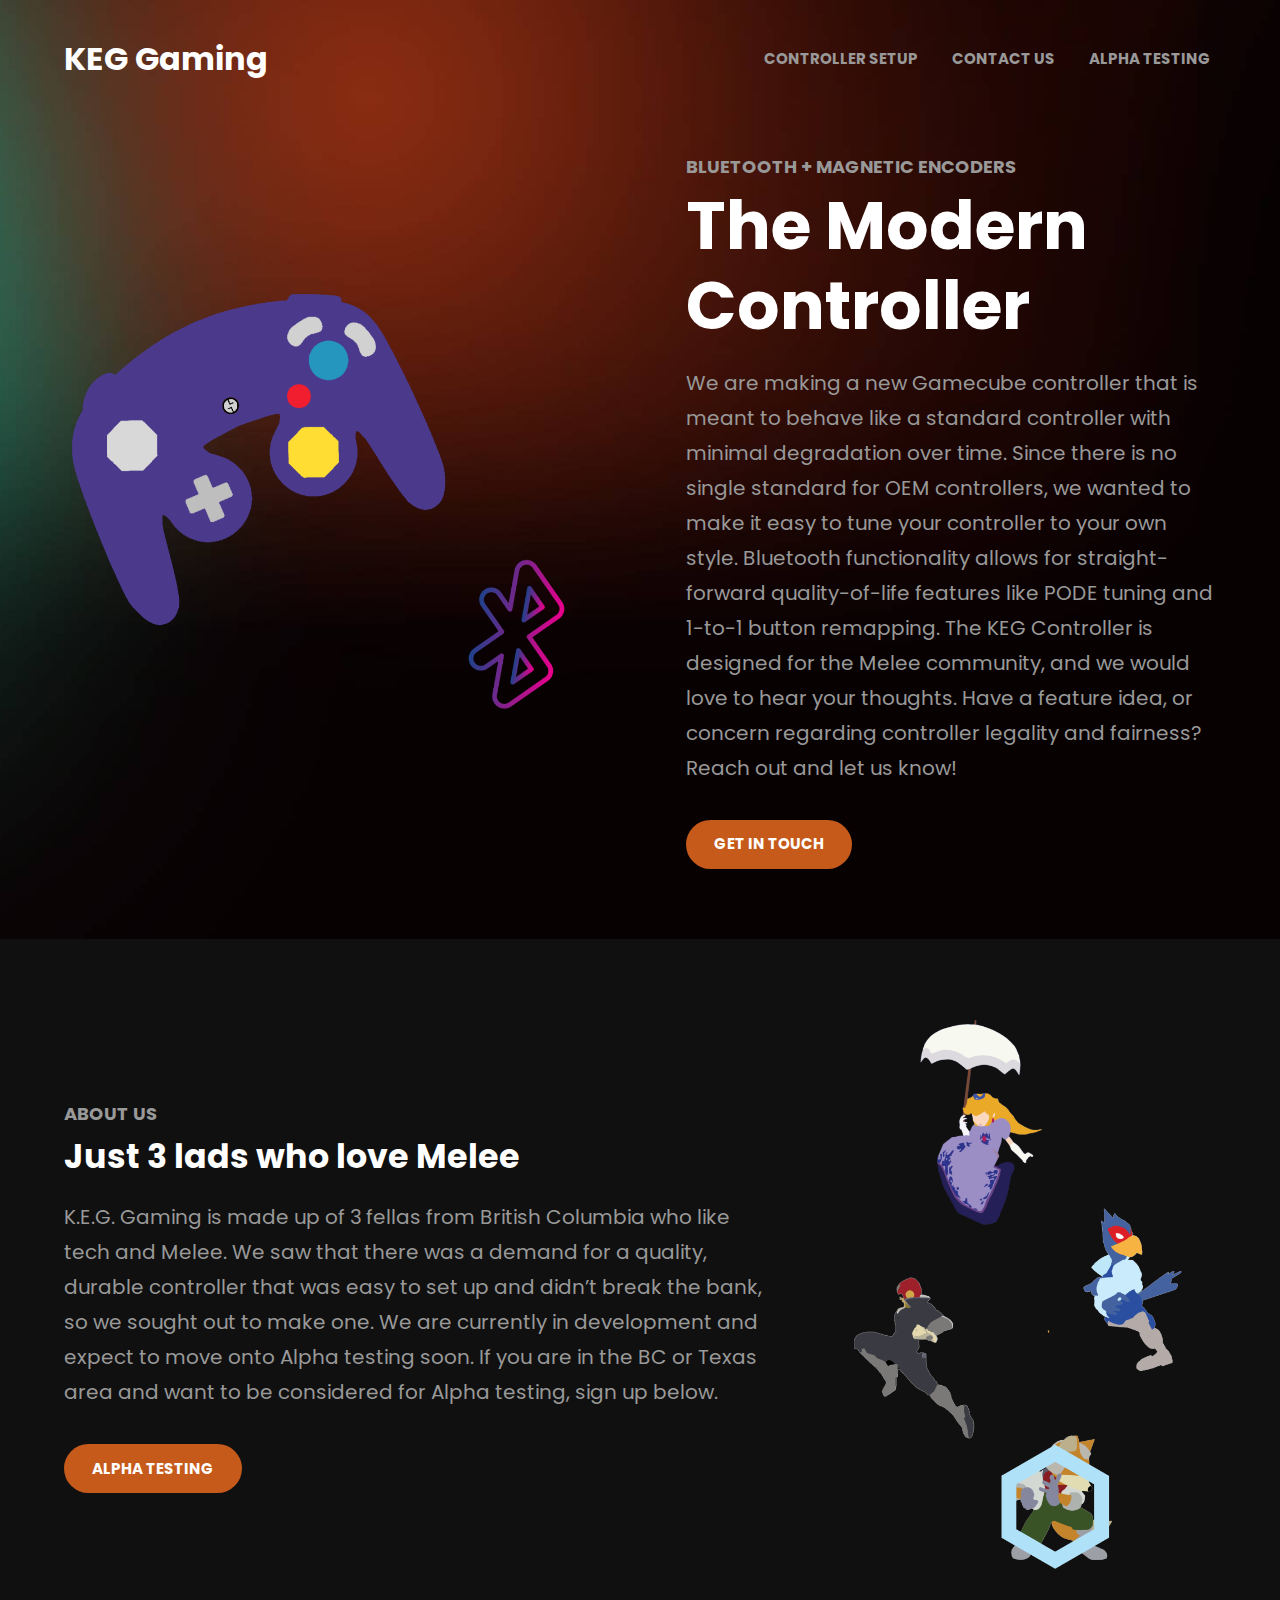
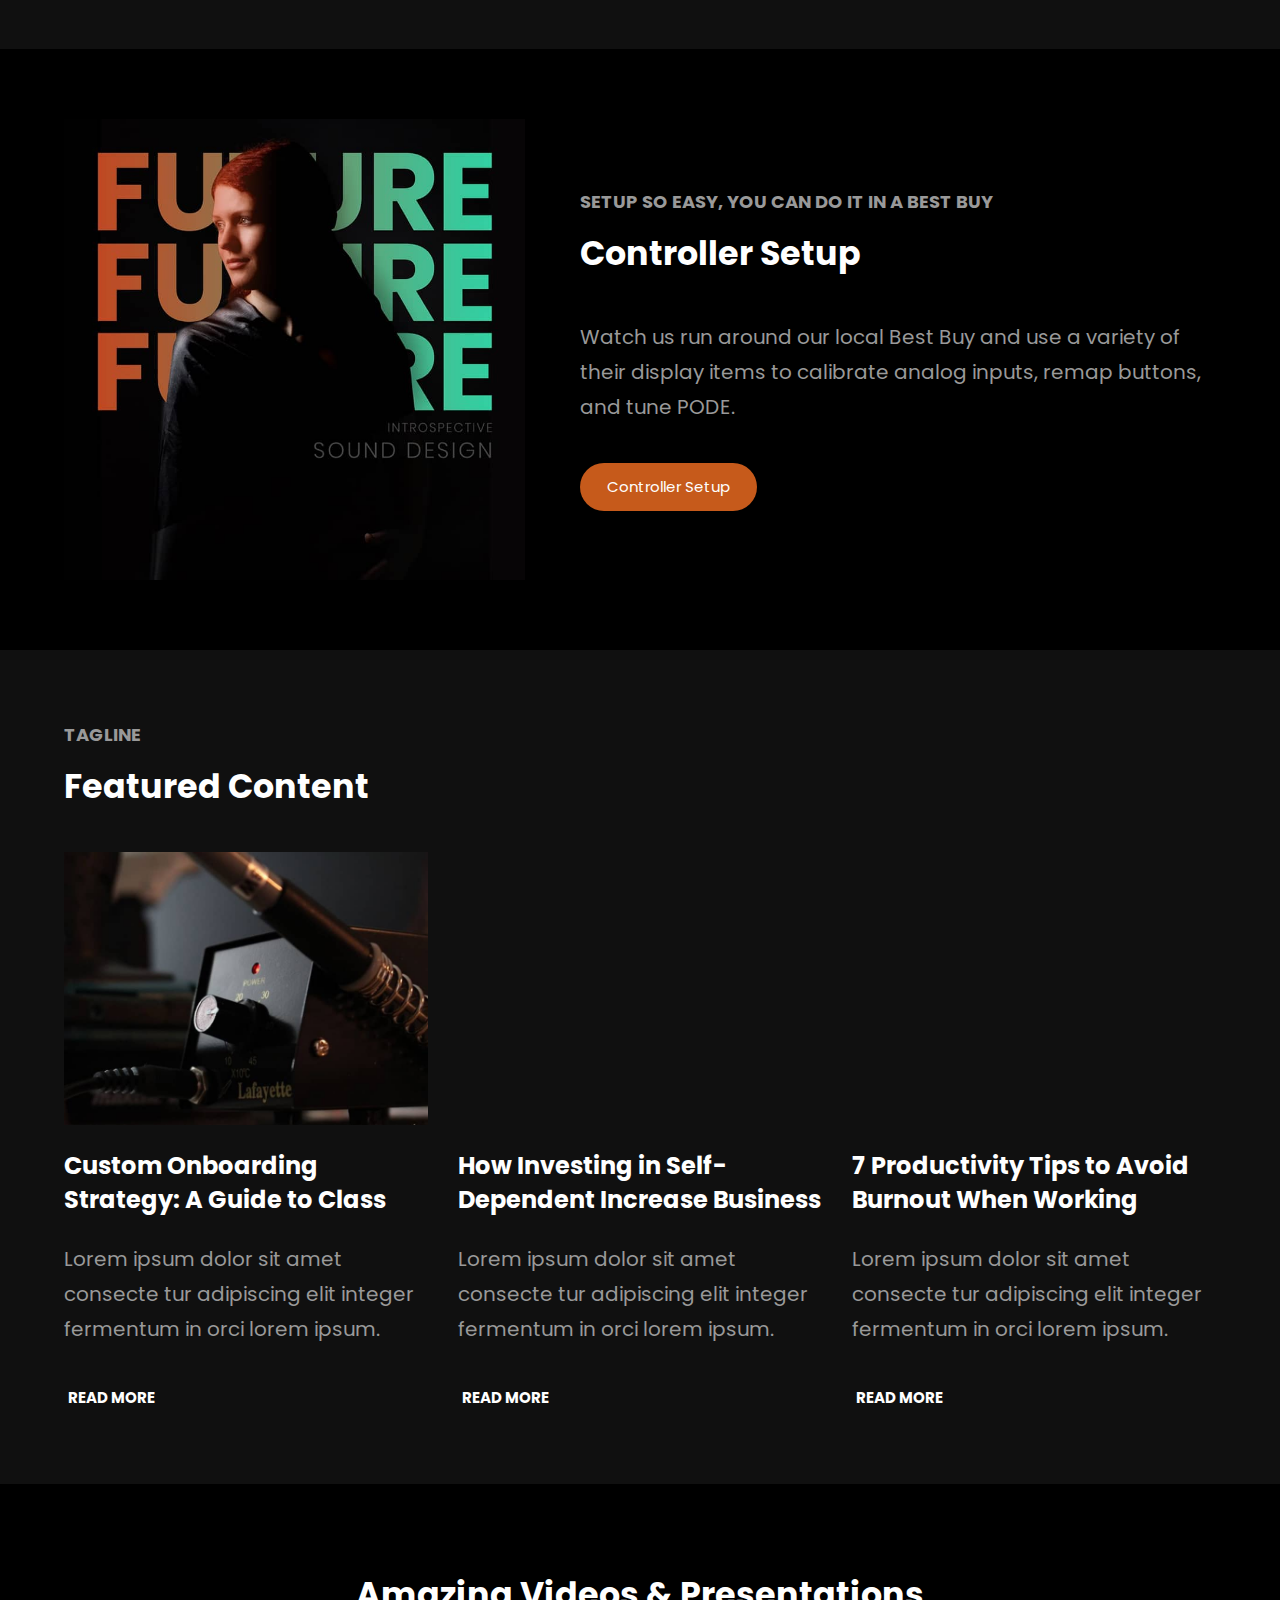
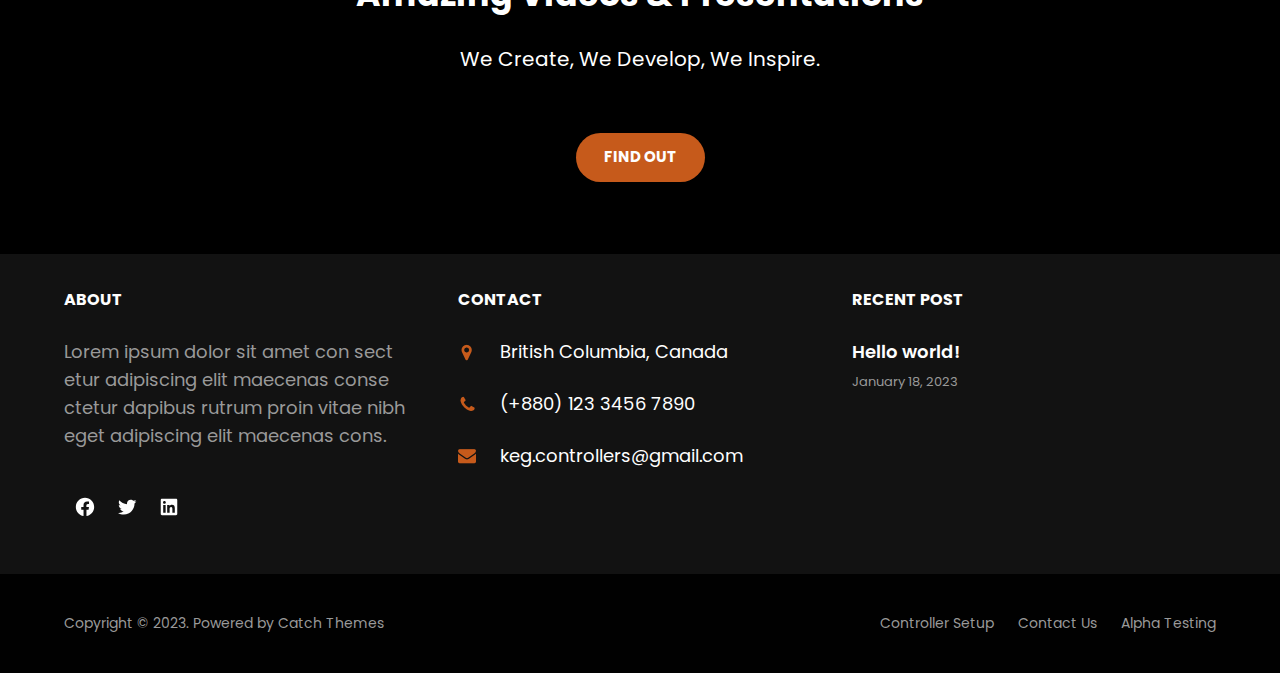
==== index.html @ 0e40572d "pentatonic wp theme" ====
<!DOCTYPE html>
<html lang="en-US">
<head>
	<meta charset="UTF-8">
	<meta name="viewport" content="width=device-width, initial-scale=1">
<meta name="robots" content="max-image-preview:large">
<title>KEG Gaming</title>
<link rel="alternate" type="application/rss+xml" title="KEG Gaming &raquo; Feed" href="https://keg-gaming.github.io/feed/">
<link rel="alternate" type="application/rss+xml" title="KEG Gaming &raquo; Comments Feed" href="https://keg-gaming.github.io/comments/feed/">
<script>
window._wpemojiSettings = {"baseUrl":"https://s.w.org/images/core/emoji/14.0.0/72x72/","ext":".png","svgUrl":"https://s.w.org/images/core/emoji/14.0.0/svg/","svgExt":".svg","source":{"concatemoji":"http://keg-controllers.local/wp-includes/js/wp-emoji-release.min.js?ver=6.1.1"}};
/*! This file is auto-generated */
!function(e,a,t){var n,r,o,i=a.createElement("canvas"),p=i.getContext&&i.getContext("2d");function s(e,t){var a=String.fromCharCode,e=(p.clearRect(0,0,i.width,i.height),p.fillText(a.apply(this,e),0,0),i.toDataURL());return p.clearRect(0,0,i.width,i.height),p.fillText(a.apply(this,t),0,0),e===i.toDataURL()}function c(e){var t=a.createElement("script");t.src=e,t.defer=t.type="text/javascript",a.getElementsByTagName("head")[0].appendChild(t)}for(o=Array("flag","emoji"),t.supports={everything:!0,everythingExceptFlag:!0},r=0;r<o.length;r++)t.supports[o[r]]=function(e){if(p&&p.fillText)switch(p.textBaseline="top",p.font="600 32px Arial",e){case"flag":return s([127987,65039,8205,9895,65039],[127987,65039,8203,9895,65039])?!1:!s([55356,56826,55356,56819],[55356,56826,8203,55356,56819])&&!s([55356,57332,56128,56423,56128,56418,56128,56421,56128,56430,56128,56423,56128,56447],[55356,57332,8203,56128,56423,8203,56128,56418,8203,56128,56421,8203,56128,56430,8203,56128,56423,8203,56128,56447]);case"emoji":return!s([129777,127995,8205,129778,127999],[129777,127995,8203,129778,127999])}return!1}(o[r]),t.supports.everything=t.supports.everything&&t.supports[o[r]],"flag"!==o[r]&&(t.supports.everythingExceptFlag=t.supports.everythingExceptFlag&&t.supports[o[r]]);t.supports.everythingExceptFlag=t.supports.everythingExceptFlag&&!t.supports.flag,t.DOMReady=!1,t.readyCallback=function(){t.DOMReady=!0},t.supports.everything||(n=function(){t.readyCallback()},a.addEventListener?(a.addEventListener("DOMContentLoaded",n,!1),e.addEventListener("load",n,!1)):(e.attachEvent("onload",n),a.attachEvent("onreadystatechange",function(){"complete"===a.readyState&&t.readyCallback()})),(e=t.source||{}).concatemoji?c(e.concatemoji):e.wpemoji&&e.twemoji&&(c(e.twemoji),c(e.wpemoji)))}(window,document,window._wpemojiSettings);
</script>
<style>img.wp-smiley,
img.emoji {
	display: inline !important;
	border: none !important;
	box-shadow: none !important;
	height: 1em !important;
	width: 1em !important;
	margin: 0 0.07em !important;
	vertical-align: -0.1em !important;
	background: none !important;
	padding: 0 !important;
}</style>
	<style id="wp-block-site-logo-inline-css">.wp-block-site-logo{box-sizing:border-box;line-height:0}.wp-block-site-logo a{display:inline-block}.wp-block-site-logo.is-default-size img{width:120px;height:auto}.wp-block-site-logo img{height:auto;max-width:100%}.wp-block-site-logo a,.wp-block-site-logo img{border-radius:inherit}.wp-block-site-logo.aligncenter{margin-left:auto;margin-right:auto;text-align:center}.wp-block-site-logo.is-style-rounded{border-radius:9999px}</style>
<style id="wp-block-site-title-inline-css">.wp-block-site-title{font-size: var(--wp--preset--font-size--large);font-weight: var(--wp--custom--typography--font-weight--bold);line-height: 1.31;text-transform: capitalize;}</style>
<style id="wp-block-site-tagline-inline-css">.wp-block-site-tagline{color: var(--wp--preset--color--foreground);font-size: var(--wp--preset--font-size--tiny);line-height: var(--wp--custom--typography--line-height--extra-small);}</style>
<style id="wp-block-group-inline-css">.wp-block-group{box-sizing:border-box}
:where(.wp-block-group.has-background){padding:1.25em 2.375em}</style>
<style id="wp-block-navigation-link-inline-css">.wp-block-navigation .wp-block-navigation-item__label{word-break:normal;overflow-wrap:break-word}.wp-block-navigation .wp-block-navigation-item__description{display:none}</style>
<link rel="stylesheet" id="wp-block-navigation-css" href="https://keg-gaming.github.io/wp-includes/blocks/navigation/style.min.css?ver=6.1.1" media="all">
<style id="wp-block-navigation-inline-css">.wp-block-navigation{color: var(--wp--preset--color--body-text);font-size: var(--wp--preset--font-size--small);font-weight: var(--wp--custom--typography--font-weight--bold);line-height: 1.87;text-transform: uppercase;}
.wp-block-navigation a:where(:not(.wp-element-button)){color: inherit;}</style>
<style id="wp-block-heading-inline-css">h1.has-background,h2.has-background,h3.has-background,h4.has-background,h5.has-background,h6.has-background{padding:1.25em 2.375em}
h1,h2,h3,h4,h5,h6{color: var(--wp--preset--color--foreground);font-family: var(--wp--preset--font-family--poppins);font-weight: var(--wp--custom--typography--font-weight--bold);margin-top: 5px;margin-bottom: 5px;}</style>
<style id="wp-block-paragraph-inline-css">.is-small-text{font-size:.875em}.is-regular-text{font-size:1em}.is-large-text{font-size:2.25em}.is-larger-text{font-size:3em}.has-drop-cap:not(:focus):first-letter{float:left;font-size:8.4em;line-height:.68;font-weight:100;margin:.05em .1em 0 0;text-transform:uppercase;font-style:normal}p.has-drop-cap.has-background{overflow:hidden}p.has-background{padding:1.25em 2.375em}:where(p.has-text-color:not(.has-link-color)) a{color:inherit}</style>
<style id="wp-block-button-inline-css">.wp-block-button__link{cursor:pointer;display:inline-block;text-align:center;word-break:break-word;box-sizing:border-box}.wp-block-button__link.aligncenter{text-align:center}.wp-block-button__link.alignright{text-align:right}:where(.wp-block-button__link){box-shadow:none;text-decoration:none;border-radius:9999px;padding:calc(.667em + 2px) calc(1.333em + 2px)}.wp-block-button[style*=text-decoration] .wp-block-button__link{text-decoration:inherit}.wp-block-buttons>.wp-block-button.has-custom-width{max-width:none}.wp-block-buttons>.wp-block-button.has-custom-width .wp-block-button__link{width:100%}.wp-block-buttons>.wp-block-button.has-custom-font-size .wp-block-button__link{font-size:inherit}.wp-block-buttons>.wp-block-button.wp-block-button__width-25{width:calc(25% - var(--wp--style--block-gap, .5em)*0.75)}.wp-block-buttons>.wp-block-button.wp-block-button__width-50{width:calc(50% - var(--wp--style--block-gap, .5em)*0.5)}.wp-block-buttons>.wp-block-button.wp-block-button__width-75{width:calc(75% - var(--wp--style--block-gap, .5em)*0.25)}.wp-block-buttons>.wp-block-button.wp-block-button__width-100{width:100%;flex-basis:100%}.wp-block-buttons.is-vertical>.wp-block-button.wp-block-button__width-25{width:25%}.wp-block-buttons.is-vertical>.wp-block-button.wp-block-button__width-50{width:50%}.wp-block-buttons.is-vertical>.wp-block-button.wp-block-button__width-75{width:75%}.wp-block-button.is-style-squared,.wp-block-button__link.wp-block-button.is-style-squared{border-radius:0}.wp-block-button.no-border-radius,.wp-block-button__link.no-border-radius{border-radius:0!important}.wp-block-button.is-style-outline>.wp-block-button__link,.wp-block-button .wp-block-button__link.is-style-outline{border:2px solid;padding:.667em 1.333em}.wp-block-button.is-style-outline>.wp-block-button__link:not(.has-text-color),.wp-block-button .wp-block-button__link.is-style-outline:not(.has-text-color){color:currentColor}.wp-block-button.is-style-outline>.wp-block-button__link:not(.has-background),.wp-block-button .wp-block-button__link.is-style-outline:not(.has-background){background-color:transparent;background-image:none}
.wp-block-button .wp-block-button__link{background-color: var(--wp--preset--color--text-link);border-radius: 28px;color: var(--wp--preset--color--color-light);font-family: var(--wp--preset--font-family--poppins);font-size: var(--wp--preset--font-size--small);font-weight: var(--wp--custom--typography--font-weight--bold);line-height: var(--wp--custom--typography--line-height--paragraph);margin-top: 14px;padding-top: max(0.7rem, 0.75vw);padding-right: max(1.5rem, 1.85vw);padding-bottom: max(0.7rem, 0.75vw);padding-left: max(1.5rem, 1.85vw);text-transform: uppercase;}</style>
<style id="wp-block-buttons-inline-css">.wp-block-buttons.is-vertical{flex-direction:column}.wp-block-buttons.is-vertical>.wp-block-button:last-child{margin-bottom:0}.wp-block-buttons>.wp-block-button{display:inline-block;margin:0}.wp-block-buttons.is-content-justification-left{justify-content:flex-start}.wp-block-buttons.is-content-justification-left.is-vertical{align-items:flex-start}.wp-block-buttons.is-content-justification-center{justify-content:center}.wp-block-buttons.is-content-justification-center.is-vertical{align-items:center}.wp-block-buttons.is-content-justification-right{justify-content:flex-end}.wp-block-buttons.is-content-justification-right.is-vertical{align-items:flex-end}.wp-block-buttons.is-content-justification-space-between{justify-content:space-between}.wp-block-buttons.aligncenter{text-align:center}.wp-block-buttons:not(.is-content-justification-space-between,.is-content-justification-right,.is-content-justification-left,.is-content-justification-center) .wp-block-button.aligncenter{margin-left:auto;margin-right:auto;width:100%}.wp-block-buttons[style*=text-decoration] .wp-block-button,.wp-block-buttons[style*=text-decoration] .wp-block-button__link{text-decoration:inherit}.wp-block-buttons.has-custom-font-size .wp-block-button__link{font-size:inherit}.wp-block-button.aligncenter{text-align:center}</style>
<style id="wp-block-media-text-inline-css">.wp-block-media-text{
  /*!rtl:begin:ignore*/direction:ltr;
  /*!rtl:end:ignore*/display:grid;grid-template-columns:50% 1fr;grid-template-rows:auto;box-sizing:border-box}.wp-block-media-text.has-media-on-the-right{grid-template-columns:1fr 50%}.wp-block-media-text.is-vertically-aligned-top .wp-block-media-text__content,.wp-block-media-text.is-vertically-aligned-top .wp-block-media-text__media{align-self:start}.wp-block-media-text.is-vertically-aligned-center .wp-block-media-text__content,.wp-block-media-text.is-vertically-aligned-center .wp-block-media-text__media,.wp-block-media-text .wp-block-media-text__content,.wp-block-media-text .wp-block-media-text__media{align-self:center}.wp-block-media-text.is-vertically-aligned-bottom .wp-block-media-text__content,.wp-block-media-text.is-vertically-aligned-bottom .wp-block-media-text__media{align-self:end}.wp-block-media-text .wp-block-media-text__media{
  /*!rtl:begin:ignore*/grid-column:1;grid-row:1;
  /*!rtl:end:ignore*/margin:0}.wp-block-media-text .wp-block-media-text__content{direction:ltr;
  /*!rtl:begin:ignore*/grid-column:2;grid-row:1;
  /*!rtl:end:ignore*/padding:0 8%;word-break:break-word}.wp-block-media-text.has-media-on-the-right .wp-block-media-text__media{
  /*!rtl:begin:ignore*/grid-column:2;grid-row:1
  /*!rtl:end:ignore*/}.wp-block-media-text.has-media-on-the-right .wp-block-media-text__content{
  /*!rtl:begin:ignore*/grid-column:1;grid-row:1
  /*!rtl:end:ignore*/}.wp-block-media-text__media img,.wp-block-media-text__media video{height:auto;max-width:unset;width:100%;vertical-align:middle}.wp-block-media-text.is-image-fill .wp-block-media-text__media{height:100%;min-height:250px;background-size:cover}.wp-block-media-text.is-image-fill .wp-block-media-text__media>a{display:block;height:100%}.wp-block-media-text.is-image-fill .wp-block-media-text__media img{position:absolute;width:1px;height:1px;padding:0;margin:-1px;overflow:hidden;clip:rect(0,0,0,0);border:0}@media (max-width:600px){.wp-block-media-text.is-stacked-on-mobile{grid-template-columns:100%!important}.wp-block-media-text.is-stacked-on-mobile .wp-block-media-text__media{grid-column:1;grid-row:1}.wp-block-media-text.is-stacked-on-mobile .wp-block-media-text__content{grid-column:1;grid-row:2}}</style>
<link rel="stylesheet" id="wp-block-cover-css" href="https://keg-gaming.github.io/wp-includes/blocks/cover/style.min.css?ver=6.1.1" media="all">
<style id="wp-block-template-part-inline-css">.wp-block-template-part.has-background{padding:1.25em 2.375em;margin-top:0;margin-bottom:0}</style>
<style id="wp-block-image-inline-css">.wp-block-image img{height:auto;max-width:100%;vertical-align:bottom}.wp-block-image.has-custom-border img,.wp-block-image img{box-sizing:border-box}.wp-block-image.aligncenter{text-align:center}.wp-block-image.alignfull img,.wp-block-image.alignwide img{height:auto;width:100%}.wp-block-image.aligncenter,.wp-block-image .aligncenter,.wp-block-image.alignleft,.wp-block-image .alignleft,.wp-block-image.alignright,.wp-block-image .alignright{display:table}.wp-block-image.aligncenter>figcaption,.wp-block-image .aligncenter>figcaption,.wp-block-image.alignleft>figcaption,.wp-block-image .alignleft>figcaption,.wp-block-image.alignright>figcaption,.wp-block-image .alignright>figcaption{display:table-caption;caption-side:bottom}.wp-block-image .alignleft{float:left;margin:.5em 1em .5em 0}.wp-block-image .alignright{float:right;margin:.5em 0 .5em 1em}.wp-block-image .aligncenter{margin-left:auto;margin-right:auto}.wp-block-image figcaption{margin-top:.5em;margin-bottom:1em}.wp-block-image.is-style-circle-mask img,.wp-block-image.is-style-rounded img,.wp-block-image .is-style-rounded img{border-radius:9999px}@supports ((-webkit-mask-image:none) or (mask-image:none)) or (-webkit-mask-image:none){.wp-block-image.is-style-circle-mask img{-webkit-mask-image:url('data:image/svg+xml;utf8,<svg viewBox="0 0 100 100" xmlns="http://www.w3.org/2000/svg"><circle cx="50" cy="50" r="50"/></svg>');mask-image:url('data:image/svg+xml;utf8,<svg viewBox="0 0 100 100" xmlns="http://www.w3.org/2000/svg"><circle cx="50" cy="50" r="50"/></svg>');mask-mode:alpha;-webkit-mask-repeat:no-repeat;mask-repeat:no-repeat;-webkit-mask-size:contain;mask-size:contain;-webkit-mask-position:center;mask-position:center;border-radius:0}}.wp-block-image :where(.has-border-color){border-style:solid}.wp-block-image :where([style*=border-top-color]){border-top-style:solid}.wp-block-image :where([style*=border-right-color]){border-right-style:solid}.wp-block-image :where([style*=border-bottom-color]){border-bottom-style:solid}.wp-block-image :where([style*=border-left-color]){border-left-style:solid}.wp-block-image :where([style*=border-width]){border-style:solid}.wp-block-image :where([style*=border-top-width]){border-top-style:solid}.wp-block-image :where([style*=border-right-width]){border-right-style:solid}.wp-block-image :where([style*=border-bottom-width]){border-bottom-style:solid}.wp-block-image :where([style*=border-left-width]){border-left-style:solid}.wp-block-image figure{margin:0}
.wp-block-image figcaption{color:#555;font-size:13px;text-align:center}.is-dark-theme .wp-block-image figcaption{color:hsla(0,0%,100%,.65)}.wp-block-image{margin:0 0 1em}</style>
<style id="wp-block-columns-inline-css">.wp-block-columns{display:flex;margin-bottom:1.75em;box-sizing:border-box;flex-wrap:wrap!important;align-items:normal!important}@media (min-width:782px){.wp-block-columns{flex-wrap:nowrap!important}}.wp-block-columns.are-vertically-aligned-top{align-items:flex-start}.wp-block-columns.are-vertically-aligned-center{align-items:center}.wp-block-columns.are-vertically-aligned-bottom{align-items:flex-end}@media (max-width:781px){.wp-block-columns:not(.is-not-stacked-on-mobile)>.wp-block-column{flex-basis:100%!important}}@media (min-width:782px){.wp-block-columns:not(.is-not-stacked-on-mobile)>.wp-block-column{flex-basis:0;flex-grow:1}.wp-block-columns:not(.is-not-stacked-on-mobile)>.wp-block-column[style*=flex-basis]{flex-grow:0}}.wp-block-columns.is-not-stacked-on-mobile{flex-wrap:nowrap!important}.wp-block-columns.is-not-stacked-on-mobile>.wp-block-column{flex-basis:0;flex-grow:1}.wp-block-columns.is-not-stacked-on-mobile>.wp-block-column[style*=flex-basis]{flex-grow:0}:where(.wp-block-columns.has-background){padding:1.25em 2.375em}.wp-block-column{flex-grow:1;min-width:0;word-break:break-word;overflow-wrap:break-word}.wp-block-column.is-vertically-aligned-top{align-self:flex-start}.wp-block-column.is-vertically-aligned-center{align-self:center}.wp-block-column.is-vertically-aligned-bottom{align-self:flex-end}.wp-block-column.is-vertically-aligned-bottom,.wp-block-column.is-vertically-aligned-center,.wp-block-column.is-vertically-aligned-top{width:100%}</style>
<link rel="stylesheet" id="wp-block-social-links-css" href="https://keg-gaming.github.io/wp-includes/blocks/social-links/style.min.css?ver=6.1.1" media="all">
<style id="wp-block-latest-posts-inline-css">.wp-block-latest-posts.alignleft{margin-right:2em}.wp-block-latest-posts.alignright{margin-left:2em}.wp-block-latest-posts.wp-block-latest-posts__list{list-style:none;padding-left:0}.wp-block-latest-posts.wp-block-latest-posts__list li{clear:both}.wp-block-latest-posts.is-grid{display:flex;flex-wrap:wrap;padding:0}.wp-block-latest-posts.is-grid li{margin:0 1.25em 1.25em 0;width:100%}@media (min-width:600px){.wp-block-latest-posts.columns-2 li{width:calc(50% - .625em)}.wp-block-latest-posts.columns-2 li:nth-child(2n){margin-right:0}.wp-block-latest-posts.columns-3 li{width:calc(33.33333% - .83333em)}.wp-block-latest-posts.columns-3 li:nth-child(3n){margin-right:0}.wp-block-latest-posts.columns-4 li{width:calc(25% - .9375em)}.wp-block-latest-posts.columns-4 li:nth-child(4n){margin-right:0}.wp-block-latest-posts.columns-5 li{width:calc(20% - 1em)}.wp-block-latest-posts.columns-5 li:nth-child(5n){margin-right:0}.wp-block-latest-posts.columns-6 li{width:calc(16.66667% - 1.04167em)}.wp-block-latest-posts.columns-6 li:nth-child(6n){margin-right:0}}.wp-block-latest-posts__post-author,.wp-block-latest-posts__post-date{display:block;font-size:.8125em}.wp-block-latest-posts__post-excerpt{margin-top:.5em;margin-bottom:1em}.wp-block-latest-posts__featured-image a{display:inline-block}.wp-block-latest-posts__featured-image img{height:auto;width:auto;max-width:100%}.wp-block-latest-posts__featured-image.alignleft{margin-right:1em;float:left}.wp-block-latest-posts__featured-image.alignright{margin-left:1em;float:right}.wp-block-latest-posts__featured-image.aligncenter{margin-bottom:1em;text-align:center}</style>
<style id="wp-block-library-inline-css">:root{--wp-admin-theme-color:#007cba;--wp-admin-theme-color--rgb:0,124,186;--wp-admin-theme-color-darker-10:#006ba1;--wp-admin-theme-color-darker-10--rgb:0,107,161;--wp-admin-theme-color-darker-20:#005a87;--wp-admin-theme-color-darker-20--rgb:0,90,135;--wp-admin-border-width-focus:2px}@media (-webkit-min-device-pixel-ratio:2),(min-resolution:192dpi){:root{--wp-admin-border-width-focus:1.5px}}.wp-element-button{cursor:pointer}:root{--wp--preset--font-size--normal:16px;--wp--preset--font-size--huge:42px}:root .has-very-light-gray-background-color{background-color:#eee}:root .has-very-dark-gray-background-color{background-color:#313131}:root .has-very-light-gray-color{color:#eee}:root .has-very-dark-gray-color{color:#313131}:root .has-vivid-green-cyan-to-vivid-cyan-blue-gradient-background{background:linear-gradient(135deg,#00d084,#0693e3)}:root .has-purple-crush-gradient-background{background:linear-gradient(135deg,#34e2e4,#4721fb 50%,#ab1dfe)}:root .has-hazy-dawn-gradient-background{background:linear-gradient(135deg,#faaca8,#dad0ec)}:root .has-subdued-olive-gradient-background{background:linear-gradient(135deg,#fafae1,#67a671)}:root .has-atomic-cream-gradient-background{background:linear-gradient(135deg,#fdd79a,#004a59)}:root .has-nightshade-gradient-background{background:linear-gradient(135deg,#330968,#31cdcf)}:root .has-midnight-gradient-background{background:linear-gradient(135deg,#020381,#2874fc)}.has-regular-font-size{font-size:1em}.has-larger-font-size{font-size:2.625em}.has-normal-font-size{font-size:var(--wp--preset--font-size--normal)}.has-huge-font-size{font-size:var(--wp--preset--font-size--huge)}.has-text-align-center{text-align:center}.has-text-align-left{text-align:left}.has-text-align-right{text-align:right}#end-resizable-editor-section{display:none}.aligncenter{clear:both}.items-justified-left{justify-content:flex-start}.items-justified-center{justify-content:center}.items-justified-right{justify-content:flex-end}.items-justified-space-between{justify-content:space-between}.screen-reader-text{border:0;clip:rect(1px,1px,1px,1px);clip-path:inset(50%);height:1px;margin:-1px;overflow:hidden;padding:0;position:absolute;width:1px;word-wrap:normal!important}.screen-reader-text:focus{background-color:#ddd;clip:auto!important;clip-path:none;color:#444;display:block;font-size:1em;height:auto;left:5px;line-height:normal;padding:15px 23px 14px;text-decoration:none;top:5px;width:auto;z-index:100000}html :where(.has-border-color){border-style:solid}html :where([style*=border-top-color]){border-top-style:solid}html :where([style*=border-right-color]){border-right-style:solid}html :where([style*=border-bottom-color]){border-bottom-style:solid}html :where([style*=border-left-color]){border-left-style:solid}html :where([style*=border-width]){border-style:solid}html :where([style*=border-top-width]){border-top-style:solid}html :where([style*=border-right-width]){border-right-style:solid}html :where([style*=border-bottom-width]){border-bottom-style:solid}html :where([style*=border-left-width]){border-left-style:solid}html :where(img[class*=wp-image-]){height:auto;max-width:100%}figure{margin:0 0 1em}</style>
<style id="global-styles-inline-css">body{--wp--preset--color--black: #000000;--wp--preset--color--cyan-bluish-gray: #abb8c3;--wp--preset--color--white: #ffffff;--wp--preset--color--pale-pink: #f78da7;--wp--preset--color--vivid-red: #cf2e2e;--wp--preset--color--luminous-vivid-orange: #ff6900;--wp--preset--color--luminous-vivid-amber: #fcb900;--wp--preset--color--light-green-cyan: #7bdcb5;--wp--preset--color--vivid-green-cyan: #00d084;--wp--preset--color--pale-cyan-blue: #8ed1fc;--wp--preset--color--vivid-cyan-blue: #0693e3;--wp--preset--color--vivid-purple: #9b51e0;--wp--preset--color--background: #000000;--wp--preset--color--foreground: #ffffff;--wp--preset--color--primary: #101010;--wp--preset--color--secondary: #2e2e2e;--wp--preset--color--tertiary: #121212;--wp--preset--color--text-link: #c65a1b;--wp--preset--color--body-text: #999999;--wp--preset--color--border-color: #282828;--wp--preset--color--rose: #ff27a9;--wp--preset--color--bean-red: #ff575d;--wp--preset--color--ironside-grey: #666666;--wp--preset--color--white-smoke: #f6f6f6;--wp--preset--color--dune: #333333;--wp--preset--color--color-light: #fefefe;--wp--preset--color--color-dark: #010101;--wp--preset--color--woodsmoke: #0e0c0c;--wp--preset--color--deep-orange: #ea6733;--wp--preset--color--eucalyptus: #3fe0b3;--wp--preset--gradient--vivid-cyan-blue-to-vivid-purple: linear-gradient(135deg,rgba(6,147,227,1) 0%,rgb(155,81,224) 100%);--wp--preset--gradient--light-green-cyan-to-vivid-green-cyan: linear-gradient(135deg,rgb(122,220,180) 0%,rgb(0,208,130) 100%);--wp--preset--gradient--luminous-vivid-amber-to-luminous-vivid-orange: linear-gradient(135deg,rgba(252,185,0,1) 0%,rgba(255,105,0,1) 100%);--wp--preset--gradient--luminous-vivid-orange-to-vivid-red: linear-gradient(135deg,rgba(255,105,0,1) 0%,rgb(207,46,46) 100%);--wp--preset--gradient--very-light-gray-to-cyan-bluish-gray: linear-gradient(135deg,rgb(238,238,238) 0%,rgb(169,184,195) 100%);--wp--preset--gradient--cool-to-warm-spectrum: linear-gradient(135deg,rgb(74,234,220) 0%,rgb(151,120,209) 20%,rgb(207,42,186) 40%,rgb(238,44,130) 60%,rgb(251,105,98) 80%,rgb(254,248,76) 100%);--wp--preset--gradient--blush-light-purple: linear-gradient(135deg,rgb(255,206,236) 0%,rgb(152,150,240) 100%);--wp--preset--gradient--blush-bordeaux: linear-gradient(135deg,rgb(254,205,165) 0%,rgb(254,45,45) 50%,rgb(107,0,62) 100%);--wp--preset--gradient--luminous-dusk: linear-gradient(135deg,rgb(255,203,112) 0%,rgb(199,81,192) 50%,rgb(65,88,208) 100%);--wp--preset--gradient--pale-ocean: linear-gradient(135deg,rgb(255,245,203) 0%,rgb(182,227,212) 50%,rgb(51,167,181) 100%);--wp--preset--gradient--electric-grass: linear-gradient(135deg,rgb(202,248,128) 0%,rgb(113,206,126) 100%);--wp--preset--gradient--midnight: linear-gradient(135deg,rgb(2,3,129) 0%,rgb(40,116,252) 100%);--wp--preset--gradient--vertical-secondary-to-tertiary: linear-gradient(to bottom,var(--wp--preset--color--secondary) 0%,var(--wp--preset--color--tertiary) 100%);--wp--preset--gradient--vertical-secondary-to-background: linear-gradient(to bottom,var(--wp--preset--color--secondary) 0%,var(--wp--preset--color--background) 100%);--wp--preset--gradient--vertical-tertiary-to-background: linear-gradient(to bottom,var(--wp--preset--color--tertiary) 0%,var(--wp--preset--color--background) 100%);--wp--preset--gradient--diagonal-primary-to-foreground: linear-gradient(to bottom right,var(--wp--preset--color--primary) 0%,var(--wp--preset--color--foreground) 100%);--wp--preset--gradient--diagonal-secondary-to-background: linear-gradient(to bottom right,var(--wp--preset--color--secondary) 50%,var(--wp--preset--color--background) 50%);--wp--preset--gradient--diagonal-background-to-secondary: linear-gradient(to bottom right,var(--wp--preset--color--background) 50%,var(--wp--preset--color--secondary) 50%);--wp--preset--gradient--diagonal-tertiary-to-background: linear-gradient(to bottom right,var(--wp--preset--color--tertiary) 50%,var(--wp--preset--color--background) 50%);--wp--preset--gradient--diagonal-background-to-tertiary: linear-gradient(to bottom right,var(--wp--preset--color--background) 50%,var(--wp--preset--color--tertiary) 50%);--wp--preset--gradient--horizontal-rose-to-bean-red: linear-gradient(to right,var(--wp--preset--color--rose) 0%,var(--wp--preset--color--bean-red) 100%);--wp--preset--gradient--horizontal-bean-red-to-rose: linear-gradient(to right,var(--wp--preset--color--bean-red) 0%,var(--wp--preset--color--rose) 100%);--wp--preset--gradient--horizontal-color-gradient-first-to-gradient-second: linear-gradient(to right,var(--wp--preset--color--background) 0%,var(--wp--preset--color--background) 100%);--wp--preset--gradient--horizontal-deep-orange-to-eucalyptus: linear-gradient(to right,var(--wp--preset--color--deep-orange) 0%,var(--wp--preset--color--eucalyptus) 99%);--wp--preset--duotone--dark-grayscale: url('#wp-duotone-dark-grayscale');--wp--preset--duotone--grayscale: url('#wp-duotone-grayscale');--wp--preset--duotone--purple-yellow: url('#wp-duotone-purple-yellow');--wp--preset--duotone--blue-red: url('#wp-duotone-blue-red');--wp--preset--duotone--midnight: url('#wp-duotone-midnight');--wp--preset--duotone--magenta-yellow: url('#wp-duotone-magenta-yellow');--wp--preset--duotone--purple-green: url('#wp-duotone-purple-green');--wp--preset--duotone--blue-orange: url('#wp-duotone-blue-orange');--wp--preset--duotone--foreground-and-background: url('#wp-duotone-foreground-and-background');--wp--preset--duotone--foreground-and-secondary: url('#wp-duotone-foreground-and-secondary');--wp--preset--duotone--foreground-and-tertiary: url('#wp-duotone-foreground-and-tertiary');--wp--preset--duotone--link-and-background: url('#wp-duotone-link-and-background');--wp--preset--duotone--link-and-secondary: url('#wp-duotone-link-and-secondary');--wp--preset--duotone--link-and-tertiary: url('#wp-duotone-link-and-tertiary');--wp--preset--font-size--small: 15px;--wp--preset--font-size--medium: 16px;--wp--preset--font-size--large: clamp(24px,4.2vw,32px);--wp--preset--font-size--x-large: 42px;--wp--preset--font-size--tiny: 13px;--wp--preset--font-size--extra-small: 14px;--wp--preset--font-size--upper-heading: 18px;--wp--preset--font-size--normal: clamp(18px,1.6vw,20px);--wp--preset--font-size--content-heading: clamp(22px,4.2vw,24px);--wp--preset--font-size--extra-large: clamp(32px,6vw,36px);--wp--preset--font-size--huge: clamp(36px,5.2vw,80px);--wp--preset--font-family--open-sans: "Open Sans", serif;--wp--preset--font-family--poppins: "Poppins", serif;--wp--preset--spacing--20: 0.44rem;--wp--preset--spacing--30: 0.67rem;--wp--preset--spacing--40: 1rem;--wp--preset--spacing--50: 1.5rem;--wp--preset--spacing--60: 2.25rem;--wp--preset--spacing--70: 3.38rem;--wp--preset--spacing--80: 5.06rem;--wp--custom--spacing--extra-small: clamp(28px, 3.5vw, 35px);--wp--custom--spacing--wp-post: clamp(30px, 3.5vw, 56px);--wp--custom--spacing--wp-comment-horizontal: clamp(30px, 3.7vw, 70px);--wp--custom--spacing--wp-comment-vertical: clamp(30px, 3.5vw, 49px);--wp--custom--spacing--wp-block-sidebar: clamp(0px,5vw,96px);--wp--custom--spacing--wp-block-sidebar-widget: clamp(30px, 3.5vw, 63px);--wp--custom--spacing--wp-block-page-numbers: clamp(49px, 3.3vw, 63px);--wp--custom--spacing--wp-footer-vertical: clamp(5px, 2.5vw, 45px);--wp--custom--spacing--normal: clamp(30px, 3.5vw, 40px);--wp--custom--spacing--small: max(1.75rem, 5vw);--wp--custom--spacing--medium: clamp(2rem, 8vw, calc(4 * var(--wp--style--block-gap)));--wp--custom--spacing--large: clamp(3.5rem, 10vw, 5.0625rem);--wp--custom--spacing--outer: var(--wp--custom--spacing--small, 1.25rem);--wp--custom--spacing--section-block-top: clamp(42px, 5.5vw, 105px);--wp--custom--spacing--section-block-bottom: clamp(12px, 5.5vw, 70px);--wp--custom--spacing--section-pricing-content: clamp(21px, 5.5vw, 42px);--wp--custom--spacing--main-block-gap: clamp(18px, 5.5vw, 81px);--wp--custom--spacing--testimonial-inner-gap: clamp(35px, 3.5vw, 42px);--wp--custom--spacing--group-heading-bottom-gap: clamp(35px, 3.5vw, 42px);--wp--custom--typography--font-size--heading-one: clamp(36px,3vw,56px);--wp--custom--typography--font-size--heading-two: clamp(32px,2.6vw,49px);--wp--custom--typography--font-size--heading-three: clamp(28px,1.9vw,36px);--wp--custom--typography--font-size--heading-four: clamp(24px,1.5vw,28px);--wp--custom--typography--font-size--heading-five: clamp(22px,1.3vw,24px);--wp--custom--typography--font-size--heading-six: 18px;--wp--custom--typography--font-size--post-title: clamp(32px,6vw,36px);--wp--custom--typography--line-height--heading-one: 1.38;--wp--custom--typography--line-height--heading-two: 1.43;--wp--custom--typography--line-height--heading-three: 1.36;--wp--custom--typography--line-height--heading-four: 1.5;--wp--custom--typography--line-height--heading-five: 1.458333333333333;--wp--custom--typography--line-height--heading-six: 1.56;--wp--custom--typography--line-height--paragraph: 1.75;--wp--custom--typography--line-height--post-title: 1.36;--wp--custom--typography--line-height--extra-small: 21px;--wp--custom--typography--line-height--small: 28px;--wp--custom--typography--line-height--normal: normal;--wp--custom--typography--font-weight--light: 300;--wp--custom--typography--font-weight--normal: 400;--wp--custom--typography--font-weight--medium: 500;--wp--custom--typography--font-weight--semi-bold: 600;--wp--custom--typography--font-weight--bold: 700;--wp--custom--typography--font-weight--extra-bold: 900;}body { margin: 0;--wp--style--global--content-size: 760px;--wp--style--global--wide-size: 1400px; }.wp-site-blocks > .alignleft { float: left; margin-right: 2em; }.wp-site-blocks > .alignright { float: right; margin-left: 2em; }.wp-site-blocks > .aligncenter { justify-content: center; margin-left: auto; margin-right: auto; }.wp-site-blocks > * { margin-block-start: 0; margin-block-end: 0; }.wp-site-blocks > * + * { margin-block-start: 1.5rem; }body { --wp--style--block-gap: 1.5rem; }body .is-layout-flow > *{margin-block-start: 0;margin-block-end: 0;}body .is-layout-flow > * + *{margin-block-start: 1.5rem;margin-block-end: 0;}body .is-layout-constrained > *{margin-block-start: 0;margin-block-end: 0;}body .is-layout-constrained > * + *{margin-block-start: 1.5rem;margin-block-end: 0;}body .is-layout-flex{gap: 1.5rem;}body .is-layout-flow > .alignleft{float: left;margin-inline-start: 0;margin-inline-end: 2em;}body .is-layout-flow > .alignright{float: right;margin-inline-start: 2em;margin-inline-end: 0;}body .is-layout-flow > .aligncenter{margin-left: auto !important;margin-right: auto !important;}body .is-layout-constrained > .alignleft{float: left;margin-inline-start: 0;margin-inline-end: 2em;}body .is-layout-constrained > .alignright{float: right;margin-inline-start: 2em;margin-inline-end: 0;}body .is-layout-constrained > .aligncenter{margin-left: auto !important;margin-right: auto !important;}body .is-layout-constrained > :where(:not(.alignleft):not(.alignright):not(.alignfull)){max-width: var(--wp--style--global--content-size);margin-left: auto !important;margin-right: auto !important;}body .is-layout-constrained > .alignwide{max-width: var(--wp--style--global--wide-size);}body .is-layout-flex{display: flex;}body .is-layout-flex{flex-wrap: wrap;align-items: center;}body .is-layout-flex > *{margin: 0;}body{background-color: var(--wp--preset--color--background);color: var(--wp--preset--color--body-text);font-family: var(--wp--preset--font-family--poppins);font-size: var(--wp--preset--font-size--normal);line-height: var(--wp--custom--typography--line-height--paragraph);padding-top: 0px;padding-right: 0px;padding-bottom: 0px;padding-left: 0px;}a:where(:not(.wp-element-button)){color: var(--wp--preset--color--foreground);text-decoration: underline;}h1{font-size: var(--wp--custom--typography--font-size--heading-one);line-height: var(--wp--custom--typography--line-height--heading-one);}h2{font-size: var(--wp--custom--typography--font-size--heading-two);line-height: var(--wp--custom--typography--line-height--heading-two);}h3{font-size: var(--wp--custom--typography--font-size--heading-three);line-height: var(--wp--custom--typography--line-height--heading-three);}h4{font-size: var(--wp--custom--typography--font-size--heading-four);line-height: var(--wp--custom--typography--line-height--heading-four);}h5{font-size: var(--wp--custom--typography--font-size--heading-five);line-height: var(--wp--custom--typography--line-height--heading-five);}h6{font-size: var(--wp--custom--typography--font-size--heading-six);line-height: var(--wp--custom--typography--line-height--heading-six);}.wp-element-button, .wp-block-button__link{background-color: #32373c;border-width: 0;color: #fff;font-family: inherit;font-size: inherit;line-height: inherit;padding: calc(0.667em + 2px) calc(1.333em + 2px);text-decoration: none;}.has-black-color{color: var(--wp--preset--color--black) !important;}.has-cyan-bluish-gray-color{color: var(--wp--preset--color--cyan-bluish-gray) !important;}.has-white-color{color: var(--wp--preset--color--white) !important;}.has-pale-pink-color{color: var(--wp--preset--color--pale-pink) !important;}.has-vivid-red-color{color: var(--wp--preset--color--vivid-red) !important;}.has-luminous-vivid-orange-color{color: var(--wp--preset--color--luminous-vivid-orange) !important;}.has-luminous-vivid-amber-color{color: var(--wp--preset--color--luminous-vivid-amber) !important;}.has-light-green-cyan-color{color: var(--wp--preset--color--light-green-cyan) !important;}.has-vivid-green-cyan-color{color: var(--wp--preset--color--vivid-green-cyan) !important;}.has-pale-cyan-blue-color{color: var(--wp--preset--color--pale-cyan-blue) !important;}.has-vivid-cyan-blue-color{color: var(--wp--preset--color--vivid-cyan-blue) !important;}.has-vivid-purple-color{color: var(--wp--preset--color--vivid-purple) !important;}.has-background-color{color: var(--wp--preset--color--background) !important;}.has-foreground-color{color: var(--wp--preset--color--foreground) !important;}.has-primary-color{color: var(--wp--preset--color--primary) !important;}.has-secondary-color{color: var(--wp--preset--color--secondary) !important;}.has-tertiary-color{color: var(--wp--preset--color--tertiary) !important;}.has-text-link-color{color: var(--wp--preset--color--text-link) !important;}.has-body-text-color{color: var(--wp--preset--color--body-text) !important;}.has-border-color-color{color: var(--wp--preset--color--border-color) !important;}.has-rose-color{color: var(--wp--preset--color--rose) !important;}.has-bean-red-color{color: var(--wp--preset--color--bean-red) !important;}.has-ironside-grey-color{color: var(--wp--preset--color--ironside-grey) !important;}.has-white-smoke-color{color: var(--wp--preset--color--white-smoke) !important;}.has-dune-color{color: var(--wp--preset--color--dune) !important;}.has-color-light-color{color: var(--wp--preset--color--color-light) !important;}.has-color-dark-color{color: var(--wp--preset--color--color-dark) !important;}.has-woodsmoke-color{color: var(--wp--preset--color--woodsmoke) !important;}.has-deep-orange-color{color: var(--wp--preset--color--deep-orange) !important;}.has-eucalyptus-color{color: var(--wp--preset--color--eucalyptus) !important;}.has-black-background-color{background-color: var(--wp--preset--color--black) !important;}.has-cyan-bluish-gray-background-color{background-color: var(--wp--preset--color--cyan-bluish-gray) !important;}.has-white-background-color{background-color: var(--wp--preset--color--white) !important;}.has-pale-pink-background-color{background-color: var(--wp--preset--color--pale-pink) !important;}.has-vivid-red-background-color{background-color: var(--wp--preset--color--vivid-red) !important;}.has-luminous-vivid-orange-background-color{background-color: var(--wp--preset--color--luminous-vivid-orange) !important;}.has-luminous-vivid-amber-background-color{background-color: var(--wp--preset--color--luminous-vivid-amber) !important;}.has-light-green-cyan-background-color{background-color: var(--wp--preset--color--light-green-cyan) !important;}.has-vivid-green-cyan-background-color{background-color: var(--wp--preset--color--vivid-green-cyan) !important;}.has-pale-cyan-blue-background-color{background-color: var(--wp--preset--color--pale-cyan-blue) !important;}.has-vivid-cyan-blue-background-color{background-color: var(--wp--preset--color--vivid-cyan-blue) !important;}.has-vivid-purple-background-color{background-color: var(--wp--preset--color--vivid-purple) !important;}.has-background-background-color{background-color: var(--wp--preset--color--background) !important;}.has-foreground-background-color{background-color: var(--wp--preset--color--foreground) !important;}.has-primary-background-color{background-color: var(--wp--preset--color--primary) !important;}.has-secondary-background-color{background-color: var(--wp--preset--color--secondary) !important;}.has-tertiary-background-color{background-color: var(--wp--preset--color--tertiary) !important;}.has-text-link-background-color{background-color: var(--wp--preset--color--text-link) !important;}.has-body-text-background-color{background-color: var(--wp--preset--color--body-text) !important;}.has-border-color-background-color{background-color: var(--wp--preset--color--border-color) !important;}.has-rose-background-color{background-color: var(--wp--preset--color--rose) !important;}.has-bean-red-background-color{background-color: var(--wp--preset--color--bean-red) !important;}.has-ironside-grey-background-color{background-color: var(--wp--preset--color--ironside-grey) !important;}.has-white-smoke-background-color{background-color: var(--wp--preset--color--white-smoke) !important;}.has-dune-background-color{background-color: var(--wp--preset--color--dune) !important;}.has-color-light-background-color{background-color: var(--wp--preset--color--color-light) !important;}.has-color-dark-background-color{background-color: var(--wp--preset--color--color-dark) !important;}.has-woodsmoke-background-color{background-color: var(--wp--preset--color--woodsmoke) !important;}.has-deep-orange-background-color{background-color: var(--wp--preset--color--deep-orange) !important;}.has-eucalyptus-background-color{background-color: var(--wp--preset--color--eucalyptus) !important;}.has-black-border-color{border-color: var(--wp--preset--color--black) !important;}.has-cyan-bluish-gray-border-color{border-color: var(--wp--preset--color--cyan-bluish-gray) !important;}.has-white-border-color{border-color: var(--wp--preset--color--white) !important;}.has-pale-pink-border-color{border-color: var(--wp--preset--color--pale-pink) !important;}.has-vivid-red-border-color{border-color: var(--wp--preset--color--vivid-red) !important;}.has-luminous-vivid-orange-border-color{border-color: var(--wp--preset--color--luminous-vivid-orange) !important;}.has-luminous-vivid-amber-border-color{border-color: var(--wp--preset--color--luminous-vivid-amber) !important;}.has-light-green-cyan-border-color{border-color: var(--wp--preset--color--light-green-cyan) !important;}.has-vivid-green-cyan-border-color{border-color: var(--wp--preset--color--vivid-green-cyan) !important;}.has-pale-cyan-blue-border-color{border-color: var(--wp--preset--color--pale-cyan-blue) !important;}.has-vivid-cyan-blue-border-color{border-color: var(--wp--preset--color--vivid-cyan-blue) !important;}.has-vivid-purple-border-color{border-color: var(--wp--preset--color--vivid-purple) !important;}.has-background-border-color{border-color: var(--wp--preset--color--background) !important;}.has-foreground-border-color{border-color: var(--wp--preset--color--foreground) !important;}.has-primary-border-color{border-color: var(--wp--preset--color--primary) !important;}.has-secondary-border-color{border-color: var(--wp--preset--color--secondary) !important;}.has-tertiary-border-color{border-color: var(--wp--preset--color--tertiary) !important;}.has-text-link-border-color{border-color: var(--wp--preset--color--text-link) !important;}.has-body-text-border-color{border-color: var(--wp--preset--color--body-text) !important;}.has-border-color-border-color{border-color: var(--wp--preset--color--border-color) !important;}.has-rose-border-color{border-color: var(--wp--preset--color--rose) !important;}.has-bean-red-border-color{border-color: var(--wp--preset--color--bean-red) !important;}.has-ironside-grey-border-color{border-color: var(--wp--preset--color--ironside-grey) !important;}.has-white-smoke-border-color{border-color: var(--wp--preset--color--white-smoke) !important;}.has-dune-border-color{border-color: var(--wp--preset--color--dune) !important;}.has-color-light-border-color{border-color: var(--wp--preset--color--color-light) !important;}.has-color-dark-border-color{border-color: var(--wp--preset--color--color-dark) !important;}.has-woodsmoke-border-color{border-color: var(--wp--preset--color--woodsmoke) !important;}.has-deep-orange-border-color{border-color: var(--wp--preset--color--deep-orange) !important;}.has-eucalyptus-border-color{border-color: var(--wp--preset--color--eucalyptus) !important;}.has-vivid-cyan-blue-to-vivid-purple-gradient-background{background: var(--wp--preset--gradient--vivid-cyan-blue-to-vivid-purple) !important;}.has-light-green-cyan-to-vivid-green-cyan-gradient-background{background: var(--wp--preset--gradient--light-green-cyan-to-vivid-green-cyan) !important;}.has-luminous-vivid-amber-to-luminous-vivid-orange-gradient-background{background: var(--wp--preset--gradient--luminous-vivid-amber-to-luminous-vivid-orange) !important;}.has-luminous-vivid-orange-to-vivid-red-gradient-background{background: var(--wp--preset--gradient--luminous-vivid-orange-to-vivid-red) !important;}.has-very-light-gray-to-cyan-bluish-gray-gradient-background{background: var(--wp--preset--gradient--very-light-gray-to-cyan-bluish-gray) !important;}.has-cool-to-warm-spectrum-gradient-background{background: var(--wp--preset--gradient--cool-to-warm-spectrum) !important;}.has-blush-light-purple-gradient-background{background: var(--wp--preset--gradient--blush-light-purple) !important;}.has-blush-bordeaux-gradient-background{background: var(--wp--preset--gradient--blush-bordeaux) !important;}.has-luminous-dusk-gradient-background{background: var(--wp--preset--gradient--luminous-dusk) !important;}.has-pale-ocean-gradient-background{background: var(--wp--preset--gradient--pale-ocean) !important;}.has-electric-grass-gradient-background{background: var(--wp--preset--gradient--electric-grass) !important;}.has-midnight-gradient-background{background: var(--wp--preset--gradient--midnight) !important;}.has-vertical-secondary-to-tertiary-gradient-background{background: var(--wp--preset--gradient--vertical-secondary-to-tertiary) !important;}.has-vertical-secondary-to-background-gradient-background{background: var(--wp--preset--gradient--vertical-secondary-to-background) !important;}.has-vertical-tertiary-to-background-gradient-background{background: var(--wp--preset--gradient--vertical-tertiary-to-background) !important;}.has-diagonal-primary-to-foreground-gradient-background{background: var(--wp--preset--gradient--diagonal-primary-to-foreground) !important;}.has-diagonal-secondary-to-background-gradient-background{background: var(--wp--preset--gradient--diagonal-secondary-to-background) !important;}.has-diagonal-background-to-secondary-gradient-background{background: var(--wp--preset--gradient--diagonal-background-to-secondary) !important;}.has-diagonal-tertiary-to-background-gradient-background{background: var(--wp--preset--gradient--diagonal-tertiary-to-background) !important;}.has-diagonal-background-to-tertiary-gradient-background{background: var(--wp--preset--gradient--diagonal-background-to-tertiary) !important;}.has-horizontal-rose-to-bean-red-gradient-background{background: var(--wp--preset--gradient--horizontal-rose-to-bean-red) !important;}.has-horizontal-bean-red-to-rose-gradient-background{background: var(--wp--preset--gradient--horizontal-bean-red-to-rose) !important;}.has-horizontal-color-gradient-first-to-gradient-second-gradient-background{background: var(--wp--preset--gradient--horizontal-color-gradient-first-to-gradient-second) !important;}.has-horizontal-deep-orange-to-eucalyptus-gradient-background{background: var(--wp--preset--gradient--horizontal-deep-orange-to-eucalyptus) !important;}.has-small-font-size{font-size: var(--wp--preset--font-size--small) !important;}.has-medium-font-size{font-size: var(--wp--preset--font-size--medium) !important;}.has-large-font-size{font-size: var(--wp--preset--font-size--large) !important;}.has-x-large-font-size{font-size: var(--wp--preset--font-size--x-large) !important;}.has-tiny-font-size{font-size: var(--wp--preset--font-size--tiny) !important;}.has-extra-small-font-size{font-size: var(--wp--preset--font-size--extra-small) !important;}.has-upper-heading-font-size{font-size: var(--wp--preset--font-size--upper-heading) !important;}.has-normal-font-size{font-size: var(--wp--preset--font-size--normal) !important;}.has-content-heading-font-size{font-size: var(--wp--preset--font-size--content-heading) !important;}.has-extra-large-font-size{font-size: var(--wp--preset--font-size--extra-large) !important;}.has-huge-font-size{font-size: var(--wp--preset--font-size--huge) !important;}.has-open-sans-font-family{font-family: var(--wp--preset--font-family--open-sans) !important;}.has-poppins-font-family{font-family: var(--wp--preset--font-family--poppins) !important;}</style>
<style id="core-block-supports-inline-css">.wp-block-group.wp-container-2{gap:15px;}.wp-block-buttons.wp-container-29{justify-content:center;}.wp-block-navigation.wp-container-4,.wp-block-navigation.wp-container-50{justify-content:flex-end;}.wp-block-group.wp-container-5,.wp-block-group.wp-container-51{justify-content:space-between;}.wp-block-columns.wp-container-26,.wp-block-columns.wp-container-45{flex-wrap:nowrap;}</style>
<style id="wp-webfonts-inline-css">@font-face{font-family:"Open Sans";font-style:normal;font-weight:300 400 500 600 700 800;font-display:fallback;src:local("Open Sans"), url('https://keg-gaming.github.io/wp-content/themes/pentatonic/assets/fonts/open-sans/OpenSans-VariableFont_wdth_wght.woff2') format('woff2');font-stretch:normal;}@font-face{font-family:"Open Sans";font-style:italic;font-weight:300 400 500 600 700 800;font-display:fallback;src:local("Open Sans"), url('https://keg-gaming.github.io/wp-content/themes/pentatonic/assets/fonts/open-sans/OpenSans-Italic-VariableFont_wdth_wght.woff2') format('woff2');font-stretch:normal;}@font-face{font-family:Poppins;font-style:normal;font-weight:300;font-display:fallback;src:local(Poppins), url('https://keg-gaming.github.io/wp-content/themes/pentatonic/assets/fonts/poppins/Poppins-Light.woff2') format('woff2');font-stretch:normal;}@font-face{font-family:Poppins;font-style:normal;font-weight:400;font-display:fallback;src:local(Poppins), url('https://keg-gaming.github.io/wp-content/themes/pentatonic/assets/fonts/poppins/Poppins-Regular.woff2') format('woff2');font-stretch:normal;}@font-face{font-family:Poppins;font-style:italic;font-weight:400;font-display:fallback;src:local(Poppins), url('https://keg-gaming.github.io/wp-content/themes/pentatonic/assets/fonts/poppins/Poppins-Italic.woff2') format('woff2');font-stretch:normal;}@font-face{font-family:Poppins;font-style:normal;font-weight:500;font-display:fallback;src:local(Poppins), url('https://keg-gaming.github.io/wp-content/themes/pentatonic/assets/fonts/poppins/Poppins-Medium.woff2') format('woff2');font-stretch:normal;}@font-face{font-family:Poppins;font-style:normal;font-weight:600;font-display:fallback;src:local(Poppins), url('https://keg-gaming.github.io/wp-content/themes/pentatonic/assets/fonts/poppins/Poppins-SemiBold.woff2') format('woff2');font-stretch:normal;}@font-face{font-family:Poppins;font-style:normal;font-weight:700;font-display:fallback;src:local(Poppins), url('https://keg-gaming.github.io/wp-content/themes/pentatonic/assets/fonts/poppins/Poppins-Bold.woff2') format('woff2');font-stretch:normal;}@font-face{font-family:Poppins;font-style:normal;font-weight:800;font-display:fallback;src:local(Poppins), url('https://keg-gaming.github.io/wp-content/themes/pentatonic/assets/fonts/poppins/Poppins-ExtraBold.woff2') format('woff2');font-stretch:normal;}@font-face{font-family:Poppins;font-style:normal;font-weight:900;font-display:fallback;src:local(Poppins), url('https://keg-gaming.github.io/wp-content/themes/pentatonic/assets/fonts/poppins/Poppins-Black.woff2') format('woff2');font-stretch:normal;}</style>
<link rel="stylesheet" id="pentatonic-style-css" href="https://keg-gaming.github.io/wp-content/themes/pentatonic/style.css?ver=1674079825" media="all">
<script src="https://keg-gaming.github.io/wp-includes/blocks/navigation/view.min.js?ver=c24330f635f5cb9d5e0e" id="wp-block-navigation-view-js"></script>
<script src="https://keg-gaming.github.io/wp-includes/blocks/navigation/view-modal.min.js?ver=45f05135277abf0b0408" id="wp-block-navigation-view-2-js"></script>
<link rel="https://api.w.org/" href="https://keg-gaming.github.io/wp-json/">
<link rel="EditURI" type="application/rsd+xml" title="RSD" href="https://keg-gaming.github.io/xmlrpc.php?rsd">
<link rel="wlwmanifest" type="application/wlwmanifest+xml" href="https://keg-gaming.github.io/wp-includes/wlwmanifest.xml">
<meta name="generator" content="WordPress 6.1.1">
</head>

<body class="home blog wp-embed-responsive">
<svg xmlns="http://www.w3.org/2000/svg" viewbox="0 0 0 0" width="0" height="0" focusable="false" role="none" style="visibility: hidden; position: absolute; left: -9999px; overflow: hidden;"><defs><filter id="wp-duotone-dark-grayscale"><fecolormatrix color-interpolation-filters="sRGB" type="matrix" values=" .299 .587 .114 0 0 .299 .587 .114 0 0 .299 .587 .114 0 0 .299 .587 .114 0 0 "></fecolormatrix><fecomponenttransfer color-interpolation-filters="sRGB"><fefuncr type="table" tablevalues="0 0.49803921568627"></fefuncr><fefuncg type="table" tablevalues="0 0.49803921568627"></fefuncg><fefuncb type="table" tablevalues="0 0.49803921568627"></fefuncb><fefunca type="table" tablevalues="1 1"></fefunca></fecomponenttransfer><fecomposite in2="SourceGraphic" operator="in"></fecomposite></filter></defs></svg><svg xmlns="http://www.w3.org/2000/svg" viewbox="0 0 0 0" width="0" height="0" focusable="false" role="none" style="visibility: hidden; position: absolute; left: -9999px; overflow: hidden;"><defs><filter id="wp-duotone-grayscale"><fecolormatrix color-interpolation-filters="sRGB" type="matrix" values=" .299 .587 .114 0 0 .299 .587 .114 0 0 .299 .587 .114 0 0 .299 .587 .114 0 0 "></fecolormatrix><fecomponenttransfer color-interpolation-filters="sRGB"><fefuncr type="table" tablevalues="0 1"></fefuncr><fefuncg type="table" tablevalues="0 1"></fefuncg><fefuncb type="table" tablevalues="0 1"></fefuncb><fefunca type="table" tablevalues="1 1"></fefunca></fecomponenttransfer><fecomposite in2="SourceGraphic" operator="in"></fecomposite></filter></defs></svg><svg xmlns="http://www.w3.org/2000/svg" viewbox="0 0 0 0" width="0" height="0" focusable="false" role="none" style="visibility: hidden; position: absolute; left: -9999px; overflow: hidden;"><defs><filter id="wp-duotone-purple-yellow"><fecolormatrix color-interpolation-filters="sRGB" type="matrix" values=" .299 .587 .114 0 0 .299 .587 .114 0 0 .299 .587 .114 0 0 .299 .587 .114 0 0 "></fecolormatrix><fecomponenttransfer color-interpolation-filters="sRGB"><fefuncr type="table" tablevalues="0.54901960784314 0.98823529411765"></fefuncr><fefuncg type="table" tablevalues="0 1"></fefuncg><fefuncb type="table" tablevalues="0.71764705882353 0.25490196078431"></fefuncb><fefunca type="table" tablevalues="1 1"></fefunca></fecomponenttransfer><fecomposite in2="SourceGraphic" operator="in"></fecomposite></filter></defs></svg><svg xmlns="http://www.w3.org/2000/svg" viewbox="0 0 0 0" width="0" height="0" focusable="false" role="none" style="visibility: hidden; position: absolute; left: -9999px; overflow: hidden;"><defs><filter id="wp-duotone-blue-red"><fecolormatrix color-interpolation-filters="sRGB" type="matrix" values=" .299 .587 .114 0 0 .299 .587 .114 0 0 .299 .587 .114 0 0 .299 .587 .114 0 0 "></fecolormatrix><fecomponenttransfer color-interpolation-filters="sRGB"><fefuncr type="table" tablevalues="0 1"></fefuncr><fefuncg type="table" tablevalues="0 0.27843137254902"></fefuncg><fefuncb type="table" tablevalues="0.5921568627451 0.27843137254902"></fefuncb><fefunca type="table" tablevalues="1 1"></fefunca></fecomponenttransfer><fecomposite in2="SourceGraphic" operator="in"></fecomposite></filter></defs></svg><svg xmlns="http://www.w3.org/2000/svg" viewbox="0 0 0 0" width="0" height="0" focusable="false" role="none" style="visibility: hidden; position: absolute; left: -9999px; overflow: hidden;"><defs><filter id="wp-duotone-midnight"><fecolormatrix color-interpolation-filters="sRGB" type="matrix" values=" .299 .587 .114 0 0 .299 .587 .114 0 0 .299 .587 .114 0 0 .299 .587 .114 0 0 "></fecolormatrix><fecomponenttransfer color-interpolation-filters="sRGB"><fefuncr type="table" tablevalues="0 0"></fefuncr><fefuncg type="table" tablevalues="0 0.64705882352941"></fefuncg><fefuncb type="table" tablevalues="0 1"></fefuncb><fefunca type="table" tablevalues="1 1"></fefunca></fecomponenttransfer><fecomposite in2="SourceGraphic" operator="in"></fecomposite></filter></defs></svg><svg xmlns="http://www.w3.org/2000/svg" viewbox="0 0 0 0" width="0" height="0" focusable="false" role="none" style="visibility: hidden; position: absolute; left: -9999px; overflow: hidden;"><defs><filter id="wp-duotone-magenta-yellow"><fecolormatrix color-interpolation-filters="sRGB" type="matrix" values=" .299 .587 .114 0 0 .299 .587 .114 0 0 .299 .587 .114 0 0 .299 .587 .114 0 0 "></fecolormatrix><fecomponenttransfer color-interpolation-filters="sRGB"><fefuncr type="table" tablevalues="0.78039215686275 1"></fefuncr><fefuncg type="table" tablevalues="0 0.94901960784314"></fefuncg><fefuncb type="table" tablevalues="0.35294117647059 0.47058823529412"></fefuncb><fefunca type="table" tablevalues="1 1"></fefunca></fecomponenttransfer><fecomposite in2="SourceGraphic" operator="in"></fecomposite></filter></defs></svg><svg xmlns="http://www.w3.org/2000/svg" viewbox="0 0 0 0" width="0" height="0" focusable="false" role="none" style="visibility: hidden; position: absolute; left: -9999px; overflow: hidden;"><defs><filter id="wp-duotone-purple-green"><fecolormatrix color-interpolation-filters="sRGB" type="matrix" values=" .299 .587 .114 0 0 .299 .587 .114 0 0 .299 .587 .114 0 0 .299 .587 .114 0 0 "></fecolormatrix><fecomponenttransfer color-interpolation-filters="sRGB"><fefuncr type="table" tablevalues="0.65098039215686 0.40392156862745"></fefuncr><fefuncg type="table" tablevalues="0 1"></fefuncg><fefuncb type="table" tablevalues="0.44705882352941 0.4"></fefuncb><fefunca type="table" tablevalues="1 1"></fefunca></fecomponenttransfer><fecomposite in2="SourceGraphic" operator="in"></fecomposite></filter></defs></svg><svg xmlns="http://www.w3.org/2000/svg" viewbox="0 0 0 0" width="0" height="0" focusable="false" role="none" style="visibility: hidden; position: absolute; left: -9999px; overflow: hidden;"><defs><filter id="wp-duotone-blue-orange"><fecolormatrix color-interpolation-filters="sRGB" type="matrix" values=" .299 .587 .114 0 0 .299 .587 .114 0 0 .299 .587 .114 0 0 .299 .587 .114 0 0 "></fecolormatrix><fecomponenttransfer color-interpolation-filters="sRGB"><fefuncr type="table" tablevalues="0.098039215686275 1"></fefuncr><fefuncg type="table" tablevalues="0 0.66274509803922"></fefuncg><fefuncb type="table" tablevalues="0.84705882352941 0.41960784313725"></fefuncb><fefunca type="table" tablevalues="1 1"></fefunca></fecomponenttransfer><fecomposite in2="SourceGraphic" operator="in"></fecomposite></filter></defs></svg><svg xmlns="http://www.w3.org/2000/svg" viewbox="0 0 0 0" width="0" height="0" focusable="false" role="none" style="visibility: hidden; position: absolute; left: -9999px; overflow: hidden;"><defs><filter id="wp-duotone-foreground-and-background"><fecolormatrix color-interpolation-filters="sRGB" type="matrix" values=" .299 .587 .114 0 0 .299 .587 .114 0 0 .299 .587 .114 0 0 .299 .587 .114 0 0 "></fecolormatrix><fecomponenttransfer color-interpolation-filters="sRGB"><fefuncr type="table" tablevalues="1 0"></fefuncr><fefuncg type="table" tablevalues="1 0"></fefuncg><fefuncb type="table" tablevalues="1 0"></fefuncb><fefunca type="table" tablevalues="1 1"></fefunca></fecomponenttransfer><fecomposite in2="SourceGraphic" operator="in"></fecomposite></filter></defs></svg><svg xmlns="http://www.w3.org/2000/svg" viewbox="0 0 0 0" width="0" height="0" focusable="false" role="none" style="visibility: hidden; position: absolute; left: -9999px; overflow: hidden;"><defs><filter id="wp-duotone-foreground-and-secondary"><fecolormatrix color-interpolation-filters="sRGB" type="matrix" values=" .299 .587 .114 0 0 .299 .587 .114 0 0 .299 .587 .114 0 0 .299 .587 .114 0 0 "></fecolormatrix><fecomponenttransfer color-interpolation-filters="sRGB"><fefuncr type="table" tablevalues="1 0.18039215686275"></fefuncr><fefuncg type="table" tablevalues="1 0.18039215686275"></fefuncg><fefuncb type="table" tablevalues="1 0.18039215686275"></fefuncb><fefunca type="table" tablevalues="1 1"></fefunca></fecomponenttransfer><fecomposite in2="SourceGraphic" operator="in"></fecomposite></filter></defs></svg><svg xmlns="http://www.w3.org/2000/svg" viewbox="0 0 0 0" width="0" height="0" focusable="false" role="none" style="visibility: hidden; position: absolute; left: -9999px; overflow: hidden;"><defs><filter id="wp-duotone-foreground-and-tertiary"><fecolormatrix color-interpolation-filters="sRGB" type="matrix" values=" .299 .587 .114 0 0 .299 .587 .114 0 0 .299 .587 .114 0 0 .299 .587 .114 0 0 "></fecolormatrix><fecomponenttransfer color-interpolation-filters="sRGB"><fefuncr type="table" tablevalues="1 0.070588235294118"></fefuncr><fefuncg type="table" tablevalues="1 0.070588235294118"></fefuncg><fefuncb type="table" tablevalues="1 0.070588235294118"></fefuncb><fefunca type="table" tablevalues="1 1"></fefunca></fecomponenttransfer><fecomposite in2="SourceGraphic" operator="in"></fecomposite></filter></defs></svg><svg xmlns="http://www.w3.org/2000/svg" viewbox="0 0 0 0" width="0" height="0" focusable="false" role="none" style="visibility: hidden; position: absolute; left: -9999px; overflow: hidden;"><defs><filter id="wp-duotone-link-and-background"><fecolormatrix color-interpolation-filters="sRGB" type="matrix" values=" .299 .587 .114 0 0 .299 .587 .114 0 0 .299 .587 .114 0 0 .299 .587 .114 0 0 "></fecolormatrix><fecomponenttransfer color-interpolation-filters="sRGB"><fefuncr type="table" tablevalues="0.77647058823529 0"></fefuncr><fefuncg type="table" tablevalues="0.35294117647059 0"></fefuncg><fefuncb type="table" tablevalues="0.10588235294118 0"></fefuncb><fefunca type="table" tablevalues="1 1"></fefunca></fecomponenttransfer><fecomposite in2="SourceGraphic" operator="in"></fecomposite></filter></defs></svg><svg xmlns="http://www.w3.org/2000/svg" viewbox="0 0 0 0" width="0" height="0" focusable="false" role="none" style="visibility: hidden; position: absolute; left: -9999px; overflow: hidden;"><defs><filter id="wp-duotone-link-and-secondary"><fecolormatrix color-interpolation-filters="sRGB" type="matrix" values=" .299 .587 .114 0 0 .299 .587 .114 0 0 .299 .587 .114 0 0 .299 .587 .114 0 0 "></fecolormatrix><fecomponenttransfer color-interpolation-filters="sRGB"><fefuncr type="table" tablevalues="0.77647058823529 0.18039215686275"></fefuncr><fefuncg type="table" tablevalues="0.35294117647059 0.18039215686275"></fefuncg><fefuncb type="table" tablevalues="0.10588235294118 0.18039215686275"></fefuncb><fefunca type="table" tablevalues="1 1"></fefunca></fecomponenttransfer><fecomposite in2="SourceGraphic" operator="in"></fecomposite></filter></defs></svg><svg xmlns="http://www.w3.org/2000/svg" viewbox="0 0 0 0" width="0" height="0" focusable="false" role="none" style="visibility: hidden; position: absolute; left: -9999px; overflow: hidden;"><defs><filter id="wp-duotone-link-and-tertiary"><fecolormatrix color-interpolation-filters="sRGB" type="matrix" values=" .299 .587 .114 0 0 .299 .587 .114 0 0 .299 .587 .114 0 0 .299 .587 .114 0 0 "></fecolormatrix><fecomponenttransfer color-interpolation-filters="sRGB"><fefuncr type="table" tablevalues="0.77647058823529 0.070588235294118"></fefuncr><fefuncg type="table" tablevalues="0.35294117647059 0.070588235294118"></fefuncg><fefuncb type="table" tablevalues="0.10588235294118 0.070588235294118"></fefuncb><fefunca type="table" tablevalues="1 1"></fefunca></fecomponenttransfer><fecomposite in2="SourceGraphic" operator="in"></fecomposite></filter></defs></svg>
<div class="wp-site-blocks">
<header class="wp-block-template-part">
<div class="wp-block-cover alignfull wp-block-custom-header-media-with-title-and-nav wp-block-section wp-block-no-padding">
<span aria-hidden="true" class="wp-block-cover__background has-background-dim-0 has-background-dim"></span><img decoding="async" class="wp-block-cover__image-background" alt="" src="https://keg-gaming.github.io/wp-content/themes/pentatonic/assets/images/header-media-bg.jpg" style="object-position:46% 67%" data-object-fit="cover" data-object-position="46% 67%"><div class="wp-block-cover__inner-container">
<div class="is-layout-constrained wp-block-group alignwide social-and-toggle-search">
<div class="is-layout-constrained wp-block-group alignwide wp-block-main-header">
<div class="is-content-justification-space-between is-layout-flex wp-container-5 wp-block-group alignwide wp-block-main-header-container" style="padding-top:var(--wp--custom--spacing--extra-small);padding-bottom:var(--wp--custom--spacing--extra-small)">
<div class="is-layout-flex wp-container-2 wp-block-group">


<div class="is-layout-flow wp-block-group">
<h1 class="wp-block-site-title"><a href="https://keg-gaming.github.io/" target="_self" rel="home" aria-current="page">KEG Gaming</a></h1>

</div>
</div>


<nav class="is-content-justification-right is-layout-flex wp-container-4 is-responsive items-justified-right wp-block-navigation" aria-label="Header navigation"><button aria-haspopup="true" aria-label="Open menu" class="wp-block-navigation__responsive-container-open " data-micromodal-trigger="modal-3"><svg width="24" height="24" xmlns="http://www.w3.org/2000/svg" viewbox="0 0 24 24" aria-hidden="true" focusable="false"><rect x="4" y="7.5" width="16" height="1.5"></rect><rect x="4" y="15" width="16" height="1.5"></rect></svg></button>
			<div class="wp-block-navigation__responsive-container  " id="modal-3">
				<div class="wp-block-navigation__responsive-close" tabindex="-1" data-micromodal-close>
					<div class="wp-block-navigation__responsive-dialog" aria-label="Menu">
							<button aria-label="Close menu" data-micromodal-close class="wp-block-navigation__responsive-container-close"><svg xmlns="http://www.w3.org/2000/svg" viewbox="0 0 24 24" width="24" height="24" aria-hidden="true" focusable="false"><path d="M13 11.8l6.1-6.3-1-1-6.1 6.2-6.1-6.2-1 1 6.1 6.3-6.5 6.7 1 1 6.5-6.6 6.5 6.6 1-1z"></path></svg></button>
						<div class="wp-block-navigation__responsive-container-content" id="modal-3-content">
							<ul class="wp-block-navigation__container">
<li class=" wp-block-navigation-item wp-block-navigation-link"><a class="wp-block-navigation-item__content" href="https://keg-gaming.github.io/html/BLE-Pairing.html"><span class="wp-block-navigation-item__label">Controller Setup</span></a></li>
<li class=" wp-block-navigation-item wp-block-navigation-link"><a class="wp-block-navigation-item__content" href="https://keg-gaming.github.io/contact/"><span class="wp-block-navigation-item__label">Contact us</span></a></li>
<li class=" wp-block-navigation-item wp-block-navigation-link"><a class="wp-block-navigation-item__content" href="https://keg-gaming.github.io/alpha/"><span class="wp-block-navigation-item__label">alpha testing</span></a></li>
</ul>
						</div>
					</div>
				</div>
			</div></nav>
</div>
</div>
</div>



<div class="is-layout-constrained wp-block-group alignwide">
<div class="wp-block-media-text alignwide is-stacked-on-mobile">
<figure class="wp-block-media-text__media"><img decoding="async" loading="lazy" width="1024" height="819" src="https://keg-gaming.github.io/wp-content/uploads/2023/01/conch-1024x819.png" alt="" class="wp-image-28 size-full" srcset="https://keg-gaming.github.io/wp-content/uploads/2023/01/conch-1024x819.png 1024w, https://keg-gaming.github.io/wp-content/uploads/2023/01/conch-300x240.png 300w, https://keg-gaming.github.io/wp-content/uploads/2023/01/conch-768x614.png 768w, https://keg-gaming.github.io/wp-content/uploads/2023/01/conch.png 1280w" sizes="(max-width: 1024px) 100vw, 1024px"></figure><div class="wp-block-media-text__content">
<h6 class="has-body-text-color has-text-color" style="text-transform:uppercase">Bluetooth + Magnetic Encoders</h6>



<h2 class="has-foreground-color has-text-color has-huge-font-size" style="line-height:1.2">The Modern Controller</h2>



<p class="has-body-text-color has-text-color">We are making a new Gamecube controller that is meant to behave like a standard controller with minimal degradation over time. Since there is no single standard for OEM controllers, we wanted to make it easy to tune your controller to your own style. Bluetooth functionality allows for straight-forward quality-of-life features like PODE tuning and 1-to-1 button remapping. The KEG Controller is designed for the Melee community, and we would love to hear your thoughts.  Have a feature idea, or concern regarding controller legality and fairness? Reach out and let us know!</p>



<div class="is-layout-flex wp-block-buttons" style="margin-top:14px">
<div class="wp-block-button"><a class="wp-block-button__link wp-element-button" href="https://keg-gaming.github.io/contact/">Get in touch</a></div>
</div>
</div>
</div>
</div>
</div>
</div>
</header>


<main class="is-layout-constrained wp-block-group main-front-page">
<div class="is-layout-constrained wp-block-group alignfull wp-block-section">
<div class="wp-block-media-text alignwide has-media-on-the-right is-stacked-on-mobile" style="grid-template-columns:auto 33%">
<div class="wp-block-media-text__content">
<h6 class="has-body-text-color has-text-color" style="text-transform:uppercase">About Us</h6>



<h2>Just 3 lads who love Melee</h2>



<p>K.E.G. Gaming is made up of 3 fellas from British Columbia who like tech and Melee. We saw that there was a demand for a quality, durable controller that was easy to set up and didn&#8217;t break the bank, so we sought out to make one. We are currently in development and expect to move onto Alpha testing soon. If you are in the BC or Texas area and want to be considered for Alpha testing, sign up below.</p>



<div class="is-layout-flex wp-block-buttons">
<div class="wp-block-button"><a class="wp-block-button__link wp-element-button">Alpha testing</a></div>
</div>
</div>
<figure class="wp-block-media-text__media"><img decoding="async" loading="lazy" width="684" height="1024" src="https://keg-gaming.github.io/wp-content/uploads/2023/01/characters-1-684x1024.png" alt="" class="wp-image-25 size-full" srcset="https://keg-gaming.github.io/wp-content/uploads/2023/01/characters-1-684x1024.png 684w, https://keg-gaming.github.io/wp-content/uploads/2023/01/characters-1-200x300.png 200w, https://keg-gaming.github.io/wp-content/uploads/2023/01/characters-1-768x1150.png 768w, https://keg-gaming.github.io/wp-content/uploads/2023/01/characters-1-1026x1536.png 1026w, https://keg-gaming.github.io/wp-content/uploads/2023/01/characters-1-1368x2048.png 1368w, https://keg-gaming.github.io/wp-content/uploads/2023/01/characters-1.png 1689w" sizes="(max-width: 684px) 100vw, 684px"></figure>
</div>
</div>



<div class="is-layout-constrained wp-block-group alignfull wp-block-section wp-bloock-music-podcast">
<div class="wp-block-media-text alignwide is-stacked-on-mobile has-media-on-the-left" style="grid-template-columns:40% auto">
<figure class="wp-block-media-text__media"><img decoding="async" src="https://keg-gaming.github.io/wp-content/themes/pentatonic/assets/images/music-playlist.jpg" alt=""></figure><div class="wp-block-media-text__content">
<div class="is-layout-flow wp-block-group wp-block-group-heading">
<h6 class="has-body-text-color has-text-color" style="text-transform:uppercase">Setup so easy, you can do it in a best buy</h6>



<h2>Controller Setup</h2>
</div>



<div class="is-layout-flow wp-block-group">
<p>Watch us run around our local Best Buy and use a variety of their display items to calibrate analog inputs, remap buttons, and tune PODE.</p>



<div class="is-layout-flex wp-block-buttons">
<div class="wp-block-button"><a class="wp-block-button__link wp-element-button" href="https://keg-gaming.github.io/html/BLE-Pairing.html">Controller Setup</a></div>
</div>
</div>
</div>
</div>
</div>



<div class="is-layout-constrained wp-block-group alignfull wp-block-section wp-block-feature-content-section">
<div class="is-layout-flow wp-block-group alignwide wp-block-group-heading">
<h6 class="has-body-text-color has-has-body-text-color-color has-text-color" style="text-transform:uppercase">Tagline</h6>



<h2>Featured Content</h2>
</div>



<div class="is-layout-flex wp-container-26 wp-block-columns alignwide featured-content-columns">
<div class="is-layout-flow wp-block-column">
<div class="is-layout-flow wp-block-group wp-block-pentatonic-featured-content">
<figure class="wp-block-image size-full"><img decoding="async" src="https://keg-gaming.github.io/wp-content/themes/pentatonic/assets/images/featured-post-1.jpg" alt=""></figure>



<h2 class="has-content-heading-font-size">Custom Onboarding Strategy: A Guide to Class</h2>



<p>Lorem ipsum dolor sit amet consecte tur adipiscing elit integer fermentum in orci lorem ipsum.</p>



<div class="is-layout-flex wp-block-buttons">
<div class="wp-block-button is-style-button"><a class="wp-block-button__link wp-element-button">Read More</a></div>
</div>
</div>
</div>



<div class="is-layout-flow wp-block-column">
<div class="is-layout-flow wp-block-group wp-block-pentatonic-featured-content">
<figure class="wp-block-image size-full"><img decoding="async" src="https://keg-gaming.github.io/wp-content/themes/pentatonic/assets/images/featured-post-2.jpg" alt=""></figure>



<h2 class="has-content-heading-font-size">How Investing in Self-Dependent Increase Business</h2>



<p>Lorem ipsum dolor sit amet consecte tur adipiscing elit integer fermentum in orci lorem ipsum.</p>



<div class="is-layout-flex wp-block-buttons">
<div class="wp-block-button is-style-button"><a class="wp-block-button__link wp-element-button">Read More</a></div>
</div>
</div>
</div>



<div class="is-layout-flow wp-block-column">
<div class="is-layout-flow wp-block-group wp-block-pentatonic-featured-content">
<figure class="wp-block-image size-full"><img decoding="async" src="https://keg-gaming.github.io/wp-content/themes/pentatonic/assets/images/featured-post-3.jpg" alt=""></figure>



<h2 class="has-content-heading-font-size">7 Productivity Tips to Avoid Burnout When Working</h2>



<p>Lorem ipsum dolor sit amet consecte tur adipiscing elit integer fermentum in orci lorem ipsum.</p>



<div class="is-layout-flex wp-block-buttons">
<div class="wp-block-button is-style-button"><a class="wp-block-button__link wp-element-button">Read More</a></div>
</div>
</div>
</div>
</div>
</div>



<div class="wp-block-cover alignfull wp-block-section">
<span aria-hidden="true" class="wp-block-cover__background has-background-dim-20 has-background-dim"></span><img decoding="async" class="wp-block-cover__image-background" alt="" src="https://keg-gaming.github.io/wp-content/themes/pentatonic/assets/images/cta.jpg" data-object-fit="cover"><div class="wp-block-cover__inner-container">
<div class="is-layout-constrained wp-block-group">
<div class="is-layout-flow wp-block-group">
<div class="is-layout-flow wp-block-group wp-block-group-heading">
<h2 class="has-text-align-center">Amazing Videos &amp; Presentations</h2>



<p class="has-text-align-center has-normal-font-size">We Create, We Develop, We Inspire.</p>
</div>



<div class="is-content-justification-center is-layout-flex wp-container-29 wp-block-buttons">
<div class="wp-block-button"><a class="wp-block-button__link wp-element-button">Find Out</a></div>
</div>
</div>
</div>
</div>
</div>
</main>


<footer class="wp-block-template-part">
<div class="is-layout-constrained wp-block-group alignfull footer-dark">
<div class="is-layout-constrained wp-block-group alignfull wp-block-footer wp-block-widget-area">
<div class="is-layout-flow wp-block-group alignwide">
<div class="is-layout-flex wp-container-45 wp-block-columns wp-block-footer-widget-area-columns">
<div class="is-layout-flow wp-block-column wp-block-widget">
<div class="is-layout-flow wp-block-group">
<h2 id="about" style="margin-top:0px;margin-right:0px;margin-bottom:20px;margin-left:0px">About</h2>



<p>Lorem ipsum dolor sit amet con sect etur adipiscing elit maecenas conse ctetur dapibus rutrum proin vitae nibh eget adipiscing elit maecenas cons.</p>
</div>



<div class="is-layout-flow wp-block-group">
<ul class="is-layout-flex wp-block-social-links has-icon-color is-style-logos-only">
<li style="color: #ffffff; " class="wp-social-link wp-social-link-facebook wp-block-social-link"><a class="wp-block-social-link-anchor"><svg width="24" height="24" viewbox="0 0 24 24" version="1.1" xmlns="http://www.w3.org/2000/svg" aria-hidden="true" focusable="false"><path d="M12 2C6.5 2 2 6.5 2 12c0 5 3.7 9.1 8.4 9.9v-7H7.9V12h2.5V9.8c0-2.5 1.5-3.9 3.8-3.9 1.1 0 2.2.2 2.2.2v2.5h-1.3c-1.2 0-1.6.8-1.6 1.6V12h2.8l-.4 2.9h-2.3v7C18.3 21.1 22 17 22 12c0-5.5-4.5-10-10-10z"></path></svg><span class="wp-block-social-link-label screen-reader-text">Facebook</span></a></li>

<li style="color: #ffffff; " class="wp-social-link wp-social-link-twitter wp-block-social-link"><a class="wp-block-social-link-anchor"><svg width="24" height="24" viewbox="0 0 24 24" version="1.1" xmlns="http://www.w3.org/2000/svg" aria-hidden="true" focusable="false"><path d="M22.23,5.924c-0.736,0.326-1.527,0.547-2.357,0.646c0.847-0.508,1.498-1.312,1.804-2.27 c-0.793,0.47-1.671,0.812-2.606,0.996C18.324,4.498,17.257,4,16.077,4c-2.266,0-4.103,1.837-4.103,4.103 c0,0.322,0.036,0.635,0.106,0.935C8.67,8.867,5.647,7.234,3.623,4.751C3.27,5.357,3.067,6.062,3.067,6.814 c0,1.424,0.724,2.679,1.825,3.415c-0.673-0.021-1.305-0.206-1.859-0.513c0,0.017,0,0.034,0,0.052c0,1.988,1.414,3.647,3.292,4.023 c-0.344,0.094-0.707,0.144-1.081,0.144c-0.264,0-0.521-0.026-0.772-0.074c0.522,1.63,2.038,2.816,3.833,2.85 c-1.404,1.1-3.174,1.756-5.096,1.756c-0.331,0-0.658-0.019-0.979-0.057c1.816,1.164,3.973,1.843,6.29,1.843 c7.547,0,11.675-6.252,11.675-11.675c0-0.178-0.004-0.355-0.012-0.531C20.985,7.47,21.68,6.747,22.23,5.924z"></path></svg><span class="wp-block-social-link-label screen-reader-text">Twitter</span></a></li>

<li style="color: #ffffff; " class="wp-social-link wp-social-link-linkedin wp-block-social-link"><a class="wp-block-social-link-anchor"><svg width="24" height="24" viewbox="0 0 24 24" version="1.1" xmlns="http://www.w3.org/2000/svg" aria-hidden="true" focusable="false"><path d="M19.7,3H4.3C3.582,3,3,3.582,3,4.3v15.4C3,20.418,3.582,21,4.3,21h15.4c0.718,0,1.3-0.582,1.3-1.3V4.3 C21,3.582,20.418,3,19.7,3z M8.339,18.338H5.667v-8.59h2.672V18.338z M7.004,8.574c-0.857,0-1.549-0.694-1.549-1.548 c0-0.855,0.691-1.548,1.549-1.548c0.854,0,1.547,0.694,1.547,1.548C8.551,7.881,7.858,8.574,7.004,8.574z M18.339,18.338h-2.669 v-4.177c0-0.996-0.017-2.278-1.387-2.278c-1.389,0-1.601,1.086-1.601,2.206v4.249h-2.667v-8.59h2.559v1.174h0.037 c0.356-0.675,1.227-1.387,2.526-1.387c2.703,0,3.203,1.779,3.203,4.092V18.338z"></path></svg><span class="wp-block-social-link-label screen-reader-text">LinkedIn</span></a></li>
</ul>
</div>
</div>



<div class="is-layout-flow wp-block-column wp-block-widget">
<div class="is-layout-flow wp-block-group">
<h2 id="contact" style="margin-top:0px;margin-right:0px;margin-bottom:20px;margin-left:0px">Contact</h2>



<div class="is-layout-flex wp-block-group">
<figure class="wp-block-image size-full"><img decoding="async" src="https://keg-gaming.github.io/wp-content/themes/pentatonic/assets/images/icon-location.png" alt=""></figure>



<p><a href="#">British Columbia, Canada</a></p>
</div>



<div class="is-layout-flex wp-block-group">
<figure class="wp-block-image size-full"><img decoding="async" src="https://keg-gaming.github.io/wp-content/themes/pentatonic/assets/images/icon-phone.png" alt=""></figure>



<p><a href="#">(+880) 123 3456 7890</a></p>
</div>



<div class="is-layout-flex wp-block-group">
<figure class="wp-block-image size-full"><img decoding="async" src="https://keg-gaming.github.io/wp-content/themes/pentatonic/assets/images/icon-envelope.png" alt=""></figure>



<p><a href="#">keg.controllers@gmail.com</a></p>
</div>



<div class="is-layout-flex wp-block-group"></div>
</div>
</div>



<div class="is-layout-flow wp-block-column wp-block-widget">
<div class="is-layout-flow wp-block-group">
<h2 id="recent-post" style="margin-top:0px;margin-right:0px;margin-bottom:20px;margin-left:0px">Recent Post</h2>


<ul class="wp-block-latest-posts__list has-dates wp-block-latest-posts">
<li>
<a class="wp-block-latest-posts__post-title" href="https://keg-gaming.github.io/hello-world/">Hello world!</a><time datetime="2023-01-18T00:10:02+00:00" class="wp-block-latest-posts__post-date">January 18, 2023</time>
</li>
</ul>
</div>
</div>
</div>
</div>
</div>
</div>



<div class="is-layout-constrained wp-block-group alignfull footer-dark">
<div class="is-layout-constrained wp-block-group alignfull wp-block-footer wp-block-site-generator">
<div class="is-content-justification-space-between is-layout-flex wp-container-51 wp-block-group alignwide wp-block-site-info">
<p> Copyright © 2023. Powered by <a href="https://catchthemes.com/" rel="nofollow">Catch Themes</a></p>


<nav class="is-content-justification-right is-layout-flex wp-container-50 is-responsive items-justified-right wp-block-navigation" aria-label="Header navigation 2"><button aria-haspopup="true" aria-label="Open menu" class="wp-block-navigation__responsive-container-open " data-micromodal-trigger="modal-49"><svg width="24" height="24" xmlns="http://www.w3.org/2000/svg" viewbox="0 0 24 24" aria-hidden="true" focusable="false"><rect x="4" y="7.5" width="16" height="1.5"></rect><rect x="4" y="15" width="16" height="1.5"></rect></svg></button>
			<div class="wp-block-navigation__responsive-container  " id="modal-49">
				<div class="wp-block-navigation__responsive-close" tabindex="-1" data-micromodal-close>
					<div class="wp-block-navigation__responsive-dialog" aria-label="Menu">
							<button aria-label="Close menu" data-micromodal-close class="wp-block-navigation__responsive-container-close"><svg xmlns="http://www.w3.org/2000/svg" viewbox="0 0 24 24" width="24" height="24" aria-hidden="true" focusable="false"><path d="M13 11.8l6.1-6.3-1-1-6.1 6.2-6.1-6.2-1 1 6.1 6.3-6.5 6.7 1 1 6.5-6.6 6.5 6.6 1-1z"></path></svg></button>
						<div class="wp-block-navigation__responsive-container-content" id="modal-49-content">
							<ul class="wp-block-navigation__container">
<li class=" wp-block-navigation-item wp-block-navigation-link"><a class="wp-block-navigation-item__content" href="https://keg-gaming.github.io/html/BLE-Pairing.html"><span class="wp-block-navigation-item__label">Controller Setup</span></a></li>
<li class=" wp-block-navigation-item wp-block-navigation-link"><a class="wp-block-navigation-item__content" href="https://keg-gaming.github.io/contact/"><span class="wp-block-navigation-item__label">Contact us</span></a></li>
<li class=" wp-block-navigation-item wp-block-navigation-link"><a class="wp-block-navigation-item__content" href="https://keg-gaming.github.io/alpha/"><span class="wp-block-navigation-item__label">alpha testing</span></a></li>
</ul>
						</div>
					</div>
				</div>
			</div></nav>
</div>
</div>
</div>
</footer>
</div>

		<style id="skip-link-styles">.skip-link.screen-reader-text {
			border: 0;
			clip: rect(1px,1px,1px,1px);
			clip-path: inset(50%);
			height: 1px;
			margin: -1px;
			overflow: hidden;
			padding: 0;
			position: absolute !important;
			width: 1px;
			word-wrap: normal !important;
		}

		.skip-link.screen-reader-text:focus {
			background-color: #eee;
			clip: auto !important;
			clip-path: none;
			color: #444;
			display: block;
			font-size: 1em;
			height: auto;
			left: 5px;
			line-height: normal;
			padding: 15px 23px 14px;
			text-decoration: none;
			top: 5px;
			width: auto;
			z-index: 100000;
		}</style>
		<script>( function() {
		var skipLinkTarget = document.querySelector( 'main' ),
			sibling,
			skipLinkTargetID,
			skipLink;

		// Early exit if a skip-link target can't be located.
		if ( ! skipLinkTarget ) {
			return;
		}

		// Get the site wrapper.
		// The skip-link will be injected in the beginning of it.
		sibling = document.querySelector( '.wp-site-blocks' );

		// Early exit if the root element was not found.
		if ( ! sibling ) {
			return;
		}

		// Get the skip-link target's ID, and generate one if it doesn't exist.
		skipLinkTargetID = skipLinkTarget.id;
		if ( ! skipLinkTargetID ) {
			skipLinkTargetID = 'wp--skip-link--target';
			skipLinkTarget.id = skipLinkTargetID;
		}

		// Create the skip link.
		skipLink = document.createElement( 'a' );
		skipLink.classList.add( 'skip-link', 'screen-reader-text' );
		skipLink.href = '#' + skipLinkTargetID;
		skipLink.innerHTML = 'Skip to content';

		// Inject the skip link.
		sibling.parentElement.insertBefore( skipLink, sibling );
	}() );</script>
	<svg style="position: absolute; width: 0; height: 0; overflow: hidden;" version="1.1" xmlns="http://www.w3.org/2000/svg" xmlns:xlink="http://www.w3.org/1999/xlink">
<defs>
<symbol id="icon-behance" viewbox="0 0 37 32">
<path class="path1" d="M33 6.054h-9.125v2.214h9.125v-2.214zM28.5 13.661q-1.607 0-2.607 0.938t-1.107 2.545h7.286q-0.321-3.482-3.571-3.482zM28.786 24.107q1.125 0 2.179-0.571t1.357-1.554h3.946q-1.786 5.482-7.625 5.482-3.821 0-6.080-2.357t-2.259-6.196q0-3.714 2.33-6.17t6.009-2.455q2.464 0 4.295 1.214t2.732 3.196 0.902 4.429q0 0.304-0.036 0.839h-11.75q0 1.982 1.027 3.063t2.973 1.080zM4.946 23.214h5.286q3.661 0 3.661-2.982 0-3.214-3.554-3.214h-5.393v6.196zM4.946 13.625h5.018q1.393 0 2.205-0.652t0.813-2.027q0-2.571-3.393-2.571h-4.643v5.25zM0 4.536h10.607q1.554 0 2.768 0.25t2.259 0.848 1.607 1.723 0.563 2.75q0 3.232-3.071 4.696 2.036 0.571 3.071 2.054t1.036 3.643q0 1.339-0.438 2.438t-1.179 1.848-1.759 1.268-2.161 0.75-2.393 0.232h-10.911v-22.5z"></path>
</symbol>

<symbol id="icon-deviantart" viewbox="0 0 18 32">
<path class="path1" d="M18.286 5.411l-5.411 10.393 0.429 0.554h4.982v7.411h-9.054l-0.786 0.536-2.536 4.875-0.536 0.536h-5.375v-5.411l5.411-10.411-0.429-0.536h-4.982v-7.411h9.054l0.786-0.536 2.536-4.875 0.536-0.536h5.375v5.411z"></path>
</symbol>

<symbol id="icon-medium" viewbox="0 0 32 32">
<path class="path1" d="M10.661 7.518v20.946q0 0.446-0.223 0.759t-0.652 0.313q-0.304 0-0.589-0.143l-8.304-4.161q-0.375-0.179-0.634-0.598t-0.259-0.83v-20.357q0-0.357 0.179-0.607t0.518-0.25q0.25 0 0.786 0.268l9.125 4.571q0.054 0.054 0.054 0.089zM11.804 9.321l9.536 15.464-9.536-4.75v-10.714zM32 9.643v18.821q0 0.446-0.25 0.723t-0.679 0.277-0.839-0.232l-7.875-3.929zM31.946 7.5q0 0.054-4.58 7.491t-5.366 8.705l-6.964-11.321 5.786-9.411q0.304-0.5 0.929-0.5 0.25 0 0.464 0.107l9.661 4.821q0.071 0.036 0.071 0.107z"></path>
</symbol>

<symbol id="icon-slideshare" viewbox="0 0 32 32">
<path class="path1" d="M15.589 13.214q0 1.482-1.134 2.545t-2.723 1.063-2.723-1.063-1.134-2.545q0-1.5 1.134-2.554t2.723-1.054 2.723 1.054 1.134 2.554zM24.554 13.214q0 1.482-1.125 2.545t-2.732 1.063q-1.589 0-2.723-1.063t-1.134-2.545q0-1.5 1.134-2.554t2.723-1.054q1.607 0 2.732 1.054t1.125 2.554zM28.571 16.429v-11.911q0-1.554-0.571-2.205t-1.982-0.652h-19.857q-1.482 0-2.009 0.607t-0.527 2.25v12.018q0.768 0.411 1.58 0.714t1.446 0.5 1.446 0.33 1.268 0.196 1.25 0.071 1.045 0.009 1.009-0.036 0.795-0.036q1.214-0.018 1.696 0.482 0.107 0.107 0.179 0.161 0.464 0.446 1.089 0.911 0.125-1.625 2.107-1.554 0.089 0 0.652 0.027t0.768 0.036 0.813 0.018 0.946-0.018 0.973-0.080 1.089-0.152 1.107-0.241 1.196-0.348 1.205-0.482 1.286-0.616zM31.482 16.339q-2.161 2.661-6.643 4.5 1.5 5.089-0.411 8.304-1.179 2.018-3.268 2.643-1.857 0.571-3.25-0.268-1.536-0.911-1.464-2.929l-0.018-5.821v-0.018q-0.143-0.036-0.438-0.107t-0.42-0.089l-0.018 6.036q0.071 2.036-1.482 2.929-1.411 0.839-3.268 0.268-2.089-0.643-3.25-2.679-1.875-3.214-0.393-8.268-4.482-1.839-6.643-4.5-0.446-0.661-0.071-1.125t1.071 0.018q0.054 0.036 0.196 0.125t0.196 0.143v-12.393q0-1.286 0.839-2.196t2.036-0.911h22.446q1.196 0 2.036 0.911t0.839 2.196v12.393l0.375-0.268q0.696-0.482 1.071-0.018t-0.071 1.125z"></path>
</symbol>

<symbol id="icon-snapchat-ghost" viewbox="0 0 30 32">
<path class="path1" d="M15.143 2.286q2.393-0.018 4.295 1.223t2.92 3.438q0.482 1.036 0.482 3.196 0 0.839-0.161 3.411 0.25 0.125 0.5 0.125 0.321 0 0.911-0.241t0.911-0.241q0.518 0 1 0.321t0.482 0.821q0 0.571-0.563 0.964t-1.232 0.563-1.232 0.518-0.563 0.848q0 0.268 0.214 0.768 0.661 1.464 1.83 2.679t2.58 1.804q0.5 0.214 1.429 0.411 0.5 0.107 0.5 0.625 0 1.25-3.911 1.839-0.125 0.196-0.196 0.696t-0.25 0.83-0.589 0.33q-0.357 0-1.107-0.116t-1.143-0.116q-0.661 0-1.107 0.089-0.571 0.089-1.125 0.402t-1.036 0.679-1.036 0.723-1.357 0.598-1.768 0.241q-0.929 0-1.723-0.241t-1.339-0.598-1.027-0.723-1.036-0.679-1.107-0.402q-0.464-0.089-1.125-0.089-0.429 0-1.17 0.134t-1.045 0.134q-0.446 0-0.625-0.33t-0.25-0.848-0.196-0.714q-3.911-0.589-3.911-1.839 0-0.518 0.5-0.625 0.929-0.196 1.429-0.411 1.393-0.571 2.58-1.804t1.83-2.679q0.214-0.5 0.214-0.768 0-0.5-0.563-0.848t-1.241-0.527-1.241-0.563-0.563-0.938q0-0.482 0.464-0.813t0.982-0.33q0.268 0 0.857 0.232t0.946 0.232q0.321 0 0.571-0.125-0.161-2.536-0.161-3.393 0-2.179 0.482-3.214 1.143-2.446 3.071-3.536t4.714-1.125z"></path>
</symbol>

<symbol id="icon-yelp" viewbox="0 0 27 32">
<path class="path1" d="M13.804 23.554v2.268q-0.018 5.214-0.107 5.446-0.214 0.571-0.911 0.714-0.964 0.161-3.241-0.679t-2.902-1.589q-0.232-0.268-0.304-0.643-0.018-0.214 0.071-0.464 0.071-0.179 0.607-0.839t3.232-3.857q0.018 0 1.071-1.25 0.268-0.339 0.705-0.438t0.884 0.063q0.429 0.179 0.67 0.518t0.223 0.75zM11.143 19.071q-0.054 0.982-0.929 1.25l-2.143 0.696q-4.911 1.571-5.214 1.571-0.625-0.036-0.964-0.643-0.214-0.446-0.304-1.339-0.143-1.357 0.018-2.973t0.536-2.223 1-0.571q0.232 0 3.607 1.375 1.25 0.518 2.054 0.839l1.5 0.607q0.411 0.161 0.634 0.545t0.205 0.866zM25.893 24.375q-0.125 0.964-1.634 2.875t-2.42 2.268q-0.661 0.25-1.125-0.125-0.25-0.179-3.286-5.125l-0.839-1.375q-0.25-0.375-0.205-0.821t0.348-0.821q0.625-0.768 1.482-0.464 0.018 0.018 2.125 0.714 3.625 1.179 4.321 1.42t0.839 0.366q0.5 0.393 0.393 1.089zM13.893 13.089q0.089 1.821-0.964 2.179-1.036 0.304-2.036-1.268l-6.75-10.679q-0.143-0.625 0.339-1.107 0.732-0.768 3.705-1.598t4.009-0.563q0.714 0.179 0.875 0.804 0.054 0.321 0.393 5.455t0.429 6.777zM25.714 15.018q0.054 0.696-0.464 1.054-0.268 0.179-5.875 1.536-1.196 0.268-1.625 0.411l0.018-0.036q-0.411 0.107-0.821-0.071t-0.661-0.571q-0.536-0.839 0-1.554 0.018-0.018 1.339-1.821 2.232-3.054 2.679-3.643t0.607-0.696q0.5-0.339 1.161-0.036 0.857 0.411 2.196 2.384t1.446 2.991v0.054z"></path>
</symbol>

<symbol id="icon-vine" viewbox="0 0 27 32">
<path class="path1" d="M26.732 14.768v3.536q-1.804 0.411-3.536 0.411-1.161 2.429-2.955 4.839t-3.241 3.848-2.286 1.902q-1.429 0.804-2.893-0.054-0.5-0.304-1.080-0.777t-1.518-1.491-1.83-2.295-1.92-3.286-1.884-4.357-1.634-5.616-1.259-6.964h5.054q0.464 3.893 1.25 7.116t1.866 5.661 2.17 4.205 2.5 3.482q3.018-3.018 5.125-7.25-2.536-1.286-3.982-3.929t-1.446-5.946q0-3.429 1.857-5.616t5.071-2.188q3.179 0 4.875 1.884t1.696 5.313q0 2.839-1.036 5.107-0.125 0.018-0.348 0.054t-0.821 0.036-1.125-0.107-1.107-0.455-0.902-0.92q0.554-1.839 0.554-3.286 0-1.554-0.518-2.357t-1.411-0.804q-0.946 0-1.518 0.884t-0.571 2.509q0 3.321 1.875 5.241t4.768 1.92q1.107 0 2.161-0.25z"></path>
</symbol>

<symbol id="icon-vk" viewbox="0 0 35 32">
<path class="path1" d="M34.232 9.286q0.411 1.143-2.679 5.25-0.429 0.571-1.161 1.518-1.393 1.786-1.607 2.339-0.304 0.732 0.25 1.446 0.304 0.375 1.446 1.464h0.018l0.071 0.071q2.518 2.339 3.411 3.946 0.054 0.089 0.116 0.223t0.125 0.473-0.009 0.607-0.446 0.491-1.054 0.223l-4.571 0.071q-0.429 0.089-1-0.089t-0.929-0.393l-0.357-0.214q-0.536-0.375-1.25-1.143t-1.223-1.384-1.089-1.036-1.009-0.277q-0.054 0.018-0.143 0.063t-0.304 0.259-0.384 0.527-0.304 0.929-0.116 1.384q0 0.268-0.063 0.491t-0.134 0.33l-0.071 0.089q-0.321 0.339-0.946 0.393h-2.054q-1.268 0.071-2.607-0.295t-2.348-0.946-1.839-1.179-1.259-1.027l-0.446-0.429q-0.179-0.179-0.491-0.536t-1.277-1.625-1.893-2.696-2.188-3.768-2.33-4.857q-0.107-0.286-0.107-0.482t0.054-0.286l0.071-0.107q0.268-0.339 1.018-0.339l4.893-0.036q0.214 0.036 0.411 0.116t0.286 0.152l0.089 0.054q0.286 0.196 0.429 0.571 0.357 0.893 0.821 1.848t0.732 1.455l0.286 0.518q0.518 1.071 1 1.857t0.866 1.223 0.741 0.688 0.607 0.25 0.482-0.089q0.036-0.018 0.089-0.089t0.214-0.393 0.241-0.839 0.17-1.446 0-2.232q-0.036-0.714-0.161-1.304t-0.25-0.821l-0.107-0.214q-0.446-0.607-1.518-0.768-0.232-0.036 0.089-0.429 0.304-0.339 0.679-0.536 0.946-0.464 4.268-0.429 1.464 0.018 2.411 0.232 0.357 0.089 0.598 0.241t0.366 0.429 0.188 0.571 0.063 0.813-0.018 0.982-0.045 1.259-0.027 1.473q0 0.196-0.018 0.75t-0.009 0.857 0.063 0.723 0.205 0.696 0.402 0.438q0.143 0.036 0.304 0.071t0.464-0.196 0.679-0.616 0.929-1.196 1.214-1.92q1.071-1.857 1.911-4.018 0.071-0.179 0.179-0.313t0.196-0.188l0.071-0.054 0.089-0.045t0.232-0.054 0.357-0.009l5.143-0.036q0.696-0.089 1.143 0.045t0.554 0.295z"></path>
</symbol>

<symbol id="icon-search" viewbox="0 0 30 32">
<path class="path1" d="M20.571 14.857q0-3.304-2.348-5.652t-5.652-2.348-5.652 2.348-2.348 5.652 2.348 5.652 5.652 2.348 5.652-2.348 2.348-5.652zM29.714 29.714q0 0.929-0.679 1.607t-1.607 0.679q-0.964 0-1.607-0.679l-6.125-6.107q-3.196 2.214-7.125 2.214-2.554 0-4.884-0.991t-4.018-2.679-2.679-4.018-0.991-4.884 0.991-4.884 2.679-4.018 4.018-2.679 4.884-0.991 4.884 0.991 4.018 2.679 2.679 4.018 0.991 4.884q0 3.929-2.214 7.125l6.125 6.125q0.661 0.661 0.661 1.607z"></path>
</symbol>

<symbol id="icon-envelope-o" viewbox="0 0 1792 1792">
<path d="M1664 1504v-768q-32 36-69 66-268 206-426 338-51 43-83 67t-86.5 48.5-102.5 24.5h-2q-48 0-102.5-24.5t-86.5-48.5-83-67q-158-132-426-338-37-30-69-66v768q0 13 9.5 22.5t22.5 9.5h1472q13 0 22.5-9.5t9.5-22.5zm0-1051v-24.5l-.5-13-3-12.5-5.5-9-9-7.5-14-2.5h-1472q-13 0-22.5 9.5t-9.5 22.5q0 168 147 284 193 152 401 317 6 5 35 29.5t46 37.5 44.5 31.5 50.5 27.5 43 9h2q20 0 43-9t50.5-27.5 44.5-31.5 46-37.5 35-29.5q208-165 401-317 54-43 100.5-115.5t46.5-131.5zm128-37v1088q0 66-47 113t-113 47h-1472q-66 0-113-47t-47-113v-1088q0-66 47-113t113-47h1472q66 0 113 47t47 113z"></path>
</symbol>

<symbol id="icon-close" viewbox="0 0 25 32">
<path class="path1" d="M23.179 23.607q0 0.714-0.5 1.214l-2.429 2.429q-0.5 0.5-1.214 0.5t-1.214-0.5l-5.25-5.25-5.25 5.25q-0.5 0.5-1.214 0.5t-1.214-0.5l-2.429-2.429q-0.5-0.5-0.5-1.214t0.5-1.214l5.25-5.25-5.25-5.25q-0.5-0.5-0.5-1.214t0.5-1.214l2.429-2.429q0.5-0.5 1.214-0.5t1.214 0.5l5.25 5.25 5.25-5.25q0.5-0.5 1.214-0.5t1.214 0.5l2.429 2.429q0.5 0.5 0.5 1.214t-0.5 1.214l-5.25 5.25 5.25 5.25q0.5 0.5 0.5 1.214z"></path>
</symbol>

<symbol id="icon-angle-left" viewbox="0 0 1792 1792">
<path class="path1" d="M1203 544q0 13-10 23l-393 393 393 393q10 10 10 23t-10 23l-50 50q-10 10-23 10t-23-10l-466-466q-10-10-10-23t10-23l466-466q10-10 23-10t23 10l50 50q10 10 10 23z"></path>
</symbol>

<symbol id="icon-angle-right" viewbox="0 0 1792 1792">
<path class="path1" d="M1171 960q0 13-10 23l-466 466q-10 10-23 10t-23-10l-50-50q-10-10-10-23t10-23l393-393-393-393q-10-10-10-23t10-23l50-50q10-10 23-10t23 10l466 466q10 10 10 23z"></path>
</symbol>

<symbol id="icon-angle-down" viewbox="0 0 21 32">
<path class="path1" d="M19.196 13.143q0 0.232-0.179 0.411l-8.321 8.321q-0.179 0.179-0.411 0.179t-0.411-0.179l-8.321-8.321q-0.179-0.179-0.179-0.411t0.179-0.411l0.893-0.893q0.179-0.179 0.411-0.179t0.411 0.179l7.018 7.018 7.018-7.018q0.179-0.179 0.411-0.179t0.411 0.179l0.893 0.893q0.179 0.179 0.179 0.411z"></path>
</symbol>

<symbol id="icon-folder-open" viewbox="0 0 34 32">
<path class="path1" d="M33.554 17q0 0.554-0.554 1.179l-6 7.071q-0.768 0.911-2.152 1.545t-2.563 0.634h-19.429q-0.607 0-1.080-0.232t-0.473-0.768q0-0.554 0.554-1.179l6-7.071q0.768-0.911 2.152-1.545t2.563-0.634h19.429q0.607 0 1.080 0.232t0.473 0.768zM27.429 10.857v2.857h-14.857q-1.679 0-3.518 0.848t-2.929 2.134l-6.107 7.179q0-0.071-0.009-0.223t-0.009-0.223v-17.143q0-1.643 1.179-2.821t2.821-1.179h5.714q1.643 0 2.821 1.179t1.179 2.821v0.571h9.714q1.643 0 2.821 1.179t1.179 2.821z"></path>
</symbol>

<symbol id="icon-twitter" viewbox="0 0 30 32">
<path class="path1" d="M28.929 7.286q-1.196 1.75-2.893 2.982 0.018 0.25 0.018 0.75 0 2.321-0.679 4.634t-2.063 4.437-3.295 3.759-4.607 2.607-5.768 0.973q-4.839 0-8.857-2.589 0.625 0.071 1.393 0.071 4.018 0 7.161-2.464-1.875-0.036-3.357-1.152t-2.036-2.848q0.589 0.089 1.089 0.089 0.768 0 1.518-0.196-2-0.411-3.313-1.991t-1.313-3.67v-0.071q1.214 0.679 2.607 0.732-1.179-0.786-1.875-2.054t-0.696-2.75q0-1.571 0.786-2.911 2.161 2.661 5.259 4.259t6.634 1.777q-0.143-0.679-0.143-1.321 0-2.393 1.688-4.080t4.080-1.688q2.5 0 4.214 1.821 1.946-0.375 3.661-1.393-0.661 2.054-2.536 3.179 1.661-0.179 3.321-0.893z"></path>
</symbol>

<symbol id="icon-facebook" viewbox="0 0 19 32">
<path class="path1" d="M17.125 0.214v4.714h-2.804q-1.536 0-2.071 0.643t-0.536 1.929v3.375h5.232l-0.696 5.286h-4.536v13.554h-5.464v-13.554h-4.554v-5.286h4.554v-3.893q0-3.321 1.857-5.152t4.946-1.83q2.625 0 4.071 0.214z"></path>
</symbol>

<symbol id="icon-github" viewbox="0 0 27 32">
<path class="path1" d="M13.714 2.286q3.732 0 6.884 1.839t4.991 4.991 1.839 6.884q0 4.482-2.616 8.063t-6.759 4.955q-0.482 0.089-0.714-0.125t-0.232-0.536q0-0.054 0.009-1.366t0.009-2.402q0-1.732-0.929-2.536 1.018-0.107 1.83-0.321t1.679-0.696 1.446-1.188 0.946-1.875 0.366-2.688q0-2.125-1.411-3.679 0.661-1.625-0.143-3.643-0.5-0.161-1.446 0.196t-1.643 0.786l-0.679 0.429q-1.661-0.464-3.429-0.464t-3.429 0.464q-0.286-0.196-0.759-0.482t-1.491-0.688-1.518-0.241q-0.804 2.018-0.143 3.643-1.411 1.554-1.411 3.679 0 1.518 0.366 2.679t0.938 1.875 1.438 1.196 1.679 0.696 1.83 0.321q-0.696 0.643-0.875 1.839-0.375 0.179-0.804 0.268t-1.018 0.089-1.17-0.384-0.991-1.116q-0.339-0.571-0.866-0.929t-0.884-0.429l-0.357-0.054q-0.375 0-0.518 0.080t-0.089 0.205 0.161 0.25 0.232 0.214l0.125 0.089q0.393 0.179 0.777 0.679t0.563 0.911l0.179 0.411q0.232 0.679 0.786 1.098t1.196 0.536 1.241 0.125 0.991-0.063l0.411-0.071q0 0.679 0.009 1.58t0.009 0.973q0 0.321-0.232 0.536t-0.714 0.125q-4.143-1.375-6.759-4.955t-2.616-8.063q0-3.732 1.839-6.884t4.991-4.991 6.884-1.839zM5.196 21.982q0.054-0.125-0.125-0.214-0.179-0.054-0.232 0.036-0.054 0.125 0.125 0.214 0.161 0.107 0.232-0.036zM5.75 22.589q0.125-0.089-0.036-0.286-0.179-0.161-0.286-0.054-0.125 0.089 0.036 0.286 0.179 0.179 0.286 0.054zM6.286 23.393q0.161-0.125 0-0.339-0.143-0.232-0.304-0.107-0.161 0.089 0 0.321t0.304 0.125zM7.036 24.143q0.143-0.143-0.071-0.339-0.214-0.214-0.357-0.054-0.161 0.143 0.071 0.339 0.214 0.214 0.357 0.054zM8.054 24.589q0.054-0.196-0.232-0.286-0.268-0.071-0.339 0.125t0.232 0.268q0.268 0.107 0.339-0.107zM9.179 24.679q0-0.232-0.304-0.196-0.286 0-0.286 0.196 0 0.232 0.304 0.196 0.286 0 0.286-0.196zM10.214 24.5q-0.036-0.196-0.321-0.161-0.286 0.054-0.25 0.268t0.321 0.143 0.25-0.25z"></path>
</symbol>

<symbol id="icon-bars" viewbox="0 0 27 32">
<path class="path1" d="M27.429 24v2.286q0 0.464-0.339 0.804t-0.804 0.339h-25.143q-0.464 0-0.804-0.339t-0.339-0.804v-2.286q0-0.464 0.339-0.804t0.804-0.339h25.143q0.464 0 0.804 0.339t0.339 0.804zM27.429 14.857v2.286q0 0.464-0.339 0.804t-0.804 0.339h-25.143q-0.464 0-0.804-0.339t-0.339-0.804v-2.286q0-0.464 0.339-0.804t0.804-0.339h25.143q0.464 0 0.804 0.339t0.339 0.804zM27.429 5.714v2.286q0 0.464-0.339 0.804t-0.804 0.339h-25.143q-0.464 0-0.804-0.339t-0.339-0.804v-2.286q0-0.464 0.339-0.804t0.804-0.339h25.143q0.464 0 0.804 0.339t0.339 0.804z"></path>
</symbol>

<symbol id="icon-google-plus" viewbox="0 0 41 32">
<path class="path1" d="M25.661 16.304q0 3.714-1.554 6.616t-4.429 4.536-6.589 1.634q-2.661 0-5.089-1.036t-4.179-2.786-2.786-4.179-1.036-5.089 1.036-5.089 2.786-4.179 4.179-2.786 5.089-1.036q5.107 0 8.768 3.429l-3.554 3.411q-2.089-2.018-5.214-2.018-2.196 0-4.063 1.107t-2.955 3.009-1.089 4.152 1.089 4.152 2.955 3.009 4.063 1.107q1.482 0 2.723-0.411t2.045-1.027 1.402-1.402 0.875-1.482 0.384-1.321h-7.429v-4.5h12.357q0.214 1.125 0.214 2.179zM41.143 14.125v3.75h-3.732v3.732h-3.75v-3.732h-3.732v-3.75h3.732v-3.732h3.75v3.732h3.732z"></path>
</symbol>

<symbol id="icon-linkedin" viewbox="0 0 27 32">
<path class="path1" d="M6.232 11.161v17.696h-5.893v-17.696h5.893zM6.607 5.696q0.018 1.304-0.902 2.179t-2.42 0.875h-0.036q-1.464 0-2.357-0.875t-0.893-2.179q0-1.321 0.92-2.188t2.402-0.866 2.375 0.866 0.911 2.188zM27.429 18.714v10.143h-5.875v-9.464q0-1.875-0.723-2.938t-2.259-1.063q-1.125 0-1.884 0.616t-1.134 1.527q-0.196 0.536-0.196 1.446v9.875h-5.875q0.036-7.125 0.036-11.554t-0.018-5.286l-0.018-0.857h5.875v2.571h-0.036q0.357-0.571 0.732-1t1.009-0.929 1.554-0.777 2.045-0.277q3.054 0 4.911 2.027t1.857 5.938z"></path>
</symbol>

<symbol id="icon-quote-right" viewbox="0 0 30 32">
<path class="path1" d="M13.714 5.714v12.571q0 1.857-0.723 3.545t-1.955 2.92-2.92 1.955-3.545 0.723h-1.143q-0.464 0-0.804-0.339t-0.339-0.804v-2.286q0-0.464 0.339-0.804t0.804-0.339h1.143q1.893 0 3.232-1.339t1.339-3.232v-0.571q0-0.714-0.5-1.214t-1.214-0.5h-4q-1.429 0-2.429-1t-1-2.429v-6.857q0-1.429 1-2.429t2.429-1h6.857q1.429 0 2.429 1t1 2.429zM29.714 5.714v12.571q0 1.857-0.723 3.545t-1.955 2.92-2.92 1.955-3.545 0.723h-1.143q-0.464 0-0.804-0.339t-0.339-0.804v-2.286q0-0.464 0.339-0.804t0.804-0.339h1.143q1.893 0 3.232-1.339t1.339-3.232v-0.571q0-0.714-0.5-1.214t-1.214-0.5h-4q-1.429 0-2.429-1t-1-2.429v-6.857q0-1.429 1-2.429t2.429-1h6.857q1.429 0 2.429 1t1 2.429z"></path>
</symbol>

<symbol id="icon-mail-reply" viewbox="0 0 32 32">
<path class="path1" d="M32 20q0 2.964-2.268 8.054-0.054 0.125-0.188 0.429t-0.241 0.536-0.232 0.393q-0.214 0.304-0.5 0.304-0.268 0-0.42-0.179t-0.152-0.446q0-0.161 0.045-0.473t0.045-0.42q0.089-1.214 0.089-2.196 0-1.804-0.313-3.232t-0.866-2.473-1.429-1.804-1.884-1.241-2.375-0.759-2.75-0.384-3.134-0.107h-4v4.571q0 0.464-0.339 0.804t-0.804 0.339-0.804-0.339l-9.143-9.143q-0.339-0.339-0.339-0.804t0.339-0.804l9.143-9.143q0.339-0.339 0.804-0.339t0.804 0.339 0.339 0.804v4.571h4q12.732 0 15.625 7.196 0.946 2.393 0.946 5.946z"></path>
</symbol>

<symbol id="icon-youtube" viewbox="0 0 27 32">
<path class="path1" d="M17.339 22.214v3.768q0 1.196-0.696 1.196-0.411 0-0.804-0.393v-5.375q0.393-0.393 0.804-0.393 0.696 0 0.696 1.196zM23.375 22.232v0.821h-1.607v-0.821q0-1.214 0.804-1.214t0.804 1.214zM6.125 18.339h1.911v-1.679h-5.571v1.679h1.875v10.161h1.786v-10.161zM11.268 28.5h1.589v-8.821h-1.589v6.75q-0.536 0.75-1.018 0.75-0.321 0-0.375-0.375-0.018-0.054-0.018-0.625v-6.5h-1.589v6.982q0 0.875 0.143 1.304 0.214 0.661 1.036 0.661 0.857 0 1.821-1.089v0.964zM18.929 25.857v-3.518q0-1.304-0.161-1.768-0.304-1-1.268-1-0.893 0-1.661 0.964v-3.875h-1.589v11.839h1.589v-0.857q0.804 0.982 1.661 0.982 0.964 0 1.268-0.982 0.161-0.482 0.161-1.786zM24.964 25.679v-0.232h-1.625q0 0.911-0.036 1.089-0.125 0.643-0.714 0.643-0.821 0-0.821-1.232v-1.554h3.196v-1.839q0-1.411-0.482-2.071-0.696-0.911-1.893-0.911-1.214 0-1.911 0.911-0.5 0.661-0.5 2.071v3.089q0 1.411 0.518 2.071 0.696 0.911 1.929 0.911 1.286 0 1.929-0.946 0.321-0.482 0.375-0.964 0.036-0.161 0.036-1.036zM14.107 9.375v-3.75q0-1.232-0.768-1.232t-0.768 1.232v3.75q0 1.25 0.768 1.25t0.768-1.25zM26.946 22.786q0 4.179-0.464 6.25-0.25 1.054-1.036 1.768t-1.821 0.821q-3.286 0.375-9.911 0.375t-9.911-0.375q-1.036-0.107-1.83-0.821t-1.027-1.768q-0.464-2-0.464-6.25 0-4.179 0.464-6.25 0.25-1.054 1.036-1.768t1.839-0.839q3.268-0.357 9.893-0.357t9.911 0.357q1.036 0.125 1.83 0.839t1.027 1.768q0.464 2 0.464 6.25zM9.125 0h1.821l-2.161 7.125v4.839h-1.786v-4.839q-0.25-1.321-1.089-3.786-0.661-1.839-1.161-3.339h1.893l1.268 4.696zM15.732 5.946v3.125q0 1.446-0.5 2.107-0.661 0.911-1.893 0.911-1.196 0-1.875-0.911-0.5-0.679-0.5-2.107v-3.125q0-1.429 0.5-2.089 0.679-0.911 1.875-0.911 1.232 0 1.893 0.911 0.5 0.661 0.5 2.089zM21.714 3.054v8.911h-1.625v-0.982q-0.946 1.107-1.839 1.107-0.821 0-1.054-0.661-0.143-0.429-0.143-1.339v-7.036h1.625v6.554q0 0.589 0.018 0.625 0.054 0.393 0.375 0.393 0.482 0 1.018-0.768v-6.804h1.625z"></path>
</symbol>

<symbol id="icon-dropbox" viewbox="0 0 32 32">
<path class="path1" d="M7.179 12.625l8.821 5.446-6.107 5.089-8.75-5.696zM24.786 22.536v1.929l-8.75 5.232v0.018l-0.018-0.018-0.018 0.018v-0.018l-8.732-5.232v-1.929l2.625 1.714 6.107-5.071v-0.036l0.018 0.018 0.018-0.018v0.036l6.125 5.071zM9.893 2.107l6.107 5.089-8.821 5.429-6.036-4.821zM24.821 12.625l6.036 4.839-8.732 5.696-6.125-5.089zM22.125 2.107l8.732 5.696-6.036 4.821-8.821-5.429z"></path>
</symbol>

<symbol id="icon-instagram" viewbox="0 0 27 32">
<path class="path1" d="M18.286 16q0-1.893-1.339-3.232t-3.232-1.339-3.232 1.339-1.339 3.232 1.339 3.232 3.232 1.339 3.232-1.339 1.339-3.232zM20.75 16q0 2.929-2.054 4.982t-4.982 2.054-4.982-2.054-2.054-4.982 2.054-4.982 4.982-2.054 4.982 2.054 2.054 4.982zM22.679 8.679q0 0.679-0.482 1.161t-1.161 0.482-1.161-0.482-0.482-1.161 0.482-1.161 1.161-0.482 1.161 0.482 0.482 1.161zM13.714 4.75q-0.125 0-1.366-0.009t-1.884 0-1.723 0.054-1.839 0.179-1.277 0.33q-0.893 0.357-1.571 1.036t-1.036 1.571q-0.196 0.518-0.33 1.277t-0.179 1.839-0.054 1.723 0 1.884 0.009 1.366-0.009 1.366 0 1.884 0.054 1.723 0.179 1.839 0.33 1.277q0.357 0.893 1.036 1.571t1.571 1.036q0.518 0.196 1.277 0.33t1.839 0.179 1.723 0.054 1.884 0 1.366-0.009 1.366 0.009 1.884 0 1.723-0.054 1.839-0.179 1.277-0.33q0.893-0.357 1.571-1.036t1.036-1.571q0.196-0.518 0.33-1.277t0.179-1.839 0.054-1.723 0-1.884-0.009-1.366 0.009-1.366 0-1.884-0.054-1.723-0.179-1.839-0.33-1.277q-0.357-0.893-1.036-1.571t-1.571-1.036q-0.518-0.196-1.277-0.33t-1.839-0.179-1.723-0.054-1.884 0-1.366 0.009zM27.429 16q0 4.089-0.089 5.661-0.179 3.714-2.214 5.75t-5.75 2.214q-1.571 0.089-5.661 0.089t-5.661-0.089q-3.714-0.179-5.75-2.214t-2.214-5.75q-0.089-1.571-0.089-5.661t0.089-5.661q0.179-3.714 2.214-5.75t5.75-2.214q1.571-0.089 5.661-0.089t5.661 0.089q3.714 0.179 5.75 2.214t2.214 5.75q0.089 1.571 0.089 5.661z"></path>
</symbol>

<symbol id="icon-flickr" viewbox="0 0 27 32">
<path class="path1" d="M22.286 2.286q2.125 0 3.634 1.509t1.509 3.634v17.143q0 2.125-1.509 3.634t-3.634 1.509h-17.143q-2.125 0-3.634-1.509t-1.509-3.634v-17.143q0-2.125 1.509-3.634t3.634-1.509h17.143zM12.464 16q0-1.571-1.107-2.679t-2.679-1.107-2.679 1.107-1.107 2.679 1.107 2.679 2.679 1.107 2.679-1.107 1.107-2.679zM22.536 16q0-1.571-1.107-2.679t-2.679-1.107-2.679 1.107-1.107 2.679 1.107 2.679 2.679 1.107 2.679-1.107 1.107-2.679z"></path>
</symbol>

<symbol id="icon-tumblr" viewbox="0 0 19 32">
<path class="path1" d="M16.857 23.732l1.429 4.232q-0.411 0.625-1.982 1.179t-3.161 0.571q-1.857 0.036-3.402-0.464t-2.545-1.321-1.696-1.893-0.991-2.143-0.295-2.107v-9.714h-3v-3.839q1.286-0.464 2.304-1.241t1.625-1.607 1.036-1.821 0.607-1.768 0.268-1.58q0.018-0.089 0.080-0.152t0.134-0.063h4.357v7.571h5.946v4.5h-5.964v9.25q0 0.536 0.116 1t0.402 0.938 0.884 0.741 1.455 0.25q1.393-0.036 2.393-0.518z"></path>
</symbol>

<symbol id="icon-dribbble" viewbox="0 0 27 32">
<path class="path1" d="M18.286 26.786q-0.75-4.304-2.5-8.893h-0.036l-0.036 0.018q-0.286 0.107-0.768 0.295t-1.804 0.875-2.446 1.464-2.339 2.045-1.839 2.643l-0.268-0.196q3.286 2.679 7.464 2.679 2.357 0 4.571-0.929zM14.982 15.946q-0.375-0.875-0.946-1.982-5.554 1.661-12.018 1.661-0.018 0.125-0.018 0.375 0 2.214 0.786 4.223t2.214 3.598q0.893-1.589 2.205-2.973t2.545-2.223 2.33-1.446 1.777-0.857l0.661-0.232q0.071-0.018 0.232-0.063t0.232-0.080zM13.071 12.161q-2.143-3.804-4.357-6.75-2.464 1.161-4.179 3.321t-2.286 4.857q5.393 0 10.821-1.429zM25.286 17.857q-3.75-1.071-7.304-0.518 1.554 4.268 2.286 8.375 1.982-1.339 3.304-3.384t1.714-4.473zM10.911 4.625q-0.018 0-0.036 0.018 0.018-0.018 0.036-0.018zM21.446 7.214q-3.304-2.929-7.732-2.929-1.357 0-2.768 0.339 2.339 3.036 4.393 6.821 1.232-0.464 2.321-1.080t1.723-1.098 1.17-1.018 0.67-0.723zM25.429 15.875q-0.054-4.143-2.661-7.321l-0.018 0.018q-0.161 0.214-0.339 0.438t-0.777 0.795-1.268 1.080-1.786 1.161-2.348 1.152q0.446 0.946 0.786 1.696 0.036 0.107 0.116 0.313t0.134 0.295q0.643-0.089 1.33-0.125t1.313-0.036 1.232 0.027 1.143 0.071 1.009 0.098 0.857 0.116 0.652 0.107 0.446 0.080zM27.429 16q0 3.732-1.839 6.884t-4.991 4.991-6.884 1.839-6.884-1.839-4.991-4.991-1.839-6.884 1.839-6.884 4.991-4.991 6.884-1.839 6.884 1.839 4.991 4.991 1.839 6.884z"></path>
</symbol>

<symbol id="icon-skype" viewbox="0 0 27 32">
<path class="path1" d="M20.946 18.982q0-0.893-0.348-1.634t-0.866-1.223-1.304-0.875-1.473-0.607-1.563-0.411l-1.857-0.429q-0.536-0.125-0.786-0.188t-0.625-0.205-0.536-0.286-0.295-0.375-0.134-0.536q0-1.375 2.571-1.375 0.768 0 1.375 0.214t0.964 0.509 0.679 0.598 0.714 0.518 0.857 0.214q0.839 0 1.348-0.571t0.509-1.375q0-0.982-1-1.777t-2.536-1.205-3.25-0.411q-1.214 0-2.357 0.277t-2.134 0.839-1.589 1.554-0.598 2.295q0 1.089 0.339 1.902t1 1.348 1.429 0.866 1.839 0.58l2.607 0.643q1.607 0.393 2 0.643 0.571 0.357 0.571 1.071 0 0.696-0.714 1.152t-1.875 0.455q-0.911 0-1.634-0.286t-1.161-0.688-0.813-0.804-0.821-0.688-0.964-0.286q-0.893 0-1.348 0.536t-0.455 1.339q0 1.643 2.179 2.813t5.196 1.17q1.304 0 2.5-0.33t2.188-0.955 1.58-1.67 0.589-2.348zM27.429 22.857q0 2.839-2.009 4.848t-4.848 2.009q-2.321 0-4.179-1.429-1.375 0.286-2.679 0.286-2.554 0-4.884-0.991t-4.018-2.679-2.679-4.018-0.991-4.884q0-1.304 0.286-2.679-1.429-1.857-1.429-4.179 0-2.839 2.009-4.848t4.848-2.009q2.321 0 4.179 1.429 1.375-0.286 2.679-0.286 2.554 0 4.884 0.991t4.018 2.679 2.679 4.018 0.991 4.884q0 1.304-0.286 2.679 1.429 1.857 1.429 4.179z"></path>
</symbol>

<symbol id="icon-foursquare" viewbox="0 0 23 32">
<path class="path1" d="M17.857 7.75l0.661-3.464q0.089-0.411-0.161-0.714t-0.625-0.304h-12.714q-0.411 0-0.688 0.304t-0.277 0.661v19.661q0 0.125 0.107 0.018l5.196-6.286q0.411-0.464 0.679-0.598t0.857-0.134h4.268q0.393 0 0.661-0.259t0.321-0.527q0.429-2.321 0.661-3.411 0.071-0.375-0.205-0.714t-0.652-0.339h-5.25q-0.518 0-0.857-0.339t-0.339-0.857v-0.75q0-0.518 0.339-0.848t0.857-0.33h6.179q0.321 0 0.625-0.241t0.357-0.527zM21.911 3.786q-0.268 1.304-0.955 4.759t-1.241 6.25-0.625 3.098q-0.107 0.393-0.161 0.58t-0.25 0.58-0.438 0.589-0.688 0.375-1.036 0.179h-4.839q-0.232 0-0.393 0.179-0.143 0.161-7.607 8.821-0.393 0.446-1.045 0.509t-0.866-0.098q-0.982-0.393-0.982-1.75v-25.179q0-0.982 0.679-1.83t2.143-0.848h15.857q1.696 0 2.268 0.946t0.179 2.839zM21.911 3.786l-2.821 14.107q0.071-0.304 0.625-3.098t1.241-6.25 0.955-4.759z"></path>
</symbol>

<symbol id="icon-wordpress" viewbox="0 0 32 32">
<path class="path1" d="M2.268 16q0-2.911 1.196-5.589l6.554 17.946q-3.5-1.696-5.625-5.018t-2.125-7.339zM25.268 15.304q0 0.339-0.045 0.688t-0.179 0.884-0.205 0.786-0.313 1.054-0.313 1.036l-1.357 4.571-4.964-14.75q0.821-0.054 1.571-0.143 0.339-0.036 0.464-0.33t-0.045-0.554-0.509-0.241l-3.661 0.179q-1.339-0.018-3.607-0.179-0.214-0.018-0.366 0.089t-0.205 0.268-0.027 0.33 0.161 0.295 0.348 0.143l1.429 0.143 2.143 5.857-3 9-5-14.857q0.821-0.054 1.571-0.143 0.339-0.036 0.464-0.33t-0.045-0.554-0.509-0.241l-3.661 0.179q-0.125 0-0.411-0.009t-0.464-0.009q1.875-2.857 4.902-4.527t6.563-1.67q2.625 0 5.009 0.946t4.259 2.661h-0.179q-0.982 0-1.643 0.723t-0.661 1.705q0 0.214 0.036 0.429t0.071 0.384 0.143 0.411 0.161 0.375 0.214 0.402 0.223 0.375 0.259 0.429 0.25 0.411q1.125 1.911 1.125 3.786zM16.232 17.196l4.232 11.554q0.018 0.107 0.089 0.196-2.25 0.786-4.554 0.786-2 0-3.875-0.571zM28.036 9.411q1.696 3.107 1.696 6.589 0 3.732-1.857 6.884t-4.982 4.973l4.196-12.107q1.054-3.018 1.054-4.929 0-0.75-0.107-1.411zM16 0q3.25 0 6.214 1.268t5.107 3.411 3.411 5.107 1.268 6.214-1.268 6.214-3.411 5.107-5.107 3.411-6.214 1.268-6.214-1.268-5.107-3.411-3.411-5.107-1.268-6.214 1.268-6.214 3.411-5.107 5.107-3.411 6.214-1.268zM16 31.268q3.089 0 5.92-1.214t4.875-3.259 3.259-4.875 1.214-5.92-1.214-5.92-3.259-4.875-4.875-3.259-5.92-1.214-5.92 1.214-4.875 3.259-3.259 4.875-1.214 5.92 1.214 5.92 3.259 4.875 4.875 3.259 5.92 1.214z"></path>
</symbol>

<symbol id="icon-stumbleupon" viewbox="0 0 34 32">
<path class="path1" d="M18.964 12.714v-2.107q0-0.75-0.536-1.286t-1.286-0.536-1.286 0.536-0.536 1.286v10.929q0 3.125-2.25 5.339t-5.411 2.214q-3.179 0-5.42-2.241t-2.241-5.42v-4.75h5.857v4.679q0 0.768 0.536 1.295t1.286 0.527 1.286-0.527 0.536-1.295v-11.071q0-3.054 2.259-5.214t5.384-2.161q3.143 0 5.393 2.179t2.25 5.25v2.429l-3.482 1.036zM28.429 16.679h5.857v4.75q0 3.179-2.241 5.42t-5.42 2.241q-3.161 0-5.411-2.223t-2.25-5.366v-4.786l2.339 1.089 3.482-1.036v4.821q0 0.75 0.536 1.277t1.286 0.527 1.286-0.527 0.536-1.277v-4.911z"></path>
</symbol>

<symbol id="icon-digg" viewbox="0 0 37 32">
<path class="path1" d="M5.857 5.036h3.643v17.554h-9.5v-12.446h5.857v-5.107zM5.857 19.661v-6.589h-2.196v6.589h2.196zM10.964 10.143v12.446h3.661v-12.446h-3.661zM10.964 5.036v3.643h3.661v-3.643h-3.661zM16.089 10.143h9.518v16.821h-9.518v-2.911h5.857v-1.464h-5.857v-12.446zM21.946 19.661v-6.589h-2.196v6.589h2.196zM27.071 10.143h9.5v16.821h-9.5v-2.911h5.839v-1.464h-5.839v-12.446zM32.911 19.661v-6.589h-2.196v6.589h2.196z"></path>
</symbol>

<symbol id="icon-spotify" viewbox="0 0 27 32">
<path class="path1" d="M20.125 21.607q0-0.571-0.536-0.911-3.446-2.054-7.982-2.054-2.375 0-5.125 0.607-0.75 0.161-0.75 0.929 0 0.357 0.241 0.616t0.634 0.259q0.089 0 0.661-0.143 2.357-0.482 4.339-0.482 4.036 0 7.089 1.839 0.339 0.196 0.589 0.196 0.339 0 0.589-0.241t0.25-0.616zM21.839 17.768q0-0.714-0.625-1.089-4.232-2.518-9.786-2.518-2.732 0-5.411 0.75-0.857 0.232-0.857 1.143 0 0.446 0.313 0.759t0.759 0.313q0.125 0 0.661-0.143 2.179-0.589 4.482-0.589 4.982 0 8.714 2.214 0.429 0.232 0.679 0.232 0.446 0 0.759-0.313t0.313-0.759zM23.768 13.339q0-0.839-0.714-1.25-2.25-1.304-5.232-1.973t-6.125-0.67q-3.643 0-6.5 0.839-0.411 0.125-0.688 0.455t-0.277 0.866q0 0.554 0.366 0.929t0.92 0.375q0.196 0 0.714-0.143 2.375-0.661 5.482-0.661 2.839 0 5.527 0.607t4.527 1.696q0.375 0.214 0.714 0.214 0.518 0 0.902-0.366t0.384-0.92zM27.429 16q0 3.732-1.839 6.884t-4.991 4.991-6.884 1.839-6.884-1.839-4.991-4.991-1.839-6.884 1.839-6.884 4.991-4.991 6.884-1.839 6.884 1.839 4.991 4.991 1.839 6.884z"></path>
</symbol>

<symbol id="icon-soundcloud" viewbox="0 0 41 32">
<path class="path1" d="M14 24.5l0.286-4.304-0.286-9.339q-0.018-0.179-0.134-0.304t-0.295-0.125q-0.161 0-0.286 0.125t-0.125 0.304l-0.25 9.339 0.25 4.304q0.018 0.179 0.134 0.295t0.277 0.116q0.393 0 0.429-0.411zM19.286 23.982l0.196-3.768-0.214-10.464q0-0.286-0.232-0.429-0.143-0.089-0.286-0.089t-0.286 0.089q-0.232 0.143-0.232 0.429l-0.018 0.107-0.179 10.339q0 0.018 0.196 4.214v0.018q0 0.179 0.107 0.304 0.161 0.196 0.411 0.196 0.196 0 0.357-0.161 0.161-0.125 0.161-0.357zM0.625 17.911l0.357 2.286-0.357 2.25q-0.036 0.161-0.161 0.161t-0.161-0.161l-0.304-2.25 0.304-2.286q0.036-0.161 0.161-0.161t0.161 0.161zM2.161 16.5l0.464 3.696-0.464 3.625q-0.036 0.161-0.179 0.161-0.161 0-0.161-0.179l-0.411-3.607 0.411-3.696q0-0.161 0.161-0.161 0.143 0 0.179 0.161zM3.804 15.821l0.446 4.375-0.446 4.232q0 0.196-0.196 0.196-0.179 0-0.214-0.196l-0.375-4.232 0.375-4.375q0.036-0.214 0.214-0.214 0.196 0 0.196 0.214zM5.482 15.696l0.411 4.5-0.411 4.357q-0.036 0.232-0.25 0.232-0.232 0-0.232-0.232l-0.375-4.357 0.375-4.5q0-0.232 0.232-0.232 0.214 0 0.25 0.232zM7.161 16.018l0.375 4.179-0.375 4.393q-0.036 0.286-0.286 0.286-0.107 0-0.188-0.080t-0.080-0.205l-0.357-4.393 0.357-4.179q0-0.107 0.080-0.188t0.188-0.080q0.25 0 0.286 0.268zM8.839 13.411l0.375 6.786-0.375 4.393q0 0.125-0.089 0.223t-0.214 0.098q-0.286 0-0.321-0.321l-0.321-4.393 0.321-6.786q0.036-0.321 0.321-0.321 0.125 0 0.214 0.098t0.089 0.223zM10.518 11.875l0.339 8.357-0.339 4.357q0 0.143-0.098 0.241t-0.241 0.098q-0.321 0-0.357-0.339l-0.286-4.357 0.286-8.357q0.036-0.339 0.357-0.339 0.143 0 0.241 0.098t0.098 0.241zM12.268 11.161l0.321 9.036-0.321 4.321q-0.036 0.375-0.393 0.375-0.339 0-0.375-0.375l-0.286-4.321 0.286-9.036q0-0.161 0.116-0.277t0.259-0.116q0.161 0 0.268 0.116t0.125 0.277zM19.268 24.411v0 0zM15.732 11.089l0.268 9.107-0.268 4.268q0 0.179-0.134 0.313t-0.313 0.134-0.304-0.125-0.143-0.321l-0.25-4.268 0.25-9.107q0-0.196 0.134-0.321t0.313-0.125 0.313 0.125 0.134 0.321zM17.5 11.429l0.25 8.786-0.25 4.214q0 0.196-0.143 0.339t-0.339 0.143-0.339-0.143-0.161-0.339l-0.214-4.214 0.214-8.786q0.018-0.214 0.161-0.357t0.339-0.143 0.33 0.143 0.152 0.357zM21.286 20.214l-0.25 4.125q0 0.232-0.161 0.393t-0.393 0.161-0.393-0.161-0.179-0.393l-0.107-2.036-0.107-2.089 0.214-11.357v-0.054q0.036-0.268 0.214-0.429 0.161-0.125 0.357-0.125 0.143 0 0.268 0.089 0.25 0.143 0.286 0.464zM41.143 19.875q0 2.089-1.482 3.563t-3.571 1.473h-14.036q-0.232-0.036-0.393-0.196t-0.161-0.393v-16.054q0-0.411 0.5-0.589 1.518-0.607 3.232-0.607 3.482 0 6.036 2.348t2.857 5.777q0.946-0.393 1.964-0.393 2.089 0 3.571 1.482t1.482 3.589z"></path>
</symbol>

<symbol id="icon-codepen" viewbox="0 0 32 32">
<path class="path1" d="M3.857 20.875l10.768 7.179v-6.411l-5.964-3.982zM2.75 18.304l3.446-2.304-3.446-2.304v4.607zM17.375 28.054l10.768-7.179-4.804-3.214-5.964 3.982v6.411zM16 19.25l4.857-3.25-4.857-3.25-4.857 3.25zM8.661 14.339l5.964-3.982v-6.411l-10.768 7.179zM25.804 16l3.446 2.304v-4.607zM23.339 14.339l4.804-3.214-10.768-7.179v6.411zM32 11.125v9.75q0 0.732-0.607 1.143l-14.625 9.75q-0.375 0.232-0.768 0.232t-0.768-0.232l-14.625-9.75q-0.607-0.411-0.607-1.143v-9.75q0-0.732 0.607-1.143l14.625-9.75q0.375-0.232 0.768-0.232t0.768 0.232l14.625 9.75q0.607 0.411 0.607 1.143z"></path>
</symbol>

<symbol id="icon-twitch" viewbox="0 0 32 32">
<path class="path1" d="M16 7.75v7.75h-2.589v-7.75h2.589zM23.107 7.75v7.75h-2.589v-7.75h2.589zM23.107 21.321l4.518-4.536v-14.196h-21.321v18.732h5.821v3.875l3.875-3.875h7.107zM30.214 0v18.089l-7.75 7.75h-5.821l-3.875 3.875h-3.875v-3.875h-7.107v-20.679l1.946-5.161h26.482z"></path>
</symbol>

<symbol id="icon-meanpath" viewbox="0 0 27 32">
<path class="path1" d="M23.411 15.036v2.036q0 0.429-0.241 0.679t-0.67 0.25h-3.607q-0.429 0-0.679-0.25t-0.25-0.679v-2.036q0-0.429 0.25-0.679t0.679-0.25h3.607q0.429 0 0.67 0.25t0.241 0.679zM14.661 19.143v-4.464q0-0.946-0.58-1.527t-1.527-0.58h-2.375q-1.214 0-1.714 0.929-0.5-0.929-1.714-0.929h-2.321q-0.946 0-1.527 0.58t-0.58 1.527v4.464q0 0.393 0.375 0.393h0.982q0.393 0 0.393-0.393v-4.107q0-0.429 0.241-0.679t0.688-0.25h1.679q0.429 0 0.679 0.25t0.25 0.679v4.107q0 0.393 0.375 0.393h0.964q0.393 0 0.393-0.393v-4.107q0-0.429 0.25-0.679t0.679-0.25h1.732q0.429 0 0.67 0.25t0.241 0.679v4.107q0 0.393 0.393 0.393h0.982q0.375 0 0.375-0.393zM25.179 17.429v-2.75q0-0.946-0.589-1.527t-1.536-0.58h-4.714q-0.946 0-1.536 0.58t-0.589 1.527v7.321q0 0.375 0.393 0.375h0.982q0.375 0 0.375-0.375v-3.214q0.554 0.75 1.679 0.75h3.411q0.946 0 1.536-0.58t0.589-1.527zM27.429 6.429v19.143q0 1.714-1.214 2.929t-2.929 1.214h-19.143q-1.714 0-2.929-1.214t-1.214-2.929v-19.143q0-1.714 1.214-2.929t2.929-1.214h19.143q1.714 0 2.929 1.214t1.214 2.929z"></path>
</symbol>

<symbol id="icon-pinterest-p" viewbox="0 0 23 32">
<path class="path1" d="M0 10.661q0-1.929 0.67-3.634t1.848-2.973 2.714-2.196 3.304-1.393 3.607-0.464q2.821 0 5.25 1.188t3.946 3.455 1.518 5.125q0 1.714-0.339 3.357t-1.071 3.161-1.786 2.67-2.589 1.839-3.375 0.688q-1.214 0-2.411-0.571t-1.714-1.571q-0.179 0.696-0.5 2.009t-0.42 1.696-0.366 1.268-0.464 1.268-0.571 1.116-0.821 1.384-1.107 1.545l-0.25 0.089-0.161-0.179q-0.268-2.804-0.268-3.357 0-1.643 0.384-3.688t1.188-5.134 0.929-3.625q-0.571-1.161-0.571-3.018 0-1.482 0.929-2.786t2.357-1.304q1.089 0 1.696 0.723t0.607 1.83q0 1.179-0.786 3.411t-0.786 3.339q0 1.125 0.804 1.866t1.946 0.741q0.982 0 1.821-0.446t1.402-1.214 1-1.696 0.679-1.973 0.357-1.982 0.116-1.777q0-3.089-1.955-4.813t-5.098-1.723q-3.571 0-5.964 2.313t-2.393 5.866q0 0.786 0.223 1.518t0.482 1.161 0.482 0.813 0.223 0.545q0 0.5-0.268 1.304t-0.661 0.804q-0.036 0-0.304-0.054-0.911-0.268-1.616-1t-1.089-1.688-0.58-1.929-0.196-1.902z"></path>
</symbol>

<symbol id="icon-get-pocket" viewbox="0 0 31 32">
<path class="path1" d="M27.946 2.286q1.161 0 1.964 0.813t0.804 1.973v9.268q0 3.143-1.214 6t-3.259 4.911-4.893 3.259-5.973 1.205q-3.143 0-5.991-1.205t-4.902-3.259-3.268-4.911-1.214-6v-9.268q0-1.143 0.821-1.964t1.964-0.821h25.161zM15.375 21.286q0.839 0 1.464-0.589l7.214-6.929q0.661-0.625 0.661-1.518 0-0.875-0.616-1.491t-1.491-0.616q-0.839 0-1.464 0.589l-5.768 5.536-5.768-5.536q-0.625-0.589-1.446-0.589-0.875 0-1.491 0.616t-0.616 1.491q0 0.911 0.643 1.518l7.232 6.929q0.589 0.589 1.446 0.589z"></path>
</symbol>

<symbol id="icon-vimeo" viewbox="0 0 32 32">
<path class="path1" d="M30.518 9.25q-0.179 4.214-5.929 11.625-5.946 7.696-10.036 7.696-2.536 0-4.286-4.696-0.786-2.857-2.357-8.607-1.286-4.679-2.804-4.679-0.321 0-2.268 1.357l-1.375-1.75q0.429-0.375 1.929-1.723t2.321-2.063q2.786-2.464 4.304-2.607 1.696-0.161 2.732 0.991t1.446 3.634q0.786 5.125 1.179 6.661 0.982 4.446 2.143 4.446 0.911 0 2.75-2.875 1.804-2.875 1.946-4.393 0.232-2.482-1.946-2.482-1.018 0-2.161 0.464 2.143-7.018 8.196-6.821 4.482 0.143 4.214 5.821z"></path>
</symbol>

<symbol id="icon-reddit-alien" viewbox="0 0 32 32">
<path class="path1" d="M32 15.107q0 1.036-0.527 1.884t-1.42 1.295q0.214 0.821 0.214 1.714 0 2.768-1.902 5.125t-5.188 3.723-7.143 1.366-7.134-1.366-5.179-3.723-1.902-5.125q0-0.839 0.196-1.679-0.911-0.446-1.464-1.313t-0.554-1.902q0-1.464 1.036-2.509t2.518-1.045q1.518 0 2.589 1.125 3.893-2.714 9.196-2.893l2.071-9.304q0.054-0.232 0.268-0.375t0.464-0.089l6.589 1.446q0.321-0.661 0.964-1.063t1.411-0.402q1.107 0 1.893 0.777t0.786 1.884-0.786 1.893-1.893 0.786-1.884-0.777-0.777-1.884l-5.964-1.321-1.857 8.429q5.357 0.161 9.268 2.857 1.036-1.089 2.554-1.089 1.482 0 2.518 1.045t1.036 2.509zM7.464 18.661q0 1.107 0.777 1.893t1.884 0.786 1.893-0.786 0.786-1.893-0.786-1.884-1.893-0.777q-1.089 0-1.875 0.786t-0.786 1.875zM21.929 25q0.196-0.196 0.196-0.464t-0.196-0.464q-0.179-0.179-0.446-0.179t-0.464 0.179q-0.732 0.75-2.161 1.107t-2.857 0.357-2.857-0.357-2.161-1.107q-0.196-0.179-0.464-0.179t-0.446 0.179q-0.196 0.179-0.196 0.455t0.196 0.473q0.768 0.768 2.116 1.214t2.188 0.527 1.625 0.080 1.625-0.080 2.188-0.527 2.116-1.214zM21.875 21.339q1.107 0 1.884-0.786t0.777-1.893q0-1.089-0.786-1.875t-1.875-0.786q-1.107 0-1.893 0.777t-0.786 1.884 0.786 1.893 1.893 0.786z"></path>
</symbol>

<symbol id="icon-hashtag" viewbox="0 0 32 32">
<path class="path1" d="M17.696 18.286l1.143-4.571h-4.536l-1.143 4.571h4.536zM31.411 9.286l-1 4q-0.125 0.429-0.554 0.429h-5.839l-1.143 4.571h5.554q0.268 0 0.446 0.214 0.179 0.25 0.107 0.5l-1 4q-0.089 0.429-0.554 0.429h-5.839l-1.446 5.857q-0.125 0.429-0.554 0.429h-4q-0.286 0-0.464-0.214-0.161-0.214-0.107-0.5l1.393-5.571h-4.536l-1.446 5.857q-0.125 0.429-0.554 0.429h-4.018q-0.268 0-0.446-0.214-0.161-0.214-0.107-0.5l1.393-5.571h-5.554q-0.268 0-0.446-0.214-0.161-0.214-0.107-0.5l1-4q0.125-0.429 0.554-0.429h5.839l1.143-4.571h-5.554q-0.268 0-0.446-0.214-0.179-0.25-0.107-0.5l1-4q0.089-0.429 0.554-0.429h5.839l1.446-5.857q0.125-0.429 0.571-0.429h4q0.268 0 0.446 0.214 0.161 0.214 0.107 0.5l-1.393 5.571h4.536l1.446-5.857q0.125-0.429 0.571-0.429h4q0.268 0 0.446 0.214 0.161 0.214 0.107 0.5l-1.393 5.571h5.554q0.268 0 0.446 0.214 0.161 0.214 0.107 0.5z"></path>
</symbol>

<symbol id="icon-chain" viewbox="0 0 30 32">
<path class="path1" d="M26 21.714q0-0.714-0.5-1.214l-3.714-3.714q-0.5-0.5-1.214-0.5-0.75 0-1.286 0.571 0.054 0.054 0.339 0.33t0.384 0.384 0.268 0.339 0.232 0.455 0.063 0.491q0 0.714-0.5 1.214t-1.214 0.5q-0.268 0-0.491-0.063t-0.455-0.232-0.339-0.268-0.384-0.384-0.33-0.339q-0.589 0.554-0.589 1.304 0 0.714 0.5 1.214l3.679 3.696q0.482 0.482 1.214 0.482 0.714 0 1.214-0.464l2.625-2.607q0.5-0.5 0.5-1.196zM13.446 9.125q0-0.714-0.5-1.214l-3.679-3.696q-0.5-0.5-1.214-0.5-0.696 0-1.214 0.482l-2.625 2.607q-0.5 0.5-0.5 1.196 0 0.714 0.5 1.214l3.714 3.714q0.482 0.482 1.214 0.482 0.75 0 1.286-0.554-0.054-0.054-0.339-0.33t-0.384-0.384-0.268-0.339-0.232-0.455-0.063-0.491q0-0.714 0.5-1.214t1.214-0.5q0.268 0 0.491 0.063t0.455 0.232 0.339 0.268 0.384 0.384 0.33 0.339q0.589-0.554 0.589-1.304zM29.429 21.714q0 2.143-1.518 3.625l-2.625 2.607q-1.482 1.482-3.625 1.482-2.161 0-3.643-1.518l-3.679-3.696q-1.482-1.482-1.482-3.625 0-2.196 1.571-3.732l-1.571-1.571q-1.536 1.571-3.714 1.571-2.143 0-3.643-1.5l-3.714-3.714q-1.5-1.5-1.5-3.643t1.518-3.625l2.625-2.607q1.482-1.482 3.625-1.482 2.161 0 3.643 1.518l3.679 3.696q1.482 1.482 1.482 3.625 0 2.196-1.571 3.732l1.571 1.571q1.536-1.571 3.714-1.571 2.143 0 3.643 1.5l3.714 3.714q1.5 1.5 1.5 3.643z"></path>
</symbol>

<symbol id="icon-thumb-tack" viewbox="0 0 21 32">
<path class="path1" d="M8.571 15.429v-8q0-0.25-0.161-0.411t-0.411-0.161-0.411 0.161-0.161 0.411v8q0 0.25 0.161 0.411t0.411 0.161 0.411-0.161 0.161-0.411zM20.571 21.714q0 0.464-0.339 0.804t-0.804 0.339h-7.661l-0.911 8.625q-0.036 0.214-0.188 0.366t-0.366 0.152h-0.018q-0.482 0-0.571-0.482l-1.357-8.661h-7.214q-0.464 0-0.804-0.339t-0.339-0.804q0-2.196 1.402-3.955t3.17-1.759v-9.143q-0.929 0-1.607-0.679t-0.679-1.607 0.679-1.607 1.607-0.679h11.429q0.929 0 1.607 0.679t0.679 1.607-0.679 1.607-1.607 0.679v9.143q1.768 0 3.17 1.759t1.402 3.955z"></path>
</symbol>

<symbol id="icon-arrow-left" viewbox="0 0 43 32">
<path class="path1" d="M42.311 14.044c-0.178-0.178-0.533-0.356-0.711-0.356h-33.778l10.311-10.489c0.178-0.178 0.356-0.533 0.356-0.711 0-0.356-0.178-0.533-0.356-0.711l-1.6-1.422c-0.356-0.178-0.533-0.356-0.889-0.356s-0.533 0.178-0.711 0.356l-14.578 14.933c-0.178 0.178-0.356 0.533-0.356 0.711s0.178 0.533 0.356 0.711l14.756 14.933c0 0.178 0.356 0.356 0.533 0.356s0.533-0.178 0.711-0.356l1.6-1.6c0.178-0.178 0.356-0.533 0.356-0.711s-0.178-0.533-0.356-0.711l-10.311-10.489h33.778c0.178 0 0.533-0.178 0.711-0.356 0.356-0.178 0.533-0.356 0.533-0.711v-2.133c0-0.356-0.178-0.711-0.356-0.889z"></path>
</symbol>

<symbol id="icon-arrow-right" viewbox="0 0 43 32">
<path class="path1" d="M0.356 17.956c0.178 0.178 0.533 0.356 0.711 0.356h33.778l-10.311 10.489c-0.178 0.178-0.356 0.533-0.356 0.711 0 0.356 0.178 0.533 0.356 0.711l1.6 1.6c0.178 0.178 0.533 0.356 0.711 0.356s0.533-0.178 0.711-0.356l14.756-14.933c0.178-0.356 0.356-0.711 0.356-0.889s-0.178-0.533-0.356-0.711l-14.756-14.933c0-0.178-0.356-0.356-0.533-0.356s-0.533 0.178-0.711 0.356l-1.6 1.6c-0.178 0.178-0.356 0.533-0.356 0.711s0.178 0.533 0.356 0.711l10.311 10.489h-33.778c-0.178 0-0.533 0.178-0.711 0.356-0.356 0.178-0.533 0.356-0.533 0.711v2.311c0 0.178 0.178 0.533 0.356 0.711z"></path>
</symbol>

<symbol id="icon-play" viewbox="0 0 22 28">
<path d="M21.625 14.484l-20.75 11.531c-0.484 0.266-0.875 0.031-0.875-0.516v-23c0-0.547 0.391-0.781 0.875-0.516l20.75 11.531c0.484 0.266 0.484 0.703 0 0.969z"></path>
</symbol>

<symbol id="icon-pause" viewbox="0 0 24 28">
<path d="M24 3v22c0 0.547-0.453 1-1 1h-8c-0.547 0-1-0.453-1-1v-22c0-0.547 0.453-1 1-1h8c0.547 0 1 0.453 1 1zM10 3v22c0 0.547-0.453 1-1 1h-8c-0.547 0-1-0.453-1-1v-22c0-0.547 0.453-1 1-1h8c0.547 0 1 0.453 1 1z"></path>
</symbol>

<symbol id="icon-phone" viewbox="0 0 1792 1792">
<path d="M1600 1240q0 27-10 70.5t-21 68.5q-21 50-122 106-94 51-186 51-27 0-53-3.5t-57.5-12.5-47-14.5-55.5-20.5-49-18q-98-35-175-83-127-79-264-216t-216-264q-48-77-83-175-3-9-18-49t-20.5-55.5-14.5-47-12.5-57.5-3.5-53q0-92 51-186 56-101 106-122 25-11 68.5-21t70.5-10q14 0 21 3 18 6 53 76 11 19 30 54t35 63.5 31 53.5q3 4 17.5 25t21.5 35.5 7 28.5q0 20-28.5 50t-62 55-62 53-28.5 46q0 9 5 22.5t8.5 20.5 14 24 11.5 19q76 137 174 235t235 174q2 1 19 11.5t24 14 20.5 8.5 22.5 5q18 0 46-28.5t53-62 55-62 50-28.5q14 0 28.5 7t35.5 21.5 25 17.5q25 15 53.5 31t63.5 35 54 30q70 35 76 53 3 7 3 21z"></path>
</symbol>

<symbol id="icon-address-book-o" viewbox="0 0 1792 1792">
<path d="M1092 644q0 107-76.5 183t-183.5 76-183.5-76-76.5-183q0-108 76.5-184t183.5-76 183.5 76 76.5 184zm-48 220q46 0 82.5 17t60 47.5 39.5 67 24 81 11.5 82.5 3.5 79q0 67-39.5 118.5t-105.5 51.5h-576q-66 0-105.5-51.5t-39.5-118.5q0-48 4.5-93.5t18.5-98.5 36.5-91.5 63-64.5 93.5-26h5q7 4 32 19.5t35.5 21 33 17 37 16 35 9 39.5 4.5 39.5-4.5 35-9 37-16 33-17 35.5-21 32-19.5zm684-256q0 13-9.5 22.5t-22.5 9.5h-96v128h96q13 0 22.5 9.5t9.5 22.5v192q0 13-9.5 22.5t-22.5 9.5h-96v128h96q13 0 22.5 9.5t9.5 22.5v192q0 13-9.5 22.5t-22.5 9.5h-96v224q0 66-47 113t-113 47h-1216q-66 0-113-47t-47-113v-1472q0-66 47-113t113-47h1216q66 0 113 47t47 113v224h96q13 0 22.5 9.5t9.5 22.5v192zm-256 1024v-1472q0-13-9.5-22.5t-22.5-9.5h-1216q-13 0-22.5 9.5t-9.5 22.5v1472q0 13 9.5 22.5t22.5 9.5h1216q13 0 22.5-9.5t9.5-22.5z"></path>
</symbol>

<symbol id="icon-calendar" viewbox="0 0 1792 1792">
<path d="M192 1664h288v-288h-288v288zm352 0h320v-288h-320v288zm-352-352h288v-320h-288v320zm352 0h320v-320h-320v320zm-352-384h288v-288h-288v288zm736 736h320v-288h-320v288zm-384-736h320v-288h-320v288zm768 736h288v-288h-288v288zm-384-352h320v-320h-320v320zm-352-864v-288q0-13-9.5-22.5t-22.5-9.5h-64q-13 0-22.5 9.5t-9.5 22.5v288q0 13 9.5 22.5t22.5 9.5h64q13 0 22.5-9.5t9.5-22.5zm736 864h288v-320h-288v320zm-384-384h320v-288h-320v288zm384 0h288v-288h-288v288zm32-480v-288q0-13-9.5-22.5t-22.5-9.5h-64q-13 0-22.5 9.5t-9.5 22.5v288q0 13 9.5 22.5t22.5 9.5h64q13 0 22.5-9.5t9.5-22.5zm384-64v1280q0 52-38 90t-90 38h-1408q-52 0-90-38t-38-90v-1280q0-52 38-90t90-38h128v-96q0-66 47-113t113-47h64q66 0 113 47t47 113v96h384v-96q0-66 47-113t113-47h64q66 0 113 47t47 113v96h128q52 0 90 38t38 90z"></path>
</symbol>

<symbol id="icon-quote-left" viewbox="0 0 1792 1792">
<path d="M832 960v384q0 80-56 136t-136 56h-384q-80 0-136-56t-56-136v-704q0-104 40.5-198.5t109.5-163.5 163.5-109.5 198.5-40.5h64q26 0 45 19t19 45v128q0 26-19 45t-45 19h-64q-106 0-181 75t-75 181v32q0 40 28 68t68 28h224q80 0 136 56t56 136zm896 0v384q0 80-56 136t-136 56h-384q-80 0-136-56t-56-136v-704q0-104 40.5-198.5t109.5-163.5 163.5-109.5 198.5-40.5h64q26 0 45 19t19 45v128q0 26-19 45t-45 19h-64q-106 0-181 75t-75 181v32q0 40 28 68t68 28h224q80 0 136 56t56 136z"></path>
</symbol>

<symbol id="icon-user" viewbox="0 0 1792 1792">
<path d="M1536 1399q0 109-62.5 187t-150.5 78h-854q-88 0-150.5-78t-62.5-187q0-85 8.5-160.5t31.5-152 58.5-131 94-89 134.5-34.5q131 128 313 128t313-128q76 0 134.5 34.5t94 89 58.5 131 31.5 152 8.5 160.5zm-256-887q0 159-112.5 271.5t-271.5 112.5-271.5-112.5-112.5-271.5 112.5-271.5 271.5-112.5 271.5 112.5 112.5 271.5z"></path>
</symbol>

<symbol id="icon-comment" viewbox="0 0 1792 1792">
<path d="M1792 896q0 174-120 321.5t-326 233-450 85.5q-70 0-145-8-198 175-460 242-49 14-114 22-17 2-30.5-9t-17.5-29v-1q-3-4-.5-12t2-10 4.5-9.5l6-9 7-8.5 8-9q7-8 31-34.5t34.5-38 31-39.5 32.5-51 27-59 26-76q-157-89-247.5-220t-90.5-281q0-130 71-248.5t191-204.5 286-136.5 348-50.5q244 0 450 85.5t326 233 120 321.5z"></path>
</symbol>

<symbol id="icon-folder" viewbox="0 0 1792 1792">
<path d="M1728 608v704q0 92-66 158t-158 66h-1216q-92 0-158-66t-66-158v-960q0-92 66-158t158-66h320q92 0 158 66t66 158v32h672q92 0 158 66t66 158z"></path>
</symbol>

<symbol id="icon-tag" viewbox="0 0 1792 1792">
<path d="M576 448q0-53-37.5-90.5t-90.5-37.5-90.5 37.5-37.5 90.5 37.5 90.5 90.5 37.5 90.5-37.5 37.5-90.5zm1067 576q0 53-37 90l-491 492q-39 37-91 37-53 0-90-37l-715-716q-38-37-64.5-101t-26.5-117v-416q0-52 38-90t90-38h416q53 0 117 26.5t102 64.5l715 714q37 39 37 91z"></path>
</symbol>

<symbol id="icon-clock-o" viewbox="0 0 1792 1792">
<path d="M1024 544v448q0 14-9 23t-23 9h-320q-14 0-23-9t-9-23v-64q0-14 9-23t23-9h224v-352q0-14 9-23t23-9h64q14 0 23 9t9 23zm416 352q0-148-73-273t-198-198-273-73-273 73-198 198-73 273 73 273 198 198 273 73 273-73 198-198 73-273zm224 0q0 209-103 385.5t-279.5 279.5-385.5 103-385.5-103-279.5-279.5-103-385.5 103-385.5 279.5-279.5 385.5-103 385.5 103 279.5 279.5 103 385.5z"></path>
</symbol>

<symbol id="icon-home" viewbox="0 0 1792 1792">
<path d="M1472 992v480q0 26-19 45t-45 19h-384v-384h-256v384h-384q-26 0-45-19t-19-45v-480q0-1 .5-3t.5-3l575-474 575 474q1 2 1 6zm223-69l-62 74q-8 9-21 11h-3q-13 0-21-7l-692-577-692 577q-12 8-24 7-13-2-21-11l-62-74q-8-10-7-23.5t11-21.5l719-599q32-26 76-26t76 26l244 204v-195q0-14 9-23t23-9h192q14 0 23 9t9 23v408l219 182q10 8 11 21.5t-7 23.5z"></path>
</symbol>

<symbol id="icon-image" viewbox="0 0 2048 1792">
<path d="M704 576q0 80-56 136t-136 56-136-56-56-136 56-136 136-56 136 56 56 136zm1024 384v448h-1408v-192l320-320 160 160 512-512zm96-704h-1600q-13 0-22.5 9.5t-9.5 22.5v1216q0 13 9.5 22.5t22.5 9.5h1600q13 0 22.5-9.5t9.5-22.5v-1216q0-13-9.5-22.5t-22.5-9.5zm160 32v1216q0 66-47 113t-113 47h-1600q-66 0-113-47t-47-113v-1216q0-66 47-113t113-47h1600q66 0 113 47t47 113z"></path>
</symbol>

<symbol id="icon-video" viewbox="0 0 576 512">
<path d="M336.2 64H47.8C21.4 64 0 85.4 0 111.8v288.4C0 426.6 21.4 448 47.8 448h288.4c26.4 0 47.8-21.4 47.8-47.8V111.8c0-26.4-21.4-47.8-47.8-47.8zm189.4 37.7L416 177.3v157.4l109.6 75.5c21.2 14.6 50.4-.3 50.4-25.8V127.5c0-25.4-29.1-40.4-50.4-25.8z"></path>
</symbol>

<symbol id="icon-chat" viewbox="0 0 1792 1792">
<path d="M1792 896q0 174-120 321.5t-326 233-450 85.5q-70 0-145-8-198 175-460 242-49 14-114 22-17 2-30.5-9t-17.5-29v-1q-3-4-.5-12t2-10 4.5-9.5l6-9 7-8.5 8-9q7-8 31-34.5t34.5-38 31-39.5 32.5-51 27-59 26-76q-157-89-247.5-220t-90.5-281q0-130 71-248.5t191-204.5 286-136.5 348-50.5q244 0 450 85.5t326 233 120 321.5z"></path>
</symbol>

<symbol id="icon-link" viewbox="0 0 1792 1792">
<path d="M1520 1216q0-40-28-68l-208-208q-28-28-68-28-42 0-72 32 3 3 19 18.5t21.5 21.5 15 19 13 25.5 3.5 27.5q0 40-28 68t-68 28q-15 0-27.5-3.5t-25.5-13-19-15-21.5-21.5-18.5-19q-33 31-33 73 0 40 28 68l206 207q27 27 68 27 40 0 68-26l147-146q28-28 28-67zm-703-705q0-40-28-68l-206-207q-28-28-68-28-39 0-68 27l-147 146q-28 28-28 67 0 40 28 68l208 208q27 27 68 27 42 0 72-31-3-3-19-18.5t-21.5-21.5-15-19-13-25.5-3.5-27.5q0-40 28-68t68-28q15 0 27.5 3.5t25.5 13 19 15 21.5 21.5 18.5 19q33-31 33-73zm895 705q0 120-85 203l-147 146q-83 83-203 83-121 0-204-85l-206-207q-83-83-83-203 0-123 88-209l-88-88q-86 88-208 88-120 0-204-84l-208-208q-84-84-84-204t85-203l147-146q83-83 203-83 121 0 204 85l206 207q83 83 83 203 0 123-88 209l88 88q86-88 208-88 120 0 204 84l208 208q84 84 84 204z"></path>
</symbol>

<symbol id="icon-quote" viewbox="0 0 1792 1792">
<path d="M832 960v384q0 80-56 136t-136 56h-384q-80 0-136-56t-56-136v-704q0-104 40.5-198.5t109.5-163.5 163.5-109.5 198.5-40.5h64q26 0 45 19t19 45v128q0 26-19 45t-45 19h-64q-106 0-181 75t-75 181v32q0 40 28 68t68 28h224q80 0 136 56t56 136zm896 0v384q0 80-56 136t-136 56h-384q-80 0-136-56t-56-136v-704q0-104 40.5-198.5t109.5-163.5 163.5-109.5 198.5-40.5h64q26 0 45 19t19 45v128q0 26-19 45t-45 19h-64q-106 0-181 75t-75 181v32q0 40 28 68t68 28h224q80 0 136 56t56 136z"></path>
</symbol>

<symbol id="icon-quote" viewbox="0 0 1792 1792">
<path d="M1596 380q28 28 48 76t20 88v1152q0 40-28 68t-68 28h-1344q-40 0-68-28t-28-68v-1600q0-40 28-68t68-28h896q40 0 88 20t76 48zm-444-244v376h376q-10-29-22-41l-313-313q-12-12-41-22zm384 1528v-1024h-416q-40 0-68-28t-28-68v-416h-768v1536h1280zm-788-814q20 8 20 30v544q0 22-20 30-8 2-12 2-12 0-23-9l-166-167h-131q-14 0-23-9t-9-23v-192q0-14 9-23t23-9h131l166-167q16-15 35-7zm417 689q31 0 50-24 129-159 129-363t-129-363q-16-21-43-24t-47 14q-21 17-23.5 43.5t14.5 47.5q100 123 100 282t-100 282q-17 21-14.5 47.5t23.5 42.5q18 15 40 15zm-211-148q27 0 47-20 87-93 87-219t-87-219q-18-19-45-20t-46 17-20 44.5 18 46.5q52 57 52 131t-52 131q-19 20-18 46.5t20 44.5q20 17 44 17z"></path>
</symbol>

<symbol id="icon-gallery" viewbox="0 0 2048 1792">
<path d="M704 576q0 80-56 136t-136 56-136-56-56-136 56-136 136-56 136 56 56 136zm1024 384v448h-1408v-192l320-320 160 160 512-512zm96-704h-1600q-13 0-22.5 9.5t-9.5 22.5v1216q0 13 9.5 22.5t22.5 9.5h1600q13 0 22.5-9.5t9.5-22.5v-1216q0-13-9.5-22.5t-22.5-9.5zm160 32v1216q0 66-47 113t-113 47h-1600q-66 0-113-47t-47-113v-1216q0-66 47-113t113-47h1600q66 0 113 47t47 113z"></path>
</symbol>

<symbol id="icon-status" viewbox="0 0 1792 1792">
<path d="M532 1108l152 152-52 52h-56v-96h-96v-56zm414-390q14 13-3 30l-291 291q-17 17-30 3-14-13 3-30l291-291q17-17 30-3zm-274 690l544-544-288-288-544 544v288h288zm608-608l92-92q28-28 28-68t-28-68l-152-152q-28-28-68-28t-68 28l-92 92zm384-384v960q0 119-84.5 203.5t-203.5 84.5h-960q-119 0-203.5-84.5t-84.5-203.5v-960q0-119 84.5-203.5t203.5-84.5h960q119 0 203.5 84.5t84.5 203.5z"></path>
</symbol>

<symbol id="icon-aside" viewbox="0 0 1792 1792">
<path d="M1344 960v-128q0-26-19-45t-45-19h-256v-256q0-26-19-45t-45-19h-128q-26 0-45 19t-19 45v256h-256q-26 0-45 19t-19 45v128q0 26 19 45t45 19h256v256q0 26 19 45t45 19h128q26 0 45-19t19-45v-256h256q26 0 45-19t19-45zm320-64q0 209-103 385.5t-279.5 279.5-385.5 103-385.5-103-279.5-279.5-103-385.5 103-385.5 279.5-279.5 385.5-103 385.5 103 279.5 279.5 103 385.5z"></path>
</symbol>

<symbol id="icon-audio" viewbox="0 0 1792 1792">
<path d="M832 352v1088q0 26-19 45t-45 19-45-19l-333-333h-262q-26 0-45-19t-19-45v-384q0-26 19-45t45-19h262l333-333q19-19 45-19t45 19 19 45zm384 544q0 76-42.5 141.5t-112.5 93.5q-10 5-25 5-26 0-45-18.5t-19-45.5q0-21 12-35.5t29-25 34-23 29-36 12-56.5-12-56.5-29-36-34-23-29-25-12-35.5q0-27 19-45.5t45-18.5q15 0 25 5 70 27 112.5 93t42.5 142zm256 0q0 153-85 282.5t-225 188.5q-13 5-25 5-27 0-46-19t-19-45q0-39 39-59 56-29 76-44 74-54 115.5-135.5t41.5-173.5-41.5-173.5-115.5-135.5q-20-15-76-44-39-20-39-59 0-26 19-45t45-19q13 0 26 5 140 59 225 188.5t85 282.5zm256 0q0 230-127 422.5t-338 283.5q-13 5-26 5-26 0-45-19t-19-45q0-36 39-59 7-4 22.5-10.5t22.5-10.5q46-25 82-51 123-91 192-227t69-289-69-289-192-227q-36-26-82-51-7-4-22.5-10.5t-22.5-10.5q-39-23-39-59 0-26 19-45t45-19q13 0 26 5 211 91 338 283.5t127 422.5z"></path>
</symbol>

<symbol id="icon-share" viewbox="0 0 1792 1792">
<path d="M1344 1024q133 0 226.5 93.5t93.5 226.5-93.5 226.5-226.5 93.5-226.5-93.5-93.5-226.5q0-12 2-34l-360-180q-92 86-218 86-133 0-226.5-93.5t-93.5-226.5 93.5-226.5 226.5-93.5q126 0 218 86l360-180q-2-22-2-34 0-133 93.5-226.5t226.5-93.5 226.5 93.5 93.5 226.5-93.5 226.5-226.5 93.5q-126 0-218-86l-360 180q2 22 2 34t-2 34l360 180q92-86 218-86z"></path>
</symbol>

<symbol id="icon-list" viewbox="0 0 1792 1792">
<path d="M384 1408q0 80-56 136t-136 56-136-56-56-136 56-136 136-56 136 56 56 136zm0-512q0 80-56 136t-136 56-136-56-56-136 56-136 136-56 136 56 56 136zm1408 416v192q0 13-9.5 22.5t-22.5 9.5h-1216q-13 0-22.5-9.5t-9.5-22.5v-192q0-13 9.5-22.5t22.5-9.5h1216q13 0 22.5 9.5t9.5 22.5zm-1408-928q0 80-56 136t-136 56-136-56-56-136 56-136 136-56 136 56 56 136zm1408 416v192q0 13-9.5 22.5t-22.5 9.5h-1216q-13 0-22.5-9.5t-9.5-22.5v-192q0-13 9.5-22.5t22.5-9.5h1216q13 0 22.5 9.5t9.5 22.5zm0-512v192q0 13-9.5 22.5t-22.5 9.5h-1216q-13 0-22.5-9.5t-9.5-22.5v-192q0-13 9.5-22.5t22.5-9.5h1216q13 0 22.5 9.5t9.5 22.5z"></path>
</symbol>

<symbol id="icon-scrollup" viewbox="0 0 31.479 31.479">
<path d="M26.477,10.274c0.444,0.444,0.444,1.143,0,1.587c-0.429,0.429-1.143,0.429-1.571,0l-8.047-8.047
v26.555c0,0.619-0.492,1.111-1.111,1.111c-0.619,0-1.127-0.492-1.127-1.111V3.813l-8.031,8.047c-0.444,0.429-1.159,0.429-1.587,0
c-0.444-0.444-0.444-1.143,0-1.587l9.952-9.952c0.429-0.429,1.143-0.429,1.571,0L26.477,10.274z"></path>
</symbol>

<symbol id="icon-mobile" viewbox="0 0 472.811 472.811">
	<path d="M358.75,0H114.061C97.555,0,84.128,13.428,84.128,29.934v412.944c0,16.505,13.428,29.934,29.934,29.934H358.75   c16.506,0,29.934-13.428,29.934-29.934V29.934C388.683,13.428,375.256,0,358.75,0z M99.128,75.236h274.556v312.687H99.128V75.236z    M114.061,15H358.75c8.234,0,14.934,6.699,14.934,14.934v35.302H99.128V29.934C99.128,21.699,105.827,15,114.061,15z    M358.75,457.811H114.061c-8.234,0-14.934-6.699-14.934-14.934v-44.955h274.556v44.955   C373.683,451.112,366.984,457.811,358.75,457.811z"></path>
	<path d="m236.406,404.552c-13.545,0-24.564,11.02-24.564,24.565s11.02,24.564 24.564,24.564 24.564-11.02 24.564-24.564-11.019-24.565-24.564-24.565zm0,39.129c-8.031,0-14.564-6.534-14.564-14.564 0-8.031 6.533-14.565 14.564-14.565s14.564,6.534 14.564,14.565c0,8.03-6.533,14.564-14.564,14.564z"></path>
	<path d="m202.406,47.645h68c2.762,0 5-2.239 5-5s-2.238-5-5-5h-68c-2.762,0-5,2.239-5,5s2.238,5 5,5z"></path>
	<path d="m184.409,47.645c1.31,0 2.6-0.53 3.53-1.46 0.93-0.94 1.47-2.22 1.47-3.54s-0.54-2.6-1.47-3.54c-0.931-0.93-2.221-1.46-3.53-1.46-1.32,0-2.601,0.53-3.54,1.46-0.93,0.93-1.46,2.22-1.46,3.54s0.53,2.6 1.46,3.54c0.93,0.93 2.22,1.46 3.54,1.46z"></path>
</symbol>

<symbol id="icon-email" viewbox="0 0 370.88 370.88">
<path d="M355.6,66.16H15.28C6.841,66.16,0,73.001,0,81.44v208c0,8.439,6.841,15.28,15.28,15.28H355.6
c8.439,0,15.28-6.841,15.28-15.28v-208C370.88,73.001,364.039,66.16,355.6,66.16z M15.28,78.16H355.6
c1.436,0.007,2.7,0.947,3.12,2.32L185.44,188.72L12.16,80.48C12.58,79.107,13.844,78.167,15.28,78.16z M12,94.16L136.64,172
L12,270.88V94.16z M358.88,289.36c0,1.812-1.469,3.28-3.28,3.28H15.28c-1.811,0-3.28-1.469-3.28-3.28v-3.2l135.44-107.04
l34.8,21.76c1.955,1.233,4.445,1.233,6.4,0l34.8-21.76l135.44,107.04V289.36z M358.88,270.88l-124.96-98.56l124.96-77.44V270.88z"></path>
</symbol>

<symbol id="icon-location" viewbox="0 0 54.757 54.757">
<path d="M27.557,12c-3.859,0-7,3.141-7,7s3.141,7,7,7s7-3.141,7-7S31.416,12,27.557,12z M27.557,24c-2.757,0-5-2.243-5-5
s2.243-5,5-5s5,2.243,5,5S30.314,24,27.557,24z"></path>
<path d="M40.94,5.617C37.318,1.995,32.502,0,27.38,0c-5.123,0-9.938,1.995-13.56,5.617c-6.703,6.702-7.536,19.312-1.804,26.952
L27.38,54.757L42.721,32.6C48.476,24.929,47.643,12.319,40.94,5.617z M41.099,31.431L27.38,51.243L13.639,31.4
C8.44,24.468,9.185,13.08,15.235,7.031C18.479,3.787,22.792,2,27.38,2s8.901,1.787,12.146,5.031
C45.576,13.08,46.321,24.468,41.099,31.431z"></path>
</symbol>

<symbol id="icon-playlist" viewbox="0 0 20 20">
<path d="M16 17c0 1.657-1.343 3-3 3v0h-2c-1.657 0-3-1.343-3-3s1.343-3 3-3v0h2c0.001 0 0.003 0 0.004 0 0.357 0 0.699 0.062 1.016 0.177l-0.021-0.007v-13.17l6-1v4l-4 0.67v12.33zM0 3h12v2h-12v-2zM0 7h12v2h-12v-2zM0 11h12v2h-12v-2zM0 15h6v2h-6v-2z"></path>
</symbol>

<symbol id="icon-fetlife" viewbox=".12664386 -3.71233998 15.75044407 19.71433998">
<path d="m15.06 7.812c0 3.38-4.04 5.176-7.06 8.19-3.02-3.014-7.06-4.81-7.06-8.19 0-.704.207-1.36.563-1.91a6.565 6.565 0 0 1 -.075-2.259 7.462 7.462 0 0 1 .577-1.985 8.386 8.386 0 0 1 .706-1.276c.089-.131.181-.26.279-.382-.018.155-.026.31-.03.464a7.546 7.546 0 0 0 .082 1.351 5.83 5.83 0 0 0 .473 1.609 4.119 4.119 0 0 0 .565.884c.128-.014.258-.021.389-.021 1.951 0 3.531 1.638 3.531 1.638s1.58-1.638 3.53-1.638c.132 0 .263.007.391.021.062-.072.122-.148.18-.227.143-.198.273-.418.386-.657a5.831 5.831 0 0 0 .473-1.609 7.57 7.57 0 0 0 .083-1.351 5.503 5.503 0 0 0 -.03-.464c.098.122.19.25.28.382a8.385 8.385 0 0 1 .706 1.276c.267.606.474 1.267.576 1.984.05.359.073.731.061 1.114a6.361 6.361 0 0 1 -.139 1.145c.356.55.563 1.207.563 1.91z" fill="#990100"></path>
</symbol>

<symbol id="icon-shopping-bag" viewbox="0 0 1792 1792">
<path d="M1757 1408l35 313q3 28-16 50-19 21-48 21h-1664q-29 0-48-21-19-22-16-50l35-313h1722zm-93-839l86 775h-1708l86-775q3-24 21-40.5t43-16.5h256v128q0 53 37.5 90.5t90.5 37.5 90.5-37.5 37.5-90.5v-128h384v128q0 53 37.5 90.5t90.5 37.5 90.5-37.5 37.5-90.5v-128h256q25 0 43 16.5t21 40.5zm-384-185v256q0 26-19 45t-45 19-45-19-19-45v-256q0-106-75-181t-181-75-181 75-75 181v256q0 26-19 45t-45 19-45-19-19-45v-256q0-159 112.5-271.5t271.5-112.5 271.5 112.5 112.5 271.5z"></path>
</symbol>

<symbol id="icon-minus" viewbox="0 0 32 32">
<path d="M0 13v6c0 0.552 0.448 1 1 1h30c0.552 0 1-0.448 1-1v-6c0-0.552-0.448-1-1-1h-30c-0.552 0-1 0.448-1 1z"></path>
</symbol>

<symbol id="icon-amazon" viewbox="0 0 32 32">
<path d="M28.925 27.663c-3.506 2.587-8.581 3.962-12.956 3.962-6.131 0-11.65-2.262-15.825-6.038-0.325-0.294-0.038-0.7 0.356-0.469 4.506 2.625 10.081 4.2 15.838 4.2 3.881 0 8.15-0.806 12.081-2.475 0.587-0.25 1.087 0.394 0.506 0.819z"></path>
<path d="M30.381 26c-0.45-0.575-2.962-0.275-4.094-0.137-0.344 0.038-0.394-0.256-0.087-0.475 2.006-1.406 5.294-1 5.675-0.531 0.387 0.475-0.1 3.769-1.981 5.344-0.288 0.244-0.563 0.113-0.438-0.206 0.431-1.056 1.375-3.419 0.925-3.994z"></path>
<path d="M22.106 23.675l0.006 0.006c0.775-0.681 2.169-1.9 2.956-2.556 0.313-0.25 0.256-0.669 0.012-1.019-0.706-0.975-1.456-1.769-1.456-3.569v-6c0-2.544 0.175-4.875-1.694-6.625-1.475-1.413-3.925-1.913-5.8-1.913-3.662 0-7.75 1.369-8.606 5.894-0.094 0.481 0.263 0.738 0.575 0.806l3.731 0.406c0.35-0.019 0.6-0.363 0.669-0.713 0.319-1.556 1.625-2.313 3.094-2.313 0.794 0 1.694 0.287 2.163 1 0.538 0.794 0.469 1.875 0.469 2.794v0.5c-2.231 0.25-5.15 0.412-7.238 1.331-2.412 1.044-4.106 3.169-4.106 6.294 0 4 2.519 6 5.763 6 2.738 0 4.231-0.644 6.344-2.806 0.7 1.012 0.925 1.506 2.206 2.569 0.294 0.156 0.656 0.144 0.913-0.087zM18.225 14.287c0 1.5 0.038 2.75-0.719 4.081-0.613 1.087-1.581 1.75-2.662 1.75-1.475 0-2.338-1.125-2.338-2.788 0-3.281 2.944-3.875 5.725-3.875v0.831z"></path>
</symbol>

<symbol id="icon-appleinc" viewbox="0 0 32 32">
<path d="M24.734 17.003c-0.040-4.053 3.305-5.996 3.454-6.093-1.88-2.751-4.808-3.127-5.851-3.171-2.492-0.252-4.862 1.467-6.127 1.467-1.261 0-3.213-1.43-5.28-1.392-2.716 0.040-5.221 1.579-6.619 4.012-2.822 4.897-0.723 12.151 2.028 16.123 1.344 1.944 2.947 4.127 5.051 4.049 2.026-0.081 2.793-1.311 5.242-1.311s3.138 1.311 5.283 1.271c2.18-0.041 3.562-1.981 4.897-3.931 1.543-2.255 2.179-4.439 2.216-4.551-0.048-0.022-4.252-1.632-4.294-6.473zM20.705 5.11c1.117-1.355 1.871-3.235 1.665-5.11-1.609 0.066-3.559 1.072-4.713 2.423-1.036 1.199-1.942 3.113-1.699 4.951 1.796 0.14 3.629-0.913 4.747-2.264z"></path>
</symbol>

<symbol id="icon-tiktok" viewbox="0 0 32 32">
<path d="M16.707 0.027c1.747-0.027 3.48-0.013 5.213-0.027 0.107 2.040 0.84 4.12 2.333 5.56 1.493 1.48 3.6 2.16 5.653 2.387v5.373c-1.92-0.067-3.853-0.467-5.6-1.293-0.76-0.347-1.467-0.787-2.16-1.24-0.013 3.893 0.013 7.787-0.027 11.667-0.107 1.867-0.72 3.72-1.8 5.253-1.747 2.56-4.773 4.227-7.88 4.28-1.907 0.107-3.813-0.413-5.44-1.373-2.693-1.587-4.587-4.493-4.867-7.613-0.027-0.667-0.040-1.333-0.013-1.987 0.24-2.533 1.493-4.96 3.44-6.613 2.213-1.92 5.307-2.84 8.2-2.293 0.027 1.973-0.053 3.947-0.053 5.92-1.32-0.427-2.867-0.307-4.027 0.493-0.84 0.547-1.48 1.387-1.813 2.333-0.28 0.68-0.2 1.427-0.187 2.147 0.32 2.187 2.427 4.027 4.667 3.827 1.493-0.013 2.92-0.88 3.693-2.147 0.253-0.44 0.533-0.893 0.547-1.413 0.133-2.387 0.080-4.76 0.093-7.147 0.013-5.373-0.013-10.733 0.027-16.093z"></path>
</symbol>

<symbol id="icon-menu" viewbox="0 -53 384 384">
	<path d="m368 154.667969h-352c-8.832031 0-16-7.167969-16-16s7.167969-16 16-16h352c8.832031 0 16 7.167969 16 16s-7.167969 16-16 16zm0 0"></path><path d="m368 32h-352c-8.832031 0-16-7.167969-16-16s7.167969-16 16-16h352c8.832031 0 16 7.167969 16 16s-7.167969 16-16 16zm0 0"></path><path d="m368 277.332031h-352c-8.832031 0-16-7.167969-16-16s7.167969-16 16-16h352c8.832031 0 16 7.167969 16 16s-7.167969 16-16 16zm0 0"></path>
</symbol>

<symbol id="icon-cancel" viewbox="0 0 311 311.07733">
	<path d="m16.035156 311.078125c-4.097656 0-8.195312-1.558594-11.308594-4.695313-6.25-6.25-6.25-16.382812 0-22.632812l279.0625-279.0625c6.25-6.25 16.382813-6.25 22.632813 0s6.25 16.382812 0 22.636719l-279.058594 279.058593c-3.136719 3.117188-7.234375 4.695313-11.328125 4.695313zm0 0"></path><path d="m295.117188 311.078125c-4.097657 0-8.191407-1.558594-11.308594-4.695313l-279.082032-279.058593c-6.25-6.253907-6.25-16.386719 0-22.636719s16.382813-6.25 22.636719 0l279.058594 279.0625c6.25 6.25 6.25 16.382812 0 22.632812-3.136719 3.117188-7.230469 4.695313-11.304687 4.695313zm0 0"></path>
</symbol>

<symbol id="icon-category" viewbox="0 0 512 512">
	<path d="M464 128H272l-54.63-54.63c-6-6-14.14-9.37-22.63-9.37H48C21.49 64 0 85.49 0 112v288c0 26.51 21.49 48 48 48h416c26.51 0 48-21.49 48-48V176c0-26.51-21.49-48-48-48zm0 272H48V112h140.12l54.63 54.63c6 6 14.14 9.37 22.63 9.37H464v224z"></path>
</symbol>

<symbol id="icon-tags" viewbox="0 0 640 512">
	<path d="M497.941 225.941L286.059 14.059A48 48 0 0 0 252.118 0H48C21.49 0 0 21.49 0 48v204.118a48 48 0 0 0 14.059 33.941l211.882 211.882c18.744 18.745 49.136 18.746 67.882 0l204.118-204.118c18.745-18.745 18.745-49.137 0-67.882zM112 160c-26.51 0-48-21.49-48-48s21.49-48 48-48 48 21.49 48 48-21.49 48-48 48zm513.941 133.823L421.823 497.941c-18.745 18.745-49.137 18.745-67.882 0l-.36-.36L527.64 323.522c16.999-16.999 26.36-39.6 26.36-63.64s-9.362-46.641-26.36-63.64L331.397 0h48.721a48 48 0 0 1 33.941 14.059l211.882 211.882c18.745 18.745 18.745 49.137 0 67.882z"></path>
</symbol>

<symbol id="icon-calendar" viewbox="0 0 448 512">
	<path d="M12 192h424c6.6 0 12 5.4 12 12v260c0 26.5-21.5 48-48 48H48c-26.5 0-48-21.5-48-48V204c0-6.6 5.4-12 12-12zm436-44v-36c0-26.5-21.5-48-48-48h-48V12c0-6.6-5.4-12-12-12h-40c-6.6 0-12 5.4-12 12v52H160V12c0-6.6-5.4-12-12-12h-40c-6.6 0-12 5.4-12 12v52H48C21.5 64 0 85.5 0 112v36c0 6.6 5.4 12 12 12h424c6.6 0 12-5.4 12-12z"></path>
</symbol>

<symbol id="icon-user" viewbox="0 0 448 512">
	<path d="M224 256c70.7 0 128-57.3 128-128S294.7 0 224 0 96 57.3 96 128s57.3 128 128 128zm89.6 32h-16.7c-22.2 10.2-46.9 16-72.9 16s-50.6-5.8-72.9-16h-16.7C60.2 288 0 348.2 0 422.4V464c0 26.5 21.5 48 48 48h352c26.5 0 48-21.5 48-48v-41.6c0-74.2-60.2-134.4-134.4-134.4z"></path>
</symbol>

<symbol id="icon-prev" viewbox="0 0 320 512">
	<path d="M224 480c-8.188 0-16.38-3.125-22.62-9.375l-192-192c-12.5-12.5-12.5-32.75 0-45.25l192-192c12.5-12.5 32.75-12.5 45.25 0s12.5 32.75 0 45.25L77.25 256l169.4 169.4c12.5 12.5 12.5 32.75 0 45.25C240.4 476.9 232.2 480 224 480z"></path>
</symbol>

<symbol id="icon-next" viewbox="0 0 320 512">
	<path d="M96 480c-8.188 0-16.38-3.125-22.62-9.375c-12.5-12.5-12.5-32.75 0-45.25L242.8 256L73.38 86.63c-12.5-12.5-12.5-32.75 0-45.25s32.75-12.5 45.25 0l192 192c12.5 12.5 12.5 32.75 0 45.25l-192 192C112.4 476.9 104.2 480 96 480z"></path>
</symbol>
<symbol id="icon-play" viewbox="0 0 485 485">
	<g>
	<path class="st0" d="M414,71C368.2,25.2,307.3,0,242.5,0S116.8,25.2,71,71C25.2,116.8,0,177.7,0,242.5S25.2,368.2,71,414   c45.8,45.8,106.7,71,171.5,71s125.7-25.2,171.5-71c45.8-45.8,71-106.7,71-171.5S459.8,116.8,414,71z M242.5,455   C125.3,455,30,359.7,30,242.5S125.3,30,242.5,30S455,125.3,455,242.5S359.7,455,242.5,455z"></path>
	<polygon class="st0" points="181.1,336.6 343.9,242.5 181.1,148.4  "></polygon>
	</g>
</symbol>
<symbol id="icon-play-alt" viewbox="0 0 1200 1200">
	<path d="M600,1200C268.6,1200,0,931.3,0,600S268.6,0,600,0  s600,268.6,600,600S931.3,1200,600,1200z M450,300.4v599.1L900,600L450,300.4z"></path>
</symbol>

<symbol id="icon-caret-circle-right" viewbox="0 0 256 256">
  <path d="M128,28A100,100,0,1,0,228,128,100.11332,100.11332,0,0,0,128,28Zm0,192a92,92,0,1,1,92-92A92.10416,92.10416,0,0,1,128,220Zm30.67578-94.97314a3.99976,3.99976,0,0,1,0,5.94628l-40,36a3.99992,3.99992,0,0,1-5.35156-5.94628L150.02051,128,113.32422,94.97314a3.99992,3.99992,0,0,1,5.35156-5.94628Z"></path>
</symbol>

</defs>
</svg>
</body>
</html>
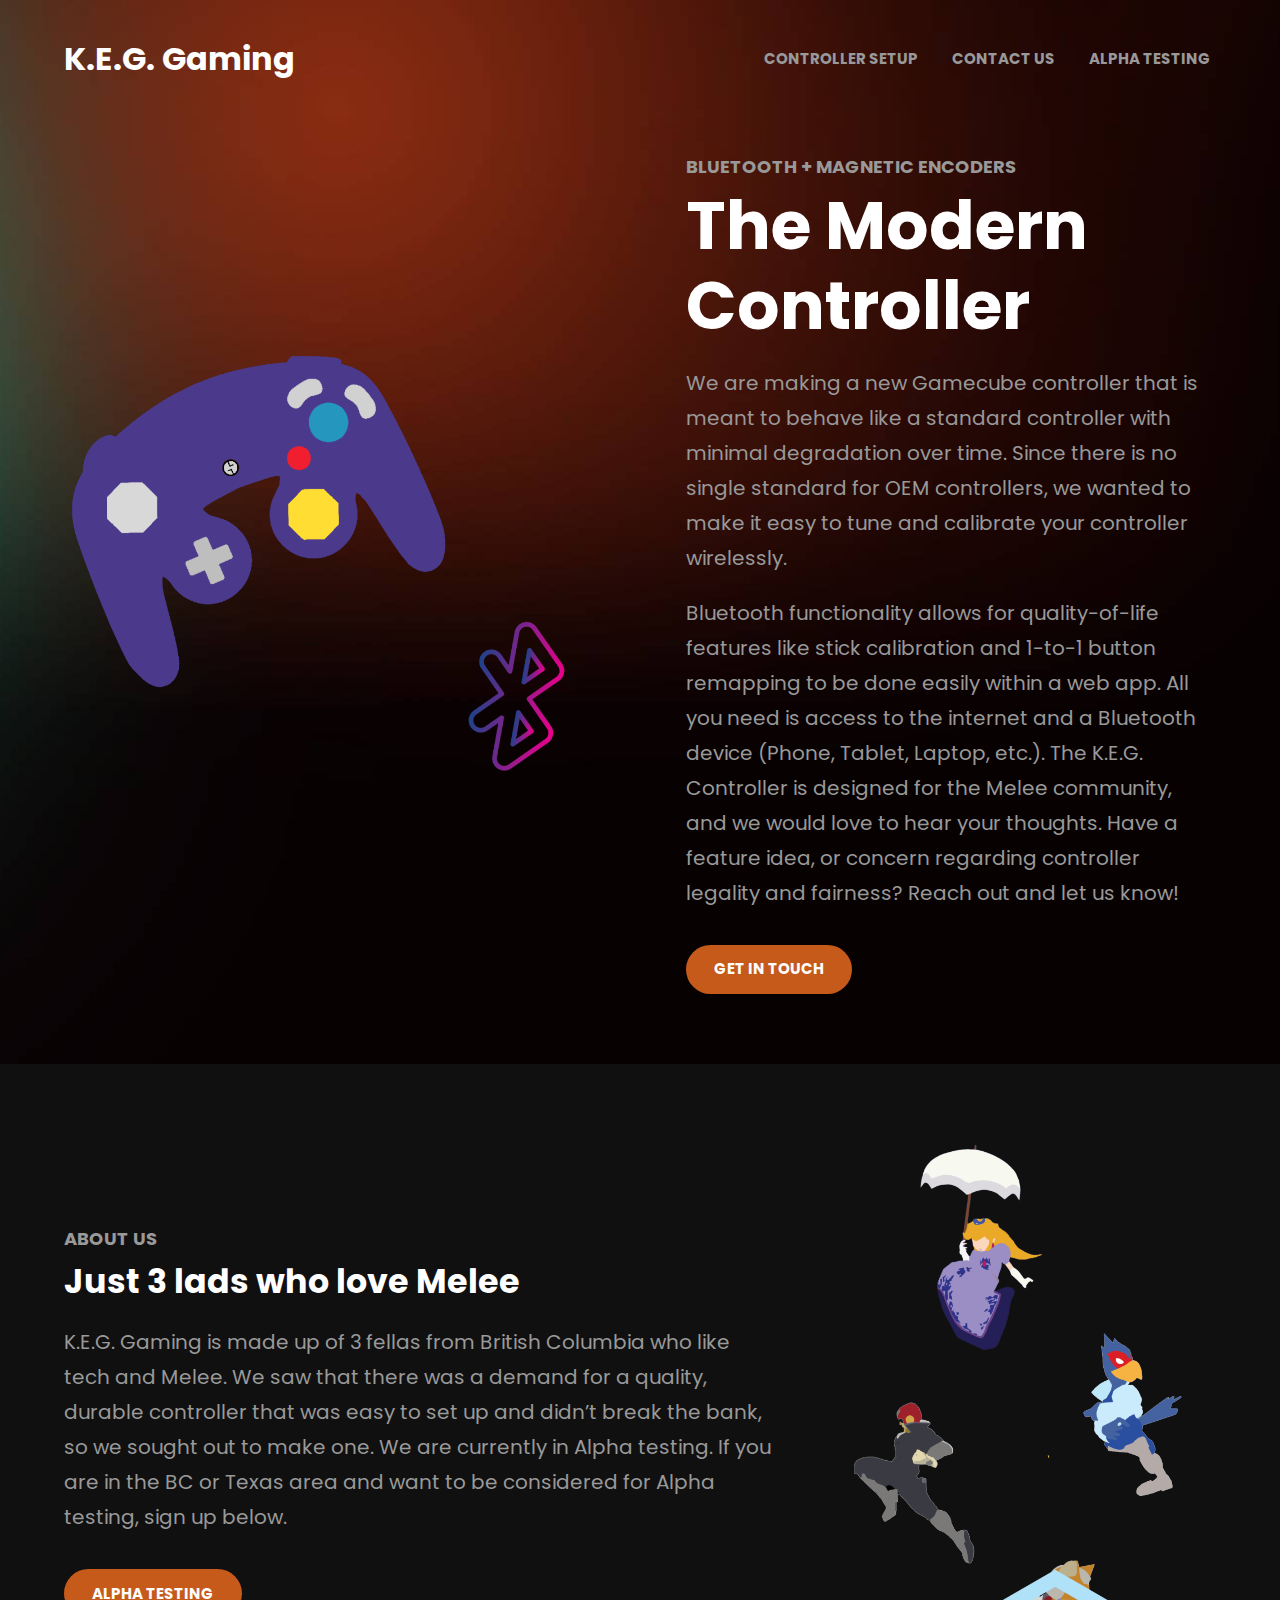
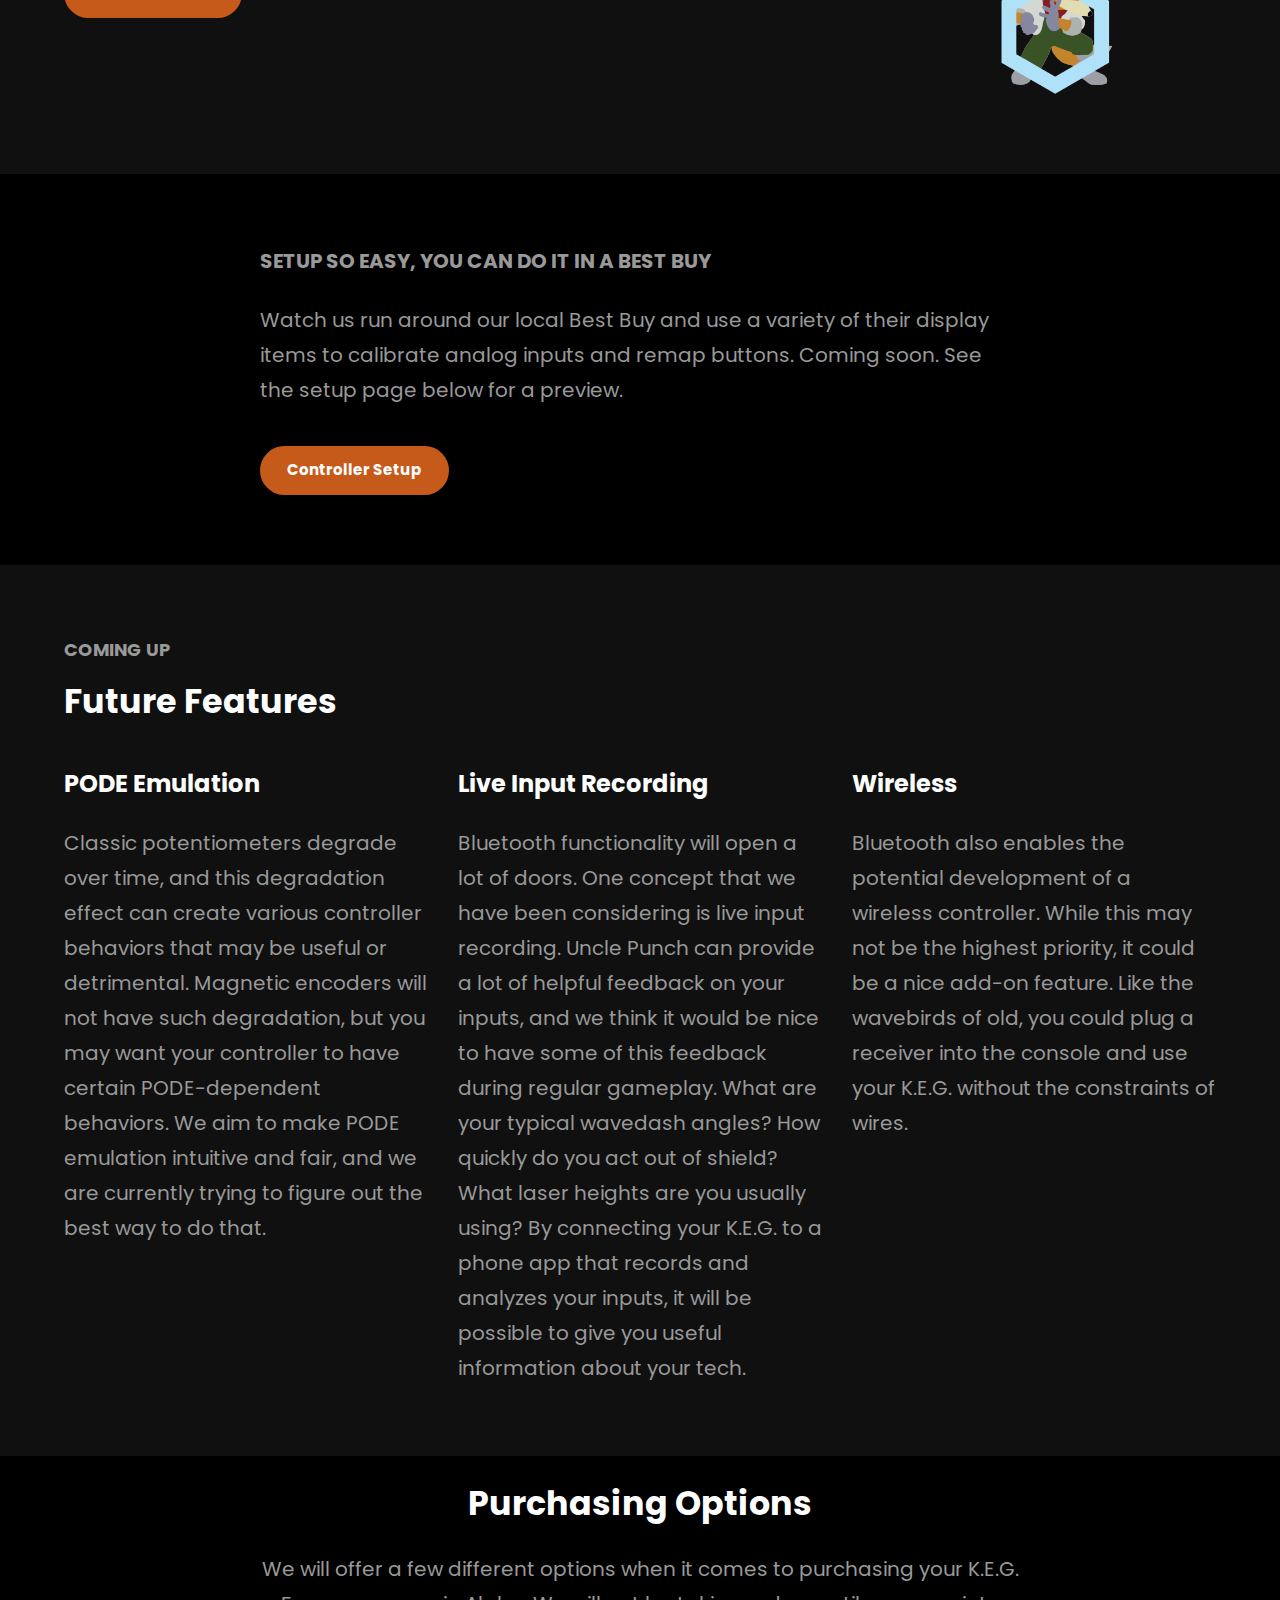
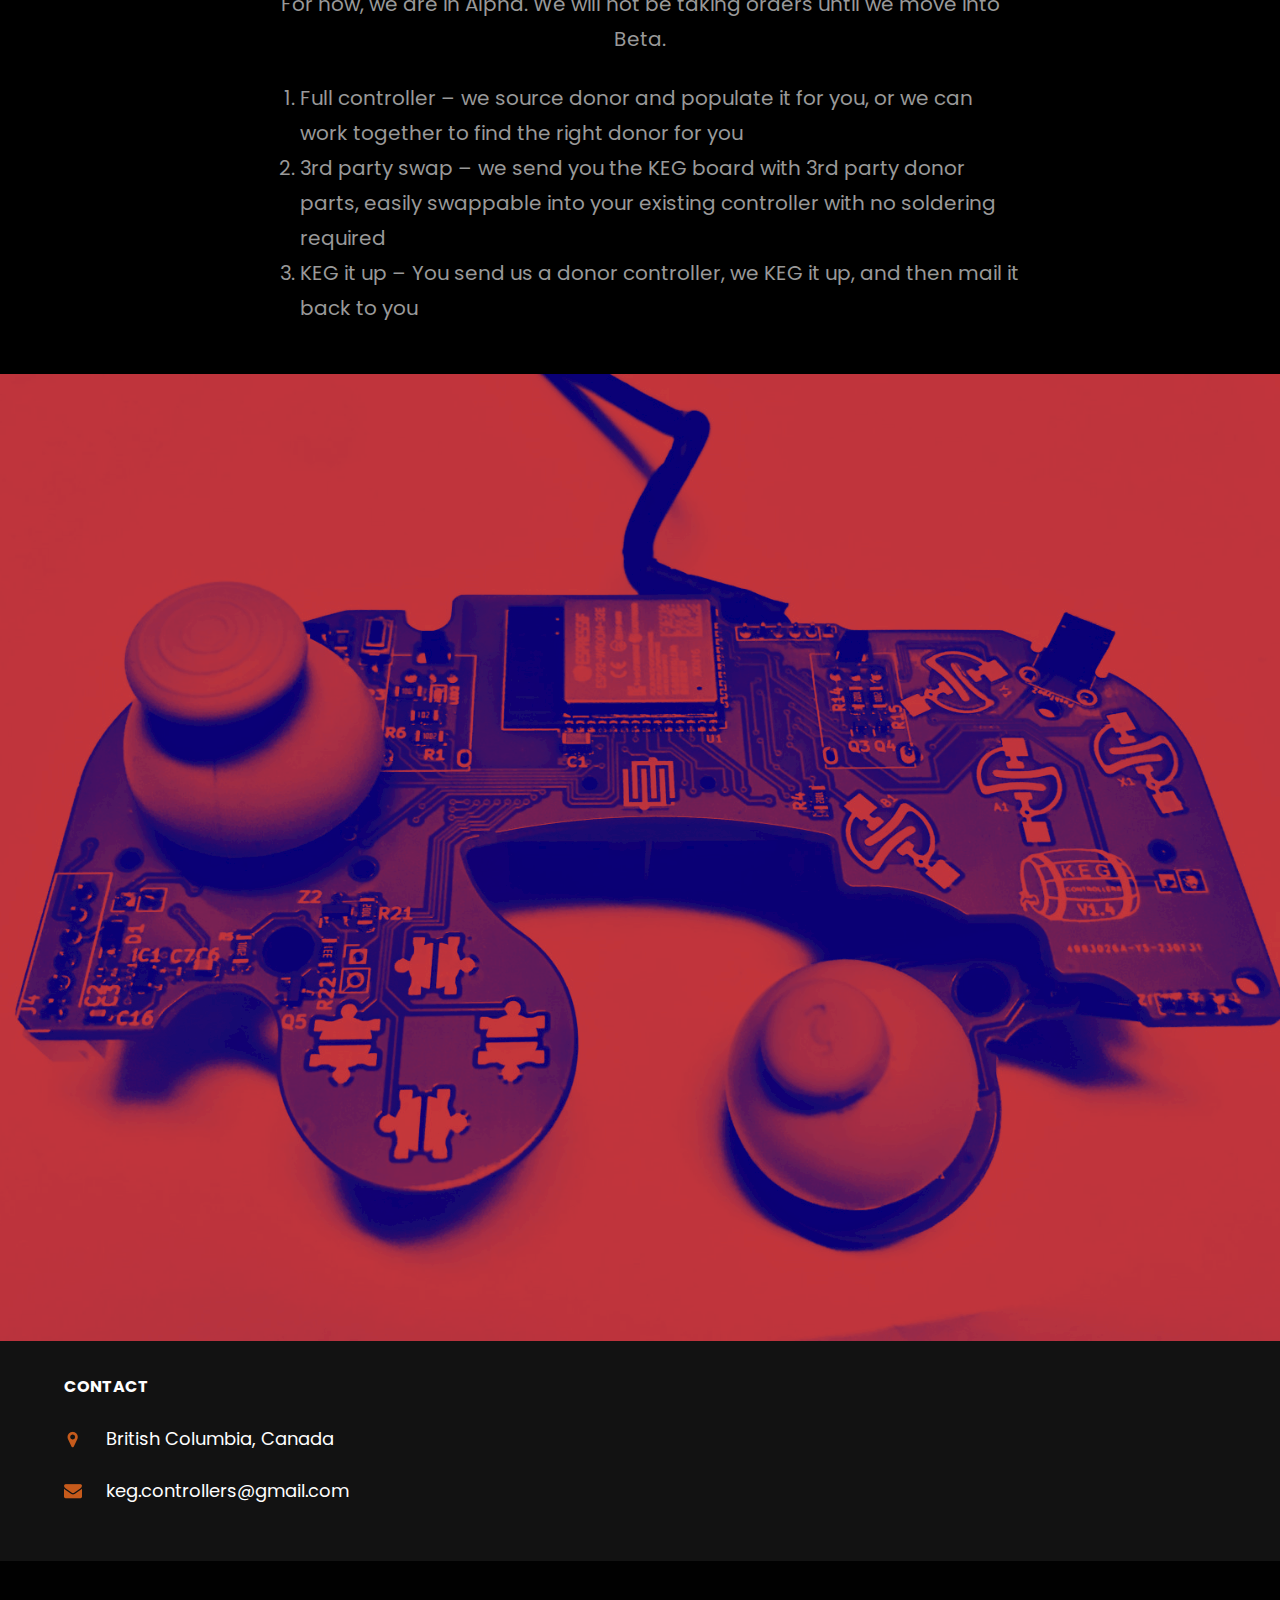
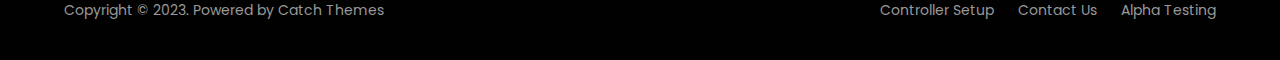
==== commit 7a7bf1b1: "Ready for alpha" ====
--- a/index.html
+++ b/index.html
@@ -4,9 +4,9 @@
 	<meta charset="UTF-8">
 	<meta name="viewport" content="width=device-width, initial-scale=1">
 <meta name="robots" content="max-image-preview:large">
-<title>KEG Gaming</title>
-<link rel="alternate" type="application/rss+xml" title="KEG Gaming &raquo; Feed" href="https://keg-gaming.github.io/feed/">
-<link rel="alternate" type="application/rss+xml" title="KEG Gaming &raquo; Comments Feed" href="https://keg-gaming.github.io/comments/feed/">
+<title>K.E.G. Gaming</title>
+<link rel="alternate" type="application/rss+xml" title="K.E.G. Gaming &raquo; Feed" href="https://keg-gaming.github.io/feed/">
+<link rel="alternate" type="application/rss+xml" title="K.E.G. Gaming &raquo; Comments Feed" href="https://keg-gaming.github.io/comments/feed/">
 <script>
 window._wpemojiSettings = {"baseUrl":"https://s.w.org/images/core/emoji/14.0.0/72x72/","ext":".png","svgUrl":"https://s.w.org/images/core/emoji/14.0.0/svg/","svgExt":".svg","source":{"concatemoji":"http://keg-controllers.local/wp-includes/js/wp-emoji-release.min.js?ver=6.1.1"}};
 /*! This file is auto-generated */
@@ -52,14 +52,14 @@
   /*!rtl:end:ignore*/}.wp-block-media-text__media img,.wp-block-media-text__media video{height:auto;max-width:unset;width:100%;vertical-align:middle}.wp-block-media-text.is-image-fill .wp-block-media-text__media{height:100%;min-height:250px;background-size:cover}.wp-block-media-text.is-image-fill .wp-block-media-text__media>a{display:block;height:100%}.wp-block-media-text.is-image-fill .wp-block-media-text__media img{position:absolute;width:1px;height:1px;padding:0;margin:-1px;overflow:hidden;clip:rect(0,0,0,0);border:0}@media (max-width:600px){.wp-block-media-text.is-stacked-on-mobile{grid-template-columns:100%!important}.wp-block-media-text.is-stacked-on-mobile .wp-block-media-text__media{grid-column:1;grid-row:1}.wp-block-media-text.is-stacked-on-mobile .wp-block-media-text__content{grid-column:1;grid-row:2}}</style>
 <link rel="stylesheet" id="wp-block-cover-css" href="https://keg-gaming.github.io/wp-includes/blocks/cover/style.min.css?ver=6.1.1" media="all">
 <style id="wp-block-template-part-inline-css">.wp-block-template-part.has-background{padding:1.25em 2.375em;margin-top:0;margin-bottom:0}</style>
+<style id="wp-block-columns-inline-css">.wp-block-columns{display:flex;margin-bottom:1.75em;box-sizing:border-box;flex-wrap:wrap!important;align-items:normal!important}@media (min-width:782px){.wp-block-columns{flex-wrap:nowrap!important}}.wp-block-columns.are-vertically-aligned-top{align-items:flex-start}.wp-block-columns.are-vertically-aligned-center{align-items:center}.wp-block-columns.are-vertically-aligned-bottom{align-items:flex-end}@media (max-width:781px){.wp-block-columns:not(.is-not-stacked-on-mobile)>.wp-block-column{flex-basis:100%!important}}@media (min-width:782px){.wp-block-columns:not(.is-not-stacked-on-mobile)>.wp-block-column{flex-basis:0;flex-grow:1}.wp-block-columns:not(.is-not-stacked-on-mobile)>.wp-block-column[style*=flex-basis]{flex-grow:0}}.wp-block-columns.is-not-stacked-on-mobile{flex-wrap:nowrap!important}.wp-block-columns.is-not-stacked-on-mobile>.wp-block-column{flex-basis:0;flex-grow:1}.wp-block-columns.is-not-stacked-on-mobile>.wp-block-column[style*=flex-basis]{flex-grow:0}:where(.wp-block-columns.has-background){padding:1.25em 2.375em}.wp-block-column{flex-grow:1;min-width:0;word-break:break-word;overflow-wrap:break-word}.wp-block-column.is-vertically-aligned-top{align-self:flex-start}.wp-block-column.is-vertically-aligned-center{align-self:center}.wp-block-column.is-vertically-aligned-bottom{align-self:flex-end}.wp-block-column.is-vertically-aligned-bottom,.wp-block-column.is-vertically-aligned-center,.wp-block-column.is-vertically-aligned-top{width:100%}</style>
+<style id="wp-block-list-inline-css">ol,ul{box-sizing:border-box}ol.has-background,ul.has-background{padding:1.25em 2.375em}</style>
+<style id="wp-duotone-000097-ff4747-27-inline-css">.wp-duotone-000097-ff4747-27 > .wp-block-cover__image-background, .wp-duotone-000097-ff4747-27 > .wp-block-cover__video-background{filter:url('#wp-duotone-000097-ff4747-27') !important;}</style>
 <style id="wp-block-image-inline-css">.wp-block-image img{height:auto;max-width:100%;vertical-align:bottom}.wp-block-image.has-custom-border img,.wp-block-image img{box-sizing:border-box}.wp-block-image.aligncenter{text-align:center}.wp-block-image.alignfull img,.wp-block-image.alignwide img{height:auto;width:100%}.wp-block-image.aligncenter,.wp-block-image .aligncenter,.wp-block-image.alignleft,.wp-block-image .alignleft,.wp-block-image.alignright,.wp-block-image .alignright{display:table}.wp-block-image.aligncenter>figcaption,.wp-block-image .aligncenter>figcaption,.wp-block-image.alignleft>figcaption,.wp-block-image .alignleft>figcaption,.wp-block-image.alignright>figcaption,.wp-block-image .alignright>figcaption{display:table-caption;caption-side:bottom}.wp-block-image .alignleft{float:left;margin:.5em 1em .5em 0}.wp-block-image .alignright{float:right;margin:.5em 0 .5em 1em}.wp-block-image .aligncenter{margin-left:auto;margin-right:auto}.wp-block-image figcaption{margin-top:.5em;margin-bottom:1em}.wp-block-image.is-style-circle-mask img,.wp-block-image.is-style-rounded img,.wp-block-image .is-style-rounded img{border-radius:9999px}@supports ((-webkit-mask-image:none) or (mask-image:none)) or (-webkit-mask-image:none){.wp-block-image.is-style-circle-mask img{-webkit-mask-image:url('data:image/svg+xml;utf8,<svg viewBox="0 0 100 100" xmlns="http://www.w3.org/2000/svg"><circle cx="50" cy="50" r="50"/></svg>');mask-image:url('data:image/svg+xml;utf8,<svg viewBox="0 0 100 100" xmlns="http://www.w3.org/2000/svg"><circle cx="50" cy="50" r="50"/></svg>');mask-mode:alpha;-webkit-mask-repeat:no-repeat;mask-repeat:no-repeat;-webkit-mask-size:contain;mask-size:contain;-webkit-mask-position:center;mask-position:center;border-radius:0}}.wp-block-image :where(.has-border-color){border-style:solid}.wp-block-image :where([style*=border-top-color]){border-top-style:solid}.wp-block-image :where([style*=border-right-color]){border-right-style:solid}.wp-block-image :where([style*=border-bottom-color]){border-bottom-style:solid}.wp-block-image :where([style*=border-left-color]){border-left-style:solid}.wp-block-image :where([style*=border-width]){border-style:solid}.wp-block-image :where([style*=border-top-width]){border-top-style:solid}.wp-block-image :where([style*=border-right-width]){border-right-style:solid}.wp-block-image :where([style*=border-bottom-width]){border-bottom-style:solid}.wp-block-image :where([style*=border-left-width]){border-left-style:solid}.wp-block-image figure{margin:0}
 .wp-block-image figcaption{color:#555;font-size:13px;text-align:center}.is-dark-theme .wp-block-image figcaption{color:hsla(0,0%,100%,.65)}.wp-block-image{margin:0 0 1em}</style>
-<style id="wp-block-columns-inline-css">.wp-block-columns{display:flex;margin-bottom:1.75em;box-sizing:border-box;flex-wrap:wrap!important;align-items:normal!important}@media (min-width:782px){.wp-block-columns{flex-wrap:nowrap!important}}.wp-block-columns.are-vertically-aligned-top{align-items:flex-start}.wp-block-columns.are-vertically-aligned-center{align-items:center}.wp-block-columns.are-vertically-aligned-bottom{align-items:flex-end}@media (max-width:781px){.wp-block-columns:not(.is-not-stacked-on-mobile)>.wp-block-column{flex-basis:100%!important}}@media (min-width:782px){.wp-block-columns:not(.is-not-stacked-on-mobile)>.wp-block-column{flex-basis:0;flex-grow:1}.wp-block-columns:not(.is-not-stacked-on-mobile)>.wp-block-column[style*=flex-basis]{flex-grow:0}}.wp-block-columns.is-not-stacked-on-mobile{flex-wrap:nowrap!important}.wp-block-columns.is-not-stacked-on-mobile>.wp-block-column{flex-basis:0;flex-grow:1}.wp-block-columns.is-not-stacked-on-mobile>.wp-block-column[style*=flex-basis]{flex-grow:0}:where(.wp-block-columns.has-background){padding:1.25em 2.375em}.wp-block-column{flex-grow:1;min-width:0;word-break:break-word;overflow-wrap:break-word}.wp-block-column.is-vertically-aligned-top{align-self:flex-start}.wp-block-column.is-vertically-aligned-center{align-self:center}.wp-block-column.is-vertically-aligned-bottom{align-self:flex-end}.wp-block-column.is-vertically-aligned-bottom,.wp-block-column.is-vertically-aligned-center,.wp-block-column.is-vertically-aligned-top{width:100%}</style>
-<link rel="stylesheet" id="wp-block-social-links-css" href="https://keg-gaming.github.io/wp-includes/blocks/social-links/style.min.css?ver=6.1.1" media="all">
-<style id="wp-block-latest-posts-inline-css">.wp-block-latest-posts.alignleft{margin-right:2em}.wp-block-latest-posts.alignright{margin-left:2em}.wp-block-latest-posts.wp-block-latest-posts__list{list-style:none;padding-left:0}.wp-block-latest-posts.wp-block-latest-posts__list li{clear:both}.wp-block-latest-posts.is-grid{display:flex;flex-wrap:wrap;padding:0}.wp-block-latest-posts.is-grid li{margin:0 1.25em 1.25em 0;width:100%}@media (min-width:600px){.wp-block-latest-posts.columns-2 li{width:calc(50% - .625em)}.wp-block-latest-posts.columns-2 li:nth-child(2n){margin-right:0}.wp-block-latest-posts.columns-3 li{width:calc(33.33333% - .83333em)}.wp-block-latest-posts.columns-3 li:nth-child(3n){margin-right:0}.wp-block-latest-posts.columns-4 li{width:calc(25% - .9375em)}.wp-block-latest-posts.columns-4 li:nth-child(4n){margin-right:0}.wp-block-latest-posts.columns-5 li{width:calc(20% - 1em)}.wp-block-latest-posts.columns-5 li:nth-child(5n){margin-right:0}.wp-block-latest-posts.columns-6 li{width:calc(16.66667% - 1.04167em)}.wp-block-latest-posts.columns-6 li:nth-child(6n){margin-right:0}}.wp-block-latest-posts__post-author,.wp-block-latest-posts__post-date{display:block;font-size:.8125em}.wp-block-latest-posts__post-excerpt{margin-top:.5em;margin-bottom:1em}.wp-block-latest-posts__featured-image a{display:inline-block}.wp-block-latest-posts__featured-image img{height:auto;width:auto;max-width:100%}.wp-block-latest-posts__featured-image.alignleft{margin-right:1em;float:left}.wp-block-latest-posts__featured-image.alignright{margin-left:1em;float:right}.wp-block-latest-posts__featured-image.aligncenter{margin-bottom:1em;text-align:center}</style>
 <style id="wp-block-library-inline-css">:root{--wp-admin-theme-color:#007cba;--wp-admin-theme-color--rgb:0,124,186;--wp-admin-theme-color-darker-10:#006ba1;--wp-admin-theme-color-darker-10--rgb:0,107,161;--wp-admin-theme-color-darker-20:#005a87;--wp-admin-theme-color-darker-20--rgb:0,90,135;--wp-admin-border-width-focus:2px}@media (-webkit-min-device-pixel-ratio:2),(min-resolution:192dpi){:root{--wp-admin-border-width-focus:1.5px}}.wp-element-button{cursor:pointer}:root{--wp--preset--font-size--normal:16px;--wp--preset--font-size--huge:42px}:root .has-very-light-gray-background-color{background-color:#eee}:root .has-very-dark-gray-background-color{background-color:#313131}:root .has-very-light-gray-color{color:#eee}:root .has-very-dark-gray-color{color:#313131}:root .has-vivid-green-cyan-to-vivid-cyan-blue-gradient-background{background:linear-gradient(135deg,#00d084,#0693e3)}:root .has-purple-crush-gradient-background{background:linear-gradient(135deg,#34e2e4,#4721fb 50%,#ab1dfe)}:root .has-hazy-dawn-gradient-background{background:linear-gradient(135deg,#faaca8,#dad0ec)}:root .has-subdued-olive-gradient-background{background:linear-gradient(135deg,#fafae1,#67a671)}:root .has-atomic-cream-gradient-background{background:linear-gradient(135deg,#fdd79a,#004a59)}:root .has-nightshade-gradient-background{background:linear-gradient(135deg,#330968,#31cdcf)}:root .has-midnight-gradient-background{background:linear-gradient(135deg,#020381,#2874fc)}.has-regular-font-size{font-size:1em}.has-larger-font-size{font-size:2.625em}.has-normal-font-size{font-size:var(--wp--preset--font-size--normal)}.has-huge-font-size{font-size:var(--wp--preset--font-size--huge)}.has-text-align-center{text-align:center}.has-text-align-left{text-align:left}.has-text-align-right{text-align:right}#end-resizable-editor-section{display:none}.aligncenter{clear:both}.items-justified-left{justify-content:flex-start}.items-justified-center{justify-content:center}.items-justified-right{justify-content:flex-end}.items-justified-space-between{justify-content:space-between}.screen-reader-text{border:0;clip:rect(1px,1px,1px,1px);clip-path:inset(50%);height:1px;margin:-1px;overflow:hidden;padding:0;position:absolute;width:1px;word-wrap:normal!important}.screen-reader-text:focus{background-color:#ddd;clip:auto!important;clip-path:none;color:#444;display:block;font-size:1em;height:auto;left:5px;line-height:normal;padding:15px 23px 14px;text-decoration:none;top:5px;width:auto;z-index:100000}html :where(.has-border-color){border-style:solid}html :where([style*=border-top-color]){border-top-style:solid}html :where([style*=border-right-color]){border-right-style:solid}html :where([style*=border-bottom-color]){border-bottom-style:solid}html :where([style*=border-left-color]){border-left-style:solid}html :where([style*=border-width]){border-style:solid}html :where([style*=border-top-width]){border-top-style:solid}html :where([style*=border-right-width]){border-right-style:solid}html :where([style*=border-bottom-width]){border-bottom-style:solid}html :where([style*=border-left-width]){border-left-style:solid}html :where(img[class*=wp-image-]){height:auto;max-width:100%}figure{margin:0 0 1em}</style>
 <style id="global-styles-inline-css">body{--wp--preset--color--black: #000000;--wp--preset--color--cyan-bluish-gray: #abb8c3;--wp--preset--color--white: #ffffff;--wp--preset--color--pale-pink: #f78da7;--wp--preset--color--vivid-red: #cf2e2e;--wp--preset--color--luminous-vivid-orange: #ff6900;--wp--preset--color--luminous-vivid-amber: #fcb900;--wp--preset--color--light-green-cyan: #7bdcb5;--wp--preset--color--vivid-green-cyan: #00d084;--wp--preset--color--pale-cyan-blue: #8ed1fc;--wp--preset--color--vivid-cyan-blue: #0693e3;--wp--preset--color--vivid-purple: #9b51e0;--wp--preset--color--background: #000000;--wp--preset--color--foreground: #ffffff;--wp--preset--color--primary: #101010;--wp--preset--color--secondary: #2e2e2e;--wp--preset--color--tertiary: #121212;--wp--preset--color--text-link: #c65a1b;--wp--preset--color--body-text: #999999;--wp--preset--color--border-color: #282828;--wp--preset--color--rose: #ff27a9;--wp--preset--color--bean-red: #ff575d;--wp--preset--color--ironside-grey: #666666;--wp--preset--color--white-smoke: #f6f6f6;--wp--preset--color--dune: #333333;--wp--preset--color--color-light: #fefefe;--wp--preset--color--color-dark: #010101;--wp--preset--color--woodsmoke: #0e0c0c;--wp--preset--color--deep-orange: #ea6733;--wp--preset--color--eucalyptus: #3fe0b3;--wp--preset--gradient--vivid-cyan-blue-to-vivid-purple: linear-gradient(135deg,rgba(6,147,227,1) 0%,rgb(155,81,224) 100%);--wp--preset--gradient--light-green-cyan-to-vivid-green-cyan: linear-gradient(135deg,rgb(122,220,180) 0%,rgb(0,208,130) 100%);--wp--preset--gradient--luminous-vivid-amber-to-luminous-vivid-orange: linear-gradient(135deg,rgba(252,185,0,1) 0%,rgba(255,105,0,1) 100%);--wp--preset--gradient--luminous-vivid-orange-to-vivid-red: linear-gradient(135deg,rgba(255,105,0,1) 0%,rgb(207,46,46) 100%);--wp--preset--gradient--very-light-gray-to-cyan-bluish-gray: linear-gradient(135deg,rgb(238,238,238) 0%,rgb(169,184,195) 100%);--wp--preset--gradient--cool-to-warm-spectrum: linear-gradient(135deg,rgb(74,234,220) 0%,rgb(151,120,209) 20%,rgb(207,42,186) 40%,rgb(238,44,130) 60%,rgb(251,105,98) 80%,rgb(254,248,76) 100%);--wp--preset--gradient--blush-light-purple: linear-gradient(135deg,rgb(255,206,236) 0%,rgb(152,150,240) 100%);--wp--preset--gradient--blush-bordeaux: linear-gradient(135deg,rgb(254,205,165) 0%,rgb(254,45,45) 50%,rgb(107,0,62) 100%);--wp--preset--gradient--luminous-dusk: linear-gradient(135deg,rgb(255,203,112) 0%,rgb(199,81,192) 50%,rgb(65,88,208) 100%);--wp--preset--gradient--pale-ocean: linear-gradient(135deg,rgb(255,245,203) 0%,rgb(182,227,212) 50%,rgb(51,167,181) 100%);--wp--preset--gradient--electric-grass: linear-gradient(135deg,rgb(202,248,128) 0%,rgb(113,206,126) 100%);--wp--preset--gradient--midnight: linear-gradient(135deg,rgb(2,3,129) 0%,rgb(40,116,252) 100%);--wp--preset--gradient--vertical-secondary-to-tertiary: linear-gradient(to bottom,var(--wp--preset--color--secondary) 0%,var(--wp--preset--color--tertiary) 100%);--wp--preset--gradient--vertical-secondary-to-background: linear-gradient(to bottom,var(--wp--preset--color--secondary) 0%,var(--wp--preset--color--background) 100%);--wp--preset--gradient--vertical-tertiary-to-background: linear-gradient(to bottom,var(--wp--preset--color--tertiary) 0%,var(--wp--preset--color--background) 100%);--wp--preset--gradient--diagonal-primary-to-foreground: linear-gradient(to bottom right,var(--wp--preset--color--primary) 0%,var(--wp--preset--color--foreground) 100%);--wp--preset--gradient--diagonal-secondary-to-background: linear-gradient(to bottom right,var(--wp--preset--color--secondary) 50%,var(--wp--preset--color--background) 50%);--wp--preset--gradient--diagonal-background-to-secondary: linear-gradient(to bottom right,var(--wp--preset--color--background) 50%,var(--wp--preset--color--secondary) 50%);--wp--preset--gradient--diagonal-tertiary-to-background: linear-gradient(to bottom right,var(--wp--preset--color--tertiary) 50%,var(--wp--preset--color--background) 50%);--wp--preset--gradient--diagonal-background-to-tertiary: linear-gradient(to bottom right,var(--wp--preset--color--background) 50%,var(--wp--preset--color--tertiary) 50%);--wp--preset--gradient--horizontal-rose-to-bean-red: linear-gradient(to right,var(--wp--preset--color--rose) 0%,var(--wp--preset--color--bean-red) 100%);--wp--preset--gradient--horizontal-bean-red-to-rose: linear-gradient(to right,var(--wp--preset--color--bean-red) 0%,var(--wp--preset--color--rose) 100%);--wp--preset--gradient--horizontal-color-gradient-first-to-gradient-second: linear-gradient(to right,var(--wp--preset--color--background) 0%,var(--wp--preset--color--background) 100%);--wp--preset--gradient--horizontal-deep-orange-to-eucalyptus: linear-gradient(to right,var(--wp--preset--color--deep-orange) 0%,var(--wp--preset--color--eucalyptus) 99%);--wp--preset--duotone--dark-grayscale: url('#wp-duotone-dark-grayscale');--wp--preset--duotone--grayscale: url('#wp-duotone-grayscale');--wp--preset--duotone--purple-yellow: url('#wp-duotone-purple-yellow');--wp--preset--duotone--blue-red: url('#wp-duotone-blue-red');--wp--preset--duotone--midnight: url('#wp-duotone-midnight');--wp--preset--duotone--magenta-yellow: url('#wp-duotone-magenta-yellow');--wp--preset--duotone--purple-green: url('#wp-duotone-purple-green');--wp--preset--duotone--blue-orange: url('#wp-duotone-blue-orange');--wp--preset--duotone--foreground-and-background: url('#wp-duotone-foreground-and-background');--wp--preset--duotone--foreground-and-secondary: url('#wp-duotone-foreground-and-secondary');--wp--preset--duotone--foreground-and-tertiary: url('#wp-duotone-foreground-and-tertiary');--wp--preset--duotone--link-and-background: url('#wp-duotone-link-and-background');--wp--preset--duotone--link-and-secondary: url('#wp-duotone-link-and-secondary');--wp--preset--duotone--link-and-tertiary: url('#wp-duotone-link-and-tertiary');--wp--preset--font-size--small: 15px;--wp--preset--font-size--medium: 16px;--wp--preset--font-size--large: clamp(24px,4.2vw,32px);--wp--preset--font-size--x-large: 42px;--wp--preset--font-size--tiny: 13px;--wp--preset--font-size--extra-small: 14px;--wp--preset--font-size--upper-heading: 18px;--wp--preset--font-size--normal: clamp(18px,1.6vw,20px);--wp--preset--font-size--content-heading: clamp(22px,4.2vw,24px);--wp--preset--font-size--extra-large: clamp(32px,6vw,36px);--wp--preset--font-size--huge: clamp(36px,5.2vw,80px);--wp--preset--font-family--open-sans: "Open Sans", serif;--wp--preset--font-family--poppins: "Poppins", serif;--wp--preset--spacing--20: 0.44rem;--wp--preset--spacing--30: 0.67rem;--wp--preset--spacing--40: 1rem;--wp--preset--spacing--50: 1.5rem;--wp--preset--spacing--60: 2.25rem;--wp--preset--spacing--70: 3.38rem;--wp--preset--spacing--80: 5.06rem;--wp--custom--spacing--extra-small: clamp(28px, 3.5vw, 35px);--wp--custom--spacing--wp-post: clamp(30px, 3.5vw, 56px);--wp--custom--spacing--wp-comment-horizontal: clamp(30px, 3.7vw, 70px);--wp--custom--spacing--wp-comment-vertical: clamp(30px, 3.5vw, 49px);--wp--custom--spacing--wp-block-sidebar: clamp(0px,5vw,96px);--wp--custom--spacing--wp-block-sidebar-widget: clamp(30px, 3.5vw, 63px);--wp--custom--spacing--wp-block-page-numbers: clamp(49px, 3.3vw, 63px);--wp--custom--spacing--wp-footer-vertical: clamp(5px, 2.5vw, 45px);--wp--custom--spacing--normal: clamp(30px, 3.5vw, 40px);--wp--custom--spacing--small: max(1.75rem, 5vw);--wp--custom--spacing--medium: clamp(2rem, 8vw, calc(4 * var(--wp--style--block-gap)));--wp--custom--spacing--large: clamp(3.5rem, 10vw, 5.0625rem);--wp--custom--spacing--outer: var(--wp--custom--spacing--small, 1.25rem);--wp--custom--spacing--section-block-top: clamp(42px, 5.5vw, 105px);--wp--custom--spacing--section-block-bottom: clamp(12px, 5.5vw, 70px);--wp--custom--spacing--section-pricing-content: clamp(21px, 5.5vw, 42px);--wp--custom--spacing--main-block-gap: clamp(18px, 5.5vw, 81px);--wp--custom--spacing--testimonial-inner-gap: clamp(35px, 3.5vw, 42px);--wp--custom--spacing--group-heading-bottom-gap: clamp(35px, 3.5vw, 42px);--wp--custom--typography--font-size--heading-one: clamp(36px,3vw,56px);--wp--custom--typography--font-size--heading-two: clamp(32px,2.6vw,49px);--wp--custom--typography--font-size--heading-three: clamp(28px,1.9vw,36px);--wp--custom--typography--font-size--heading-four: clamp(24px,1.5vw,28px);--wp--custom--typography--font-size--heading-five: clamp(22px,1.3vw,24px);--wp--custom--typography--font-size--heading-six: 18px;--wp--custom--typography--font-size--post-title: clamp(32px,6vw,36px);--wp--custom--typography--line-height--heading-one: 1.38;--wp--custom--typography--line-height--heading-two: 1.43;--wp--custom--typography--line-height--heading-three: 1.36;--wp--custom--typography--line-height--heading-four: 1.5;--wp--custom--typography--line-height--heading-five: 1.458333333333333;--wp--custom--typography--line-height--heading-six: 1.56;--wp--custom--typography--line-height--paragraph: 1.75;--wp--custom--typography--line-height--post-title: 1.36;--wp--custom--typography--line-height--extra-small: 21px;--wp--custom--typography--line-height--small: 28px;--wp--custom--typography--line-height--normal: normal;--wp--custom--typography--font-weight--light: 300;--wp--custom--typography--font-weight--normal: 400;--wp--custom--typography--font-weight--medium: 500;--wp--custom--typography--font-weight--semi-bold: 600;--wp--custom--typography--font-weight--bold: 700;--wp--custom--typography--font-weight--extra-bold: 900;}body { margin: 0;--wp--style--global--content-size: 760px;--wp--style--global--wide-size: 1400px; }.wp-site-blocks > .alignleft { float: left; margin-right: 2em; }.wp-site-blocks > .alignright { float: right; margin-left: 2em; }.wp-site-blocks > .aligncenter { justify-content: center; margin-left: auto; margin-right: auto; }.wp-site-blocks > * { margin-block-start: 0; margin-block-end: 0; }.wp-site-blocks > * + * { margin-block-start: 1.5rem; }body { --wp--style--block-gap: 1.5rem; }body .is-layout-flow > *{margin-block-start: 0;margin-block-end: 0;}body .is-layout-flow > * + *{margin-block-start: 1.5rem;margin-block-end: 0;}body .is-layout-constrained > *{margin-block-start: 0;margin-block-end: 0;}body .is-layout-constrained > * + *{margin-block-start: 1.5rem;margin-block-end: 0;}body .is-layout-flex{gap: 1.5rem;}body .is-layout-flow > .alignleft{float: left;margin-inline-start: 0;margin-inline-end: 2em;}body .is-layout-flow > .alignright{float: right;margin-inline-start: 2em;margin-inline-end: 0;}body .is-layout-flow > .aligncenter{margin-left: auto !important;margin-right: auto !important;}body .is-layout-constrained > .alignleft{float: left;margin-inline-start: 0;margin-inline-end: 2em;}body .is-layout-constrained > .alignright{float: right;margin-inline-start: 2em;margin-inline-end: 0;}body .is-layout-constrained > .aligncenter{margin-left: auto !important;margin-right: auto !important;}body .is-layout-constrained > :where(:not(.alignleft):not(.alignright):not(.alignfull)){max-width: var(--wp--style--global--content-size);margin-left: auto !important;margin-right: auto !important;}body .is-layout-constrained > .alignwide{max-width: var(--wp--style--global--wide-size);}body .is-layout-flex{display: flex;}body .is-layout-flex{flex-wrap: wrap;align-items: center;}body .is-layout-flex > *{margin: 0;}body{background-color: var(--wp--preset--color--background);color: var(--wp--preset--color--body-text);font-family: var(--wp--preset--font-family--poppins);font-size: var(--wp--preset--font-size--normal);line-height: var(--wp--custom--typography--line-height--paragraph);padding-top: 0px;padding-right: 0px;padding-bottom: 0px;padding-left: 0px;}a:where(:not(.wp-element-button)){color: var(--wp--preset--color--foreground);text-decoration: underline;}h1{font-size: var(--wp--custom--typography--font-size--heading-one);line-height: var(--wp--custom--typography--line-height--heading-one);}h2{font-size: var(--wp--custom--typography--font-size--heading-two);line-height: var(--wp--custom--typography--line-height--heading-two);}h3{font-size: var(--wp--custom--typography--font-size--heading-three);line-height: var(--wp--custom--typography--line-height--heading-three);}h4{font-size: var(--wp--custom--typography--font-size--heading-four);line-height: var(--wp--custom--typography--line-height--heading-four);}h5{font-size: var(--wp--custom--typography--font-size--heading-five);line-height: var(--wp--custom--typography--line-height--heading-five);}h6{font-size: var(--wp--custom--typography--font-size--heading-six);line-height: var(--wp--custom--typography--line-height--heading-six);}.wp-element-button, .wp-block-button__link{background-color: #32373c;border-width: 0;color: #fff;font-family: inherit;font-size: inherit;line-height: inherit;padding: calc(0.667em + 2px) calc(1.333em + 2px);text-decoration: none;}.has-black-color{color: var(--wp--preset--color--black) !important;}.has-cyan-bluish-gray-color{color: var(--wp--preset--color--cyan-bluish-gray) !important;}.has-white-color{color: var(--wp--preset--color--white) !important;}.has-pale-pink-color{color: var(--wp--preset--color--pale-pink) !important;}.has-vivid-red-color{color: var(--wp--preset--color--vivid-red) !important;}.has-luminous-vivid-orange-color{color: var(--wp--preset--color--luminous-vivid-orange) !important;}.has-luminous-vivid-amber-color{color: var(--wp--preset--color--luminous-vivid-amber) !important;}.has-light-green-cyan-color{color: var(--wp--preset--color--light-green-cyan) !important;}.has-vivid-green-cyan-color{color: var(--wp--preset--color--vivid-green-cyan) !important;}.has-pale-cyan-blue-color{color: var(--wp--preset--color--pale-cyan-blue) !important;}.has-vivid-cyan-blue-color{color: var(--wp--preset--color--vivid-cyan-blue) !important;}.has-vivid-purple-color{color: var(--wp--preset--color--vivid-purple) !important;}.has-background-color{color: var(--wp--preset--color--background) !important;}.has-foreground-color{color: var(--wp--preset--color--foreground) !important;}.has-primary-color{color: var(--wp--preset--color--primary) !important;}.has-secondary-color{color: var(--wp--preset--color--secondary) !important;}.has-tertiary-color{color: var(--wp--preset--color--tertiary) !important;}.has-text-link-color{color: var(--wp--preset--color--text-link) !important;}.has-body-text-color{color: var(--wp--preset--color--body-text) !important;}.has-border-color-color{color: var(--wp--preset--color--border-color) !important;}.has-rose-color{color: var(--wp--preset--color--rose) !important;}.has-bean-red-color{color: var(--wp--preset--color--bean-red) !important;}.has-ironside-grey-color{color: var(--wp--preset--color--ironside-grey) !important;}.has-white-smoke-color{color: var(--wp--preset--color--white-smoke) !important;}.has-dune-color{color: var(--wp--preset--color--dune) !important;}.has-color-light-color{color: var(--wp--preset--color--color-light) !important;}.has-color-dark-color{color: var(--wp--preset--color--color-dark) !important;}.has-woodsmoke-color{color: var(--wp--preset--color--woodsmoke) !important;}.has-deep-orange-color{color: var(--wp--preset--color--deep-orange) !important;}.has-eucalyptus-color{color: var(--wp--preset--color--eucalyptus) !important;}.has-black-background-color{background-color: var(--wp--preset--color--black) !important;}.has-cyan-bluish-gray-background-color{background-color: var(--wp--preset--color--cyan-bluish-gray) !important;}.has-white-background-color{background-color: var(--wp--preset--color--white) !important;}.has-pale-pink-background-color{background-color: var(--wp--preset--color--pale-pink) !important;}.has-vivid-red-background-color{background-color: var(--wp--preset--color--vivid-red) !important;}.has-luminous-vivid-orange-background-color{background-color: var(--wp--preset--color--luminous-vivid-orange) !important;}.has-luminous-vivid-amber-background-color{background-color: var(--wp--preset--color--luminous-vivid-amber) !important;}.has-light-green-cyan-background-color{background-color: var(--wp--preset--color--light-green-cyan) !important;}.has-vivid-green-cyan-background-color{background-color: var(--wp--preset--color--vivid-green-cyan) !important;}.has-pale-cyan-blue-background-color{background-color: var(--wp--preset--color--pale-cyan-blue) !important;}.has-vivid-cyan-blue-background-color{background-color: var(--wp--preset--color--vivid-cyan-blue) !important;}.has-vivid-purple-background-color{background-color: var(--wp--preset--color--vivid-purple) !important;}.has-background-background-color{background-color: var(--wp--preset--color--background) !important;}.has-foreground-background-color{background-color: var(--wp--preset--color--foreground) !important;}.has-primary-background-color{background-color: var(--wp--preset--color--primary) !important;}.has-secondary-background-color{background-color: var(--wp--preset--color--secondary) !important;}.has-tertiary-background-color{background-color: var(--wp--preset--color--tertiary) !important;}.has-text-link-background-color{background-color: var(--wp--preset--color--text-link) !important;}.has-body-text-background-color{background-color: var(--wp--preset--color--body-text) !important;}.has-border-color-background-color{background-color: var(--wp--preset--color--border-color) !important;}.has-rose-background-color{background-color: var(--wp--preset--color--rose) !important;}.has-bean-red-background-color{background-color: var(--wp--preset--color--bean-red) !important;}.has-ironside-grey-background-color{background-color: var(--wp--preset--color--ironside-grey) !important;}.has-white-smoke-background-color{background-color: var(--wp--preset--color--white-smoke) !important;}.has-dune-background-color{background-color: var(--wp--preset--color--dune) !important;}.has-color-light-background-color{background-color: var(--wp--preset--color--color-light) !important;}.has-color-dark-background-color{background-color: var(--wp--preset--color--color-dark) !important;}.has-woodsmoke-background-color{background-color: var(--wp--preset--color--woodsmoke) !important;}.has-deep-orange-background-color{background-color: var(--wp--preset--color--deep-orange) !important;}.has-eucalyptus-background-color{background-color: var(--wp--preset--color--eucalyptus) !important;}.has-black-border-color{border-color: var(--wp--preset--color--black) !important;}.has-cyan-bluish-gray-border-color{border-color: var(--wp--preset--color--cyan-bluish-gray) !important;}.has-white-border-color{border-color: var(--wp--preset--color--white) !important;}.has-pale-pink-border-color{border-color: var(--wp--preset--color--pale-pink) !important;}.has-vivid-red-border-color{border-color: var(--wp--preset--color--vivid-red) !important;}.has-luminous-vivid-orange-border-color{border-color: var(--wp--preset--color--luminous-vivid-orange) !important;}.has-luminous-vivid-amber-border-color{border-color: var(--wp--preset--color--luminous-vivid-amber) !important;}.has-light-green-cyan-border-color{border-color: var(--wp--preset--color--light-green-cyan) !important;}.has-vivid-green-cyan-border-color{border-color: var(--wp--preset--color--vivid-green-cyan) !important;}.has-pale-cyan-blue-border-color{border-color: var(--wp--preset--color--pale-cyan-blue) !important;}.has-vivid-cyan-blue-border-color{border-color: var(--wp--preset--color--vivid-cyan-blue) !important;}.has-vivid-purple-border-color{border-color: var(--wp--preset--color--vivid-purple) !important;}.has-background-border-color{border-color: var(--wp--preset--color--background) !important;}.has-foreground-border-color{border-color: var(--wp--preset--color--foreground) !important;}.has-primary-border-color{border-color: var(--wp--preset--color--primary) !important;}.has-secondary-border-color{border-color: var(--wp--preset--color--secondary) !important;}.has-tertiary-border-color{border-color: var(--wp--preset--color--tertiary) !important;}.has-text-link-border-color{border-color: var(--wp--preset--color--text-link) !important;}.has-body-text-border-color{border-color: var(--wp--preset--color--body-text) !important;}.has-border-color-border-color{border-color: var(--wp--preset--color--border-color) !important;}.has-rose-border-color{border-color: var(--wp--preset--color--rose) !important;}.has-bean-red-border-color{border-color: var(--wp--preset--color--bean-red) !important;}.has-ironside-grey-border-color{border-color: var(--wp--preset--color--ironside-grey) !important;}.has-white-smoke-border-color{border-color: var(--wp--preset--color--white-smoke) !important;}.has-dune-border-color{border-color: var(--wp--preset--color--dune) !important;}.has-color-light-border-color{border-color: var(--wp--preset--color--color-light) !important;}.has-color-dark-border-color{border-color: var(--wp--preset--color--color-dark) !important;}.has-woodsmoke-border-color{border-color: var(--wp--preset--color--woodsmoke) !important;}.has-deep-orange-border-color{border-color: var(--wp--preset--color--deep-orange) !important;}.has-eucalyptus-border-color{border-color: var(--wp--preset--color--eucalyptus) !important;}.has-vivid-cyan-blue-to-vivid-purple-gradient-background{background: var(--wp--preset--gradient--vivid-cyan-blue-to-vivid-purple) !important;}.has-light-green-cyan-to-vivid-green-cyan-gradient-background{background: var(--wp--preset--gradient--light-green-cyan-to-vivid-green-cyan) !important;}.has-luminous-vivid-amber-to-luminous-vivid-orange-gradient-background{background: var(--wp--preset--gradient--luminous-vivid-amber-to-luminous-vivid-orange) !important;}.has-luminous-vivid-orange-to-vivid-red-gradient-background{background: var(--wp--preset--gradient--luminous-vivid-orange-to-vivid-red) !important;}.has-very-light-gray-to-cyan-bluish-gray-gradient-background{background: var(--wp--preset--gradient--very-light-gray-to-cyan-bluish-gray) !important;}.has-cool-to-warm-spectrum-gradient-background{background: var(--wp--preset--gradient--cool-to-warm-spectrum) !important;}.has-blush-light-purple-gradient-background{background: var(--wp--preset--gradient--blush-light-purple) !important;}.has-blush-bordeaux-gradient-background{background: var(--wp--preset--gradient--blush-bordeaux) !important;}.has-luminous-dusk-gradient-background{background: var(--wp--preset--gradient--luminous-dusk) !important;}.has-pale-ocean-gradient-background{background: var(--wp--preset--gradient--pale-ocean) !important;}.has-electric-grass-gradient-background{background: var(--wp--preset--gradient--electric-grass) !important;}.has-midnight-gradient-background{background: var(--wp--preset--gradient--midnight) !important;}.has-vertical-secondary-to-tertiary-gradient-background{background: var(--wp--preset--gradient--vertical-secondary-to-tertiary) !important;}.has-vertical-secondary-to-background-gradient-background{background: var(--wp--preset--gradient--vertical-secondary-to-background) !important;}.has-vertical-tertiary-to-background-gradient-background{background: var(--wp--preset--gradient--vertical-tertiary-to-background) !important;}.has-diagonal-primary-to-foreground-gradient-background{background: var(--wp--preset--gradient--diagonal-primary-to-foreground) !important;}.has-diagonal-secondary-to-background-gradient-background{background: var(--wp--preset--gradient--diagonal-secondary-to-background) !important;}.has-diagonal-background-to-secondary-gradient-background{background: var(--wp--preset--gradient--diagonal-background-to-secondary) !important;}.has-diagonal-tertiary-to-background-gradient-background{background: var(--wp--preset--gradient--diagonal-tertiary-to-background) !important;}.has-diagonal-background-to-tertiary-gradient-background{background: var(--wp--preset--gradient--diagonal-background-to-tertiary) !important;}.has-horizontal-rose-to-bean-red-gradient-background{background: var(--wp--preset--gradient--horizontal-rose-to-bean-red) !important;}.has-horizontal-bean-red-to-rose-gradient-background{background: var(--wp--preset--gradient--horizontal-bean-red-to-rose) !important;}.has-horizontal-color-gradient-first-to-gradient-second-gradient-background{background: var(--wp--preset--gradient--horizontal-color-gradient-first-to-gradient-second) !important;}.has-horizontal-deep-orange-to-eucalyptus-gradient-background{background: var(--wp--preset--gradient--horizontal-deep-orange-to-eucalyptus) !important;}.has-small-font-size{font-size: var(--wp--preset--font-size--small) !important;}.has-medium-font-size{font-size: var(--wp--preset--font-size--medium) !important;}.has-large-font-size{font-size: var(--wp--preset--font-size--large) !important;}.has-x-large-font-size{font-size: var(--wp--preset--font-size--x-large) !important;}.has-tiny-font-size{font-size: var(--wp--preset--font-size--tiny) !important;}.has-extra-small-font-size{font-size: var(--wp--preset--font-size--extra-small) !important;}.has-upper-heading-font-size{font-size: var(--wp--preset--font-size--upper-heading) !important;}.has-normal-font-size{font-size: var(--wp--preset--font-size--normal) !important;}.has-content-heading-font-size{font-size: var(--wp--preset--font-size--content-heading) !important;}.has-extra-large-font-size{font-size: var(--wp--preset--font-size--extra-large) !important;}.has-huge-font-size{font-size: var(--wp--preset--font-size--huge) !important;}.has-open-sans-font-family{font-family: var(--wp--preset--font-family--open-sans) !important;}.has-poppins-font-family{font-family: var(--wp--preset--font-family--poppins) !important;}</style>
-<style id="core-block-supports-inline-css">.wp-block-group.wp-container-2{gap:15px;}.wp-block-buttons.wp-container-29{justify-content:center;}.wp-block-navigation.wp-container-4,.wp-block-navigation.wp-container-50{justify-content:flex-end;}.wp-block-group.wp-container-5,.wp-block-group.wp-container-51{justify-content:space-between;}.wp-block-columns.wp-container-26,.wp-block-columns.wp-container-45{flex-wrap:nowrap;}</style>
+<style id="core-block-supports-inline-css">.wp-block-group.wp-container-2{gap:15px;}.wp-block-buttons.wp-container-23{justify-content:center;}.wp-block-navigation.wp-container-4,.wp-block-navigation.wp-container-40{justify-content:flex-end;}.wp-block-group.wp-container-5,.wp-block-group.wp-container-41{justify-content:space-between;}.wp-block-columns.wp-container-21,.wp-block-columns.wp-container-35{flex-wrap:nowrap;}</style>
 <style id="wp-webfonts-inline-css">@font-face{font-family:"Open Sans";font-style:normal;font-weight:300 400 500 600 700 800;font-display:fallback;src:local("Open Sans"), url('https://keg-gaming.github.io/wp-content/themes/pentatonic/assets/fonts/open-sans/OpenSans-VariableFont_wdth_wght.woff2') format('woff2');font-stretch:normal;}@font-face{font-family:"Open Sans";font-style:italic;font-weight:300 400 500 600 700 800;font-display:fallback;src:local("Open Sans"), url('https://keg-gaming.github.io/wp-content/themes/pentatonic/assets/fonts/open-sans/OpenSans-Italic-VariableFont_wdth_wght.woff2') format('woff2');font-stretch:normal;}@font-face{font-family:Poppins;font-style:normal;font-weight:300;font-display:fallback;src:local(Poppins), url('https://keg-gaming.github.io/wp-content/themes/pentatonic/assets/fonts/poppins/Poppins-Light.woff2') format('woff2');font-stretch:normal;}@font-face{font-family:Poppins;font-style:normal;font-weight:400;font-display:fallback;src:local(Poppins), url('https://keg-gaming.github.io/wp-content/themes/pentatonic/assets/fonts/poppins/Poppins-Regular.woff2') format('woff2');font-stretch:normal;}@font-face{font-family:Poppins;font-style:italic;font-weight:400;font-display:fallback;src:local(Poppins), url('https://keg-gaming.github.io/wp-content/themes/pentatonic/assets/fonts/poppins/Poppins-Italic.woff2') format('woff2');font-stretch:normal;}@font-face{font-family:Poppins;font-style:normal;font-weight:500;font-display:fallback;src:local(Poppins), url('https://keg-gaming.github.io/wp-content/themes/pentatonic/assets/fonts/poppins/Poppins-Medium.woff2') format('woff2');font-stretch:normal;}@font-face{font-family:Poppins;font-style:normal;font-weight:600;font-display:fallback;src:local(Poppins), url('https://keg-gaming.github.io/wp-content/themes/pentatonic/assets/fonts/poppins/Poppins-SemiBold.woff2') format('woff2');font-stretch:normal;}@font-face{font-family:Poppins;font-style:normal;font-weight:700;font-display:fallback;src:local(Poppins), url('https://keg-gaming.github.io/wp-content/themes/pentatonic/assets/fonts/poppins/Poppins-Bold.woff2') format('woff2');font-stretch:normal;}@font-face{font-family:Poppins;font-style:normal;font-weight:800;font-display:fallback;src:local(Poppins), url('https://keg-gaming.github.io/wp-content/themes/pentatonic/assets/fonts/poppins/Poppins-ExtraBold.woff2') format('woff2');font-stretch:normal;}@font-face{font-family:Poppins;font-style:normal;font-weight:900;font-display:fallback;src:local(Poppins), url('https://keg-gaming.github.io/wp-content/themes/pentatonic/assets/fonts/poppins/Poppins-Black.woff2') format('woff2');font-stretch:normal;}</style>
 <link rel="stylesheet" id="pentatonic-style-css" href="https://keg-gaming.github.io/wp-content/themes/pentatonic/style.css?ver=1674079825" media="all">
 <script src="https://keg-gaming.github.io/wp-includes/blocks/navigation/view.min.js?ver=c24330f635f5cb9d5e0e" id="wp-block-navigation-view-js"></script>
@@ -83,7 +83,7 @@
 
 
 <div class="is-layout-flow wp-block-group">
-<h1 class="wp-block-site-title"><a href="https://keg-gaming.github.io/" target="_self" rel="home" aria-current="page">KEG Gaming</a></h1>
+<h1 class="wp-block-site-title"><a href="https://keg-gaming.github.io/" target="_self" rel="home" aria-current="page">K.E.G. Gaming</a></h1>
 
 </div>
 </div>
@@ -96,9 +96,9 @@
 							<button aria-label="Close menu" data-micromodal-close class="wp-block-navigation__responsive-container-close"><svg xmlns="http://www.w3.org/2000/svg" viewbox="0 0 24 24" width="24" height="24" aria-hidden="true" focusable="false"><path d="M13 11.8l6.1-6.3-1-1-6.1 6.2-6.1-6.2-1 1 6.1 6.3-6.5 6.7 1 1 6.5-6.6 6.5 6.6 1-1z"></path></svg></button>
 						<div class="wp-block-navigation__responsive-container-content" id="modal-3-content">
 							<ul class="wp-block-navigation__container">
-<li class=" wp-block-navigation-item wp-block-navigation-link"><a class="wp-block-navigation-item__content" href="https://keg-gaming.github.io/html/BLE-Pairing.html"><span class="wp-block-navigation-item__label">Controller Setup</span></a></li>
-<li class=" wp-block-navigation-item wp-block-navigation-link"><a class="wp-block-navigation-item__content" href="https://keg-gaming.github.io/contact/"><span class="wp-block-navigation-item__label">Contact us</span></a></li>
-<li class=" wp-block-navigation-item wp-block-navigation-link"><a class="wp-block-navigation-item__content" href="https://keg-gaming.github.io/alpha/"><span class="wp-block-navigation-item__label">alpha testing</span></a></li>
+<li class=" wp-block-navigation-item wp-block-navigation-link"><a class="wp-block-navigation-item__content" href="https://keg-gaming.github.io/html/BLE-Pairing.html"><span class="wp-block-navigation-item__label">Controller setup</span></a></li>
+<li class=" wp-block-navigation-item wp-block-navigation-link"><a class="wp-block-navigation-item__content" href="https://keg-gaming.github.io/contact-us/"><span class="wp-block-navigation-item__label">Contact Us</span></a></li>
+<li class=" wp-block-navigation-item wp-block-navigation-link"><a class="wp-block-navigation-item__content" href="https://keg-gaming.github.io/alpha-testing/"><span class="wp-block-navigation-item__label">Alpha Testing</span></a></li>
 </ul>
 						</div>
 					</div>
@@ -121,12 +121,16 @@
 
 
 
-<p class="has-body-text-color has-text-color">We are making a new Gamecube controller that is meant to behave like a standard controller with minimal degradation over time. Since there is no single standard for OEM controllers, we wanted to make it easy to tune your controller to your own style. Bluetooth functionality allows for straight-forward quality-of-life features like PODE tuning and 1-to-1 button remapping. The KEG Controller is designed for the Melee community, and we would love to hear your thoughts.  Have a feature idea, or concern regarding controller legality and fairness? Reach out and let us know!</p>
+<p class="has-body-text-color has-text-color">We are making a new Gamecube controller that is meant to behave like a standard controller with minimal degradation over time. Since there is no single standard for OEM controllers, we wanted to make it easy to tune and calibrate your controller wirelessly.</p>
+
+
+
+<p class="has-body-text-color has-text-color">Bluetooth functionality allows for quality-of-life features like stick calibration and 1-to-1 button remapping to be done easily within a web app. All you need is access to the internet and a Bluetooth device (Phone, Tablet, Laptop, etc.). The K.E.G. Controller is designed for the Melee community, and we would love to hear your thoughts. Have a feature idea, or concern regarding controller legality and fairness? Reach out and let us know!</p>
 
 
 
 <div class="is-layout-flex wp-block-buttons" style="margin-top:14px">
-<div class="wp-block-button"><a class="wp-block-button__link wp-element-button" href="https://keg-gaming.github.io/contact/">Get in touch</a></div>
+<div class="wp-block-button"><a class="wp-block-button__link wp-element-button" href="https://keg-gaming.github.io/contact-us/">Get in touch</a></div>
 </div>
 </div>
 </div>
@@ -148,12 +152,12 @@
 
 
 
-<p>K.E.G. Gaming is made up of 3 fellas from British Columbia who like tech and Melee. We saw that there was a demand for a quality, durable controller that was easy to set up and didn&#8217;t break the bank, so we sought out to make one. We are currently in development and expect to move onto Alpha testing soon. If you are in the BC or Texas area and want to be considered for Alpha testing, sign up below.</p>
+<p>K.E.G. Gaming is made up of 3 fellas from British Columbia who like tech and Melee. We saw that there was a demand for a quality, durable controller that was easy to set up and didn’t break the bank, so we sought out to make one. We are currently in Alpha testing. If you are in the BC or Texas area and want to be considered for Alpha testing, sign up below.</p>
 
 
 
 <div class="is-layout-flex wp-block-buttons">
-<div class="wp-block-button"><a class="wp-block-button__link wp-element-button">Alpha testing</a></div>
+<div class="wp-block-button"><a class="wp-block-button__link wp-element-button" href="https://keg-gaming.github.io/alpha-testing/">Alpha testing</a></div>
 </div>
 </div>
 <figure class="wp-block-media-text__media"><img decoding="async" loading="lazy" width="684" height="1024" src="https://keg-gaming.github.io/wp-content/uploads/2023/01/characters-1-684x1024.png" alt="" class="wp-image-25 size-full" srcset="https://keg-gaming.github.io/wp-content/uploads/2023/01/characters-1-684x1024.png 684w, https://keg-gaming.github.io/wp-content/uploads/2023/01/characters-1-200x300.png 200w, https://keg-gaming.github.io/wp-content/uploads/2023/01/characters-1-768x1150.png 768w, https://keg-gaming.github.io/wp-content/uploads/2023/01/characters-1-1026x1536.png 1026w, https://keg-gaming.github.io/wp-content/uploads/2023/01/characters-1-1368x2048.png 1368w, https://keg-gaming.github.io/wp-content/uploads/2023/01/characters-1.png 1689w" sizes="(max-width: 684px) 100vw, 684px"></figure>
@@ -163,28 +167,16 @@
 
 
 <div class="is-layout-constrained wp-block-group alignfull wp-block-section wp-bloock-music-podcast">
-<div class="wp-block-media-text alignwide is-stacked-on-mobile has-media-on-the-left" style="grid-template-columns:40% auto">
-<figure class="wp-block-media-text__media"><img decoding="async" src="https://keg-gaming.github.io/wp-content/themes/pentatonic/assets/images/music-playlist.jpg" alt=""></figure><div class="wp-block-media-text__content">
-<div class="is-layout-flow wp-block-group wp-block-group-heading">
-<h6 class="has-body-text-color has-text-color" style="text-transform:uppercase">Setup so easy, you can do it in a best buy</h6>
-
-
-
-<h2>Controller Setup</h2>
-</div>
-
-
-
-<div class="is-layout-flow wp-block-group">
-<p>Watch us run around our local Best Buy and use a variety of their display items to calibrate analog inputs, remap buttons, and tune PODE.</p>
+<p><strong>SETUP SO EASY, YOU CAN DO IT IN A BEST BUY</strong></p>
+
+
+
+<p>Watch us run around our local Best Buy and use a variety of their display items to calibrate analog inputs and remap buttons. Coming soon. See the setup page below for a preview.</p>
 
 
 
 <div class="is-layout-flex wp-block-buttons">
-<div class="wp-block-button"><a class="wp-block-button__link wp-element-button" href="https://keg-gaming.github.io/html/BLE-Pairing.html">Controller Setup</a></div>
-</div>
-</div>
-</div>
+<div class="wp-block-button"><a class="wp-block-button__link wp-element-button"><strong>Controller Setup</strong></a></div>
 </div>
 </div>
 
@@ -192,33 +184,23 @@
 
 <div class="is-layout-constrained wp-block-group alignfull wp-block-section wp-block-feature-content-section">
 <div class="is-layout-flow wp-block-group alignwide wp-block-group-heading">
-<h6 class="has-body-text-color has-has-body-text-color-color has-text-color" style="text-transform:uppercase">Tagline</h6>
-
-
-
-<h2>Featured Content</h2>
-</div>
-
-
-
-<div class="is-layout-flex wp-container-26 wp-block-columns alignwide featured-content-columns">
+<h6 class="has-body-text-color has-has-body-text-color-color has-text-color" style="text-transform:uppercase">Coming up</h6>
+
+
+
+<h2>Future Features</h2>
+</div>
+
+
+
+<div class="is-layout-flex wp-container-21 wp-block-columns alignwide featured-content-columns">
 <div class="is-layout-flow wp-block-column">
 <div class="is-layout-flow wp-block-group wp-block-pentatonic-featured-content">
-<figure class="wp-block-image size-full"><img decoding="async" src="https://keg-gaming.github.io/wp-content/themes/pentatonic/assets/images/featured-post-1.jpg" alt=""></figure>
-
-
-
-<h2 class="has-content-heading-font-size">Custom Onboarding Strategy: A Guide to Class</h2>
-
-
-
-<p>Lorem ipsum dolor sit amet consecte tur adipiscing elit integer fermentum in orci lorem ipsum.</p>
-
-
-
-<div class="is-layout-flex wp-block-buttons">
-<div class="wp-block-button is-style-button"><a class="wp-block-button__link wp-element-button">Read More</a></div>
-</div>
+<h2 class="has-content-heading-font-size">PODE Emulation</h2>
+
+
+
+<p>Classic potentiometers degrade over time, and this degradation effect can create various controller behaviors that may be useful or detrimental. Magnetic encoders will not have such degradation, but you may want your controller to have certain PODE-dependent behaviors. We aim to make PODE emulation intuitive and fair, and we are currently trying to figure out the best way to do that.</p>
 </div>
 </div>
 
@@ -226,21 +208,11 @@
 
 <div class="is-layout-flow wp-block-column">
 <div class="is-layout-flow wp-block-group wp-block-pentatonic-featured-content">
-<figure class="wp-block-image size-full"><img decoding="async" src="https://keg-gaming.github.io/wp-content/themes/pentatonic/assets/images/featured-post-2.jpg" alt=""></figure>
-
-
-
-<h2 class="has-content-heading-font-size">How Investing in Self-Dependent Increase Business</h2>
-
-
-
-<p>Lorem ipsum dolor sit amet consecte tur adipiscing elit integer fermentum in orci lorem ipsum.</p>
-
-
-
-<div class="is-layout-flex wp-block-buttons">
-<div class="wp-block-button is-style-button"><a class="wp-block-button__link wp-element-button">Read More</a></div>
-</div>
+<h2 class="has-content-heading-font-size">Live Input Recording</h2>
+
+
+
+<p>Bluetooth functionality will open a lot of doors. One concept that we have been considering is live input recording. Uncle Punch can provide a lot of helpful feedback on your inputs, and we think it would be nice to have some of this feedback during regular gameplay. What are your typical wavedash angles? How quickly do you act out of shield? What laser heights are you usually using? By connecting your K.E.G. to a phone app that records and analyzes your inputs, it will be possible to give you useful information about your tech.</p>
 </div>
 </div>
 
@@ -248,48 +220,52 @@
 
 <div class="is-layout-flow wp-block-column">
 <div class="is-layout-flow wp-block-group wp-block-pentatonic-featured-content">
-<figure class="wp-block-image size-full"><img decoding="async" src="https://keg-gaming.github.io/wp-content/themes/pentatonic/assets/images/featured-post-3.jpg" alt=""></figure>
-
-
-
-<h2 class="has-content-heading-font-size">7 Productivity Tips to Avoid Burnout When Working</h2>
-
-
-
-<p>Lorem ipsum dolor sit amet consecte tur adipiscing elit integer fermentum in orci lorem ipsum.</p>
-
-
-
-<div class="is-layout-flex wp-block-buttons">
-<div class="wp-block-button is-style-button"><a class="wp-block-button__link wp-element-button">Read More</a></div>
-</div>
-</div>
-</div>
-</div>
-</div>
-
-
-
-<div class="wp-block-cover alignfull wp-block-section">
-<span aria-hidden="true" class="wp-block-cover__background has-background-dim-20 has-background-dim"></span><img decoding="async" class="wp-block-cover__image-background" alt="" src="https://keg-gaming.github.io/wp-content/themes/pentatonic/assets/images/cta.jpg" data-object-fit="cover"><div class="wp-block-cover__inner-container">
+<h2 class="has-content-heading-font-size">Wireless</h2>
+
+
+
+<p>Bluetooth also enables the potential development of a wireless controller. While this may not be the highest priority, it could be a nice add-on feature. Like the wavebirds of old, you could plug a receiver into the console and use your K.E.G. without the constraints of wires.</p>
+</div>
+</div>
+</div>
+</div>
+
+
+
 <div class="is-layout-constrained wp-block-group">
 <div class="is-layout-flow wp-block-group">
 <div class="is-layout-flow wp-block-group wp-block-group-heading">
-<h2 class="has-text-align-center">Amazing Videos &amp; Presentations</h2>
-
-
-
-<p class="has-text-align-center has-normal-font-size">We Create, We Develop, We Inspire.</p>
-</div>
-
-
-
-<div class="is-content-justification-center is-layout-flex wp-container-29 wp-block-buttons">
-<div class="wp-block-button"><a class="wp-block-button__link wp-element-button">Find Out</a></div>
-</div>
-</div>
-</div>
-</div>
+<h2 class="has-text-align-center">Purchasing Options</h2>
+
+
+
+<p class="has-text-align-center has-normal-font-size">We will offer a few different options when it comes to purchasing your K.E.G. For now, we are in Alpha. We will not be taking orders until we move into Beta.</p>
+
+
+
+<ol>
+<li>Full controller &#8211; we source donor and populate it for you, or we can work together to find the right donor for you</li>
+
+
+
+<li>3rd party swap &#8211; we send you the KEG board with 3rd party donor parts, easily swappable into your existing controller with no soldering required</li>
+
+
+
+<li>KEG it up &#8211; You send us a donor controller, we KEG it up, and then mail it back to you</li>
+</ol>
+
+
+
+<div class="is-content-justification-center is-layout-flex wp-container-23 wp-block-buttons"></div>
+</div>
+</div>
+</div>
+
+
+
+<div class="wp-duotone-000097-ff4747-27 wp-block-cover alignfull is-light wp-block-section" style="min-height:967px">
+<span aria-hidden="true" class="wp-block-cover__background has-background-dim-20 has-background-dim"></span><img decoding="async" loading="lazy" width="2560" height="1920" class="wp-block-cover__image-background wp-image-70" alt="" src="https://keg-gaming.github.io/wp-content/uploads/2023/02/328085718_741915760780096_2311442845904507387_n-1-scaled.jpg" data-object-fit="cover" srcset="https://keg-gaming.github.io/wp-content/uploads/2023/02/328085718_741915760780096_2311442845904507387_n-1-scaled.jpg 2560w, https://keg-gaming.github.io/wp-content/uploads/2023/02/328085718_741915760780096_2311442845904507387_n-1-300x225.jpg 300w, https://keg-gaming.github.io/wp-content/uploads/2023/02/328085718_741915760780096_2311442845904507387_n-1-1024x768.jpg 1024w, https://keg-gaming.github.io/wp-content/uploads/2023/02/328085718_741915760780096_2311442845904507387_n-1-768x576.jpg 768w, https://keg-gaming.github.io/wp-content/uploads/2023/02/328085718_741915760780096_2311442845904507387_n-1-1536x1152.jpg 1536w, https://keg-gaming.github.io/wp-content/uploads/2023/02/328085718_741915760780096_2311442845904507387_n-1-2048x1536.jpg 2048w" sizes="(max-width: 2560px) 100vw, 2560px"><div class="wp-block-cover__inner-container"></div>
 </div>
 </main>
 
@@ -298,31 +274,7 @@
 <div class="is-layout-constrained wp-block-group alignfull footer-dark">
 <div class="is-layout-constrained wp-block-group alignfull wp-block-footer wp-block-widget-area">
 <div class="is-layout-flow wp-block-group alignwide">
-<div class="is-layout-flex wp-container-45 wp-block-columns wp-block-footer-widget-area-columns">
-<div class="is-layout-flow wp-block-column wp-block-widget">
-<div class="is-layout-flow wp-block-group">
-<h2 id="about" style="margin-top:0px;margin-right:0px;margin-bottom:20px;margin-left:0px">About</h2>
-
-
-
-<p>Lorem ipsum dolor sit amet con sect etur adipiscing elit maecenas conse ctetur dapibus rutrum proin vitae nibh eget adipiscing elit maecenas cons.</p>
-</div>
-
-
-
-<div class="is-layout-flow wp-block-group">
-<ul class="is-layout-flex wp-block-social-links has-icon-color is-style-logos-only">
-<li style="color: #ffffff; " class="wp-social-link wp-social-link-facebook wp-block-social-link"><a class="wp-block-social-link-anchor"><svg width="24" height="24" viewbox="0 0 24 24" version="1.1" xmlns="http://www.w3.org/2000/svg" aria-hidden="true" focusable="false"><path d="M12 2C6.5 2 2 6.5 2 12c0 5 3.7 9.1 8.4 9.9v-7H7.9V12h2.5V9.8c0-2.5 1.5-3.9 3.8-3.9 1.1 0 2.2.2 2.2.2v2.5h-1.3c-1.2 0-1.6.8-1.6 1.6V12h2.8l-.4 2.9h-2.3v7C18.3 21.1 22 17 22 12c0-5.5-4.5-10-10-10z"></path></svg><span class="wp-block-social-link-label screen-reader-text">Facebook</span></a></li>
-
-<li style="color: #ffffff; " class="wp-social-link wp-social-link-twitter wp-block-social-link"><a class="wp-block-social-link-anchor"><svg width="24" height="24" viewbox="0 0 24 24" version="1.1" xmlns="http://www.w3.org/2000/svg" aria-hidden="true" focusable="false"><path d="M22.23,5.924c-0.736,0.326-1.527,0.547-2.357,0.646c0.847-0.508,1.498-1.312,1.804-2.27 c-0.793,0.47-1.671,0.812-2.606,0.996C18.324,4.498,17.257,4,16.077,4c-2.266,0-4.103,1.837-4.103,4.103 c0,0.322,0.036,0.635,0.106,0.935C8.67,8.867,5.647,7.234,3.623,4.751C3.27,5.357,3.067,6.062,3.067,6.814 c0,1.424,0.724,2.679,1.825,3.415c-0.673-0.021-1.305-0.206-1.859-0.513c0,0.017,0,0.034,0,0.052c0,1.988,1.414,3.647,3.292,4.023 c-0.344,0.094-0.707,0.144-1.081,0.144c-0.264,0-0.521-0.026-0.772-0.074c0.522,1.63,2.038,2.816,3.833,2.85 c-1.404,1.1-3.174,1.756-5.096,1.756c-0.331,0-0.658-0.019-0.979-0.057c1.816,1.164,3.973,1.843,6.29,1.843 c7.547,0,11.675-6.252,11.675-11.675c0-0.178-0.004-0.355-0.012-0.531C20.985,7.47,21.68,6.747,22.23,5.924z"></path></svg><span class="wp-block-social-link-label screen-reader-text">Twitter</span></a></li>
-
-<li style="color: #ffffff; " class="wp-social-link wp-social-link-linkedin wp-block-social-link"><a class="wp-block-social-link-anchor"><svg width="24" height="24" viewbox="0 0 24 24" version="1.1" xmlns="http://www.w3.org/2000/svg" aria-hidden="true" focusable="false"><path d="M19.7,3H4.3C3.582,3,3,3.582,3,4.3v15.4C3,20.418,3.582,21,4.3,21h15.4c0.718,0,1.3-0.582,1.3-1.3V4.3 C21,3.582,20.418,3,19.7,3z M8.339,18.338H5.667v-8.59h2.672V18.338z M7.004,8.574c-0.857,0-1.549-0.694-1.549-1.548 c0-0.855,0.691-1.548,1.549-1.548c0.854,0,1.547,0.694,1.547,1.548C8.551,7.881,7.858,8.574,7.004,8.574z M18.339,18.338h-2.669 v-4.177c0-0.996-0.017-2.278-1.387-2.278c-1.389,0-1.601,1.086-1.601,2.206v4.249h-2.667v-8.59h2.559v1.174h0.037 c0.356-0.675,1.227-1.387,2.526-1.387c2.703,0,3.203,1.779,3.203,4.092V18.338z"></path></svg><span class="wp-block-social-link-label screen-reader-text">LinkedIn</span></a></li>
-</ul>
-</div>
-</div>
-
-
-
+<div class="is-layout-flex wp-container-35 wp-block-columns wp-block-footer-widget-area-columns">
 <div class="is-layout-flow wp-block-column wp-block-widget">
 <div class="is-layout-flow wp-block-group">
 <h2 id="contact" style="margin-top:0px;margin-right:0px;margin-bottom:20px;margin-left:0px">Contact</h2>
@@ -340,16 +292,6 @@
 
 
 <div class="is-layout-flex wp-block-group">
-<figure class="wp-block-image size-full"><img decoding="async" src="https://keg-gaming.github.io/wp-content/themes/pentatonic/assets/images/icon-phone.png" alt=""></figure>
-
-
-
-<p><a href="#">(+880) 123 3456 7890</a></p>
-</div>
-
-
-
-<div class="is-layout-flex wp-block-group">
 <figure class="wp-block-image size-full"><img decoding="async" src="https://keg-gaming.github.io/wp-content/themes/pentatonic/assets/images/icon-envelope.png" alt=""></figure>
 
 
@@ -365,18 +307,7 @@
 
 
 
-<div class="is-layout-flow wp-block-column wp-block-widget">
-<div class="is-layout-flow wp-block-group">
-<h2 id="recent-post" style="margin-top:0px;margin-right:0px;margin-bottom:20px;margin-left:0px">Recent Post</h2>
-
-
-<ul class="wp-block-latest-posts__list has-dates wp-block-latest-posts">
-<li>
-<a class="wp-block-latest-posts__post-title" href="https://keg-gaming.github.io/hello-world/">Hello world!</a><time datetime="2023-01-18T00:10:02+00:00" class="wp-block-latest-posts__post-date">January 18, 2023</time>
-</li>
-</ul>
-</div>
-</div>
+<div class="is-layout-flow wp-block-column wp-block-widget"></div>
 </div>
 </div>
 </div>
@@ -386,20 +317,20 @@
 
 <div class="is-layout-constrained wp-block-group alignfull footer-dark">
 <div class="is-layout-constrained wp-block-group alignfull wp-block-footer wp-block-site-generator">
-<div class="is-content-justification-space-between is-layout-flex wp-container-51 wp-block-group alignwide wp-block-site-info">
+<div class="is-content-justification-space-between is-layout-flex wp-container-41 wp-block-group alignwide wp-block-site-info">
 <p> Copyright © 2023. Powered by <a href="https://catchthemes.com/" rel="nofollow">Catch Themes</a></p>
 
 
-<nav class="is-content-justification-right is-layout-flex wp-container-50 is-responsive items-justified-right wp-block-navigation" aria-label="Header navigation 2"><button aria-haspopup="true" aria-label="Open menu" class="wp-block-navigation__responsive-container-open " data-micromodal-trigger="modal-49"><svg width="24" height="24" xmlns="http://www.w3.org/2000/svg" viewbox="0 0 24 24" aria-hidden="true" focusable="false"><rect x="4" y="7.5" width="16" height="1.5"></rect><rect x="4" y="15" width="16" height="1.5"></rect></svg></button>
-			<div class="wp-block-navigation__responsive-container  " id="modal-49">
+<nav class="is-content-justification-right is-layout-flex wp-container-40 is-responsive items-justified-right wp-block-navigation" aria-label="Header navigation 2"><button aria-haspopup="true" aria-label="Open menu" class="wp-block-navigation__responsive-container-open " data-micromodal-trigger="modal-39"><svg width="24" height="24" xmlns="http://www.w3.org/2000/svg" viewbox="0 0 24 24" aria-hidden="true" focusable="false"><rect x="4" y="7.5" width="16" height="1.5"></rect><rect x="4" y="15" width="16" height="1.5"></rect></svg></button>
+			<div class="wp-block-navigation__responsive-container  " id="modal-39">
 				<div class="wp-block-navigation__responsive-close" tabindex="-1" data-micromodal-close>
 					<div class="wp-block-navigation__responsive-dialog" aria-label="Menu">
 							<button aria-label="Close menu" data-micromodal-close class="wp-block-navigation__responsive-container-close"><svg xmlns="http://www.w3.org/2000/svg" viewbox="0 0 24 24" width="24" height="24" aria-hidden="true" focusable="false"><path d="M13 11.8l6.1-6.3-1-1-6.1 6.2-6.1-6.2-1 1 6.1 6.3-6.5 6.7 1 1 6.5-6.6 6.5 6.6 1-1z"></path></svg></button>
-						<div class="wp-block-navigation__responsive-container-content" id="modal-49-content">
+						<div class="wp-block-navigation__responsive-container-content" id="modal-39-content">
 							<ul class="wp-block-navigation__container">
-<li class=" wp-block-navigation-item wp-block-navigation-link"><a class="wp-block-navigation-item__content" href="https://keg-gaming.github.io/html/BLE-Pairing.html"><span class="wp-block-navigation-item__label">Controller Setup</span></a></li>
-<li class=" wp-block-navigation-item wp-block-navigation-link"><a class="wp-block-navigation-item__content" href="https://keg-gaming.github.io/contact/"><span class="wp-block-navigation-item__label">Contact us</span></a></li>
-<li class=" wp-block-navigation-item wp-block-navigation-link"><a class="wp-block-navigation-item__content" href="https://keg-gaming.github.io/alpha/"><span class="wp-block-navigation-item__label">alpha testing</span></a></li>
+<li class=" wp-block-navigation-item wp-block-navigation-link"><a class="wp-block-navigation-item__content" href="https://keg-gaming.github.io/html/BLE-Pairing.html"><span class="wp-block-navigation-item__label">Controller setup</span></a></li>
+<li class=" wp-block-navigation-item wp-block-navigation-link"><a class="wp-block-navigation-item__content" href="https://keg-gaming.github.io/contact-us/"><span class="wp-block-navigation-item__label">Contact Us</span></a></li>
+<li class=" wp-block-navigation-item wp-block-navigation-link"><a class="wp-block-navigation-item__content" href="https://keg-gaming.github.io/alpha-testing/"><span class="wp-block-navigation-item__label">Alpha Testing</span></a></li>
 </ul>
 						</div>
 					</div>
@@ -476,7 +407,7 @@
 		// Inject the skip link.
 		sibling.parentElement.insertBefore( skipLink, sibling );
 	}() );</script>
-	<svg style="position: absolute; width: 0; height: 0; overflow: hidden;" version="1.1" xmlns="http://www.w3.org/2000/svg" xmlns:xlink="http://www.w3.org/1999/xlink">
+	<svg xmlns="http://www.w3.org/2000/svg" viewbox="0 0 0 0" width="0" height="0" focusable="false" role="none" style="visibility: hidden; position: absolute; left: -9999px; overflow: hidden;"><defs><filter id="wp-duotone-000097-ff4747-27"><fecolormatrix color-interpolation-filters="sRGB" type="matrix" values=" .299 .587 .114 0 0 .299 .587 .114 0 0 .299 .587 .114 0 0 .299 .587 .114 0 0 "></fecolormatrix><fecomponenttransfer color-interpolation-filters="sRGB"><fefuncr type="table" tablevalues="0 1"></fefuncr><fefuncg type="table" tablevalues="0 0.27843137254902"></fefuncg><fefuncb type="table" tablevalues="0.5921568627451 0.27843137254902"></fefuncb><fefunca type="table" tablevalues="1 1"></fefunca></fecomponenttransfer><fecomposite in2="SourceGraphic" operator="in"></fecomposite></filter></defs></svg><svg style="position: absolute; width: 0; height: 0; overflow: hidden;" version="1.1" xmlns="http://www.w3.org/2000/svg" xmlns:xlink="http://www.w3.org/1999/xlink">
 <defs>
 <symbol id="icon-behance" viewbox="0 0 37 32">
 <path class="path1" d="M33 6.054h-9.125v2.214h9.125v-2.214zM28.5 13.661q-1.607 0-2.607 0.938t-1.107 2.545h7.286q-0.321-3.482-3.571-3.482zM28.786 24.107q1.125 0 2.179-0.571t1.357-1.554h3.946q-1.786 5.482-7.625 5.482-3.821 0-6.080-2.357t-2.259-6.196q0-3.714 2.33-6.17t6.009-2.455q2.464 0 4.295 1.214t2.732 3.196 0.902 4.429q0 0.304-0.036 0.839h-11.75q0 1.982 1.027 3.063t2.973 1.080zM4.946 23.214h5.286q3.661 0 3.661-2.982 0-3.214-3.554-3.214h-5.393v6.196zM4.946 13.625h5.018q1.393 0 2.205-0.652t0.813-2.027q0-2.571-3.393-2.571h-4.643v5.25zM0 4.536h10.607q1.554 0 2.768 0.25t2.259 0.848 1.607 1.723 0.563 2.75q0 3.232-3.071 4.696 2.036 0.571 3.071 2.054t1.036 3.643q0 1.339-0.438 2.438t-1.179 1.848-1.759 1.268-2.161 0.75-2.393 0.232h-10.911v-22.5z"></path>
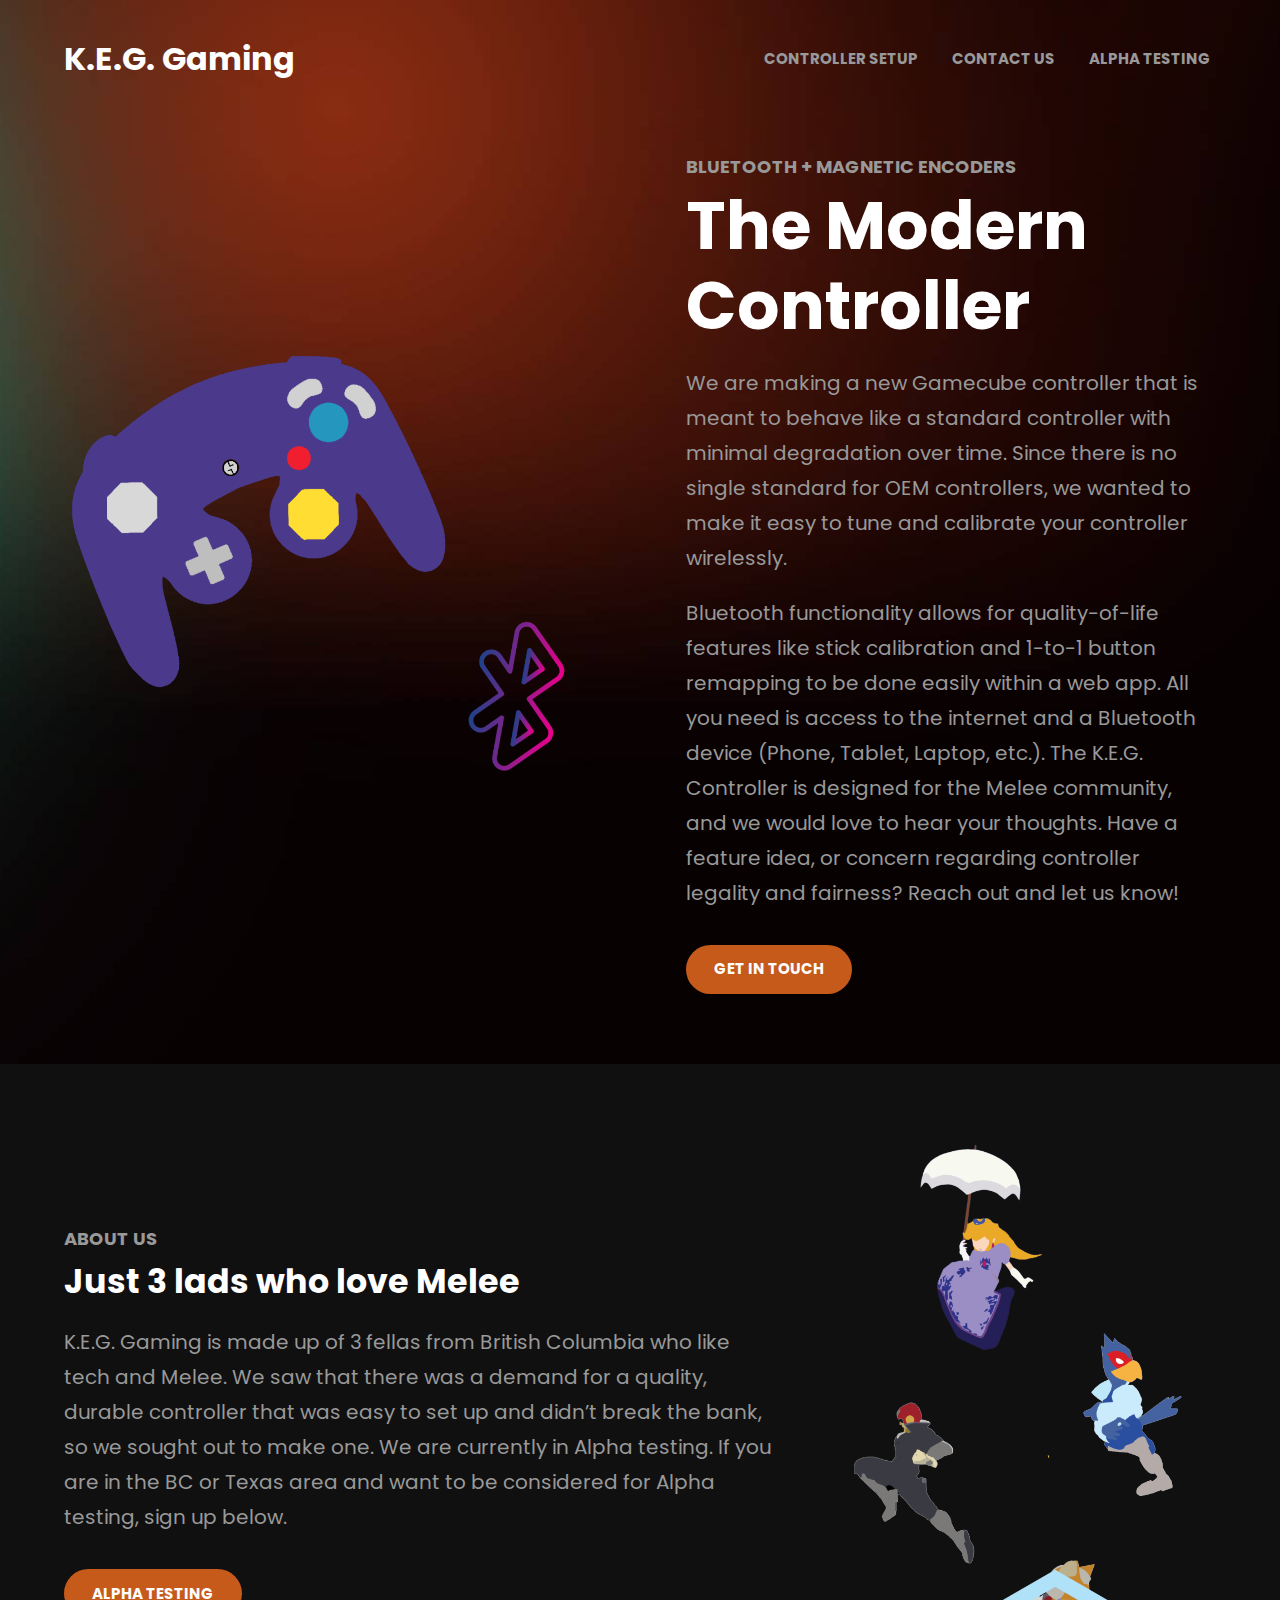
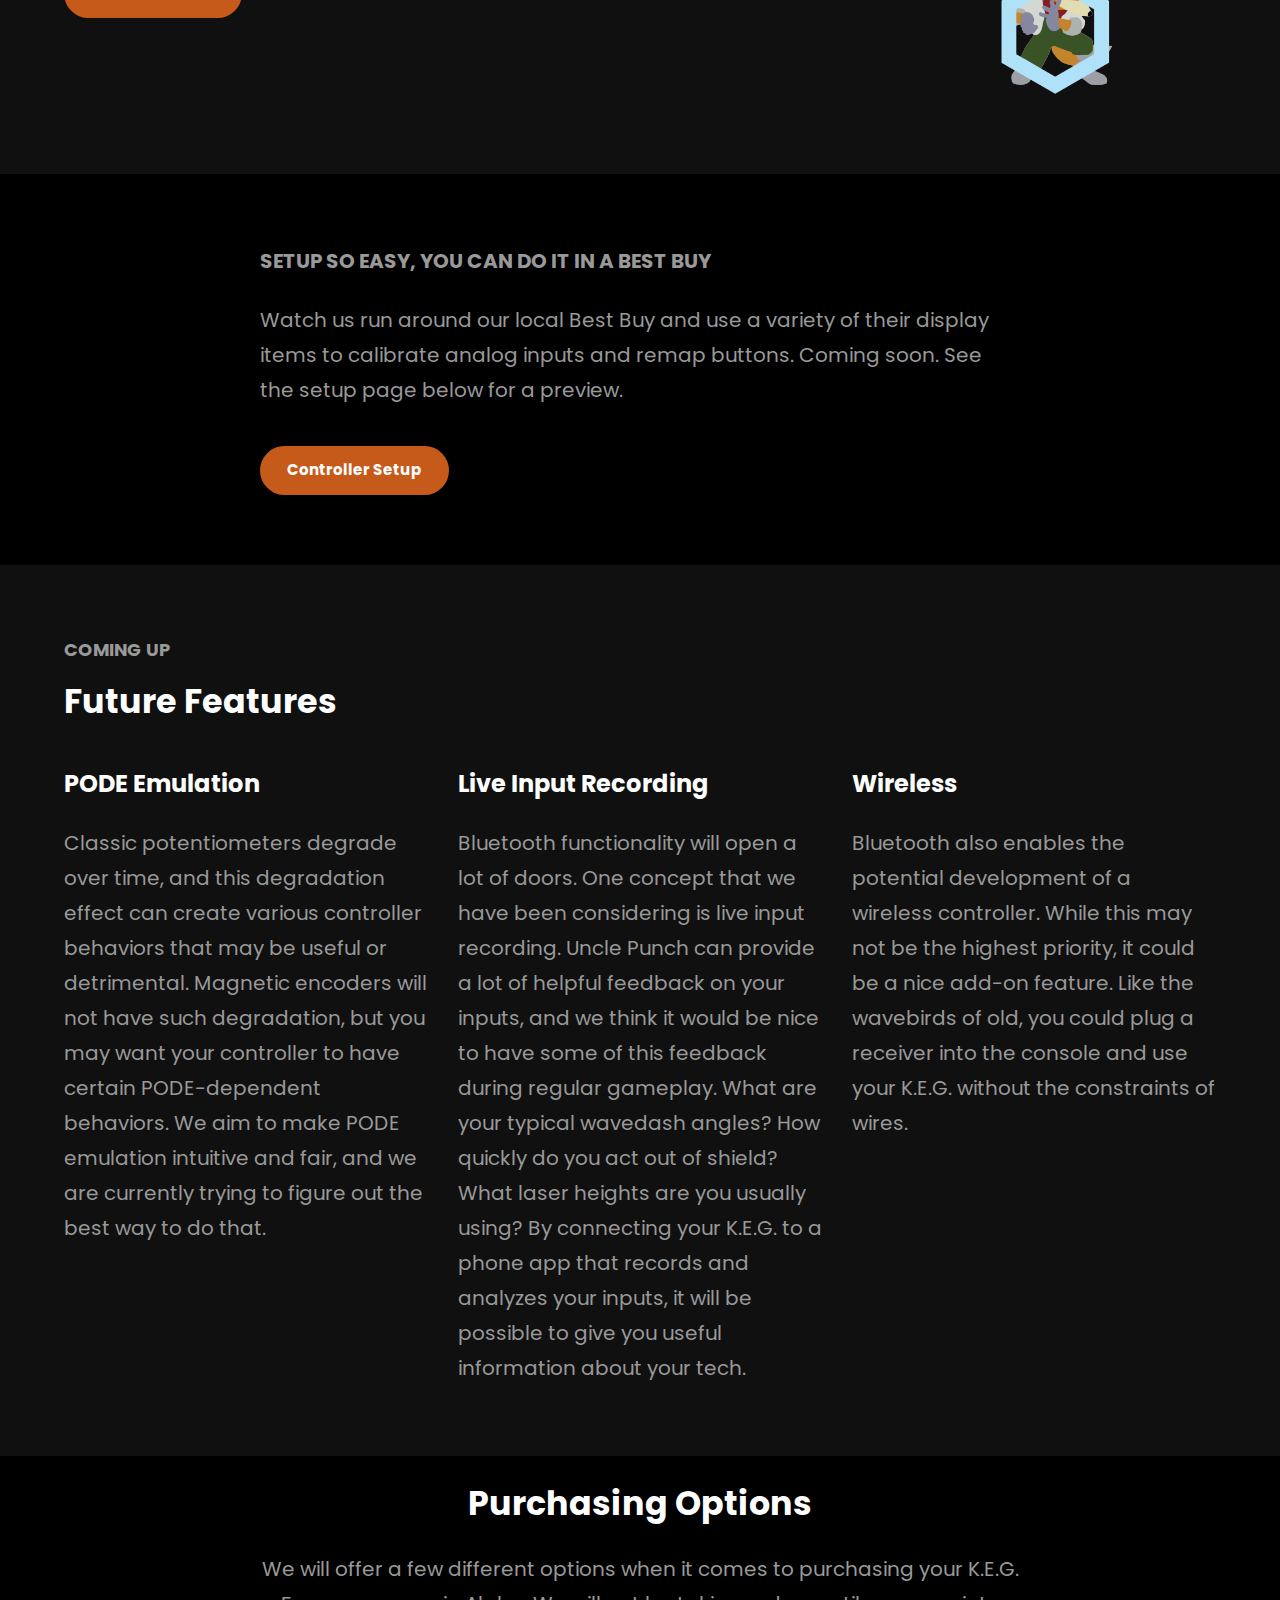
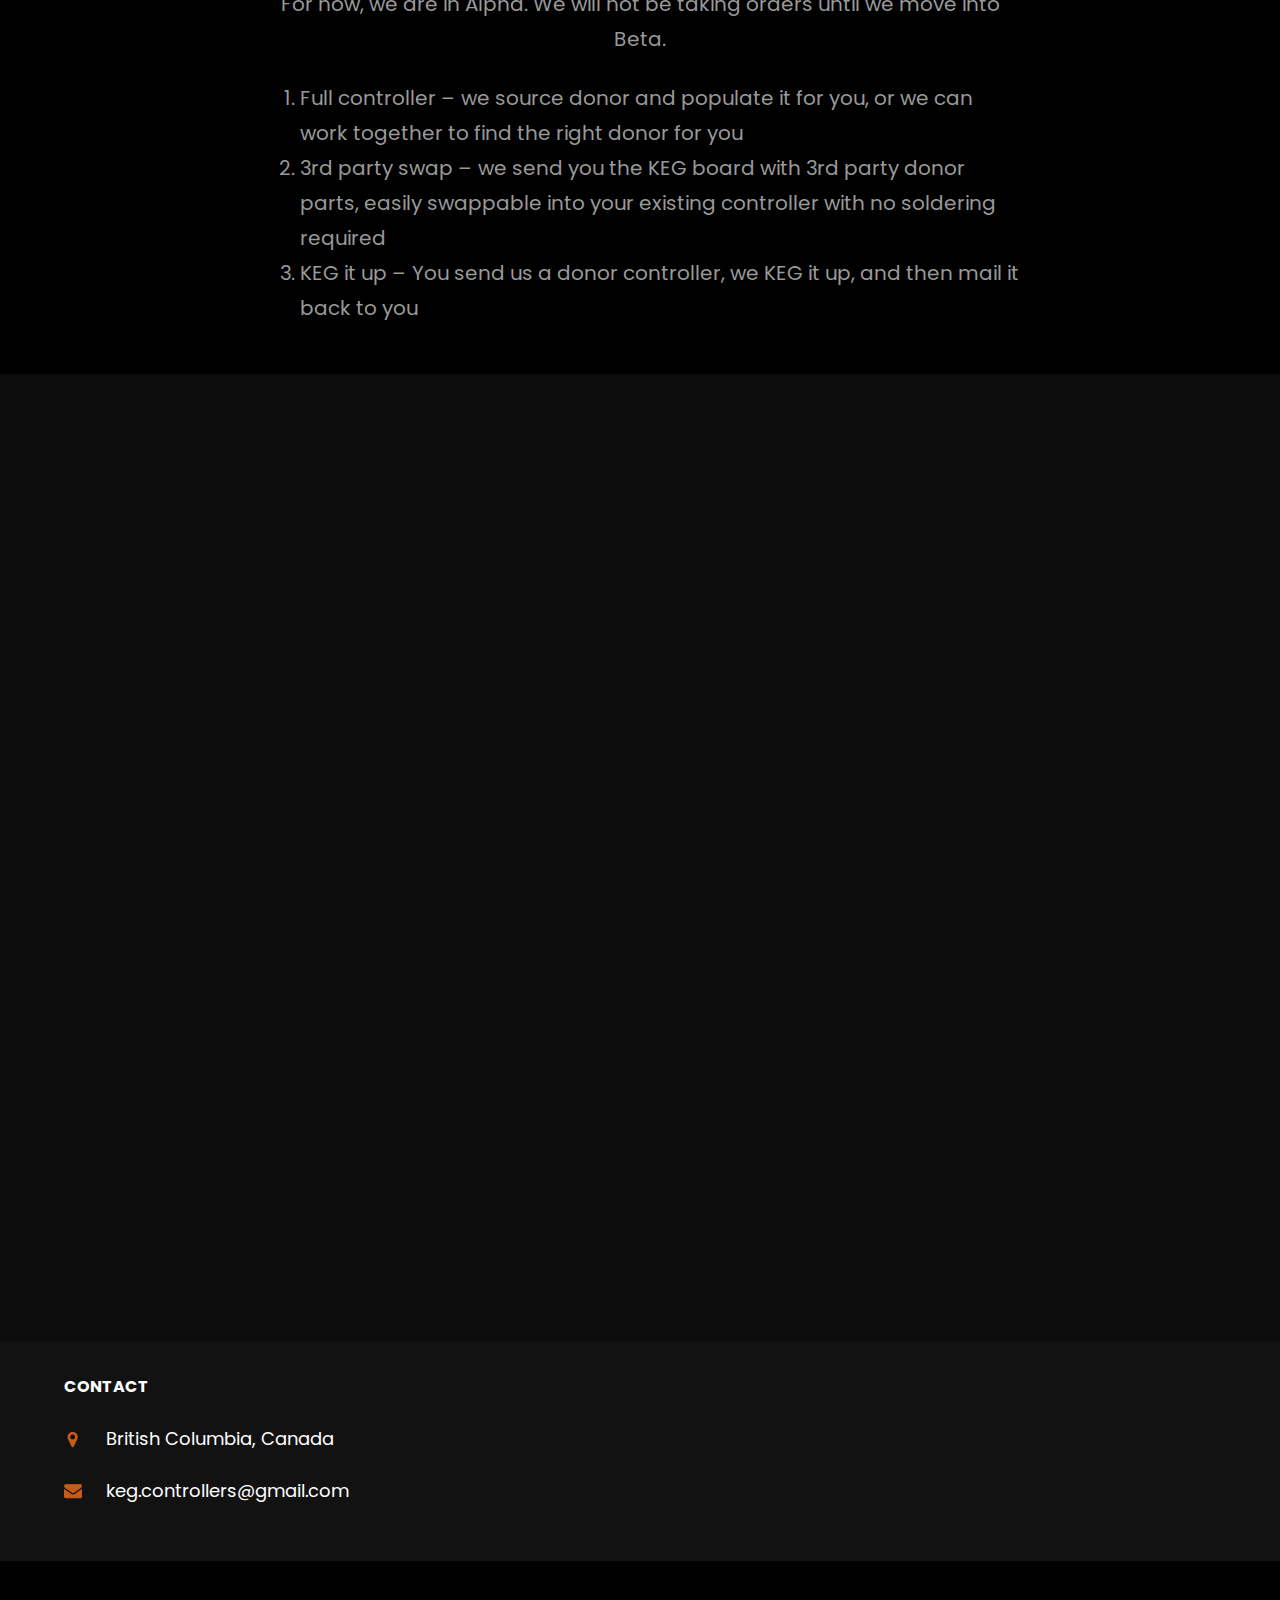
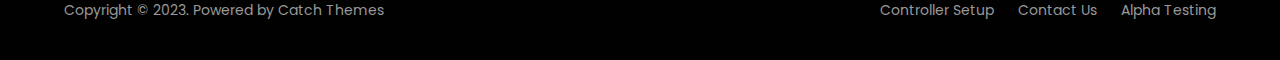
==== commit 069dce38: "removed wp emoji insecurity" ====
--- a/index.html
+++ b/index.html
@@ -1,350 +1,2484 @@
 <!DOCTYPE html>
 <html lang="en-US">
+
 <head>
 	<meta charset="UTF-8">
 	<meta name="viewport" content="width=device-width, initial-scale=1">
-<meta name="robots" content="max-image-preview:large">
-<title>K.E.G. Gaming</title>
-<link rel="alternate" type="application/rss+xml" title="K.E.G. Gaming &raquo; Feed" href="https://keg-gaming.github.io/feed/">
-<link rel="alternate" type="application/rss+xml" title="K.E.G. Gaming &raquo; Comments Feed" href="https://keg-gaming.github.io/comments/feed/">
-<script>
-window._wpemojiSettings = {"baseUrl":"https://s.w.org/images/core/emoji/14.0.0/72x72/","ext":".png","svgUrl":"https://s.w.org/images/core/emoji/14.0.0/svg/","svgExt":".svg","source":{"concatemoji":"http://keg-controllers.local/wp-includes/js/wp-emoji-release.min.js?ver=6.1.1"}};
-/*! This file is auto-generated */
-!function(e,a,t){var n,r,o,i=a.createElement("canvas"),p=i.getContext&&i.getContext("2d");function s(e,t){var a=String.fromCharCode,e=(p.clearRect(0,0,i.width,i.height),p.fillText(a.apply(this,e),0,0),i.toDataURL());return p.clearRect(0,0,i.width,i.height),p.fillText(a.apply(this,t),0,0),e===i.toDataURL()}function c(e){var t=a.createElement("script");t.src=e,t.defer=t.type="text/javascript",a.getElementsByTagName("head")[0].appendChild(t)}for(o=Array("flag","emoji"),t.supports={everything:!0,everythingExceptFlag:!0},r=0;r<o.length;r++)t.supports[o[r]]=function(e){if(p&&p.fillText)switch(p.textBaseline="top",p.font="600 32px Arial",e){case"flag":return s([127987,65039,8205,9895,65039],[127987,65039,8203,9895,65039])?!1:!s([55356,56826,55356,56819],[55356,56826,8203,55356,56819])&&!s([55356,57332,56128,56423,56128,56418,56128,56421,56128,56430,56128,56423,56128,56447],[55356,57332,8203,56128,56423,8203,56128,56418,8203,56128,56421,8203,56128,56430,8203,56128,56423,8203,56128,56447]);case"emoji":return!s([129777,127995,8205,129778,127999],[129777,127995,8203,129778,127999])}return!1}(o[r]),t.supports.everything=t.supports.everything&&t.supports[o[r]],"flag"!==o[r]&&(t.supports.everythingExceptFlag=t.supports.everythingExceptFlag&&t.supports[o[r]]);t.supports.everythingExceptFlag=t.supports.everythingExceptFlag&&!t.supports.flag,t.DOMReady=!1,t.readyCallback=function(){t.DOMReady=!0},t.supports.everything||(n=function(){t.readyCallback()},a.addEventListener?(a.addEventListener("DOMContentLoaded",n,!1),e.addEventListener("load",n,!1)):(e.attachEvent("onload",n),a.attachEvent("onreadystatechange",function(){"complete"===a.readyState&&t.readyCallback()})),(e=t.source||{}).concatemoji?c(e.concatemoji):e.wpemoji&&e.twemoji&&(c(e.twemoji),c(e.wpemoji)))}(window,document,window._wpemojiSettings);
-</script>
-<style>img.wp-smiley,
-img.emoji {
-	display: inline !important;
-	border: none !important;
-	box-shadow: none !important;
-	height: 1em !important;
-	width: 1em !important;
-	margin: 0 0.07em !important;
-	vertical-align: -0.1em !important;
-	background: none !important;
-	padding: 0 !important;
-}</style>
-	<style id="wp-block-site-logo-inline-css">.wp-block-site-logo{box-sizing:border-box;line-height:0}.wp-block-site-logo a{display:inline-block}.wp-block-site-logo.is-default-size img{width:120px;height:auto}.wp-block-site-logo img{height:auto;max-width:100%}.wp-block-site-logo a,.wp-block-site-logo img{border-radius:inherit}.wp-block-site-logo.aligncenter{margin-left:auto;margin-right:auto;text-align:center}.wp-block-site-logo.is-style-rounded{border-radius:9999px}</style>
-<style id="wp-block-site-title-inline-css">.wp-block-site-title{font-size: var(--wp--preset--font-size--large);font-weight: var(--wp--custom--typography--font-weight--bold);line-height: 1.31;text-transform: capitalize;}</style>
-<style id="wp-block-site-tagline-inline-css">.wp-block-site-tagline{color: var(--wp--preset--color--foreground);font-size: var(--wp--preset--font-size--tiny);line-height: var(--wp--custom--typography--line-height--extra-small);}</style>
-<style id="wp-block-group-inline-css">.wp-block-group{box-sizing:border-box}
-:where(.wp-block-group.has-background){padding:1.25em 2.375em}</style>
-<style id="wp-block-navigation-link-inline-css">.wp-block-navigation .wp-block-navigation-item__label{word-break:normal;overflow-wrap:break-word}.wp-block-navigation .wp-block-navigation-item__description{display:none}</style>
-<link rel="stylesheet" id="wp-block-navigation-css" href="https://keg-gaming.github.io/wp-includes/blocks/navigation/style.min.css?ver=6.1.1" media="all">
-<style id="wp-block-navigation-inline-css">.wp-block-navigation{color: var(--wp--preset--color--body-text);font-size: var(--wp--preset--font-size--small);font-weight: var(--wp--custom--typography--font-weight--bold);line-height: 1.87;text-transform: uppercase;}
-.wp-block-navigation a:where(:not(.wp-element-button)){color: inherit;}</style>
-<style id="wp-block-heading-inline-css">h1.has-background,h2.has-background,h3.has-background,h4.has-background,h5.has-background,h6.has-background{padding:1.25em 2.375em}
-h1,h2,h3,h4,h5,h6{color: var(--wp--preset--color--foreground);font-family: var(--wp--preset--font-family--poppins);font-weight: var(--wp--custom--typography--font-weight--bold);margin-top: 5px;margin-bottom: 5px;}</style>
-<style id="wp-block-paragraph-inline-css">.is-small-text{font-size:.875em}.is-regular-text{font-size:1em}.is-large-text{font-size:2.25em}.is-larger-text{font-size:3em}.has-drop-cap:not(:focus):first-letter{float:left;font-size:8.4em;line-height:.68;font-weight:100;margin:.05em .1em 0 0;text-transform:uppercase;font-style:normal}p.has-drop-cap.has-background{overflow:hidden}p.has-background{padding:1.25em 2.375em}:where(p.has-text-color:not(.has-link-color)) a{color:inherit}</style>
-<style id="wp-block-button-inline-css">.wp-block-button__link{cursor:pointer;display:inline-block;text-align:center;word-break:break-word;box-sizing:border-box}.wp-block-button__link.aligncenter{text-align:center}.wp-block-button__link.alignright{text-align:right}:where(.wp-block-button__link){box-shadow:none;text-decoration:none;border-radius:9999px;padding:calc(.667em + 2px) calc(1.333em + 2px)}.wp-block-button[style*=text-decoration] .wp-block-button__link{text-decoration:inherit}.wp-block-buttons>.wp-block-button.has-custom-width{max-width:none}.wp-block-buttons>.wp-block-button.has-custom-width .wp-block-button__link{width:100%}.wp-block-buttons>.wp-block-button.has-custom-font-size .wp-block-button__link{font-size:inherit}.wp-block-buttons>.wp-block-button.wp-block-button__width-25{width:calc(25% - var(--wp--style--block-gap, .5em)*0.75)}.wp-block-buttons>.wp-block-button.wp-block-button__width-50{width:calc(50% - var(--wp--style--block-gap, .5em)*0.5)}.wp-block-buttons>.wp-block-button.wp-block-button__width-75{width:calc(75% - var(--wp--style--block-gap, .5em)*0.25)}.wp-block-buttons>.wp-block-button.wp-block-button__width-100{width:100%;flex-basis:100%}.wp-block-buttons.is-vertical>.wp-block-button.wp-block-button__width-25{width:25%}.wp-block-buttons.is-vertical>.wp-block-button.wp-block-button__width-50{width:50%}.wp-block-buttons.is-vertical>.wp-block-button.wp-block-button__width-75{width:75%}.wp-block-button.is-style-squared,.wp-block-button__link.wp-block-button.is-style-squared{border-radius:0}.wp-block-button.no-border-radius,.wp-block-button__link.no-border-radius{border-radius:0!important}.wp-block-button.is-style-outline>.wp-block-button__link,.wp-block-button .wp-block-button__link.is-style-outline{border:2px solid;padding:.667em 1.333em}.wp-block-button.is-style-outline>.wp-block-button__link:not(.has-text-color),.wp-block-button .wp-block-button__link.is-style-outline:not(.has-text-color){color:currentColor}.wp-block-button.is-style-outline>.wp-block-button__link:not(.has-background),.wp-block-button .wp-block-button__link.is-style-outline:not(.has-background){background-color:transparent;background-image:none}
-.wp-block-button .wp-block-button__link{background-color: var(--wp--preset--color--text-link);border-radius: 28px;color: var(--wp--preset--color--color-light);font-family: var(--wp--preset--font-family--poppins);font-size: var(--wp--preset--font-size--small);font-weight: var(--wp--custom--typography--font-weight--bold);line-height: var(--wp--custom--typography--line-height--paragraph);margin-top: 14px;padding-top: max(0.7rem, 0.75vw);padding-right: max(1.5rem, 1.85vw);padding-bottom: max(0.7rem, 0.75vw);padding-left: max(1.5rem, 1.85vw);text-transform: uppercase;}</style>
-<style id="wp-block-buttons-inline-css">.wp-block-buttons.is-vertical{flex-direction:column}.wp-block-buttons.is-vertical>.wp-block-button:last-child{margin-bottom:0}.wp-block-buttons>.wp-block-button{display:inline-block;margin:0}.wp-block-buttons.is-content-justification-left{justify-content:flex-start}.wp-block-buttons.is-content-justification-left.is-vertical{align-items:flex-start}.wp-block-buttons.is-content-justification-center{justify-content:center}.wp-block-buttons.is-content-justification-center.is-vertical{align-items:center}.wp-block-buttons.is-content-justification-right{justify-content:flex-end}.wp-block-buttons.is-content-justification-right.is-vertical{align-items:flex-end}.wp-block-buttons.is-content-justification-space-between{justify-content:space-between}.wp-block-buttons.aligncenter{text-align:center}.wp-block-buttons:not(.is-content-justification-space-between,.is-content-justification-right,.is-content-justification-left,.is-content-justification-center) .wp-block-button.aligncenter{margin-left:auto;margin-right:auto;width:100%}.wp-block-buttons[style*=text-decoration] .wp-block-button,.wp-block-buttons[style*=text-decoration] .wp-block-button__link{text-decoration:inherit}.wp-block-buttons.has-custom-font-size .wp-block-button__link{font-size:inherit}.wp-block-button.aligncenter{text-align:center}</style>
-<style id="wp-block-media-text-inline-css">.wp-block-media-text{
-  /*!rtl:begin:ignore*/direction:ltr;
-  /*!rtl:end:ignore*/display:grid;grid-template-columns:50% 1fr;grid-template-rows:auto;box-sizing:border-box}.wp-block-media-text.has-media-on-the-right{grid-template-columns:1fr 50%}.wp-block-media-text.is-vertically-aligned-top .wp-block-media-text__content,.wp-block-media-text.is-vertically-aligned-top .wp-block-media-text__media{align-self:start}.wp-block-media-text.is-vertically-aligned-center .wp-block-media-text__content,.wp-block-media-text.is-vertically-aligned-center .wp-block-media-text__media,.wp-block-media-text .wp-block-media-text__content,.wp-block-media-text .wp-block-media-text__media{align-self:center}.wp-block-media-text.is-vertically-aligned-bottom .wp-block-media-text__content,.wp-block-media-text.is-vertically-aligned-bottom .wp-block-media-text__media{align-self:end}.wp-block-media-text .wp-block-media-text__media{
-  /*!rtl:begin:ignore*/grid-column:1;grid-row:1;
-  /*!rtl:end:ignore*/margin:0}.wp-block-media-text .wp-block-media-text__content{direction:ltr;
-  /*!rtl:begin:ignore*/grid-column:2;grid-row:1;
-  /*!rtl:end:ignore*/padding:0 8%;word-break:break-word}.wp-block-media-text.has-media-on-the-right .wp-block-media-text__media{
-  /*!rtl:begin:ignore*/grid-column:2;grid-row:1
-  /*!rtl:end:ignore*/}.wp-block-media-text.has-media-on-the-right .wp-block-media-text__content{
-  /*!rtl:begin:ignore*/grid-column:1;grid-row:1
-  /*!rtl:end:ignore*/}.wp-block-media-text__media img,.wp-block-media-text__media video{height:auto;max-width:unset;width:100%;vertical-align:middle}.wp-block-media-text.is-image-fill .wp-block-media-text__media{height:100%;min-height:250px;background-size:cover}.wp-block-media-text.is-image-fill .wp-block-media-text__media>a{display:block;height:100%}.wp-block-media-text.is-image-fill .wp-block-media-text__media img{position:absolute;width:1px;height:1px;padding:0;margin:-1px;overflow:hidden;clip:rect(0,0,0,0);border:0}@media (max-width:600px){.wp-block-media-text.is-stacked-on-mobile{grid-template-columns:100%!important}.wp-block-media-text.is-stacked-on-mobile .wp-block-media-text__media{grid-column:1;grid-row:1}.wp-block-media-text.is-stacked-on-mobile .wp-block-media-text__content{grid-column:1;grid-row:2}}</style>
-<link rel="stylesheet" id="wp-block-cover-css" href="https://keg-gaming.github.io/wp-includes/blocks/cover/style.min.css?ver=6.1.1" media="all">
-<style id="wp-block-template-part-inline-css">.wp-block-template-part.has-background{padding:1.25em 2.375em;margin-top:0;margin-bottom:0}</style>
-<style id="wp-block-columns-inline-css">.wp-block-columns{display:flex;margin-bottom:1.75em;box-sizing:border-box;flex-wrap:wrap!important;align-items:normal!important}@media (min-width:782px){.wp-block-columns{flex-wrap:nowrap!important}}.wp-block-columns.are-vertically-aligned-top{align-items:flex-start}.wp-block-columns.are-vertically-aligned-center{align-items:center}.wp-block-columns.are-vertically-aligned-bottom{align-items:flex-end}@media (max-width:781px){.wp-block-columns:not(.is-not-stacked-on-mobile)>.wp-block-column{flex-basis:100%!important}}@media (min-width:782px){.wp-block-columns:not(.is-not-stacked-on-mobile)>.wp-block-column{flex-basis:0;flex-grow:1}.wp-block-columns:not(.is-not-stacked-on-mobile)>.wp-block-column[style*=flex-basis]{flex-grow:0}}.wp-block-columns.is-not-stacked-on-mobile{flex-wrap:nowrap!important}.wp-block-columns.is-not-stacked-on-mobile>.wp-block-column{flex-basis:0;flex-grow:1}.wp-block-columns.is-not-stacked-on-mobile>.wp-block-column[style*=flex-basis]{flex-grow:0}:where(.wp-block-columns.has-background){padding:1.25em 2.375em}.wp-block-column{flex-grow:1;min-width:0;word-break:break-word;overflow-wrap:break-word}.wp-block-column.is-vertically-aligned-top{align-self:flex-start}.wp-block-column.is-vertically-aligned-center{align-self:center}.wp-block-column.is-vertically-aligned-bottom{align-self:flex-end}.wp-block-column.is-vertically-aligned-bottom,.wp-block-column.is-vertically-aligned-center,.wp-block-column.is-vertically-aligned-top{width:100%}</style>
-<style id="wp-block-list-inline-css">ol,ul{box-sizing:border-box}ol.has-background,ul.has-background{padding:1.25em 2.375em}</style>
-<style id="wp-duotone-000097-ff4747-27-inline-css">.wp-duotone-000097-ff4747-27 > .wp-block-cover__image-background, .wp-duotone-000097-ff4747-27 > .wp-block-cover__video-background{filter:url('#wp-duotone-000097-ff4747-27') !important;}</style>
-<style id="wp-block-image-inline-css">.wp-block-image img{height:auto;max-width:100%;vertical-align:bottom}.wp-block-image.has-custom-border img,.wp-block-image img{box-sizing:border-box}.wp-block-image.aligncenter{text-align:center}.wp-block-image.alignfull img,.wp-block-image.alignwide img{height:auto;width:100%}.wp-block-image.aligncenter,.wp-block-image .aligncenter,.wp-block-image.alignleft,.wp-block-image .alignleft,.wp-block-image.alignright,.wp-block-image .alignright{display:table}.wp-block-image.aligncenter>figcaption,.wp-block-image .aligncenter>figcaption,.wp-block-image.alignleft>figcaption,.wp-block-image .alignleft>figcaption,.wp-block-image.alignright>figcaption,.wp-block-image .alignright>figcaption{display:table-caption;caption-side:bottom}.wp-block-image .alignleft{float:left;margin:.5em 1em .5em 0}.wp-block-image .alignright{float:right;margin:.5em 0 .5em 1em}.wp-block-image .aligncenter{margin-left:auto;margin-right:auto}.wp-block-image figcaption{margin-top:.5em;margin-bottom:1em}.wp-block-image.is-style-circle-mask img,.wp-block-image.is-style-rounded img,.wp-block-image .is-style-rounded img{border-radius:9999px}@supports ((-webkit-mask-image:none) or (mask-image:none)) or (-webkit-mask-image:none){.wp-block-image.is-style-circle-mask img{-webkit-mask-image:url('data:image/svg+xml;utf8,<svg viewBox="0 0 100 100" xmlns="http://www.w3.org/2000/svg"><circle cx="50" cy="50" r="50"/></svg>');mask-image:url('data:image/svg+xml;utf8,<svg viewBox="0 0 100 100" xmlns="http://www.w3.org/2000/svg"><circle cx="50" cy="50" r="50"/></svg>');mask-mode:alpha;-webkit-mask-repeat:no-repeat;mask-repeat:no-repeat;-webkit-mask-size:contain;mask-size:contain;-webkit-mask-position:center;mask-position:center;border-radius:0}}.wp-block-image :where(.has-border-color){border-style:solid}.wp-block-image :where([style*=border-top-color]){border-top-style:solid}.wp-block-image :where([style*=border-right-color]){border-right-style:solid}.wp-block-image :where([style*=border-bottom-color]){border-bottom-style:solid}.wp-block-image :where([style*=border-left-color]){border-left-style:solid}.wp-block-image :where([style*=border-width]){border-style:solid}.wp-block-image :where([style*=border-top-width]){border-top-style:solid}.wp-block-image :where([style*=border-right-width]){border-right-style:solid}.wp-block-image :where([style*=border-bottom-width]){border-bottom-style:solid}.wp-block-image :where([style*=border-left-width]){border-left-style:solid}.wp-block-image figure{margin:0}
-.wp-block-image figcaption{color:#555;font-size:13px;text-align:center}.is-dark-theme .wp-block-image figcaption{color:hsla(0,0%,100%,.65)}.wp-block-image{margin:0 0 1em}</style>
-<style id="wp-block-library-inline-css">:root{--wp-admin-theme-color:#007cba;--wp-admin-theme-color--rgb:0,124,186;--wp-admin-theme-color-darker-10:#006ba1;--wp-admin-theme-color-darker-10--rgb:0,107,161;--wp-admin-theme-color-darker-20:#005a87;--wp-admin-theme-color-darker-20--rgb:0,90,135;--wp-admin-border-width-focus:2px}@media (-webkit-min-device-pixel-ratio:2),(min-resolution:192dpi){:root{--wp-admin-border-width-focus:1.5px}}.wp-element-button{cursor:pointer}:root{--wp--preset--font-size--normal:16px;--wp--preset--font-size--huge:42px}:root .has-very-light-gray-background-color{background-color:#eee}:root .has-very-dark-gray-background-color{background-color:#313131}:root .has-very-light-gray-color{color:#eee}:root .has-very-dark-gray-color{color:#313131}:root .has-vivid-green-cyan-to-vivid-cyan-blue-gradient-background{background:linear-gradient(135deg,#00d084,#0693e3)}:root .has-purple-crush-gradient-background{background:linear-gradient(135deg,#34e2e4,#4721fb 50%,#ab1dfe)}:root .has-hazy-dawn-gradient-background{background:linear-gradient(135deg,#faaca8,#dad0ec)}:root .has-subdued-olive-gradient-background{background:linear-gradient(135deg,#fafae1,#67a671)}:root .has-atomic-cream-gradient-background{background:linear-gradient(135deg,#fdd79a,#004a59)}:root .has-nightshade-gradient-background{background:linear-gradient(135deg,#330968,#31cdcf)}:root .has-midnight-gradient-background{background:linear-gradient(135deg,#020381,#2874fc)}.has-regular-font-size{font-size:1em}.has-larger-font-size{font-size:2.625em}.has-normal-font-size{font-size:var(--wp--preset--font-size--normal)}.has-huge-font-size{font-size:var(--wp--preset--font-size--huge)}.has-text-align-center{text-align:center}.has-text-align-left{text-align:left}.has-text-align-right{text-align:right}#end-resizable-editor-section{display:none}.aligncenter{clear:both}.items-justified-left{justify-content:flex-start}.items-justified-center{justify-content:center}.items-justified-right{justify-content:flex-end}.items-justified-space-between{justify-content:space-between}.screen-reader-text{border:0;clip:rect(1px,1px,1px,1px);clip-path:inset(50%);height:1px;margin:-1px;overflow:hidden;padding:0;position:absolute;width:1px;word-wrap:normal!important}.screen-reader-text:focus{background-color:#ddd;clip:auto!important;clip-path:none;color:#444;display:block;font-size:1em;height:auto;left:5px;line-height:normal;padding:15px 23px 14px;text-decoration:none;top:5px;width:auto;z-index:100000}html :where(.has-border-color){border-style:solid}html :where([style*=border-top-color]){border-top-style:solid}html :where([style*=border-right-color]){border-right-style:solid}html :where([style*=border-bottom-color]){border-bottom-style:solid}html :where([style*=border-left-color]){border-left-style:solid}html :where([style*=border-width]){border-style:solid}html :where([style*=border-top-width]){border-top-style:solid}html :where([style*=border-right-width]){border-right-style:solid}html :where([style*=border-bottom-width]){border-bottom-style:solid}html :where([style*=border-left-width]){border-left-style:solid}html :where(img[class*=wp-image-]){height:auto;max-width:100%}figure{margin:0 0 1em}</style>
-<style id="global-styles-inline-css">body{--wp--preset--color--black: #000000;--wp--preset--color--cyan-bluish-gray: #abb8c3;--wp--preset--color--white: #ffffff;--wp--preset--color--pale-pink: #f78da7;--wp--preset--color--vivid-red: #cf2e2e;--wp--preset--color--luminous-vivid-orange: #ff6900;--wp--preset--color--luminous-vivid-amber: #fcb900;--wp--preset--color--light-green-cyan: #7bdcb5;--wp--preset--color--vivid-green-cyan: #00d084;--wp--preset--color--pale-cyan-blue: #8ed1fc;--wp--preset--color--vivid-cyan-blue: #0693e3;--wp--preset--color--vivid-purple: #9b51e0;--wp--preset--color--background: #000000;--wp--preset--color--foreground: #ffffff;--wp--preset--color--primary: #101010;--wp--preset--color--secondary: #2e2e2e;--wp--preset--color--tertiary: #121212;--wp--preset--color--text-link: #c65a1b;--wp--preset--color--body-text: #999999;--wp--preset--color--border-color: #282828;--wp--preset--color--rose: #ff27a9;--wp--preset--color--bean-red: #ff575d;--wp--preset--color--ironside-grey: #666666;--wp--preset--color--white-smoke: #f6f6f6;--wp--preset--color--dune: #333333;--wp--preset--color--color-light: #fefefe;--wp--preset--color--color-dark: #010101;--wp--preset--color--woodsmoke: #0e0c0c;--wp--preset--color--deep-orange: #ea6733;--wp--preset--color--eucalyptus: #3fe0b3;--wp--preset--gradient--vivid-cyan-blue-to-vivid-purple: linear-gradient(135deg,rgba(6,147,227,1) 0%,rgb(155,81,224) 100%);--wp--preset--gradient--light-green-cyan-to-vivid-green-cyan: linear-gradient(135deg,rgb(122,220,180) 0%,rgb(0,208,130) 100%);--wp--preset--gradient--luminous-vivid-amber-to-luminous-vivid-orange: linear-gradient(135deg,rgba(252,185,0,1) 0%,rgba(255,105,0,1) 100%);--wp--preset--gradient--luminous-vivid-orange-to-vivid-red: linear-gradient(135deg,rgba(255,105,0,1) 0%,rgb(207,46,46) 100%);--wp--preset--gradient--very-light-gray-to-cyan-bluish-gray: linear-gradient(135deg,rgb(238,238,238) 0%,rgb(169,184,195) 100%);--wp--preset--gradient--cool-to-warm-spectrum: linear-gradient(135deg,rgb(74,234,220) 0%,rgb(151,120,209) 20%,rgb(207,42,186) 40%,rgb(238,44,130) 60%,rgb(251,105,98) 80%,rgb(254,248,76) 100%);--wp--preset--gradient--blush-light-purple: linear-gradient(135deg,rgb(255,206,236) 0%,rgb(152,150,240) 100%);--wp--preset--gradient--blush-bordeaux: linear-gradient(135deg,rgb(254,205,165) 0%,rgb(254,45,45) 50%,rgb(107,0,62) 100%);--wp--preset--gradient--luminous-dusk: linear-gradient(135deg,rgb(255,203,112) 0%,rgb(199,81,192) 50%,rgb(65,88,208) 100%);--wp--preset--gradient--pale-ocean: linear-gradient(135deg,rgb(255,245,203) 0%,rgb(182,227,212) 50%,rgb(51,167,181) 100%);--wp--preset--gradient--electric-grass: linear-gradient(135deg,rgb(202,248,128) 0%,rgb(113,206,126) 100%);--wp--preset--gradient--midnight: linear-gradient(135deg,rgb(2,3,129) 0%,rgb(40,116,252) 100%);--wp--preset--gradient--vertical-secondary-to-tertiary: linear-gradient(to bottom,var(--wp--preset--color--secondary) 0%,var(--wp--preset--color--tertiary) 100%);--wp--preset--gradient--vertical-secondary-to-background: linear-gradient(to bottom,var(--wp--preset--color--secondary) 0%,var(--wp--preset--color--background) 100%);--wp--preset--gradient--vertical-tertiary-to-background: linear-gradient(to bottom,var(--wp--preset--color--tertiary) 0%,var(--wp--preset--color--background) 100%);--wp--preset--gradient--diagonal-primary-to-foreground: linear-gradient(to bottom right,var(--wp--preset--color--primary) 0%,var(--wp--preset--color--foreground) 100%);--wp--preset--gradient--diagonal-secondary-to-background: linear-gradient(to bottom right,var(--wp--preset--color--secondary) 50%,var(--wp--preset--color--background) 50%);--wp--preset--gradient--diagonal-background-to-secondary: linear-gradient(to bottom right,var(--wp--preset--color--background) 50%,var(--wp--preset--color--secondary) 50%);--wp--preset--gradient--diagonal-tertiary-to-background: linear-gradient(to bottom right,var(--wp--preset--color--tertiary) 50%,var(--wp--preset--color--background) 50%);--wp--preset--gradient--diagonal-background-to-tertiary: linear-gradient(to bottom right,var(--wp--preset--color--background) 50%,var(--wp--preset--color--tertiary) 50%);--wp--preset--gradient--horizontal-rose-to-bean-red: linear-gradient(to right,var(--wp--preset--color--rose) 0%,var(--wp--preset--color--bean-red) 100%);--wp--preset--gradient--horizontal-bean-red-to-rose: linear-gradient(to right,var(--wp--preset--color--bean-red) 0%,var(--wp--preset--color--rose) 100%);--wp--preset--gradient--horizontal-color-gradient-first-to-gradient-second: linear-gradient(to right,var(--wp--preset--color--background) 0%,var(--wp--preset--color--background) 100%);--wp--preset--gradient--horizontal-deep-orange-to-eucalyptus: linear-gradient(to right,var(--wp--preset--color--deep-orange) 0%,var(--wp--preset--color--eucalyptus) 99%);--wp--preset--duotone--dark-grayscale: url('#wp-duotone-dark-grayscale');--wp--preset--duotone--grayscale: url('#wp-duotone-grayscale');--wp--preset--duotone--purple-yellow: url('#wp-duotone-purple-yellow');--wp--preset--duotone--blue-red: url('#wp-duotone-blue-red');--wp--preset--duotone--midnight: url('#wp-duotone-midnight');--wp--preset--duotone--magenta-yellow: url('#wp-duotone-magenta-yellow');--wp--preset--duotone--purple-green: url('#wp-duotone-purple-green');--wp--preset--duotone--blue-orange: url('#wp-duotone-blue-orange');--wp--preset--duotone--foreground-and-background: url('#wp-duotone-foreground-and-background');--wp--preset--duotone--foreground-and-secondary: url('#wp-duotone-foreground-and-secondary');--wp--preset--duotone--foreground-and-tertiary: url('#wp-duotone-foreground-and-tertiary');--wp--preset--duotone--link-and-background: url('#wp-duotone-link-and-background');--wp--preset--duotone--link-and-secondary: url('#wp-duotone-link-and-secondary');--wp--preset--duotone--link-and-tertiary: url('#wp-duotone-link-and-tertiary');--wp--preset--font-size--small: 15px;--wp--preset--font-size--medium: 16px;--wp--preset--font-size--large: clamp(24px,4.2vw,32px);--wp--preset--font-size--x-large: 42px;--wp--preset--font-size--tiny: 13px;--wp--preset--font-size--extra-small: 14px;--wp--preset--font-size--upper-heading: 18px;--wp--preset--font-size--normal: clamp(18px,1.6vw,20px);--wp--preset--font-size--content-heading: clamp(22px,4.2vw,24px);--wp--preset--font-size--extra-large: clamp(32px,6vw,36px);--wp--preset--font-size--huge: clamp(36px,5.2vw,80px);--wp--preset--font-family--open-sans: "Open Sans", serif;--wp--preset--font-family--poppins: "Poppins", serif;--wp--preset--spacing--20: 0.44rem;--wp--preset--spacing--30: 0.67rem;--wp--preset--spacing--40: 1rem;--wp--preset--spacing--50: 1.5rem;--wp--preset--spacing--60: 2.25rem;--wp--preset--spacing--70: 3.38rem;--wp--preset--spacing--80: 5.06rem;--wp--custom--spacing--extra-small: clamp(28px, 3.5vw, 35px);--wp--custom--spacing--wp-post: clamp(30px, 3.5vw, 56px);--wp--custom--spacing--wp-comment-horizontal: clamp(30px, 3.7vw, 70px);--wp--custom--spacing--wp-comment-vertical: clamp(30px, 3.5vw, 49px);--wp--custom--spacing--wp-block-sidebar: clamp(0px,5vw,96px);--wp--custom--spacing--wp-block-sidebar-widget: clamp(30px, 3.5vw, 63px);--wp--custom--spacing--wp-block-page-numbers: clamp(49px, 3.3vw, 63px);--wp--custom--spacing--wp-footer-vertical: clamp(5px, 2.5vw, 45px);--wp--custom--spacing--normal: clamp(30px, 3.5vw, 40px);--wp--custom--spacing--small: max(1.75rem, 5vw);--wp--custom--spacing--medium: clamp(2rem, 8vw, calc(4 * var(--wp--style--block-gap)));--wp--custom--spacing--large: clamp(3.5rem, 10vw, 5.0625rem);--wp--custom--spacing--outer: var(--wp--custom--spacing--small, 1.25rem);--wp--custom--spacing--section-block-top: clamp(42px, 5.5vw, 105px);--wp--custom--spacing--section-block-bottom: clamp(12px, 5.5vw, 70px);--wp--custom--spacing--section-pricing-content: clamp(21px, 5.5vw, 42px);--wp--custom--spacing--main-block-gap: clamp(18px, 5.5vw, 81px);--wp--custom--spacing--testimonial-inner-gap: clamp(35px, 3.5vw, 42px);--wp--custom--spacing--group-heading-bottom-gap: clamp(35px, 3.5vw, 42px);--wp--custom--typography--font-size--heading-one: clamp(36px,3vw,56px);--wp--custom--typography--font-size--heading-two: clamp(32px,2.6vw,49px);--wp--custom--typography--font-size--heading-three: clamp(28px,1.9vw,36px);--wp--custom--typography--font-size--heading-four: clamp(24px,1.5vw,28px);--wp--custom--typography--font-size--heading-five: clamp(22px,1.3vw,24px);--wp--custom--typography--font-size--heading-six: 18px;--wp--custom--typography--font-size--post-title: clamp(32px,6vw,36px);--wp--custom--typography--line-height--heading-one: 1.38;--wp--custom--typography--line-height--heading-two: 1.43;--wp--custom--typography--line-height--heading-three: 1.36;--wp--custom--typography--line-height--heading-four: 1.5;--wp--custom--typography--line-height--heading-five: 1.458333333333333;--wp--custom--typography--line-height--heading-six: 1.56;--wp--custom--typography--line-height--paragraph: 1.75;--wp--custom--typography--line-height--post-title: 1.36;--wp--custom--typography--line-height--extra-small: 21px;--wp--custom--typography--line-height--small: 28px;--wp--custom--typography--line-height--normal: normal;--wp--custom--typography--font-weight--light: 300;--wp--custom--typography--font-weight--normal: 400;--wp--custom--typography--font-weight--medium: 500;--wp--custom--typography--font-weight--semi-bold: 600;--wp--custom--typography--font-weight--bold: 700;--wp--custom--typography--font-weight--extra-bold: 900;}body { margin: 0;--wp--style--global--content-size: 760px;--wp--style--global--wide-size: 1400px; }.wp-site-blocks > .alignleft { float: left; margin-right: 2em; }.wp-site-blocks > .alignright { float: right; margin-left: 2em; }.wp-site-blocks > .aligncenter { justify-content: center; margin-left: auto; margin-right: auto; }.wp-site-blocks > * { margin-block-start: 0; margin-block-end: 0; }.wp-site-blocks > * + * { margin-block-start: 1.5rem; }body { --wp--style--block-gap: 1.5rem; }body .is-layout-flow > *{margin-block-start: 0;margin-block-end: 0;}body .is-layout-flow > * + *{margin-block-start: 1.5rem;margin-block-end: 0;}body .is-layout-constrained > *{margin-block-start: 0;margin-block-end: 0;}body .is-layout-constrained > * + *{margin-block-start: 1.5rem;margin-block-end: 0;}body .is-layout-flex{gap: 1.5rem;}body .is-layout-flow > .alignleft{float: left;margin-inline-start: 0;margin-inline-end: 2em;}body .is-layout-flow > .alignright{float: right;margin-inline-start: 2em;margin-inline-end: 0;}body .is-layout-flow > .aligncenter{margin-left: auto !important;margin-right: auto !important;}body .is-layout-constrained > .alignleft{float: left;margin-inline-start: 0;margin-inline-end: 2em;}body .is-layout-constrained > .alignright{float: right;margin-inline-start: 2em;margin-inline-end: 0;}body .is-layout-constrained > .aligncenter{margin-left: auto !important;margin-right: auto !important;}body .is-layout-constrained > :where(:not(.alignleft):not(.alignright):not(.alignfull)){max-width: var(--wp--style--global--content-size);margin-left: auto !important;margin-right: auto !important;}body .is-layout-constrained > .alignwide{max-width: var(--wp--style--global--wide-size);}body .is-layout-flex{display: flex;}body .is-layout-flex{flex-wrap: wrap;align-items: center;}body .is-layout-flex > *{margin: 0;}body{background-color: var(--wp--preset--color--background);color: var(--wp--preset--color--body-text);font-family: var(--wp--preset--font-family--poppins);font-size: var(--wp--preset--font-size--normal);line-height: var(--wp--custom--typography--line-height--paragraph);padding-top: 0px;padding-right: 0px;padding-bottom: 0px;padding-left: 0px;}a:where(:not(.wp-element-button)){color: var(--wp--preset--color--foreground);text-decoration: underline;}h1{font-size: var(--wp--custom--typography--font-size--heading-one);line-height: var(--wp--custom--typography--line-height--heading-one);}h2{font-size: var(--wp--custom--typography--font-size--heading-two);line-height: var(--wp--custom--typography--line-height--heading-two);}h3{font-size: var(--wp--custom--typography--font-size--heading-three);line-height: var(--wp--custom--typography--line-height--heading-three);}h4{font-size: var(--wp--custom--typography--font-size--heading-four);line-height: var(--wp--custom--typography--line-height--heading-four);}h5{font-size: var(--wp--custom--typography--font-size--heading-five);line-height: var(--wp--custom--typography--line-height--heading-five);}h6{font-size: var(--wp--custom--typography--font-size--heading-six);line-height: var(--wp--custom--typography--line-height--heading-six);}.wp-element-button, .wp-block-button__link{background-color: #32373c;border-width: 0;color: #fff;font-family: inherit;font-size: inherit;line-height: inherit;padding: calc(0.667em + 2px) calc(1.333em + 2px);text-decoration: none;}.has-black-color{color: var(--wp--preset--color--black) !important;}.has-cyan-bluish-gray-color{color: var(--wp--preset--color--cyan-bluish-gray) !important;}.has-white-color{color: var(--wp--preset--color--white) !important;}.has-pale-pink-color{color: var(--wp--preset--color--pale-pink) !important;}.has-vivid-red-color{color: var(--wp--preset--color--vivid-red) !important;}.has-luminous-vivid-orange-color{color: var(--wp--preset--color--luminous-vivid-orange) !important;}.has-luminous-vivid-amber-color{color: var(--wp--preset--color--luminous-vivid-amber) !important;}.has-light-green-cyan-color{color: var(--wp--preset--color--light-green-cyan) !important;}.has-vivid-green-cyan-color{color: var(--wp--preset--color--vivid-green-cyan) !important;}.has-pale-cyan-blue-color{color: var(--wp--preset--color--pale-cyan-blue) !important;}.has-vivid-cyan-blue-color{color: var(--wp--preset--color--vivid-cyan-blue) !important;}.has-vivid-purple-color{color: var(--wp--preset--color--vivid-purple) !important;}.has-background-color{color: var(--wp--preset--color--background) !important;}.has-foreground-color{color: var(--wp--preset--color--foreground) !important;}.has-primary-color{color: var(--wp--preset--color--primary) !important;}.has-secondary-color{color: var(--wp--preset--color--secondary) !important;}.has-tertiary-color{color: var(--wp--preset--color--tertiary) !important;}.has-text-link-color{color: var(--wp--preset--color--text-link) !important;}.has-body-text-color{color: var(--wp--preset--color--body-text) !important;}.has-border-color-color{color: var(--wp--preset--color--border-color) !important;}.has-rose-color{color: var(--wp--preset--color--rose) !important;}.has-bean-red-color{color: var(--wp--preset--color--bean-red) !important;}.has-ironside-grey-color{color: var(--wp--preset--color--ironside-grey) !important;}.has-white-smoke-color{color: var(--wp--preset--color--white-smoke) !important;}.has-dune-color{color: var(--wp--preset--color--dune) !important;}.has-color-light-color{color: var(--wp--preset--color--color-light) !important;}.has-color-dark-color{color: var(--wp--preset--color--color-dark) !important;}.has-woodsmoke-color{color: var(--wp--preset--color--woodsmoke) !important;}.has-deep-orange-color{color: var(--wp--preset--color--deep-orange) !important;}.has-eucalyptus-color{color: var(--wp--preset--color--eucalyptus) !important;}.has-black-background-color{background-color: var(--wp--preset--color--black) !important;}.has-cyan-bluish-gray-background-color{background-color: var(--wp--preset--color--cyan-bluish-gray) !important;}.has-white-background-color{background-color: var(--wp--preset--color--white) !important;}.has-pale-pink-background-color{background-color: var(--wp--preset--color--pale-pink) !important;}.has-vivid-red-background-color{background-color: var(--wp--preset--color--vivid-red) !important;}.has-luminous-vivid-orange-background-color{background-color: var(--wp--preset--color--luminous-vivid-orange) !important;}.has-luminous-vivid-amber-background-color{background-color: var(--wp--preset--color--luminous-vivid-amber) !important;}.has-light-green-cyan-background-color{background-color: var(--wp--preset--color--light-green-cyan) !important;}.has-vivid-green-cyan-background-color{background-color: var(--wp--preset--color--vivid-green-cyan) !important;}.has-pale-cyan-blue-background-color{background-color: var(--wp--preset--color--pale-cyan-blue) !important;}.has-vivid-cyan-blue-background-color{background-color: var(--wp--preset--color--vivid-cyan-blue) !important;}.has-vivid-purple-background-color{background-color: var(--wp--preset--color--vivid-purple) !important;}.has-background-background-color{background-color: var(--wp--preset--color--background) !important;}.has-foreground-background-color{background-color: var(--wp--preset--color--foreground) !important;}.has-primary-background-color{background-color: var(--wp--preset--color--primary) !important;}.has-secondary-background-color{background-color: var(--wp--preset--color--secondary) !important;}.has-tertiary-background-color{background-color: var(--wp--preset--color--tertiary) !important;}.has-text-link-background-color{background-color: var(--wp--preset--color--text-link) !important;}.has-body-text-background-color{background-color: var(--wp--preset--color--body-text) !important;}.has-border-color-background-color{background-color: var(--wp--preset--color--border-color) !important;}.has-rose-background-color{background-color: var(--wp--preset--color--rose) !important;}.has-bean-red-background-color{background-color: var(--wp--preset--color--bean-red) !important;}.has-ironside-grey-background-color{background-color: var(--wp--preset--color--ironside-grey) !important;}.has-white-smoke-background-color{background-color: var(--wp--preset--color--white-smoke) !important;}.has-dune-background-color{background-color: var(--wp--preset--color--dune) !important;}.has-color-light-background-color{background-color: var(--wp--preset--color--color-light) !important;}.has-color-dark-background-color{background-color: var(--wp--preset--color--color-dark) !important;}.has-woodsmoke-background-color{background-color: var(--wp--preset--color--woodsmoke) !important;}.has-deep-orange-background-color{background-color: var(--wp--preset--color--deep-orange) !important;}.has-eucalyptus-background-color{background-color: var(--wp--preset--color--eucalyptus) !important;}.has-black-border-color{border-color: var(--wp--preset--color--black) !important;}.has-cyan-bluish-gray-border-color{border-color: var(--wp--preset--color--cyan-bluish-gray) !important;}.has-white-border-color{border-color: var(--wp--preset--color--white) !important;}.has-pale-pink-border-color{border-color: var(--wp--preset--color--pale-pink) !important;}.has-vivid-red-border-color{border-color: var(--wp--preset--color--vivid-red) !important;}.has-luminous-vivid-orange-border-color{border-color: var(--wp--preset--color--luminous-vivid-orange) !important;}.has-luminous-vivid-amber-border-color{border-color: var(--wp--preset--color--luminous-vivid-amber) !important;}.has-light-green-cyan-border-color{border-color: var(--wp--preset--color--light-green-cyan) !important;}.has-vivid-green-cyan-border-color{border-color: var(--wp--preset--color--vivid-green-cyan) !important;}.has-pale-cyan-blue-border-color{border-color: var(--wp--preset--color--pale-cyan-blue) !important;}.has-vivid-cyan-blue-border-color{border-color: var(--wp--preset--color--vivid-cyan-blue) !important;}.has-vivid-purple-border-color{border-color: var(--wp--preset--color--vivid-purple) !important;}.has-background-border-color{border-color: var(--wp--preset--color--background) !important;}.has-foreground-border-color{border-color: var(--wp--preset--color--foreground) !important;}.has-primary-border-color{border-color: var(--wp--preset--color--primary) !important;}.has-secondary-border-color{border-color: var(--wp--preset--color--secondary) !important;}.has-tertiary-border-color{border-color: var(--wp--preset--color--tertiary) !important;}.has-text-link-border-color{border-color: var(--wp--preset--color--text-link) !important;}.has-body-text-border-color{border-color: var(--wp--preset--color--body-text) !important;}.has-border-color-border-color{border-color: var(--wp--preset--color--border-color) !important;}.has-rose-border-color{border-color: var(--wp--preset--color--rose) !important;}.has-bean-red-border-color{border-color: var(--wp--preset--color--bean-red) !important;}.has-ironside-grey-border-color{border-color: var(--wp--preset--color--ironside-grey) !important;}.has-white-smoke-border-color{border-color: var(--wp--preset--color--white-smoke) !important;}.has-dune-border-color{border-color: var(--wp--preset--color--dune) !important;}.has-color-light-border-color{border-color: var(--wp--preset--color--color-light) !important;}.has-color-dark-border-color{border-color: var(--wp--preset--color--color-dark) !important;}.has-woodsmoke-border-color{border-color: var(--wp--preset--color--woodsmoke) !important;}.has-deep-orange-border-color{border-color: var(--wp--preset--color--deep-orange) !important;}.has-eucalyptus-border-color{border-color: var(--wp--preset--color--eucalyptus) !important;}.has-vivid-cyan-blue-to-vivid-purple-gradient-background{background: var(--wp--preset--gradient--vivid-cyan-blue-to-vivid-purple) !important;}.has-light-green-cyan-to-vivid-green-cyan-gradient-background{background: var(--wp--preset--gradient--light-green-cyan-to-vivid-green-cyan) !important;}.has-luminous-vivid-amber-to-luminous-vivid-orange-gradient-background{background: var(--wp--preset--gradient--luminous-vivid-amber-to-luminous-vivid-orange) !important;}.has-luminous-vivid-orange-to-vivid-red-gradient-background{background: var(--wp--preset--gradient--luminous-vivid-orange-to-vivid-red) !important;}.has-very-light-gray-to-cyan-bluish-gray-gradient-background{background: var(--wp--preset--gradient--very-light-gray-to-cyan-bluish-gray) !important;}.has-cool-to-warm-spectrum-gradient-background{background: var(--wp--preset--gradient--cool-to-warm-spectrum) !important;}.has-blush-light-purple-gradient-background{background: var(--wp--preset--gradient--blush-light-purple) !important;}.has-blush-bordeaux-gradient-background{background: var(--wp--preset--gradient--blush-bordeaux) !important;}.has-luminous-dusk-gradient-background{background: var(--wp--preset--gradient--luminous-dusk) !important;}.has-pale-ocean-gradient-background{background: var(--wp--preset--gradient--pale-ocean) !important;}.has-electric-grass-gradient-background{background: var(--wp--preset--gradient--electric-grass) !important;}.has-midnight-gradient-background{background: var(--wp--preset--gradient--midnight) !important;}.has-vertical-secondary-to-tertiary-gradient-background{background: var(--wp--preset--gradient--vertical-secondary-to-tertiary) !important;}.has-vertical-secondary-to-background-gradient-background{background: var(--wp--preset--gradient--vertical-secondary-to-background) !important;}.has-vertical-tertiary-to-background-gradient-background{background: var(--wp--preset--gradient--vertical-tertiary-to-background) !important;}.has-diagonal-primary-to-foreground-gradient-background{background: var(--wp--preset--gradient--diagonal-primary-to-foreground) !important;}.has-diagonal-secondary-to-background-gradient-background{background: var(--wp--preset--gradient--diagonal-secondary-to-background) !important;}.has-diagonal-background-to-secondary-gradient-background{background: var(--wp--preset--gradient--diagonal-background-to-secondary) !important;}.has-diagonal-tertiary-to-background-gradient-background{background: var(--wp--preset--gradient--diagonal-tertiary-to-background) !important;}.has-diagonal-background-to-tertiary-gradient-background{background: var(--wp--preset--gradient--diagonal-background-to-tertiary) !important;}.has-horizontal-rose-to-bean-red-gradient-background{background: var(--wp--preset--gradient--horizontal-rose-to-bean-red) !important;}.has-horizontal-bean-red-to-rose-gradient-background{background: var(--wp--preset--gradient--horizontal-bean-red-to-rose) !important;}.has-horizontal-color-gradient-first-to-gradient-second-gradient-background{background: var(--wp--preset--gradient--horizontal-color-gradient-first-to-gradient-second) !important;}.has-horizontal-deep-orange-to-eucalyptus-gradient-background{background: var(--wp--preset--gradient--horizontal-deep-orange-to-eucalyptus) !important;}.has-small-font-size{font-size: var(--wp--preset--font-size--small) !important;}.has-medium-font-size{font-size: var(--wp--preset--font-size--medium) !important;}.has-large-font-size{font-size: var(--wp--preset--font-size--large) !important;}.has-x-large-font-size{font-size: var(--wp--preset--font-size--x-large) !important;}.has-tiny-font-size{font-size: var(--wp--preset--font-size--tiny) !important;}.has-extra-small-font-size{font-size: var(--wp--preset--font-size--extra-small) !important;}.has-upper-heading-font-size{font-size: var(--wp--preset--font-size--upper-heading) !important;}.has-normal-font-size{font-size: var(--wp--preset--font-size--normal) !important;}.has-content-heading-font-size{font-size: var(--wp--preset--font-size--content-heading) !important;}.has-extra-large-font-size{font-size: var(--wp--preset--font-size--extra-large) !important;}.has-huge-font-size{font-size: var(--wp--preset--font-size--huge) !important;}.has-open-sans-font-family{font-family: var(--wp--preset--font-family--open-sans) !important;}.has-poppins-font-family{font-family: var(--wp--preset--font-family--poppins) !important;}</style>
-<style id="core-block-supports-inline-css">.wp-block-group.wp-container-2{gap:15px;}.wp-block-buttons.wp-container-23{justify-content:center;}.wp-block-navigation.wp-container-4,.wp-block-navigation.wp-container-40{justify-content:flex-end;}.wp-block-group.wp-container-5,.wp-block-group.wp-container-41{justify-content:space-between;}.wp-block-columns.wp-container-21,.wp-block-columns.wp-container-35{flex-wrap:nowrap;}</style>
-<style id="wp-webfonts-inline-css">@font-face{font-family:"Open Sans";font-style:normal;font-weight:300 400 500 600 700 800;font-display:fallback;src:local("Open Sans"), url('https://keg-gaming.github.io/wp-content/themes/pentatonic/assets/fonts/open-sans/OpenSans-VariableFont_wdth_wght.woff2') format('woff2');font-stretch:normal;}@font-face{font-family:"Open Sans";font-style:italic;font-weight:300 400 500 600 700 800;font-display:fallback;src:local("Open Sans"), url('https://keg-gaming.github.io/wp-content/themes/pentatonic/assets/fonts/open-sans/OpenSans-Italic-VariableFont_wdth_wght.woff2') format('woff2');font-stretch:normal;}@font-face{font-family:Poppins;font-style:normal;font-weight:300;font-display:fallback;src:local(Poppins), url('https://keg-gaming.github.io/wp-content/themes/pentatonic/assets/fonts/poppins/Poppins-Light.woff2') format('woff2');font-stretch:normal;}@font-face{font-family:Poppins;font-style:normal;font-weight:400;font-display:fallback;src:local(Poppins), url('https://keg-gaming.github.io/wp-content/themes/pentatonic/assets/fonts/poppins/Poppins-Regular.woff2') format('woff2');font-stretch:normal;}@font-face{font-family:Poppins;font-style:italic;font-weight:400;font-display:fallback;src:local(Poppins), url('https://keg-gaming.github.io/wp-content/themes/pentatonic/assets/fonts/poppins/Poppins-Italic.woff2') format('woff2');font-stretch:normal;}@font-face{font-family:Poppins;font-style:normal;font-weight:500;font-display:fallback;src:local(Poppins), url('https://keg-gaming.github.io/wp-content/themes/pentatonic/assets/fonts/poppins/Poppins-Medium.woff2') format('woff2');font-stretch:normal;}@font-face{font-family:Poppins;font-style:normal;font-weight:600;font-display:fallback;src:local(Poppins), url('https://keg-gaming.github.io/wp-content/themes/pentatonic/assets/fonts/poppins/Poppins-SemiBold.woff2') format('woff2');font-stretch:normal;}@font-face{font-family:Poppins;font-style:normal;font-weight:700;font-display:fallback;src:local(Poppins), url('https://keg-gaming.github.io/wp-content/themes/pentatonic/assets/fonts/poppins/Poppins-Bold.woff2') format('woff2');font-stretch:normal;}@font-face{font-family:Poppins;font-style:normal;font-weight:800;font-display:fallback;src:local(Poppins), url('https://keg-gaming.github.io/wp-content/themes/pentatonic/assets/fonts/poppins/Poppins-ExtraBold.woff2') format('woff2');font-stretch:normal;}@font-face{font-family:Poppins;font-style:normal;font-weight:900;font-display:fallback;src:local(Poppins), url('https://keg-gaming.github.io/wp-content/themes/pentatonic/assets/fonts/poppins/Poppins-Black.woff2') format('woff2');font-stretch:normal;}</style>
-<link rel="stylesheet" id="pentatonic-style-css" href="https://keg-gaming.github.io/wp-content/themes/pentatonic/style.css?ver=1674079825" media="all">
-<script src="https://keg-gaming.github.io/wp-includes/blocks/navigation/view.min.js?ver=c24330f635f5cb9d5e0e" id="wp-block-navigation-view-js"></script>
-<script src="https://keg-gaming.github.io/wp-includes/blocks/navigation/view-modal.min.js?ver=45f05135277abf0b0408" id="wp-block-navigation-view-2-js"></script>
-<link rel="https://api.w.org/" href="https://keg-gaming.github.io/wp-json/">
-<link rel="EditURI" type="application/rsd+xml" title="RSD" href="https://keg-gaming.github.io/xmlrpc.php?rsd">
-<link rel="wlwmanifest" type="application/wlwmanifest+xml" href="https://keg-gaming.github.io/wp-includes/wlwmanifest.xml">
-<meta name="generator" content="WordPress 6.1.1">
+	<meta name="robots" content="max-image-preview:large">
+	<meta name="google-site-verification" content="LV9OIiJ8iN-jDm-wRwd_hnhIj9IPdUNMpSrhyTkTRc0" />
+	<title>K.E.G. Gaming</title>
+	<link rel="alternate" type="application/rss+xml" title="K.E.G. Gaming &raquo; Feed"
+		href="https://keg-gaming.github.io/feed/">
+	<link rel="alternate" type="application/rss+xml" title="K.E.G. Gaming &raquo; Comments Feed"
+		href="https://keg-gaming.github.io/comments/feed/">
+	<style id="wp-block-site-logo-inline-css">
+		.wp-block-site-logo {
+			box-sizing: border-box;
+			line-height: 0
+		}
+
+		.wp-block-site-logo a {
+			display: inline-block
+		}
+
+		.wp-block-site-logo.is-default-size img {
+			width: 120px;
+			height: auto
+		}
+
+		.wp-block-site-logo img {
+			height: auto;
+			max-width: 100%
+		}
+
+		.wp-block-site-logo a,
+		.wp-block-site-logo img {
+			border-radius: inherit
+		}
+
+		.wp-block-site-logo.aligncenter {
+			margin-left: auto;
+			margin-right: auto;
+			text-align: center
+		}
+
+		.wp-block-site-logo.is-style-rounded {
+			border-radius: 9999px
+		}
+	</style>
+	<style id="wp-block-site-title-inline-css">
+		.wp-block-site-title {
+			font-size: var(--wp--preset--font-size--large);
+			font-weight: var(--wp--custom--typography--font-weight--bold);
+			line-height: 1.31;
+			text-transform: capitalize;
+		}
+	</style>
+	<style id="wp-block-site-tagline-inline-css">
+		.wp-block-site-tagline {
+			color: var(--wp--preset--color--foreground);
+			font-size: var(--wp--preset--font-size--tiny);
+			line-height: var(--wp--custom--typography--line-height--extra-small);
+		}
+	</style>
+	<style id="wp-block-group-inline-css">
+		.wp-block-group {
+			box-sizing: border-box
+		}
+
+		:where(.wp-block-group.has-background) {
+			padding: 1.25em 2.375em
+		}
+	</style>
+	<style id="wp-block-navigation-link-inline-css">
+		.wp-block-navigation .wp-block-navigation-item__label {
+			word-break: normal;
+			overflow-wrap: break-word
+		}
+
+		.wp-block-navigation .wp-block-navigation-item__description {
+			display: none
+		}
+	</style>
+	<link rel="stylesheet" id="wp-block-navigation-css"
+		href="https://keg-gaming.github.io/wp-includes/blocks/navigation/style.min.css?ver=6.1.1" media="all">
+	<style id="wp-block-navigation-inline-css">
+		.wp-block-navigation {
+			color: var(--wp--preset--color--body-text);
+			font-size: var(--wp--preset--font-size--small);
+			font-weight: var(--wp--custom--typography--font-weight--bold);
+			line-height: 1.87;
+			text-transform: uppercase;
+		}
+
+		.wp-block-navigation a:where(:not(.wp-element-button)) {
+			color: inherit;
+		}
+	</style>
+	<style id="wp-block-heading-inline-css">
+		h1.has-background,
+		h2.has-background,
+		h3.has-background,
+		h4.has-background,
+		h5.has-background,
+		h6.has-background {
+			padding: 1.25em 2.375em
+		}
+
+		h1,
+		h2,
+		h3,
+		h4,
+		h5,
+		h6 {
+			color: var(--wp--preset--color--foreground);
+			font-family: var(--wp--preset--font-family--poppins);
+			font-weight: var(--wp--custom--typography--font-weight--bold);
+			margin-top: 5px;
+			margin-bottom: 5px;
+		}
+	</style>
+	<style id="wp-block-paragraph-inline-css">
+		.is-small-text {
+			font-size: .875em
+		}
+
+		.is-regular-text {
+			font-size: 1em
+		}
+
+		.is-large-text {
+			font-size: 2.25em
+		}
+
+		.is-larger-text {
+			font-size: 3em
+		}
+
+		.has-drop-cap:not(:focus):first-letter {
+			float: left;
+			font-size: 8.4em;
+			line-height: .68;
+			font-weight: 100;
+			margin: .05em .1em 0 0;
+			text-transform: uppercase;
+			font-style: normal
+		}
+
+		p.has-drop-cap.has-background {
+			overflow: hidden
+		}
+
+		p.has-background {
+			padding: 1.25em 2.375em
+		}
+
+		:where(p.has-text-color:not(.has-link-color)) a {
+			color: inherit
+		}
+	</style>
+	<style id="wp-block-button-inline-css">
+		.wp-block-button__link {
+			cursor: pointer;
+			display: inline-block;
+			text-align: center;
+			word-break: break-word;
+			box-sizing: border-box
+		}
+
+		.wp-block-button__link.aligncenter {
+			text-align: center
+		}
+
+		.wp-block-button__link.alignright {
+			text-align: right
+		}
+
+		:where(.wp-block-button__link) {
+			box-shadow: none;
+			text-decoration: none;
+			border-radius: 9999px;
+			padding: calc(.667em + 2px) calc(1.333em + 2px)
+		}
+
+		.wp-block-button[style*=text-decoration] .wp-block-button__link {
+			text-decoration: inherit
+		}
+
+		.wp-block-buttons>.wp-block-button.has-custom-width {
+			max-width: none
+		}
+
+		.wp-block-buttons>.wp-block-button.has-custom-width .wp-block-button__link {
+			width: 100%
+		}
+
+		.wp-block-buttons>.wp-block-button.has-custom-font-size .wp-block-button__link {
+			font-size: inherit
+		}
+
+		.wp-block-buttons>.wp-block-button.wp-block-button__width-25 {
+			width: calc(25% - var(--wp--style--block-gap, .5em)*0.75)
+		}
+
+		.wp-block-buttons>.wp-block-button.wp-block-button__width-50 {
+			width: calc(50% - var(--wp--style--block-gap, .5em)*0.5)
+		}
+
+		.wp-block-buttons>.wp-block-button.wp-block-button__width-75 {
+			width: calc(75% - var(--wp--style--block-gap, .5em)*0.25)
+		}
+
+		.wp-block-buttons>.wp-block-button.wp-block-button__width-100 {
+			width: 100%;
+			flex-basis: 100%
+		}
+
+		.wp-block-buttons.is-vertical>.wp-block-button.wp-block-button__width-25 {
+			width: 25%
+		}
+
+		.wp-block-buttons.is-vertical>.wp-block-button.wp-block-button__width-50 {
+			width: 50%
+		}
+
+		.wp-block-buttons.is-vertical>.wp-block-button.wp-block-button__width-75 {
+			width: 75%
+		}
+
+		.wp-block-button.is-style-squared,
+		.wp-block-button__link.wp-block-button.is-style-squared {
+			border-radius: 0
+		}
+
+		.wp-block-button.no-border-radius,
+		.wp-block-button__link.no-border-radius {
+			border-radius: 0 !important
+		}
+
+		.wp-block-button.is-style-outline>.wp-block-button__link,
+		.wp-block-button .wp-block-button__link.is-style-outline {
+			border: 2px solid;
+			padding: .667em 1.333em
+		}
+
+		.wp-block-button.is-style-outline>.wp-block-button__link:not(.has-text-color),
+		.wp-block-button .wp-block-button__link.is-style-outline:not(.has-text-color) {
+			color: currentColor
+		}
+
+		.wp-block-button.is-style-outline>.wp-block-button__link:not(.has-background),
+		.wp-block-button .wp-block-button__link.is-style-outline:not(.has-background) {
+			background-color: transparent;
+			background-image: none
+		}
+
+		.wp-block-button .wp-block-button__link {
+			background-color: var(--wp--preset--color--text-link);
+			border-radius: 28px;
+			color: var(--wp--preset--color--color-light);
+			font-family: var(--wp--preset--font-family--poppins);
+			font-size: var(--wp--preset--font-size--small);
+			font-weight: var(--wp--custom--typography--font-weight--bold);
+			line-height: var(--wp--custom--typography--line-height--paragraph);
+			margin-top: 14px;
+			padding-top: max(0.7rem, 0.75vw);
+			padding-right: max(1.5rem, 1.85vw);
+			padding-bottom: max(0.7rem, 0.75vw);
+			padding-left: max(1.5rem, 1.85vw);
+			text-transform: uppercase;
+		}
+	</style>
+	<style id="wp-block-buttons-inline-css">
+		.wp-block-buttons.is-vertical {
+			flex-direction: column
+		}
+
+		.wp-block-buttons.is-vertical>.wp-block-button:last-child {
+			margin-bottom: 0
+		}
+
+		.wp-block-buttons>.wp-block-button {
+			display: inline-block;
+			margin: 0
+		}
+
+		.wp-block-buttons.is-content-justification-left {
+			justify-content: flex-start
+		}
+
+		.wp-block-buttons.is-content-justification-left.is-vertical {
+			align-items: flex-start
+		}
+
+		.wp-block-buttons.is-content-justification-center {
+			justify-content: center
+		}
+
+		.wp-block-buttons.is-content-justification-center.is-vertical {
+			align-items: center
+		}
+
+		.wp-block-buttons.is-content-justification-right {
+			justify-content: flex-end
+		}
+
+		.wp-block-buttons.is-content-justification-right.is-vertical {
+			align-items: flex-end
+		}
+
+		.wp-block-buttons.is-content-justification-space-between {
+			justify-content: space-between
+		}
+
+		.wp-block-buttons.aligncenter {
+			text-align: center
+		}
+
+		.wp-block-buttons:not(.is-content-justification-space-between, .is-content-justification-right, .is-content-justification-left, .is-content-justification-center) .wp-block-button.aligncenter {
+			margin-left: auto;
+			margin-right: auto;
+			width: 100%
+		}
+
+		.wp-block-buttons[style*=text-decoration] .wp-block-button,
+		.wp-block-buttons[style*=text-decoration] .wp-block-button__link {
+			text-decoration: inherit
+		}
+
+		.wp-block-buttons.has-custom-font-size .wp-block-button__link {
+			font-size: inherit
+		}
+
+		.wp-block-button.aligncenter {
+			text-align: center
+		}
+	</style>
+	<style id="wp-block-media-text-inline-css">
+		.wp-block-media-text {
+			/*!rtl:begin:ignore*/
+			direction: ltr;
+			/*!rtl:end:ignore*/
+			display: grid;
+			grid-template-columns: 50% 1fr;
+			grid-template-rows: auto;
+			box-sizing: border-box
+		}
+
+		.wp-block-media-text.has-media-on-the-right {
+			grid-template-columns: 1fr 50%
+		}
+
+		.wp-block-media-text.is-vertically-aligned-top .wp-block-media-text__content,
+		.wp-block-media-text.is-vertically-aligned-top .wp-block-media-text__media {
+			align-self: start
+		}
+
+		.wp-block-media-text.is-vertically-aligned-center .wp-block-media-text__content,
+		.wp-block-media-text.is-vertically-aligned-center .wp-block-media-text__media,
+		.wp-block-media-text .wp-block-media-text__content,
+		.wp-block-media-text .wp-block-media-text__media {
+			align-self: center
+		}
+
+		.wp-block-media-text.is-vertically-aligned-bottom .wp-block-media-text__content,
+		.wp-block-media-text.is-vertically-aligned-bottom .wp-block-media-text__media {
+			align-self: end
+		}
+
+		.wp-block-media-text .wp-block-media-text__media {
+			/*!rtl:begin:ignore*/
+			grid-column: 1;
+			grid-row: 1;
+			/*!rtl:end:ignore*/
+			margin: 0
+		}
+
+		.wp-block-media-text .wp-block-media-text__content {
+			direction: ltr;
+			/*!rtl:begin:ignore*/
+			grid-column: 2;
+			grid-row: 1;
+			/*!rtl:end:ignore*/
+			padding: 0 8%;
+			word-break: break-word
+		}
+
+		.wp-block-media-text.has-media-on-the-right .wp-block-media-text__media {
+			/*!rtl:begin:ignore*/
+			grid-column: 2;
+			grid-row: 1
+				/*!rtl:end:ignore*/
+		}
+
+		.wp-block-media-text.has-media-on-the-right .wp-block-media-text__content {
+			/*!rtl:begin:ignore*/
+			grid-column: 1;
+			grid-row: 1
+				/*!rtl:end:ignore*/
+		}
+
+		.wp-block-media-text__media img,
+		.wp-block-media-text__media video {
+			height: auto;
+			max-width: unset;
+			width: 100%;
+			vertical-align: middle
+		}
+
+		.wp-block-media-text.is-image-fill .wp-block-media-text__media {
+			height: 100%;
+			min-height: 250px;
+			background-size: cover
+		}
+
+		.wp-block-media-text.is-image-fill .wp-block-media-text__media>a {
+			display: block;
+			height: 100%
+		}
+
+		.wp-block-media-text.is-image-fill .wp-block-media-text__media img {
+			position: absolute;
+			width: 1px;
+			height: 1px;
+			padding: 0;
+			margin: -1px;
+			overflow: hidden;
+			clip: rect(0, 0, 0, 0);
+			border: 0
+		}
+
+		@media (max-width:600px) {
+			.wp-block-media-text.is-stacked-on-mobile {
+				grid-template-columns: 100% !important
+			}
+
+			.wp-block-media-text.is-stacked-on-mobile .wp-block-media-text__media {
+				grid-column: 1;
+				grid-row: 1
+			}
+
+			.wp-block-media-text.is-stacked-on-mobile .wp-block-media-text__content {
+				grid-column: 1;
+				grid-row: 2
+			}
+		}
+	</style>
+	<link rel="stylesheet" id="wp-block-cover-css"
+		href="https://keg-gaming.github.io/wp-includes/blocks/cover/style.min.css?ver=6.1.1" media="all">
+	<style id="wp-block-template-part-inline-css">
+		.wp-block-template-part.has-background {
+			padding: 1.25em 2.375em;
+			margin-top: 0;
+			margin-bottom: 0
+		}
+	</style>
+	<style id="wp-block-columns-inline-css">
+		.wp-block-columns {
+			display: flex;
+			margin-bottom: 1.75em;
+			box-sizing: border-box;
+			flex-wrap: wrap !important;
+			align-items: normal !important
+		}
+
+		@media (min-width:782px) {
+			.wp-block-columns {
+				flex-wrap: nowrap !important
+			}
+		}
+
+		.wp-block-columns.are-vertically-aligned-top {
+			align-items: flex-start
+		}
+
+		.wp-block-columns.are-vertically-aligned-center {
+			align-items: center
+		}
+
+		.wp-block-columns.are-vertically-aligned-bottom {
+			align-items: flex-end
+		}
+
+		@media (max-width:781px) {
+			.wp-block-columns:not(.is-not-stacked-on-mobile)>.wp-block-column {
+				flex-basis: 100% !important
+			}
+		}
+
+		@media (min-width:782px) {
+			.wp-block-columns:not(.is-not-stacked-on-mobile)>.wp-block-column {
+				flex-basis: 0;
+				flex-grow: 1
+			}
+
+			.wp-block-columns:not(.is-not-stacked-on-mobile)>.wp-block-column[style*=flex-basis] {
+				flex-grow: 0
+			}
+		}
+
+		.wp-block-columns.is-not-stacked-on-mobile {
+			flex-wrap: nowrap !important
+		}
+
+		.wp-block-columns.is-not-stacked-on-mobile>.wp-block-column {
+			flex-basis: 0;
+			flex-grow: 1
+		}
+
+		.wp-block-columns.is-not-stacked-on-mobile>.wp-block-column[style*=flex-basis] {
+			flex-grow: 0
+		}
+
+		:where(.wp-block-columns.has-background) {
+			padding: 1.25em 2.375em
+		}
+
+		.wp-block-column {
+			flex-grow: 1;
+			min-width: 0;
+			word-break: break-word;
+			overflow-wrap: break-word
+		}
+
+		.wp-block-column.is-vertically-aligned-top {
+			align-self: flex-start
+		}
+
+		.wp-block-column.is-vertically-aligned-center {
+			align-self: center
+		}
+
+		.wp-block-column.is-vertically-aligned-bottom {
+			align-self: flex-end
+		}
+
+		.wp-block-column.is-vertically-aligned-bottom,
+		.wp-block-column.is-vertically-aligned-center,
+		.wp-block-column.is-vertically-aligned-top {
+			width: 100%
+		}
+	</style>
+	<style id="wp-block-list-inline-css">
+		ol,
+		ul {
+			box-sizing: border-box
+		}
+
+		ol.has-background,
+		ul.has-background {
+			padding: 1.25em 2.375em
+		}
+	</style>
+	<style id="wp-duotone-000097-ff4747-27-inline-css">
+		.wp-duotone-000097-ff4747-27>.wp-block-cover__image-background,
+		.wp-duotone-000097-ff4747-27>.wp-block-cover__video-background {
+			filter: url('#wp-duotone-000097-ff4747-27') !important;
+		}
+	</style>
+	<style id="wp-block-image-inline-css">
+		.wp-block-image img {
+			height: auto;
+			max-width: 100%;
+			vertical-align: bottom
+		}
+
+		.wp-block-image.has-custom-border img,
+		.wp-block-image img {
+			box-sizing: border-box
+		}
+
+		.wp-block-image.aligncenter {
+			text-align: center
+		}
+
+		.wp-block-image.alignfull img,
+		.wp-block-image.alignwide img {
+			height: auto;
+			width: 100%
+		}
+
+		.wp-block-image.aligncenter,
+		.wp-block-image .aligncenter,
+		.wp-block-image.alignleft,
+		.wp-block-image .alignleft,
+		.wp-block-image.alignright,
+		.wp-block-image .alignright {
+			display: table
+		}
+
+		.wp-block-image.aligncenter>figcaption,
+		.wp-block-image .aligncenter>figcaption,
+		.wp-block-image.alignleft>figcaption,
+		.wp-block-image .alignleft>figcaption,
+		.wp-block-image.alignright>figcaption,
+		.wp-block-image .alignright>figcaption {
+			display: table-caption;
+			caption-side: bottom
+		}
+
+		.wp-block-image .alignleft {
+			float: left;
+			margin: .5em 1em .5em 0
+		}
+
+		.wp-block-image .alignright {
+			float: right;
+			margin: .5em 0 .5em 1em
+		}
+
+		.wp-block-image .aligncenter {
+			margin-left: auto;
+			margin-right: auto
+		}
+
+		.wp-block-image figcaption {
+			margin-top: .5em;
+			margin-bottom: 1em
+		}
+
+		.wp-block-image.is-style-circle-mask img,
+		.wp-block-image.is-style-rounded img,
+		.wp-block-image .is-style-rounded img {
+			border-radius: 9999px
+		}
+
+		@supports ((-webkit-mask-image:none) or (mask-image:none)) or (-webkit-mask-image:none) {
+			.wp-block-image.is-style-circle-mask img {
+				-webkit-mask-image: url('data:image/svg+xml;utf8,<svg viewBox="0 0 100 100" xmlns="http://www.w3.org/2000/svg"><circle cx="50" cy="50" r="50"/></svg>');
+				mask-image: url('data:image/svg+xml;utf8,<svg viewBox="0 0 100 100" xmlns="http://www.w3.org/2000/svg"><circle cx="50" cy="50" r="50"/></svg>');
+				mask-mode: alpha;
+				-webkit-mask-repeat: no-repeat;
+				mask-repeat: no-repeat;
+				-webkit-mask-size: contain;
+				mask-size: contain;
+				-webkit-mask-position: center;
+				mask-position: center;
+				border-radius: 0
+			}
+		}
+
+		.wp-block-image :where(.has-border-color) {
+			border-style: solid
+		}
+
+		.wp-block-image :where([style*=border-top-color]) {
+			border-top-style: solid
+		}
+
+		.wp-block-image :where([style*=border-right-color]) {
+			border-right-style: solid
+		}
+
+		.wp-block-image :where([style*=border-bottom-color]) {
+			border-bottom-style: solid
+		}
+
+		.wp-block-image :where([style*=border-left-color]) {
+			border-left-style: solid
+		}
+
+		.wp-block-image :where([style*=border-width]) {
+			border-style: solid
+		}
+
+		.wp-block-image :where([style*=border-top-width]) {
+			border-top-style: solid
+		}
+
+		.wp-block-image :where([style*=border-right-width]) {
+			border-right-style: solid
+		}
+
+		.wp-block-image :where([style*=border-bottom-width]) {
+			border-bottom-style: solid
+		}
+
+		.wp-block-image :where([style*=border-left-width]) {
+			border-left-style: solid
+		}
+
+		.wp-block-image figure {
+			margin: 0
+		}
+
+		.wp-block-image figcaption {
+			color: #555;
+			font-size: 13px;
+			text-align: center
+		}
+
+		.is-dark-theme .wp-block-image figcaption {
+			color: hsla(0, 0%, 100%, .65)
+		}
+
+		.wp-block-image {
+			margin: 0 0 1em
+		}
+	</style>
+	<style id="wp-block-library-inline-css">
+		:root {
+			--wp-admin-theme-color: #007cba;
+			--wp-admin-theme-color--rgb: 0, 124, 186;
+			--wp-admin-theme-color-darker-10: #006ba1;
+			--wp-admin-theme-color-darker-10--rgb: 0, 107, 161;
+			--wp-admin-theme-color-darker-20: #005a87;
+			--wp-admin-theme-color-darker-20--rgb: 0, 90, 135;
+			--wp-admin-border-width-focus: 2px
+		}
+
+		@media (-webkit-min-device-pixel-ratio:2),
+		(min-resolution:192dpi) {
+			:root {
+				--wp-admin-border-width-focus: 1.5px
+			}
+		}
+
+		.wp-element-button {
+			cursor: pointer
+		}
+
+		:root {
+			--wp--preset--font-size--normal: 16px;
+			--wp--preset--font-size--huge: 42px
+		}
+
+		:root .has-very-light-gray-background-color {
+			background-color: #eee
+		}
+
+		:root .has-very-dark-gray-background-color {
+			background-color: #313131
+		}
+
+		:root .has-very-light-gray-color {
+			color: #eee
+		}
+
+		:root .has-very-dark-gray-color {
+			color: #313131
+		}
+
+		:root .has-vivid-green-cyan-to-vivid-cyan-blue-gradient-background {
+			background: linear-gradient(135deg, #00d084, #0693e3)
+		}
+
+		:root .has-purple-crush-gradient-background {
+			background: linear-gradient(135deg, #34e2e4, #4721fb 50%, #ab1dfe)
+		}
+
+		:root .has-hazy-dawn-gradient-background {
+			background: linear-gradient(135deg, #faaca8, #dad0ec)
+		}
+
+		:root .has-subdued-olive-gradient-background {
+			background: linear-gradient(135deg, #fafae1, #67a671)
+		}
+
+		:root .has-atomic-cream-gradient-background {
+			background: linear-gradient(135deg, #fdd79a, #004a59)
+		}
+
+		:root .has-nightshade-gradient-background {
+			background: linear-gradient(135deg, #330968, #31cdcf)
+		}
+
+		:root .has-midnight-gradient-background {
+			background: linear-gradient(135deg, #020381, #2874fc)
+		}
+
+		.has-regular-font-size {
+			font-size: 1em
+		}
+
+		.has-larger-font-size {
+			font-size: 2.625em
+		}
+
+		.has-normal-font-size {
+			font-size: var(--wp--preset--font-size--normal)
+		}
+
+		.has-huge-font-size {
+			font-size: var(--wp--preset--font-size--huge)
+		}
+
+		.has-text-align-center {
+			text-align: center
+		}
+
+		.has-text-align-left {
+			text-align: left
+		}
+
+		.has-text-align-right {
+			text-align: right
+		}
+
+		#end-resizable-editor-section {
+			display: none
+		}
+
+		.aligncenter {
+			clear: both
+		}
+
+		.items-justified-left {
+			justify-content: flex-start
+		}
+
+		.items-justified-center {
+			justify-content: center
+		}
+
+		.items-justified-right {
+			justify-content: flex-end
+		}
+
+		.items-justified-space-between {
+			justify-content: space-between
+		}
+
+		.screen-reader-text {
+			border: 0;
+			clip: rect(1px, 1px, 1px, 1px);
+			clip-path: inset(50%);
+			height: 1px;
+			margin: -1px;
+			overflow: hidden;
+			padding: 0;
+			position: absolute;
+			width: 1px;
+			word-wrap: normal !important
+		}
+
+		.screen-reader-text:focus {
+			background-color: #ddd;
+			clip: auto !important;
+			clip-path: none;
+			color: #444;
+			display: block;
+			font-size: 1em;
+			height: auto;
+			left: 5px;
+			line-height: normal;
+			padding: 15px 23px 14px;
+			text-decoration: none;
+			top: 5px;
+			width: auto;
+			z-index: 100000
+		}
+
+		html :where(.has-border-color) {
+			border-style: solid
+		}
+
+		html :where([style*=border-top-color]) {
+			border-top-style: solid
+		}
+
+		html :where([style*=border-right-color]) {
+			border-right-style: solid
+		}
+
+		html :where([style*=border-bottom-color]) {
+			border-bottom-style: solid
+		}
+
+		html :where([style*=border-left-color]) {
+			border-left-style: solid
+		}
+
+		html :where([style*=border-width]) {
+			border-style: solid
+		}
+
+		html :where([style*=border-top-width]) {
+			border-top-style: solid
+		}
+
+		html :where([style*=border-right-width]) {
+			border-right-style: solid
+		}
+
+		html :where([style*=border-bottom-width]) {
+			border-bottom-style: solid
+		}
+
+		html :where([style*=border-left-width]) {
+			border-left-style: solid
+		}
+
+		html :where(img[class*=wp-image-]) {
+			height: auto;
+			max-width: 100%
+		}
+
+		figure {
+			margin: 0 0 1em
+		}
+	</style>
+	<style id="global-styles-inline-css">
+		body {
+			--wp--preset--color--black: #000000;
+			--wp--preset--color--cyan-bluish-gray: #abb8c3;
+			--wp--preset--color--white: #ffffff;
+			--wp--preset--color--pale-pink: #f78da7;
+			--wp--preset--color--vivid-red: #cf2e2e;
+			--wp--preset--color--luminous-vivid-orange: #ff6900;
+			--wp--preset--color--luminous-vivid-amber: #fcb900;
+			--wp--preset--color--light-green-cyan: #7bdcb5;
+			--wp--preset--color--vivid-green-cyan: #00d084;
+			--wp--preset--color--pale-cyan-blue: #8ed1fc;
+			--wp--preset--color--vivid-cyan-blue: #0693e3;
+			--wp--preset--color--vivid-purple: #9b51e0;
+			--wp--preset--color--background: #000000;
+			--wp--preset--color--foreground: #ffffff;
+			--wp--preset--color--primary: #101010;
+			--wp--preset--color--secondary: #2e2e2e;
+			--wp--preset--color--tertiary: #121212;
+			--wp--preset--color--text-link: #c65a1b;
+			--wp--preset--color--body-text: #999999;
+			--wp--preset--color--border-color: #282828;
+			--wp--preset--color--rose: #ff27a9;
+			--wp--preset--color--bean-red: #ff575d;
+			--wp--preset--color--ironside-grey: #666666;
+			--wp--preset--color--white-smoke: #f6f6f6;
+			--wp--preset--color--dune: #333333;
+			--wp--preset--color--color-light: #fefefe;
+			--wp--preset--color--color-dark: #010101;
+			--wp--preset--color--woodsmoke: #0e0c0c;
+			--wp--preset--color--deep-orange: #ea6733;
+			--wp--preset--color--eucalyptus: #3fe0b3;
+			--wp--preset--gradient--vivid-cyan-blue-to-vivid-purple: linear-gradient(135deg, rgba(6, 147, 227, 1) 0%, rgb(155, 81, 224) 100%);
+			--wp--preset--gradient--light-green-cyan-to-vivid-green-cyan: linear-gradient(135deg, rgb(122, 220, 180) 0%, rgb(0, 208, 130) 100%);
+			--wp--preset--gradient--luminous-vivid-amber-to-luminous-vivid-orange: linear-gradient(135deg, rgba(252, 185, 0, 1) 0%, rgba(255, 105, 0, 1) 100%);
+			--wp--preset--gradient--luminous-vivid-orange-to-vivid-red: linear-gradient(135deg, rgba(255, 105, 0, 1) 0%, rgb(207, 46, 46) 100%);
+			--wp--preset--gradient--very-light-gray-to-cyan-bluish-gray: linear-gradient(135deg, rgb(238, 238, 238) 0%, rgb(169, 184, 195) 100%);
+			--wp--preset--gradient--cool-to-warm-spectrum: linear-gradient(135deg, rgb(74, 234, 220) 0%, rgb(151, 120, 209) 20%, rgb(207, 42, 186) 40%, rgb(238, 44, 130) 60%, rgb(251, 105, 98) 80%, rgb(254, 248, 76) 100%);
+			--wp--preset--gradient--blush-light-purple: linear-gradient(135deg, rgb(255, 206, 236) 0%, rgb(152, 150, 240) 100%);
+			--wp--preset--gradient--blush-bordeaux: linear-gradient(135deg, rgb(254, 205, 165) 0%, rgb(254, 45, 45) 50%, rgb(107, 0, 62) 100%);
+			--wp--preset--gradient--luminous-dusk: linear-gradient(135deg, rgb(255, 203, 112) 0%, rgb(199, 81, 192) 50%, rgb(65, 88, 208) 100%);
+			--wp--preset--gradient--pale-ocean: linear-gradient(135deg, rgb(255, 245, 203) 0%, rgb(182, 227, 212) 50%, rgb(51, 167, 181) 100%);
+			--wp--preset--gradient--electric-grass: linear-gradient(135deg, rgb(202, 248, 128) 0%, rgb(113, 206, 126) 100%);
+			--wp--preset--gradient--midnight: linear-gradient(135deg, rgb(2, 3, 129) 0%, rgb(40, 116, 252) 100%);
+			--wp--preset--gradient--vertical-secondary-to-tertiary: linear-gradient(to bottom, var(--wp--preset--color--secondary) 0%, var(--wp--preset--color--tertiary) 100%);
+			--wp--preset--gradient--vertical-secondary-to-background: linear-gradient(to bottom, var(--wp--preset--color--secondary) 0%, var(--wp--preset--color--background) 100%);
+			--wp--preset--gradient--vertical-tertiary-to-background: linear-gradient(to bottom, var(--wp--preset--color--tertiary) 0%, var(--wp--preset--color--background) 100%);
+			--wp--preset--gradient--diagonal-primary-to-foreground: linear-gradient(to bottom right, var(--wp--preset--color--primary) 0%, var(--wp--preset--color--foreground) 100%);
+			--wp--preset--gradient--diagonal-secondary-to-background: linear-gradient(to bottom right, var(--wp--preset--color--secondary) 50%, var(--wp--preset--color--background) 50%);
+			--wp--preset--gradient--diagonal-background-to-secondary: linear-gradient(to bottom right, var(--wp--preset--color--background) 50%, var(--wp--preset--color--secondary) 50%);
+			--wp--preset--gradient--diagonal-tertiary-to-background: linear-gradient(to bottom right, var(--wp--preset--color--tertiary) 50%, var(--wp--preset--color--background) 50%);
+			--wp--preset--gradient--diagonal-background-to-tertiary: linear-gradient(to bottom right, var(--wp--preset--color--background) 50%, var(--wp--preset--color--tertiary) 50%);
+			--wp--preset--gradient--horizontal-rose-to-bean-red: linear-gradient(to right, var(--wp--preset--color--rose) 0%, var(--wp--preset--color--bean-red) 100%);
+			--wp--preset--gradient--horizontal-bean-red-to-rose: linear-gradient(to right, var(--wp--preset--color--bean-red) 0%, var(--wp--preset--color--rose) 100%);
+			--wp--preset--gradient--horizontal-color-gradient-first-to-gradient-second: linear-gradient(to right, var(--wp--preset--color--background) 0%, var(--wp--preset--color--background) 100%);
+			--wp--preset--gradient--horizontal-deep-orange-to-eucalyptus: linear-gradient(to right, var(--wp--preset--color--deep-orange) 0%, var(--wp--preset--color--eucalyptus) 99%);
+			--wp--preset--duotone--dark-grayscale: url('#wp-duotone-dark-grayscale');
+			--wp--preset--duotone--grayscale: url('#wp-duotone-grayscale');
+			--wp--preset--duotone--purple-yellow: url('#wp-duotone-purple-yellow');
+			--wp--preset--duotone--blue-red: url('#wp-duotone-blue-red');
+			--wp--preset--duotone--midnight: url('#wp-duotone-midnight');
+			--wp--preset--duotone--magenta-yellow: url('#wp-duotone-magenta-yellow');
+			--wp--preset--duotone--purple-green: url('#wp-duotone-purple-green');
+			--wp--preset--duotone--blue-orange: url('#wp-duotone-blue-orange');
+			--wp--preset--duotone--foreground-and-background: url('#wp-duotone-foreground-and-background');
+			--wp--preset--duotone--foreground-and-secondary: url('#wp-duotone-foreground-and-secondary');
+			--wp--preset--duotone--foreground-and-tertiary: url('#wp-duotone-foreground-and-tertiary');
+			--wp--preset--duotone--link-and-background: url('#wp-duotone-link-and-background');
+			--wp--preset--duotone--link-and-secondary: url('#wp-duotone-link-and-secondary');
+			--wp--preset--duotone--link-and-tertiary: url('#wp-duotone-link-and-tertiary');
+			--wp--preset--font-size--small: 15px;
+			--wp--preset--font-size--medium: 16px;
+			--wp--preset--font-size--large: clamp(24px, 4.2vw, 32px);
+			--wp--preset--font-size--x-large: 42px;
+			--wp--preset--font-size--tiny: 13px;
+			--wp--preset--font-size--extra-small: 14px;
+			--wp--preset--font-size--upper-heading: 18px;
+			--wp--preset--font-size--normal: clamp(18px, 1.6vw, 20px);
+			--wp--preset--font-size--content-heading: clamp(22px, 4.2vw, 24px);
+			--wp--preset--font-size--extra-large: clamp(32px, 6vw, 36px);
+			--wp--preset--font-size--huge: clamp(36px, 5.2vw, 80px);
+			--wp--preset--font-family--open-sans: "Open Sans", serif;
+			--wp--preset--font-family--poppins: "Poppins", serif;
+			--wp--preset--spacing--20: 0.44rem;
+			--wp--preset--spacing--30: 0.67rem;
+			--wp--preset--spacing--40: 1rem;
+			--wp--preset--spacing--50: 1.5rem;
+			--wp--preset--spacing--60: 2.25rem;
+			--wp--preset--spacing--70: 3.38rem;
+			--wp--preset--spacing--80: 5.06rem;
+			--wp--custom--spacing--extra-small: clamp(28px, 3.5vw, 35px);
+			--wp--custom--spacing--wp-post: clamp(30px, 3.5vw, 56px);
+			--wp--custom--spacing--wp-comment-horizontal: clamp(30px, 3.7vw, 70px);
+			--wp--custom--spacing--wp-comment-vertical: clamp(30px, 3.5vw, 49px);
+			--wp--custom--spacing--wp-block-sidebar: clamp(0px, 5vw, 96px);
+			--wp--custom--spacing--wp-block-sidebar-widget: clamp(30px, 3.5vw, 63px);
+			--wp--custom--spacing--wp-block-page-numbers: clamp(49px, 3.3vw, 63px);
+			--wp--custom--spacing--wp-footer-vertical: clamp(5px, 2.5vw, 45px);
+			--wp--custom--spacing--normal: clamp(30px, 3.5vw, 40px);
+			--wp--custom--spacing--small: max(1.75rem, 5vw);
+			--wp--custom--spacing--medium: clamp(2rem, 8vw, calc(4 * var(--wp--style--block-gap)));
+			--wp--custom--spacing--large: clamp(3.5rem, 10vw, 5.0625rem);
+			--wp--custom--spacing--outer: var(--wp--custom--spacing--small, 1.25rem);
+			--wp--custom--spacing--section-block-top: clamp(42px, 5.5vw, 105px);
+			--wp--custom--spacing--section-block-bottom: clamp(12px, 5.5vw, 70px);
+			--wp--custom--spacing--section-pricing-content: clamp(21px, 5.5vw, 42px);
+			--wp--custom--spacing--main-block-gap: clamp(18px, 5.5vw, 81px);
+			--wp--custom--spacing--testimonial-inner-gap: clamp(35px, 3.5vw, 42px);
+			--wp--custom--spacing--group-heading-bottom-gap: clamp(35px, 3.5vw, 42px);
+			--wp--custom--typography--font-size--heading-one: clamp(36px, 3vw, 56px);
+			--wp--custom--typography--font-size--heading-two: clamp(32px, 2.6vw, 49px);
+			--wp--custom--typography--font-size--heading-three: clamp(28px, 1.9vw, 36px);
+			--wp--custom--typography--font-size--heading-four: clamp(24px, 1.5vw, 28px);
+			--wp--custom--typography--font-size--heading-five: clamp(22px, 1.3vw, 24px);
+			--wp--custom--typography--font-size--heading-six: 18px;
+			--wp--custom--typography--font-size--post-title: clamp(32px, 6vw, 36px);
+			--wp--custom--typography--line-height--heading-one: 1.38;
+			--wp--custom--typography--line-height--heading-two: 1.43;
+			--wp--custom--typography--line-height--heading-three: 1.36;
+			--wp--custom--typography--line-height--heading-four: 1.5;
+			--wp--custom--typography--line-height--heading-five: 1.458333333333333;
+			--wp--custom--typography--line-height--heading-six: 1.56;
+			--wp--custom--typography--line-height--paragraph: 1.75;
+			--wp--custom--typography--line-height--post-title: 1.36;
+			--wp--custom--typography--line-height--extra-small: 21px;
+			--wp--custom--typography--line-height--small: 28px;
+			--wp--custom--typography--line-height--normal: normal;
+			--wp--custom--typography--font-weight--light: 300;
+			--wp--custom--typography--font-weight--normal: 400;
+			--wp--custom--typography--font-weight--medium: 500;
+			--wp--custom--typography--font-weight--semi-bold: 600;
+			--wp--custom--typography--font-weight--bold: 700;
+			--wp--custom--typography--font-weight--extra-bold: 900;
+		}
+
+		body {
+			margin: 0;
+			--wp--style--global--content-size: 760px;
+			--wp--style--global--wide-size: 1400px;
+		}
+
+		.wp-site-blocks>.alignleft {
+			float: left;
+			margin-right: 2em;
+		}
+
+		.wp-site-blocks>.alignright {
+			float: right;
+			margin-left: 2em;
+		}
+
+		.wp-site-blocks>.aligncenter {
+			justify-content: center;
+			margin-left: auto;
+			margin-right: auto;
+		}
+
+		.wp-site-blocks>* {
+			margin-block-start: 0;
+			margin-block-end: 0;
+		}
+
+		.wp-site-blocks>*+* {
+			margin-block-start: 1.5rem;
+		}
+
+		body {
+			--wp--style--block-gap: 1.5rem;
+		}
+
+		body .is-layout-flow>* {
+			margin-block-start: 0;
+			margin-block-end: 0;
+		}
+
+		body .is-layout-flow>*+* {
+			margin-block-start: 1.5rem;
+			margin-block-end: 0;
+		}
+
+		body .is-layout-constrained>* {
+			margin-block-start: 0;
+			margin-block-end: 0;
+		}
+
+		body .is-layout-constrained>*+* {
+			margin-block-start: 1.5rem;
+			margin-block-end: 0;
+		}
+
+		body .is-layout-flex {
+			gap: 1.5rem;
+		}
+
+		body .is-layout-flow>.alignleft {
+			float: left;
+			margin-inline-start: 0;
+			margin-inline-end: 2em;
+		}
+
+		body .is-layout-flow>.alignright {
+			float: right;
+			margin-inline-start: 2em;
+			margin-inline-end: 0;
+		}
+
+		body .is-layout-flow>.aligncenter {
+			margin-left: auto !important;
+			margin-right: auto !important;
+		}
+
+		body .is-layout-constrained>.alignleft {
+			float: left;
+			margin-inline-start: 0;
+			margin-inline-end: 2em;
+		}
+
+		body .is-layout-constrained>.alignright {
+			float: right;
+			margin-inline-start: 2em;
+			margin-inline-end: 0;
+		}
+
+		body .is-layout-constrained>.aligncenter {
+			margin-left: auto !important;
+			margin-right: auto !important;
+		}
+
+		body .is-layout-constrained> :where(:not(.alignleft):not(.alignright):not(.alignfull)) {
+			max-width: var(--wp--style--global--content-size);
+			margin-left: auto !important;
+			margin-right: auto !important;
+		}
+
+		body .is-layout-constrained>.alignwide {
+			max-width: var(--wp--style--global--wide-size);
+		}
+
+		body .is-layout-flex {
+			display: flex;
+		}
+
+		body .is-layout-flex {
+			flex-wrap: wrap;
+			align-items: center;
+		}
+
+		body .is-layout-flex>* {
+			margin: 0;
+		}
+
+		body {
+			background-color: var(--wp--preset--color--background);
+			color: var(--wp--preset--color--body-text);
+			font-family: var(--wp--preset--font-family--poppins);
+			font-size: var(--wp--preset--font-size--normal);
+			line-height: var(--wp--custom--typography--line-height--paragraph);
+			padding-top: 0px;
+			padding-right: 0px;
+			padding-bottom: 0px;
+			padding-left: 0px;
+		}
+
+		a:where(:not(.wp-element-button)) {
+			color: var(--wp--preset--color--foreground);
+			text-decoration: underline;
+		}
+
+		h1 {
+			font-size: var(--wp--custom--typography--font-size--heading-one);
+			line-height: var(--wp--custom--typography--line-height--heading-one);
+		}
+
+		h2 {
+			font-size: var(--wp--custom--typography--font-size--heading-two);
+			line-height: var(--wp--custom--typography--line-height--heading-two);
+		}
+
+		h3 {
+			font-size: var(--wp--custom--typography--font-size--heading-three);
+			line-height: var(--wp--custom--typography--line-height--heading-three);
+		}
+
+		h4 {
+			font-size: var(--wp--custom--typography--font-size--heading-four);
+			line-height: var(--wp--custom--typography--line-height--heading-four);
+		}
+
+		h5 {
+			font-size: var(--wp--custom--typography--font-size--heading-five);
+			line-height: var(--wp--custom--typography--line-height--heading-five);
+		}
+
+		h6 {
+			font-size: var(--wp--custom--typography--font-size--heading-six);
+			line-height: var(--wp--custom--typography--line-height--heading-six);
+		}
+
+		.wp-element-button,
+		.wp-block-button__link {
+			background-color: #32373c;
+			border-width: 0;
+			color: #fff;
+			font-family: inherit;
+			font-size: inherit;
+			line-height: inherit;
+			padding: calc(0.667em + 2px) calc(1.333em + 2px);
+			text-decoration: none;
+		}
+
+		.has-black-color {
+			color: var(--wp--preset--color--black) !important;
+		}
+
+		.has-cyan-bluish-gray-color {
+			color: var(--wp--preset--color--cyan-bluish-gray) !important;
+		}
+
+		.has-white-color {
+			color: var(--wp--preset--color--white) !important;
+		}
+
+		.has-pale-pink-color {
+			color: var(--wp--preset--color--pale-pink) !important;
+		}
+
+		.has-vivid-red-color {
+			color: var(--wp--preset--color--vivid-red) !important;
+		}
+
+		.has-luminous-vivid-orange-color {
+			color: var(--wp--preset--color--luminous-vivid-orange) !important;
+		}
+
+		.has-luminous-vivid-amber-color {
+			color: var(--wp--preset--color--luminous-vivid-amber) !important;
+		}
+
+		.has-light-green-cyan-color {
+			color: var(--wp--preset--color--light-green-cyan) !important;
+		}
+
+		.has-vivid-green-cyan-color {
+			color: var(--wp--preset--color--vivid-green-cyan) !important;
+		}
+
+		.has-pale-cyan-blue-color {
+			color: var(--wp--preset--color--pale-cyan-blue) !important;
+		}
+
+		.has-vivid-cyan-blue-color {
+			color: var(--wp--preset--color--vivid-cyan-blue) !important;
+		}
+
+		.has-vivid-purple-color {
+			color: var(--wp--preset--color--vivid-purple) !important;
+		}
+
+		.has-background-color {
+			color: var(--wp--preset--color--background) !important;
+		}
+
+		.has-foreground-color {
+			color: var(--wp--preset--color--foreground) !important;
+		}
+
+		.has-primary-color {
+			color: var(--wp--preset--color--primary) !important;
+		}
+
+		.has-secondary-color {
+			color: var(--wp--preset--color--secondary) !important;
+		}
+
+		.has-tertiary-color {
+			color: var(--wp--preset--color--tertiary) !important;
+		}
+
+		.has-text-link-color {
+			color: var(--wp--preset--color--text-link) !important;
+		}
+
+		.has-body-text-color {
+			color: var(--wp--preset--color--body-text) !important;
+		}
+
+		.has-border-color-color {
+			color: var(--wp--preset--color--border-color) !important;
+		}
+
+		.has-rose-color {
+			color: var(--wp--preset--color--rose) !important;
+		}
+
+		.has-bean-red-color {
+			color: var(--wp--preset--color--bean-red) !important;
+		}
+
+		.has-ironside-grey-color {
+			color: var(--wp--preset--color--ironside-grey) !important;
+		}
+
+		.has-white-smoke-color {
+			color: var(--wp--preset--color--white-smoke) !important;
+		}
+
+		.has-dune-color {
+			color: var(--wp--preset--color--dune) !important;
+		}
+
+		.has-color-light-color {
+			color: var(--wp--preset--color--color-light) !important;
+		}
+
+		.has-color-dark-color {
+			color: var(--wp--preset--color--color-dark) !important;
+		}
+
+		.has-woodsmoke-color {
+			color: var(--wp--preset--color--woodsmoke) !important;
+		}
+
+		.has-deep-orange-color {
+			color: var(--wp--preset--color--deep-orange) !important;
+		}
+
+		.has-eucalyptus-color {
+			color: var(--wp--preset--color--eucalyptus) !important;
+		}
+
+		.has-black-background-color {
+			background-color: var(--wp--preset--color--black) !important;
+		}
+
+		.has-cyan-bluish-gray-background-color {
+			background-color: var(--wp--preset--color--cyan-bluish-gray) !important;
+		}
+
+		.has-white-background-color {
+			background-color: var(--wp--preset--color--white) !important;
+		}
+
+		.has-pale-pink-background-color {
+			background-color: var(--wp--preset--color--pale-pink) !important;
+		}
+
+		.has-vivid-red-background-color {
+			background-color: var(--wp--preset--color--vivid-red) !important;
+		}
+
+		.has-luminous-vivid-orange-background-color {
+			background-color: var(--wp--preset--color--luminous-vivid-orange) !important;
+		}
+
+		.has-luminous-vivid-amber-background-color {
+			background-color: var(--wp--preset--color--luminous-vivid-amber) !important;
+		}
+
+		.has-light-green-cyan-background-color {
+			background-color: var(--wp--preset--color--light-green-cyan) !important;
+		}
+
+		.has-vivid-green-cyan-background-color {
+			background-color: var(--wp--preset--color--vivid-green-cyan) !important;
+		}
+
+		.has-pale-cyan-blue-background-color {
+			background-color: var(--wp--preset--color--pale-cyan-blue) !important;
+		}
+
+		.has-vivid-cyan-blue-background-color {
+			background-color: var(--wp--preset--color--vivid-cyan-blue) !important;
+		}
+
+		.has-vivid-purple-background-color {
+			background-color: var(--wp--preset--color--vivid-purple) !important;
+		}
+
+		.has-background-background-color {
+			background-color: var(--wp--preset--color--background) !important;
+		}
+
+		.has-foreground-background-color {
+			background-color: var(--wp--preset--color--foreground) !important;
+		}
+
+		.has-primary-background-color {
+			background-color: var(--wp--preset--color--primary) !important;
+		}
+
+		.has-secondary-background-color {
+			background-color: var(--wp--preset--color--secondary) !important;
+		}
+
+		.has-tertiary-background-color {
+			background-color: var(--wp--preset--color--tertiary) !important;
+		}
+
+		.has-text-link-background-color {
+			background-color: var(--wp--preset--color--text-link) !important;
+		}
+
+		.has-body-text-background-color {
+			background-color: var(--wp--preset--color--body-text) !important;
+		}
+
+		.has-border-color-background-color {
+			background-color: var(--wp--preset--color--border-color) !important;
+		}
+
+		.has-rose-background-color {
+			background-color: var(--wp--preset--color--rose) !important;
+		}
+
+		.has-bean-red-background-color {
+			background-color: var(--wp--preset--color--bean-red) !important;
+		}
+
+		.has-ironside-grey-background-color {
+			background-color: var(--wp--preset--color--ironside-grey) !important;
+		}
+
+		.has-white-smoke-background-color {
+			background-color: var(--wp--preset--color--white-smoke) !important;
+		}
+
+		.has-dune-background-color {
+			background-color: var(--wp--preset--color--dune) !important;
+		}
+
+		.has-color-light-background-color {
+			background-color: var(--wp--preset--color--color-light) !important;
+		}
+
+		.has-color-dark-background-color {
+			background-color: var(--wp--preset--color--color-dark) !important;
+		}
+
+		.has-woodsmoke-background-color {
+			background-color: var(--wp--preset--color--woodsmoke) !important;
+		}
+
+		.has-deep-orange-background-color {
+			background-color: var(--wp--preset--color--deep-orange) !important;
+		}
+
+		.has-eucalyptus-background-color {
+			background-color: var(--wp--preset--color--eucalyptus) !important;
+		}
+
+		.has-black-border-color {
+			border-color: var(--wp--preset--color--black) !important;
+		}
+
+		.has-cyan-bluish-gray-border-color {
+			border-color: var(--wp--preset--color--cyan-bluish-gray) !important;
+		}
+
+		.has-white-border-color {
+			border-color: var(--wp--preset--color--white) !important;
+		}
+
+		.has-pale-pink-border-color {
+			border-color: var(--wp--preset--color--pale-pink) !important;
+		}
+
+		.has-vivid-red-border-color {
+			border-color: var(--wp--preset--color--vivid-red) !important;
+		}
+
+		.has-luminous-vivid-orange-border-color {
+			border-color: var(--wp--preset--color--luminous-vivid-orange) !important;
+		}
+
+		.has-luminous-vivid-amber-border-color {
+			border-color: var(--wp--preset--color--luminous-vivid-amber) !important;
+		}
+
+		.has-light-green-cyan-border-color {
+			border-color: var(--wp--preset--color--light-green-cyan) !important;
+		}
+
+		.has-vivid-green-cyan-border-color {
+			border-color: var(--wp--preset--color--vivid-green-cyan) !important;
+		}
+
+		.has-pale-cyan-blue-border-color {
+			border-color: var(--wp--preset--color--pale-cyan-blue) !important;
+		}
+
+		.has-vivid-cyan-blue-border-color {
+			border-color: var(--wp--preset--color--vivid-cyan-blue) !important;
+		}
+
+		.has-vivid-purple-border-color {
+			border-color: var(--wp--preset--color--vivid-purple) !important;
+		}
+
+		.has-background-border-color {
+			border-color: var(--wp--preset--color--background) !important;
+		}
+
+		.has-foreground-border-color {
+			border-color: var(--wp--preset--color--foreground) !important;
+		}
+
+		.has-primary-border-color {
+			border-color: var(--wp--preset--color--primary) !important;
+		}
+
+		.has-secondary-border-color {
+			border-color: var(--wp--preset--color--secondary) !important;
+		}
+
+		.has-tertiary-border-color {
+			border-color: var(--wp--preset--color--tertiary) !important;
+		}
+
+		.has-text-link-border-color {
+			border-color: var(--wp--preset--color--text-link) !important;
+		}
+
+		.has-body-text-border-color {
+			border-color: var(--wp--preset--color--body-text) !important;
+		}
+
+		.has-border-color-border-color {
+			border-color: var(--wp--preset--color--border-color) !important;
+		}
+
+		.has-rose-border-color {
+			border-color: var(--wp--preset--color--rose) !important;
+		}
+
+		.has-bean-red-border-color {
+			border-color: var(--wp--preset--color--bean-red) !important;
+		}
+
+		.has-ironside-grey-border-color {
+			border-color: var(--wp--preset--color--ironside-grey) !important;
+		}
+
+		.has-white-smoke-border-color {
+			border-color: var(--wp--preset--color--white-smoke) !important;
+		}
+
+		.has-dune-border-color {
+			border-color: var(--wp--preset--color--dune) !important;
+		}
+
+		.has-color-light-border-color {
+			border-color: var(--wp--preset--color--color-light) !important;
+		}
+
+		.has-color-dark-border-color {
+			border-color: var(--wp--preset--color--color-dark) !important;
+		}
+
+		.has-woodsmoke-border-color {
+			border-color: var(--wp--preset--color--woodsmoke) !important;
+		}
+
+		.has-deep-orange-border-color {
+			border-color: var(--wp--preset--color--deep-orange) !important;
+		}
+
+		.has-eucalyptus-border-color {
+			border-color: var(--wp--preset--color--eucalyptus) !important;
+		}
+
+		.has-vivid-cyan-blue-to-vivid-purple-gradient-background {
+			background: var(--wp--preset--gradient--vivid-cyan-blue-to-vivid-purple) !important;
+		}
+
+		.has-light-green-cyan-to-vivid-green-cyan-gradient-background {
+			background: var(--wp--preset--gradient--light-green-cyan-to-vivid-green-cyan) !important;
+		}
+
+		.has-luminous-vivid-amber-to-luminous-vivid-orange-gradient-background {
+			background: var(--wp--preset--gradient--luminous-vivid-amber-to-luminous-vivid-orange) !important;
+		}
+
+		.has-luminous-vivid-orange-to-vivid-red-gradient-background {
+			background: var(--wp--preset--gradient--luminous-vivid-orange-to-vivid-red) !important;
+		}
+
+		.has-very-light-gray-to-cyan-bluish-gray-gradient-background {
+			background: var(--wp--preset--gradient--very-light-gray-to-cyan-bluish-gray) !important;
+		}
+
+		.has-cool-to-warm-spectrum-gradient-background {
+			background: var(--wp--preset--gradient--cool-to-warm-spectrum) !important;
+		}
+
+		.has-blush-light-purple-gradient-background {
+			background: var(--wp--preset--gradient--blush-light-purple) !important;
+		}
+
+		.has-blush-bordeaux-gradient-background {
+			background: var(--wp--preset--gradient--blush-bordeaux) !important;
+		}
+
+		.has-luminous-dusk-gradient-background {
+			background: var(--wp--preset--gradient--luminous-dusk) !important;
+		}
+
+		.has-pale-ocean-gradient-background {
+			background: var(--wp--preset--gradient--pale-ocean) !important;
+		}
+
+		.has-electric-grass-gradient-background {
+			background: var(--wp--preset--gradient--electric-grass) !important;
+		}
+
+		.has-midnight-gradient-background {
+			background: var(--wp--preset--gradient--midnight) !important;
+		}
+
+		.has-vertical-secondary-to-tertiary-gradient-background {
+			background: var(--wp--preset--gradient--vertical-secondary-to-tertiary) !important;
+		}
+
+		.has-vertical-secondary-to-background-gradient-background {
+			background: var(--wp--preset--gradient--vertical-secondary-to-background) !important;
+		}
+
+		.has-vertical-tertiary-to-background-gradient-background {
+			background: var(--wp--preset--gradient--vertical-tertiary-to-background) !important;
+		}
+
+		.has-diagonal-primary-to-foreground-gradient-background {
+			background: var(--wp--preset--gradient--diagonal-primary-to-foreground) !important;
+		}
+
+		.has-diagonal-secondary-to-background-gradient-background {
+			background: var(--wp--preset--gradient--diagonal-secondary-to-background) !important;
+		}
+
+		.has-diagonal-background-to-secondary-gradient-background {
+			background: var(--wp--preset--gradient--diagonal-background-to-secondary) !important;
+		}
+
+		.has-diagonal-tertiary-to-background-gradient-background {
+			background: var(--wp--preset--gradient--diagonal-tertiary-to-background) !important;
+		}
+
+		.has-diagonal-background-to-tertiary-gradient-background {
+			background: var(--wp--preset--gradient--diagonal-background-to-tertiary) !important;
+		}
+
+		.has-horizontal-rose-to-bean-red-gradient-background {
+			background: var(--wp--preset--gradient--horizontal-rose-to-bean-red) !important;
+		}
+
+		.has-horizontal-bean-red-to-rose-gradient-background {
+			background: var(--wp--preset--gradient--horizontal-bean-red-to-rose) !important;
+		}
+
+		.has-horizontal-color-gradient-first-to-gradient-second-gradient-background {
+			background: var(--wp--preset--gradient--horizontal-color-gradient-first-to-gradient-second) !important;
+		}
+
+		.has-horizontal-deep-orange-to-eucalyptus-gradient-background {
+			background: var(--wp--preset--gradient--horizontal-deep-orange-to-eucalyptus) !important;
+		}
+
+		.has-small-font-size {
+			font-size: var(--wp--preset--font-size--small) !important;
+		}
+
+		.has-medium-font-size {
+			font-size: var(--wp--preset--font-size--medium) !important;
+		}
+
+		.has-large-font-size {
+			font-size: var(--wp--preset--font-size--large) !important;
+		}
+
+		.has-x-large-font-size {
+			font-size: var(--wp--preset--font-size--x-large) !important;
+		}
+
+		.has-tiny-font-size {
+			font-size: var(--wp--preset--font-size--tiny) !important;
+		}
+
+		.has-extra-small-font-size {
+			font-size: var(--wp--preset--font-size--extra-small) !important;
+		}
+
+		.has-upper-heading-font-size {
+			font-size: var(--wp--preset--font-size--upper-heading) !important;
+		}
+
+		.has-normal-font-size {
+			font-size: var(--wp--preset--font-size--normal) !important;
+		}
+
+		.has-content-heading-font-size {
+			font-size: var(--wp--preset--font-size--content-heading) !important;
+		}
+
+		.has-extra-large-font-size {
+			font-size: var(--wp--preset--font-size--extra-large) !important;
+		}
+
+		.has-huge-font-size {
+			font-size: var(--wp--preset--font-size--huge) !important;
+		}
+
+		.has-open-sans-font-family {
+			font-family: var(--wp--preset--font-family--open-sans) !important;
+		}
+
+		.has-poppins-font-family {
+			font-family: var(--wp--preset--font-family--poppins) !important;
+		}
+	</style>
+	<style id="core-block-supports-inline-css">
+		.wp-block-group.wp-container-2 {
+			gap: 15px;
+		}
+
+		.wp-block-buttons.wp-container-23 {
+			justify-content: center;
+		}
+
+		.wp-block-navigation.wp-container-4,
+		.wp-block-navigation.wp-container-40 {
+			justify-content: flex-end;
+		}
+
+		.wp-block-group.wp-container-5,
+		.wp-block-group.wp-container-41 {
+			justify-content: space-between;
+		}
+
+		.wp-block-columns.wp-container-21,
+		.wp-block-columns.wp-container-35 {
+			flex-wrap: nowrap;
+		}
+	</style>
+	<style id="wp-webfonts-inline-css">
+		@font-face {
+			font-family: "Open Sans";
+			font-style: normal;
+			font-weight: 300 400 500 600 700 800;
+			font-display: fallback;
+			src: local("Open Sans"), url('https://keg-gaming.github.io/wp-content/themes/pentatonic/assets/fonts/open-sans/OpenSans-VariableFont_wdth_wght.woff2') format('woff2');
+			font-stretch: normal;
+		}
+
+		@font-face {
+			font-family: "Open Sans";
+			font-style: italic;
+			font-weight: 300 400 500 600 700 800;
+			font-display: fallback;
+			src: local("Open Sans"), url('https://keg-gaming.github.io/wp-content/themes/pentatonic/assets/fonts/open-sans/OpenSans-Italic-VariableFont_wdth_wght.woff2') format('woff2');
+			font-stretch: normal;
+		}
+
+		@font-face {
+			font-family: Poppins;
+			font-style: normal;
+			font-weight: 300;
+			font-display: fallback;
+			src: local(Poppins), url('https://keg-gaming.github.io/wp-content/themes/pentatonic/assets/fonts/poppins/Poppins-Light.woff2') format('woff2');
+			font-stretch: normal;
+		}
+
+		@font-face {
+			font-family: Poppins;
+			font-style: normal;
+			font-weight: 400;
+			font-display: fallback;
+			src: local(Poppins), url('https://keg-gaming.github.io/wp-content/themes/pentatonic/assets/fonts/poppins/Poppins-Regular.woff2') format('woff2');
+			font-stretch: normal;
+		}
+
+		@font-face {
+			font-family: Poppins;
+			font-style: italic;
+			font-weight: 400;
+			font-display: fallback;
+			src: local(Poppins), url('https://keg-gaming.github.io/wp-content/themes/pentatonic/assets/fonts/poppins/Poppins-Italic.woff2') format('woff2');
+			font-stretch: normal;
+		}
+
+		@font-face {
+			font-family: Poppins;
+			font-style: normal;
+			font-weight: 500;
+			font-display: fallback;
+			src: local(Poppins), url('https://keg-gaming.github.io/wp-content/themes/pentatonic/assets/fonts/poppins/Poppins-Medium.woff2') format('woff2');
+			font-stretch: normal;
+		}
+
+		@font-face {
+			font-family: Poppins;
+			font-style: normal;
+			font-weight: 600;
+			font-display: fallback;
+			src: local(Poppins), url('https://keg-gaming.github.io/wp-content/themes/pentatonic/assets/fonts/poppins/Poppins-SemiBold.woff2') format('woff2');
+			font-stretch: normal;
+		}
+
+		@font-face {
+			font-family: Poppins;
+			font-style: normal;
+			font-weight: 700;
+			font-display: fallback;
+			src: local(Poppins), url('https://keg-gaming.github.io/wp-content/themes/pentatonic/assets/fonts/poppins/Poppins-Bold.woff2') format('woff2');
+			font-stretch: normal;
+		}
+
+		@font-face {
+			font-family: Poppins;
+			font-style: normal;
+			font-weight: 800;
+			font-display: fallback;
+			src: local(Poppins), url('https://keg-gaming.github.io/wp-content/themes/pentatonic/assets/fonts/poppins/Poppins-ExtraBold.woff2') format('woff2');
+			font-stretch: normal;
+		}
+
+		@font-face {
+			font-family: Poppins;
+			font-style: normal;
+			font-weight: 900;
+			font-display: fallback;
+			src: local(Poppins), url('https://keg-gaming.github.io/wp-content/themes/pentatonic/assets/fonts/poppins/Poppins-Black.woff2') format('woff2');
+			font-stretch: normal;
+		}
+	</style>
+	<link rel="stylesheet" id="pentatonic-style-css"
+		href="https://keg-gaming.github.io/wp-content/themes/pentatonic/style.css?ver=1674079825" media="all">
+	<script src="https://keg-gaming.github.io/wp-includes/blocks/navigation/view.min.js?ver=c24330f635f5cb9d5e0e"
+		id="wp-block-navigation-view-js"></script>
+	<script src="https://keg-gaming.github.io/wp-includes/blocks/navigation/view-modal.min.js?ver=45f05135277abf0b0408"
+		id="wp-block-navigation-view-2-js"></script>
+	<link rel="https://api.w.org/" href="https://keg-gaming.github.io/wp-json/">
+	<link rel="EditURI" type="application/rsd+xml" title="RSD" href="https://keg-gaming.github.io/xmlrpc.php?rsd">
+	<link rel="wlwmanifest" type="application/wlwmanifest+xml"
+		href="https://keg-gaming.github.io/wp-includes/wlwmanifest.xml">
+	<meta name="generator" content="WordPress 6.1.1">
 </head>
 
 <body class="home blog wp-embed-responsive">
-<svg xmlns="http://www.w3.org/2000/svg" viewbox="0 0 0 0" width="0" height="0" focusable="false" role="none" style="visibility: hidden; position: absolute; left: -9999px; overflow: hidden;"><defs><filter id="wp-duotone-dark-grayscale"><fecolormatrix color-interpolation-filters="sRGB" type="matrix" values=" .299 .587 .114 0 0 .299 .587 .114 0 0 .299 .587 .114 0 0 .299 .587 .114 0 0 "></fecolormatrix><fecomponenttransfer color-interpolation-filters="sRGB"><fefuncr type="table" tablevalues="0 0.49803921568627"></fefuncr><fefuncg type="table" tablevalues="0 0.49803921568627"></fefuncg><fefuncb type="table" tablevalues="0 0.49803921568627"></fefuncb><fefunca type="table" tablevalues="1 1"></fefunca></fecomponenttransfer><fecomposite in2="SourceGraphic" operator="in"></fecomposite></filter></defs></svg><svg xmlns="http://www.w3.org/2000/svg" viewbox="0 0 0 0" width="0" height="0" focusable="false" role="none" style="visibility: hidden; position: absolute; left: -9999px; overflow: hidden;"><defs><filter id="wp-duotone-grayscale"><fecolormatrix color-interpolation-filters="sRGB" type="matrix" values=" .299 .587 .114 0 0 .299 .587 .114 0 0 .299 .587 .114 0 0 .299 .587 .114 0 0 "></fecolormatrix><fecomponenttransfer color-interpolation-filters="sRGB"><fefuncr type="table" tablevalues="0 1"></fefuncr><fefuncg type="table" tablevalues="0 1"></fefuncg><fefuncb type="table" tablevalues="0 1"></fefuncb><fefunca type="table" tablevalues="1 1"></fefunca></fecomponenttransfer><fecomposite in2="SourceGraphic" operator="in"></fecomposite></filter></defs></svg><svg xmlns="http://www.w3.org/2000/svg" viewbox="0 0 0 0" width="0" height="0" focusable="false" role="none" style="visibility: hidden; position: absolute; left: -9999px; overflow: hidden;"><defs><filter id="wp-duotone-purple-yellow"><fecolormatrix color-interpolation-filters="sRGB" type="matrix" values=" .299 .587 .114 0 0 .299 .587 .114 0 0 .299 .587 .114 0 0 .299 .587 .114 0 0 "></fecolormatrix><fecomponenttransfer color-interpolation-filters="sRGB"><fefuncr type="table" tablevalues="0.54901960784314 0.98823529411765"></fefuncr><fefuncg type="table" tablevalues="0 1"></fefuncg><fefuncb type="table" tablevalues="0.71764705882353 0.25490196078431"></fefuncb><fefunca type="table" tablevalues="1 1"></fefunca></fecomponenttransfer><fecomposite in2="SourceGraphic" operator="in"></fecomposite></filter></defs></svg><svg xmlns="http://www.w3.org/2000/svg" viewbox="0 0 0 0" width="0" height="0" focusable="false" role="none" style="visibility: hidden; position: absolute; left: -9999px; overflow: hidden;"><defs><filter id="wp-duotone-blue-red"><fecolormatrix color-interpolation-filters="sRGB" type="matrix" values=" .299 .587 .114 0 0 .299 .587 .114 0 0 .299 .587 .114 0 0 .299 .587 .114 0 0 "></fecolormatrix><fecomponenttransfer color-interpolation-filters="sRGB"><fefuncr type="table" tablevalues="0 1"></fefuncr><fefuncg type="table" tablevalues="0 0.27843137254902"></fefuncg><fefuncb type="table" tablevalues="0.5921568627451 0.27843137254902"></fefuncb><fefunca type="table" tablevalues="1 1"></fefunca></fecomponenttransfer><fecomposite in2="SourceGraphic" operator="in"></fecomposite></filter></defs></svg><svg xmlns="http://www.w3.org/2000/svg" viewbox="0 0 0 0" width="0" height="0" focusable="false" role="none" style="visibility: hidden; position: absolute; left: -9999px; overflow: hidden;"><defs><filter id="wp-duotone-midnight"><fecolormatrix color-interpolation-filters="sRGB" type="matrix" values=" .299 .587 .114 0 0 .299 .587 .114 0 0 .299 .587 .114 0 0 .299 .587 .114 0 0 "></fecolormatrix><fecomponenttransfer color-interpolation-filters="sRGB"><fefuncr type="table" tablevalues="0 0"></fefuncr><fefuncg type="table" tablevalues="0 0.64705882352941"></fefuncg><fefuncb type="table" tablevalues="0 1"></fefuncb><fefunca type="table" tablevalues="1 1"></fefunca></fecomponenttransfer><fecomposite in2="SourceGraphic" operator="in"></fecomposite></filter></defs></svg><svg xmlns="http://www.w3.org/2000/svg" viewbox="0 0 0 0" width="0" height="0" focusable="false" role="none" style="visibility: hidden; position: absolute; left: -9999px; overflow: hidden;"><defs><filter id="wp-duotone-magenta-yellow"><fecolormatrix color-interpolation-filters="sRGB" type="matrix" values=" .299 .587 .114 0 0 .299 .587 .114 0 0 .299 .587 .114 0 0 .299 .587 .114 0 0 "></fecolormatrix><fecomponenttransfer color-interpolation-filters="sRGB"><fefuncr type="table" tablevalues="0.78039215686275 1"></fefuncr><fefuncg type="table" tablevalues="0 0.94901960784314"></fefuncg><fefuncb type="table" tablevalues="0.35294117647059 0.47058823529412"></fefuncb><fefunca type="table" tablevalues="1 1"></fefunca></fecomponenttransfer><fecomposite in2="SourceGraphic" operator="in"></fecomposite></filter></defs></svg><svg xmlns="http://www.w3.org/2000/svg" viewbox="0 0 0 0" width="0" height="0" focusable="false" role="none" style="visibility: hidden; position: absolute; left: -9999px; overflow: hidden;"><defs><filter id="wp-duotone-purple-green"><fecolormatrix color-interpolation-filters="sRGB" type="matrix" values=" .299 .587 .114 0 0 .299 .587 .114 0 0 .299 .587 .114 0 0 .299 .587 .114 0 0 "></fecolormatrix><fecomponenttransfer color-interpolation-filters="sRGB"><fefuncr type="table" tablevalues="0.65098039215686 0.40392156862745"></fefuncr><fefuncg type="table" tablevalues="0 1"></fefuncg><fefuncb type="table" tablevalues="0.44705882352941 0.4"></fefuncb><fefunca type="table" tablevalues="1 1"></fefunca></fecomponenttransfer><fecomposite in2="SourceGraphic" operator="in"></fecomposite></filter></defs></svg><svg xmlns="http://www.w3.org/2000/svg" viewbox="0 0 0 0" width="0" height="0" focusable="false" role="none" style="visibility: hidden; position: absolute; left: -9999px; overflow: hidden;"><defs><filter id="wp-duotone-blue-orange"><fecolormatrix color-interpolation-filters="sRGB" type="matrix" values=" .299 .587 .114 0 0 .299 .587 .114 0 0 .299 .587 .114 0 0 .299 .587 .114 0 0 "></fecolormatrix><fecomponenttransfer color-interpolation-filters="sRGB"><fefuncr type="table" tablevalues="0.098039215686275 1"></fefuncr><fefuncg type="table" tablevalues="0 0.66274509803922"></fefuncg><fefuncb type="table" tablevalues="0.84705882352941 0.41960784313725"></fefuncb><fefunca type="table" tablevalues="1 1"></fefunca></fecomponenttransfer><fecomposite in2="SourceGraphic" operator="in"></fecomposite></filter></defs></svg><svg xmlns="http://www.w3.org/2000/svg" viewbox="0 0 0 0" width="0" height="0" focusable="false" role="none" style="visibility: hidden; position: absolute; left: -9999px; overflow: hidden;"><defs><filter id="wp-duotone-foreground-and-background"><fecolormatrix color-interpolation-filters="sRGB" type="matrix" values=" .299 .587 .114 0 0 .299 .587 .114 0 0 .299 .587 .114 0 0 .299 .587 .114 0 0 "></fecolormatrix><fecomponenttransfer color-interpolation-filters="sRGB"><fefuncr type="table" tablevalues="1 0"></fefuncr><fefuncg type="table" tablevalues="1 0"></fefuncg><fefuncb type="table" tablevalues="1 0"></fefuncb><fefunca type="table" tablevalues="1 1"></fefunca></fecomponenttransfer><fecomposite in2="SourceGraphic" operator="in"></fecomposite></filter></defs></svg><svg xmlns="http://www.w3.org/2000/svg" viewbox="0 0 0 0" width="0" height="0" focusable="false" role="none" style="visibility: hidden; position: absolute; left: -9999px; overflow: hidden;"><defs><filter id="wp-duotone-foreground-and-secondary"><fecolormatrix color-interpolation-filters="sRGB" type="matrix" values=" .299 .587 .114 0 0 .299 .587 .114 0 0 .299 .587 .114 0 0 .299 .587 .114 0 0 "></fecolormatrix><fecomponenttransfer color-interpolation-filters="sRGB"><fefuncr type="table" tablevalues="1 0.18039215686275"></fefuncr><fefuncg type="table" tablevalues="1 0.18039215686275"></fefuncg><fefuncb type="table" tablevalues="1 0.18039215686275"></fefuncb><fefunca type="table" tablevalues="1 1"></fefunca></fecomponenttransfer><fecomposite in2="SourceGraphic" operator="in"></fecomposite></filter></defs></svg><svg xmlns="http://www.w3.org/2000/svg" viewbox="0 0 0 0" width="0" height="0" focusable="false" role="none" style="visibility: hidden; position: absolute; left: -9999px; overflow: hidden;"><defs><filter id="wp-duotone-foreground-and-tertiary"><fecolormatrix color-interpolation-filters="sRGB" type="matrix" values=" .299 .587 .114 0 0 .299 .587 .114 0 0 .299 .587 .114 0 0 .299 .587 .114 0 0 "></fecolormatrix><fecomponenttransfer color-interpolation-filters="sRGB"><fefuncr type="table" tablevalues="1 0.070588235294118"></fefuncr><fefuncg type="table" tablevalues="1 0.070588235294118"></fefuncg><fefuncb type="table" tablevalues="1 0.070588235294118"></fefuncb><fefunca type="table" tablevalues="1 1"></fefunca></fecomponenttransfer><fecomposite in2="SourceGraphic" operator="in"></fecomposite></filter></defs></svg><svg xmlns="http://www.w3.org/2000/svg" viewbox="0 0 0 0" width="0" height="0" focusable="false" role="none" style="visibility: hidden; position: absolute; left: -9999px; overflow: hidden;"><defs><filter id="wp-duotone-link-and-background"><fecolormatrix color-interpolation-filters="sRGB" type="matrix" values=" .299 .587 .114 0 0 .299 .587 .114 0 0 .299 .587 .114 0 0 .299 .587 .114 0 0 "></fecolormatrix><fecomponenttransfer color-interpolation-filters="sRGB"><fefuncr type="table" tablevalues="0.77647058823529 0"></fefuncr><fefuncg type="table" tablevalues="0.35294117647059 0"></fefuncg><fefuncb type="table" tablevalues="0.10588235294118 0"></fefuncb><fefunca type="table" tablevalues="1 1"></fefunca></fecomponenttransfer><fecomposite in2="SourceGraphic" operator="in"></fecomposite></filter></defs></svg><svg xmlns="http://www.w3.org/2000/svg" viewbox="0 0 0 0" width="0" height="0" focusable="false" role="none" style="visibility: hidden; position: absolute; left: -9999px; overflow: hidden;"><defs><filter id="wp-duotone-link-and-secondary"><fecolormatrix color-interpolation-filters="sRGB" type="matrix" values=" .299 .587 .114 0 0 .299 .587 .114 0 0 .299 .587 .114 0 0 .299 .587 .114 0 0 "></fecolormatrix><fecomponenttransfer color-interpolation-filters="sRGB"><fefuncr type="table" tablevalues="0.77647058823529 0.18039215686275"></fefuncr><fefuncg type="table" tablevalues="0.35294117647059 0.18039215686275"></fefuncg><fefuncb type="table" tablevalues="0.10588235294118 0.18039215686275"></fefuncb><fefunca type="table" tablevalues="1 1"></fefunca></fecomponenttransfer><fecomposite in2="SourceGraphic" operator="in"></fecomposite></filter></defs></svg><svg xmlns="http://www.w3.org/2000/svg" viewbox="0 0 0 0" width="0" height="0" focusable="false" role="none" style="visibility: hidden; position: absolute; left: -9999px; overflow: hidden;"><defs><filter id="wp-duotone-link-and-tertiary"><fecolormatrix color-interpolation-filters="sRGB" type="matrix" values=" .299 .587 .114 0 0 .299 .587 .114 0 0 .299 .587 .114 0 0 .299 .587 .114 0 0 "></fecolormatrix><fecomponenttransfer color-interpolation-filters="sRGB"><fefuncr type="table" tablevalues="0.77647058823529 0.070588235294118"></fefuncr><fefuncg type="table" tablevalues="0.35294117647059 0.070588235294118"></fefuncg><fefuncb type="table" tablevalues="0.10588235294118 0.070588235294118"></fefuncb><fefunca type="table" tablevalues="1 1"></fefunca></fecomponenttransfer><fecomposite in2="SourceGraphic" operator="in"></fecomposite></filter></defs></svg>
-<div class="wp-site-blocks">
-<header class="wp-block-template-part">
-<div class="wp-block-cover alignfull wp-block-custom-header-media-with-title-and-nav wp-block-section wp-block-no-padding">
-<span aria-hidden="true" class="wp-block-cover__background has-background-dim-0 has-background-dim"></span><img decoding="async" class="wp-block-cover__image-background" alt="" src="https://keg-gaming.github.io/wp-content/themes/pentatonic/assets/images/header-media-bg.jpg" style="object-position:46% 67%" data-object-fit="cover" data-object-position="46% 67%"><div class="wp-block-cover__inner-container">
-<div class="is-layout-constrained wp-block-group alignwide social-and-toggle-search">
-<div class="is-layout-constrained wp-block-group alignwide wp-block-main-header">
-<div class="is-content-justification-space-between is-layout-flex wp-container-5 wp-block-group alignwide wp-block-main-header-container" style="padding-top:var(--wp--custom--spacing--extra-small);padding-bottom:var(--wp--custom--spacing--extra-small)">
-<div class="is-layout-flex wp-container-2 wp-block-group">
-
-
-<div class="is-layout-flow wp-block-group">
-<h1 class="wp-block-site-title"><a href="https://keg-gaming.github.io/" target="_self" rel="home" aria-current="page">K.E.G. Gaming</a></h1>
-
-</div>
-</div>
-
-
-<nav class="is-content-justification-right is-layout-flex wp-container-4 is-responsive items-justified-right wp-block-navigation" aria-label="Header navigation"><button aria-haspopup="true" aria-label="Open menu" class="wp-block-navigation__responsive-container-open " data-micromodal-trigger="modal-3"><svg width="24" height="24" xmlns="http://www.w3.org/2000/svg" viewbox="0 0 24 24" aria-hidden="true" focusable="false"><rect x="4" y="7.5" width="16" height="1.5"></rect><rect x="4" y="15" width="16" height="1.5"></rect></svg></button>
-			<div class="wp-block-navigation__responsive-container  " id="modal-3">
-				<div class="wp-block-navigation__responsive-close" tabindex="-1" data-micromodal-close>
-					<div class="wp-block-navigation__responsive-dialog" aria-label="Menu">
-							<button aria-label="Close menu" data-micromodal-close class="wp-block-navigation__responsive-container-close"><svg xmlns="http://www.w3.org/2000/svg" viewbox="0 0 24 24" width="24" height="24" aria-hidden="true" focusable="false"><path d="M13 11.8l6.1-6.3-1-1-6.1 6.2-6.1-6.2-1 1 6.1 6.3-6.5 6.7 1 1 6.5-6.6 6.5 6.6 1-1z"></path></svg></button>
-						<div class="wp-block-navigation__responsive-container-content" id="modal-3-content">
-							<ul class="wp-block-navigation__container">
-<li class=" wp-block-navigation-item wp-block-navigation-link"><a class="wp-block-navigation-item__content" href="https://keg-gaming.github.io/html/BLE-Pairing.html"><span class="wp-block-navigation-item__label">Controller setup</span></a></li>
-<li class=" wp-block-navigation-item wp-block-navigation-link"><a class="wp-block-navigation-item__content" href="https://keg-gaming.github.io/contact-us/"><span class="wp-block-navigation-item__label">Contact Us</span></a></li>
-<li class=" wp-block-navigation-item wp-block-navigation-link"><a class="wp-block-navigation-item__content" href="https://keg-gaming.github.io/alpha-testing/"><span class="wp-block-navigation-item__label">Alpha Testing</span></a></li>
-</ul>
+	<svg xmlns="http://www.w3.org/2000/svg" viewbox="0 0 0 0" width="0" height="0" focusable="false" role="none"
+		style="visibility: hidden; position: absolute; left: -9999px; overflow: hidden;">
+		<defs>
+			<filter id="wp-duotone-dark-grayscale">
+				<fecolormatrix color-interpolation-filters="sRGB" type="matrix"
+					values=" .299 .587 .114 0 0 .299 .587 .114 0 0 .299 .587 .114 0 0 .299 .587 .114 0 0 ">
+				</fecolormatrix>
+				<fecomponenttransfer color-interpolation-filters="sRGB">
+					<fefuncr type="table" tablevalues="0 0.49803921568627"></fefuncr>
+					<fefuncg type="table" tablevalues="0 0.49803921568627"></fefuncg>
+					<fefuncb type="table" tablevalues="0 0.49803921568627"></fefuncb>
+					<fefunca type="table" tablevalues="1 1"></fefunca>
+				</fecomponenttransfer>
+				<fecomposite in2="SourceGraphic" operator="in"></fecomposite>
+			</filter>
+		</defs>
+	</svg><svg xmlns="http://www.w3.org/2000/svg" viewbox="0 0 0 0" width="0" height="0" focusable="false" role="none"
+		style="visibility: hidden; position: absolute; left: -9999px; overflow: hidden;">
+		<defs>
+			<filter id="wp-duotone-grayscale">
+				<fecolormatrix color-interpolation-filters="sRGB" type="matrix"
+					values=" .299 .587 .114 0 0 .299 .587 .114 0 0 .299 .587 .114 0 0 .299 .587 .114 0 0 ">
+				</fecolormatrix>
+				<fecomponenttransfer color-interpolation-filters="sRGB">
+					<fefuncr type="table" tablevalues="0 1"></fefuncr>
+					<fefuncg type="table" tablevalues="0 1"></fefuncg>
+					<fefuncb type="table" tablevalues="0 1"></fefuncb>
+					<fefunca type="table" tablevalues="1 1"></fefunca>
+				</fecomponenttransfer>
+				<fecomposite in2="SourceGraphic" operator="in"></fecomposite>
+			</filter>
+		</defs>
+	</svg><svg xmlns="http://www.w3.org/2000/svg" viewbox="0 0 0 0" width="0" height="0" focusable="false" role="none"
+		style="visibility: hidden; position: absolute; left: -9999px; overflow: hidden;">
+		<defs>
+			<filter id="wp-duotone-purple-yellow">
+				<fecolormatrix color-interpolation-filters="sRGB" type="matrix"
+					values=" .299 .587 .114 0 0 .299 .587 .114 0 0 .299 .587 .114 0 0 .299 .587 .114 0 0 ">
+				</fecolormatrix>
+				<fecomponenttransfer color-interpolation-filters="sRGB">
+					<fefuncr type="table" tablevalues="0.54901960784314 0.98823529411765"></fefuncr>
+					<fefuncg type="table" tablevalues="0 1"></fefuncg>
+					<fefuncb type="table" tablevalues="0.71764705882353 0.25490196078431"></fefuncb>
+					<fefunca type="table" tablevalues="1 1"></fefunca>
+				</fecomponenttransfer>
+				<fecomposite in2="SourceGraphic" operator="in"></fecomposite>
+			</filter>
+		</defs>
+	</svg><svg xmlns="http://www.w3.org/2000/svg" viewbox="0 0 0 0" width="0" height="0" focusable="false" role="none"
+		style="visibility: hidden; position: absolute; left: -9999px; overflow: hidden;">
+		<defs>
+			<filter id="wp-duotone-blue-red">
+				<fecolormatrix color-interpolation-filters="sRGB" type="matrix"
+					values=" .299 .587 .114 0 0 .299 .587 .114 0 0 .299 .587 .114 0 0 .299 .587 .114 0 0 ">
+				</fecolormatrix>
+				<fecomponenttransfer color-interpolation-filters="sRGB">
+					<fefuncr type="table" tablevalues="0 1"></fefuncr>
+					<fefuncg type="table" tablevalues="0 0.27843137254902"></fefuncg>
+					<fefuncb type="table" tablevalues="0.5921568627451 0.27843137254902"></fefuncb>
+					<fefunca type="table" tablevalues="1 1"></fefunca>
+				</fecomponenttransfer>
+				<fecomposite in2="SourceGraphic" operator="in"></fecomposite>
+			</filter>
+		</defs>
+	</svg><svg xmlns="http://www.w3.org/2000/svg" viewbox="0 0 0 0" width="0" height="0" focusable="false" role="none"
+		style="visibility: hidden; position: absolute; left: -9999px; overflow: hidden;">
+		<defs>
+			<filter id="wp-duotone-midnight">
+				<fecolormatrix color-interpolation-filters="sRGB" type="matrix"
+					values=" .299 .587 .114 0 0 .299 .587 .114 0 0 .299 .587 .114 0 0 .299 .587 .114 0 0 ">
+				</fecolormatrix>
+				<fecomponenttransfer color-interpolation-filters="sRGB">
+					<fefuncr type="table" tablevalues="0 0"></fefuncr>
+					<fefuncg type="table" tablevalues="0 0.64705882352941"></fefuncg>
+					<fefuncb type="table" tablevalues="0 1"></fefuncb>
+					<fefunca type="table" tablevalues="1 1"></fefunca>
+				</fecomponenttransfer>
+				<fecomposite in2="SourceGraphic" operator="in"></fecomposite>
+			</filter>
+		</defs>
+	</svg><svg xmlns="http://www.w3.org/2000/svg" viewbox="0 0 0 0" width="0" height="0" focusable="false" role="none"
+		style="visibility: hidden; position: absolute; left: -9999px; overflow: hidden;">
+		<defs>
+			<filter id="wp-duotone-magenta-yellow">
+				<fecolormatrix color-interpolation-filters="sRGB" type="matrix"
+					values=" .299 .587 .114 0 0 .299 .587 .114 0 0 .299 .587 .114 0 0 .299 .587 .114 0 0 ">
+				</fecolormatrix>
+				<fecomponenttransfer color-interpolation-filters="sRGB">
+					<fefuncr type="table" tablevalues="0.78039215686275 1"></fefuncr>
+					<fefuncg type="table" tablevalues="0 0.94901960784314"></fefuncg>
+					<fefuncb type="table" tablevalues="0.35294117647059 0.47058823529412"></fefuncb>
+					<fefunca type="table" tablevalues="1 1"></fefunca>
+				</fecomponenttransfer>
+				<fecomposite in2="SourceGraphic" operator="in"></fecomposite>
+			</filter>
+		</defs>
+	</svg><svg xmlns="http://www.w3.org/2000/svg" viewbox="0 0 0 0" width="0" height="0" focusable="false" role="none"
+		style="visibility: hidden; position: absolute; left: -9999px; overflow: hidden;">
+		<defs>
+			<filter id="wp-duotone-purple-green">
+				<fecolormatrix color-interpolation-filters="sRGB" type="matrix"
+					values=" .299 .587 .114 0 0 .299 .587 .114 0 0 .299 .587 .114 0 0 .299 .587 .114 0 0 ">
+				</fecolormatrix>
+				<fecomponenttransfer color-interpolation-filters="sRGB">
+					<fefuncr type="table" tablevalues="0.65098039215686 0.40392156862745"></fefuncr>
+					<fefuncg type="table" tablevalues="0 1"></fefuncg>
+					<fefuncb type="table" tablevalues="0.44705882352941 0.4"></fefuncb>
+					<fefunca type="table" tablevalues="1 1"></fefunca>
+				</fecomponenttransfer>
+				<fecomposite in2="SourceGraphic" operator="in"></fecomposite>
+			</filter>
+		</defs>
+	</svg><svg xmlns="http://www.w3.org/2000/svg" viewbox="0 0 0 0" width="0" height="0" focusable="false" role="none"
+		style="visibility: hidden; position: absolute; left: -9999px; overflow: hidden;">
+		<defs>
+			<filter id="wp-duotone-blue-orange">
+				<fecolormatrix color-interpolation-filters="sRGB" type="matrix"
+					values=" .299 .587 .114 0 0 .299 .587 .114 0 0 .299 .587 .114 0 0 .299 .587 .114 0 0 ">
+				</fecolormatrix>
+				<fecomponenttransfer color-interpolation-filters="sRGB">
+					<fefuncr type="table" tablevalues="0.098039215686275 1"></fefuncr>
+					<fefuncg type="table" tablevalues="0 0.66274509803922"></fefuncg>
+					<fefuncb type="table" tablevalues="0.84705882352941 0.41960784313725"></fefuncb>
+					<fefunca type="table" tablevalues="1 1"></fefunca>
+				</fecomponenttransfer>
+				<fecomposite in2="SourceGraphic" operator="in"></fecomposite>
+			</filter>
+		</defs>
+	</svg><svg xmlns="http://www.w3.org/2000/svg" viewbox="0 0 0 0" width="0" height="0" focusable="false" role="none"
+		style="visibility: hidden; position: absolute; left: -9999px; overflow: hidden;">
+		<defs>
+			<filter id="wp-duotone-foreground-and-background">
+				<fecolormatrix color-interpolation-filters="sRGB" type="matrix"
+					values=" .299 .587 .114 0 0 .299 .587 .114 0 0 .299 .587 .114 0 0 .299 .587 .114 0 0 ">
+				</fecolormatrix>
+				<fecomponenttransfer color-interpolation-filters="sRGB">
+					<fefuncr type="table" tablevalues="1 0"></fefuncr>
+					<fefuncg type="table" tablevalues="1 0"></fefuncg>
+					<fefuncb type="table" tablevalues="1 0"></fefuncb>
+					<fefunca type="table" tablevalues="1 1"></fefunca>
+				</fecomponenttransfer>
+				<fecomposite in2="SourceGraphic" operator="in"></fecomposite>
+			</filter>
+		</defs>
+	</svg><svg xmlns="http://www.w3.org/2000/svg" viewbox="0 0 0 0" width="0" height="0" focusable="false" role="none"
+		style="visibility: hidden; position: absolute; left: -9999px; overflow: hidden;">
+		<defs>
+			<filter id="wp-duotone-foreground-and-secondary">
+				<fecolormatrix color-interpolation-filters="sRGB" type="matrix"
+					values=" .299 .587 .114 0 0 .299 .587 .114 0 0 .299 .587 .114 0 0 .299 .587 .114 0 0 ">
+				</fecolormatrix>
+				<fecomponenttransfer color-interpolation-filters="sRGB">
+					<fefuncr type="table" tablevalues="1 0.18039215686275"></fefuncr>
+					<fefuncg type="table" tablevalues="1 0.18039215686275"></fefuncg>
+					<fefuncb type="table" tablevalues="1 0.18039215686275"></fefuncb>
+					<fefunca type="table" tablevalues="1 1"></fefunca>
+				</fecomponenttransfer>
+				<fecomposite in2="SourceGraphic" operator="in"></fecomposite>
+			</filter>
+		</defs>
+	</svg><svg xmlns="http://www.w3.org/2000/svg" viewbox="0 0 0 0" width="0" height="0" focusable="false" role="none"
+		style="visibility: hidden; position: absolute; left: -9999px; overflow: hidden;">
+		<defs>
+			<filter id="wp-duotone-foreground-and-tertiary">
+				<fecolormatrix color-interpolation-filters="sRGB" type="matrix"
+					values=" .299 .587 .114 0 0 .299 .587 .114 0 0 .299 .587 .114 0 0 .299 .587 .114 0 0 ">
+				</fecolormatrix>
+				<fecomponenttransfer color-interpolation-filters="sRGB">
+					<fefuncr type="table" tablevalues="1 0.070588235294118"></fefuncr>
+					<fefuncg type="table" tablevalues="1 0.070588235294118"></fefuncg>
+					<fefuncb type="table" tablevalues="1 0.070588235294118"></fefuncb>
+					<fefunca type="table" tablevalues="1 1"></fefunca>
+				</fecomponenttransfer>
+				<fecomposite in2="SourceGraphic" operator="in"></fecomposite>
+			</filter>
+		</defs>
+	</svg><svg xmlns="http://www.w3.org/2000/svg" viewbox="0 0 0 0" width="0" height="0" focusable="false" role="none"
+		style="visibility: hidden; position: absolute; left: -9999px; overflow: hidden;">
+		<defs>
+			<filter id="wp-duotone-link-and-background">
+				<fecolormatrix color-interpolation-filters="sRGB" type="matrix"
+					values=" .299 .587 .114 0 0 .299 .587 .114 0 0 .299 .587 .114 0 0 .299 .587 .114 0 0 ">
+				</fecolormatrix>
+				<fecomponenttransfer color-interpolation-filters="sRGB">
+					<fefuncr type="table" tablevalues="0.77647058823529 0"></fefuncr>
+					<fefuncg type="table" tablevalues="0.35294117647059 0"></fefuncg>
+					<fefuncb type="table" tablevalues="0.10588235294118 0"></fefuncb>
+					<fefunca type="table" tablevalues="1 1"></fefunca>
+				</fecomponenttransfer>
+				<fecomposite in2="SourceGraphic" operator="in"></fecomposite>
+			</filter>
+		</defs>
+	</svg><svg xmlns="http://www.w3.org/2000/svg" viewbox="0 0 0 0" width="0" height="0" focusable="false" role="none"
+		style="visibility: hidden; position: absolute; left: -9999px; overflow: hidden;">
+		<defs>
+			<filter id="wp-duotone-link-and-secondary">
+				<fecolormatrix color-interpolation-filters="sRGB" type="matrix"
+					values=" .299 .587 .114 0 0 .299 .587 .114 0 0 .299 .587 .114 0 0 .299 .587 .114 0 0 ">
+				</fecolormatrix>
+				<fecomponenttransfer color-interpolation-filters="sRGB">
+					<fefuncr type="table" tablevalues="0.77647058823529 0.18039215686275"></fefuncr>
+					<fefuncg type="table" tablevalues="0.35294117647059 0.18039215686275"></fefuncg>
+					<fefuncb type="table" tablevalues="0.10588235294118 0.18039215686275"></fefuncb>
+					<fefunca type="table" tablevalues="1 1"></fefunca>
+				</fecomponenttransfer>
+				<fecomposite in2="SourceGraphic" operator="in"></fecomposite>
+			</filter>
+		</defs>
+	</svg><svg xmlns="http://www.w3.org/2000/svg" viewbox="0 0 0 0" width="0" height="0" focusable="false" role="none"
+		style="visibility: hidden; position: absolute; left: -9999px; overflow: hidden;">
+		<defs>
+			<filter id="wp-duotone-link-and-tertiary">
+				<fecolormatrix color-interpolation-filters="sRGB" type="matrix"
+					values=" .299 .587 .114 0 0 .299 .587 .114 0 0 .299 .587 .114 0 0 .299 .587 .114 0 0 ">
+				</fecolormatrix>
+				<fecomponenttransfer color-interpolation-filters="sRGB">
+					<fefuncr type="table" tablevalues="0.77647058823529 0.070588235294118"></fefuncr>
+					<fefuncg type="table" tablevalues="0.35294117647059 0.070588235294118"></fefuncg>
+					<fefuncb type="table" tablevalues="0.10588235294118 0.070588235294118"></fefuncb>
+					<fefunca type="table" tablevalues="1 1"></fefunca>
+				</fecomponenttransfer>
+				<fecomposite in2="SourceGraphic" operator="in"></fecomposite>
+			</filter>
+		</defs>
+	</svg>
+	<div class="wp-site-blocks">
+		<header class="wp-block-template-part">
+			<div
+				class="wp-block-cover alignfull wp-block-custom-header-media-with-title-and-nav wp-block-section wp-block-no-padding">
+				<span aria-hidden="true"
+					class="wp-block-cover__background has-background-dim-0 has-background-dim"></span><img
+					decoding="async" class="wp-block-cover__image-background" alt=""
+					src="https://keg-gaming.github.io/wp-content/themes/pentatonic/assets/images/header-media-bg.jpg"
+					style="object-position:46% 67%" data-object-fit="cover" data-object-position="46% 67%">
+				<div class="wp-block-cover__inner-container">
+					<div class="is-layout-constrained wp-block-group alignwide social-and-toggle-search">
+						<div class="is-layout-constrained wp-block-group alignwide wp-block-main-header">
+							<div class="is-content-justification-space-between is-layout-flex wp-container-5 wp-block-group alignwide wp-block-main-header-container"
+								style="padding-top:var(--wp--custom--spacing--extra-small);padding-bottom:var(--wp--custom--spacing--extra-small)">
+								<div class="is-layout-flex wp-container-2 wp-block-group">
+
+
+									<div class="is-layout-flow wp-block-group">
+										<h1 class="wp-block-site-title"><a href="https://keg-gaming.github.io/"
+												target="_self" rel="home" aria-current="page">K.E.G. Gaming</a></h1>
+
+									</div>
+								</div>
+
+
+								<nav class="is-content-justification-right is-layout-flex wp-container-4 is-responsive items-justified-right wp-block-navigation"
+									aria-label="Header navigation"><button aria-haspopup="true" aria-label="Open menu"
+										class="wp-block-navigation__responsive-container-open "
+										data-micromodal-trigger="modal-3"><svg width="24" height="24"
+											xmlns="http://www.w3.org/2000/svg" viewbox="0 0 24 24" aria-hidden="true"
+											focusable="false">
+											<rect x="4" y="7.5" width="16" height="1.5"></rect>
+											<rect x="4" y="15" width="16" height="1.5"></rect>
+										</svg></button>
+									<div class="wp-block-navigation__responsive-container  " id="modal-3">
+										<div class="wp-block-navigation__responsive-close" tabindex="-1"
+											data-micromodal-close>
+											<div class="wp-block-navigation__responsive-dialog" aria-label="Menu">
+												<button aria-label="Close menu" data-micromodal-close
+													class="wp-block-navigation__responsive-container-close"><svg
+														xmlns="http://www.w3.org/2000/svg" viewbox="0 0 24 24"
+														width="24" height="24" aria-hidden="true" focusable="false">
+														<path
+															d="M13 11.8l6.1-6.3-1-1-6.1 6.2-6.1-6.2-1 1 6.1 6.3-6.5 6.7 1 1 6.5-6.6 6.5 6.6 1-1z">
+														</path>
+													</svg></button>
+												<div class="wp-block-navigation__responsive-container-content"
+													id="modal-3-content">
+													<ul class="wp-block-navigation__container">
+														<li class=" wp-block-navigation-item wp-block-navigation-link">
+															<a class="wp-block-navigation-item__content"
+																href="https://keg-gaming.github.io/html/BLE-Pairing.html"><span
+																	class="wp-block-navigation-item__label">Controller
+																	setup</span></a></li>
+														<li class=" wp-block-navigation-item wp-block-navigation-link">
+															<a class="wp-block-navigation-item__content"
+																href="https://keg-gaming.github.io/contact-us/"><span
+																	class="wp-block-navigation-item__label">Contact
+																	Us</span></a></li>
+														<li class=" wp-block-navigation-item wp-block-navigation-link">
+															<a class="wp-block-navigation-item__content"
+																href="https://keg-gaming.github.io/alpha-testing/"><span
+																	class="wp-block-navigation-item__label">Alpha
+																	Testing</span></a></li>
+													</ul>
+												</div>
+											</div>
+										</div>
+									</div>
+								</nav>
+							</div>
+						</div>
+					</div>
+
+
+
+					<div class="is-layout-constrained wp-block-group alignwide">
+						<div class="wp-block-media-text alignwide is-stacked-on-mobile">
+							<figure class="wp-block-media-text__media"><img decoding="async" loading="lazy" width="1024"
+									height="819"
+									src="https://keg-gaming.github.io/wp-content/uploads/2023/01/conch-1024x819.png"
+									alt="" class="wp-image-28 size-full"
+									srcset="https://keg-gaming.github.io/wp-content/uploads/2023/01/conch-1024x819.png 1024w, https://keg-gaming.github.io/wp-content/uploads/2023/01/conch-300x240.png 300w, https://keg-gaming.github.io/wp-content/uploads/2023/01/conch-768x614.png 768w, https://keg-gaming.github.io/wp-content/uploads/2023/01/conch.png 1280w"
+									sizes="(max-width: 1024px) 100vw, 1024px"></figure>
+							<div class="wp-block-media-text__content">
+								<h6 class="has-body-text-color has-text-color" style="text-transform:uppercase">
+									Bluetooth + Magnetic Encoders</h6>
+
+
+
+								<h2 class="has-foreground-color has-text-color has-huge-font-size"
+									style="line-height:1.2">The Modern Controller</h2>
+
+
+
+								<p class="has-body-text-color has-text-color">We are making a new Gamecube controller
+									that is meant to behave like a standard controller with minimal degradation over
+									time. Since there is no single standard for OEM controllers, we wanted to make it
+									easy to tune and calibrate your controller wirelessly.</p>
+
+
+
+								<p class="has-body-text-color has-text-color">Bluetooth functionality allows for
+									quality-of-life features like stick calibration and 1-to-1 button remapping to be
+									done easily within a web app. All you need is access to the internet and a Bluetooth
+									device (Phone, Tablet, Laptop, etc.). The K.E.G. Controller is designed for the
+									Melee community, and we would love to hear your thoughts. Have a feature idea, or
+									concern regarding controller legality and fairness? Reach out and let us know!</p>
+
+
+
+								<div class="is-layout-flex wp-block-buttons" style="margin-top:14px">
+									<div class="wp-block-button"><a class="wp-block-button__link wp-element-button"
+											href="https://keg-gaming.github.io/contact-us/">Get in touch</a></div>
+								</div>
+							</div>
 						</div>
 					</div>
 				</div>
-			</div></nav>
-</div>
-</div>
-</div>
-
-
-
-<div class="is-layout-constrained wp-block-group alignwide">
-<div class="wp-block-media-text alignwide is-stacked-on-mobile">
-<figure class="wp-block-media-text__media"><img decoding="async" loading="lazy" width="1024" height="819" src="https://keg-gaming.github.io/wp-content/uploads/2023/01/conch-1024x819.png" alt="" class="wp-image-28 size-full" srcset="https://keg-gaming.github.io/wp-content/uploads/2023/01/conch-1024x819.png 1024w, https://keg-gaming.github.io/wp-content/uploads/2023/01/conch-300x240.png 300w, https://keg-gaming.github.io/wp-content/uploads/2023/01/conch-768x614.png 768w, https://keg-gaming.github.io/wp-content/uploads/2023/01/conch.png 1280w" sizes="(max-width: 1024px) 100vw, 1024px"></figure><div class="wp-block-media-text__content">
-<h6 class="has-body-text-color has-text-color" style="text-transform:uppercase">Bluetooth + Magnetic Encoders</h6>
-
-
-
-<h2 class="has-foreground-color has-text-color has-huge-font-size" style="line-height:1.2">The Modern Controller</h2>
-
-
-
-<p class="has-body-text-color has-text-color">We are making a new Gamecube controller that is meant to behave like a standard controller with minimal degradation over time. Since there is no single standard for OEM controllers, we wanted to make it easy to tune and calibrate your controller wirelessly.</p>
-
-
-
-<p class="has-body-text-color has-text-color">Bluetooth functionality allows for quality-of-life features like stick calibration and 1-to-1 button remapping to be done easily within a web app. All you need is access to the internet and a Bluetooth device (Phone, Tablet, Laptop, etc.). The K.E.G. Controller is designed for the Melee community, and we would love to hear your thoughts. Have a feature idea, or concern regarding controller legality and fairness? Reach out and let us know!</p>
-
-
-
-<div class="is-layout-flex wp-block-buttons" style="margin-top:14px">
-<div class="wp-block-button"><a class="wp-block-button__link wp-element-button" href="https://keg-gaming.github.io/contact-us/">Get in touch</a></div>
-</div>
-</div>
-</div>
-</div>
-</div>
-</div>
-</header>
-
-
-<main class="is-layout-constrained wp-block-group main-front-page">
-<div class="is-layout-constrained wp-block-group alignfull wp-block-section">
-<div class="wp-block-media-text alignwide has-media-on-the-right is-stacked-on-mobile" style="grid-template-columns:auto 33%">
-<div class="wp-block-media-text__content">
-<h6 class="has-body-text-color has-text-color" style="text-transform:uppercase">About Us</h6>
-
-
-
-<h2>Just 3 lads who love Melee</h2>
-
-
-
-<p>K.E.G. Gaming is made up of 3 fellas from British Columbia who like tech and Melee. We saw that there was a demand for a quality, durable controller that was easy to set up and didn’t break the bank, so we sought out to make one. We are currently in Alpha testing. If you are in the BC or Texas area and want to be considered for Alpha testing, sign up below.</p>
-
-
-
-<div class="is-layout-flex wp-block-buttons">
-<div class="wp-block-button"><a class="wp-block-button__link wp-element-button" href="https://keg-gaming.github.io/alpha-testing/">Alpha testing</a></div>
-</div>
-</div>
-<figure class="wp-block-media-text__media"><img decoding="async" loading="lazy" width="684" height="1024" src="https://keg-gaming.github.io/wp-content/uploads/2023/01/characters-1-684x1024.png" alt="" class="wp-image-25 size-full" srcset="https://keg-gaming.github.io/wp-content/uploads/2023/01/characters-1-684x1024.png 684w, https://keg-gaming.github.io/wp-content/uploads/2023/01/characters-1-200x300.png 200w, https://keg-gaming.github.io/wp-content/uploads/2023/01/characters-1-768x1150.png 768w, https://keg-gaming.github.io/wp-content/uploads/2023/01/characters-1-1026x1536.png 1026w, https://keg-gaming.github.io/wp-content/uploads/2023/01/characters-1-1368x2048.png 1368w, https://keg-gaming.github.io/wp-content/uploads/2023/01/characters-1.png 1689w" sizes="(max-width: 684px) 100vw, 684px"></figure>
-</div>
-</div>
-
-
-
-<div class="is-layout-constrained wp-block-group alignfull wp-block-section wp-bloock-music-podcast">
-<p><strong>SETUP SO EASY, YOU CAN DO IT IN A BEST BUY</strong></p>
-
-
-
-<p>Watch us run around our local Best Buy and use a variety of their display items to calibrate analog inputs and remap buttons. Coming soon. See the setup page below for a preview.</p>
-
-
-
-<div class="is-layout-flex wp-block-buttons">
-<div class="wp-block-button"><a class="wp-block-button__link wp-element-button"><strong>Controller Setup</strong></a></div>
-</div>
-</div>
-
-
-
-<div class="is-layout-constrained wp-block-group alignfull wp-block-section wp-block-feature-content-section">
-<div class="is-layout-flow wp-block-group alignwide wp-block-group-heading">
-<h6 class="has-body-text-color has-has-body-text-color-color has-text-color" style="text-transform:uppercase">Coming up</h6>
-
-
-
-<h2>Future Features</h2>
-</div>
-
-
-
-<div class="is-layout-flex wp-container-21 wp-block-columns alignwide featured-content-columns">
-<div class="is-layout-flow wp-block-column">
-<div class="is-layout-flow wp-block-group wp-block-pentatonic-featured-content">
-<h2 class="has-content-heading-font-size">PODE Emulation</h2>
-
-
-
-<p>Classic potentiometers degrade over time, and this degradation effect can create various controller behaviors that may be useful or detrimental. Magnetic encoders will not have such degradation, but you may want your controller to have certain PODE-dependent behaviors. We aim to make PODE emulation intuitive and fair, and we are currently trying to figure out the best way to do that.</p>
-</div>
-</div>
-
-
-
-<div class="is-layout-flow wp-block-column">
-<div class="is-layout-flow wp-block-group wp-block-pentatonic-featured-content">
-<h2 class="has-content-heading-font-size">Live Input Recording</h2>
-
-
-
-<p>Bluetooth functionality will open a lot of doors. One concept that we have been considering is live input recording. Uncle Punch can provide a lot of helpful feedback on your inputs, and we think it would be nice to have some of this feedback during regular gameplay. What are your typical wavedash angles? How quickly do you act out of shield? What laser heights are you usually using? By connecting your K.E.G. to a phone app that records and analyzes your inputs, it will be possible to give you useful information about your tech.</p>
-</div>
-</div>
-
-
-
-<div class="is-layout-flow wp-block-column">
-<div class="is-layout-flow wp-block-group wp-block-pentatonic-featured-content">
-<h2 class="has-content-heading-font-size">Wireless</h2>
-
-
-
-<p>Bluetooth also enables the potential development of a wireless controller. While this may not be the highest priority, it could be a nice add-on feature. Like the wavebirds of old, you could plug a receiver into the console and use your K.E.G. without the constraints of wires.</p>
-</div>
-</div>
-</div>
-</div>
-
-
-
-<div class="is-layout-constrained wp-block-group">
-<div class="is-layout-flow wp-block-group">
-<div class="is-layout-flow wp-block-group wp-block-group-heading">
-<h2 class="has-text-align-center">Purchasing Options</h2>
-
-
-
-<p class="has-text-align-center has-normal-font-size">We will offer a few different options when it comes to purchasing your K.E.G. For now, we are in Alpha. We will not be taking orders until we move into Beta.</p>
-
-
-
-<ol>
-<li>Full controller &#8211; we source donor and populate it for you, or we can work together to find the right donor for you</li>
-
-
-
-<li>3rd party swap &#8211; we send you the KEG board with 3rd party donor parts, easily swappable into your existing controller with no soldering required</li>
-
-
-
-<li>KEG it up &#8211; You send us a donor controller, we KEG it up, and then mail it back to you</li>
-</ol>
-
-
-
-<div class="is-content-justification-center is-layout-flex wp-container-23 wp-block-buttons"></div>
-</div>
-</div>
-</div>
-
-
-
-<div class="wp-duotone-000097-ff4747-27 wp-block-cover alignfull is-light wp-block-section" style="min-height:967px">
-<span aria-hidden="true" class="wp-block-cover__background has-background-dim-20 has-background-dim"></span><img decoding="async" loading="lazy" width="2560" height="1920" class="wp-block-cover__image-background wp-image-70" alt="" src="https://keg-gaming.github.io/wp-content/uploads/2023/02/328085718_741915760780096_2311442845904507387_n-1-scaled.jpg" data-object-fit="cover" srcset="https://keg-gaming.github.io/wp-content/uploads/2023/02/328085718_741915760780096_2311442845904507387_n-1-scaled.jpg 2560w, https://keg-gaming.github.io/wp-content/uploads/2023/02/328085718_741915760780096_2311442845904507387_n-1-300x225.jpg 300w, https://keg-gaming.github.io/wp-content/uploads/2023/02/328085718_741915760780096_2311442845904507387_n-1-1024x768.jpg 1024w, https://keg-gaming.github.io/wp-content/uploads/2023/02/328085718_741915760780096_2311442845904507387_n-1-768x576.jpg 768w, https://keg-gaming.github.io/wp-content/uploads/2023/02/328085718_741915760780096_2311442845904507387_n-1-1536x1152.jpg 1536w, https://keg-gaming.github.io/wp-content/uploads/2023/02/328085718_741915760780096_2311442845904507387_n-1-2048x1536.jpg 2048w" sizes="(max-width: 2560px) 100vw, 2560px"><div class="wp-block-cover__inner-container"></div>
-</div>
-</main>
-
-
-<footer class="wp-block-template-part">
-<div class="is-layout-constrained wp-block-group alignfull footer-dark">
-<div class="is-layout-constrained wp-block-group alignfull wp-block-footer wp-block-widget-area">
-<div class="is-layout-flow wp-block-group alignwide">
-<div class="is-layout-flex wp-container-35 wp-block-columns wp-block-footer-widget-area-columns">
-<div class="is-layout-flow wp-block-column wp-block-widget">
-<div class="is-layout-flow wp-block-group">
-<h2 id="contact" style="margin-top:0px;margin-right:0px;margin-bottom:20px;margin-left:0px">Contact</h2>
-
-
-
-<div class="is-layout-flex wp-block-group">
-<figure class="wp-block-image size-full"><img decoding="async" src="https://keg-gaming.github.io/wp-content/themes/pentatonic/assets/images/icon-location.png" alt=""></figure>
-
-
-
-<p><a href="#">British Columbia, Canada</a></p>
-</div>
-
-
-
-<div class="is-layout-flex wp-block-group">
-<figure class="wp-block-image size-full"><img decoding="async" src="https://keg-gaming.github.io/wp-content/themes/pentatonic/assets/images/icon-envelope.png" alt=""></figure>
-
-
-
-<p><a href="#">keg.controllers@gmail.com</a></p>
-</div>
-
-
-
-<div class="is-layout-flex wp-block-group"></div>
-</div>
-</div>
-
-
-
-<div class="is-layout-flow wp-block-column wp-block-widget"></div>
-</div>
-</div>
-</div>
-</div>
-
-
-
-<div class="is-layout-constrained wp-block-group alignfull footer-dark">
-<div class="is-layout-constrained wp-block-group alignfull wp-block-footer wp-block-site-generator">
-<div class="is-content-justification-space-between is-layout-flex wp-container-41 wp-block-group alignwide wp-block-site-info">
-<p> Copyright © 2023. Powered by <a href="https://catchthemes.com/" rel="nofollow">Catch Themes</a></p>
-
-
-<nav class="is-content-justification-right is-layout-flex wp-container-40 is-responsive items-justified-right wp-block-navigation" aria-label="Header navigation 2"><button aria-haspopup="true" aria-label="Open menu" class="wp-block-navigation__responsive-container-open " data-micromodal-trigger="modal-39"><svg width="24" height="24" xmlns="http://www.w3.org/2000/svg" viewbox="0 0 24 24" aria-hidden="true" focusable="false"><rect x="4" y="7.5" width="16" height="1.5"></rect><rect x="4" y="15" width="16" height="1.5"></rect></svg></button>
-			<div class="wp-block-navigation__responsive-container  " id="modal-39">
-				<div class="wp-block-navigation__responsive-close" tabindex="-1" data-micromodal-close>
-					<div class="wp-block-navigation__responsive-dialog" aria-label="Menu">
-							<button aria-label="Close menu" data-micromodal-close class="wp-block-navigation__responsive-container-close"><svg xmlns="http://www.w3.org/2000/svg" viewbox="0 0 24 24" width="24" height="24" aria-hidden="true" focusable="false"><path d="M13 11.8l6.1-6.3-1-1-6.1 6.2-6.1-6.2-1 1 6.1 6.3-6.5 6.7 1 1 6.5-6.6 6.5 6.6 1-1z"></path></svg></button>
-						<div class="wp-block-navigation__responsive-container-content" id="modal-39-content">
-							<ul class="wp-block-navigation__container">
-<li class=" wp-block-navigation-item wp-block-navigation-link"><a class="wp-block-navigation-item__content" href="https://keg-gaming.github.io/html/BLE-Pairing.html"><span class="wp-block-navigation-item__label">Controller setup</span></a></li>
-<li class=" wp-block-navigation-item wp-block-navigation-link"><a class="wp-block-navigation-item__content" href="https://keg-gaming.github.io/contact-us/"><span class="wp-block-navigation-item__label">Contact Us</span></a></li>
-<li class=" wp-block-navigation-item wp-block-navigation-link"><a class="wp-block-navigation-item__content" href="https://keg-gaming.github.io/alpha-testing/"><span class="wp-block-navigation-item__label">Alpha Testing</span></a></li>
-</ul>
+			</div>
+		</header>
+
+
+		<main class="is-layout-constrained wp-block-group main-front-page">
+			<div class="is-layout-constrained wp-block-group alignfull wp-block-section">
+				<div class="wp-block-media-text alignwide has-media-on-the-right is-stacked-on-mobile"
+					style="grid-template-columns:auto 33%">
+					<div class="wp-block-media-text__content">
+						<h6 class="has-body-text-color has-text-color" style="text-transform:uppercase">About Us</h6>
+
+
+
+						<h2>Just 3 lads who love Melee</h2>
+
+
+
+						<p>K.E.G. Gaming is made up of 3 fellas from British Columbia who like tech and Melee. We saw
+							that there was a demand for a quality, durable controller that was easy to set up and didn’t
+							break the bank, so we sought out to make one. We are currently in Alpha testing. If you are
+							in the BC or Texas area and want to be considered for Alpha testing, sign up below.</p>
+
+
+
+						<div class="is-layout-flex wp-block-buttons">
+							<div class="wp-block-button"><a class="wp-block-button__link wp-element-button"
+									href="https://keg-gaming.github.io/alpha-testing/">Alpha testing</a></div>
+						</div>
+					</div>
+					<figure class="wp-block-media-text__media"><img decoding="async" loading="lazy" width="684"
+							height="1024"
+							src="https://keg-gaming.github.io/wp-content/uploads/2023/01/characters-1-684x1024.png"
+							alt="" class="wp-image-25 size-full"
+							srcset="https://keg-gaming.github.io/wp-content/uploads/2023/01/characters-1-684x1024.png 684w, https://keg-gaming.github.io/wp-content/uploads/2023/01/characters-1-200x300.png 200w, https://keg-gaming.github.io/wp-content/uploads/2023/01/characters-1-768x1150.png 768w, https://keg-gaming.github.io/wp-content/uploads/2023/01/characters-1-1026x1536.png 1026w, https://keg-gaming.github.io/wp-content/uploads/2023/01/characters-1-1368x2048.png 1368w, https://keg-gaming.github.io/wp-content/uploads/2023/01/characters-1.png 1689w"
+							sizes="(max-width: 684px) 100vw, 684px"></figure>
+				</div>
+			</div>
+
+
+
+			<div class="is-layout-constrained wp-block-group alignfull wp-block-section wp-bloock-music-podcast">
+				<p><strong>SETUP SO EASY, YOU CAN DO IT IN A BEST BUY</strong></p>
+
+
+
+				<p>Watch us run around our local Best Buy and use a variety of their display items to calibrate analog
+					inputs and remap buttons. Coming soon. See the setup page below for a preview.</p>
+
+
+
+				<div class="is-layout-flex wp-block-buttons">
+					<div class="wp-block-button"><a class="wp-block-button__link wp-element-button"><strong>Controller
+								Setup</strong></a></div>
+				</div>
+			</div>
+
+
+
+			<div
+				class="is-layout-constrained wp-block-group alignfull wp-block-section wp-block-feature-content-section">
+				<div class="is-layout-flow wp-block-group alignwide wp-block-group-heading">
+					<h6 class="has-body-text-color has-has-body-text-color-color has-text-color"
+						style="text-transform:uppercase">Coming up</h6>
+
+
+
+					<h2>Future Features</h2>
+				</div>
+
+
+
+				<div class="is-layout-flex wp-container-21 wp-block-columns alignwide featured-content-columns">
+					<div class="is-layout-flow wp-block-column">
+						<div class="is-layout-flow wp-block-group wp-block-pentatonic-featured-content">
+							<h2 class="has-content-heading-font-size">PODE Emulation</h2>
+
+
+
+							<p>Classic potentiometers degrade over time, and this degradation effect can create various
+								controller behaviors that may be useful or detrimental. Magnetic encoders will not have
+								such degradation, but you may want your controller to have certain PODE-dependent
+								behaviors. We aim to make PODE emulation intuitive and fair, and we are currently trying
+								to figure out the best way to do that.</p>
+						</div>
+					</div>
+
+
+
+					<div class="is-layout-flow wp-block-column">
+						<div class="is-layout-flow wp-block-group wp-block-pentatonic-featured-content">
+							<h2 class="has-content-heading-font-size">Live Input Recording</h2>
+
+
+
+							<p>Bluetooth functionality will open a lot of doors. One concept that we have been
+								considering is live input recording. Uncle Punch can provide a lot of helpful feedback
+								on your inputs, and we think it would be nice to have some of this feedback during
+								regular gameplay. What are your typical wavedash angles? How quickly do you act out of
+								shield? What laser heights are you usually using? By connecting your K.E.G. to a phone
+								app that records and analyzes your inputs, it will be possible to give you useful
+								information about your tech.</p>
+						</div>
+					</div>
+
+
+
+					<div class="is-layout-flow wp-block-column">
+						<div class="is-layout-flow wp-block-group wp-block-pentatonic-featured-content">
+							<h2 class="has-content-heading-font-size">Wireless</h2>
+
+
+
+							<p>Bluetooth also enables the potential development of a wireless controller. While this may
+								not be the highest priority, it could be a nice add-on feature. Like the wavebirds of
+								old, you could plug a receiver into the console and use your K.E.G. without the
+								constraints of wires.</p>
 						</div>
 					</div>
 				</div>
-			</div></nav>
-</div>
-</div>
-</div>
-</footer>
-</div>
-
-		<style id="skip-link-styles">.skip-link.screen-reader-text {
+			</div>
+
+
+
+			<div class="is-layout-constrained wp-block-group">
+				<div class="is-layout-flow wp-block-group">
+					<div class="is-layout-flow wp-block-group wp-block-group-heading">
+						<h2 class="has-text-align-center">Purchasing Options</h2>
+
+
+
+						<p class="has-text-align-center has-normal-font-size">We will offer a few different options when
+							it comes to purchasing your K.E.G. For now, we are in Alpha. We will not be taking orders
+							until we move into Beta.</p>
+
+
+
+						<ol>
+							<li>Full controller &#8211; we source donor and populate it for you, or we can work together
+								to find the right donor for you</li>
+
+
+
+							<li>3rd party swap &#8211; we send you the KEG board with 3rd party donor parts, easily
+								swappable into your existing controller with no soldering required</li>
+
+
+
+							<li>KEG it up &#8211; You send us a donor controller, we KEG it up, and then mail it back to
+								you</li>
+						</ol>
+
+
+
+						<div class="is-content-justification-center is-layout-flex wp-container-23 wp-block-buttons">
+						</div>
+					</div>
+				</div>
+			</div>
+
+
+
+			<div class="wp-duotone-000097-ff4747-27 wp-block-cover alignfull is-light wp-block-section"
+				style="min-height:967px">
+				<span aria-hidden="true"
+					class="wp-block-cover__background has-background-dim-20 has-background-dim"></span><img
+					decoding="async" loading="lazy" width="2560" height="1920"
+					class="wp-block-cover__image-background wp-image-70" alt=""
+					src="https://keg-gaming.github.io/wp-content/uploads/2023/02/328085718_741915760780096_2311442845904507387_n-1-scaled.jpg"
+					data-object-fit="cover"
+					srcset="https://keg-gaming.github.io/wp-content/uploads/2023/02/328085718_741915760780096_2311442845904507387_n-1-scaled.jpg 2560w, https://keg-gaming.github.io/wp-content/uploads/2023/02/328085718_741915760780096_2311442845904507387_n-1-300x225.jpg 300w, https://keg-gaming.github.io/wp-content/uploads/2023/02/328085718_741915760780096_2311442845904507387_n-1-1024x768.jpg 1024w, https://keg-gaming.github.io/wp-content/uploads/2023/02/328085718_741915760780096_2311442845904507387_n-1-768x576.jpg 768w, https://keg-gaming.github.io/wp-content/uploads/2023/02/328085718_741915760780096_2311442845904507387_n-1-1536x1152.jpg 1536w, https://keg-gaming.github.io/wp-content/uploads/2023/02/328085718_741915760780096_2311442845904507387_n-1-2048x1536.jpg 2048w"
+					sizes="(max-width: 2560px) 100vw, 2560px">
+				<div class="wp-block-cover__inner-container"></div>
+			</div>
+		</main>
+
+
+		<footer class="wp-block-template-part">
+			<div class="is-layout-constrained wp-block-group alignfull footer-dark">
+				<div class="is-layout-constrained wp-block-group alignfull wp-block-footer wp-block-widget-area">
+					<div class="is-layout-flow wp-block-group alignwide">
+						<div
+							class="is-layout-flex wp-container-35 wp-block-columns wp-block-footer-widget-area-columns">
+							<div class="is-layout-flow wp-block-column wp-block-widget">
+								<div class="is-layout-flow wp-block-group">
+									<h2 id="contact"
+										style="margin-top:0px;margin-right:0px;margin-bottom:20px;margin-left:0px">
+										Contact</h2>
+
+
+
+									<div class="is-layout-flex wp-block-group">
+										<figure class="wp-block-image size-full"><img decoding="async"
+												src="https://keg-gaming.github.io/wp-content/themes/pentatonic/assets/images/icon-location.png"
+												alt=""></figure>
+
+
+
+										<p><a href="#">British Columbia, Canada</a></p>
+									</div>
+
+
+
+									<div class="is-layout-flex wp-block-group">
+										<figure class="wp-block-image size-full"><img decoding="async"
+												src="https://keg-gaming.github.io/wp-content/themes/pentatonic/assets/images/icon-envelope.png"
+												alt=""></figure>
+
+
+
+										<p><a href="#">keg.controllers@gmail.com</a></p>
+									</div>
+
+
+
+									<div class="is-layout-flex wp-block-group"></div>
+								</div>
+							</div>
+
+
+
+							<div class="is-layout-flow wp-block-column wp-block-widget"></div>
+						</div>
+					</div>
+				</div>
+			</div>
+
+
+
+			<div class="is-layout-constrained wp-block-group alignfull footer-dark">
+				<div class="is-layout-constrained wp-block-group alignfull wp-block-footer wp-block-site-generator">
+					<div
+						class="is-content-justification-space-between is-layout-flex wp-container-41 wp-block-group alignwide wp-block-site-info">
+						<p> Copyright © 2023. Powered by <a href="https://catchthemes.com/" rel="nofollow">Catch
+								Themes</a></p>
+
+
+						<nav class="is-content-justification-right is-layout-flex wp-container-40 is-responsive items-justified-right wp-block-navigation"
+							aria-label="Header navigation 2"><button aria-haspopup="true" aria-label="Open menu"
+								class="wp-block-navigation__responsive-container-open "
+								data-micromodal-trigger="modal-39"><svg width="24" height="24"
+									xmlns="http://www.w3.org/2000/svg" viewbox="0 0 24 24" aria-hidden="true"
+									focusable="false">
+									<rect x="4" y="7.5" width="16" height="1.5"></rect>
+									<rect x="4" y="15" width="16" height="1.5"></rect>
+								</svg></button>
+							<div class="wp-block-navigation__responsive-container  " id="modal-39">
+								<div class="wp-block-navigation__responsive-close" tabindex="-1" data-micromodal-close>
+									<div class="wp-block-navigation__responsive-dialog" aria-label="Menu">
+										<button aria-label="Close menu" data-micromodal-close
+											class="wp-block-navigation__responsive-container-close"><svg
+												xmlns="http://www.w3.org/2000/svg" viewbox="0 0 24 24" width="24"
+												height="24" aria-hidden="true" focusable="false">
+												<path
+													d="M13 11.8l6.1-6.3-1-1-6.1 6.2-6.1-6.2-1 1 6.1 6.3-6.5 6.7 1 1 6.5-6.6 6.5 6.6 1-1z">
+												</path>
+											</svg></button>
+										<div class="wp-block-navigation__responsive-container-content"
+											id="modal-39-content">
+											<ul class="wp-block-navigation__container">
+												<li class=" wp-block-navigation-item wp-block-navigation-link"><a
+														class="wp-block-navigation-item__content"
+														href="https://keg-gaming.github.io/html/BLE-Pairing.html"><span
+															class="wp-block-navigation-item__label">Controller
+															setup</span></a></li>
+												<li class=" wp-block-navigation-item wp-block-navigation-link"><a
+														class="wp-block-navigation-item__content"
+														href="https://keg-gaming.github.io/contact-us/"><span
+															class="wp-block-navigation-item__label">Contact
+															Us</span></a></li>
+												<li class=" wp-block-navigation-item wp-block-navigation-link"><a
+														class="wp-block-navigation-item__content"
+														href="https://keg-gaming.github.io/alpha-testing/"><span
+															class="wp-block-navigation-item__label">Alpha
+															Testing</span></a></li>
+											</ul>
+										</div>
+									</div>
+								</div>
+							</div>
+						</nav>
+					</div>
+				</div>
+			</div>
+		</footer>
+	</div>
+
+	<style id="skip-link-styles">
+		.skip-link.screen-reader-text {
 			border: 0;
-			clip: rect(1px,1px,1px,1px);
+			clip: rect(1px, 1px, 1px, 1px);
 			clip-path: inset(50%);
 			height: 1px;
 			margin: -1px;
@@ -370,439 +2504,660 @@
 			top: 5px;
 			width: auto;
 			z-index: 100000;
-		}</style>
-		<script>( function() {
-		var skipLinkTarget = document.querySelector( 'main' ),
-			sibling,
-			skipLinkTargetID,
-			skipLink;
-
-		// Early exit if a skip-link target can't be located.
-		if ( ! skipLinkTarget ) {
-			return;
-		}
-
-		// Get the site wrapper.
-		// The skip-link will be injected in the beginning of it.
-		sibling = document.querySelector( '.wp-site-blocks' );
-
-		// Early exit if the root element was not found.
-		if ( ! sibling ) {
-			return;
-		}
-
-		// Get the skip-link target's ID, and generate one if it doesn't exist.
-		skipLinkTargetID = skipLinkTarget.id;
-		if ( ! skipLinkTargetID ) {
-			skipLinkTargetID = 'wp--skip-link--target';
-			skipLinkTarget.id = skipLinkTargetID;
-		}
-
-		// Create the skip link.
-		skipLink = document.createElement( 'a' );
-		skipLink.classList.add( 'skip-link', 'screen-reader-text' );
-		skipLink.href = '#' + skipLinkTargetID;
-		skipLink.innerHTML = 'Skip to content';
-
-		// Inject the skip link.
-		sibling.parentElement.insertBefore( skipLink, sibling );
-	}() );</script>
-	<svg xmlns="http://www.w3.org/2000/svg" viewbox="0 0 0 0" width="0" height="0" focusable="false" role="none" style="visibility: hidden; position: absolute; left: -9999px; overflow: hidden;"><defs><filter id="wp-duotone-000097-ff4747-27"><fecolormatrix color-interpolation-filters="sRGB" type="matrix" values=" .299 .587 .114 0 0 .299 .587 .114 0 0 .299 .587 .114 0 0 .299 .587 .114 0 0 "></fecolormatrix><fecomponenttransfer color-interpolation-filters="sRGB"><fefuncr type="table" tablevalues="0 1"></fefuncr><fefuncg type="table" tablevalues="0 0.27843137254902"></fefuncg><fefuncb type="table" tablevalues="0.5921568627451 0.27843137254902"></fefuncb><fefunca type="table" tablevalues="1 1"></fefunca></fecomponenttransfer><fecomposite in2="SourceGraphic" operator="in"></fecomposite></filter></defs></svg><svg style="position: absolute; width: 0; height: 0; overflow: hidden;" version="1.1" xmlns="http://www.w3.org/2000/svg" xmlns:xlink="http://www.w3.org/1999/xlink">
-<defs>
-<symbol id="icon-behance" viewbox="0 0 37 32">
-<path class="path1" d="M33 6.054h-9.125v2.214h9.125v-2.214zM28.5 13.661q-1.607 0-2.607 0.938t-1.107 2.545h7.286q-0.321-3.482-3.571-3.482zM28.786 24.107q1.125 0 2.179-0.571t1.357-1.554h3.946q-1.786 5.482-7.625 5.482-3.821 0-6.080-2.357t-2.259-6.196q0-3.714 2.33-6.17t6.009-2.455q2.464 0 4.295 1.214t2.732 3.196 0.902 4.429q0 0.304-0.036 0.839h-11.75q0 1.982 1.027 3.063t2.973 1.080zM4.946 23.214h5.286q3.661 0 3.661-2.982 0-3.214-3.554-3.214h-5.393v6.196zM4.946 13.625h5.018q1.393 0 2.205-0.652t0.813-2.027q0-2.571-3.393-2.571h-4.643v5.25zM0 4.536h10.607q1.554 0 2.768 0.25t2.259 0.848 1.607 1.723 0.563 2.75q0 3.232-3.071 4.696 2.036 0.571 3.071 2.054t1.036 3.643q0 1.339-0.438 2.438t-1.179 1.848-1.759 1.268-2.161 0.75-2.393 0.232h-10.911v-22.5z"></path>
-</symbol>
-
-<symbol id="icon-deviantart" viewbox="0 0 18 32">
-<path class="path1" d="M18.286 5.411l-5.411 10.393 0.429 0.554h4.982v7.411h-9.054l-0.786 0.536-2.536 4.875-0.536 0.536h-5.375v-5.411l5.411-10.411-0.429-0.536h-4.982v-7.411h9.054l0.786-0.536 2.536-4.875 0.536-0.536h5.375v5.411z"></path>
-</symbol>
-
-<symbol id="icon-medium" viewbox="0 0 32 32">
-<path class="path1" d="M10.661 7.518v20.946q0 0.446-0.223 0.759t-0.652 0.313q-0.304 0-0.589-0.143l-8.304-4.161q-0.375-0.179-0.634-0.598t-0.259-0.83v-20.357q0-0.357 0.179-0.607t0.518-0.25q0.25 0 0.786 0.268l9.125 4.571q0.054 0.054 0.054 0.089zM11.804 9.321l9.536 15.464-9.536-4.75v-10.714zM32 9.643v18.821q0 0.446-0.25 0.723t-0.679 0.277-0.839-0.232l-7.875-3.929zM31.946 7.5q0 0.054-4.58 7.491t-5.366 8.705l-6.964-11.321 5.786-9.411q0.304-0.5 0.929-0.5 0.25 0 0.464 0.107l9.661 4.821q0.071 0.036 0.071 0.107z"></path>
-</symbol>
-
-<symbol id="icon-slideshare" viewbox="0 0 32 32">
-<path class="path1" d="M15.589 13.214q0 1.482-1.134 2.545t-2.723 1.063-2.723-1.063-1.134-2.545q0-1.5 1.134-2.554t2.723-1.054 2.723 1.054 1.134 2.554zM24.554 13.214q0 1.482-1.125 2.545t-2.732 1.063q-1.589 0-2.723-1.063t-1.134-2.545q0-1.5 1.134-2.554t2.723-1.054q1.607 0 2.732 1.054t1.125 2.554zM28.571 16.429v-11.911q0-1.554-0.571-2.205t-1.982-0.652h-19.857q-1.482 0-2.009 0.607t-0.527 2.25v12.018q0.768 0.411 1.58 0.714t1.446 0.5 1.446 0.33 1.268 0.196 1.25 0.071 1.045 0.009 1.009-0.036 0.795-0.036q1.214-0.018 1.696 0.482 0.107 0.107 0.179 0.161 0.464 0.446 1.089 0.911 0.125-1.625 2.107-1.554 0.089 0 0.652 0.027t0.768 0.036 0.813 0.018 0.946-0.018 0.973-0.080 1.089-0.152 1.107-0.241 1.196-0.348 1.205-0.482 1.286-0.616zM31.482 16.339q-2.161 2.661-6.643 4.5 1.5 5.089-0.411 8.304-1.179 2.018-3.268 2.643-1.857 0.571-3.25-0.268-1.536-0.911-1.464-2.929l-0.018-5.821v-0.018q-0.143-0.036-0.438-0.107t-0.42-0.089l-0.018 6.036q0.071 2.036-1.482 2.929-1.411 0.839-3.268 0.268-2.089-0.643-3.25-2.679-1.875-3.214-0.393-8.268-4.482-1.839-6.643-4.5-0.446-0.661-0.071-1.125t1.071 0.018q0.054 0.036 0.196 0.125t0.196 0.143v-12.393q0-1.286 0.839-2.196t2.036-0.911h22.446q1.196 0 2.036 0.911t0.839 2.196v12.393l0.375-0.268q0.696-0.482 1.071-0.018t-0.071 1.125z"></path>
-</symbol>
-
-<symbol id="icon-snapchat-ghost" viewbox="0 0 30 32">
-<path class="path1" d="M15.143 2.286q2.393-0.018 4.295 1.223t2.92 3.438q0.482 1.036 0.482 3.196 0 0.839-0.161 3.411 0.25 0.125 0.5 0.125 0.321 0 0.911-0.241t0.911-0.241q0.518 0 1 0.321t0.482 0.821q0 0.571-0.563 0.964t-1.232 0.563-1.232 0.518-0.563 0.848q0 0.268 0.214 0.768 0.661 1.464 1.83 2.679t2.58 1.804q0.5 0.214 1.429 0.411 0.5 0.107 0.5 0.625 0 1.25-3.911 1.839-0.125 0.196-0.196 0.696t-0.25 0.83-0.589 0.33q-0.357 0-1.107-0.116t-1.143-0.116q-0.661 0-1.107 0.089-0.571 0.089-1.125 0.402t-1.036 0.679-1.036 0.723-1.357 0.598-1.768 0.241q-0.929 0-1.723-0.241t-1.339-0.598-1.027-0.723-1.036-0.679-1.107-0.402q-0.464-0.089-1.125-0.089-0.429 0-1.17 0.134t-1.045 0.134q-0.446 0-0.625-0.33t-0.25-0.848-0.196-0.714q-3.911-0.589-3.911-1.839 0-0.518 0.5-0.625 0.929-0.196 1.429-0.411 1.393-0.571 2.58-1.804t1.83-2.679q0.214-0.5 0.214-0.768 0-0.5-0.563-0.848t-1.241-0.527-1.241-0.563-0.563-0.938q0-0.482 0.464-0.813t0.982-0.33q0.268 0 0.857 0.232t0.946 0.232q0.321 0 0.571-0.125-0.161-2.536-0.161-3.393 0-2.179 0.482-3.214 1.143-2.446 3.071-3.536t4.714-1.125z"></path>
-</symbol>
-
-<symbol id="icon-yelp" viewbox="0 0 27 32">
-<path class="path1" d="M13.804 23.554v2.268q-0.018 5.214-0.107 5.446-0.214 0.571-0.911 0.714-0.964 0.161-3.241-0.679t-2.902-1.589q-0.232-0.268-0.304-0.643-0.018-0.214 0.071-0.464 0.071-0.179 0.607-0.839t3.232-3.857q0.018 0 1.071-1.25 0.268-0.339 0.705-0.438t0.884 0.063q0.429 0.179 0.67 0.518t0.223 0.75zM11.143 19.071q-0.054 0.982-0.929 1.25l-2.143 0.696q-4.911 1.571-5.214 1.571-0.625-0.036-0.964-0.643-0.214-0.446-0.304-1.339-0.143-1.357 0.018-2.973t0.536-2.223 1-0.571q0.232 0 3.607 1.375 1.25 0.518 2.054 0.839l1.5 0.607q0.411 0.161 0.634 0.545t0.205 0.866zM25.893 24.375q-0.125 0.964-1.634 2.875t-2.42 2.268q-0.661 0.25-1.125-0.125-0.25-0.179-3.286-5.125l-0.839-1.375q-0.25-0.375-0.205-0.821t0.348-0.821q0.625-0.768 1.482-0.464 0.018 0.018 2.125 0.714 3.625 1.179 4.321 1.42t0.839 0.366q0.5 0.393 0.393 1.089zM13.893 13.089q0.089 1.821-0.964 2.179-1.036 0.304-2.036-1.268l-6.75-10.679q-0.143-0.625 0.339-1.107 0.732-0.768 3.705-1.598t4.009-0.563q0.714 0.179 0.875 0.804 0.054 0.321 0.393 5.455t0.429 6.777zM25.714 15.018q0.054 0.696-0.464 1.054-0.268 0.179-5.875 1.536-1.196 0.268-1.625 0.411l0.018-0.036q-0.411 0.107-0.821-0.071t-0.661-0.571q-0.536-0.839 0-1.554 0.018-0.018 1.339-1.821 2.232-3.054 2.679-3.643t0.607-0.696q0.5-0.339 1.161-0.036 0.857 0.411 2.196 2.384t1.446 2.991v0.054z"></path>
-</symbol>
-
-<symbol id="icon-vine" viewbox="0 0 27 32">
-<path class="path1" d="M26.732 14.768v3.536q-1.804 0.411-3.536 0.411-1.161 2.429-2.955 4.839t-3.241 3.848-2.286 1.902q-1.429 0.804-2.893-0.054-0.5-0.304-1.080-0.777t-1.518-1.491-1.83-2.295-1.92-3.286-1.884-4.357-1.634-5.616-1.259-6.964h5.054q0.464 3.893 1.25 7.116t1.866 5.661 2.17 4.205 2.5 3.482q3.018-3.018 5.125-7.25-2.536-1.286-3.982-3.929t-1.446-5.946q0-3.429 1.857-5.616t5.071-2.188q3.179 0 4.875 1.884t1.696 5.313q0 2.839-1.036 5.107-0.125 0.018-0.348 0.054t-0.821 0.036-1.125-0.107-1.107-0.455-0.902-0.92q0.554-1.839 0.554-3.286 0-1.554-0.518-2.357t-1.411-0.804q-0.946 0-1.518 0.884t-0.571 2.509q0 3.321 1.875 5.241t4.768 1.92q1.107 0 2.161-0.25z"></path>
-</symbol>
-
-<symbol id="icon-vk" viewbox="0 0 35 32">
-<path class="path1" d="M34.232 9.286q0.411 1.143-2.679 5.25-0.429 0.571-1.161 1.518-1.393 1.786-1.607 2.339-0.304 0.732 0.25 1.446 0.304 0.375 1.446 1.464h0.018l0.071 0.071q2.518 2.339 3.411 3.946 0.054 0.089 0.116 0.223t0.125 0.473-0.009 0.607-0.446 0.491-1.054 0.223l-4.571 0.071q-0.429 0.089-1-0.089t-0.929-0.393l-0.357-0.214q-0.536-0.375-1.25-1.143t-1.223-1.384-1.089-1.036-1.009-0.277q-0.054 0.018-0.143 0.063t-0.304 0.259-0.384 0.527-0.304 0.929-0.116 1.384q0 0.268-0.063 0.491t-0.134 0.33l-0.071 0.089q-0.321 0.339-0.946 0.393h-2.054q-1.268 0.071-2.607-0.295t-2.348-0.946-1.839-1.179-1.259-1.027l-0.446-0.429q-0.179-0.179-0.491-0.536t-1.277-1.625-1.893-2.696-2.188-3.768-2.33-4.857q-0.107-0.286-0.107-0.482t0.054-0.286l0.071-0.107q0.268-0.339 1.018-0.339l4.893-0.036q0.214 0.036 0.411 0.116t0.286 0.152l0.089 0.054q0.286 0.196 0.429 0.571 0.357 0.893 0.821 1.848t0.732 1.455l0.286 0.518q0.518 1.071 1 1.857t0.866 1.223 0.741 0.688 0.607 0.25 0.482-0.089q0.036-0.018 0.089-0.089t0.214-0.393 0.241-0.839 0.17-1.446 0-2.232q-0.036-0.714-0.161-1.304t-0.25-0.821l-0.107-0.214q-0.446-0.607-1.518-0.768-0.232-0.036 0.089-0.429 0.304-0.339 0.679-0.536 0.946-0.464 4.268-0.429 1.464 0.018 2.411 0.232 0.357 0.089 0.598 0.241t0.366 0.429 0.188 0.571 0.063 0.813-0.018 0.982-0.045 1.259-0.027 1.473q0 0.196-0.018 0.75t-0.009 0.857 0.063 0.723 0.205 0.696 0.402 0.438q0.143 0.036 0.304 0.071t0.464-0.196 0.679-0.616 0.929-1.196 1.214-1.92q1.071-1.857 1.911-4.018 0.071-0.179 0.179-0.313t0.196-0.188l0.071-0.054 0.089-0.045t0.232-0.054 0.357-0.009l5.143-0.036q0.696-0.089 1.143 0.045t0.554 0.295z"></path>
-</symbol>
-
-<symbol id="icon-search" viewbox="0 0 30 32">
-<path class="path1" d="M20.571 14.857q0-3.304-2.348-5.652t-5.652-2.348-5.652 2.348-2.348 5.652 2.348 5.652 5.652 2.348 5.652-2.348 2.348-5.652zM29.714 29.714q0 0.929-0.679 1.607t-1.607 0.679q-0.964 0-1.607-0.679l-6.125-6.107q-3.196 2.214-7.125 2.214-2.554 0-4.884-0.991t-4.018-2.679-2.679-4.018-0.991-4.884 0.991-4.884 2.679-4.018 4.018-2.679 4.884-0.991 4.884 0.991 4.018 2.679 2.679 4.018 0.991 4.884q0 3.929-2.214 7.125l6.125 6.125q0.661 0.661 0.661 1.607z"></path>
-</symbol>
-
-<symbol id="icon-envelope-o" viewbox="0 0 1792 1792">
-<path d="M1664 1504v-768q-32 36-69 66-268 206-426 338-51 43-83 67t-86.5 48.5-102.5 24.5h-2q-48 0-102.5-24.5t-86.5-48.5-83-67q-158-132-426-338-37-30-69-66v768q0 13 9.5 22.5t22.5 9.5h1472q13 0 22.5-9.5t9.5-22.5zm0-1051v-24.5l-.5-13-3-12.5-5.5-9-9-7.5-14-2.5h-1472q-13 0-22.5 9.5t-9.5 22.5q0 168 147 284 193 152 401 317 6 5 35 29.5t46 37.5 44.5 31.5 50.5 27.5 43 9h2q20 0 43-9t50.5-27.5 44.5-31.5 46-37.5 35-29.5q208-165 401-317 54-43 100.5-115.5t46.5-131.5zm128-37v1088q0 66-47 113t-113 47h-1472q-66 0-113-47t-47-113v-1088q0-66 47-113t113-47h1472q66 0 113 47t47 113z"></path>
-</symbol>
-
-<symbol id="icon-close" viewbox="0 0 25 32">
-<path class="path1" d="M23.179 23.607q0 0.714-0.5 1.214l-2.429 2.429q-0.5 0.5-1.214 0.5t-1.214-0.5l-5.25-5.25-5.25 5.25q-0.5 0.5-1.214 0.5t-1.214-0.5l-2.429-2.429q-0.5-0.5-0.5-1.214t0.5-1.214l5.25-5.25-5.25-5.25q-0.5-0.5-0.5-1.214t0.5-1.214l2.429-2.429q0.5-0.5 1.214-0.5t1.214 0.5l5.25 5.25 5.25-5.25q0.5-0.5 1.214-0.5t1.214 0.5l2.429 2.429q0.5 0.5 0.5 1.214t-0.5 1.214l-5.25 5.25 5.25 5.25q0.5 0.5 0.5 1.214z"></path>
-</symbol>
-
-<symbol id="icon-angle-left" viewbox="0 0 1792 1792">
-<path class="path1" d="M1203 544q0 13-10 23l-393 393 393 393q10 10 10 23t-10 23l-50 50q-10 10-23 10t-23-10l-466-466q-10-10-10-23t10-23l466-466q10-10 23-10t23 10l50 50q10 10 10 23z"></path>
-</symbol>
-
-<symbol id="icon-angle-right" viewbox="0 0 1792 1792">
-<path class="path1" d="M1171 960q0 13-10 23l-466 466q-10 10-23 10t-23-10l-50-50q-10-10-10-23t10-23l393-393-393-393q-10-10-10-23t10-23l50-50q10-10 23-10t23 10l466 466q10 10 10 23z"></path>
-</symbol>
-
-<symbol id="icon-angle-down" viewbox="0 0 21 32">
-<path class="path1" d="M19.196 13.143q0 0.232-0.179 0.411l-8.321 8.321q-0.179 0.179-0.411 0.179t-0.411-0.179l-8.321-8.321q-0.179-0.179-0.179-0.411t0.179-0.411l0.893-0.893q0.179-0.179 0.411-0.179t0.411 0.179l7.018 7.018 7.018-7.018q0.179-0.179 0.411-0.179t0.411 0.179l0.893 0.893q0.179 0.179 0.179 0.411z"></path>
-</symbol>
-
-<symbol id="icon-folder-open" viewbox="0 0 34 32">
-<path class="path1" d="M33.554 17q0 0.554-0.554 1.179l-6 7.071q-0.768 0.911-2.152 1.545t-2.563 0.634h-19.429q-0.607 0-1.080-0.232t-0.473-0.768q0-0.554 0.554-1.179l6-7.071q0.768-0.911 2.152-1.545t2.563-0.634h19.429q0.607 0 1.080 0.232t0.473 0.768zM27.429 10.857v2.857h-14.857q-1.679 0-3.518 0.848t-2.929 2.134l-6.107 7.179q0-0.071-0.009-0.223t-0.009-0.223v-17.143q0-1.643 1.179-2.821t2.821-1.179h5.714q1.643 0 2.821 1.179t1.179 2.821v0.571h9.714q1.643 0 2.821 1.179t1.179 2.821z"></path>
-</symbol>
-
-<symbol id="icon-twitter" viewbox="0 0 30 32">
-<path class="path1" d="M28.929 7.286q-1.196 1.75-2.893 2.982 0.018 0.25 0.018 0.75 0 2.321-0.679 4.634t-2.063 4.437-3.295 3.759-4.607 2.607-5.768 0.973q-4.839 0-8.857-2.589 0.625 0.071 1.393 0.071 4.018 0 7.161-2.464-1.875-0.036-3.357-1.152t-2.036-2.848q0.589 0.089 1.089 0.089 0.768 0 1.518-0.196-2-0.411-3.313-1.991t-1.313-3.67v-0.071q1.214 0.679 2.607 0.732-1.179-0.786-1.875-2.054t-0.696-2.75q0-1.571 0.786-2.911 2.161 2.661 5.259 4.259t6.634 1.777q-0.143-0.679-0.143-1.321 0-2.393 1.688-4.080t4.080-1.688q2.5 0 4.214 1.821 1.946-0.375 3.661-1.393-0.661 2.054-2.536 3.179 1.661-0.179 3.321-0.893z"></path>
-</symbol>
-
-<symbol id="icon-facebook" viewbox="0 0 19 32">
-<path class="path1" d="M17.125 0.214v4.714h-2.804q-1.536 0-2.071 0.643t-0.536 1.929v3.375h5.232l-0.696 5.286h-4.536v13.554h-5.464v-13.554h-4.554v-5.286h4.554v-3.893q0-3.321 1.857-5.152t4.946-1.83q2.625 0 4.071 0.214z"></path>
-</symbol>
-
-<symbol id="icon-github" viewbox="0 0 27 32">
-<path class="path1" d="M13.714 2.286q3.732 0 6.884 1.839t4.991 4.991 1.839 6.884q0 4.482-2.616 8.063t-6.759 4.955q-0.482 0.089-0.714-0.125t-0.232-0.536q0-0.054 0.009-1.366t0.009-2.402q0-1.732-0.929-2.536 1.018-0.107 1.83-0.321t1.679-0.696 1.446-1.188 0.946-1.875 0.366-2.688q0-2.125-1.411-3.679 0.661-1.625-0.143-3.643-0.5-0.161-1.446 0.196t-1.643 0.786l-0.679 0.429q-1.661-0.464-3.429-0.464t-3.429 0.464q-0.286-0.196-0.759-0.482t-1.491-0.688-1.518-0.241q-0.804 2.018-0.143 3.643-1.411 1.554-1.411 3.679 0 1.518 0.366 2.679t0.938 1.875 1.438 1.196 1.679 0.696 1.83 0.321q-0.696 0.643-0.875 1.839-0.375 0.179-0.804 0.268t-1.018 0.089-1.17-0.384-0.991-1.116q-0.339-0.571-0.866-0.929t-0.884-0.429l-0.357-0.054q-0.375 0-0.518 0.080t-0.089 0.205 0.161 0.25 0.232 0.214l0.125 0.089q0.393 0.179 0.777 0.679t0.563 0.911l0.179 0.411q0.232 0.679 0.786 1.098t1.196 0.536 1.241 0.125 0.991-0.063l0.411-0.071q0 0.679 0.009 1.58t0.009 0.973q0 0.321-0.232 0.536t-0.714 0.125q-4.143-1.375-6.759-4.955t-2.616-8.063q0-3.732 1.839-6.884t4.991-4.991 6.884-1.839zM5.196 21.982q0.054-0.125-0.125-0.214-0.179-0.054-0.232 0.036-0.054 0.125 0.125 0.214 0.161 0.107 0.232-0.036zM5.75 22.589q0.125-0.089-0.036-0.286-0.179-0.161-0.286-0.054-0.125 0.089 0.036 0.286 0.179 0.179 0.286 0.054zM6.286 23.393q0.161-0.125 0-0.339-0.143-0.232-0.304-0.107-0.161 0.089 0 0.321t0.304 0.125zM7.036 24.143q0.143-0.143-0.071-0.339-0.214-0.214-0.357-0.054-0.161 0.143 0.071 0.339 0.214 0.214 0.357 0.054zM8.054 24.589q0.054-0.196-0.232-0.286-0.268-0.071-0.339 0.125t0.232 0.268q0.268 0.107 0.339-0.107zM9.179 24.679q0-0.232-0.304-0.196-0.286 0-0.286 0.196 0 0.232 0.304 0.196 0.286 0 0.286-0.196zM10.214 24.5q-0.036-0.196-0.321-0.161-0.286 0.054-0.25 0.268t0.321 0.143 0.25-0.25z"></path>
-</symbol>
-
-<symbol id="icon-bars" viewbox="0 0 27 32">
-<path class="path1" d="M27.429 24v2.286q0 0.464-0.339 0.804t-0.804 0.339h-25.143q-0.464 0-0.804-0.339t-0.339-0.804v-2.286q0-0.464 0.339-0.804t0.804-0.339h25.143q0.464 0 0.804 0.339t0.339 0.804zM27.429 14.857v2.286q0 0.464-0.339 0.804t-0.804 0.339h-25.143q-0.464 0-0.804-0.339t-0.339-0.804v-2.286q0-0.464 0.339-0.804t0.804-0.339h25.143q0.464 0 0.804 0.339t0.339 0.804zM27.429 5.714v2.286q0 0.464-0.339 0.804t-0.804 0.339h-25.143q-0.464 0-0.804-0.339t-0.339-0.804v-2.286q0-0.464 0.339-0.804t0.804-0.339h25.143q0.464 0 0.804 0.339t0.339 0.804z"></path>
-</symbol>
-
-<symbol id="icon-google-plus" viewbox="0 0 41 32">
-<path class="path1" d="M25.661 16.304q0 3.714-1.554 6.616t-4.429 4.536-6.589 1.634q-2.661 0-5.089-1.036t-4.179-2.786-2.786-4.179-1.036-5.089 1.036-5.089 2.786-4.179 4.179-2.786 5.089-1.036q5.107 0 8.768 3.429l-3.554 3.411q-2.089-2.018-5.214-2.018-2.196 0-4.063 1.107t-2.955 3.009-1.089 4.152 1.089 4.152 2.955 3.009 4.063 1.107q1.482 0 2.723-0.411t2.045-1.027 1.402-1.402 0.875-1.482 0.384-1.321h-7.429v-4.5h12.357q0.214 1.125 0.214 2.179zM41.143 14.125v3.75h-3.732v3.732h-3.75v-3.732h-3.732v-3.75h3.732v-3.732h3.75v3.732h3.732z"></path>
-</symbol>
-
-<symbol id="icon-linkedin" viewbox="0 0 27 32">
-<path class="path1" d="M6.232 11.161v17.696h-5.893v-17.696h5.893zM6.607 5.696q0.018 1.304-0.902 2.179t-2.42 0.875h-0.036q-1.464 0-2.357-0.875t-0.893-2.179q0-1.321 0.92-2.188t2.402-0.866 2.375 0.866 0.911 2.188zM27.429 18.714v10.143h-5.875v-9.464q0-1.875-0.723-2.938t-2.259-1.063q-1.125 0-1.884 0.616t-1.134 1.527q-0.196 0.536-0.196 1.446v9.875h-5.875q0.036-7.125 0.036-11.554t-0.018-5.286l-0.018-0.857h5.875v2.571h-0.036q0.357-0.571 0.732-1t1.009-0.929 1.554-0.777 2.045-0.277q3.054 0 4.911 2.027t1.857 5.938z"></path>
-</symbol>
-
-<symbol id="icon-quote-right" viewbox="0 0 30 32">
-<path class="path1" d="M13.714 5.714v12.571q0 1.857-0.723 3.545t-1.955 2.92-2.92 1.955-3.545 0.723h-1.143q-0.464 0-0.804-0.339t-0.339-0.804v-2.286q0-0.464 0.339-0.804t0.804-0.339h1.143q1.893 0 3.232-1.339t1.339-3.232v-0.571q0-0.714-0.5-1.214t-1.214-0.5h-4q-1.429 0-2.429-1t-1-2.429v-6.857q0-1.429 1-2.429t2.429-1h6.857q1.429 0 2.429 1t1 2.429zM29.714 5.714v12.571q0 1.857-0.723 3.545t-1.955 2.92-2.92 1.955-3.545 0.723h-1.143q-0.464 0-0.804-0.339t-0.339-0.804v-2.286q0-0.464 0.339-0.804t0.804-0.339h1.143q1.893 0 3.232-1.339t1.339-3.232v-0.571q0-0.714-0.5-1.214t-1.214-0.5h-4q-1.429 0-2.429-1t-1-2.429v-6.857q0-1.429 1-2.429t2.429-1h6.857q1.429 0 2.429 1t1 2.429z"></path>
-</symbol>
-
-<symbol id="icon-mail-reply" viewbox="0 0 32 32">
-<path class="path1" d="M32 20q0 2.964-2.268 8.054-0.054 0.125-0.188 0.429t-0.241 0.536-0.232 0.393q-0.214 0.304-0.5 0.304-0.268 0-0.42-0.179t-0.152-0.446q0-0.161 0.045-0.473t0.045-0.42q0.089-1.214 0.089-2.196 0-1.804-0.313-3.232t-0.866-2.473-1.429-1.804-1.884-1.241-2.375-0.759-2.75-0.384-3.134-0.107h-4v4.571q0 0.464-0.339 0.804t-0.804 0.339-0.804-0.339l-9.143-9.143q-0.339-0.339-0.339-0.804t0.339-0.804l9.143-9.143q0.339-0.339 0.804-0.339t0.804 0.339 0.339 0.804v4.571h4q12.732 0 15.625 7.196 0.946 2.393 0.946 5.946z"></path>
-</symbol>
-
-<symbol id="icon-youtube" viewbox="0 0 27 32">
-<path class="path1" d="M17.339 22.214v3.768q0 1.196-0.696 1.196-0.411 0-0.804-0.393v-5.375q0.393-0.393 0.804-0.393 0.696 0 0.696 1.196zM23.375 22.232v0.821h-1.607v-0.821q0-1.214 0.804-1.214t0.804 1.214zM6.125 18.339h1.911v-1.679h-5.571v1.679h1.875v10.161h1.786v-10.161zM11.268 28.5h1.589v-8.821h-1.589v6.75q-0.536 0.75-1.018 0.75-0.321 0-0.375-0.375-0.018-0.054-0.018-0.625v-6.5h-1.589v6.982q0 0.875 0.143 1.304 0.214 0.661 1.036 0.661 0.857 0 1.821-1.089v0.964zM18.929 25.857v-3.518q0-1.304-0.161-1.768-0.304-1-1.268-1-0.893 0-1.661 0.964v-3.875h-1.589v11.839h1.589v-0.857q0.804 0.982 1.661 0.982 0.964 0 1.268-0.982 0.161-0.482 0.161-1.786zM24.964 25.679v-0.232h-1.625q0 0.911-0.036 1.089-0.125 0.643-0.714 0.643-0.821 0-0.821-1.232v-1.554h3.196v-1.839q0-1.411-0.482-2.071-0.696-0.911-1.893-0.911-1.214 0-1.911 0.911-0.5 0.661-0.5 2.071v3.089q0 1.411 0.518 2.071 0.696 0.911 1.929 0.911 1.286 0 1.929-0.946 0.321-0.482 0.375-0.964 0.036-0.161 0.036-1.036zM14.107 9.375v-3.75q0-1.232-0.768-1.232t-0.768 1.232v3.75q0 1.25 0.768 1.25t0.768-1.25zM26.946 22.786q0 4.179-0.464 6.25-0.25 1.054-1.036 1.768t-1.821 0.821q-3.286 0.375-9.911 0.375t-9.911-0.375q-1.036-0.107-1.83-0.821t-1.027-1.768q-0.464-2-0.464-6.25 0-4.179 0.464-6.25 0.25-1.054 1.036-1.768t1.839-0.839q3.268-0.357 9.893-0.357t9.911 0.357q1.036 0.125 1.83 0.839t1.027 1.768q0.464 2 0.464 6.25zM9.125 0h1.821l-2.161 7.125v4.839h-1.786v-4.839q-0.25-1.321-1.089-3.786-0.661-1.839-1.161-3.339h1.893l1.268 4.696zM15.732 5.946v3.125q0 1.446-0.5 2.107-0.661 0.911-1.893 0.911-1.196 0-1.875-0.911-0.5-0.679-0.5-2.107v-3.125q0-1.429 0.5-2.089 0.679-0.911 1.875-0.911 1.232 0 1.893 0.911 0.5 0.661 0.5 2.089zM21.714 3.054v8.911h-1.625v-0.982q-0.946 1.107-1.839 1.107-0.821 0-1.054-0.661-0.143-0.429-0.143-1.339v-7.036h1.625v6.554q0 0.589 0.018 0.625 0.054 0.393 0.375 0.393 0.482 0 1.018-0.768v-6.804h1.625z"></path>
-</symbol>
-
-<symbol id="icon-dropbox" viewbox="0 0 32 32">
-<path class="path1" d="M7.179 12.625l8.821 5.446-6.107 5.089-8.75-5.696zM24.786 22.536v1.929l-8.75 5.232v0.018l-0.018-0.018-0.018 0.018v-0.018l-8.732-5.232v-1.929l2.625 1.714 6.107-5.071v-0.036l0.018 0.018 0.018-0.018v0.036l6.125 5.071zM9.893 2.107l6.107 5.089-8.821 5.429-6.036-4.821zM24.821 12.625l6.036 4.839-8.732 5.696-6.125-5.089zM22.125 2.107l8.732 5.696-6.036 4.821-8.821-5.429z"></path>
-</symbol>
-
-<symbol id="icon-instagram" viewbox="0 0 27 32">
-<path class="path1" d="M18.286 16q0-1.893-1.339-3.232t-3.232-1.339-3.232 1.339-1.339 3.232 1.339 3.232 3.232 1.339 3.232-1.339 1.339-3.232zM20.75 16q0 2.929-2.054 4.982t-4.982 2.054-4.982-2.054-2.054-4.982 2.054-4.982 4.982-2.054 4.982 2.054 2.054 4.982zM22.679 8.679q0 0.679-0.482 1.161t-1.161 0.482-1.161-0.482-0.482-1.161 0.482-1.161 1.161-0.482 1.161 0.482 0.482 1.161zM13.714 4.75q-0.125 0-1.366-0.009t-1.884 0-1.723 0.054-1.839 0.179-1.277 0.33q-0.893 0.357-1.571 1.036t-1.036 1.571q-0.196 0.518-0.33 1.277t-0.179 1.839-0.054 1.723 0 1.884 0.009 1.366-0.009 1.366 0 1.884 0.054 1.723 0.179 1.839 0.33 1.277q0.357 0.893 1.036 1.571t1.571 1.036q0.518 0.196 1.277 0.33t1.839 0.179 1.723 0.054 1.884 0 1.366-0.009 1.366 0.009 1.884 0 1.723-0.054 1.839-0.179 1.277-0.33q0.893-0.357 1.571-1.036t1.036-1.571q0.196-0.518 0.33-1.277t0.179-1.839 0.054-1.723 0-1.884-0.009-1.366 0.009-1.366 0-1.884-0.054-1.723-0.179-1.839-0.33-1.277q-0.357-0.893-1.036-1.571t-1.571-1.036q-0.518-0.196-1.277-0.33t-1.839-0.179-1.723-0.054-1.884 0-1.366 0.009zM27.429 16q0 4.089-0.089 5.661-0.179 3.714-2.214 5.75t-5.75 2.214q-1.571 0.089-5.661 0.089t-5.661-0.089q-3.714-0.179-5.75-2.214t-2.214-5.75q-0.089-1.571-0.089-5.661t0.089-5.661q0.179-3.714 2.214-5.75t5.75-2.214q1.571-0.089 5.661-0.089t5.661 0.089q3.714 0.179 5.75 2.214t2.214 5.75q0.089 1.571 0.089 5.661z"></path>
-</symbol>
-
-<symbol id="icon-flickr" viewbox="0 0 27 32">
-<path class="path1" d="M22.286 2.286q2.125 0 3.634 1.509t1.509 3.634v17.143q0 2.125-1.509 3.634t-3.634 1.509h-17.143q-2.125 0-3.634-1.509t-1.509-3.634v-17.143q0-2.125 1.509-3.634t3.634-1.509h17.143zM12.464 16q0-1.571-1.107-2.679t-2.679-1.107-2.679 1.107-1.107 2.679 1.107 2.679 2.679 1.107 2.679-1.107 1.107-2.679zM22.536 16q0-1.571-1.107-2.679t-2.679-1.107-2.679 1.107-1.107 2.679 1.107 2.679 2.679 1.107 2.679-1.107 1.107-2.679z"></path>
-</symbol>
-
-<symbol id="icon-tumblr" viewbox="0 0 19 32">
-<path class="path1" d="M16.857 23.732l1.429 4.232q-0.411 0.625-1.982 1.179t-3.161 0.571q-1.857 0.036-3.402-0.464t-2.545-1.321-1.696-1.893-0.991-2.143-0.295-2.107v-9.714h-3v-3.839q1.286-0.464 2.304-1.241t1.625-1.607 1.036-1.821 0.607-1.768 0.268-1.58q0.018-0.089 0.080-0.152t0.134-0.063h4.357v7.571h5.946v4.5h-5.964v9.25q0 0.536 0.116 1t0.402 0.938 0.884 0.741 1.455 0.25q1.393-0.036 2.393-0.518z"></path>
-</symbol>
-
-<symbol id="icon-dribbble" viewbox="0 0 27 32">
-<path class="path1" d="M18.286 26.786q-0.75-4.304-2.5-8.893h-0.036l-0.036 0.018q-0.286 0.107-0.768 0.295t-1.804 0.875-2.446 1.464-2.339 2.045-1.839 2.643l-0.268-0.196q3.286 2.679 7.464 2.679 2.357 0 4.571-0.929zM14.982 15.946q-0.375-0.875-0.946-1.982-5.554 1.661-12.018 1.661-0.018 0.125-0.018 0.375 0 2.214 0.786 4.223t2.214 3.598q0.893-1.589 2.205-2.973t2.545-2.223 2.33-1.446 1.777-0.857l0.661-0.232q0.071-0.018 0.232-0.063t0.232-0.080zM13.071 12.161q-2.143-3.804-4.357-6.75-2.464 1.161-4.179 3.321t-2.286 4.857q5.393 0 10.821-1.429zM25.286 17.857q-3.75-1.071-7.304-0.518 1.554 4.268 2.286 8.375 1.982-1.339 3.304-3.384t1.714-4.473zM10.911 4.625q-0.018 0-0.036 0.018 0.018-0.018 0.036-0.018zM21.446 7.214q-3.304-2.929-7.732-2.929-1.357 0-2.768 0.339 2.339 3.036 4.393 6.821 1.232-0.464 2.321-1.080t1.723-1.098 1.17-1.018 0.67-0.723zM25.429 15.875q-0.054-4.143-2.661-7.321l-0.018 0.018q-0.161 0.214-0.339 0.438t-0.777 0.795-1.268 1.080-1.786 1.161-2.348 1.152q0.446 0.946 0.786 1.696 0.036 0.107 0.116 0.313t0.134 0.295q0.643-0.089 1.33-0.125t1.313-0.036 1.232 0.027 1.143 0.071 1.009 0.098 0.857 0.116 0.652 0.107 0.446 0.080zM27.429 16q0 3.732-1.839 6.884t-4.991 4.991-6.884 1.839-6.884-1.839-4.991-4.991-1.839-6.884 1.839-6.884 4.991-4.991 6.884-1.839 6.884 1.839 4.991 4.991 1.839 6.884z"></path>
-</symbol>
-
-<symbol id="icon-skype" viewbox="0 0 27 32">
-<path class="path1" d="M20.946 18.982q0-0.893-0.348-1.634t-0.866-1.223-1.304-0.875-1.473-0.607-1.563-0.411l-1.857-0.429q-0.536-0.125-0.786-0.188t-0.625-0.205-0.536-0.286-0.295-0.375-0.134-0.536q0-1.375 2.571-1.375 0.768 0 1.375 0.214t0.964 0.509 0.679 0.598 0.714 0.518 0.857 0.214q0.839 0 1.348-0.571t0.509-1.375q0-0.982-1-1.777t-2.536-1.205-3.25-0.411q-1.214 0-2.357 0.277t-2.134 0.839-1.589 1.554-0.598 2.295q0 1.089 0.339 1.902t1 1.348 1.429 0.866 1.839 0.58l2.607 0.643q1.607 0.393 2 0.643 0.571 0.357 0.571 1.071 0 0.696-0.714 1.152t-1.875 0.455q-0.911 0-1.634-0.286t-1.161-0.688-0.813-0.804-0.821-0.688-0.964-0.286q-0.893 0-1.348 0.536t-0.455 1.339q0 1.643 2.179 2.813t5.196 1.17q1.304 0 2.5-0.33t2.188-0.955 1.58-1.67 0.589-2.348zM27.429 22.857q0 2.839-2.009 4.848t-4.848 2.009q-2.321 0-4.179-1.429-1.375 0.286-2.679 0.286-2.554 0-4.884-0.991t-4.018-2.679-2.679-4.018-0.991-4.884q0-1.304 0.286-2.679-1.429-1.857-1.429-4.179 0-2.839 2.009-4.848t4.848-2.009q2.321 0 4.179 1.429 1.375-0.286 2.679-0.286 2.554 0 4.884 0.991t4.018 2.679 2.679 4.018 0.991 4.884q0 1.304-0.286 2.679 1.429 1.857 1.429 4.179z"></path>
-</symbol>
-
-<symbol id="icon-foursquare" viewbox="0 0 23 32">
-<path class="path1" d="M17.857 7.75l0.661-3.464q0.089-0.411-0.161-0.714t-0.625-0.304h-12.714q-0.411 0-0.688 0.304t-0.277 0.661v19.661q0 0.125 0.107 0.018l5.196-6.286q0.411-0.464 0.679-0.598t0.857-0.134h4.268q0.393 0 0.661-0.259t0.321-0.527q0.429-2.321 0.661-3.411 0.071-0.375-0.205-0.714t-0.652-0.339h-5.25q-0.518 0-0.857-0.339t-0.339-0.857v-0.75q0-0.518 0.339-0.848t0.857-0.33h6.179q0.321 0 0.625-0.241t0.357-0.527zM21.911 3.786q-0.268 1.304-0.955 4.759t-1.241 6.25-0.625 3.098q-0.107 0.393-0.161 0.58t-0.25 0.58-0.438 0.589-0.688 0.375-1.036 0.179h-4.839q-0.232 0-0.393 0.179-0.143 0.161-7.607 8.821-0.393 0.446-1.045 0.509t-0.866-0.098q-0.982-0.393-0.982-1.75v-25.179q0-0.982 0.679-1.83t2.143-0.848h15.857q1.696 0 2.268 0.946t0.179 2.839zM21.911 3.786l-2.821 14.107q0.071-0.304 0.625-3.098t1.241-6.25 0.955-4.759z"></path>
-</symbol>
-
-<symbol id="icon-wordpress" viewbox="0 0 32 32">
-<path class="path1" d="M2.268 16q0-2.911 1.196-5.589l6.554 17.946q-3.5-1.696-5.625-5.018t-2.125-7.339zM25.268 15.304q0 0.339-0.045 0.688t-0.179 0.884-0.205 0.786-0.313 1.054-0.313 1.036l-1.357 4.571-4.964-14.75q0.821-0.054 1.571-0.143 0.339-0.036 0.464-0.33t-0.045-0.554-0.509-0.241l-3.661 0.179q-1.339-0.018-3.607-0.179-0.214-0.018-0.366 0.089t-0.205 0.268-0.027 0.33 0.161 0.295 0.348 0.143l1.429 0.143 2.143 5.857-3 9-5-14.857q0.821-0.054 1.571-0.143 0.339-0.036 0.464-0.33t-0.045-0.554-0.509-0.241l-3.661 0.179q-0.125 0-0.411-0.009t-0.464-0.009q1.875-2.857 4.902-4.527t6.563-1.67q2.625 0 5.009 0.946t4.259 2.661h-0.179q-0.982 0-1.643 0.723t-0.661 1.705q0 0.214 0.036 0.429t0.071 0.384 0.143 0.411 0.161 0.375 0.214 0.402 0.223 0.375 0.259 0.429 0.25 0.411q1.125 1.911 1.125 3.786zM16.232 17.196l4.232 11.554q0.018 0.107 0.089 0.196-2.25 0.786-4.554 0.786-2 0-3.875-0.571zM28.036 9.411q1.696 3.107 1.696 6.589 0 3.732-1.857 6.884t-4.982 4.973l4.196-12.107q1.054-3.018 1.054-4.929 0-0.75-0.107-1.411zM16 0q3.25 0 6.214 1.268t5.107 3.411 3.411 5.107 1.268 6.214-1.268 6.214-3.411 5.107-5.107 3.411-6.214 1.268-6.214-1.268-5.107-3.411-3.411-5.107-1.268-6.214 1.268-6.214 3.411-5.107 5.107-3.411 6.214-1.268zM16 31.268q3.089 0 5.92-1.214t4.875-3.259 3.259-4.875 1.214-5.92-1.214-5.92-3.259-4.875-4.875-3.259-5.92-1.214-5.92 1.214-4.875 3.259-3.259 4.875-1.214 5.92 1.214 5.92 3.259 4.875 4.875 3.259 5.92 1.214z"></path>
-</symbol>
-
-<symbol id="icon-stumbleupon" viewbox="0 0 34 32">
-<path class="path1" d="M18.964 12.714v-2.107q0-0.75-0.536-1.286t-1.286-0.536-1.286 0.536-0.536 1.286v10.929q0 3.125-2.25 5.339t-5.411 2.214q-3.179 0-5.42-2.241t-2.241-5.42v-4.75h5.857v4.679q0 0.768 0.536 1.295t1.286 0.527 1.286-0.527 0.536-1.295v-11.071q0-3.054 2.259-5.214t5.384-2.161q3.143 0 5.393 2.179t2.25 5.25v2.429l-3.482 1.036zM28.429 16.679h5.857v4.75q0 3.179-2.241 5.42t-5.42 2.241q-3.161 0-5.411-2.223t-2.25-5.366v-4.786l2.339 1.089 3.482-1.036v4.821q0 0.75 0.536 1.277t1.286 0.527 1.286-0.527 0.536-1.277v-4.911z"></path>
-</symbol>
-
-<symbol id="icon-digg" viewbox="0 0 37 32">
-<path class="path1" d="M5.857 5.036h3.643v17.554h-9.5v-12.446h5.857v-5.107zM5.857 19.661v-6.589h-2.196v6.589h2.196zM10.964 10.143v12.446h3.661v-12.446h-3.661zM10.964 5.036v3.643h3.661v-3.643h-3.661zM16.089 10.143h9.518v16.821h-9.518v-2.911h5.857v-1.464h-5.857v-12.446zM21.946 19.661v-6.589h-2.196v6.589h2.196zM27.071 10.143h9.5v16.821h-9.5v-2.911h5.839v-1.464h-5.839v-12.446zM32.911 19.661v-6.589h-2.196v6.589h2.196z"></path>
-</symbol>
-
-<symbol id="icon-spotify" viewbox="0 0 27 32">
-<path class="path1" d="M20.125 21.607q0-0.571-0.536-0.911-3.446-2.054-7.982-2.054-2.375 0-5.125 0.607-0.75 0.161-0.75 0.929 0 0.357 0.241 0.616t0.634 0.259q0.089 0 0.661-0.143 2.357-0.482 4.339-0.482 4.036 0 7.089 1.839 0.339 0.196 0.589 0.196 0.339 0 0.589-0.241t0.25-0.616zM21.839 17.768q0-0.714-0.625-1.089-4.232-2.518-9.786-2.518-2.732 0-5.411 0.75-0.857 0.232-0.857 1.143 0 0.446 0.313 0.759t0.759 0.313q0.125 0 0.661-0.143 2.179-0.589 4.482-0.589 4.982 0 8.714 2.214 0.429 0.232 0.679 0.232 0.446 0 0.759-0.313t0.313-0.759zM23.768 13.339q0-0.839-0.714-1.25-2.25-1.304-5.232-1.973t-6.125-0.67q-3.643 0-6.5 0.839-0.411 0.125-0.688 0.455t-0.277 0.866q0 0.554 0.366 0.929t0.92 0.375q0.196 0 0.714-0.143 2.375-0.661 5.482-0.661 2.839 0 5.527 0.607t4.527 1.696q0.375 0.214 0.714 0.214 0.518 0 0.902-0.366t0.384-0.92zM27.429 16q0 3.732-1.839 6.884t-4.991 4.991-6.884 1.839-6.884-1.839-4.991-4.991-1.839-6.884 1.839-6.884 4.991-4.991 6.884-1.839 6.884 1.839 4.991 4.991 1.839 6.884z"></path>
-</symbol>
-
-<symbol id="icon-soundcloud" viewbox="0 0 41 32">
-<path class="path1" d="M14 24.5l0.286-4.304-0.286-9.339q-0.018-0.179-0.134-0.304t-0.295-0.125q-0.161 0-0.286 0.125t-0.125 0.304l-0.25 9.339 0.25 4.304q0.018 0.179 0.134 0.295t0.277 0.116q0.393 0 0.429-0.411zM19.286 23.982l0.196-3.768-0.214-10.464q0-0.286-0.232-0.429-0.143-0.089-0.286-0.089t-0.286 0.089q-0.232 0.143-0.232 0.429l-0.018 0.107-0.179 10.339q0 0.018 0.196 4.214v0.018q0 0.179 0.107 0.304 0.161 0.196 0.411 0.196 0.196 0 0.357-0.161 0.161-0.125 0.161-0.357zM0.625 17.911l0.357 2.286-0.357 2.25q-0.036 0.161-0.161 0.161t-0.161-0.161l-0.304-2.25 0.304-2.286q0.036-0.161 0.161-0.161t0.161 0.161zM2.161 16.5l0.464 3.696-0.464 3.625q-0.036 0.161-0.179 0.161-0.161 0-0.161-0.179l-0.411-3.607 0.411-3.696q0-0.161 0.161-0.161 0.143 0 0.179 0.161zM3.804 15.821l0.446 4.375-0.446 4.232q0 0.196-0.196 0.196-0.179 0-0.214-0.196l-0.375-4.232 0.375-4.375q0.036-0.214 0.214-0.214 0.196 0 0.196 0.214zM5.482 15.696l0.411 4.5-0.411 4.357q-0.036 0.232-0.25 0.232-0.232 0-0.232-0.232l-0.375-4.357 0.375-4.5q0-0.232 0.232-0.232 0.214 0 0.25 0.232zM7.161 16.018l0.375 4.179-0.375 4.393q-0.036 0.286-0.286 0.286-0.107 0-0.188-0.080t-0.080-0.205l-0.357-4.393 0.357-4.179q0-0.107 0.080-0.188t0.188-0.080q0.25 0 0.286 0.268zM8.839 13.411l0.375 6.786-0.375 4.393q0 0.125-0.089 0.223t-0.214 0.098q-0.286 0-0.321-0.321l-0.321-4.393 0.321-6.786q0.036-0.321 0.321-0.321 0.125 0 0.214 0.098t0.089 0.223zM10.518 11.875l0.339 8.357-0.339 4.357q0 0.143-0.098 0.241t-0.241 0.098q-0.321 0-0.357-0.339l-0.286-4.357 0.286-8.357q0.036-0.339 0.357-0.339 0.143 0 0.241 0.098t0.098 0.241zM12.268 11.161l0.321 9.036-0.321 4.321q-0.036 0.375-0.393 0.375-0.339 0-0.375-0.375l-0.286-4.321 0.286-9.036q0-0.161 0.116-0.277t0.259-0.116q0.161 0 0.268 0.116t0.125 0.277zM19.268 24.411v0 0zM15.732 11.089l0.268 9.107-0.268 4.268q0 0.179-0.134 0.313t-0.313 0.134-0.304-0.125-0.143-0.321l-0.25-4.268 0.25-9.107q0-0.196 0.134-0.321t0.313-0.125 0.313 0.125 0.134 0.321zM17.5 11.429l0.25 8.786-0.25 4.214q0 0.196-0.143 0.339t-0.339 0.143-0.339-0.143-0.161-0.339l-0.214-4.214 0.214-8.786q0.018-0.214 0.161-0.357t0.339-0.143 0.33 0.143 0.152 0.357zM21.286 20.214l-0.25 4.125q0 0.232-0.161 0.393t-0.393 0.161-0.393-0.161-0.179-0.393l-0.107-2.036-0.107-2.089 0.214-11.357v-0.054q0.036-0.268 0.214-0.429 0.161-0.125 0.357-0.125 0.143 0 0.268 0.089 0.25 0.143 0.286 0.464zM41.143 19.875q0 2.089-1.482 3.563t-3.571 1.473h-14.036q-0.232-0.036-0.393-0.196t-0.161-0.393v-16.054q0-0.411 0.5-0.589 1.518-0.607 3.232-0.607 3.482 0 6.036 2.348t2.857 5.777q0.946-0.393 1.964-0.393 2.089 0 3.571 1.482t1.482 3.589z"></path>
-</symbol>
-
-<symbol id="icon-codepen" viewbox="0 0 32 32">
-<path class="path1" d="M3.857 20.875l10.768 7.179v-6.411l-5.964-3.982zM2.75 18.304l3.446-2.304-3.446-2.304v4.607zM17.375 28.054l10.768-7.179-4.804-3.214-5.964 3.982v6.411zM16 19.25l4.857-3.25-4.857-3.25-4.857 3.25zM8.661 14.339l5.964-3.982v-6.411l-10.768 7.179zM25.804 16l3.446 2.304v-4.607zM23.339 14.339l4.804-3.214-10.768-7.179v6.411zM32 11.125v9.75q0 0.732-0.607 1.143l-14.625 9.75q-0.375 0.232-0.768 0.232t-0.768-0.232l-14.625-9.75q-0.607-0.411-0.607-1.143v-9.75q0-0.732 0.607-1.143l14.625-9.75q0.375-0.232 0.768-0.232t0.768 0.232l14.625 9.75q0.607 0.411 0.607 1.143z"></path>
-</symbol>
-
-<symbol id="icon-twitch" viewbox="0 0 32 32">
-<path class="path1" d="M16 7.75v7.75h-2.589v-7.75h2.589zM23.107 7.75v7.75h-2.589v-7.75h2.589zM23.107 21.321l4.518-4.536v-14.196h-21.321v18.732h5.821v3.875l3.875-3.875h7.107zM30.214 0v18.089l-7.75 7.75h-5.821l-3.875 3.875h-3.875v-3.875h-7.107v-20.679l1.946-5.161h26.482z"></path>
-</symbol>
-
-<symbol id="icon-meanpath" viewbox="0 0 27 32">
-<path class="path1" d="M23.411 15.036v2.036q0 0.429-0.241 0.679t-0.67 0.25h-3.607q-0.429 0-0.679-0.25t-0.25-0.679v-2.036q0-0.429 0.25-0.679t0.679-0.25h3.607q0.429 0 0.67 0.25t0.241 0.679zM14.661 19.143v-4.464q0-0.946-0.58-1.527t-1.527-0.58h-2.375q-1.214 0-1.714 0.929-0.5-0.929-1.714-0.929h-2.321q-0.946 0-1.527 0.58t-0.58 1.527v4.464q0 0.393 0.375 0.393h0.982q0.393 0 0.393-0.393v-4.107q0-0.429 0.241-0.679t0.688-0.25h1.679q0.429 0 0.679 0.25t0.25 0.679v4.107q0 0.393 0.375 0.393h0.964q0.393 0 0.393-0.393v-4.107q0-0.429 0.25-0.679t0.679-0.25h1.732q0.429 0 0.67 0.25t0.241 0.679v4.107q0 0.393 0.393 0.393h0.982q0.375 0 0.375-0.393zM25.179 17.429v-2.75q0-0.946-0.589-1.527t-1.536-0.58h-4.714q-0.946 0-1.536 0.58t-0.589 1.527v7.321q0 0.375 0.393 0.375h0.982q0.375 0 0.375-0.375v-3.214q0.554 0.75 1.679 0.75h3.411q0.946 0 1.536-0.58t0.589-1.527zM27.429 6.429v19.143q0 1.714-1.214 2.929t-2.929 1.214h-19.143q-1.714 0-2.929-1.214t-1.214-2.929v-19.143q0-1.714 1.214-2.929t2.929-1.214h19.143q1.714 0 2.929 1.214t1.214 2.929z"></path>
-</symbol>
-
-<symbol id="icon-pinterest-p" viewbox="0 0 23 32">
-<path class="path1" d="M0 10.661q0-1.929 0.67-3.634t1.848-2.973 2.714-2.196 3.304-1.393 3.607-0.464q2.821 0 5.25 1.188t3.946 3.455 1.518 5.125q0 1.714-0.339 3.357t-1.071 3.161-1.786 2.67-2.589 1.839-3.375 0.688q-1.214 0-2.411-0.571t-1.714-1.571q-0.179 0.696-0.5 2.009t-0.42 1.696-0.366 1.268-0.464 1.268-0.571 1.116-0.821 1.384-1.107 1.545l-0.25 0.089-0.161-0.179q-0.268-2.804-0.268-3.357 0-1.643 0.384-3.688t1.188-5.134 0.929-3.625q-0.571-1.161-0.571-3.018 0-1.482 0.929-2.786t2.357-1.304q1.089 0 1.696 0.723t0.607 1.83q0 1.179-0.786 3.411t-0.786 3.339q0 1.125 0.804 1.866t1.946 0.741q0.982 0 1.821-0.446t1.402-1.214 1-1.696 0.679-1.973 0.357-1.982 0.116-1.777q0-3.089-1.955-4.813t-5.098-1.723q-3.571 0-5.964 2.313t-2.393 5.866q0 0.786 0.223 1.518t0.482 1.161 0.482 0.813 0.223 0.545q0 0.5-0.268 1.304t-0.661 0.804q-0.036 0-0.304-0.054-0.911-0.268-1.616-1t-1.089-1.688-0.58-1.929-0.196-1.902z"></path>
-</symbol>
-
-<symbol id="icon-get-pocket" viewbox="0 0 31 32">
-<path class="path1" d="M27.946 2.286q1.161 0 1.964 0.813t0.804 1.973v9.268q0 3.143-1.214 6t-3.259 4.911-4.893 3.259-5.973 1.205q-3.143 0-5.991-1.205t-4.902-3.259-3.268-4.911-1.214-6v-9.268q0-1.143 0.821-1.964t1.964-0.821h25.161zM15.375 21.286q0.839 0 1.464-0.589l7.214-6.929q0.661-0.625 0.661-1.518 0-0.875-0.616-1.491t-1.491-0.616q-0.839 0-1.464 0.589l-5.768 5.536-5.768-5.536q-0.625-0.589-1.446-0.589-0.875 0-1.491 0.616t-0.616 1.491q0 0.911 0.643 1.518l7.232 6.929q0.589 0.589 1.446 0.589z"></path>
-</symbol>
-
-<symbol id="icon-vimeo" viewbox="0 0 32 32">
-<path class="path1" d="M30.518 9.25q-0.179 4.214-5.929 11.625-5.946 7.696-10.036 7.696-2.536 0-4.286-4.696-0.786-2.857-2.357-8.607-1.286-4.679-2.804-4.679-0.321 0-2.268 1.357l-1.375-1.75q0.429-0.375 1.929-1.723t2.321-2.063q2.786-2.464 4.304-2.607 1.696-0.161 2.732 0.991t1.446 3.634q0.786 5.125 1.179 6.661 0.982 4.446 2.143 4.446 0.911 0 2.75-2.875 1.804-2.875 1.946-4.393 0.232-2.482-1.946-2.482-1.018 0-2.161 0.464 2.143-7.018 8.196-6.821 4.482 0.143 4.214 5.821z"></path>
-</symbol>
-
-<symbol id="icon-reddit-alien" viewbox="0 0 32 32">
-<path class="path1" d="M32 15.107q0 1.036-0.527 1.884t-1.42 1.295q0.214 0.821 0.214 1.714 0 2.768-1.902 5.125t-5.188 3.723-7.143 1.366-7.134-1.366-5.179-3.723-1.902-5.125q0-0.839 0.196-1.679-0.911-0.446-1.464-1.313t-0.554-1.902q0-1.464 1.036-2.509t2.518-1.045q1.518 0 2.589 1.125 3.893-2.714 9.196-2.893l2.071-9.304q0.054-0.232 0.268-0.375t0.464-0.089l6.589 1.446q0.321-0.661 0.964-1.063t1.411-0.402q1.107 0 1.893 0.777t0.786 1.884-0.786 1.893-1.893 0.786-1.884-0.777-0.777-1.884l-5.964-1.321-1.857 8.429q5.357 0.161 9.268 2.857 1.036-1.089 2.554-1.089 1.482 0 2.518 1.045t1.036 2.509zM7.464 18.661q0 1.107 0.777 1.893t1.884 0.786 1.893-0.786 0.786-1.893-0.786-1.884-1.893-0.777q-1.089 0-1.875 0.786t-0.786 1.875zM21.929 25q0.196-0.196 0.196-0.464t-0.196-0.464q-0.179-0.179-0.446-0.179t-0.464 0.179q-0.732 0.75-2.161 1.107t-2.857 0.357-2.857-0.357-2.161-1.107q-0.196-0.179-0.464-0.179t-0.446 0.179q-0.196 0.179-0.196 0.455t0.196 0.473q0.768 0.768 2.116 1.214t2.188 0.527 1.625 0.080 1.625-0.080 2.188-0.527 2.116-1.214zM21.875 21.339q1.107 0 1.884-0.786t0.777-1.893q0-1.089-0.786-1.875t-1.875-0.786q-1.107 0-1.893 0.777t-0.786 1.884 0.786 1.893 1.893 0.786z"></path>
-</symbol>
-
-<symbol id="icon-hashtag" viewbox="0 0 32 32">
-<path class="path1" d="M17.696 18.286l1.143-4.571h-4.536l-1.143 4.571h4.536zM31.411 9.286l-1 4q-0.125 0.429-0.554 0.429h-5.839l-1.143 4.571h5.554q0.268 0 0.446 0.214 0.179 0.25 0.107 0.5l-1 4q-0.089 0.429-0.554 0.429h-5.839l-1.446 5.857q-0.125 0.429-0.554 0.429h-4q-0.286 0-0.464-0.214-0.161-0.214-0.107-0.5l1.393-5.571h-4.536l-1.446 5.857q-0.125 0.429-0.554 0.429h-4.018q-0.268 0-0.446-0.214-0.161-0.214-0.107-0.5l1.393-5.571h-5.554q-0.268 0-0.446-0.214-0.161-0.214-0.107-0.5l1-4q0.125-0.429 0.554-0.429h5.839l1.143-4.571h-5.554q-0.268 0-0.446-0.214-0.179-0.25-0.107-0.5l1-4q0.089-0.429 0.554-0.429h5.839l1.446-5.857q0.125-0.429 0.571-0.429h4q0.268 0 0.446 0.214 0.161 0.214 0.107 0.5l-1.393 5.571h4.536l1.446-5.857q0.125-0.429 0.571-0.429h4q0.268 0 0.446 0.214 0.161 0.214 0.107 0.5l-1.393 5.571h5.554q0.268 0 0.446 0.214 0.161 0.214 0.107 0.5z"></path>
-</symbol>
-
-<symbol id="icon-chain" viewbox="0 0 30 32">
-<path class="path1" d="M26 21.714q0-0.714-0.5-1.214l-3.714-3.714q-0.5-0.5-1.214-0.5-0.75 0-1.286 0.571 0.054 0.054 0.339 0.33t0.384 0.384 0.268 0.339 0.232 0.455 0.063 0.491q0 0.714-0.5 1.214t-1.214 0.5q-0.268 0-0.491-0.063t-0.455-0.232-0.339-0.268-0.384-0.384-0.33-0.339q-0.589 0.554-0.589 1.304 0 0.714 0.5 1.214l3.679 3.696q0.482 0.482 1.214 0.482 0.714 0 1.214-0.464l2.625-2.607q0.5-0.5 0.5-1.196zM13.446 9.125q0-0.714-0.5-1.214l-3.679-3.696q-0.5-0.5-1.214-0.5-0.696 0-1.214 0.482l-2.625 2.607q-0.5 0.5-0.5 1.196 0 0.714 0.5 1.214l3.714 3.714q0.482 0.482 1.214 0.482 0.75 0 1.286-0.554-0.054-0.054-0.339-0.33t-0.384-0.384-0.268-0.339-0.232-0.455-0.063-0.491q0-0.714 0.5-1.214t1.214-0.5q0.268 0 0.491 0.063t0.455 0.232 0.339 0.268 0.384 0.384 0.33 0.339q0.589-0.554 0.589-1.304zM29.429 21.714q0 2.143-1.518 3.625l-2.625 2.607q-1.482 1.482-3.625 1.482-2.161 0-3.643-1.518l-3.679-3.696q-1.482-1.482-1.482-3.625 0-2.196 1.571-3.732l-1.571-1.571q-1.536 1.571-3.714 1.571-2.143 0-3.643-1.5l-3.714-3.714q-1.5-1.5-1.5-3.643t1.518-3.625l2.625-2.607q1.482-1.482 3.625-1.482 2.161 0 3.643 1.518l3.679 3.696q1.482 1.482 1.482 3.625 0 2.196-1.571 3.732l1.571 1.571q1.536-1.571 3.714-1.571 2.143 0 3.643 1.5l3.714 3.714q1.5 1.5 1.5 3.643z"></path>
-</symbol>
-
-<symbol id="icon-thumb-tack" viewbox="0 0 21 32">
-<path class="path1" d="M8.571 15.429v-8q0-0.25-0.161-0.411t-0.411-0.161-0.411 0.161-0.161 0.411v8q0 0.25 0.161 0.411t0.411 0.161 0.411-0.161 0.161-0.411zM20.571 21.714q0 0.464-0.339 0.804t-0.804 0.339h-7.661l-0.911 8.625q-0.036 0.214-0.188 0.366t-0.366 0.152h-0.018q-0.482 0-0.571-0.482l-1.357-8.661h-7.214q-0.464 0-0.804-0.339t-0.339-0.804q0-2.196 1.402-3.955t3.17-1.759v-9.143q-0.929 0-1.607-0.679t-0.679-1.607 0.679-1.607 1.607-0.679h11.429q0.929 0 1.607 0.679t0.679 1.607-0.679 1.607-1.607 0.679v9.143q1.768 0 3.17 1.759t1.402 3.955z"></path>
-</symbol>
-
-<symbol id="icon-arrow-left" viewbox="0 0 43 32">
-<path class="path1" d="M42.311 14.044c-0.178-0.178-0.533-0.356-0.711-0.356h-33.778l10.311-10.489c0.178-0.178 0.356-0.533 0.356-0.711 0-0.356-0.178-0.533-0.356-0.711l-1.6-1.422c-0.356-0.178-0.533-0.356-0.889-0.356s-0.533 0.178-0.711 0.356l-14.578 14.933c-0.178 0.178-0.356 0.533-0.356 0.711s0.178 0.533 0.356 0.711l14.756 14.933c0 0.178 0.356 0.356 0.533 0.356s0.533-0.178 0.711-0.356l1.6-1.6c0.178-0.178 0.356-0.533 0.356-0.711s-0.178-0.533-0.356-0.711l-10.311-10.489h33.778c0.178 0 0.533-0.178 0.711-0.356 0.356-0.178 0.533-0.356 0.533-0.711v-2.133c0-0.356-0.178-0.711-0.356-0.889z"></path>
-</symbol>
-
-<symbol id="icon-arrow-right" viewbox="0 0 43 32">
-<path class="path1" d="M0.356 17.956c0.178 0.178 0.533 0.356 0.711 0.356h33.778l-10.311 10.489c-0.178 0.178-0.356 0.533-0.356 0.711 0 0.356 0.178 0.533 0.356 0.711l1.6 1.6c0.178 0.178 0.533 0.356 0.711 0.356s0.533-0.178 0.711-0.356l14.756-14.933c0.178-0.356 0.356-0.711 0.356-0.889s-0.178-0.533-0.356-0.711l-14.756-14.933c0-0.178-0.356-0.356-0.533-0.356s-0.533 0.178-0.711 0.356l-1.6 1.6c-0.178 0.178-0.356 0.533-0.356 0.711s0.178 0.533 0.356 0.711l10.311 10.489h-33.778c-0.178 0-0.533 0.178-0.711 0.356-0.356 0.178-0.533 0.356-0.533 0.711v2.311c0 0.178 0.178 0.533 0.356 0.711z"></path>
-</symbol>
-
-<symbol id="icon-play" viewbox="0 0 22 28">
-<path d="M21.625 14.484l-20.75 11.531c-0.484 0.266-0.875 0.031-0.875-0.516v-23c0-0.547 0.391-0.781 0.875-0.516l20.75 11.531c0.484 0.266 0.484 0.703 0 0.969z"></path>
-</symbol>
-
-<symbol id="icon-pause" viewbox="0 0 24 28">
-<path d="M24 3v22c0 0.547-0.453 1-1 1h-8c-0.547 0-1-0.453-1-1v-22c0-0.547 0.453-1 1-1h8c0.547 0 1 0.453 1 1zM10 3v22c0 0.547-0.453 1-1 1h-8c-0.547 0-1-0.453-1-1v-22c0-0.547 0.453-1 1-1h8c0.547 0 1 0.453 1 1z"></path>
-</symbol>
-
-<symbol id="icon-phone" viewbox="0 0 1792 1792">
-<path d="M1600 1240q0 27-10 70.5t-21 68.5q-21 50-122 106-94 51-186 51-27 0-53-3.5t-57.5-12.5-47-14.5-55.5-20.5-49-18q-98-35-175-83-127-79-264-216t-216-264q-48-77-83-175-3-9-18-49t-20.5-55.5-14.5-47-12.5-57.5-3.5-53q0-92 51-186 56-101 106-122 25-11 68.5-21t70.5-10q14 0 21 3 18 6 53 76 11 19 30 54t35 63.5 31 53.5q3 4 17.5 25t21.5 35.5 7 28.5q0 20-28.5 50t-62 55-62 53-28.5 46q0 9 5 22.5t8.5 20.5 14 24 11.5 19q76 137 174 235t235 174q2 1 19 11.5t24 14 20.5 8.5 22.5 5q18 0 46-28.5t53-62 55-62 50-28.5q14 0 28.5 7t35.5 21.5 25 17.5q25 15 53.5 31t63.5 35 54 30q70 35 76 53 3 7 3 21z"></path>
-</symbol>
-
-<symbol id="icon-address-book-o" viewbox="0 0 1792 1792">
-<path d="M1092 644q0 107-76.5 183t-183.5 76-183.5-76-76.5-183q0-108 76.5-184t183.5-76 183.5 76 76.5 184zm-48 220q46 0 82.5 17t60 47.5 39.5 67 24 81 11.5 82.5 3.5 79q0 67-39.5 118.5t-105.5 51.5h-576q-66 0-105.5-51.5t-39.5-118.5q0-48 4.5-93.5t18.5-98.5 36.5-91.5 63-64.5 93.5-26h5q7 4 32 19.5t35.5 21 33 17 37 16 35 9 39.5 4.5 39.5-4.5 35-9 37-16 33-17 35.5-21 32-19.5zm684-256q0 13-9.5 22.5t-22.5 9.5h-96v128h96q13 0 22.5 9.5t9.5 22.5v192q0 13-9.5 22.5t-22.5 9.5h-96v128h96q13 0 22.5 9.5t9.5 22.5v192q0 13-9.5 22.5t-22.5 9.5h-96v224q0 66-47 113t-113 47h-1216q-66 0-113-47t-47-113v-1472q0-66 47-113t113-47h1216q66 0 113 47t47 113v224h96q13 0 22.5 9.5t9.5 22.5v192zm-256 1024v-1472q0-13-9.5-22.5t-22.5-9.5h-1216q-13 0-22.5 9.5t-9.5 22.5v1472q0 13 9.5 22.5t22.5 9.5h1216q13 0 22.5-9.5t9.5-22.5z"></path>
-</symbol>
-
-<symbol id="icon-calendar" viewbox="0 0 1792 1792">
-<path d="M192 1664h288v-288h-288v288zm352 0h320v-288h-320v288zm-352-352h288v-320h-288v320zm352 0h320v-320h-320v320zm-352-384h288v-288h-288v288zm736 736h320v-288h-320v288zm-384-736h320v-288h-320v288zm768 736h288v-288h-288v288zm-384-352h320v-320h-320v320zm-352-864v-288q0-13-9.5-22.5t-22.5-9.5h-64q-13 0-22.5 9.5t-9.5 22.5v288q0 13 9.5 22.5t22.5 9.5h64q13 0 22.5-9.5t9.5-22.5zm736 864h288v-320h-288v320zm-384-384h320v-288h-320v288zm384 0h288v-288h-288v288zm32-480v-288q0-13-9.5-22.5t-22.5-9.5h-64q-13 0-22.5 9.5t-9.5 22.5v288q0 13 9.5 22.5t22.5 9.5h64q13 0 22.5-9.5t9.5-22.5zm384-64v1280q0 52-38 90t-90 38h-1408q-52 0-90-38t-38-90v-1280q0-52 38-90t90-38h128v-96q0-66 47-113t113-47h64q66 0 113 47t47 113v96h384v-96q0-66 47-113t113-47h64q66 0 113 47t47 113v96h128q52 0 90 38t38 90z"></path>
-</symbol>
-
-<symbol id="icon-quote-left" viewbox="0 0 1792 1792">
-<path d="M832 960v384q0 80-56 136t-136 56h-384q-80 0-136-56t-56-136v-704q0-104 40.5-198.5t109.5-163.5 163.5-109.5 198.5-40.5h64q26 0 45 19t19 45v128q0 26-19 45t-45 19h-64q-106 0-181 75t-75 181v32q0 40 28 68t68 28h224q80 0 136 56t56 136zm896 0v384q0 80-56 136t-136 56h-384q-80 0-136-56t-56-136v-704q0-104 40.5-198.5t109.5-163.5 163.5-109.5 198.5-40.5h64q26 0 45 19t19 45v128q0 26-19 45t-45 19h-64q-106 0-181 75t-75 181v32q0 40 28 68t68 28h224q80 0 136 56t56 136z"></path>
-</symbol>
-
-<symbol id="icon-user" viewbox="0 0 1792 1792">
-<path d="M1536 1399q0 109-62.5 187t-150.5 78h-854q-88 0-150.5-78t-62.5-187q0-85 8.5-160.5t31.5-152 58.5-131 94-89 134.5-34.5q131 128 313 128t313-128q76 0 134.5 34.5t94 89 58.5 131 31.5 152 8.5 160.5zm-256-887q0 159-112.5 271.5t-271.5 112.5-271.5-112.5-112.5-271.5 112.5-271.5 271.5-112.5 271.5 112.5 112.5 271.5z"></path>
-</symbol>
-
-<symbol id="icon-comment" viewbox="0 0 1792 1792">
-<path d="M1792 896q0 174-120 321.5t-326 233-450 85.5q-70 0-145-8-198 175-460 242-49 14-114 22-17 2-30.5-9t-17.5-29v-1q-3-4-.5-12t2-10 4.5-9.5l6-9 7-8.5 8-9q7-8 31-34.5t34.5-38 31-39.5 32.5-51 27-59 26-76q-157-89-247.5-220t-90.5-281q0-130 71-248.5t191-204.5 286-136.5 348-50.5q244 0 450 85.5t326 233 120 321.5z"></path>
-</symbol>
-
-<symbol id="icon-folder" viewbox="0 0 1792 1792">
-<path d="M1728 608v704q0 92-66 158t-158 66h-1216q-92 0-158-66t-66-158v-960q0-92 66-158t158-66h320q92 0 158 66t66 158v32h672q92 0 158 66t66 158z"></path>
-</symbol>
-
-<symbol id="icon-tag" viewbox="0 0 1792 1792">
-<path d="M576 448q0-53-37.5-90.5t-90.5-37.5-90.5 37.5-37.5 90.5 37.5 90.5 90.5 37.5 90.5-37.5 37.5-90.5zm1067 576q0 53-37 90l-491 492q-39 37-91 37-53 0-90-37l-715-716q-38-37-64.5-101t-26.5-117v-416q0-52 38-90t90-38h416q53 0 117 26.5t102 64.5l715 714q37 39 37 91z"></path>
-</symbol>
-
-<symbol id="icon-clock-o" viewbox="0 0 1792 1792">
-<path d="M1024 544v448q0 14-9 23t-23 9h-320q-14 0-23-9t-9-23v-64q0-14 9-23t23-9h224v-352q0-14 9-23t23-9h64q14 0 23 9t9 23zm416 352q0-148-73-273t-198-198-273-73-273 73-198 198-73 273 73 273 198 198 273 73 273-73 198-198 73-273zm224 0q0 209-103 385.5t-279.5 279.5-385.5 103-385.5-103-279.5-279.5-103-385.5 103-385.5 279.5-279.5 385.5-103 385.5 103 279.5 279.5 103 385.5z"></path>
-</symbol>
-
-<symbol id="icon-home" viewbox="0 0 1792 1792">
-<path d="M1472 992v480q0 26-19 45t-45 19h-384v-384h-256v384h-384q-26 0-45-19t-19-45v-480q0-1 .5-3t.5-3l575-474 575 474q1 2 1 6zm223-69l-62 74q-8 9-21 11h-3q-13 0-21-7l-692-577-692 577q-12 8-24 7-13-2-21-11l-62-74q-8-10-7-23.5t11-21.5l719-599q32-26 76-26t76 26l244 204v-195q0-14 9-23t23-9h192q14 0 23 9t9 23v408l219 182q10 8 11 21.5t-7 23.5z"></path>
-</symbol>
-
-<symbol id="icon-image" viewbox="0 0 2048 1792">
-<path d="M704 576q0 80-56 136t-136 56-136-56-56-136 56-136 136-56 136 56 56 136zm1024 384v448h-1408v-192l320-320 160 160 512-512zm96-704h-1600q-13 0-22.5 9.5t-9.5 22.5v1216q0 13 9.5 22.5t22.5 9.5h1600q13 0 22.5-9.5t9.5-22.5v-1216q0-13-9.5-22.5t-22.5-9.5zm160 32v1216q0 66-47 113t-113 47h-1600q-66 0-113-47t-47-113v-1216q0-66 47-113t113-47h1600q66 0 113 47t47 113z"></path>
-</symbol>
-
-<symbol id="icon-video" viewbox="0 0 576 512">
-<path d="M336.2 64H47.8C21.4 64 0 85.4 0 111.8v288.4C0 426.6 21.4 448 47.8 448h288.4c26.4 0 47.8-21.4 47.8-47.8V111.8c0-26.4-21.4-47.8-47.8-47.8zm189.4 37.7L416 177.3v157.4l109.6 75.5c21.2 14.6 50.4-.3 50.4-25.8V127.5c0-25.4-29.1-40.4-50.4-25.8z"></path>
-</symbol>
-
-<symbol id="icon-chat" viewbox="0 0 1792 1792">
-<path d="M1792 896q0 174-120 321.5t-326 233-450 85.5q-70 0-145-8-198 175-460 242-49 14-114 22-17 2-30.5-9t-17.5-29v-1q-3-4-.5-12t2-10 4.5-9.5l6-9 7-8.5 8-9q7-8 31-34.5t34.5-38 31-39.5 32.5-51 27-59 26-76q-157-89-247.5-220t-90.5-281q0-130 71-248.5t191-204.5 286-136.5 348-50.5q244 0 450 85.5t326 233 120 321.5z"></path>
-</symbol>
-
-<symbol id="icon-link" viewbox="0 0 1792 1792">
-<path d="M1520 1216q0-40-28-68l-208-208q-28-28-68-28-42 0-72 32 3 3 19 18.5t21.5 21.5 15 19 13 25.5 3.5 27.5q0 40-28 68t-68 28q-15 0-27.5-3.5t-25.5-13-19-15-21.5-21.5-18.5-19q-33 31-33 73 0 40 28 68l206 207q27 27 68 27 40 0 68-26l147-146q28-28 28-67zm-703-705q0-40-28-68l-206-207q-28-28-68-28-39 0-68 27l-147 146q-28 28-28 67 0 40 28 68l208 208q27 27 68 27 42 0 72-31-3-3-19-18.5t-21.5-21.5-15-19-13-25.5-3.5-27.5q0-40 28-68t68-28q15 0 27.5 3.5t25.5 13 19 15 21.5 21.5 18.5 19q33-31 33-73zm895 705q0 120-85 203l-147 146q-83 83-203 83-121 0-204-85l-206-207q-83-83-83-203 0-123 88-209l-88-88q-86 88-208 88-120 0-204-84l-208-208q-84-84-84-204t85-203l147-146q83-83 203-83 121 0 204 85l206 207q83 83 83 203 0 123-88 209l88 88q86-88 208-88 120 0 204 84l208 208q84 84 84 204z"></path>
-</symbol>
-
-<symbol id="icon-quote" viewbox="0 0 1792 1792">
-<path d="M832 960v384q0 80-56 136t-136 56h-384q-80 0-136-56t-56-136v-704q0-104 40.5-198.5t109.5-163.5 163.5-109.5 198.5-40.5h64q26 0 45 19t19 45v128q0 26-19 45t-45 19h-64q-106 0-181 75t-75 181v32q0 40 28 68t68 28h224q80 0 136 56t56 136zm896 0v384q0 80-56 136t-136 56h-384q-80 0-136-56t-56-136v-704q0-104 40.5-198.5t109.5-163.5 163.5-109.5 198.5-40.5h64q26 0 45 19t19 45v128q0 26-19 45t-45 19h-64q-106 0-181 75t-75 181v32q0 40 28 68t68 28h224q80 0 136 56t56 136z"></path>
-</symbol>
-
-<symbol id="icon-quote" viewbox="0 0 1792 1792">
-<path d="M1596 380q28 28 48 76t20 88v1152q0 40-28 68t-68 28h-1344q-40 0-68-28t-28-68v-1600q0-40 28-68t68-28h896q40 0 88 20t76 48zm-444-244v376h376q-10-29-22-41l-313-313q-12-12-41-22zm384 1528v-1024h-416q-40 0-68-28t-28-68v-416h-768v1536h1280zm-788-814q20 8 20 30v544q0 22-20 30-8 2-12 2-12 0-23-9l-166-167h-131q-14 0-23-9t-9-23v-192q0-14 9-23t23-9h131l166-167q16-15 35-7zm417 689q31 0 50-24 129-159 129-363t-129-363q-16-21-43-24t-47 14q-21 17-23.5 43.5t14.5 47.5q100 123 100 282t-100 282q-17 21-14.5 47.5t23.5 42.5q18 15 40 15zm-211-148q27 0 47-20 87-93 87-219t-87-219q-18-19-45-20t-46 17-20 44.5 18 46.5q52 57 52 131t-52 131q-19 20-18 46.5t20 44.5q20 17 44 17z"></path>
-</symbol>
-
-<symbol id="icon-gallery" viewbox="0 0 2048 1792">
-<path d="M704 576q0 80-56 136t-136 56-136-56-56-136 56-136 136-56 136 56 56 136zm1024 384v448h-1408v-192l320-320 160 160 512-512zm96-704h-1600q-13 0-22.5 9.5t-9.5 22.5v1216q0 13 9.5 22.5t22.5 9.5h1600q13 0 22.5-9.5t9.5-22.5v-1216q0-13-9.5-22.5t-22.5-9.5zm160 32v1216q0 66-47 113t-113 47h-1600q-66 0-113-47t-47-113v-1216q0-66 47-113t113-47h1600q66 0 113 47t47 113z"></path>
-</symbol>
-
-<symbol id="icon-status" viewbox="0 0 1792 1792">
-<path d="M532 1108l152 152-52 52h-56v-96h-96v-56zm414-390q14 13-3 30l-291 291q-17 17-30 3-14-13 3-30l291-291q17-17 30-3zm-274 690l544-544-288-288-544 544v288h288zm608-608l92-92q28-28 28-68t-28-68l-152-152q-28-28-68-28t-68 28l-92 92zm384-384v960q0 119-84.5 203.5t-203.5 84.5h-960q-119 0-203.5-84.5t-84.5-203.5v-960q0-119 84.5-203.5t203.5-84.5h960q119 0 203.5 84.5t84.5 203.5z"></path>
-</symbol>
-
-<symbol id="icon-aside" viewbox="0 0 1792 1792">
-<path d="M1344 960v-128q0-26-19-45t-45-19h-256v-256q0-26-19-45t-45-19h-128q-26 0-45 19t-19 45v256h-256q-26 0-45 19t-19 45v128q0 26 19 45t45 19h256v256q0 26 19 45t45 19h128q26 0 45-19t19-45v-256h256q26 0 45-19t19-45zm320-64q0 209-103 385.5t-279.5 279.5-385.5 103-385.5-103-279.5-279.5-103-385.5 103-385.5 279.5-279.5 385.5-103 385.5 103 279.5 279.5 103 385.5z"></path>
-</symbol>
-
-<symbol id="icon-audio" viewbox="0 0 1792 1792">
-<path d="M832 352v1088q0 26-19 45t-45 19-45-19l-333-333h-262q-26 0-45-19t-19-45v-384q0-26 19-45t45-19h262l333-333q19-19 45-19t45 19 19 45zm384 544q0 76-42.5 141.5t-112.5 93.5q-10 5-25 5-26 0-45-18.5t-19-45.5q0-21 12-35.5t29-25 34-23 29-36 12-56.5-12-56.5-29-36-34-23-29-25-12-35.5q0-27 19-45.5t45-18.5q15 0 25 5 70 27 112.5 93t42.5 142zm256 0q0 153-85 282.5t-225 188.5q-13 5-25 5-27 0-46-19t-19-45q0-39 39-59 56-29 76-44 74-54 115.5-135.5t41.5-173.5-41.5-173.5-115.5-135.5q-20-15-76-44-39-20-39-59 0-26 19-45t45-19q13 0 26 5 140 59 225 188.5t85 282.5zm256 0q0 230-127 422.5t-338 283.5q-13 5-26 5-26 0-45-19t-19-45q0-36 39-59 7-4 22.5-10.5t22.5-10.5q46-25 82-51 123-91 192-227t69-289-69-289-192-227q-36-26-82-51-7-4-22.5-10.5t-22.5-10.5q-39-23-39-59 0-26 19-45t45-19q13 0 26 5 211 91 338 283.5t127 422.5z"></path>
-</symbol>
-
-<symbol id="icon-share" viewbox="0 0 1792 1792">
-<path d="M1344 1024q133 0 226.5 93.5t93.5 226.5-93.5 226.5-226.5 93.5-226.5-93.5-93.5-226.5q0-12 2-34l-360-180q-92 86-218 86-133 0-226.5-93.5t-93.5-226.5 93.5-226.5 226.5-93.5q126 0 218 86l360-180q-2-22-2-34 0-133 93.5-226.5t226.5-93.5 226.5 93.5 93.5 226.5-93.5 226.5-226.5 93.5q-126 0-218-86l-360 180q2 22 2 34t-2 34l360 180q92-86 218-86z"></path>
-</symbol>
-
-<symbol id="icon-list" viewbox="0 0 1792 1792">
-<path d="M384 1408q0 80-56 136t-136 56-136-56-56-136 56-136 136-56 136 56 56 136zm0-512q0 80-56 136t-136 56-136-56-56-136 56-136 136-56 136 56 56 136zm1408 416v192q0 13-9.5 22.5t-22.5 9.5h-1216q-13 0-22.5-9.5t-9.5-22.5v-192q0-13 9.5-22.5t22.5-9.5h1216q13 0 22.5 9.5t9.5 22.5zm-1408-928q0 80-56 136t-136 56-136-56-56-136 56-136 136-56 136 56 56 136zm1408 416v192q0 13-9.5 22.5t-22.5 9.5h-1216q-13 0-22.5-9.5t-9.5-22.5v-192q0-13 9.5-22.5t22.5-9.5h1216q13 0 22.5 9.5t9.5 22.5zm0-512v192q0 13-9.5 22.5t-22.5 9.5h-1216q-13 0-22.5-9.5t-9.5-22.5v-192q0-13 9.5-22.5t22.5-9.5h1216q13 0 22.5 9.5t9.5 22.5z"></path>
-</symbol>
-
-<symbol id="icon-scrollup" viewbox="0 0 31.479 31.479">
-<path d="M26.477,10.274c0.444,0.444,0.444,1.143,0,1.587c-0.429,0.429-1.143,0.429-1.571,0l-8.047-8.047
+		}
+	</style>
+	<script>(function () {
+			var skipLinkTarget = document.querySelector('main'),
+				sibling,
+				skipLinkTargetID,
+				skipLink;
+
+			// Early exit if a skip-link target can't be located.
+			if (!skipLinkTarget) {
+				return;
+			}
+
+			// Get the site wrapper.
+			// The skip-link will be injected in the beginning of it.
+			sibling = document.querySelector('.wp-site-blocks');
+
+			// Early exit if the root element was not found.
+			if (!sibling) {
+				return;
+			}
+
+			// Get the skip-link target's ID, and generate one if it doesn't exist.
+			skipLinkTargetID = skipLinkTarget.id;
+			if (!skipLinkTargetID) {
+				skipLinkTargetID = 'wp--skip-link--target';
+				skipLinkTarget.id = skipLinkTargetID;
+			}
+
+			// Create the skip link.
+			skipLink = document.createElement('a');
+			skipLink.classList.add('skip-link', 'screen-reader-text');
+			skipLink.href = '#' + skipLinkTargetID;
+			skipLink.innerHTML = 'Skip to content';
+
+			// Inject the skip link.
+			sibling.parentElement.insertBefore(skipLink, sibling);
+		}());</script>
+	<svg xmlns="http://www.w3.org/2000/svg" viewbox="0 0 0 0" width="0" height="0" focusable="false" role="none"
+		style="visibility: hidden; position: absolute; left: -9999px; overflow: hidden;">
+		<defs>
+			<filter id="wp-duotone-000097-ff4747-27">
+				<fecolormatrix color-interpolation-filters="sRGB" type="matrix"
+					values=" .299 .587 .114 0 0 .299 .587 .114 0 0 .299 .587 .114 0 0 .299 .587 .114 0 0 ">
+				</fecolormatrix>
+				<fecomponenttransfer color-interpolation-filters="sRGB">
+					<fefuncr type="table" tablevalues="0 1"></fefuncr>
+					<fefuncg type="table" tablevalues="0 0.27843137254902"></fefuncg>
+					<fefuncb type="table" tablevalues="0.5921568627451 0.27843137254902"></fefuncb>
+					<fefunca type="table" tablevalues="1 1"></fefunca>
+				</fecomponenttransfer>
+				<fecomposite in2="SourceGraphic" operator="in"></fecomposite>
+			</filter>
+		</defs>
+	</svg><svg style="position: absolute; width: 0; height: 0; overflow: hidden;" version="1.1"
+		xmlns="http://www.w3.org/2000/svg" xmlns:xlink="http://www.w3.org/1999/xlink">
+		<defs>
+			<symbol id="icon-behance" viewbox="0 0 37 32">
+				<path class="path1"
+					d="M33 6.054h-9.125v2.214h9.125v-2.214zM28.5 13.661q-1.607 0-2.607 0.938t-1.107 2.545h7.286q-0.321-3.482-3.571-3.482zM28.786 24.107q1.125 0 2.179-0.571t1.357-1.554h3.946q-1.786 5.482-7.625 5.482-3.821 0-6.080-2.357t-2.259-6.196q0-3.714 2.33-6.17t6.009-2.455q2.464 0 4.295 1.214t2.732 3.196 0.902 4.429q0 0.304-0.036 0.839h-11.75q0 1.982 1.027 3.063t2.973 1.080zM4.946 23.214h5.286q3.661 0 3.661-2.982 0-3.214-3.554-3.214h-5.393v6.196zM4.946 13.625h5.018q1.393 0 2.205-0.652t0.813-2.027q0-2.571-3.393-2.571h-4.643v5.25zM0 4.536h10.607q1.554 0 2.768 0.25t2.259 0.848 1.607 1.723 0.563 2.75q0 3.232-3.071 4.696 2.036 0.571 3.071 2.054t1.036 3.643q0 1.339-0.438 2.438t-1.179 1.848-1.759 1.268-2.161 0.75-2.393 0.232h-10.911v-22.5z">
+				</path>
+			</symbol>
+
+			<symbol id="icon-deviantart" viewbox="0 0 18 32">
+				<path class="path1"
+					d="M18.286 5.411l-5.411 10.393 0.429 0.554h4.982v7.411h-9.054l-0.786 0.536-2.536 4.875-0.536 0.536h-5.375v-5.411l5.411-10.411-0.429-0.536h-4.982v-7.411h9.054l0.786-0.536 2.536-4.875 0.536-0.536h5.375v5.411z">
+				</path>
+			</symbol>
+
+			<symbol id="icon-medium" viewbox="0 0 32 32">
+				<path class="path1"
+					d="M10.661 7.518v20.946q0 0.446-0.223 0.759t-0.652 0.313q-0.304 0-0.589-0.143l-8.304-4.161q-0.375-0.179-0.634-0.598t-0.259-0.83v-20.357q0-0.357 0.179-0.607t0.518-0.25q0.25 0 0.786 0.268l9.125 4.571q0.054 0.054 0.054 0.089zM11.804 9.321l9.536 15.464-9.536-4.75v-10.714zM32 9.643v18.821q0 0.446-0.25 0.723t-0.679 0.277-0.839-0.232l-7.875-3.929zM31.946 7.5q0 0.054-4.58 7.491t-5.366 8.705l-6.964-11.321 5.786-9.411q0.304-0.5 0.929-0.5 0.25 0 0.464 0.107l9.661 4.821q0.071 0.036 0.071 0.107z">
+				</path>
+			</symbol>
+
+			<symbol id="icon-slideshare" viewbox="0 0 32 32">
+				<path class="path1"
+					d="M15.589 13.214q0 1.482-1.134 2.545t-2.723 1.063-2.723-1.063-1.134-2.545q0-1.5 1.134-2.554t2.723-1.054 2.723 1.054 1.134 2.554zM24.554 13.214q0 1.482-1.125 2.545t-2.732 1.063q-1.589 0-2.723-1.063t-1.134-2.545q0-1.5 1.134-2.554t2.723-1.054q1.607 0 2.732 1.054t1.125 2.554zM28.571 16.429v-11.911q0-1.554-0.571-2.205t-1.982-0.652h-19.857q-1.482 0-2.009 0.607t-0.527 2.25v12.018q0.768 0.411 1.58 0.714t1.446 0.5 1.446 0.33 1.268 0.196 1.25 0.071 1.045 0.009 1.009-0.036 0.795-0.036q1.214-0.018 1.696 0.482 0.107 0.107 0.179 0.161 0.464 0.446 1.089 0.911 0.125-1.625 2.107-1.554 0.089 0 0.652 0.027t0.768 0.036 0.813 0.018 0.946-0.018 0.973-0.080 1.089-0.152 1.107-0.241 1.196-0.348 1.205-0.482 1.286-0.616zM31.482 16.339q-2.161 2.661-6.643 4.5 1.5 5.089-0.411 8.304-1.179 2.018-3.268 2.643-1.857 0.571-3.25-0.268-1.536-0.911-1.464-2.929l-0.018-5.821v-0.018q-0.143-0.036-0.438-0.107t-0.42-0.089l-0.018 6.036q0.071 2.036-1.482 2.929-1.411 0.839-3.268 0.268-2.089-0.643-3.25-2.679-1.875-3.214-0.393-8.268-4.482-1.839-6.643-4.5-0.446-0.661-0.071-1.125t1.071 0.018q0.054 0.036 0.196 0.125t0.196 0.143v-12.393q0-1.286 0.839-2.196t2.036-0.911h22.446q1.196 0 2.036 0.911t0.839 2.196v12.393l0.375-0.268q0.696-0.482 1.071-0.018t-0.071 1.125z">
+				</path>
+			</symbol>
+
+			<symbol id="icon-snapchat-ghost" viewbox="0 0 30 32">
+				<path class="path1"
+					d="M15.143 2.286q2.393-0.018 4.295 1.223t2.92 3.438q0.482 1.036 0.482 3.196 0 0.839-0.161 3.411 0.25 0.125 0.5 0.125 0.321 0 0.911-0.241t0.911-0.241q0.518 0 1 0.321t0.482 0.821q0 0.571-0.563 0.964t-1.232 0.563-1.232 0.518-0.563 0.848q0 0.268 0.214 0.768 0.661 1.464 1.83 2.679t2.58 1.804q0.5 0.214 1.429 0.411 0.5 0.107 0.5 0.625 0 1.25-3.911 1.839-0.125 0.196-0.196 0.696t-0.25 0.83-0.589 0.33q-0.357 0-1.107-0.116t-1.143-0.116q-0.661 0-1.107 0.089-0.571 0.089-1.125 0.402t-1.036 0.679-1.036 0.723-1.357 0.598-1.768 0.241q-0.929 0-1.723-0.241t-1.339-0.598-1.027-0.723-1.036-0.679-1.107-0.402q-0.464-0.089-1.125-0.089-0.429 0-1.17 0.134t-1.045 0.134q-0.446 0-0.625-0.33t-0.25-0.848-0.196-0.714q-3.911-0.589-3.911-1.839 0-0.518 0.5-0.625 0.929-0.196 1.429-0.411 1.393-0.571 2.58-1.804t1.83-2.679q0.214-0.5 0.214-0.768 0-0.5-0.563-0.848t-1.241-0.527-1.241-0.563-0.563-0.938q0-0.482 0.464-0.813t0.982-0.33q0.268 0 0.857 0.232t0.946 0.232q0.321 0 0.571-0.125-0.161-2.536-0.161-3.393 0-2.179 0.482-3.214 1.143-2.446 3.071-3.536t4.714-1.125z">
+				</path>
+			</symbol>
+
+			<symbol id="icon-yelp" viewbox="0 0 27 32">
+				<path class="path1"
+					d="M13.804 23.554v2.268q-0.018 5.214-0.107 5.446-0.214 0.571-0.911 0.714-0.964 0.161-3.241-0.679t-2.902-1.589q-0.232-0.268-0.304-0.643-0.018-0.214 0.071-0.464 0.071-0.179 0.607-0.839t3.232-3.857q0.018 0 1.071-1.25 0.268-0.339 0.705-0.438t0.884 0.063q0.429 0.179 0.67 0.518t0.223 0.75zM11.143 19.071q-0.054 0.982-0.929 1.25l-2.143 0.696q-4.911 1.571-5.214 1.571-0.625-0.036-0.964-0.643-0.214-0.446-0.304-1.339-0.143-1.357 0.018-2.973t0.536-2.223 1-0.571q0.232 0 3.607 1.375 1.25 0.518 2.054 0.839l1.5 0.607q0.411 0.161 0.634 0.545t0.205 0.866zM25.893 24.375q-0.125 0.964-1.634 2.875t-2.42 2.268q-0.661 0.25-1.125-0.125-0.25-0.179-3.286-5.125l-0.839-1.375q-0.25-0.375-0.205-0.821t0.348-0.821q0.625-0.768 1.482-0.464 0.018 0.018 2.125 0.714 3.625 1.179 4.321 1.42t0.839 0.366q0.5 0.393 0.393 1.089zM13.893 13.089q0.089 1.821-0.964 2.179-1.036 0.304-2.036-1.268l-6.75-10.679q-0.143-0.625 0.339-1.107 0.732-0.768 3.705-1.598t4.009-0.563q0.714 0.179 0.875 0.804 0.054 0.321 0.393 5.455t0.429 6.777zM25.714 15.018q0.054 0.696-0.464 1.054-0.268 0.179-5.875 1.536-1.196 0.268-1.625 0.411l0.018-0.036q-0.411 0.107-0.821-0.071t-0.661-0.571q-0.536-0.839 0-1.554 0.018-0.018 1.339-1.821 2.232-3.054 2.679-3.643t0.607-0.696q0.5-0.339 1.161-0.036 0.857 0.411 2.196 2.384t1.446 2.991v0.054z">
+				</path>
+			</symbol>
+
+			<symbol id="icon-vine" viewbox="0 0 27 32">
+				<path class="path1"
+					d="M26.732 14.768v3.536q-1.804 0.411-3.536 0.411-1.161 2.429-2.955 4.839t-3.241 3.848-2.286 1.902q-1.429 0.804-2.893-0.054-0.5-0.304-1.080-0.777t-1.518-1.491-1.83-2.295-1.92-3.286-1.884-4.357-1.634-5.616-1.259-6.964h5.054q0.464 3.893 1.25 7.116t1.866 5.661 2.17 4.205 2.5 3.482q3.018-3.018 5.125-7.25-2.536-1.286-3.982-3.929t-1.446-5.946q0-3.429 1.857-5.616t5.071-2.188q3.179 0 4.875 1.884t1.696 5.313q0 2.839-1.036 5.107-0.125 0.018-0.348 0.054t-0.821 0.036-1.125-0.107-1.107-0.455-0.902-0.92q0.554-1.839 0.554-3.286 0-1.554-0.518-2.357t-1.411-0.804q-0.946 0-1.518 0.884t-0.571 2.509q0 3.321 1.875 5.241t4.768 1.92q1.107 0 2.161-0.25z">
+				</path>
+			</symbol>
+
+			<symbol id="icon-vk" viewbox="0 0 35 32">
+				<path class="path1"
+					d="M34.232 9.286q0.411 1.143-2.679 5.25-0.429 0.571-1.161 1.518-1.393 1.786-1.607 2.339-0.304 0.732 0.25 1.446 0.304 0.375 1.446 1.464h0.018l0.071 0.071q2.518 2.339 3.411 3.946 0.054 0.089 0.116 0.223t0.125 0.473-0.009 0.607-0.446 0.491-1.054 0.223l-4.571 0.071q-0.429 0.089-1-0.089t-0.929-0.393l-0.357-0.214q-0.536-0.375-1.25-1.143t-1.223-1.384-1.089-1.036-1.009-0.277q-0.054 0.018-0.143 0.063t-0.304 0.259-0.384 0.527-0.304 0.929-0.116 1.384q0 0.268-0.063 0.491t-0.134 0.33l-0.071 0.089q-0.321 0.339-0.946 0.393h-2.054q-1.268 0.071-2.607-0.295t-2.348-0.946-1.839-1.179-1.259-1.027l-0.446-0.429q-0.179-0.179-0.491-0.536t-1.277-1.625-1.893-2.696-2.188-3.768-2.33-4.857q-0.107-0.286-0.107-0.482t0.054-0.286l0.071-0.107q0.268-0.339 1.018-0.339l4.893-0.036q0.214 0.036 0.411 0.116t0.286 0.152l0.089 0.054q0.286 0.196 0.429 0.571 0.357 0.893 0.821 1.848t0.732 1.455l0.286 0.518q0.518 1.071 1 1.857t0.866 1.223 0.741 0.688 0.607 0.25 0.482-0.089q0.036-0.018 0.089-0.089t0.214-0.393 0.241-0.839 0.17-1.446 0-2.232q-0.036-0.714-0.161-1.304t-0.25-0.821l-0.107-0.214q-0.446-0.607-1.518-0.768-0.232-0.036 0.089-0.429 0.304-0.339 0.679-0.536 0.946-0.464 4.268-0.429 1.464 0.018 2.411 0.232 0.357 0.089 0.598 0.241t0.366 0.429 0.188 0.571 0.063 0.813-0.018 0.982-0.045 1.259-0.027 1.473q0 0.196-0.018 0.75t-0.009 0.857 0.063 0.723 0.205 0.696 0.402 0.438q0.143 0.036 0.304 0.071t0.464-0.196 0.679-0.616 0.929-1.196 1.214-1.92q1.071-1.857 1.911-4.018 0.071-0.179 0.179-0.313t0.196-0.188l0.071-0.054 0.089-0.045t0.232-0.054 0.357-0.009l5.143-0.036q0.696-0.089 1.143 0.045t0.554 0.295z">
+				</path>
+			</symbol>
+
+			<symbol id="icon-search" viewbox="0 0 30 32">
+				<path class="path1"
+					d="M20.571 14.857q0-3.304-2.348-5.652t-5.652-2.348-5.652 2.348-2.348 5.652 2.348 5.652 5.652 2.348 5.652-2.348 2.348-5.652zM29.714 29.714q0 0.929-0.679 1.607t-1.607 0.679q-0.964 0-1.607-0.679l-6.125-6.107q-3.196 2.214-7.125 2.214-2.554 0-4.884-0.991t-4.018-2.679-2.679-4.018-0.991-4.884 0.991-4.884 2.679-4.018 4.018-2.679 4.884-0.991 4.884 0.991 4.018 2.679 2.679 4.018 0.991 4.884q0 3.929-2.214 7.125l6.125 6.125q0.661 0.661 0.661 1.607z">
+				</path>
+			</symbol>
+
+			<symbol id="icon-envelope-o" viewbox="0 0 1792 1792">
+				<path
+					d="M1664 1504v-768q-32 36-69 66-268 206-426 338-51 43-83 67t-86.5 48.5-102.5 24.5h-2q-48 0-102.5-24.5t-86.5-48.5-83-67q-158-132-426-338-37-30-69-66v768q0 13 9.5 22.5t22.5 9.5h1472q13 0 22.5-9.5t9.5-22.5zm0-1051v-24.5l-.5-13-3-12.5-5.5-9-9-7.5-14-2.5h-1472q-13 0-22.5 9.5t-9.5 22.5q0 168 147 284 193 152 401 317 6 5 35 29.5t46 37.5 44.5 31.5 50.5 27.5 43 9h2q20 0 43-9t50.5-27.5 44.5-31.5 46-37.5 35-29.5q208-165 401-317 54-43 100.5-115.5t46.5-131.5zm128-37v1088q0 66-47 113t-113 47h-1472q-66 0-113-47t-47-113v-1088q0-66 47-113t113-47h1472q66 0 113 47t47 113z">
+				</path>
+			</symbol>
+
+			<symbol id="icon-close" viewbox="0 0 25 32">
+				<path class="path1"
+					d="M23.179 23.607q0 0.714-0.5 1.214l-2.429 2.429q-0.5 0.5-1.214 0.5t-1.214-0.5l-5.25-5.25-5.25 5.25q-0.5 0.5-1.214 0.5t-1.214-0.5l-2.429-2.429q-0.5-0.5-0.5-1.214t0.5-1.214l5.25-5.25-5.25-5.25q-0.5-0.5-0.5-1.214t0.5-1.214l2.429-2.429q0.5-0.5 1.214-0.5t1.214 0.5l5.25 5.25 5.25-5.25q0.5-0.5 1.214-0.5t1.214 0.5l2.429 2.429q0.5 0.5 0.5 1.214t-0.5 1.214l-5.25 5.25 5.25 5.25q0.5 0.5 0.5 1.214z">
+				</path>
+			</symbol>
+
+			<symbol id="icon-angle-left" viewbox="0 0 1792 1792">
+				<path class="path1"
+					d="M1203 544q0 13-10 23l-393 393 393 393q10 10 10 23t-10 23l-50 50q-10 10-23 10t-23-10l-466-466q-10-10-10-23t10-23l466-466q10-10 23-10t23 10l50 50q10 10 10 23z">
+				</path>
+			</symbol>
+
+			<symbol id="icon-angle-right" viewbox="0 0 1792 1792">
+				<path class="path1"
+					d="M1171 960q0 13-10 23l-466 466q-10 10-23 10t-23-10l-50-50q-10-10-10-23t10-23l393-393-393-393q-10-10-10-23t10-23l50-50q10-10 23-10t23 10l466 466q10 10 10 23z">
+				</path>
+			</symbol>
+
+			<symbol id="icon-angle-down" viewbox="0 0 21 32">
+				<path class="path1"
+					d="M19.196 13.143q0 0.232-0.179 0.411l-8.321 8.321q-0.179 0.179-0.411 0.179t-0.411-0.179l-8.321-8.321q-0.179-0.179-0.179-0.411t0.179-0.411l0.893-0.893q0.179-0.179 0.411-0.179t0.411 0.179l7.018 7.018 7.018-7.018q0.179-0.179 0.411-0.179t0.411 0.179l0.893 0.893q0.179 0.179 0.179 0.411z">
+				</path>
+			</symbol>
+
+			<symbol id="icon-folder-open" viewbox="0 0 34 32">
+				<path class="path1"
+					d="M33.554 17q0 0.554-0.554 1.179l-6 7.071q-0.768 0.911-2.152 1.545t-2.563 0.634h-19.429q-0.607 0-1.080-0.232t-0.473-0.768q0-0.554 0.554-1.179l6-7.071q0.768-0.911 2.152-1.545t2.563-0.634h19.429q0.607 0 1.080 0.232t0.473 0.768zM27.429 10.857v2.857h-14.857q-1.679 0-3.518 0.848t-2.929 2.134l-6.107 7.179q0-0.071-0.009-0.223t-0.009-0.223v-17.143q0-1.643 1.179-2.821t2.821-1.179h5.714q1.643 0 2.821 1.179t1.179 2.821v0.571h9.714q1.643 0 2.821 1.179t1.179 2.821z">
+				</path>
+			</symbol>
+
+			<symbol id="icon-twitter" viewbox="0 0 30 32">
+				<path class="path1"
+					d="M28.929 7.286q-1.196 1.75-2.893 2.982 0.018 0.25 0.018 0.75 0 2.321-0.679 4.634t-2.063 4.437-3.295 3.759-4.607 2.607-5.768 0.973q-4.839 0-8.857-2.589 0.625 0.071 1.393 0.071 4.018 0 7.161-2.464-1.875-0.036-3.357-1.152t-2.036-2.848q0.589 0.089 1.089 0.089 0.768 0 1.518-0.196-2-0.411-3.313-1.991t-1.313-3.67v-0.071q1.214 0.679 2.607 0.732-1.179-0.786-1.875-2.054t-0.696-2.75q0-1.571 0.786-2.911 2.161 2.661 5.259 4.259t6.634 1.777q-0.143-0.679-0.143-1.321 0-2.393 1.688-4.080t4.080-1.688q2.5 0 4.214 1.821 1.946-0.375 3.661-1.393-0.661 2.054-2.536 3.179 1.661-0.179 3.321-0.893z">
+				</path>
+			</symbol>
+
+			<symbol id="icon-facebook" viewbox="0 0 19 32">
+				<path class="path1"
+					d="M17.125 0.214v4.714h-2.804q-1.536 0-2.071 0.643t-0.536 1.929v3.375h5.232l-0.696 5.286h-4.536v13.554h-5.464v-13.554h-4.554v-5.286h4.554v-3.893q0-3.321 1.857-5.152t4.946-1.83q2.625 0 4.071 0.214z">
+				</path>
+			</symbol>
+
+			<symbol id="icon-github" viewbox="0 0 27 32">
+				<path class="path1"
+					d="M13.714 2.286q3.732 0 6.884 1.839t4.991 4.991 1.839 6.884q0 4.482-2.616 8.063t-6.759 4.955q-0.482 0.089-0.714-0.125t-0.232-0.536q0-0.054 0.009-1.366t0.009-2.402q0-1.732-0.929-2.536 1.018-0.107 1.83-0.321t1.679-0.696 1.446-1.188 0.946-1.875 0.366-2.688q0-2.125-1.411-3.679 0.661-1.625-0.143-3.643-0.5-0.161-1.446 0.196t-1.643 0.786l-0.679 0.429q-1.661-0.464-3.429-0.464t-3.429 0.464q-0.286-0.196-0.759-0.482t-1.491-0.688-1.518-0.241q-0.804 2.018-0.143 3.643-1.411 1.554-1.411 3.679 0 1.518 0.366 2.679t0.938 1.875 1.438 1.196 1.679 0.696 1.83 0.321q-0.696 0.643-0.875 1.839-0.375 0.179-0.804 0.268t-1.018 0.089-1.17-0.384-0.991-1.116q-0.339-0.571-0.866-0.929t-0.884-0.429l-0.357-0.054q-0.375 0-0.518 0.080t-0.089 0.205 0.161 0.25 0.232 0.214l0.125 0.089q0.393 0.179 0.777 0.679t0.563 0.911l0.179 0.411q0.232 0.679 0.786 1.098t1.196 0.536 1.241 0.125 0.991-0.063l0.411-0.071q0 0.679 0.009 1.58t0.009 0.973q0 0.321-0.232 0.536t-0.714 0.125q-4.143-1.375-6.759-4.955t-2.616-8.063q0-3.732 1.839-6.884t4.991-4.991 6.884-1.839zM5.196 21.982q0.054-0.125-0.125-0.214-0.179-0.054-0.232 0.036-0.054 0.125 0.125 0.214 0.161 0.107 0.232-0.036zM5.75 22.589q0.125-0.089-0.036-0.286-0.179-0.161-0.286-0.054-0.125 0.089 0.036 0.286 0.179 0.179 0.286 0.054zM6.286 23.393q0.161-0.125 0-0.339-0.143-0.232-0.304-0.107-0.161 0.089 0 0.321t0.304 0.125zM7.036 24.143q0.143-0.143-0.071-0.339-0.214-0.214-0.357-0.054-0.161 0.143 0.071 0.339 0.214 0.214 0.357 0.054zM8.054 24.589q0.054-0.196-0.232-0.286-0.268-0.071-0.339 0.125t0.232 0.268q0.268 0.107 0.339-0.107zM9.179 24.679q0-0.232-0.304-0.196-0.286 0-0.286 0.196 0 0.232 0.304 0.196 0.286 0 0.286-0.196zM10.214 24.5q-0.036-0.196-0.321-0.161-0.286 0.054-0.25 0.268t0.321 0.143 0.25-0.25z">
+				</path>
+			</symbol>
+
+			<symbol id="icon-bars" viewbox="0 0 27 32">
+				<path class="path1"
+					d="M27.429 24v2.286q0 0.464-0.339 0.804t-0.804 0.339h-25.143q-0.464 0-0.804-0.339t-0.339-0.804v-2.286q0-0.464 0.339-0.804t0.804-0.339h25.143q0.464 0 0.804 0.339t0.339 0.804zM27.429 14.857v2.286q0 0.464-0.339 0.804t-0.804 0.339h-25.143q-0.464 0-0.804-0.339t-0.339-0.804v-2.286q0-0.464 0.339-0.804t0.804-0.339h25.143q0.464 0 0.804 0.339t0.339 0.804zM27.429 5.714v2.286q0 0.464-0.339 0.804t-0.804 0.339h-25.143q-0.464 0-0.804-0.339t-0.339-0.804v-2.286q0-0.464 0.339-0.804t0.804-0.339h25.143q0.464 0 0.804 0.339t0.339 0.804z">
+				</path>
+			</symbol>
+
+			<symbol id="icon-google-plus" viewbox="0 0 41 32">
+				<path class="path1"
+					d="M25.661 16.304q0 3.714-1.554 6.616t-4.429 4.536-6.589 1.634q-2.661 0-5.089-1.036t-4.179-2.786-2.786-4.179-1.036-5.089 1.036-5.089 2.786-4.179 4.179-2.786 5.089-1.036q5.107 0 8.768 3.429l-3.554 3.411q-2.089-2.018-5.214-2.018-2.196 0-4.063 1.107t-2.955 3.009-1.089 4.152 1.089 4.152 2.955 3.009 4.063 1.107q1.482 0 2.723-0.411t2.045-1.027 1.402-1.402 0.875-1.482 0.384-1.321h-7.429v-4.5h12.357q0.214 1.125 0.214 2.179zM41.143 14.125v3.75h-3.732v3.732h-3.75v-3.732h-3.732v-3.75h3.732v-3.732h3.75v3.732h3.732z">
+				</path>
+			</symbol>
+
+			<symbol id="icon-linkedin" viewbox="0 0 27 32">
+				<path class="path1"
+					d="M6.232 11.161v17.696h-5.893v-17.696h5.893zM6.607 5.696q0.018 1.304-0.902 2.179t-2.42 0.875h-0.036q-1.464 0-2.357-0.875t-0.893-2.179q0-1.321 0.92-2.188t2.402-0.866 2.375 0.866 0.911 2.188zM27.429 18.714v10.143h-5.875v-9.464q0-1.875-0.723-2.938t-2.259-1.063q-1.125 0-1.884 0.616t-1.134 1.527q-0.196 0.536-0.196 1.446v9.875h-5.875q0.036-7.125 0.036-11.554t-0.018-5.286l-0.018-0.857h5.875v2.571h-0.036q0.357-0.571 0.732-1t1.009-0.929 1.554-0.777 2.045-0.277q3.054 0 4.911 2.027t1.857 5.938z">
+				</path>
+			</symbol>
+
+			<symbol id="icon-quote-right" viewbox="0 0 30 32">
+				<path class="path1"
+					d="M13.714 5.714v12.571q0 1.857-0.723 3.545t-1.955 2.92-2.92 1.955-3.545 0.723h-1.143q-0.464 0-0.804-0.339t-0.339-0.804v-2.286q0-0.464 0.339-0.804t0.804-0.339h1.143q1.893 0 3.232-1.339t1.339-3.232v-0.571q0-0.714-0.5-1.214t-1.214-0.5h-4q-1.429 0-2.429-1t-1-2.429v-6.857q0-1.429 1-2.429t2.429-1h6.857q1.429 0 2.429 1t1 2.429zM29.714 5.714v12.571q0 1.857-0.723 3.545t-1.955 2.92-2.92 1.955-3.545 0.723h-1.143q-0.464 0-0.804-0.339t-0.339-0.804v-2.286q0-0.464 0.339-0.804t0.804-0.339h1.143q1.893 0 3.232-1.339t1.339-3.232v-0.571q0-0.714-0.5-1.214t-1.214-0.5h-4q-1.429 0-2.429-1t-1-2.429v-6.857q0-1.429 1-2.429t2.429-1h6.857q1.429 0 2.429 1t1 2.429z">
+				</path>
+			</symbol>
+
+			<symbol id="icon-mail-reply" viewbox="0 0 32 32">
+				<path class="path1"
+					d="M32 20q0 2.964-2.268 8.054-0.054 0.125-0.188 0.429t-0.241 0.536-0.232 0.393q-0.214 0.304-0.5 0.304-0.268 0-0.42-0.179t-0.152-0.446q0-0.161 0.045-0.473t0.045-0.42q0.089-1.214 0.089-2.196 0-1.804-0.313-3.232t-0.866-2.473-1.429-1.804-1.884-1.241-2.375-0.759-2.75-0.384-3.134-0.107h-4v4.571q0 0.464-0.339 0.804t-0.804 0.339-0.804-0.339l-9.143-9.143q-0.339-0.339-0.339-0.804t0.339-0.804l9.143-9.143q0.339-0.339 0.804-0.339t0.804 0.339 0.339 0.804v4.571h4q12.732 0 15.625 7.196 0.946 2.393 0.946 5.946z">
+				</path>
+			</symbol>
+
+			<symbol id="icon-youtube" viewbox="0 0 27 32">
+				<path class="path1"
+					d="M17.339 22.214v3.768q0 1.196-0.696 1.196-0.411 0-0.804-0.393v-5.375q0.393-0.393 0.804-0.393 0.696 0 0.696 1.196zM23.375 22.232v0.821h-1.607v-0.821q0-1.214 0.804-1.214t0.804 1.214zM6.125 18.339h1.911v-1.679h-5.571v1.679h1.875v10.161h1.786v-10.161zM11.268 28.5h1.589v-8.821h-1.589v6.75q-0.536 0.75-1.018 0.75-0.321 0-0.375-0.375-0.018-0.054-0.018-0.625v-6.5h-1.589v6.982q0 0.875 0.143 1.304 0.214 0.661 1.036 0.661 0.857 0 1.821-1.089v0.964zM18.929 25.857v-3.518q0-1.304-0.161-1.768-0.304-1-1.268-1-0.893 0-1.661 0.964v-3.875h-1.589v11.839h1.589v-0.857q0.804 0.982 1.661 0.982 0.964 0 1.268-0.982 0.161-0.482 0.161-1.786zM24.964 25.679v-0.232h-1.625q0 0.911-0.036 1.089-0.125 0.643-0.714 0.643-0.821 0-0.821-1.232v-1.554h3.196v-1.839q0-1.411-0.482-2.071-0.696-0.911-1.893-0.911-1.214 0-1.911 0.911-0.5 0.661-0.5 2.071v3.089q0 1.411 0.518 2.071 0.696 0.911 1.929 0.911 1.286 0 1.929-0.946 0.321-0.482 0.375-0.964 0.036-0.161 0.036-1.036zM14.107 9.375v-3.75q0-1.232-0.768-1.232t-0.768 1.232v3.75q0 1.25 0.768 1.25t0.768-1.25zM26.946 22.786q0 4.179-0.464 6.25-0.25 1.054-1.036 1.768t-1.821 0.821q-3.286 0.375-9.911 0.375t-9.911-0.375q-1.036-0.107-1.83-0.821t-1.027-1.768q-0.464-2-0.464-6.25 0-4.179 0.464-6.25 0.25-1.054 1.036-1.768t1.839-0.839q3.268-0.357 9.893-0.357t9.911 0.357q1.036 0.125 1.83 0.839t1.027 1.768q0.464 2 0.464 6.25zM9.125 0h1.821l-2.161 7.125v4.839h-1.786v-4.839q-0.25-1.321-1.089-3.786-0.661-1.839-1.161-3.339h1.893l1.268 4.696zM15.732 5.946v3.125q0 1.446-0.5 2.107-0.661 0.911-1.893 0.911-1.196 0-1.875-0.911-0.5-0.679-0.5-2.107v-3.125q0-1.429 0.5-2.089 0.679-0.911 1.875-0.911 1.232 0 1.893 0.911 0.5 0.661 0.5 2.089zM21.714 3.054v8.911h-1.625v-0.982q-0.946 1.107-1.839 1.107-0.821 0-1.054-0.661-0.143-0.429-0.143-1.339v-7.036h1.625v6.554q0 0.589 0.018 0.625 0.054 0.393 0.375 0.393 0.482 0 1.018-0.768v-6.804h1.625z">
+				</path>
+			</symbol>
+
+			<symbol id="icon-dropbox" viewbox="0 0 32 32">
+				<path class="path1"
+					d="M7.179 12.625l8.821 5.446-6.107 5.089-8.75-5.696zM24.786 22.536v1.929l-8.75 5.232v0.018l-0.018-0.018-0.018 0.018v-0.018l-8.732-5.232v-1.929l2.625 1.714 6.107-5.071v-0.036l0.018 0.018 0.018-0.018v0.036l6.125 5.071zM9.893 2.107l6.107 5.089-8.821 5.429-6.036-4.821zM24.821 12.625l6.036 4.839-8.732 5.696-6.125-5.089zM22.125 2.107l8.732 5.696-6.036 4.821-8.821-5.429z">
+				</path>
+			</symbol>
+
+			<symbol id="icon-instagram" viewbox="0 0 27 32">
+				<path class="path1"
+					d="M18.286 16q0-1.893-1.339-3.232t-3.232-1.339-3.232 1.339-1.339 3.232 1.339 3.232 3.232 1.339 3.232-1.339 1.339-3.232zM20.75 16q0 2.929-2.054 4.982t-4.982 2.054-4.982-2.054-2.054-4.982 2.054-4.982 4.982-2.054 4.982 2.054 2.054 4.982zM22.679 8.679q0 0.679-0.482 1.161t-1.161 0.482-1.161-0.482-0.482-1.161 0.482-1.161 1.161-0.482 1.161 0.482 0.482 1.161zM13.714 4.75q-0.125 0-1.366-0.009t-1.884 0-1.723 0.054-1.839 0.179-1.277 0.33q-0.893 0.357-1.571 1.036t-1.036 1.571q-0.196 0.518-0.33 1.277t-0.179 1.839-0.054 1.723 0 1.884 0.009 1.366-0.009 1.366 0 1.884 0.054 1.723 0.179 1.839 0.33 1.277q0.357 0.893 1.036 1.571t1.571 1.036q0.518 0.196 1.277 0.33t1.839 0.179 1.723 0.054 1.884 0 1.366-0.009 1.366 0.009 1.884 0 1.723-0.054 1.839-0.179 1.277-0.33q0.893-0.357 1.571-1.036t1.036-1.571q0.196-0.518 0.33-1.277t0.179-1.839 0.054-1.723 0-1.884-0.009-1.366 0.009-1.366 0-1.884-0.054-1.723-0.179-1.839-0.33-1.277q-0.357-0.893-1.036-1.571t-1.571-1.036q-0.518-0.196-1.277-0.33t-1.839-0.179-1.723-0.054-1.884 0-1.366 0.009zM27.429 16q0 4.089-0.089 5.661-0.179 3.714-2.214 5.75t-5.75 2.214q-1.571 0.089-5.661 0.089t-5.661-0.089q-3.714-0.179-5.75-2.214t-2.214-5.75q-0.089-1.571-0.089-5.661t0.089-5.661q0.179-3.714 2.214-5.75t5.75-2.214q1.571-0.089 5.661-0.089t5.661 0.089q3.714 0.179 5.75 2.214t2.214 5.75q0.089 1.571 0.089 5.661z">
+				</path>
+			</symbol>
+
+			<symbol id="icon-flickr" viewbox="0 0 27 32">
+				<path class="path1"
+					d="M22.286 2.286q2.125 0 3.634 1.509t1.509 3.634v17.143q0 2.125-1.509 3.634t-3.634 1.509h-17.143q-2.125 0-3.634-1.509t-1.509-3.634v-17.143q0-2.125 1.509-3.634t3.634-1.509h17.143zM12.464 16q0-1.571-1.107-2.679t-2.679-1.107-2.679 1.107-1.107 2.679 1.107 2.679 2.679 1.107 2.679-1.107 1.107-2.679zM22.536 16q0-1.571-1.107-2.679t-2.679-1.107-2.679 1.107-1.107 2.679 1.107 2.679 2.679 1.107 2.679-1.107 1.107-2.679z">
+				</path>
+			</symbol>
+
+			<symbol id="icon-tumblr" viewbox="0 0 19 32">
+				<path class="path1"
+					d="M16.857 23.732l1.429 4.232q-0.411 0.625-1.982 1.179t-3.161 0.571q-1.857 0.036-3.402-0.464t-2.545-1.321-1.696-1.893-0.991-2.143-0.295-2.107v-9.714h-3v-3.839q1.286-0.464 2.304-1.241t1.625-1.607 1.036-1.821 0.607-1.768 0.268-1.58q0.018-0.089 0.080-0.152t0.134-0.063h4.357v7.571h5.946v4.5h-5.964v9.25q0 0.536 0.116 1t0.402 0.938 0.884 0.741 1.455 0.25q1.393-0.036 2.393-0.518z">
+				</path>
+			</symbol>
+
+			<symbol id="icon-dribbble" viewbox="0 0 27 32">
+				<path class="path1"
+					d="M18.286 26.786q-0.75-4.304-2.5-8.893h-0.036l-0.036 0.018q-0.286 0.107-0.768 0.295t-1.804 0.875-2.446 1.464-2.339 2.045-1.839 2.643l-0.268-0.196q3.286 2.679 7.464 2.679 2.357 0 4.571-0.929zM14.982 15.946q-0.375-0.875-0.946-1.982-5.554 1.661-12.018 1.661-0.018 0.125-0.018 0.375 0 2.214 0.786 4.223t2.214 3.598q0.893-1.589 2.205-2.973t2.545-2.223 2.33-1.446 1.777-0.857l0.661-0.232q0.071-0.018 0.232-0.063t0.232-0.080zM13.071 12.161q-2.143-3.804-4.357-6.75-2.464 1.161-4.179 3.321t-2.286 4.857q5.393 0 10.821-1.429zM25.286 17.857q-3.75-1.071-7.304-0.518 1.554 4.268 2.286 8.375 1.982-1.339 3.304-3.384t1.714-4.473zM10.911 4.625q-0.018 0-0.036 0.018 0.018-0.018 0.036-0.018zM21.446 7.214q-3.304-2.929-7.732-2.929-1.357 0-2.768 0.339 2.339 3.036 4.393 6.821 1.232-0.464 2.321-1.080t1.723-1.098 1.17-1.018 0.67-0.723zM25.429 15.875q-0.054-4.143-2.661-7.321l-0.018 0.018q-0.161 0.214-0.339 0.438t-0.777 0.795-1.268 1.080-1.786 1.161-2.348 1.152q0.446 0.946 0.786 1.696 0.036 0.107 0.116 0.313t0.134 0.295q0.643-0.089 1.33-0.125t1.313-0.036 1.232 0.027 1.143 0.071 1.009 0.098 0.857 0.116 0.652 0.107 0.446 0.080zM27.429 16q0 3.732-1.839 6.884t-4.991 4.991-6.884 1.839-6.884-1.839-4.991-4.991-1.839-6.884 1.839-6.884 4.991-4.991 6.884-1.839 6.884 1.839 4.991 4.991 1.839 6.884z">
+				</path>
+			</symbol>
+
+			<symbol id="icon-skype" viewbox="0 0 27 32">
+				<path class="path1"
+					d="M20.946 18.982q0-0.893-0.348-1.634t-0.866-1.223-1.304-0.875-1.473-0.607-1.563-0.411l-1.857-0.429q-0.536-0.125-0.786-0.188t-0.625-0.205-0.536-0.286-0.295-0.375-0.134-0.536q0-1.375 2.571-1.375 0.768 0 1.375 0.214t0.964 0.509 0.679 0.598 0.714 0.518 0.857 0.214q0.839 0 1.348-0.571t0.509-1.375q0-0.982-1-1.777t-2.536-1.205-3.25-0.411q-1.214 0-2.357 0.277t-2.134 0.839-1.589 1.554-0.598 2.295q0 1.089 0.339 1.902t1 1.348 1.429 0.866 1.839 0.58l2.607 0.643q1.607 0.393 2 0.643 0.571 0.357 0.571 1.071 0 0.696-0.714 1.152t-1.875 0.455q-0.911 0-1.634-0.286t-1.161-0.688-0.813-0.804-0.821-0.688-0.964-0.286q-0.893 0-1.348 0.536t-0.455 1.339q0 1.643 2.179 2.813t5.196 1.17q1.304 0 2.5-0.33t2.188-0.955 1.58-1.67 0.589-2.348zM27.429 22.857q0 2.839-2.009 4.848t-4.848 2.009q-2.321 0-4.179-1.429-1.375 0.286-2.679 0.286-2.554 0-4.884-0.991t-4.018-2.679-2.679-4.018-0.991-4.884q0-1.304 0.286-2.679-1.429-1.857-1.429-4.179 0-2.839 2.009-4.848t4.848-2.009q2.321 0 4.179 1.429 1.375-0.286 2.679-0.286 2.554 0 4.884 0.991t4.018 2.679 2.679 4.018 0.991 4.884q0 1.304-0.286 2.679 1.429 1.857 1.429 4.179z">
+				</path>
+			</symbol>
+
+			<symbol id="icon-foursquare" viewbox="0 0 23 32">
+				<path class="path1"
+					d="M17.857 7.75l0.661-3.464q0.089-0.411-0.161-0.714t-0.625-0.304h-12.714q-0.411 0-0.688 0.304t-0.277 0.661v19.661q0 0.125 0.107 0.018l5.196-6.286q0.411-0.464 0.679-0.598t0.857-0.134h4.268q0.393 0 0.661-0.259t0.321-0.527q0.429-2.321 0.661-3.411 0.071-0.375-0.205-0.714t-0.652-0.339h-5.25q-0.518 0-0.857-0.339t-0.339-0.857v-0.75q0-0.518 0.339-0.848t0.857-0.33h6.179q0.321 0 0.625-0.241t0.357-0.527zM21.911 3.786q-0.268 1.304-0.955 4.759t-1.241 6.25-0.625 3.098q-0.107 0.393-0.161 0.58t-0.25 0.58-0.438 0.589-0.688 0.375-1.036 0.179h-4.839q-0.232 0-0.393 0.179-0.143 0.161-7.607 8.821-0.393 0.446-1.045 0.509t-0.866-0.098q-0.982-0.393-0.982-1.75v-25.179q0-0.982 0.679-1.83t2.143-0.848h15.857q1.696 0 2.268 0.946t0.179 2.839zM21.911 3.786l-2.821 14.107q0.071-0.304 0.625-3.098t1.241-6.25 0.955-4.759z">
+				</path>
+			</symbol>
+
+			<symbol id="icon-wordpress" viewbox="0 0 32 32">
+				<path class="path1"
+					d="M2.268 16q0-2.911 1.196-5.589l6.554 17.946q-3.5-1.696-5.625-5.018t-2.125-7.339zM25.268 15.304q0 0.339-0.045 0.688t-0.179 0.884-0.205 0.786-0.313 1.054-0.313 1.036l-1.357 4.571-4.964-14.75q0.821-0.054 1.571-0.143 0.339-0.036 0.464-0.33t-0.045-0.554-0.509-0.241l-3.661 0.179q-1.339-0.018-3.607-0.179-0.214-0.018-0.366 0.089t-0.205 0.268-0.027 0.33 0.161 0.295 0.348 0.143l1.429 0.143 2.143 5.857-3 9-5-14.857q0.821-0.054 1.571-0.143 0.339-0.036 0.464-0.33t-0.045-0.554-0.509-0.241l-3.661 0.179q-0.125 0-0.411-0.009t-0.464-0.009q1.875-2.857 4.902-4.527t6.563-1.67q2.625 0 5.009 0.946t4.259 2.661h-0.179q-0.982 0-1.643 0.723t-0.661 1.705q0 0.214 0.036 0.429t0.071 0.384 0.143 0.411 0.161 0.375 0.214 0.402 0.223 0.375 0.259 0.429 0.25 0.411q1.125 1.911 1.125 3.786zM16.232 17.196l4.232 11.554q0.018 0.107 0.089 0.196-2.25 0.786-4.554 0.786-2 0-3.875-0.571zM28.036 9.411q1.696 3.107 1.696 6.589 0 3.732-1.857 6.884t-4.982 4.973l4.196-12.107q1.054-3.018 1.054-4.929 0-0.75-0.107-1.411zM16 0q3.25 0 6.214 1.268t5.107 3.411 3.411 5.107 1.268 6.214-1.268 6.214-3.411 5.107-5.107 3.411-6.214 1.268-6.214-1.268-5.107-3.411-3.411-5.107-1.268-6.214 1.268-6.214 3.411-5.107 5.107-3.411 6.214-1.268zM16 31.268q3.089 0 5.92-1.214t4.875-3.259 3.259-4.875 1.214-5.92-1.214-5.92-3.259-4.875-4.875-3.259-5.92-1.214-5.92 1.214-4.875 3.259-3.259 4.875-1.214 5.92 1.214 5.92 3.259 4.875 4.875 3.259 5.92 1.214z">
+				</path>
+			</symbol>
+
+			<symbol id="icon-stumbleupon" viewbox="0 0 34 32">
+				<path class="path1"
+					d="M18.964 12.714v-2.107q0-0.75-0.536-1.286t-1.286-0.536-1.286 0.536-0.536 1.286v10.929q0 3.125-2.25 5.339t-5.411 2.214q-3.179 0-5.42-2.241t-2.241-5.42v-4.75h5.857v4.679q0 0.768 0.536 1.295t1.286 0.527 1.286-0.527 0.536-1.295v-11.071q0-3.054 2.259-5.214t5.384-2.161q3.143 0 5.393 2.179t2.25 5.25v2.429l-3.482 1.036zM28.429 16.679h5.857v4.75q0 3.179-2.241 5.42t-5.42 2.241q-3.161 0-5.411-2.223t-2.25-5.366v-4.786l2.339 1.089 3.482-1.036v4.821q0 0.75 0.536 1.277t1.286 0.527 1.286-0.527 0.536-1.277v-4.911z">
+				</path>
+			</symbol>
+
+			<symbol id="icon-digg" viewbox="0 0 37 32">
+				<path class="path1"
+					d="M5.857 5.036h3.643v17.554h-9.5v-12.446h5.857v-5.107zM5.857 19.661v-6.589h-2.196v6.589h2.196zM10.964 10.143v12.446h3.661v-12.446h-3.661zM10.964 5.036v3.643h3.661v-3.643h-3.661zM16.089 10.143h9.518v16.821h-9.518v-2.911h5.857v-1.464h-5.857v-12.446zM21.946 19.661v-6.589h-2.196v6.589h2.196zM27.071 10.143h9.5v16.821h-9.5v-2.911h5.839v-1.464h-5.839v-12.446zM32.911 19.661v-6.589h-2.196v6.589h2.196z">
+				</path>
+			</symbol>
+
+			<symbol id="icon-spotify" viewbox="0 0 27 32">
+				<path class="path1"
+					d="M20.125 21.607q0-0.571-0.536-0.911-3.446-2.054-7.982-2.054-2.375 0-5.125 0.607-0.75 0.161-0.75 0.929 0 0.357 0.241 0.616t0.634 0.259q0.089 0 0.661-0.143 2.357-0.482 4.339-0.482 4.036 0 7.089 1.839 0.339 0.196 0.589 0.196 0.339 0 0.589-0.241t0.25-0.616zM21.839 17.768q0-0.714-0.625-1.089-4.232-2.518-9.786-2.518-2.732 0-5.411 0.75-0.857 0.232-0.857 1.143 0 0.446 0.313 0.759t0.759 0.313q0.125 0 0.661-0.143 2.179-0.589 4.482-0.589 4.982 0 8.714 2.214 0.429 0.232 0.679 0.232 0.446 0 0.759-0.313t0.313-0.759zM23.768 13.339q0-0.839-0.714-1.25-2.25-1.304-5.232-1.973t-6.125-0.67q-3.643 0-6.5 0.839-0.411 0.125-0.688 0.455t-0.277 0.866q0 0.554 0.366 0.929t0.92 0.375q0.196 0 0.714-0.143 2.375-0.661 5.482-0.661 2.839 0 5.527 0.607t4.527 1.696q0.375 0.214 0.714 0.214 0.518 0 0.902-0.366t0.384-0.92zM27.429 16q0 3.732-1.839 6.884t-4.991 4.991-6.884 1.839-6.884-1.839-4.991-4.991-1.839-6.884 1.839-6.884 4.991-4.991 6.884-1.839 6.884 1.839 4.991 4.991 1.839 6.884z">
+				</path>
+			</symbol>
+
+			<symbol id="icon-soundcloud" viewbox="0 0 41 32">
+				<path class="path1"
+					d="M14 24.5l0.286-4.304-0.286-9.339q-0.018-0.179-0.134-0.304t-0.295-0.125q-0.161 0-0.286 0.125t-0.125 0.304l-0.25 9.339 0.25 4.304q0.018 0.179 0.134 0.295t0.277 0.116q0.393 0 0.429-0.411zM19.286 23.982l0.196-3.768-0.214-10.464q0-0.286-0.232-0.429-0.143-0.089-0.286-0.089t-0.286 0.089q-0.232 0.143-0.232 0.429l-0.018 0.107-0.179 10.339q0 0.018 0.196 4.214v0.018q0 0.179 0.107 0.304 0.161 0.196 0.411 0.196 0.196 0 0.357-0.161 0.161-0.125 0.161-0.357zM0.625 17.911l0.357 2.286-0.357 2.25q-0.036 0.161-0.161 0.161t-0.161-0.161l-0.304-2.25 0.304-2.286q0.036-0.161 0.161-0.161t0.161 0.161zM2.161 16.5l0.464 3.696-0.464 3.625q-0.036 0.161-0.179 0.161-0.161 0-0.161-0.179l-0.411-3.607 0.411-3.696q0-0.161 0.161-0.161 0.143 0 0.179 0.161zM3.804 15.821l0.446 4.375-0.446 4.232q0 0.196-0.196 0.196-0.179 0-0.214-0.196l-0.375-4.232 0.375-4.375q0.036-0.214 0.214-0.214 0.196 0 0.196 0.214zM5.482 15.696l0.411 4.5-0.411 4.357q-0.036 0.232-0.25 0.232-0.232 0-0.232-0.232l-0.375-4.357 0.375-4.5q0-0.232 0.232-0.232 0.214 0 0.25 0.232zM7.161 16.018l0.375 4.179-0.375 4.393q-0.036 0.286-0.286 0.286-0.107 0-0.188-0.080t-0.080-0.205l-0.357-4.393 0.357-4.179q0-0.107 0.080-0.188t0.188-0.080q0.25 0 0.286 0.268zM8.839 13.411l0.375 6.786-0.375 4.393q0 0.125-0.089 0.223t-0.214 0.098q-0.286 0-0.321-0.321l-0.321-4.393 0.321-6.786q0.036-0.321 0.321-0.321 0.125 0 0.214 0.098t0.089 0.223zM10.518 11.875l0.339 8.357-0.339 4.357q0 0.143-0.098 0.241t-0.241 0.098q-0.321 0-0.357-0.339l-0.286-4.357 0.286-8.357q0.036-0.339 0.357-0.339 0.143 0 0.241 0.098t0.098 0.241zM12.268 11.161l0.321 9.036-0.321 4.321q-0.036 0.375-0.393 0.375-0.339 0-0.375-0.375l-0.286-4.321 0.286-9.036q0-0.161 0.116-0.277t0.259-0.116q0.161 0 0.268 0.116t0.125 0.277zM19.268 24.411v0 0zM15.732 11.089l0.268 9.107-0.268 4.268q0 0.179-0.134 0.313t-0.313 0.134-0.304-0.125-0.143-0.321l-0.25-4.268 0.25-9.107q0-0.196 0.134-0.321t0.313-0.125 0.313 0.125 0.134 0.321zM17.5 11.429l0.25 8.786-0.25 4.214q0 0.196-0.143 0.339t-0.339 0.143-0.339-0.143-0.161-0.339l-0.214-4.214 0.214-8.786q0.018-0.214 0.161-0.357t0.339-0.143 0.33 0.143 0.152 0.357zM21.286 20.214l-0.25 4.125q0 0.232-0.161 0.393t-0.393 0.161-0.393-0.161-0.179-0.393l-0.107-2.036-0.107-2.089 0.214-11.357v-0.054q0.036-0.268 0.214-0.429 0.161-0.125 0.357-0.125 0.143 0 0.268 0.089 0.25 0.143 0.286 0.464zM41.143 19.875q0 2.089-1.482 3.563t-3.571 1.473h-14.036q-0.232-0.036-0.393-0.196t-0.161-0.393v-16.054q0-0.411 0.5-0.589 1.518-0.607 3.232-0.607 3.482 0 6.036 2.348t2.857 5.777q0.946-0.393 1.964-0.393 2.089 0 3.571 1.482t1.482 3.589z">
+				</path>
+			</symbol>
+
+			<symbol id="icon-codepen" viewbox="0 0 32 32">
+				<path class="path1"
+					d="M3.857 20.875l10.768 7.179v-6.411l-5.964-3.982zM2.75 18.304l3.446-2.304-3.446-2.304v4.607zM17.375 28.054l10.768-7.179-4.804-3.214-5.964 3.982v6.411zM16 19.25l4.857-3.25-4.857-3.25-4.857 3.25zM8.661 14.339l5.964-3.982v-6.411l-10.768 7.179zM25.804 16l3.446 2.304v-4.607zM23.339 14.339l4.804-3.214-10.768-7.179v6.411zM32 11.125v9.75q0 0.732-0.607 1.143l-14.625 9.75q-0.375 0.232-0.768 0.232t-0.768-0.232l-14.625-9.75q-0.607-0.411-0.607-1.143v-9.75q0-0.732 0.607-1.143l14.625-9.75q0.375-0.232 0.768-0.232t0.768 0.232l14.625 9.75q0.607 0.411 0.607 1.143z">
+				</path>
+			</symbol>
+
+			<symbol id="icon-twitch" viewbox="0 0 32 32">
+				<path class="path1"
+					d="M16 7.75v7.75h-2.589v-7.75h2.589zM23.107 7.75v7.75h-2.589v-7.75h2.589zM23.107 21.321l4.518-4.536v-14.196h-21.321v18.732h5.821v3.875l3.875-3.875h7.107zM30.214 0v18.089l-7.75 7.75h-5.821l-3.875 3.875h-3.875v-3.875h-7.107v-20.679l1.946-5.161h26.482z">
+				</path>
+			</symbol>
+
+			<symbol id="icon-meanpath" viewbox="0 0 27 32">
+				<path class="path1"
+					d="M23.411 15.036v2.036q0 0.429-0.241 0.679t-0.67 0.25h-3.607q-0.429 0-0.679-0.25t-0.25-0.679v-2.036q0-0.429 0.25-0.679t0.679-0.25h3.607q0.429 0 0.67 0.25t0.241 0.679zM14.661 19.143v-4.464q0-0.946-0.58-1.527t-1.527-0.58h-2.375q-1.214 0-1.714 0.929-0.5-0.929-1.714-0.929h-2.321q-0.946 0-1.527 0.58t-0.58 1.527v4.464q0 0.393 0.375 0.393h0.982q0.393 0 0.393-0.393v-4.107q0-0.429 0.241-0.679t0.688-0.25h1.679q0.429 0 0.679 0.25t0.25 0.679v4.107q0 0.393 0.375 0.393h0.964q0.393 0 0.393-0.393v-4.107q0-0.429 0.25-0.679t0.679-0.25h1.732q0.429 0 0.67 0.25t0.241 0.679v4.107q0 0.393 0.393 0.393h0.982q0.375 0 0.375-0.393zM25.179 17.429v-2.75q0-0.946-0.589-1.527t-1.536-0.58h-4.714q-0.946 0-1.536 0.58t-0.589 1.527v7.321q0 0.375 0.393 0.375h0.982q0.375 0 0.375-0.375v-3.214q0.554 0.75 1.679 0.75h3.411q0.946 0 1.536-0.58t0.589-1.527zM27.429 6.429v19.143q0 1.714-1.214 2.929t-2.929 1.214h-19.143q-1.714 0-2.929-1.214t-1.214-2.929v-19.143q0-1.714 1.214-2.929t2.929-1.214h19.143q1.714 0 2.929 1.214t1.214 2.929z">
+				</path>
+			</symbol>
+
+			<symbol id="icon-pinterest-p" viewbox="0 0 23 32">
+				<path class="path1"
+					d="M0 10.661q0-1.929 0.67-3.634t1.848-2.973 2.714-2.196 3.304-1.393 3.607-0.464q2.821 0 5.25 1.188t3.946 3.455 1.518 5.125q0 1.714-0.339 3.357t-1.071 3.161-1.786 2.67-2.589 1.839-3.375 0.688q-1.214 0-2.411-0.571t-1.714-1.571q-0.179 0.696-0.5 2.009t-0.42 1.696-0.366 1.268-0.464 1.268-0.571 1.116-0.821 1.384-1.107 1.545l-0.25 0.089-0.161-0.179q-0.268-2.804-0.268-3.357 0-1.643 0.384-3.688t1.188-5.134 0.929-3.625q-0.571-1.161-0.571-3.018 0-1.482 0.929-2.786t2.357-1.304q1.089 0 1.696 0.723t0.607 1.83q0 1.179-0.786 3.411t-0.786 3.339q0 1.125 0.804 1.866t1.946 0.741q0.982 0 1.821-0.446t1.402-1.214 1-1.696 0.679-1.973 0.357-1.982 0.116-1.777q0-3.089-1.955-4.813t-5.098-1.723q-3.571 0-5.964 2.313t-2.393 5.866q0 0.786 0.223 1.518t0.482 1.161 0.482 0.813 0.223 0.545q0 0.5-0.268 1.304t-0.661 0.804q-0.036 0-0.304-0.054-0.911-0.268-1.616-1t-1.089-1.688-0.58-1.929-0.196-1.902z">
+				</path>
+			</symbol>
+
+			<symbol id="icon-get-pocket" viewbox="0 0 31 32">
+				<path class="path1"
+					d="M27.946 2.286q1.161 0 1.964 0.813t0.804 1.973v9.268q0 3.143-1.214 6t-3.259 4.911-4.893 3.259-5.973 1.205q-3.143 0-5.991-1.205t-4.902-3.259-3.268-4.911-1.214-6v-9.268q0-1.143 0.821-1.964t1.964-0.821h25.161zM15.375 21.286q0.839 0 1.464-0.589l7.214-6.929q0.661-0.625 0.661-1.518 0-0.875-0.616-1.491t-1.491-0.616q-0.839 0-1.464 0.589l-5.768 5.536-5.768-5.536q-0.625-0.589-1.446-0.589-0.875 0-1.491 0.616t-0.616 1.491q0 0.911 0.643 1.518l7.232 6.929q0.589 0.589 1.446 0.589z">
+				</path>
+			</symbol>
+
+			<symbol id="icon-vimeo" viewbox="0 0 32 32">
+				<path class="path1"
+					d="M30.518 9.25q-0.179 4.214-5.929 11.625-5.946 7.696-10.036 7.696-2.536 0-4.286-4.696-0.786-2.857-2.357-8.607-1.286-4.679-2.804-4.679-0.321 0-2.268 1.357l-1.375-1.75q0.429-0.375 1.929-1.723t2.321-2.063q2.786-2.464 4.304-2.607 1.696-0.161 2.732 0.991t1.446 3.634q0.786 5.125 1.179 6.661 0.982 4.446 2.143 4.446 0.911 0 2.75-2.875 1.804-2.875 1.946-4.393 0.232-2.482-1.946-2.482-1.018 0-2.161 0.464 2.143-7.018 8.196-6.821 4.482 0.143 4.214 5.821z">
+				</path>
+			</symbol>
+
+			<symbol id="icon-reddit-alien" viewbox="0 0 32 32">
+				<path class="path1"
+					d="M32 15.107q0 1.036-0.527 1.884t-1.42 1.295q0.214 0.821 0.214 1.714 0 2.768-1.902 5.125t-5.188 3.723-7.143 1.366-7.134-1.366-5.179-3.723-1.902-5.125q0-0.839 0.196-1.679-0.911-0.446-1.464-1.313t-0.554-1.902q0-1.464 1.036-2.509t2.518-1.045q1.518 0 2.589 1.125 3.893-2.714 9.196-2.893l2.071-9.304q0.054-0.232 0.268-0.375t0.464-0.089l6.589 1.446q0.321-0.661 0.964-1.063t1.411-0.402q1.107 0 1.893 0.777t0.786 1.884-0.786 1.893-1.893 0.786-1.884-0.777-0.777-1.884l-5.964-1.321-1.857 8.429q5.357 0.161 9.268 2.857 1.036-1.089 2.554-1.089 1.482 0 2.518 1.045t1.036 2.509zM7.464 18.661q0 1.107 0.777 1.893t1.884 0.786 1.893-0.786 0.786-1.893-0.786-1.884-1.893-0.777q-1.089 0-1.875 0.786t-0.786 1.875zM21.929 25q0.196-0.196 0.196-0.464t-0.196-0.464q-0.179-0.179-0.446-0.179t-0.464 0.179q-0.732 0.75-2.161 1.107t-2.857 0.357-2.857-0.357-2.161-1.107q-0.196-0.179-0.464-0.179t-0.446 0.179q-0.196 0.179-0.196 0.455t0.196 0.473q0.768 0.768 2.116 1.214t2.188 0.527 1.625 0.080 1.625-0.080 2.188-0.527 2.116-1.214zM21.875 21.339q1.107 0 1.884-0.786t0.777-1.893q0-1.089-0.786-1.875t-1.875-0.786q-1.107 0-1.893 0.777t-0.786 1.884 0.786 1.893 1.893 0.786z">
+				</path>
+			</symbol>
+
+			<symbol id="icon-hashtag" viewbox="0 0 32 32">
+				<path class="path1"
+					d="M17.696 18.286l1.143-4.571h-4.536l-1.143 4.571h4.536zM31.411 9.286l-1 4q-0.125 0.429-0.554 0.429h-5.839l-1.143 4.571h5.554q0.268 0 0.446 0.214 0.179 0.25 0.107 0.5l-1 4q-0.089 0.429-0.554 0.429h-5.839l-1.446 5.857q-0.125 0.429-0.554 0.429h-4q-0.286 0-0.464-0.214-0.161-0.214-0.107-0.5l1.393-5.571h-4.536l-1.446 5.857q-0.125 0.429-0.554 0.429h-4.018q-0.268 0-0.446-0.214-0.161-0.214-0.107-0.5l1.393-5.571h-5.554q-0.268 0-0.446-0.214-0.161-0.214-0.107-0.5l1-4q0.125-0.429 0.554-0.429h5.839l1.143-4.571h-5.554q-0.268 0-0.446-0.214-0.179-0.25-0.107-0.5l1-4q0.089-0.429 0.554-0.429h5.839l1.446-5.857q0.125-0.429 0.571-0.429h4q0.268 0 0.446 0.214 0.161 0.214 0.107 0.5l-1.393 5.571h4.536l1.446-5.857q0.125-0.429 0.571-0.429h4q0.268 0 0.446 0.214 0.161 0.214 0.107 0.5l-1.393 5.571h5.554q0.268 0 0.446 0.214 0.161 0.214 0.107 0.5z">
+				</path>
+			</symbol>
+
+			<symbol id="icon-chain" viewbox="0 0 30 32">
+				<path class="path1"
+					d="M26 21.714q0-0.714-0.5-1.214l-3.714-3.714q-0.5-0.5-1.214-0.5-0.75 0-1.286 0.571 0.054 0.054 0.339 0.33t0.384 0.384 0.268 0.339 0.232 0.455 0.063 0.491q0 0.714-0.5 1.214t-1.214 0.5q-0.268 0-0.491-0.063t-0.455-0.232-0.339-0.268-0.384-0.384-0.33-0.339q-0.589 0.554-0.589 1.304 0 0.714 0.5 1.214l3.679 3.696q0.482 0.482 1.214 0.482 0.714 0 1.214-0.464l2.625-2.607q0.5-0.5 0.5-1.196zM13.446 9.125q0-0.714-0.5-1.214l-3.679-3.696q-0.5-0.5-1.214-0.5-0.696 0-1.214 0.482l-2.625 2.607q-0.5 0.5-0.5 1.196 0 0.714 0.5 1.214l3.714 3.714q0.482 0.482 1.214 0.482 0.75 0 1.286-0.554-0.054-0.054-0.339-0.33t-0.384-0.384-0.268-0.339-0.232-0.455-0.063-0.491q0-0.714 0.5-1.214t1.214-0.5q0.268 0 0.491 0.063t0.455 0.232 0.339 0.268 0.384 0.384 0.33 0.339q0.589-0.554 0.589-1.304zM29.429 21.714q0 2.143-1.518 3.625l-2.625 2.607q-1.482 1.482-3.625 1.482-2.161 0-3.643-1.518l-3.679-3.696q-1.482-1.482-1.482-3.625 0-2.196 1.571-3.732l-1.571-1.571q-1.536 1.571-3.714 1.571-2.143 0-3.643-1.5l-3.714-3.714q-1.5-1.5-1.5-3.643t1.518-3.625l2.625-2.607q1.482-1.482 3.625-1.482 2.161 0 3.643 1.518l3.679 3.696q1.482 1.482 1.482 3.625 0 2.196-1.571 3.732l1.571 1.571q1.536-1.571 3.714-1.571 2.143 0 3.643 1.5l3.714 3.714q1.5 1.5 1.5 3.643z">
+				</path>
+			</symbol>
+
+			<symbol id="icon-thumb-tack" viewbox="0 0 21 32">
+				<path class="path1"
+					d="M8.571 15.429v-8q0-0.25-0.161-0.411t-0.411-0.161-0.411 0.161-0.161 0.411v8q0 0.25 0.161 0.411t0.411 0.161 0.411-0.161 0.161-0.411zM20.571 21.714q0 0.464-0.339 0.804t-0.804 0.339h-7.661l-0.911 8.625q-0.036 0.214-0.188 0.366t-0.366 0.152h-0.018q-0.482 0-0.571-0.482l-1.357-8.661h-7.214q-0.464 0-0.804-0.339t-0.339-0.804q0-2.196 1.402-3.955t3.17-1.759v-9.143q-0.929 0-1.607-0.679t-0.679-1.607 0.679-1.607 1.607-0.679h11.429q0.929 0 1.607 0.679t0.679 1.607-0.679 1.607-1.607 0.679v9.143q1.768 0 3.17 1.759t1.402 3.955z">
+				</path>
+			</symbol>
+
+			<symbol id="icon-arrow-left" viewbox="0 0 43 32">
+				<path class="path1"
+					d="M42.311 14.044c-0.178-0.178-0.533-0.356-0.711-0.356h-33.778l10.311-10.489c0.178-0.178 0.356-0.533 0.356-0.711 0-0.356-0.178-0.533-0.356-0.711l-1.6-1.422c-0.356-0.178-0.533-0.356-0.889-0.356s-0.533 0.178-0.711 0.356l-14.578 14.933c-0.178 0.178-0.356 0.533-0.356 0.711s0.178 0.533 0.356 0.711l14.756 14.933c0 0.178 0.356 0.356 0.533 0.356s0.533-0.178 0.711-0.356l1.6-1.6c0.178-0.178 0.356-0.533 0.356-0.711s-0.178-0.533-0.356-0.711l-10.311-10.489h33.778c0.178 0 0.533-0.178 0.711-0.356 0.356-0.178 0.533-0.356 0.533-0.711v-2.133c0-0.356-0.178-0.711-0.356-0.889z">
+				</path>
+			</symbol>
+
+			<symbol id="icon-arrow-right" viewbox="0 0 43 32">
+				<path class="path1"
+					d="M0.356 17.956c0.178 0.178 0.533 0.356 0.711 0.356h33.778l-10.311 10.489c-0.178 0.178-0.356 0.533-0.356 0.711 0 0.356 0.178 0.533 0.356 0.711l1.6 1.6c0.178 0.178 0.533 0.356 0.711 0.356s0.533-0.178 0.711-0.356l14.756-14.933c0.178-0.356 0.356-0.711 0.356-0.889s-0.178-0.533-0.356-0.711l-14.756-14.933c0-0.178-0.356-0.356-0.533-0.356s-0.533 0.178-0.711 0.356l-1.6 1.6c-0.178 0.178-0.356 0.533-0.356 0.711s0.178 0.533 0.356 0.711l10.311 10.489h-33.778c-0.178 0-0.533 0.178-0.711 0.356-0.356 0.178-0.533 0.356-0.533 0.711v2.311c0 0.178 0.178 0.533 0.356 0.711z">
+				</path>
+			</symbol>
+
+			<symbol id="icon-play" viewbox="0 0 22 28">
+				<path
+					d="M21.625 14.484l-20.75 11.531c-0.484 0.266-0.875 0.031-0.875-0.516v-23c0-0.547 0.391-0.781 0.875-0.516l20.75 11.531c0.484 0.266 0.484 0.703 0 0.969z">
+				</path>
+			</symbol>
+
+			<symbol id="icon-pause" viewbox="0 0 24 28">
+				<path
+					d="M24 3v22c0 0.547-0.453 1-1 1h-8c-0.547 0-1-0.453-1-1v-22c0-0.547 0.453-1 1-1h8c0.547 0 1 0.453 1 1zM10 3v22c0 0.547-0.453 1-1 1h-8c-0.547 0-1-0.453-1-1v-22c0-0.547 0.453-1 1-1h8c0.547 0 1 0.453 1 1z">
+				</path>
+			</symbol>
+
+			<symbol id="icon-phone" viewbox="0 0 1792 1792">
+				<path
+					d="M1600 1240q0 27-10 70.5t-21 68.5q-21 50-122 106-94 51-186 51-27 0-53-3.5t-57.5-12.5-47-14.5-55.5-20.5-49-18q-98-35-175-83-127-79-264-216t-216-264q-48-77-83-175-3-9-18-49t-20.5-55.5-14.5-47-12.5-57.5-3.5-53q0-92 51-186 56-101 106-122 25-11 68.5-21t70.5-10q14 0 21 3 18 6 53 76 11 19 30 54t35 63.5 31 53.5q3 4 17.5 25t21.5 35.5 7 28.5q0 20-28.5 50t-62 55-62 53-28.5 46q0 9 5 22.5t8.5 20.5 14 24 11.5 19q76 137 174 235t235 174q2 1 19 11.5t24 14 20.5 8.5 22.5 5q18 0 46-28.5t53-62 55-62 50-28.5q14 0 28.5 7t35.5 21.5 25 17.5q25 15 53.5 31t63.5 35 54 30q70 35 76 53 3 7 3 21z">
+				</path>
+			</symbol>
+
+			<symbol id="icon-address-book-o" viewbox="0 0 1792 1792">
+				<path
+					d="M1092 644q0 107-76.5 183t-183.5 76-183.5-76-76.5-183q0-108 76.5-184t183.5-76 183.5 76 76.5 184zm-48 220q46 0 82.5 17t60 47.5 39.5 67 24 81 11.5 82.5 3.5 79q0 67-39.5 118.5t-105.5 51.5h-576q-66 0-105.5-51.5t-39.5-118.5q0-48 4.5-93.5t18.5-98.5 36.5-91.5 63-64.5 93.5-26h5q7 4 32 19.5t35.5 21 33 17 37 16 35 9 39.5 4.5 39.5-4.5 35-9 37-16 33-17 35.5-21 32-19.5zm684-256q0 13-9.5 22.5t-22.5 9.5h-96v128h96q13 0 22.5 9.5t9.5 22.5v192q0 13-9.5 22.5t-22.5 9.5h-96v128h96q13 0 22.5 9.5t9.5 22.5v192q0 13-9.5 22.5t-22.5 9.5h-96v224q0 66-47 113t-113 47h-1216q-66 0-113-47t-47-113v-1472q0-66 47-113t113-47h1216q66 0 113 47t47 113v224h96q13 0 22.5 9.5t9.5 22.5v192zm-256 1024v-1472q0-13-9.5-22.5t-22.5-9.5h-1216q-13 0-22.5 9.5t-9.5 22.5v1472q0 13 9.5 22.5t22.5 9.5h1216q13 0 22.5-9.5t9.5-22.5z">
+				</path>
+			</symbol>
+
+			<symbol id="icon-calendar" viewbox="0 0 1792 1792">
+				<path
+					d="M192 1664h288v-288h-288v288zm352 0h320v-288h-320v288zm-352-352h288v-320h-288v320zm352 0h320v-320h-320v320zm-352-384h288v-288h-288v288zm736 736h320v-288h-320v288zm-384-736h320v-288h-320v288zm768 736h288v-288h-288v288zm-384-352h320v-320h-320v320zm-352-864v-288q0-13-9.5-22.5t-22.5-9.5h-64q-13 0-22.5 9.5t-9.5 22.5v288q0 13 9.5 22.5t22.5 9.5h64q13 0 22.5-9.5t9.5-22.5zm736 864h288v-320h-288v320zm-384-384h320v-288h-320v288zm384 0h288v-288h-288v288zm32-480v-288q0-13-9.5-22.5t-22.5-9.5h-64q-13 0-22.5 9.5t-9.5 22.5v288q0 13 9.5 22.5t22.5 9.5h64q13 0 22.5-9.5t9.5-22.5zm384-64v1280q0 52-38 90t-90 38h-1408q-52 0-90-38t-38-90v-1280q0-52 38-90t90-38h128v-96q0-66 47-113t113-47h64q66 0 113 47t47 113v96h384v-96q0-66 47-113t113-47h64q66 0 113 47t47 113v96h128q52 0 90 38t38 90z">
+				</path>
+			</symbol>
+
+			<symbol id="icon-quote-left" viewbox="0 0 1792 1792">
+				<path
+					d="M832 960v384q0 80-56 136t-136 56h-384q-80 0-136-56t-56-136v-704q0-104 40.5-198.5t109.5-163.5 163.5-109.5 198.5-40.5h64q26 0 45 19t19 45v128q0 26-19 45t-45 19h-64q-106 0-181 75t-75 181v32q0 40 28 68t68 28h224q80 0 136 56t56 136zm896 0v384q0 80-56 136t-136 56h-384q-80 0-136-56t-56-136v-704q0-104 40.5-198.5t109.5-163.5 163.5-109.5 198.5-40.5h64q26 0 45 19t19 45v128q0 26-19 45t-45 19h-64q-106 0-181 75t-75 181v32q0 40 28 68t68 28h224q80 0 136 56t56 136z">
+				</path>
+			</symbol>
+
+			<symbol id="icon-user" viewbox="0 0 1792 1792">
+				<path
+					d="M1536 1399q0 109-62.5 187t-150.5 78h-854q-88 0-150.5-78t-62.5-187q0-85 8.5-160.5t31.5-152 58.5-131 94-89 134.5-34.5q131 128 313 128t313-128q76 0 134.5 34.5t94 89 58.5 131 31.5 152 8.5 160.5zm-256-887q0 159-112.5 271.5t-271.5 112.5-271.5-112.5-112.5-271.5 112.5-271.5 271.5-112.5 271.5 112.5 112.5 271.5z">
+				</path>
+			</symbol>
+
+			<symbol id="icon-comment" viewbox="0 0 1792 1792">
+				<path
+					d="M1792 896q0 174-120 321.5t-326 233-450 85.5q-70 0-145-8-198 175-460 242-49 14-114 22-17 2-30.5-9t-17.5-29v-1q-3-4-.5-12t2-10 4.5-9.5l6-9 7-8.5 8-9q7-8 31-34.5t34.5-38 31-39.5 32.5-51 27-59 26-76q-157-89-247.5-220t-90.5-281q0-130 71-248.5t191-204.5 286-136.5 348-50.5q244 0 450 85.5t326 233 120 321.5z">
+				</path>
+			</symbol>
+
+			<symbol id="icon-folder" viewbox="0 0 1792 1792">
+				<path
+					d="M1728 608v704q0 92-66 158t-158 66h-1216q-92 0-158-66t-66-158v-960q0-92 66-158t158-66h320q92 0 158 66t66 158v32h672q92 0 158 66t66 158z">
+				</path>
+			</symbol>
+
+			<symbol id="icon-tag" viewbox="0 0 1792 1792">
+				<path
+					d="M576 448q0-53-37.5-90.5t-90.5-37.5-90.5 37.5-37.5 90.5 37.5 90.5 90.5 37.5 90.5-37.5 37.5-90.5zm1067 576q0 53-37 90l-491 492q-39 37-91 37-53 0-90-37l-715-716q-38-37-64.5-101t-26.5-117v-416q0-52 38-90t90-38h416q53 0 117 26.5t102 64.5l715 714q37 39 37 91z">
+				</path>
+			</symbol>
+
+			<symbol id="icon-clock-o" viewbox="0 0 1792 1792">
+				<path
+					d="M1024 544v448q0 14-9 23t-23 9h-320q-14 0-23-9t-9-23v-64q0-14 9-23t23-9h224v-352q0-14 9-23t23-9h64q14 0 23 9t9 23zm416 352q0-148-73-273t-198-198-273-73-273 73-198 198-73 273 73 273 198 198 273 73 273-73 198-198 73-273zm224 0q0 209-103 385.5t-279.5 279.5-385.5 103-385.5-103-279.5-279.5-103-385.5 103-385.5 279.5-279.5 385.5-103 385.5 103 279.5 279.5 103 385.5z">
+				</path>
+			</symbol>
+
+			<symbol id="icon-home" viewbox="0 0 1792 1792">
+				<path
+					d="M1472 992v480q0 26-19 45t-45 19h-384v-384h-256v384h-384q-26 0-45-19t-19-45v-480q0-1 .5-3t.5-3l575-474 575 474q1 2 1 6zm223-69l-62 74q-8 9-21 11h-3q-13 0-21-7l-692-577-692 577q-12 8-24 7-13-2-21-11l-62-74q-8-10-7-23.5t11-21.5l719-599q32-26 76-26t76 26l244 204v-195q0-14 9-23t23-9h192q14 0 23 9t9 23v408l219 182q10 8 11 21.5t-7 23.5z">
+				</path>
+			</symbol>
+
+			<symbol id="icon-image" viewbox="0 0 2048 1792">
+				<path
+					d="M704 576q0 80-56 136t-136 56-136-56-56-136 56-136 136-56 136 56 56 136zm1024 384v448h-1408v-192l320-320 160 160 512-512zm96-704h-1600q-13 0-22.5 9.5t-9.5 22.5v1216q0 13 9.5 22.5t22.5 9.5h1600q13 0 22.5-9.5t9.5-22.5v-1216q0-13-9.5-22.5t-22.5-9.5zm160 32v1216q0 66-47 113t-113 47h-1600q-66 0-113-47t-47-113v-1216q0-66 47-113t113-47h1600q66 0 113 47t47 113z">
+				</path>
+			</symbol>
+
+			<symbol id="icon-video" viewbox="0 0 576 512">
+				<path
+					d="M336.2 64H47.8C21.4 64 0 85.4 0 111.8v288.4C0 426.6 21.4 448 47.8 448h288.4c26.4 0 47.8-21.4 47.8-47.8V111.8c0-26.4-21.4-47.8-47.8-47.8zm189.4 37.7L416 177.3v157.4l109.6 75.5c21.2 14.6 50.4-.3 50.4-25.8V127.5c0-25.4-29.1-40.4-50.4-25.8z">
+				</path>
+			</symbol>
+
+			<symbol id="icon-chat" viewbox="0 0 1792 1792">
+				<path
+					d="M1792 896q0 174-120 321.5t-326 233-450 85.5q-70 0-145-8-198 175-460 242-49 14-114 22-17 2-30.5-9t-17.5-29v-1q-3-4-.5-12t2-10 4.5-9.5l6-9 7-8.5 8-9q7-8 31-34.5t34.5-38 31-39.5 32.5-51 27-59 26-76q-157-89-247.5-220t-90.5-281q0-130 71-248.5t191-204.5 286-136.5 348-50.5q244 0 450 85.5t326 233 120 321.5z">
+				</path>
+			</symbol>
+
+			<symbol id="icon-link" viewbox="0 0 1792 1792">
+				<path
+					d="M1520 1216q0-40-28-68l-208-208q-28-28-68-28-42 0-72 32 3 3 19 18.5t21.5 21.5 15 19 13 25.5 3.5 27.5q0 40-28 68t-68 28q-15 0-27.5-3.5t-25.5-13-19-15-21.5-21.5-18.5-19q-33 31-33 73 0 40 28 68l206 207q27 27 68 27 40 0 68-26l147-146q28-28 28-67zm-703-705q0-40-28-68l-206-207q-28-28-68-28-39 0-68 27l-147 146q-28 28-28 67 0 40 28 68l208 208q27 27 68 27 42 0 72-31-3-3-19-18.5t-21.5-21.5-15-19-13-25.5-3.5-27.5q0-40 28-68t68-28q15 0 27.5 3.5t25.5 13 19 15 21.5 21.5 18.5 19q33-31 33-73zm895 705q0 120-85 203l-147 146q-83 83-203 83-121 0-204-85l-206-207q-83-83-83-203 0-123 88-209l-88-88q-86 88-208 88-120 0-204-84l-208-208q-84-84-84-204t85-203l147-146q83-83 203-83 121 0 204 85l206 207q83 83 83 203 0 123-88 209l88 88q86-88 208-88 120 0 204 84l208 208q84 84 84 204z">
+				</path>
+			</symbol>
+
+			<symbol id="icon-quote" viewbox="0 0 1792 1792">
+				<path
+					d="M832 960v384q0 80-56 136t-136 56h-384q-80 0-136-56t-56-136v-704q0-104 40.5-198.5t109.5-163.5 163.5-109.5 198.5-40.5h64q26 0 45 19t19 45v128q0 26-19 45t-45 19h-64q-106 0-181 75t-75 181v32q0 40 28 68t68 28h224q80 0 136 56t56 136zm896 0v384q0 80-56 136t-136 56h-384q-80 0-136-56t-56-136v-704q0-104 40.5-198.5t109.5-163.5 163.5-109.5 198.5-40.5h64q26 0 45 19t19 45v128q0 26-19 45t-45 19h-64q-106 0-181 75t-75 181v32q0 40 28 68t68 28h224q80 0 136 56t56 136z">
+				</path>
+			</symbol>
+
+			<symbol id="icon-quote" viewbox="0 0 1792 1792">
+				<path
+					d="M1596 380q28 28 48 76t20 88v1152q0 40-28 68t-68 28h-1344q-40 0-68-28t-28-68v-1600q0-40 28-68t68-28h896q40 0 88 20t76 48zm-444-244v376h376q-10-29-22-41l-313-313q-12-12-41-22zm384 1528v-1024h-416q-40 0-68-28t-28-68v-416h-768v1536h1280zm-788-814q20 8 20 30v544q0 22-20 30-8 2-12 2-12 0-23-9l-166-167h-131q-14 0-23-9t-9-23v-192q0-14 9-23t23-9h131l166-167q16-15 35-7zm417 689q31 0 50-24 129-159 129-363t-129-363q-16-21-43-24t-47 14q-21 17-23.5 43.5t14.5 47.5q100 123 100 282t-100 282q-17 21-14.5 47.5t23.5 42.5q18 15 40 15zm-211-148q27 0 47-20 87-93 87-219t-87-219q-18-19-45-20t-46 17-20 44.5 18 46.5q52 57 52 131t-52 131q-19 20-18 46.5t20 44.5q20 17 44 17z">
+				</path>
+			</symbol>
+
+			<symbol id="icon-gallery" viewbox="0 0 2048 1792">
+				<path
+					d="M704 576q0 80-56 136t-136 56-136-56-56-136 56-136 136-56 136 56 56 136zm1024 384v448h-1408v-192l320-320 160 160 512-512zm96-704h-1600q-13 0-22.5 9.5t-9.5 22.5v1216q0 13 9.5 22.5t22.5 9.5h1600q13 0 22.5-9.5t9.5-22.5v-1216q0-13-9.5-22.5t-22.5-9.5zm160 32v1216q0 66-47 113t-113 47h-1600q-66 0-113-47t-47-113v-1216q0-66 47-113t113-47h1600q66 0 113 47t47 113z">
+				</path>
+			</symbol>
+
+			<symbol id="icon-status" viewbox="0 0 1792 1792">
+				<path
+					d="M532 1108l152 152-52 52h-56v-96h-96v-56zm414-390q14 13-3 30l-291 291q-17 17-30 3-14-13 3-30l291-291q17-17 30-3zm-274 690l544-544-288-288-544 544v288h288zm608-608l92-92q28-28 28-68t-28-68l-152-152q-28-28-68-28t-68 28l-92 92zm384-384v960q0 119-84.5 203.5t-203.5 84.5h-960q-119 0-203.5-84.5t-84.5-203.5v-960q0-119 84.5-203.5t203.5-84.5h960q119 0 203.5 84.5t84.5 203.5z">
+				</path>
+			</symbol>
+
+			<symbol id="icon-aside" viewbox="0 0 1792 1792">
+				<path
+					d="M1344 960v-128q0-26-19-45t-45-19h-256v-256q0-26-19-45t-45-19h-128q-26 0-45 19t-19 45v256h-256q-26 0-45 19t-19 45v128q0 26 19 45t45 19h256v256q0 26 19 45t45 19h128q26 0 45-19t19-45v-256h256q26 0 45-19t19-45zm320-64q0 209-103 385.5t-279.5 279.5-385.5 103-385.5-103-279.5-279.5-103-385.5 103-385.5 279.5-279.5 385.5-103 385.5 103 279.5 279.5 103 385.5z">
+				</path>
+			</symbol>
+
+			<symbol id="icon-audio" viewbox="0 0 1792 1792">
+				<path
+					d="M832 352v1088q0 26-19 45t-45 19-45-19l-333-333h-262q-26 0-45-19t-19-45v-384q0-26 19-45t45-19h262l333-333q19-19 45-19t45 19 19 45zm384 544q0 76-42.5 141.5t-112.5 93.5q-10 5-25 5-26 0-45-18.5t-19-45.5q0-21 12-35.5t29-25 34-23 29-36 12-56.5-12-56.5-29-36-34-23-29-25-12-35.5q0-27 19-45.5t45-18.5q15 0 25 5 70 27 112.5 93t42.5 142zm256 0q0 153-85 282.5t-225 188.5q-13 5-25 5-27 0-46-19t-19-45q0-39 39-59 56-29 76-44 74-54 115.5-135.5t41.5-173.5-41.5-173.5-115.5-135.5q-20-15-76-44-39-20-39-59 0-26 19-45t45-19q13 0 26 5 140 59 225 188.5t85 282.5zm256 0q0 230-127 422.5t-338 283.5q-13 5-26 5-26 0-45-19t-19-45q0-36 39-59 7-4 22.5-10.5t22.5-10.5q46-25 82-51 123-91 192-227t69-289-69-289-192-227q-36-26-82-51-7-4-22.5-10.5t-22.5-10.5q-39-23-39-59 0-26 19-45t45-19q13 0 26 5 211 91 338 283.5t127 422.5z">
+				</path>
+			</symbol>
+
+			<symbol id="icon-share" viewbox="0 0 1792 1792">
+				<path
+					d="M1344 1024q133 0 226.5 93.5t93.5 226.5-93.5 226.5-226.5 93.5-226.5-93.5-93.5-226.5q0-12 2-34l-360-180q-92 86-218 86-133 0-226.5-93.5t-93.5-226.5 93.5-226.5 226.5-93.5q126 0 218 86l360-180q-2-22-2-34 0-133 93.5-226.5t226.5-93.5 226.5 93.5 93.5 226.5-93.5 226.5-226.5 93.5q-126 0-218-86l-360 180q2 22 2 34t-2 34l360 180q92-86 218-86z">
+				</path>
+			</symbol>
+
+			<symbol id="icon-list" viewbox="0 0 1792 1792">
+				<path
+					d="M384 1408q0 80-56 136t-136 56-136-56-56-136 56-136 136-56 136 56 56 136zm0-512q0 80-56 136t-136 56-136-56-56-136 56-136 136-56 136 56 56 136zm1408 416v192q0 13-9.5 22.5t-22.5 9.5h-1216q-13 0-22.5-9.5t-9.5-22.5v-192q0-13 9.5-22.5t22.5-9.5h1216q13 0 22.5 9.5t9.5 22.5zm-1408-928q0 80-56 136t-136 56-136-56-56-136 56-136 136-56 136 56 56 136zm1408 416v192q0 13-9.5 22.5t-22.5 9.5h-1216q-13 0-22.5-9.5t-9.5-22.5v-192q0-13 9.5-22.5t22.5-9.5h1216q13 0 22.5 9.5t9.5 22.5zm0-512v192q0 13-9.5 22.5t-22.5 9.5h-1216q-13 0-22.5-9.5t-9.5-22.5v-192q0-13 9.5-22.5t22.5-9.5h1216q13 0 22.5 9.5t9.5 22.5z">
+				</path>
+			</symbol>
+
+			<symbol id="icon-scrollup" viewbox="0 0 31.479 31.479">
+				<path d="M26.477,10.274c0.444,0.444,0.444,1.143,0,1.587c-0.429,0.429-1.143,0.429-1.571,0l-8.047-8.047
 v26.555c0,0.619-0.492,1.111-1.111,1.111c-0.619,0-1.127-0.492-1.127-1.111V3.813l-8.031,8.047c-0.444,0.429-1.159,0.429-1.587,0
 c-0.444-0.444-0.444-1.143,0-1.587l9.952-9.952c0.429-0.429,1.143-0.429,1.571,0L26.477,10.274z"></path>
-</symbol>
-
-<symbol id="icon-mobile" viewbox="0 0 472.811 472.811">
-	<path d="M358.75,0H114.061C97.555,0,84.128,13.428,84.128,29.934v412.944c0,16.505,13.428,29.934,29.934,29.934H358.75   c16.506,0,29.934-13.428,29.934-29.934V29.934C388.683,13.428,375.256,0,358.75,0z M99.128,75.236h274.556v312.687H99.128V75.236z    M114.061,15H358.75c8.234,0,14.934,6.699,14.934,14.934v35.302H99.128V29.934C99.128,21.699,105.827,15,114.061,15z    M358.75,457.811H114.061c-8.234,0-14.934-6.699-14.934-14.934v-44.955h274.556v44.955   C373.683,451.112,366.984,457.811,358.75,457.811z"></path>
-	<path d="m236.406,404.552c-13.545,0-24.564,11.02-24.564,24.565s11.02,24.564 24.564,24.564 24.564-11.02 24.564-24.564-11.019-24.565-24.564-24.565zm0,39.129c-8.031,0-14.564-6.534-14.564-14.564 0-8.031 6.533-14.565 14.564-14.565s14.564,6.534 14.564,14.565c0,8.03-6.533,14.564-14.564,14.564z"></path>
-	<path d="m202.406,47.645h68c2.762,0 5-2.239 5-5s-2.238-5-5-5h-68c-2.762,0-5,2.239-5,5s2.238,5 5,5z"></path>
-	<path d="m184.409,47.645c1.31,0 2.6-0.53 3.53-1.46 0.93-0.94 1.47-2.22 1.47-3.54s-0.54-2.6-1.47-3.54c-0.931-0.93-2.221-1.46-3.53-1.46-1.32,0-2.601,0.53-3.54,1.46-0.93,0.93-1.46,2.22-1.46,3.54s0.53,2.6 1.46,3.54c0.93,0.93 2.22,1.46 3.54,1.46z"></path>
-</symbol>
-
-<symbol id="icon-email" viewbox="0 0 370.88 370.88">
-<path d="M355.6,66.16H15.28C6.841,66.16,0,73.001,0,81.44v208c0,8.439,6.841,15.28,15.28,15.28H355.6
+			</symbol>
+
+			<symbol id="icon-mobile" viewbox="0 0 472.811 472.811">
+				<path
+					d="M358.75,0H114.061C97.555,0,84.128,13.428,84.128,29.934v412.944c0,16.505,13.428,29.934,29.934,29.934H358.75   c16.506,0,29.934-13.428,29.934-29.934V29.934C388.683,13.428,375.256,0,358.75,0z M99.128,75.236h274.556v312.687H99.128V75.236z    M114.061,15H358.75c8.234,0,14.934,6.699,14.934,14.934v35.302H99.128V29.934C99.128,21.699,105.827,15,114.061,15z    M358.75,457.811H114.061c-8.234,0-14.934-6.699-14.934-14.934v-44.955h274.556v44.955   C373.683,451.112,366.984,457.811,358.75,457.811z">
+				</path>
+				<path
+					d="m236.406,404.552c-13.545,0-24.564,11.02-24.564,24.565s11.02,24.564 24.564,24.564 24.564-11.02 24.564-24.564-11.019-24.565-24.564-24.565zm0,39.129c-8.031,0-14.564-6.534-14.564-14.564 0-8.031 6.533-14.565 14.564-14.565s14.564,6.534 14.564,14.565c0,8.03-6.533,14.564-14.564,14.564z">
+				</path>
+				<path d="m202.406,47.645h68c2.762,0 5-2.239 5-5s-2.238-5-5-5h-68c-2.762,0-5,2.239-5,5s2.238,5 5,5z">
+				</path>
+				<path
+					d="m184.409,47.645c1.31,0 2.6-0.53 3.53-1.46 0.93-0.94 1.47-2.22 1.47-3.54s-0.54-2.6-1.47-3.54c-0.931-0.93-2.221-1.46-3.53-1.46-1.32,0-2.601,0.53-3.54,1.46-0.93,0.93-1.46,2.22-1.46,3.54s0.53,2.6 1.46,3.54c0.93,0.93 2.22,1.46 3.54,1.46z">
+				</path>
+			</symbol>
+
+			<symbol id="icon-email" viewbox="0 0 370.88 370.88">
+				<path
+					d="M355.6,66.16H15.28C6.841,66.16,0,73.001,0,81.44v208c0,8.439,6.841,15.28,15.28,15.28H355.6
 c8.439,0,15.28-6.841,15.28-15.28v-208C370.88,73.001,364.039,66.16,355.6,66.16z M15.28,78.16H355.6
 c1.436,0.007,2.7,0.947,3.12,2.32L185.44,188.72L12.16,80.48C12.58,79.107,13.844,78.167,15.28,78.16z M12,94.16L136.64,172
 L12,270.88V94.16z M358.88,289.36c0,1.812-1.469,3.28-3.28,3.28H15.28c-1.811,0-3.28-1.469-3.28-3.28v-3.2l135.44-107.04
-l34.8,21.76c1.955,1.233,4.445,1.233,6.4,0l34.8-21.76l135.44,107.04V289.36z M358.88,270.88l-124.96-98.56l124.96-77.44V270.88z"></path>
-</symbol>
-
-<symbol id="icon-location" viewbox="0 0 54.757 54.757">
-<path d="M27.557,12c-3.859,0-7,3.141-7,7s3.141,7,7,7s7-3.141,7-7S31.416,12,27.557,12z M27.557,24c-2.757,0-5-2.243-5-5
+l34.8,21.76c1.955,1.233,4.445,1.233,6.4,0l34.8-21.76l135.44,107.04V289.36z M358.88,270.88l-124.96-98.56l124.96-77.44V270.88z">
+				</path>
+			</symbol>
+
+			<symbol id="icon-location" viewbox="0 0 54.757 54.757">
+				<path d="M27.557,12c-3.859,0-7,3.141-7,7s3.141,7,7,7s7-3.141,7-7S31.416,12,27.557,12z M27.557,24c-2.757,0-5-2.243-5-5
 s2.243-5,5-5s5,2.243,5,5S30.314,24,27.557,24z"></path>
-<path d="M40.94,5.617C37.318,1.995,32.502,0,27.38,0c-5.123,0-9.938,1.995-13.56,5.617c-6.703,6.702-7.536,19.312-1.804,26.952
+				<path d="M40.94,5.617C37.318,1.995,32.502,0,27.38,0c-5.123,0-9.938,1.995-13.56,5.617c-6.703,6.702-7.536,19.312-1.804,26.952
 L27.38,54.757L42.721,32.6C48.476,24.929,47.643,12.319,40.94,5.617z M41.099,31.431L27.38,51.243L13.639,31.4
 C8.44,24.468,9.185,13.08,15.235,7.031C18.479,3.787,22.792,2,27.38,2s8.901,1.787,12.146,5.031
 C45.576,13.08,46.321,24.468,41.099,31.431z"></path>
-</symbol>
-
-<symbol id="icon-playlist" viewbox="0 0 20 20">
-<path d="M16 17c0 1.657-1.343 3-3 3v0h-2c-1.657 0-3-1.343-3-3s1.343-3 3-3v0h2c0.001 0 0.003 0 0.004 0 0.357 0 0.699 0.062 1.016 0.177l-0.021-0.007v-13.17l6-1v4l-4 0.67v12.33zM0 3h12v2h-12v-2zM0 7h12v2h-12v-2zM0 11h12v2h-12v-2zM0 15h6v2h-6v-2z"></path>
-</symbol>
-
-<symbol id="icon-fetlife" viewbox=".12664386 -3.71233998 15.75044407 19.71433998">
-<path d="m15.06 7.812c0 3.38-4.04 5.176-7.06 8.19-3.02-3.014-7.06-4.81-7.06-8.19 0-.704.207-1.36.563-1.91a6.565 6.565 0 0 1 -.075-2.259 7.462 7.462 0 0 1 .577-1.985 8.386 8.386 0 0 1 .706-1.276c.089-.131.181-.26.279-.382-.018.155-.026.31-.03.464a7.546 7.546 0 0 0 .082 1.351 5.83 5.83 0 0 0 .473 1.609 4.119 4.119 0 0 0 .565.884c.128-.014.258-.021.389-.021 1.951 0 3.531 1.638 3.531 1.638s1.58-1.638 3.53-1.638c.132 0 .263.007.391.021.062-.072.122-.148.18-.227.143-.198.273-.418.386-.657a5.831 5.831 0 0 0 .473-1.609 7.57 7.57 0 0 0 .083-1.351 5.503 5.503 0 0 0 -.03-.464c.098.122.19.25.28.382a8.385 8.385 0 0 1 .706 1.276c.267.606.474 1.267.576 1.984.05.359.073.731.061 1.114a6.361 6.361 0 0 1 -.139 1.145c.356.55.563 1.207.563 1.91z" fill="#990100"></path>
-</symbol>
-
-<symbol id="icon-shopping-bag" viewbox="0 0 1792 1792">
-<path d="M1757 1408l35 313q3 28-16 50-19 21-48 21h-1664q-29 0-48-21-19-22-16-50l35-313h1722zm-93-839l86 775h-1708l86-775q3-24 21-40.5t43-16.5h256v128q0 53 37.5 90.5t90.5 37.5 90.5-37.5 37.5-90.5v-128h384v128q0 53 37.5 90.5t90.5 37.5 90.5-37.5 37.5-90.5v-128h256q25 0 43 16.5t21 40.5zm-384-185v256q0 26-19 45t-45 19-45-19-19-45v-256q0-106-75-181t-181-75-181 75-75 181v256q0 26-19 45t-45 19-45-19-19-45v-256q0-159 112.5-271.5t271.5-112.5 271.5 112.5 112.5 271.5z"></path>
-</symbol>
-
-<symbol id="icon-minus" viewbox="0 0 32 32">
-<path d="M0 13v6c0 0.552 0.448 1 1 1h30c0.552 0 1-0.448 1-1v-6c0-0.552-0.448-1-1-1h-30c-0.552 0-1 0.448-1 1z"></path>
-</symbol>
-
-<symbol id="icon-amazon" viewbox="0 0 32 32">
-<path d="M28.925 27.663c-3.506 2.587-8.581 3.962-12.956 3.962-6.131 0-11.65-2.262-15.825-6.038-0.325-0.294-0.038-0.7 0.356-0.469 4.506 2.625 10.081 4.2 15.838 4.2 3.881 0 8.15-0.806 12.081-2.475 0.587-0.25 1.087 0.394 0.506 0.819z"></path>
-<path d="M30.381 26c-0.45-0.575-2.962-0.275-4.094-0.137-0.344 0.038-0.394-0.256-0.087-0.475 2.006-1.406 5.294-1 5.675-0.531 0.387 0.475-0.1 3.769-1.981 5.344-0.288 0.244-0.563 0.113-0.438-0.206 0.431-1.056 1.375-3.419 0.925-3.994z"></path>
-<path d="M22.106 23.675l0.006 0.006c0.775-0.681 2.169-1.9 2.956-2.556 0.313-0.25 0.256-0.669 0.012-1.019-0.706-0.975-1.456-1.769-1.456-3.569v-6c0-2.544 0.175-4.875-1.694-6.625-1.475-1.413-3.925-1.913-5.8-1.913-3.662 0-7.75 1.369-8.606 5.894-0.094 0.481 0.263 0.738 0.575 0.806l3.731 0.406c0.35-0.019 0.6-0.363 0.669-0.713 0.319-1.556 1.625-2.313 3.094-2.313 0.794 0 1.694 0.287 2.163 1 0.538 0.794 0.469 1.875 0.469 2.794v0.5c-2.231 0.25-5.15 0.412-7.238 1.331-2.412 1.044-4.106 3.169-4.106 6.294 0 4 2.519 6 5.763 6 2.738 0 4.231-0.644 6.344-2.806 0.7 1.012 0.925 1.506 2.206 2.569 0.294 0.156 0.656 0.144 0.913-0.087zM18.225 14.287c0 1.5 0.038 2.75-0.719 4.081-0.613 1.087-1.581 1.75-2.662 1.75-1.475 0-2.338-1.125-2.338-2.788 0-3.281 2.944-3.875 5.725-3.875v0.831z"></path>
-</symbol>
-
-<symbol id="icon-appleinc" viewbox="0 0 32 32">
-<path d="M24.734 17.003c-0.040-4.053 3.305-5.996 3.454-6.093-1.88-2.751-4.808-3.127-5.851-3.171-2.492-0.252-4.862 1.467-6.127 1.467-1.261 0-3.213-1.43-5.28-1.392-2.716 0.040-5.221 1.579-6.619 4.012-2.822 4.897-0.723 12.151 2.028 16.123 1.344 1.944 2.947 4.127 5.051 4.049 2.026-0.081 2.793-1.311 5.242-1.311s3.138 1.311 5.283 1.271c2.18-0.041 3.562-1.981 4.897-3.931 1.543-2.255 2.179-4.439 2.216-4.551-0.048-0.022-4.252-1.632-4.294-6.473zM20.705 5.11c1.117-1.355 1.871-3.235 1.665-5.11-1.609 0.066-3.559 1.072-4.713 2.423-1.036 1.199-1.942 3.113-1.699 4.951 1.796 0.14 3.629-0.913 4.747-2.264z"></path>
-</symbol>
-
-<symbol id="icon-tiktok" viewbox="0 0 32 32">
-<path d="M16.707 0.027c1.747-0.027 3.48-0.013 5.213-0.027 0.107 2.040 0.84 4.12 2.333 5.56 1.493 1.48 3.6 2.16 5.653 2.387v5.373c-1.92-0.067-3.853-0.467-5.6-1.293-0.76-0.347-1.467-0.787-2.16-1.24-0.013 3.893 0.013 7.787-0.027 11.667-0.107 1.867-0.72 3.72-1.8 5.253-1.747 2.56-4.773 4.227-7.88 4.28-1.907 0.107-3.813-0.413-5.44-1.373-2.693-1.587-4.587-4.493-4.867-7.613-0.027-0.667-0.040-1.333-0.013-1.987 0.24-2.533 1.493-4.96 3.44-6.613 2.213-1.92 5.307-2.84 8.2-2.293 0.027 1.973-0.053 3.947-0.053 5.92-1.32-0.427-2.867-0.307-4.027 0.493-0.84 0.547-1.48 1.387-1.813 2.333-0.28 0.68-0.2 1.427-0.187 2.147 0.32 2.187 2.427 4.027 4.667 3.827 1.493-0.013 2.92-0.88 3.693-2.147 0.253-0.44 0.533-0.893 0.547-1.413 0.133-2.387 0.080-4.76 0.093-7.147 0.013-5.373-0.013-10.733 0.027-16.093z"></path>
-</symbol>
-
-<symbol id="icon-menu" viewbox="0 -53 384 384">
-	<path d="m368 154.667969h-352c-8.832031 0-16-7.167969-16-16s7.167969-16 16-16h352c8.832031 0 16 7.167969 16 16s-7.167969 16-16 16zm0 0"></path><path d="m368 32h-352c-8.832031 0-16-7.167969-16-16s7.167969-16 16-16h352c8.832031 0 16 7.167969 16 16s-7.167969 16-16 16zm0 0"></path><path d="m368 277.332031h-352c-8.832031 0-16-7.167969-16-16s7.167969-16 16-16h352c8.832031 0 16 7.167969 16 16s-7.167969 16-16 16zm0 0"></path>
-</symbol>
-
-<symbol id="icon-cancel" viewbox="0 0 311 311.07733">
-	<path d="m16.035156 311.078125c-4.097656 0-8.195312-1.558594-11.308594-4.695313-6.25-6.25-6.25-16.382812 0-22.632812l279.0625-279.0625c6.25-6.25 16.382813-6.25 22.632813 0s6.25 16.382812 0 22.636719l-279.058594 279.058593c-3.136719 3.117188-7.234375 4.695313-11.328125 4.695313zm0 0"></path><path d="m295.117188 311.078125c-4.097657 0-8.191407-1.558594-11.308594-4.695313l-279.082032-279.058593c-6.25-6.253907-6.25-16.386719 0-22.636719s16.382813-6.25 22.636719 0l279.058594 279.0625c6.25 6.25 6.25 16.382812 0 22.632812-3.136719 3.117188-7.230469 4.695313-11.304687 4.695313zm0 0"></path>
-</symbol>
-
-<symbol id="icon-category" viewbox="0 0 512 512">
-	<path d="M464 128H272l-54.63-54.63c-6-6-14.14-9.37-22.63-9.37H48C21.49 64 0 85.49 0 112v288c0 26.51 21.49 48 48 48h416c26.51 0 48-21.49 48-48V176c0-26.51-21.49-48-48-48zm0 272H48V112h140.12l54.63 54.63c6 6 14.14 9.37 22.63 9.37H464v224z"></path>
-</symbol>
-
-<symbol id="icon-tags" viewbox="0 0 640 512">
-	<path d="M497.941 225.941L286.059 14.059A48 48 0 0 0 252.118 0H48C21.49 0 0 21.49 0 48v204.118a48 48 0 0 0 14.059 33.941l211.882 211.882c18.744 18.745 49.136 18.746 67.882 0l204.118-204.118c18.745-18.745 18.745-49.137 0-67.882zM112 160c-26.51 0-48-21.49-48-48s21.49-48 48-48 48 21.49 48 48-21.49 48-48 48zm513.941 133.823L421.823 497.941c-18.745 18.745-49.137 18.745-67.882 0l-.36-.36L527.64 323.522c16.999-16.999 26.36-39.6 26.36-63.64s-9.362-46.641-26.36-63.64L331.397 0h48.721a48 48 0 0 1 33.941 14.059l211.882 211.882c18.745 18.745 18.745 49.137 0 67.882z"></path>
-</symbol>
-
-<symbol id="icon-calendar" viewbox="0 0 448 512">
-	<path d="M12 192h424c6.6 0 12 5.4 12 12v260c0 26.5-21.5 48-48 48H48c-26.5 0-48-21.5-48-48V204c0-6.6 5.4-12 12-12zm436-44v-36c0-26.5-21.5-48-48-48h-48V12c0-6.6-5.4-12-12-12h-40c-6.6 0-12 5.4-12 12v52H160V12c0-6.6-5.4-12-12-12h-40c-6.6 0-12 5.4-12 12v52H48C21.5 64 0 85.5 0 112v36c0 6.6 5.4 12 12 12h424c6.6 0 12-5.4 12-12z"></path>
-</symbol>
-
-<symbol id="icon-user" viewbox="0 0 448 512">
-	<path d="M224 256c70.7 0 128-57.3 128-128S294.7 0 224 0 96 57.3 96 128s57.3 128 128 128zm89.6 32h-16.7c-22.2 10.2-46.9 16-72.9 16s-50.6-5.8-72.9-16h-16.7C60.2 288 0 348.2 0 422.4V464c0 26.5 21.5 48 48 48h352c26.5 0 48-21.5 48-48v-41.6c0-74.2-60.2-134.4-134.4-134.4z"></path>
-</symbol>
-
-<symbol id="icon-prev" viewbox="0 0 320 512">
-	<path d="M224 480c-8.188 0-16.38-3.125-22.62-9.375l-192-192c-12.5-12.5-12.5-32.75 0-45.25l192-192c12.5-12.5 32.75-12.5 45.25 0s12.5 32.75 0 45.25L77.25 256l169.4 169.4c12.5 12.5 12.5 32.75 0 45.25C240.4 476.9 232.2 480 224 480z"></path>
-</symbol>
-
-<symbol id="icon-next" viewbox="0 0 320 512">
-	<path d="M96 480c-8.188 0-16.38-3.125-22.62-9.375c-12.5-12.5-12.5-32.75 0-45.25L242.8 256L73.38 86.63c-12.5-12.5-12.5-32.75 0-45.25s32.75-12.5 45.25 0l192 192c12.5 12.5 12.5 32.75 0 45.25l-192 192C112.4 476.9 104.2 480 96 480z"></path>
-</symbol>
-<symbol id="icon-play" viewbox="0 0 485 485">
-	<g>
-	<path class="st0" d="M414,71C368.2,25.2,307.3,0,242.5,0S116.8,25.2,71,71C25.2,116.8,0,177.7,0,242.5S25.2,368.2,71,414   c45.8,45.8,106.7,71,171.5,71s125.7-25.2,171.5-71c45.8-45.8,71-106.7,71-171.5S459.8,116.8,414,71z M242.5,455   C125.3,455,30,359.7,30,242.5S125.3,30,242.5,30S455,125.3,455,242.5S359.7,455,242.5,455z"></path>
-	<polygon class="st0" points="181.1,336.6 343.9,242.5 181.1,148.4  "></polygon>
-	</g>
-</symbol>
-<symbol id="icon-play-alt" viewbox="0 0 1200 1200">
-	<path d="M600,1200C268.6,1200,0,931.3,0,600S268.6,0,600,0  s600,268.6,600,600S931.3,1200,600,1200z M450,300.4v599.1L900,600L450,300.4z"></path>
-</symbol>
-
-<symbol id="icon-caret-circle-right" viewbox="0 0 256 256">
-  <path d="M128,28A100,100,0,1,0,228,128,100.11332,100.11332,0,0,0,128,28Zm0,192a92,92,0,1,1,92-92A92.10416,92.10416,0,0,1,128,220Zm30.67578-94.97314a3.99976,3.99976,0,0,1,0,5.94628l-40,36a3.99992,3.99992,0,0,1-5.35156-5.94628L150.02051,128,113.32422,94.97314a3.99992,3.99992,0,0,1,5.35156-5.94628Z"></path>
-</symbol>
-
-</defs>
-</svg>
+			</symbol>
+
+			<symbol id="icon-playlist" viewbox="0 0 20 20">
+				<path
+					d="M16 17c0 1.657-1.343 3-3 3v0h-2c-1.657 0-3-1.343-3-3s1.343-3 3-3v0h2c0.001 0 0.003 0 0.004 0 0.357 0 0.699 0.062 1.016 0.177l-0.021-0.007v-13.17l6-1v4l-4 0.67v12.33zM0 3h12v2h-12v-2zM0 7h12v2h-12v-2zM0 11h12v2h-12v-2zM0 15h6v2h-6v-2z">
+				</path>
+			</symbol>
+
+			<symbol id="icon-fetlife" viewbox=".12664386 -3.71233998 15.75044407 19.71433998">
+				<path
+					d="m15.06 7.812c0 3.38-4.04 5.176-7.06 8.19-3.02-3.014-7.06-4.81-7.06-8.19 0-.704.207-1.36.563-1.91a6.565 6.565 0 0 1 -.075-2.259 7.462 7.462 0 0 1 .577-1.985 8.386 8.386 0 0 1 .706-1.276c.089-.131.181-.26.279-.382-.018.155-.026.31-.03.464a7.546 7.546 0 0 0 .082 1.351 5.83 5.83 0 0 0 .473 1.609 4.119 4.119 0 0 0 .565.884c.128-.014.258-.021.389-.021 1.951 0 3.531 1.638 3.531 1.638s1.58-1.638 3.53-1.638c.132 0 .263.007.391.021.062-.072.122-.148.18-.227.143-.198.273-.418.386-.657a5.831 5.831 0 0 0 .473-1.609 7.57 7.57 0 0 0 .083-1.351 5.503 5.503 0 0 0 -.03-.464c.098.122.19.25.28.382a8.385 8.385 0 0 1 .706 1.276c.267.606.474 1.267.576 1.984.05.359.073.731.061 1.114a6.361 6.361 0 0 1 -.139 1.145c.356.55.563 1.207.563 1.91z"
+					fill="#990100"></path>
+			</symbol>
+
+			<symbol id="icon-shopping-bag" viewbox="0 0 1792 1792">
+				<path
+					d="M1757 1408l35 313q3 28-16 50-19 21-48 21h-1664q-29 0-48-21-19-22-16-50l35-313h1722zm-93-839l86 775h-1708l86-775q3-24 21-40.5t43-16.5h256v128q0 53 37.5 90.5t90.5 37.5 90.5-37.5 37.5-90.5v-128h384v128q0 53 37.5 90.5t90.5 37.5 90.5-37.5 37.5-90.5v-128h256q25 0 43 16.5t21 40.5zm-384-185v256q0 26-19 45t-45 19-45-19-19-45v-256q0-106-75-181t-181-75-181 75-75 181v256q0 26-19 45t-45 19-45-19-19-45v-256q0-159 112.5-271.5t271.5-112.5 271.5 112.5 112.5 271.5z">
+				</path>
+			</symbol>
+
+			<symbol id="icon-minus" viewbox="0 0 32 32">
+				<path
+					d="M0 13v6c0 0.552 0.448 1 1 1h30c0.552 0 1-0.448 1-1v-6c0-0.552-0.448-1-1-1h-30c-0.552 0-1 0.448-1 1z">
+				</path>
+			</symbol>
+
+			<symbol id="icon-amazon" viewbox="0 0 32 32">
+				<path
+					d="M28.925 27.663c-3.506 2.587-8.581 3.962-12.956 3.962-6.131 0-11.65-2.262-15.825-6.038-0.325-0.294-0.038-0.7 0.356-0.469 4.506 2.625 10.081 4.2 15.838 4.2 3.881 0 8.15-0.806 12.081-2.475 0.587-0.25 1.087 0.394 0.506 0.819z">
+				</path>
+				<path
+					d="M30.381 26c-0.45-0.575-2.962-0.275-4.094-0.137-0.344 0.038-0.394-0.256-0.087-0.475 2.006-1.406 5.294-1 5.675-0.531 0.387 0.475-0.1 3.769-1.981 5.344-0.288 0.244-0.563 0.113-0.438-0.206 0.431-1.056 1.375-3.419 0.925-3.994z">
+				</path>
+				<path
+					d="M22.106 23.675l0.006 0.006c0.775-0.681 2.169-1.9 2.956-2.556 0.313-0.25 0.256-0.669 0.012-1.019-0.706-0.975-1.456-1.769-1.456-3.569v-6c0-2.544 0.175-4.875-1.694-6.625-1.475-1.413-3.925-1.913-5.8-1.913-3.662 0-7.75 1.369-8.606 5.894-0.094 0.481 0.263 0.738 0.575 0.806l3.731 0.406c0.35-0.019 0.6-0.363 0.669-0.713 0.319-1.556 1.625-2.313 3.094-2.313 0.794 0 1.694 0.287 2.163 1 0.538 0.794 0.469 1.875 0.469 2.794v0.5c-2.231 0.25-5.15 0.412-7.238 1.331-2.412 1.044-4.106 3.169-4.106 6.294 0 4 2.519 6 5.763 6 2.738 0 4.231-0.644 6.344-2.806 0.7 1.012 0.925 1.506 2.206 2.569 0.294 0.156 0.656 0.144 0.913-0.087zM18.225 14.287c0 1.5 0.038 2.75-0.719 4.081-0.613 1.087-1.581 1.75-2.662 1.75-1.475 0-2.338-1.125-2.338-2.788 0-3.281 2.944-3.875 5.725-3.875v0.831z">
+				</path>
+			</symbol>
+
+			<symbol id="icon-appleinc" viewbox="0 0 32 32">
+				<path
+					d="M24.734 17.003c-0.040-4.053 3.305-5.996 3.454-6.093-1.88-2.751-4.808-3.127-5.851-3.171-2.492-0.252-4.862 1.467-6.127 1.467-1.261 0-3.213-1.43-5.28-1.392-2.716 0.040-5.221 1.579-6.619 4.012-2.822 4.897-0.723 12.151 2.028 16.123 1.344 1.944 2.947 4.127 5.051 4.049 2.026-0.081 2.793-1.311 5.242-1.311s3.138 1.311 5.283 1.271c2.18-0.041 3.562-1.981 4.897-3.931 1.543-2.255 2.179-4.439 2.216-4.551-0.048-0.022-4.252-1.632-4.294-6.473zM20.705 5.11c1.117-1.355 1.871-3.235 1.665-5.11-1.609 0.066-3.559 1.072-4.713 2.423-1.036 1.199-1.942 3.113-1.699 4.951 1.796 0.14 3.629-0.913 4.747-2.264z">
+				</path>
+			</symbol>
+
+			<symbol id="icon-tiktok" viewbox="0 0 32 32">
+				<path
+					d="M16.707 0.027c1.747-0.027 3.48-0.013 5.213-0.027 0.107 2.040 0.84 4.12 2.333 5.56 1.493 1.48 3.6 2.16 5.653 2.387v5.373c-1.92-0.067-3.853-0.467-5.6-1.293-0.76-0.347-1.467-0.787-2.16-1.24-0.013 3.893 0.013 7.787-0.027 11.667-0.107 1.867-0.72 3.72-1.8 5.253-1.747 2.56-4.773 4.227-7.88 4.28-1.907 0.107-3.813-0.413-5.44-1.373-2.693-1.587-4.587-4.493-4.867-7.613-0.027-0.667-0.040-1.333-0.013-1.987 0.24-2.533 1.493-4.96 3.44-6.613 2.213-1.92 5.307-2.84 8.2-2.293 0.027 1.973-0.053 3.947-0.053 5.92-1.32-0.427-2.867-0.307-4.027 0.493-0.84 0.547-1.48 1.387-1.813 2.333-0.28 0.68-0.2 1.427-0.187 2.147 0.32 2.187 2.427 4.027 4.667 3.827 1.493-0.013 2.92-0.88 3.693-2.147 0.253-0.44 0.533-0.893 0.547-1.413 0.133-2.387 0.080-4.76 0.093-7.147 0.013-5.373-0.013-10.733 0.027-16.093z">
+				</path>
+			</symbol>
+
+			<symbol id="icon-menu" viewbox="0 -53 384 384">
+				<path
+					d="m368 154.667969h-352c-8.832031 0-16-7.167969-16-16s7.167969-16 16-16h352c8.832031 0 16 7.167969 16 16s-7.167969 16-16 16zm0 0">
+				</path>
+				<path
+					d="m368 32h-352c-8.832031 0-16-7.167969-16-16s7.167969-16 16-16h352c8.832031 0 16 7.167969 16 16s-7.167969 16-16 16zm0 0">
+				</path>
+				<path
+					d="m368 277.332031h-352c-8.832031 0-16-7.167969-16-16s7.167969-16 16-16h352c8.832031 0 16 7.167969 16 16s-7.167969 16-16 16zm0 0">
+				</path>
+			</symbol>
+
+			<symbol id="icon-cancel" viewbox="0 0 311 311.07733">
+				<path
+					d="m16.035156 311.078125c-4.097656 0-8.195312-1.558594-11.308594-4.695313-6.25-6.25-6.25-16.382812 0-22.632812l279.0625-279.0625c6.25-6.25 16.382813-6.25 22.632813 0s6.25 16.382812 0 22.636719l-279.058594 279.058593c-3.136719 3.117188-7.234375 4.695313-11.328125 4.695313zm0 0">
+				</path>
+				<path
+					d="m295.117188 311.078125c-4.097657 0-8.191407-1.558594-11.308594-4.695313l-279.082032-279.058593c-6.25-6.253907-6.25-16.386719 0-22.636719s16.382813-6.25 22.636719 0l279.058594 279.0625c6.25 6.25 6.25 16.382812 0 22.632812-3.136719 3.117188-7.230469 4.695313-11.304687 4.695313zm0 0">
+				</path>
+			</symbol>
+
+			<symbol id="icon-category" viewbox="0 0 512 512">
+				<path
+					d="M464 128H272l-54.63-54.63c-6-6-14.14-9.37-22.63-9.37H48C21.49 64 0 85.49 0 112v288c0 26.51 21.49 48 48 48h416c26.51 0 48-21.49 48-48V176c0-26.51-21.49-48-48-48zm0 272H48V112h140.12l54.63 54.63c6 6 14.14 9.37 22.63 9.37H464v224z">
+				</path>
+			</symbol>
+
+			<symbol id="icon-tags" viewbox="0 0 640 512">
+				<path
+					d="M497.941 225.941L286.059 14.059A48 48 0 0 0 252.118 0H48C21.49 0 0 21.49 0 48v204.118a48 48 0 0 0 14.059 33.941l211.882 211.882c18.744 18.745 49.136 18.746 67.882 0l204.118-204.118c18.745-18.745 18.745-49.137 0-67.882zM112 160c-26.51 0-48-21.49-48-48s21.49-48 48-48 48 21.49 48 48-21.49 48-48 48zm513.941 133.823L421.823 497.941c-18.745 18.745-49.137 18.745-67.882 0l-.36-.36L527.64 323.522c16.999-16.999 26.36-39.6 26.36-63.64s-9.362-46.641-26.36-63.64L331.397 0h48.721a48 48 0 0 1 33.941 14.059l211.882 211.882c18.745 18.745 18.745 49.137 0 67.882z">
+				</path>
+			</symbol>
+
+			<symbol id="icon-calendar" viewbox="0 0 448 512">
+				<path
+					d="M12 192h424c6.6 0 12 5.4 12 12v260c0 26.5-21.5 48-48 48H48c-26.5 0-48-21.5-48-48V204c0-6.6 5.4-12 12-12zm436-44v-36c0-26.5-21.5-48-48-48h-48V12c0-6.6-5.4-12-12-12h-40c-6.6 0-12 5.4-12 12v52H160V12c0-6.6-5.4-12-12-12h-40c-6.6 0-12 5.4-12 12v52H48C21.5 64 0 85.5 0 112v36c0 6.6 5.4 12 12 12h424c6.6 0 12-5.4 12-12z">
+				</path>
+			</symbol>
+
+			<symbol id="icon-user" viewbox="0 0 448 512">
+				<path
+					d="M224 256c70.7 0 128-57.3 128-128S294.7 0 224 0 96 57.3 96 128s57.3 128 128 128zm89.6 32h-16.7c-22.2 10.2-46.9 16-72.9 16s-50.6-5.8-72.9-16h-16.7C60.2 288 0 348.2 0 422.4V464c0 26.5 21.5 48 48 48h352c26.5 0 48-21.5 48-48v-41.6c0-74.2-60.2-134.4-134.4-134.4z">
+				</path>
+			</symbol>
+
+			<symbol id="icon-prev" viewbox="0 0 320 512">
+				<path
+					d="M224 480c-8.188 0-16.38-3.125-22.62-9.375l-192-192c-12.5-12.5-12.5-32.75 0-45.25l192-192c12.5-12.5 32.75-12.5 45.25 0s12.5 32.75 0 45.25L77.25 256l169.4 169.4c12.5 12.5 12.5 32.75 0 45.25C240.4 476.9 232.2 480 224 480z">
+				</path>
+			</symbol>
+
+			<symbol id="icon-next" viewbox="0 0 320 512">
+				<path
+					d="M96 480c-8.188 0-16.38-3.125-22.62-9.375c-12.5-12.5-12.5-32.75 0-45.25L242.8 256L73.38 86.63c-12.5-12.5-12.5-32.75 0-45.25s32.75-12.5 45.25 0l192 192c12.5 12.5 12.5 32.75 0 45.25l-192 192C112.4 476.9 104.2 480 96 480z">
+				</path>
+			</symbol>
+			<symbol id="icon-play" viewbox="0 0 485 485">
+				<g>
+					<path class="st0"
+						d="M414,71C368.2,25.2,307.3,0,242.5,0S116.8,25.2,71,71C25.2,116.8,0,177.7,0,242.5S25.2,368.2,71,414   c45.8,45.8,106.7,71,171.5,71s125.7-25.2,171.5-71c45.8-45.8,71-106.7,71-171.5S459.8,116.8,414,71z M242.5,455   C125.3,455,30,359.7,30,242.5S125.3,30,242.5,30S455,125.3,455,242.5S359.7,455,242.5,455z">
+					</path>
+					<polygon class="st0" points="181.1,336.6 343.9,242.5 181.1,148.4  "></polygon>
+				</g>
+			</symbol>
+			<symbol id="icon-play-alt" viewbox="0 0 1200 1200">
+				<path
+					d="M600,1200C268.6,1200,0,931.3,0,600S268.6,0,600,0  s600,268.6,600,600S931.3,1200,600,1200z M450,300.4v599.1L900,600L450,300.4z">
+				</path>
+			</symbol>
+
+			<symbol id="icon-caret-circle-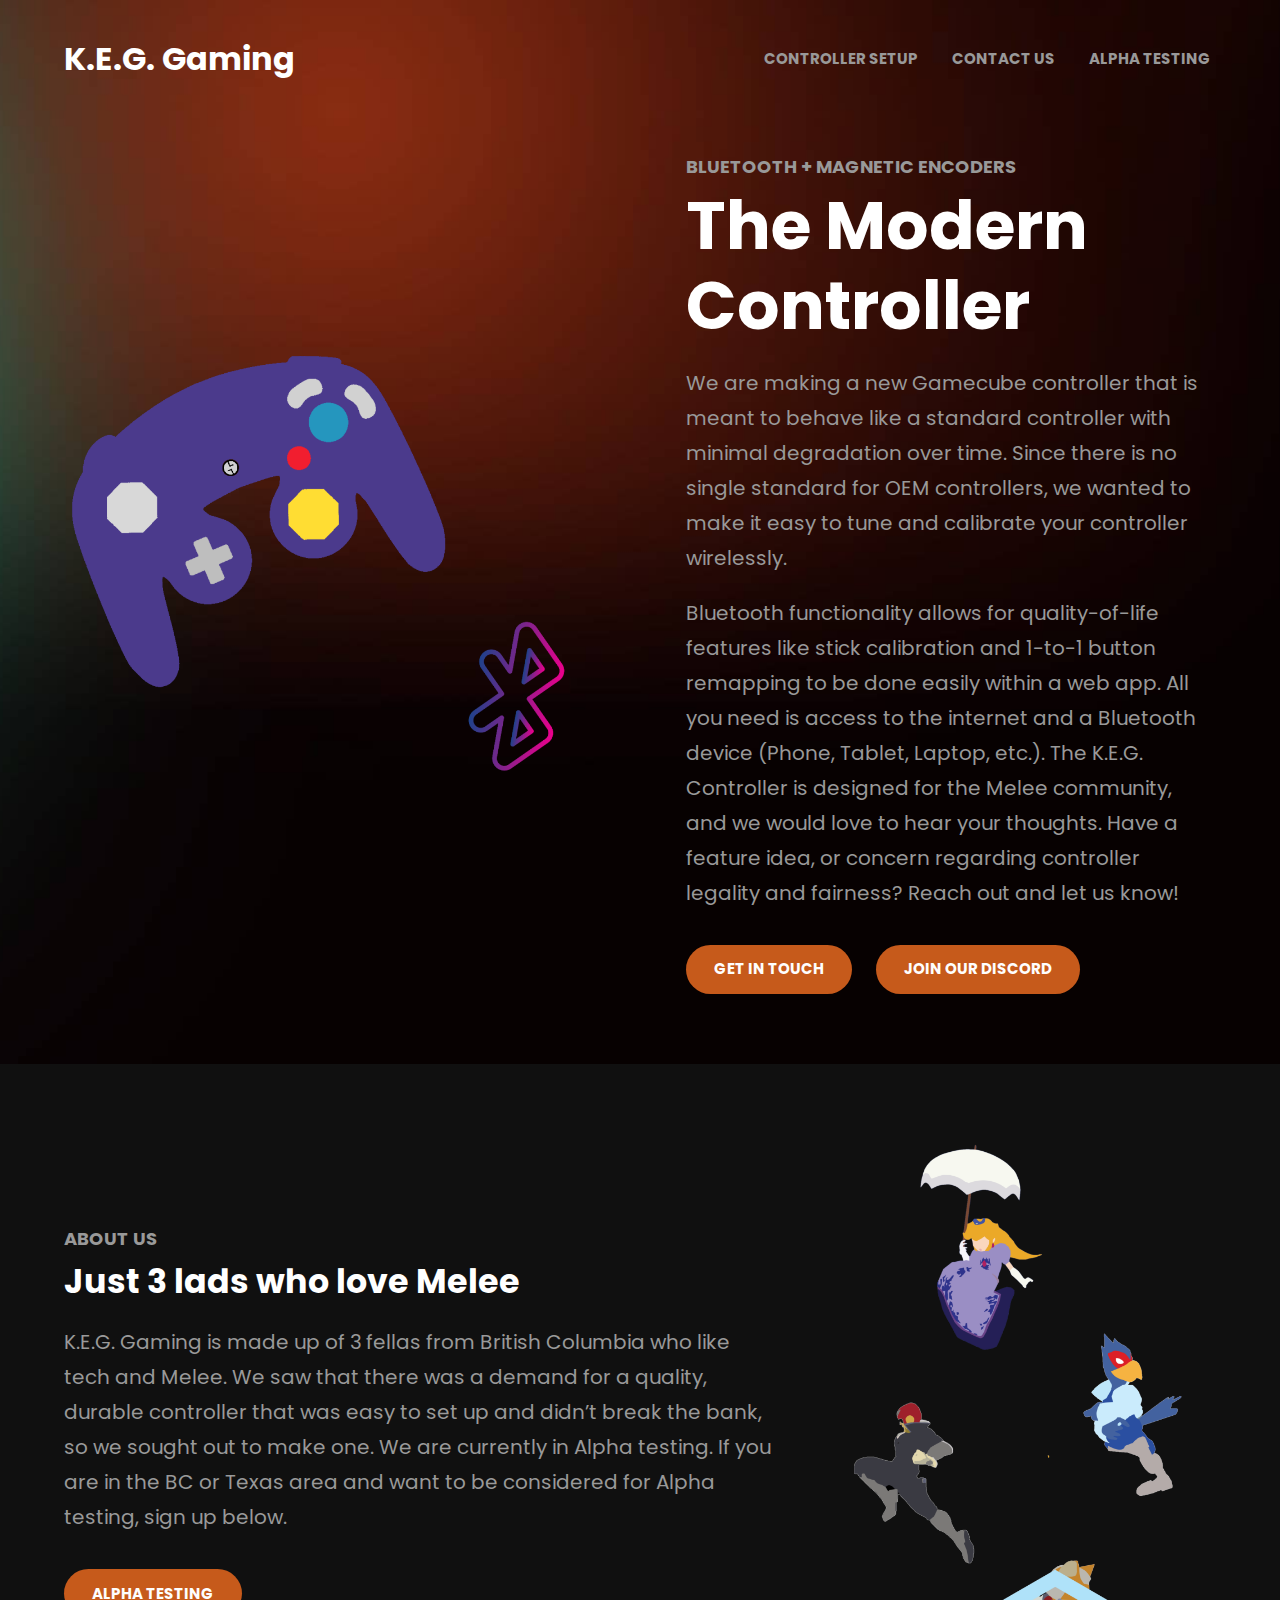
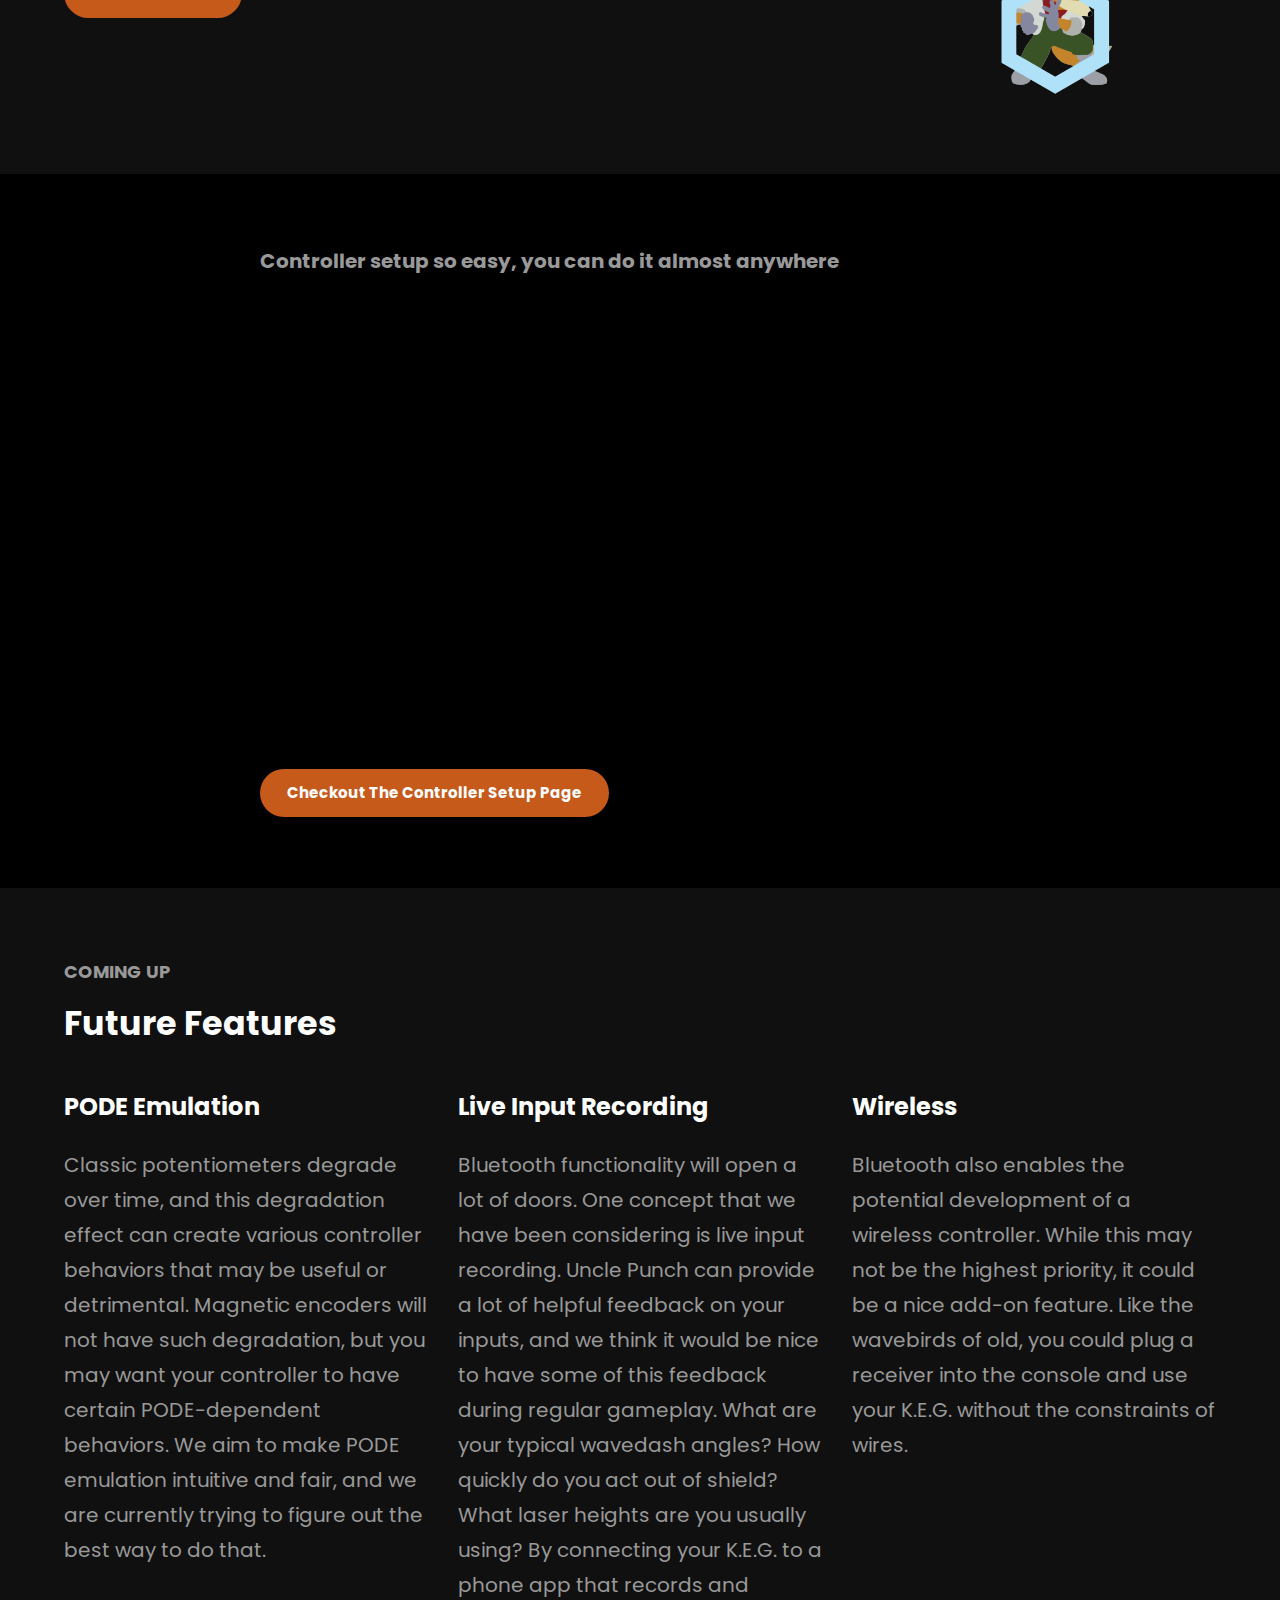
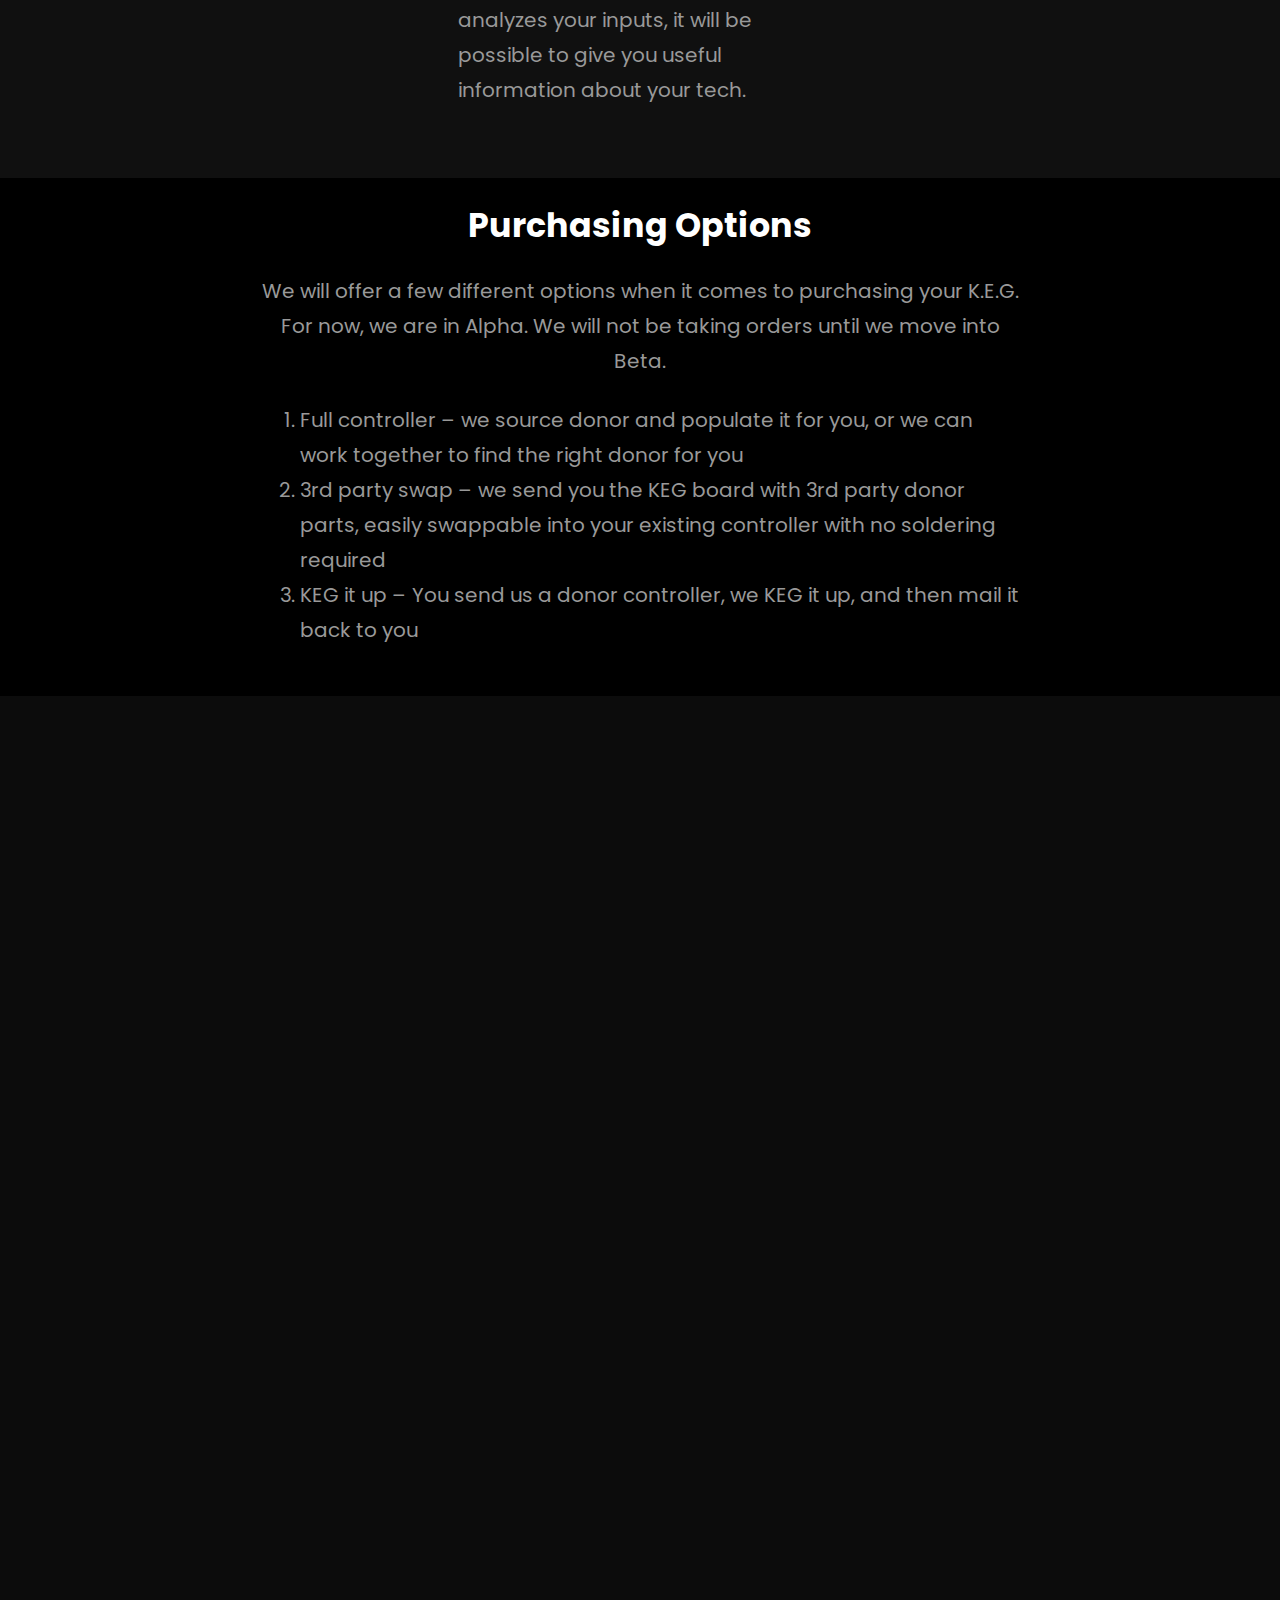
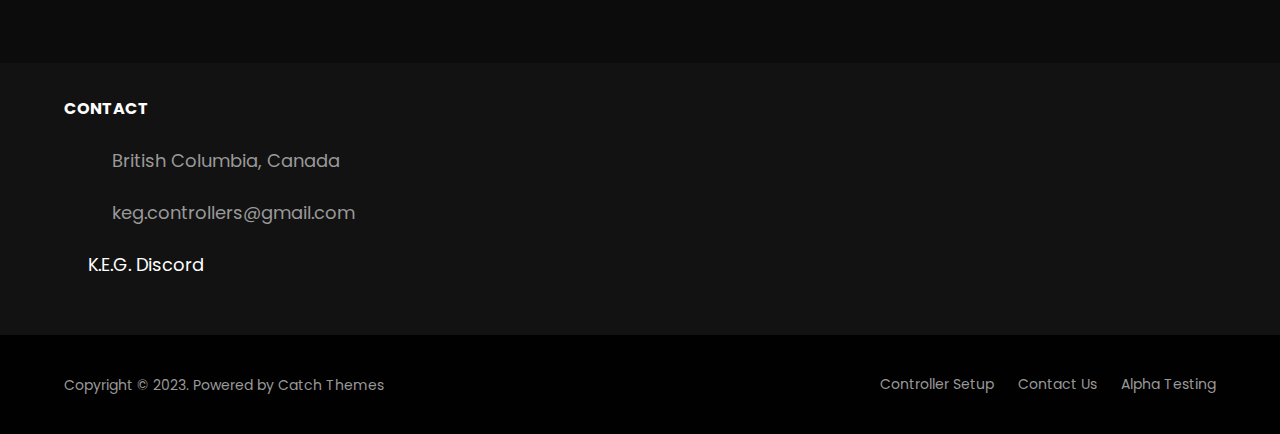
==== commit 75202186: "Added video and discord link" ====
--- a/index.html
+++ b/index.html
@@ -1,2484 +1,370 @@
 <!DOCTYPE html>
 <html lang="en-US">
-
 <head>
 	<meta charset="UTF-8">
 	<meta name="viewport" content="width=device-width, initial-scale=1">
-	<meta name="robots" content="max-image-preview:large">
-	<meta name="google-site-verification" content="LV9OIiJ8iN-jDm-wRwd_hnhIj9IPdUNMpSrhyTkTRc0" />
-	<title>K.E.G. Gaming</title>
-	<link rel="alternate" type="application/rss+xml" title="K.E.G. Gaming &raquo; Feed"
-		href="https://keg-gaming.github.io/feed/">
-	<link rel="alternate" type="application/rss+xml" title="K.E.G. Gaming &raquo; Comments Feed"
-		href="https://keg-gaming.github.io/comments/feed/">
-	<style id="wp-block-site-logo-inline-css">
-		.wp-block-site-logo {
-			box-sizing: border-box;
-			line-height: 0
-		}
-
-		.wp-block-site-logo a {
-			display: inline-block
-		}
-
-		.wp-block-site-logo.is-default-size img {
-			width: 120px;
-			height: auto
-		}
-
-		.wp-block-site-logo img {
-			height: auto;
-			max-width: 100%
-		}
-
-		.wp-block-site-logo a,
-		.wp-block-site-logo img {
-			border-radius: inherit
-		}
-
-		.wp-block-site-logo.aligncenter {
-			margin-left: auto;
-			margin-right: auto;
-			text-align: center
-		}
-
-		.wp-block-site-logo.is-style-rounded {
-			border-radius: 9999px
-		}
-	</style>
-	<style id="wp-block-site-title-inline-css">
-		.wp-block-site-title {
-			font-size: var(--wp--preset--font-size--large);
-			font-weight: var(--wp--custom--typography--font-weight--bold);
-			line-height: 1.31;
-			text-transform: capitalize;
-		}
-	</style>
-	<style id="wp-block-site-tagline-inline-css">
-		.wp-block-site-tagline {
-			color: var(--wp--preset--color--foreground);
-			font-size: var(--wp--preset--font-size--tiny);
-			line-height: var(--wp--custom--typography--line-height--extra-small);
-		}
-	</style>
-	<style id="wp-block-group-inline-css">
-		.wp-block-group {
-			box-sizing: border-box
-		}
-
-		:where(.wp-block-group.has-background) {
-			padding: 1.25em 2.375em
-		}
-	</style>
-	<style id="wp-block-navigation-link-inline-css">
-		.wp-block-navigation .wp-block-navigation-item__label {
-			word-break: normal;
-			overflow-wrap: break-word
-		}
-
-		.wp-block-navigation .wp-block-navigation-item__description {
-			display: none
-		}
-	</style>
-	<link rel="stylesheet" id="wp-block-navigation-css"
-		href="https://keg-gaming.github.io/wp-includes/blocks/navigation/style.min.css?ver=6.1.1" media="all">
-	<style id="wp-block-navigation-inline-css">
-		.wp-block-navigation {
-			color: var(--wp--preset--color--body-text);
-			font-size: var(--wp--preset--font-size--small);
-			font-weight: var(--wp--custom--typography--font-weight--bold);
-			line-height: 1.87;
-			text-transform: uppercase;
-		}
-
-		.wp-block-navigation a:where(:not(.wp-element-button)) {
-			color: inherit;
-		}
-	</style>
-	<style id="wp-block-heading-inline-css">
-		h1.has-background,
-		h2.has-background,
-		h3.has-background,
-		h4.has-background,
-		h5.has-background,
-		h6.has-background {
-			padding: 1.25em 2.375em
-		}
-
-		h1,
-		h2,
-		h3,
-		h4,
-		h5,
-		h6 {
-			color: var(--wp--preset--color--foreground);
-			font-family: var(--wp--preset--font-family--poppins);
-			font-weight: var(--wp--custom--typography--font-weight--bold);
-			margin-top: 5px;
-			margin-bottom: 5px;
-		}
-	</style>
-	<style id="wp-block-paragraph-inline-css">
-		.is-small-text {
-			font-size: .875em
-		}
-
-		.is-regular-text {
-			font-size: 1em
-		}
-
-		.is-large-text {
-			font-size: 2.25em
-		}
-
-		.is-larger-text {
-			font-size: 3em
-		}
-
-		.has-drop-cap:not(:focus):first-letter {
-			float: left;
-			font-size: 8.4em;
-			line-height: .68;
-			font-weight: 100;
-			margin: .05em .1em 0 0;
-			text-transform: uppercase;
-			font-style: normal
-		}
-
-		p.has-drop-cap.has-background {
-			overflow: hidden
-		}
-
-		p.has-background {
-			padding: 1.25em 2.375em
-		}
-
-		:where(p.has-text-color:not(.has-link-color)) a {
-			color: inherit
-		}
-	</style>
-	<style id="wp-block-button-inline-css">
-		.wp-block-button__link {
-			cursor: pointer;
-			display: inline-block;
-			text-align: center;
-			word-break: break-word;
-			box-sizing: border-box
-		}
-
-		.wp-block-button__link.aligncenter {
-			text-align: center
-		}
-
-		.wp-block-button__link.alignright {
-			text-align: right
-		}
-
-		:where(.wp-block-button__link) {
-			box-shadow: none;
-			text-decoration: none;
-			border-radius: 9999px;
-			padding: calc(.667em + 2px) calc(1.333em + 2px)
-		}
-
-		.wp-block-button[style*=text-decoration] .wp-block-button__link {
-			text-decoration: inherit
-		}
-
-		.wp-block-buttons>.wp-block-button.has-custom-width {
-			max-width: none
-		}
-
-		.wp-block-buttons>.wp-block-button.has-custom-width .wp-block-button__link {
-			width: 100%
-		}
-
-		.wp-block-buttons>.wp-block-button.has-custom-font-size .wp-block-button__link {
-			font-size: inherit
-		}
-
-		.wp-block-buttons>.wp-block-button.wp-block-button__width-25 {
-			width: calc(25% - var(--wp--style--block-gap, .5em)*0.75)
-		}
-
-		.wp-block-buttons>.wp-block-button.wp-block-button__width-50 {
-			width: calc(50% - var(--wp--style--block-gap, .5em)*0.5)
-		}
-
-		.wp-block-buttons>.wp-block-button.wp-block-button__width-75 {
-			width: calc(75% - var(--wp--style--block-gap, .5em)*0.25)
-		}
-
-		.wp-block-buttons>.wp-block-button.wp-block-button__width-100 {
-			width: 100%;
-			flex-basis: 100%
-		}
-
-		.wp-block-buttons.is-vertical>.wp-block-button.wp-block-button__width-25 {
-			width: 25%
-		}
-
-		.wp-block-buttons.is-vertical>.wp-block-button.wp-block-button__width-50 {
-			width: 50%
-		}
-
-		.wp-block-buttons.is-vertical>.wp-block-button.wp-block-button__width-75 {
-			width: 75%
-		}
-
-		.wp-block-button.is-style-squared,
-		.wp-block-button__link.wp-block-button.is-style-squared {
-			border-radius: 0
-		}
-
-		.wp-block-button.no-border-radius,
-		.wp-block-button__link.no-border-radius {
-			border-radius: 0 !important
-		}
-
-		.wp-block-button.is-style-outline>.wp-block-button__link,
-		.wp-block-button .wp-block-button__link.is-style-outline {
-			border: 2px solid;
-			padding: .667em 1.333em
-		}
-
-		.wp-block-button.is-style-outline>.wp-block-button__link:not(.has-text-color),
-		.wp-block-button .wp-block-button__link.is-style-outline:not(.has-text-color) {
-			color: currentColor
-		}
-
-		.wp-block-button.is-style-outline>.wp-block-button__link:not(.has-background),
-		.wp-block-button .wp-block-button__link.is-style-outline:not(.has-background) {
-			background-color: transparent;
-			background-image: none
-		}
-
-		.wp-block-button .wp-block-button__link {
-			background-color: var(--wp--preset--color--text-link);
-			border-radius: 28px;
-			color: var(--wp--preset--color--color-light);
-			font-family: var(--wp--preset--font-family--poppins);
-			font-size: var(--wp--preset--font-size--small);
-			font-weight: var(--wp--custom--typography--font-weight--bold);
-			line-height: var(--wp--custom--typography--line-height--paragraph);
-			margin-top: 14px;
-			padding-top: max(0.7rem, 0.75vw);
-			padding-right: max(1.5rem, 1.85vw);
-			padding-bottom: max(0.7rem, 0.75vw);
-			padding-left: max(1.5rem, 1.85vw);
-			text-transform: uppercase;
-		}
-	</style>
-	<style id="wp-block-buttons-inline-css">
-		.wp-block-buttons.is-vertical {
-			flex-direction: column
-		}
-
-		.wp-block-buttons.is-vertical>.wp-block-button:last-child {
-			margin-bottom: 0
-		}
-
-		.wp-block-buttons>.wp-block-button {
-			display: inline-block;
-			margin: 0
-		}
-
-		.wp-block-buttons.is-content-justification-left {
-			justify-content: flex-start
-		}
-
-		.wp-block-buttons.is-content-justification-left.is-vertical {
-			align-items: flex-start
-		}
-
-		.wp-block-buttons.is-content-justification-center {
-			justify-content: center
-		}
-
-		.wp-block-buttons.is-content-justification-center.is-vertical {
-			align-items: center
-		}
-
-		.wp-block-buttons.is-content-justification-right {
-			justify-content: flex-end
-		}
-
-		.wp-block-buttons.is-content-justification-right.is-vertical {
-			align-items: flex-end
-		}
-
-		.wp-block-buttons.is-content-justification-space-between {
-			justify-content: space-between
-		}
-
-		.wp-block-buttons.aligncenter {
-			text-align: center
-		}
-
-		.wp-block-buttons:not(.is-content-justification-space-between, .is-content-justification-right, .is-content-justification-left, .is-content-justification-center) .wp-block-button.aligncenter {
-			margin-left: auto;
-			margin-right: auto;
-			width: 100%
-		}
-
-		.wp-block-buttons[style*=text-decoration] .wp-block-button,
-		.wp-block-buttons[style*=text-decoration] .wp-block-button__link {
-			text-decoration: inherit
-		}
-
-		.wp-block-buttons.has-custom-font-size .wp-block-button__link {
-			font-size: inherit
-		}
-
-		.wp-block-button.aligncenter {
-			text-align: center
-		}
-	</style>
-	<style id="wp-block-media-text-inline-css">
-		.wp-block-media-text {
-			/*!rtl:begin:ignore*/
-			direction: ltr;
-			/*!rtl:end:ignore*/
-			display: grid;
-			grid-template-columns: 50% 1fr;
-			grid-template-rows: auto;
-			box-sizing: border-box
-		}
-
-		.wp-block-media-text.has-media-on-the-right {
-			grid-template-columns: 1fr 50%
-		}
-
-		.wp-block-media-text.is-vertically-aligned-top .wp-block-media-text__content,
-		.wp-block-media-text.is-vertically-aligned-top .wp-block-media-text__media {
-			align-self: start
-		}
-
-		.wp-block-media-text.is-vertically-aligned-center .wp-block-media-text__content,
-		.wp-block-media-text.is-vertically-aligned-center .wp-block-media-text__media,
-		.wp-block-media-text .wp-block-media-text__content,
-		.wp-block-media-text .wp-block-media-text__media {
-			align-self: center
-		}
-
-		.wp-block-media-text.is-vertically-aligned-bottom .wp-block-media-text__content,
-		.wp-block-media-text.is-vertically-aligned-bottom .wp-block-media-text__media {
-			align-self: end
-		}
-
-		.wp-block-media-text .wp-block-media-text__media {
-			/*!rtl:begin:ignore*/
-			grid-column: 1;
-			grid-row: 1;
-			/*!rtl:end:ignore*/
-			margin: 0
-		}
-
-		.wp-block-media-text .wp-block-media-text__content {
-			direction: ltr;
-			/*!rtl:begin:ignore*/
-			grid-column: 2;
-			grid-row: 1;
-			/*!rtl:end:ignore*/
-			padding: 0 8%;
-			word-break: break-word
-		}
-
-		.wp-block-media-text.has-media-on-the-right .wp-block-media-text__media {
-			/*!rtl:begin:ignore*/
-			grid-column: 2;
-			grid-row: 1
-				/*!rtl:end:ignore*/
-		}
-
-		.wp-block-media-text.has-media-on-the-right .wp-block-media-text__content {
-			/*!rtl:begin:ignore*/
-			grid-column: 1;
-			grid-row: 1
-				/*!rtl:end:ignore*/
-		}
-
-		.wp-block-media-text__media img,
-		.wp-block-media-text__media video {
-			height: auto;
-			max-width: unset;
-			width: 100%;
-			vertical-align: middle
-		}
-
-		.wp-block-media-text.is-image-fill .wp-block-media-text__media {
-			height: 100%;
-			min-height: 250px;
-			background-size: cover
-		}
-
-		.wp-block-media-text.is-image-fill .wp-block-media-text__media>a {
-			display: block;
-			height: 100%
-		}
-
-		.wp-block-media-text.is-image-fill .wp-block-media-text__media img {
-			position: absolute;
-			width: 1px;
-			height: 1px;
-			padding: 0;
-			margin: -1px;
-			overflow: hidden;
-			clip: rect(0, 0, 0, 0);
-			border: 0
-		}
-
-		@media (max-width:600px) {
-			.wp-block-media-text.is-stacked-on-mobile {
-				grid-template-columns: 100% !important
-			}
-
-			.wp-block-media-text.is-stacked-on-mobile .wp-block-media-text__media {
-				grid-column: 1;
-				grid-row: 1
-			}
-
-			.wp-block-media-text.is-stacked-on-mobile .wp-block-media-text__content {
-				grid-column: 1;
-				grid-row: 2
-			}
-		}
-	</style>
-	<link rel="stylesheet" id="wp-block-cover-css"
-		href="https://keg-gaming.github.io/wp-includes/blocks/cover/style.min.css?ver=6.1.1" media="all">
-	<style id="wp-block-template-part-inline-css">
-		.wp-block-template-part.has-background {
-			padding: 1.25em 2.375em;
-			margin-top: 0;
-			margin-bottom: 0
-		}
-	</style>
-	<style id="wp-block-columns-inline-css">
-		.wp-block-columns {
-			display: flex;
-			margin-bottom: 1.75em;
-			box-sizing: border-box;
-			flex-wrap: wrap !important;
-			align-items: normal !important
-		}
-
-		@media (min-width:782px) {
-			.wp-block-columns {
-				flex-wrap: nowrap !important
-			}
-		}
-
-		.wp-block-columns.are-vertically-aligned-top {
-			align-items: flex-start
-		}
-
-		.wp-block-columns.are-vertically-aligned-center {
-			align-items: center
-		}
-
-		.wp-block-columns.are-vertically-aligned-bottom {
-			align-items: flex-end
-		}
-
-		@media (max-width:781px) {
-			.wp-block-columns:not(.is-not-stacked-on-mobile)>.wp-block-column {
-				flex-basis: 100% !important
-			}
-		}
-
-		@media (min-width:782px) {
-			.wp-block-columns:not(.is-not-stacked-on-mobile)>.wp-block-column {
-				flex-basis: 0;
-				flex-grow: 1
-			}
-
-			.wp-block-columns:not(.is-not-stacked-on-mobile)>.wp-block-column[style*=flex-basis] {
-				flex-grow: 0
-			}
-		}
-
-		.wp-block-columns.is-not-stacked-on-mobile {
-			flex-wrap: nowrap !important
-		}
-
-		.wp-block-columns.is-not-stacked-on-mobile>.wp-block-column {
-			flex-basis: 0;
-			flex-grow: 1
-		}
-
-		.wp-block-columns.is-not-stacked-on-mobile>.wp-block-column[style*=flex-basis] {
-			flex-grow: 0
-		}
-
-		:where(.wp-block-columns.has-background) {
-			padding: 1.25em 2.375em
-		}
-
-		.wp-block-column {
-			flex-grow: 1;
-			min-width: 0;
-			word-break: break-word;
-			overflow-wrap: break-word
-		}
-
-		.wp-block-column.is-vertically-aligned-top {
-			align-self: flex-start
-		}
-
-		.wp-block-column.is-vertically-aligned-center {
-			align-self: center
-		}
-
-		.wp-block-column.is-vertically-aligned-bottom {
-			align-self: flex-end
-		}
-
-		.wp-block-column.is-vertically-aligned-bottom,
-		.wp-block-column.is-vertically-aligned-center,
-		.wp-block-column.is-vertically-aligned-top {
-			width: 100%
-		}
-	</style>
-	<style id="wp-block-list-inline-css">
-		ol,
-		ul {
-			box-sizing: border-box
-		}
-
-		ol.has-background,
-		ul.has-background {
-			padding: 1.25em 2.375em
-		}
-	</style>
-	<style id="wp-duotone-000097-ff4747-27-inline-css">
-		.wp-duotone-000097-ff4747-27>.wp-block-cover__image-background,
-		.wp-duotone-000097-ff4747-27>.wp-block-cover__video-background {
-			filter: url('#wp-duotone-000097-ff4747-27') !important;
-		}
-	</style>
-	<style id="wp-block-image-inline-css">
-		.wp-block-image img {
-			height: auto;
-			max-width: 100%;
-			vertical-align: bottom
-		}
-
-		.wp-block-image.has-custom-border img,
-		.wp-block-image img {
-			box-sizing: border-box
-		}
-
-		.wp-block-image.aligncenter {
-			text-align: center
-		}
-
-		.wp-block-image.alignfull img,
-		.wp-block-image.alignwide img {
-			height: auto;
-			width: 100%
-		}
-
-		.wp-block-image.aligncenter,
-		.wp-block-image .aligncenter,
-		.wp-block-image.alignleft,
-		.wp-block-image .alignleft,
-		.wp-block-image.alignright,
-		.wp-block-image .alignright {
-			display: table
-		}
-
-		.wp-block-image.aligncenter>figcaption,
-		.wp-block-image .aligncenter>figcaption,
-		.wp-block-image.alignleft>figcaption,
-		.wp-block-image .alignleft>figcaption,
-		.wp-block-image.alignright>figcaption,
-		.wp-block-image .alignright>figcaption {
-			display: table-caption;
-			caption-side: bottom
-		}
-
-		.wp-block-image .alignleft {
-			float: left;
-			margin: .5em 1em .5em 0
-		}
-
-		.wp-block-image .alignright {
-			float: right;
-			margin: .5em 0 .5em 1em
-		}
-
-		.wp-block-image .aligncenter {
-			margin-left: auto;
-			margin-right: auto
-		}
-
-		.wp-block-image figcaption {
-			margin-top: .5em;
-			margin-bottom: 1em
-		}
-
-		.wp-block-image.is-style-circle-mask img,
-		.wp-block-image.is-style-rounded img,
-		.wp-block-image .is-style-rounded img {
-			border-radius: 9999px
-		}
-
-		@supports ((-webkit-mask-image:none) or (mask-image:none)) or (-webkit-mask-image:none) {
-			.wp-block-image.is-style-circle-mask img {
-				-webkit-mask-image: url('data:image/svg+xml;utf8,<svg viewBox="0 0 100 100" xmlns="http://www.w3.org/2000/svg"><circle cx="50" cy="50" r="50"/></svg>');
-				mask-image: url('data:image/svg+xml;utf8,<svg viewBox="0 0 100 100" xmlns="http://www.w3.org/2000/svg"><circle cx="50" cy="50" r="50"/></svg>');
-				mask-mode: alpha;
-				-webkit-mask-repeat: no-repeat;
-				mask-repeat: no-repeat;
-				-webkit-mask-size: contain;
-				mask-size: contain;
-				-webkit-mask-position: center;
-				mask-position: center;
-				border-radius: 0
-			}
-		}
-
-		.wp-block-image :where(.has-border-color) {
-			border-style: solid
-		}
-
-		.wp-block-image :where([style*=border-top-color]) {
-			border-top-style: solid
-		}
-
-		.wp-block-image :where([style*=border-right-color]) {
-			border-right-style: solid
-		}
-
-		.wp-block-image :where([style*=border-bottom-color]) {
-			border-bottom-style: solid
-		}
-
-		.wp-block-image :where([style*=border-left-color]) {
-			border-left-style: solid
-		}
-
-		.wp-block-image :where([style*=border-width]) {
-			border-style: solid
-		}
-
-		.wp-block-image :where([style*=border-top-width]) {
-			border-top-style: solid
-		}
-
-		.wp-block-image :where([style*=border-right-width]) {
-			border-right-style: solid
-		}
-
-		.wp-block-image :where([style*=border-bottom-width]) {
-			border-bottom-style: solid
-		}
-
-		.wp-block-image :where([style*=border-left-width]) {
-			border-left-style: solid
-		}
-
-		.wp-block-image figure {
-			margin: 0
-		}
-
-		.wp-block-image figcaption {
-			color: #555;
-			font-size: 13px;
-			text-align: center
-		}
-
-		.is-dark-theme .wp-block-image figcaption {
-			color: hsla(0, 0%, 100%, .65)
-		}
-
-		.wp-block-image {
-			margin: 0 0 1em
-		}
-	</style>
-	<style id="wp-block-library-inline-css">
-		:root {
-			--wp-admin-theme-color: #007cba;
-			--wp-admin-theme-color--rgb: 0, 124, 186;
-			--wp-admin-theme-color-darker-10: #006ba1;
-			--wp-admin-theme-color-darker-10--rgb: 0, 107, 161;
-			--wp-admin-theme-color-darker-20: #005a87;
-			--wp-admin-theme-color-darker-20--rgb: 0, 90, 135;
-			--wp-admin-border-width-focus: 2px
-		}
-
-		@media (-webkit-min-device-pixel-ratio:2),
-		(min-resolution:192dpi) {
-			:root {
-				--wp-admin-border-width-focus: 1.5px
-			}
-		}
-
-		.wp-element-button {
-			cursor: pointer
-		}
-
-		:root {
-			--wp--preset--font-size--normal: 16px;
-			--wp--preset--font-size--huge: 42px
-		}
-
-		:root .has-very-light-gray-background-color {
-			background-color: #eee
-		}
-
-		:root .has-very-dark-gray-background-color {
-			background-color: #313131
-		}
-
-		:root .has-very-light-gray-color {
-			color: #eee
-		}
-
-		:root .has-very-dark-gray-color {
-			color: #313131
-		}
-
-		:root .has-vivid-green-cyan-to-vivid-cyan-blue-gradient-background {
-			background: linear-gradient(135deg, #00d084, #0693e3)
-		}
-
-		:root .has-purple-crush-gradient-background {
-			background: linear-gradient(135deg, #34e2e4, #4721fb 50%, #ab1dfe)
-		}
-
-		:root .has-hazy-dawn-gradient-background {
-			background: linear-gradient(135deg, #faaca8, #dad0ec)
-		}
-
-		:root .has-subdued-olive-gradient-background {
-			background: linear-gradient(135deg, #fafae1, #67a671)
-		}
-
-		:root .has-atomic-cream-gradient-background {
-			background: linear-gradient(135deg, #fdd79a, #004a59)
-		}
-
-		:root .has-nightshade-gradient-background {
-			background: linear-gradient(135deg, #330968, #31cdcf)
-		}
-
-		:root .has-midnight-gradient-background {
-			background: linear-gradient(135deg, #020381, #2874fc)
-		}
-
-		.has-regular-font-size {
-			font-size: 1em
-		}
-
-		.has-larger-font-size {
-			font-size: 2.625em
-		}
-
-		.has-normal-font-size {
-			font-size: var(--wp--preset--font-size--normal)
-		}
-
-		.has-huge-font-size {
-			font-size: var(--wp--preset--font-size--huge)
-		}
-
-		.has-text-align-center {
-			text-align: center
-		}
-
-		.has-text-align-left {
-			text-align: left
-		}
-
-		.has-text-align-right {
-			text-align: right
-		}
-
-		#end-resizable-editor-section {
-			display: none
-		}
-
-		.aligncenter {
-			clear: both
-		}
-
-		.items-justified-left {
-			justify-content: flex-start
-		}
-
-		.items-justified-center {
-			justify-content: center
-		}
-
-		.items-justified-right {
-			justify-content: flex-end
-		}
-
-		.items-justified-space-between {
-			justify-content: space-between
-		}
-
-		.screen-reader-text {
-			border: 0;
-			clip: rect(1px, 1px, 1px, 1px);
-			clip-path: inset(50%);
-			height: 1px;
-			margin: -1px;
-			overflow: hidden;
-			padding: 0;
-			position: absolute;
-			width: 1px;
-			word-wrap: normal !important
-		}
-
-		.screen-reader-text:focus {
-			background-color: #ddd;
-			clip: auto !important;
-			clip-path: none;
-			color: #444;
-			display: block;
-			font-size: 1em;
-			height: auto;
-			left: 5px;
-			line-height: normal;
-			padding: 15px 23px 14px;
-			text-decoration: none;
-			top: 5px;
-			width: auto;
-			z-index: 100000
-		}
-
-		html :where(.has-border-color) {
-			border-style: solid
-		}
-
-		html :where([style*=border-top-color]) {
-			border-top-style: solid
-		}
-
-		html :where([style*=border-right-color]) {
-			border-right-style: solid
-		}
-
-		html :where([style*=border-bottom-color]) {
-			border-bottom-style: solid
-		}
-
-		html :where([style*=border-left-color]) {
-			border-left-style: solid
-		}
-
-		html :where([style*=border-width]) {
-			border-style: solid
-		}
-
-		html :where([style*=border-top-width]) {
-			border-top-style: solid
-		}
-
-		html :where([style*=border-right-width]) {
-			border-right-style: solid
-		}
-
-		html :where([style*=border-bottom-width]) {
-			border-bottom-style: solid
-		}
-
-		html :where([style*=border-left-width]) {
-			border-left-style: solid
-		}
-
-		html :where(img[class*=wp-image-]) {
-			height: auto;
-			max-width: 100%
-		}
-
-		figure {
-			margin: 0 0 1em
-		}
-	</style>
-	<style id="global-styles-inline-css">
-		body {
-			--wp--preset--color--black: #000000;
-			--wp--preset--color--cyan-bluish-gray: #abb8c3;
-			--wp--preset--color--white: #ffffff;
-			--wp--preset--color--pale-pink: #f78da7;
-			--wp--preset--color--vivid-red: #cf2e2e;
-			--wp--preset--color--luminous-vivid-orange: #ff6900;
-			--wp--preset--color--luminous-vivid-amber: #fcb900;
-			--wp--preset--color--light-green-cyan: #7bdcb5;
-			--wp--preset--color--vivid-green-cyan: #00d084;
-			--wp--preset--color--pale-cyan-blue: #8ed1fc;
-			--wp--preset--color--vivid-cyan-blue: #0693e3;
-			--wp--preset--color--vivid-purple: #9b51e0;
-			--wp--preset--color--background: #000000;
-			--wp--preset--color--foreground: #ffffff;
-			--wp--preset--color--primary: #101010;
-			--wp--preset--color--secondary: #2e2e2e;
-			--wp--preset--color--tertiary: #121212;
-			--wp--preset--color--text-link: #c65a1b;
-			--wp--preset--color--body-text: #999999;
-			--wp--preset--color--border-color: #282828;
-			--wp--preset--color--rose: #ff27a9;
-			--wp--preset--color--bean-red: #ff575d;
-			--wp--preset--color--ironside-grey: #666666;
-			--wp--preset--color--white-smoke: #f6f6f6;
-			--wp--preset--color--dune: #333333;
-			--wp--preset--color--color-light: #fefefe;
-			--wp--preset--color--color-dark: #010101;
-			--wp--preset--color--woodsmoke: #0e0c0c;
-			--wp--preset--color--deep-orange: #ea6733;
-			--wp--preset--color--eucalyptus: #3fe0b3;
-			--wp--preset--gradient--vivid-cyan-blue-to-vivid-purple: linear-gradient(135deg, rgba(6, 147, 227, 1) 0%, rgb(155, 81, 224) 100%);
-			--wp--preset--gradient--light-green-cyan-to-vivid-green-cyan: linear-gradient(135deg, rgb(122, 220, 180) 0%, rgb(0, 208, 130) 100%);
-			--wp--preset--gradient--luminous-vivid-amber-to-luminous-vivid-orange: linear-gradient(135deg, rgba(252, 185, 0, 1) 0%, rgba(255, 105, 0, 1) 100%);
-			--wp--preset--gradient--luminous-vivid-orange-to-vivid-red: linear-gradient(135deg, rgba(255, 105, 0, 1) 0%, rgb(207, 46, 46) 100%);
-			--wp--preset--gradient--very-light-gray-to-cyan-bluish-gray: linear-gradient(135deg, rgb(238, 238, 238) 0%, rgb(169, 184, 195) 100%);
-			--wp--preset--gradient--cool-to-warm-spectrum: linear-gradient(135deg, rgb(74, 234, 220) 0%, rgb(151, 120, 209) 20%, rgb(207, 42, 186) 40%, rgb(238, 44, 130) 60%, rgb(251, 105, 98) 80%, rgb(254, 248, 76) 100%);
-			--wp--preset--gradient--blush-light-purple: linear-gradient(135deg, rgb(255, 206, 236) 0%, rgb(152, 150, 240) 100%);
-			--wp--preset--gradient--blush-bordeaux: linear-gradient(135deg, rgb(254, 205, 165) 0%, rgb(254, 45, 45) 50%, rgb(107, 0, 62) 100%);
-			--wp--preset--gradient--luminous-dusk: linear-gradient(135deg, rgb(255, 203, 112) 0%, rgb(199, 81, 192) 50%, rgb(65, 88, 208) 100%);
-			--wp--preset--gradient--pale-ocean: linear-gradient(135deg, rgb(255, 245, 203) 0%, rgb(182, 227, 212) 50%, rgb(51, 167, 181) 100%);
-			--wp--preset--gradient--electric-grass: linear-gradient(135deg, rgb(202, 248, 128) 0%, rgb(113, 206, 126) 100%);
-			--wp--preset--gradient--midnight: linear-gradient(135deg, rgb(2, 3, 129) 0%, rgb(40, 116, 252) 100%);
-			--wp--preset--gradient--vertical-secondary-to-tertiary: linear-gradient(to bottom, var(--wp--preset--color--secondary) 0%, var(--wp--preset--color--tertiary) 100%);
-			--wp--preset--gradient--vertical-secondary-to-background: linear-gradient(to bottom, var(--wp--preset--color--secondary) 0%, var(--wp--preset--color--background) 100%);
-			--wp--preset--gradient--vertical-tertiary-to-background: linear-gradient(to bottom, var(--wp--preset--color--tertiary) 0%, var(--wp--preset--color--background) 100%);
-			--wp--preset--gradient--diagonal-primary-to-foreground: linear-gradient(to bottom right, var(--wp--preset--color--primary) 0%, var(--wp--preset--color--foreground) 100%);
-			--wp--preset--gradient--diagonal-secondary-to-background: linear-gradient(to bottom right, var(--wp--preset--color--secondary) 50%, var(--wp--preset--color--background) 50%);
-			--wp--preset--gradient--diagonal-background-to-secondary: linear-gradient(to bottom right, var(--wp--preset--color--background) 50%, var(--wp--preset--color--secondary) 50%);
-			--wp--preset--gradient--diagonal-tertiary-to-background: linear-gradient(to bottom right, var(--wp--preset--color--tertiary) 50%, var(--wp--preset--color--background) 50%);
-			--wp--preset--gradient--diagonal-background-to-tertiary: linear-gradient(to bottom right, var(--wp--preset--color--background) 50%, var(--wp--preset--color--tertiary) 50%);
-			--wp--preset--gradient--horizontal-rose-to-bean-red: linear-gradient(to right, var(--wp--preset--color--rose) 0%, var(--wp--preset--color--bean-red) 100%);
-			--wp--preset--gradient--horizontal-bean-red-to-rose: linear-gradient(to right, var(--wp--preset--color--bean-red) 0%, var(--wp--preset--color--rose) 100%);
-			--wp--preset--gradient--horizontal-color-gradient-first-to-gradient-second: linear-gradient(to right, var(--wp--preset--color--background) 0%, var(--wp--preset--color--background) 100%);
-			--wp--preset--gradient--horizontal-deep-orange-to-eucalyptus: linear-gradient(to right, var(--wp--preset--color--deep-orange) 0%, var(--wp--preset--color--eucalyptus) 99%);
-			--wp--preset--duotone--dark-grayscale: url('#wp-duotone-dark-grayscale');
-			--wp--preset--duotone--grayscale: url('#wp-duotone-grayscale');
-			--wp--preset--duotone--purple-yellow: url('#wp-duotone-purple-yellow');
-			--wp--preset--duotone--blue-red: url('#wp-duotone-blue-red');
-			--wp--preset--duotone--midnight: url('#wp-duotone-midnight');
-			--wp--preset--duotone--magenta-yellow: url('#wp-duotone-magenta-yellow');
-			--wp--preset--duotone--purple-green: url('#wp-duotone-purple-green');
-			--wp--preset--duotone--blue-orange: url('#wp-duotone-blue-orange');
-			--wp--preset--duotone--foreground-and-background: url('#wp-duotone-foreground-and-background');
-			--wp--preset--duotone--foreground-and-secondary: url('#wp-duotone-foreground-and-secondary');
-			--wp--preset--duotone--foreground-and-tertiary: url('#wp-duotone-foreground-and-tertiary');
-			--wp--preset--duotone--link-and-background: url('#wp-duotone-link-and-background');
-			--wp--preset--duotone--link-and-secondary: url('#wp-duotone-link-and-secondary');
-			--wp--preset--duotone--link-and-tertiary: url('#wp-duotone-link-and-tertiary');
-			--wp--preset--font-size--small: 15px;
-			--wp--preset--font-size--medium: 16px;
-			--wp--preset--font-size--large: clamp(24px, 4.2vw, 32px);
-			--wp--preset--font-size--x-large: 42px;
-			--wp--preset--font-size--tiny: 13px;
-			--wp--preset--font-size--extra-small: 14px;
-			--wp--preset--font-size--upper-heading: 18px;
-			--wp--preset--font-size--normal: clamp(18px, 1.6vw, 20px);
-			--wp--preset--font-size--content-heading: clamp(22px, 4.2vw, 24px);
-			--wp--preset--font-size--extra-large: clamp(32px, 6vw, 36px);
-			--wp--preset--font-size--huge: clamp(36px, 5.2vw, 80px);
-			--wp--preset--font-family--open-sans: "Open Sans", serif;
-			--wp--preset--font-family--poppins: "Poppins", serif;
-			--wp--preset--spacing--20: 0.44rem;
-			--wp--preset--spacing--30: 0.67rem;
-			--wp--preset--spacing--40: 1rem;
-			--wp--preset--spacing--50: 1.5rem;
-			--wp--preset--spacing--60: 2.25rem;
-			--wp--preset--spacing--70: 3.38rem;
-			--wp--preset--spacing--80: 5.06rem;
-			--wp--custom--spacing--extra-small: clamp(28px, 3.5vw, 35px);
-			--wp--custom--spacing--wp-post: clamp(30px, 3.5vw, 56px);
-			--wp--custom--spacing--wp-comment-horizontal: clamp(30px, 3.7vw, 70px);
-			--wp--custom--spacing--wp-comment-vertical: clamp(30px, 3.5vw, 49px);
-			--wp--custom--spacing--wp-block-sidebar: clamp(0px, 5vw, 96px);
-			--wp--custom--spacing--wp-block-sidebar-widget: clamp(30px, 3.5vw, 63px);
-			--wp--custom--spacing--wp-block-page-numbers: clamp(49px, 3.3vw, 63px);
-			--wp--custom--spacing--wp-footer-vertical: clamp(5px, 2.5vw, 45px);
-			--wp--custom--spacing--normal: clamp(30px, 3.5vw, 40px);
-			--wp--custom--spacing--small: max(1.75rem, 5vw);
-			--wp--custom--spacing--medium: clamp(2rem, 8vw, calc(4 * var(--wp--style--block-gap)));
-			--wp--custom--spacing--large: clamp(3.5rem, 10vw, 5.0625rem);
-			--wp--custom--spacing--outer: var(--wp--custom--spacing--small, 1.25rem);
-			--wp--custom--spacing--section-block-top: clamp(42px, 5.5vw, 105px);
-			--wp--custom--spacing--section-block-bottom: clamp(12px, 5.5vw, 70px);
-			--wp--custom--spacing--section-pricing-content: clamp(21px, 5.5vw, 42px);
-			--wp--custom--spacing--main-block-gap: clamp(18px, 5.5vw, 81px);
-			--wp--custom--spacing--testimonial-inner-gap: clamp(35px, 3.5vw, 42px);
-			--wp--custom--spacing--group-heading-bottom-gap: clamp(35px, 3.5vw, 42px);
-			--wp--custom--typography--font-size--heading-one: clamp(36px, 3vw, 56px);
-			--wp--custom--typography--font-size--heading-two: clamp(32px, 2.6vw, 49px);
-			--wp--custom--typography--font-size--heading-three: clamp(28px, 1.9vw, 36px);
-			--wp--custom--typography--font-size--heading-four: clamp(24px, 1.5vw, 28px);
-			--wp--custom--typography--font-size--heading-five: clamp(22px, 1.3vw, 24px);
-			--wp--custom--typography--font-size--heading-six: 18px;
-			--wp--custom--typography--font-size--post-title: clamp(32px, 6vw, 36px);
-			--wp--custom--typography--line-height--heading-one: 1.38;
-			--wp--custom--typography--line-height--heading-two: 1.43;
-			--wp--custom--typography--line-height--heading-three: 1.36;
-			--wp--custom--typography--line-height--heading-four: 1.5;
-			--wp--custom--typography--line-height--heading-five: 1.458333333333333;
-			--wp--custom--typography--line-height--heading-six: 1.56;
-			--wp--custom--typography--line-height--paragraph: 1.75;
-			--wp--custom--typography--line-height--post-title: 1.36;
-			--wp--custom--typography--line-height--extra-small: 21px;
-			--wp--custom--typography--line-height--small: 28px;
-			--wp--custom--typography--line-height--normal: normal;
-			--wp--custom--typography--font-weight--light: 300;
-			--wp--custom--typography--font-weight--normal: 400;
-			--wp--custom--typography--font-weight--medium: 500;
-			--wp--custom--typography--font-weight--semi-bold: 600;
-			--wp--custom--typography--font-weight--bold: 700;
-			--wp--custom--typography--font-weight--extra-bold: 900;
-		}
-
-		body {
-			margin: 0;
-			--wp--style--global--content-size: 760px;
-			--wp--style--global--wide-size: 1400px;
-		}
-
-		.wp-site-blocks>.alignleft {
-			float: left;
-			margin-right: 2em;
-		}
-
-		.wp-site-blocks>.alignright {
-			float: right;
-			margin-left: 2em;
-		}
-
-		.wp-site-blocks>.aligncenter {
-			justify-content: center;
-			margin-left: auto;
-			margin-right: auto;
-		}
-
-		.wp-site-blocks>* {
-			margin-block-start: 0;
-			margin-block-end: 0;
-		}
-
-		.wp-site-blocks>*+* {
-			margin-block-start: 1.5rem;
-		}
-
-		body {
-			--wp--style--block-gap: 1.5rem;
-		}
-
-		body .is-layout-flow>* {
-			margin-block-start: 0;
-			margin-block-end: 0;
-		}
-
-		body .is-layout-flow>*+* {
-			margin-block-start: 1.5rem;
-			margin-block-end: 0;
-		}
-
-		body .is-layout-constrained>* {
-			margin-block-start: 0;
-			margin-block-end: 0;
-		}
-
-		body .is-layout-constrained>*+* {
-			margin-block-start: 1.5rem;
-			margin-block-end: 0;
-		}
-
-		body .is-layout-flex {
-			gap: 1.5rem;
-		}
-
-		body .is-layout-flow>.alignleft {
-			float: left;
-			margin-inline-start: 0;
-			margin-inline-end: 2em;
-		}
-
-		body .is-layout-flow>.alignright {
-			float: right;
-			margin-inline-start: 2em;
-			margin-inline-end: 0;
-		}
-
-		body .is-layout-flow>.aligncenter {
-			margin-left: auto !important;
-			margin-right: auto !important;
-		}
-
-		body .is-layout-constrained>.alignleft {
-			float: left;
-			margin-inline-start: 0;
-			margin-inline-end: 2em;
-		}
-
-		body .is-layout-constrained>.alignright {
-			float: right;
-			margin-inline-start: 2em;
-			margin-inline-end: 0;
-		}
-
-		body .is-layout-constrained>.aligncenter {
-			margin-left: auto !important;
-			margin-right: auto !important;
-		}
-
-		body .is-layout-constrained> :where(:not(.alignleft):not(.alignright):not(.alignfull)) {
-			max-width: var(--wp--style--global--content-size);
-			margin-left: auto !important;
-			margin-right: auto !important;
-		}
-
-		body .is-layout-constrained>.alignwide {
-			max-width: var(--wp--style--global--wide-size);
-		}
-
-		body .is-layout-flex {
-			display: flex;
-		}
-
-		body .is-layout-flex {
-			flex-wrap: wrap;
-			align-items: center;
-		}
-
-		body .is-layout-flex>* {
-			margin: 0;
-		}
-
-		body {
-			background-color: var(--wp--preset--color--background);
-			color: var(--wp--preset--color--body-text);
-			font-family: var(--wp--preset--font-family--poppins);
-			font-size: var(--wp--preset--font-size--normal);
-			line-height: var(--wp--custom--typography--line-height--paragraph);
-			padding-top: 0px;
-			padding-right: 0px;
-			padding-bottom: 0px;
-			padding-left: 0px;
-		}
-
-		a:where(:not(.wp-element-button)) {
-			color: var(--wp--preset--color--foreground);
-			text-decoration: underline;
-		}
-
-		h1 {
-			font-size: var(--wp--custom--typography--font-size--heading-one);
-			line-height: var(--wp--custom--typography--line-height--heading-one);
-		}
-
-		h2 {
-			font-size: var(--wp--custom--typography--font-size--heading-two);
-			line-height: var(--wp--custom--typography--line-height--heading-two);
-		}
-
-		h3 {
-			font-size: var(--wp--custom--typography--font-size--heading-three);
-			line-height: var(--wp--custom--typography--line-height--heading-three);
-		}
-
-		h4 {
-			font-size: var(--wp--custom--typography--font-size--heading-four);
-			line-height: var(--wp--custom--typography--line-height--heading-four);
-		}
-
-		h5 {
-			font-size: var(--wp--custom--typography--font-size--heading-five);
-			line-height: var(--wp--custom--typography--line-height--heading-five);
-		}
-
-		h6 {
-			font-size: var(--wp--custom--typography--font-size--heading-six);
-			line-height: var(--wp--custom--typography--line-height--heading-six);
-		}
-
-		.wp-element-button,
-		.wp-block-button__link {
-			background-color: #32373c;
-			border-width: 0;
-			color: #fff;
-			font-family: inherit;
-			font-size: inherit;
-			line-height: inherit;
-			padding: calc(0.667em + 2px) calc(1.333em + 2px);
-			text-decoration: none;
-		}
-
-		.has-black-color {
-			color: var(--wp--preset--color--black) !important;
-		}
-
-		.has-cyan-bluish-gray-color {
-			color: var(--wp--preset--color--cyan-bluish-gray) !important;
-		}
-
-		.has-white-color {
-			color: var(--wp--preset--color--white) !important;
-		}
-
-		.has-pale-pink-color {
-			color: var(--wp--preset--color--pale-pink) !important;
-		}
-
-		.has-vivid-red-color {
-			color: var(--wp--preset--color--vivid-red) !important;
-		}
-
-		.has-luminous-vivid-orange-color {
-			color: var(--wp--preset--color--luminous-vivid-orange) !important;
-		}
-
-		.has-luminous-vivid-amber-color {
-			color: var(--wp--preset--color--luminous-vivid-amber) !important;
-		}
-
-		.has-light-green-cyan-color {
-			color: var(--wp--preset--color--light-green-cyan) !important;
-		}
-
-		.has-vivid-green-cyan-color {
-			color: var(--wp--preset--color--vivid-green-cyan) !important;
-		}
-
-		.has-pale-cyan-blue-color {
-			color: var(--wp--preset--color--pale-cyan-blue) !important;
-		}
-
-		.has-vivid-cyan-blue-color {
-			color: var(--wp--preset--color--vivid-cyan-blue) !important;
-		}
-
-		.has-vivid-purple-color {
-			color: var(--wp--preset--color--vivid-purple) !important;
-		}
-
-		.has-background-color {
-			color: var(--wp--preset--color--background) !important;
-		}
-
-		.has-foreground-color {
-			color: var(--wp--preset--color--foreground) !important;
-		}
-
-		.has-primary-color {
-			color: var(--wp--preset--color--primary) !important;
-		}
-
-		.has-secondary-color {
-			color: var(--wp--preset--color--secondary) !important;
-		}
-
-		.has-tertiary-color {
-			color: var(--wp--preset--color--tertiary) !important;
-		}
-
-		.has-text-link-color {
-			color: var(--wp--preset--color--text-link) !important;
-		}
-
-		.has-body-text-color {
-			color: var(--wp--preset--color--body-text) !important;
-		}
-
-		.has-border-color-color {
-			color: var(--wp--preset--color--border-color) !important;
-		}
-
-		.has-rose-color {
-			color: var(--wp--preset--color--rose) !important;
-		}
-
-		.has-bean-red-color {
-			color: var(--wp--preset--color--bean-red) !important;
-		}
-
-		.has-ironside-grey-color {
-			color: var(--wp--preset--color--ironside-grey) !important;
-		}
-
-		.has-white-smoke-color {
-			color: var(--wp--preset--color--white-smoke) !important;
-		}
-
-		.has-dune-color {
-			color: var(--wp--preset--color--dune) !important;
-		}
-
-		.has-color-light-color {
-			color: var(--wp--preset--color--color-light) !important;
-		}
-
-		.has-color-dark-color {
-			color: var(--wp--preset--color--color-dark) !important;
-		}
-
-		.has-woodsmoke-color {
-			color: var(--wp--preset--color--woodsmoke) !important;
-		}
-
-		.has-deep-orange-color {
-			color: var(--wp--preset--color--deep-orange) !important;
-		}
-
-		.has-eucalyptus-color {
-			color: var(--wp--preset--color--eucalyptus) !important;
-		}
-
-		.has-black-background-color {
-			background-color: var(--wp--preset--color--black) !important;
-		}
-
-		.has-cyan-bluish-gray-background-color {
-			background-color: var(--wp--preset--color--cyan-bluish-gray) !important;
-		}
-
-		.has-white-background-color {
-			background-color: var(--wp--preset--color--white) !important;
-		}
-
-		.has-pale-pink-background-color {
-			background-color: var(--wp--preset--color--pale-pink) !important;
-		}
-
-		.has-vivid-red-background-color {
-			background-color: var(--wp--preset--color--vivid-red) !important;
-		}
-
-		.has-luminous-vivid-orange-background-color {
-			background-color: var(--wp--preset--color--luminous-vivid-orange) !important;
-		}
-
-		.has-luminous-vivid-amber-background-color {
-			background-color: var(--wp--preset--color--luminous-vivid-amber) !important;
-		}
-
-		.has-light-green-cyan-background-color {
-			background-color: var(--wp--preset--color--light-green-cyan) !important;
-		}
-
-		.has-vivid-green-cyan-background-color {
-			background-color: var(--wp--preset--color--vivid-green-cyan) !important;
-		}
-
-		.has-pale-cyan-blue-background-color {
-			background-color: var(--wp--preset--color--pale-cyan-blue) !important;
-		}
-
-		.has-vivid-cyan-blue-background-color {
-			background-color: var(--wp--preset--color--vivid-cyan-blue) !important;
-		}
-
-		.has-vivid-purple-background-color {
-			background-color: var(--wp--preset--color--vivid-purple) !important;
-		}
-
-		.has-background-background-color {
-			background-color: var(--wp--preset--color--background) !important;
-		}
-
-		.has-foreground-background-color {
-			background-color: var(--wp--preset--color--foreground) !important;
-		}
-
-		.has-primary-background-color {
-			background-color: var(--wp--preset--color--primary) !important;
-		}
-
-		.has-secondary-background-color {
-			background-color: var(--wp--preset--color--secondary) !important;
-		}
-
-		.has-tertiary-background-color {
-			background-color: var(--wp--preset--color--tertiary) !important;
-		}
-
-		.has-text-link-background-color {
-			background-color: var(--wp--preset--color--text-link) !important;
-		}
-
-		.has-body-text-background-color {
-			background-color: var(--wp--preset--color--body-text) !important;
-		}
-
-		.has-border-color-background-color {
-			background-color: var(--wp--preset--color--border-color) !important;
-		}
-
-		.has-rose-background-color {
-			background-color: var(--wp--preset--color--rose) !important;
-		}
-
-		.has-bean-red-background-color {
-			background-color: var(--wp--preset--color--bean-red) !important;
-		}
-
-		.has-ironside-grey-background-color {
-			background-color: var(--wp--preset--color--ironside-grey) !important;
-		}
-
-		.has-white-smoke-background-color {
-			background-color: var(--wp--preset--color--white-smoke) !important;
-		}
-
-		.has-dune-background-color {
-			background-color: var(--wp--preset--color--dune) !important;
-		}
-
-		.has-color-light-background-color {
-			background-color: var(--wp--preset--color--color-light) !important;
-		}
-
-		.has-color-dark-background-color {
-			background-color: var(--wp--preset--color--color-dark) !important;
-		}
-
-		.has-woodsmoke-background-color {
-			background-color: var(--wp--preset--color--woodsmoke) !important;
-		}
-
-		.has-deep-orange-background-color {
-			background-color: var(--wp--preset--color--deep-orange) !important;
-		}
-
-		.has-eucalyptus-background-color {
-			background-color: var(--wp--preset--color--eucalyptus) !important;
-		}
-
-		.has-black-border-color {
-			border-color: var(--wp--preset--color--black) !important;
-		}
-
-		.has-cyan-bluish-gray-border-color {
-			border-color: var(--wp--preset--color--cyan-bluish-gray) !important;
-		}
-
-		.has-white-border-color {
-			border-color: var(--wp--preset--color--white) !important;
-		}
-
-		.has-pale-pink-border-color {
-			border-color: var(--wp--preset--color--pale-pink) !important;
-		}
-
-		.has-vivid-red-border-color {
-			border-color: var(--wp--preset--color--vivid-red) !important;
-		}
-
-		.has-luminous-vivid-orange-border-color {
-			border-color: var(--wp--preset--color--luminous-vivid-orange) !important;
-		}
-
-		.has-luminous-vivid-amber-border-color {
-			border-color: var(--wp--preset--color--luminous-vivid-amber) !important;
-		}
-
-		.has-light-green-cyan-border-color {
-			border-color: var(--wp--preset--color--light-green-cyan) !important;
-		}
-
-		.has-vivid-green-cyan-border-color {
-			border-color: var(--wp--preset--color--vivid-green-cyan) !important;
-		}
-
-		.has-pale-cyan-blue-border-color {
-			border-color: var(--wp--preset--color--pale-cyan-blue) !important;
-		}
-
-		.has-vivid-cyan-blue-border-color {
-			border-color: var(--wp--preset--color--vivid-cyan-blue) !important;
-		}
-
-		.has-vivid-purple-border-color {
-			border-color: var(--wp--preset--color--vivid-purple) !important;
-		}
-
-		.has-background-border-color {
-			border-color: var(--wp--preset--color--background) !important;
-		}
-
-		.has-foreground-border-color {
-			border-color: var(--wp--preset--color--foreground) !important;
-		}
-
-		.has-primary-border-color {
-			border-color: var(--wp--preset--color--primary) !important;
-		}
-
-		.has-secondary-border-color {
-			border-color: var(--wp--preset--color--secondary) !important;
-		}
-
-		.has-tertiary-border-color {
-			border-color: var(--wp--preset--color--tertiary) !important;
-		}
-
-		.has-text-link-border-color {
-			border-color: var(--wp--preset--color--text-link) !important;
-		}
-
-		.has-body-text-border-color {
-			border-color: var(--wp--preset--color--body-text) !important;
-		}
-
-		.has-border-color-border-color {
-			border-color: var(--wp--preset--color--border-color) !important;
-		}
-
-		.has-rose-border-color {
-			border-color: var(--wp--preset--color--rose) !important;
-		}
-
-		.has-bean-red-border-color {
-			border-color: var(--wp--preset--color--bean-red) !important;
-		}
-
-		.has-ironside-grey-border-color {
-			border-color: var(--wp--preset--color--ironside-grey) !important;
-		}
-
-		.has-white-smoke-border-color {
-			border-color: var(--wp--preset--color--white-smoke) !important;
-		}
-
-		.has-dune-border-color {
-			border-color: var(--wp--preset--color--dune) !important;
-		}
-
-		.has-color-light-border-color {
-			border-color: var(--wp--preset--color--color-light) !important;
-		}
-
-		.has-color-dark-border-color {
-			border-color: var(--wp--preset--color--color-dark) !important;
-		}
-
-		.has-woodsmoke-border-color {
-			border-color: var(--wp--preset--color--woodsmoke) !important;
-		}
-
-		.has-deep-orange-border-color {
-			border-color: var(--wp--preset--color--deep-orange) !important;
-		}
-
-		.has-eucalyptus-border-color {
-			border-color: var(--wp--preset--color--eucalyptus) !important;
-		}
-
-		.has-vivid-cyan-blue-to-vivid-purple-gradient-background {
-			background: var(--wp--preset--gradient--vivid-cyan-blue-to-vivid-purple) !important;
-		}
-
-		.has-light-green-cyan-to-vivid-green-cyan-gradient-background {
-			background: var(--wp--preset--gradient--light-green-cyan-to-vivid-green-cyan) !important;
-		}
-
-		.has-luminous-vivid-amber-to-luminous-vivid-orange-gradient-background {
-			background: var(--wp--preset--gradient--luminous-vivid-amber-to-luminous-vivid-orange) !important;
-		}
-
-		.has-luminous-vivid-orange-to-vivid-red-gradient-background {
-			background: var(--wp--preset--gradient--luminous-vivid-orange-to-vivid-red) !important;
-		}
-
-		.has-very-light-gray-to-cyan-bluish-gray-gradient-background {
-			background: var(--wp--preset--gradient--very-light-gray-to-cyan-bluish-gray) !important;
-		}
-
-		.has-cool-to-warm-spectrum-gradient-background {
-			background: var(--wp--preset--gradient--cool-to-warm-spectrum) !important;
-		}
-
-		.has-blush-light-purple-gradient-background {
-			background: var(--wp--preset--gradient--blush-light-purple) !important;
-		}
-
-		.has-blush-bordeaux-gradient-background {
-			background: var(--wp--preset--gradient--blush-bordeaux) !important;
-		}
-
-		.has-luminous-dusk-gradient-background {
-			background: var(--wp--preset--gradient--luminous-dusk) !important;
-		}
-
-		.has-pale-ocean-gradient-background {
-			background: var(--wp--preset--gradient--pale-ocean) !important;
-		}
-
-		.has-electric-grass-gradient-background {
-			background: var(--wp--preset--gradient--electric-grass) !important;
-		}
-
-		.has-midnight-gradient-background {
-			background: var(--wp--preset--gradient--midnight) !important;
-		}
-
-		.has-vertical-secondary-to-tertiary-gradient-background {
-			background: var(--wp--preset--gradient--vertical-secondary-to-tertiary) !important;
-		}
-
-		.has-vertical-secondary-to-background-gradient-background {
-			background: var(--wp--preset--gradient--vertical-secondary-to-background) !important;
-		}
-
-		.has-vertical-tertiary-to-background-gradient-background {
-			background: var(--wp--preset--gradient--vertical-tertiary-to-background) !important;
-		}
-
-		.has-diagonal-primary-to-foreground-gradient-background {
-			background: var(--wp--preset--gradient--diagonal-primary-to-foreground) !important;
-		}
-
-		.has-diagonal-secondary-to-background-gradient-background {
-			background: var(--wp--preset--gradient--diagonal-secondary-to-background) !important;
-		}
-
-		.has-diagonal-background-to-secondary-gradient-background {
-			background: var(--wp--preset--gradient--diagonal-background-to-secondary) !important;
-		}
-
-		.has-diagonal-tertiary-to-background-gradient-background {
-			background: var(--wp--preset--gradient--diagonal-tertiary-to-background) !important;
-		}
-
-		.has-diagonal-background-to-tertiary-gradient-background {
-			background: var(--wp--preset--gradient--diagonal-background-to-tertiary) !important;
-		}
-
-		.has-horizontal-rose-to-bean-red-gradient-background {
-			background: var(--wp--preset--gradient--horizontal-rose-to-bean-red) !important;
-		}
-
-		.has-horizontal-bean-red-to-rose-gradient-background {
-			background: var(--wp--preset--gradient--horizontal-bean-red-to-rose) !important;
-		}
-
-		.has-horizontal-color-gradient-first-to-gradient-second-gradient-background {
-			background: var(--wp--preset--gradient--horizontal-color-gradient-first-to-gradient-second) !important;
-		}
-
-		.has-horizontal-deep-orange-to-eucalyptus-gradient-background {
-			background: var(--wp--preset--gradient--horizontal-deep-orange-to-eucalyptus) !important;
-		}
-
-		.has-small-font-size {
-			font-size: var(--wp--preset--font-size--small) !important;
-		}
-
-		.has-medium-font-size {
-			font-size: var(--wp--preset--font-size--medium) !important;
-		}
-
-		.has-large-font-size {
-			font-size: var(--wp--preset--font-size--large) !important;
-		}
-
-		.has-x-large-font-size {
-			font-size: var(--wp--preset--font-size--x-large) !important;
-		}
-
-		.has-tiny-font-size {
-			font-size: var(--wp--preset--font-size--tiny) !important;
-		}
-
-		.has-extra-small-font-size {
-			font-size: var(--wp--preset--font-size--extra-small) !important;
-		}
-
-		.has-upper-heading-font-size {
-			font-size: var(--wp--preset--font-size--upper-heading) !important;
-		}
-
-		.has-normal-font-size {
-			font-size: var(--wp--preset--font-size--normal) !important;
-		}
-
-		.has-content-heading-font-size {
-			font-size: var(--wp--preset--font-size--content-heading) !important;
-		}
-
-		.has-extra-large-font-size {
-			font-size: var(--wp--preset--font-size--extra-large) !important;
-		}
-
-		.has-huge-font-size {
-			font-size: var(--wp--preset--font-size--huge) !important;
-		}
-
-		.has-open-sans-font-family {
-			font-family: var(--wp--preset--font-family--open-sans) !important;
-		}
-
-		.has-poppins-font-family {
-			font-family: var(--wp--preset--font-family--poppins) !important;
-		}
-	</style>
-	<style id="core-block-supports-inline-css">
-		.wp-block-group.wp-container-2 {
-			gap: 15px;
-		}
-
-		.wp-block-buttons.wp-container-23 {
-			justify-content: center;
-		}
-
-		.wp-block-navigation.wp-container-4,
-		.wp-block-navigation.wp-container-40 {
-			justify-content: flex-end;
-		}
-
-		.wp-block-group.wp-container-5,
-		.wp-block-group.wp-container-41 {
-			justify-content: space-between;
-		}
-
-		.wp-block-columns.wp-container-21,
-		.wp-block-columns.wp-container-35 {
-			flex-wrap: nowrap;
-		}
-	</style>
-	<style id="wp-webfonts-inline-css">
-		@font-face {
-			font-family: "Open Sans";
-			font-style: normal;
-			font-weight: 300 400 500 600 700 800;
-			font-display: fallback;
-			src: local("Open Sans"), url('https://keg-gaming.github.io/wp-content/themes/pentatonic/assets/fonts/open-sans/OpenSans-VariableFont_wdth_wght.woff2') format('woff2');
-			font-stretch: normal;
-		}
-
-		@font-face {
-			font-family: "Open Sans";
-			font-style: italic;
-			font-weight: 300 400 500 600 700 800;
-			font-display: fallback;
-			src: local("Open Sans"), url('https://keg-gaming.github.io/wp-content/themes/pentatonic/assets/fonts/open-sans/OpenSans-Italic-VariableFont_wdth_wght.woff2') format('woff2');
-			font-stretch: normal;
-		}
-
-		@font-face {
-			font-family: Poppins;
-			font-style: normal;
-			font-weight: 300;
-			font-display: fallback;
-			src: local(Poppins), url('https://keg-gaming.github.io/wp-content/themes/pentatonic/assets/fonts/poppins/Poppins-Light.woff2') format('woff2');
-			font-stretch: normal;
-		}
-
-		@font-face {
-			font-family: Poppins;
-			font-style: normal;
-			font-weight: 400;
-			font-display: fallback;
-			src: local(Poppins), url('https://keg-gaming.github.io/wp-content/themes/pentatonic/assets/fonts/poppins/Poppins-Regular.woff2') format('woff2');
-			font-stretch: normal;
-		}
-
-		@font-face {
-			font-family: Poppins;
-			font-style: italic;
-			font-weight: 400;
-			font-display: fallback;
-			src: local(Poppins), url('https://keg-gaming.github.io/wp-content/themes/pentatonic/assets/fonts/poppins/Poppins-Italic.woff2') format('woff2');
-			font-stretch: normal;
-		}
-
-		@font-face {
-			font-family: Poppins;
-			font-style: normal;
-			font-weight: 500;
-			font-display: fallback;
-			src: local(Poppins), url('https://keg-gaming.github.io/wp-content/themes/pentatonic/assets/fonts/poppins/Poppins-Medium.woff2') format('woff2');
-			font-stretch: normal;
-		}
-
-		@font-face {
-			font-family: Poppins;
-			font-style: normal;
-			font-weight: 600;
-			font-display: fallback;
-			src: local(Poppins), url('https://keg-gaming.github.io/wp-content/themes/pentatonic/assets/fonts/poppins/Poppins-SemiBold.woff2') format('woff2');
-			font-stretch: normal;
-		}
-
-		@font-face {
-			font-family: Poppins;
-			font-style: normal;
-			font-weight: 700;
-			font-display: fallback;
-			src: local(Poppins), url('https://keg-gaming.github.io/wp-content/themes/pentatonic/assets/fonts/poppins/Poppins-Bold.woff2') format('woff2');
-			font-stretch: normal;
-		}
-
-		@font-face {
-			font-family: Poppins;
-			font-style: normal;
-			font-weight: 800;
-			font-display: fallback;
-			src: local(Poppins), url('https://keg-gaming.github.io/wp-content/themes/pentatonic/assets/fonts/poppins/Poppins-ExtraBold.woff2') format('woff2');
-			font-stretch: normal;
-		}
-
-		@font-face {
-			font-family: Poppins;
-			font-style: normal;
-			font-weight: 900;
-			font-display: fallback;
-			src: local(Poppins), url('https://keg-gaming.github.io/wp-content/themes/pentatonic/assets/fonts/poppins/Poppins-Black.woff2') format('woff2');
-			font-stretch: normal;
-		}
-	</style>
-	<link rel="stylesheet" id="pentatonic-style-css"
-		href="https://keg-gaming.github.io/wp-content/themes/pentatonic/style.css?ver=1674079825" media="all">
-	<script src="https://keg-gaming.github.io/wp-includes/blocks/navigation/view.min.js?ver=c24330f635f5cb9d5e0e"
-		id="wp-block-navigation-view-js"></script>
-	<script src="https://keg-gaming.github.io/wp-includes/blocks/navigation/view-modal.min.js?ver=45f05135277abf0b0408"
-		id="wp-block-navigation-view-2-js"></script>
-	<link rel="https://api.w.org/" href="https://keg-gaming.github.io/wp-json/">
-	<link rel="EditURI" type="application/rsd+xml" title="RSD" href="https://keg-gaming.github.io/xmlrpc.php?rsd">
-	<link rel="wlwmanifest" type="application/wlwmanifest+xml"
-		href="https://keg-gaming.github.io/wp-includes/wlwmanifest.xml">
-	<meta name="generator" content="WordPress 6.1.1">
+<meta name="robots" content="max-image-preview:large">
+<title>K.E.G. Gaming</title>
+<link rel="alternate" type="application/rss+xml" title="K.E.G. Gaming &raquo; Feed" href="https://keg-gaming.github.io/feed/">
+<link rel="alternate" type="application/rss+xml" title="K.E.G. Gaming &raquo; Comments Feed" href="https://keg-gaming.github.io/comments/feed/">
+<script>
+window._wpemojiSettings = {"baseUrl":"https://s.w.org/images/core/emoji/14.0.0/72x72/","ext":".png","svgUrl":"https://s.w.org/images/core/emoji/14.0.0/svg/","svgExt":".svg","source":{"concatemoji":"http://keg-controllers.local/wp-includes/js/wp-emoji-release.min.js?ver=6.1.1"}};
+/*! This file is auto-generated */
+!function(e,a,t){var n,r,o,i=a.createElement("canvas"),p=i.getContext&&i.getContext("2d");function s(e,t){var a=String.fromCharCode,e=(p.clearRect(0,0,i.width,i.height),p.fillText(a.apply(this,e),0,0),i.toDataURL());return p.clearRect(0,0,i.width,i.height),p.fillText(a.apply(this,t),0,0),e===i.toDataURL()}function c(e){var t=a.createElement("script");t.src=e,t.defer=t.type="text/javascript",a.getElementsByTagName("head")[0].appendChild(t)}for(o=Array("flag","emoji"),t.supports={everything:!0,everythingExceptFlag:!0},r=0;r<o.length;r++)t.supports[o[r]]=function(e){if(p&&p.fillText)switch(p.textBaseline="top",p.font="600 32px Arial",e){case"flag":return s([127987,65039,8205,9895,65039],[127987,65039,8203,9895,65039])?!1:!s([55356,56826,55356,56819],[55356,56826,8203,55356,56819])&&!s([55356,57332,56128,56423,56128,56418,56128,56421,56128,56430,56128,56423,56128,56447],[55356,57332,8203,56128,56423,8203,56128,56418,8203,56128,56421,8203,56128,56430,8203,56128,56423,8203,56128,56447]);case"emoji":return!s([129777,127995,8205,129778,127999],[129777,127995,8203,129778,127999])}return!1}(o[r]),t.supports.everything=t.supports.everything&&t.supports[o[r]],"flag"!==o[r]&&(t.supports.everythingExceptFlag=t.supports.everythingExceptFlag&&t.supports[o[r]]);t.supports.everythingExceptFlag=t.supports.everythingExceptFlag&&!t.supports.flag,t.DOMReady=!1,t.readyCallback=function(){t.DOMReady=!0},t.supports.everything||(n=function(){t.readyCallback()},a.addEventListener?(a.addEventListener("DOMContentLoaded",n,!1),e.addEventListener("load",n,!1)):(e.attachEvent("onload",n),a.attachEvent("onreadystatechange",function(){"complete"===a.readyState&&t.readyCallback()})),(e=t.source||{}).concatemoji?c(e.concatemoji):e.wpemoji&&e.twemoji&&(c(e.twemoji),c(e.wpemoji)))}(window,document,window._wpemojiSettings);
+</script>
+<style>img.wp-smiley,
+img.emoji {
+	display: inline !important;
+	border: none !important;
+	box-shadow: none !important;
+	height: 1em !important;
+	width: 1em !important;
+	margin: 0 0.07em !important;
+	vertical-align: -0.1em !important;
+	background: none !important;
+	padding: 0 !important;
+}</style>
+	<style id="wp-block-site-logo-inline-css">.wp-block-site-logo{box-sizing:border-box;line-height:0}.wp-block-site-logo a{display:inline-block}.wp-block-site-logo.is-default-size img{width:120px;height:auto}.wp-block-site-logo img{height:auto;max-width:100%}.wp-block-site-logo a,.wp-block-site-logo img{border-radius:inherit}.wp-block-site-logo.aligncenter{margin-left:auto;margin-right:auto;text-align:center}.wp-block-site-logo.is-style-rounded{border-radius:9999px}</style>
+<style id="wp-block-site-title-inline-css">.wp-block-site-title{font-size: var(--wp--preset--font-size--large);font-weight: var(--wp--custom--typography--font-weight--bold);line-height: 1.31;text-transform: capitalize;}</style>
+<style id="wp-block-site-tagline-inline-css">.wp-block-site-tagline{color: var(--wp--preset--color--foreground);font-size: var(--wp--preset--font-size--tiny);line-height: var(--wp--custom--typography--line-height--extra-small);}</style>
+<style id="wp-block-group-inline-css">.wp-block-group{box-sizing:border-box}
+:where(.wp-block-group.has-background){padding:1.25em 2.375em}</style>
+<style id="wp-block-navigation-link-inline-css">.wp-block-navigation .wp-block-navigation-item__label{word-break:normal;overflow-wrap:break-word}.wp-block-navigation .wp-block-navigation-item__description{display:none}</style>
+<link rel="stylesheet" id="wp-block-navigation-css" href="https://keg-gaming.github.io/wp-includes/blocks/navigation/style.min.css?ver=6.1.1" media="all">
+<style id="wp-block-navigation-inline-css">.wp-block-navigation{color: var(--wp--preset--color--body-text);font-size: var(--wp--preset--font-size--small);font-weight: var(--wp--custom--typography--font-weight--bold);line-height: 1.87;text-transform: uppercase;}
+.wp-block-navigation a:where(:not(.wp-element-button)){color: inherit;}</style>
+<style id="wp-block-heading-inline-css">h1.has-background,h2.has-background,h3.has-background,h4.has-background,h5.has-background,h6.has-background{padding:1.25em 2.375em}
+h1,h2,h3,h4,h5,h6{color: var(--wp--preset--color--foreground);font-family: var(--wp--preset--font-family--poppins);font-weight: var(--wp--custom--typography--font-weight--bold);margin-top: 5px;margin-bottom: 5px;}</style>
+<style id="wp-block-paragraph-inline-css">.is-small-text{font-size:.875em}.is-regular-text{font-size:1em}.is-large-text{font-size:2.25em}.is-larger-text{font-size:3em}.has-drop-cap:not(:focus):first-letter{float:left;font-size:8.4em;line-height:.68;font-weight:100;margin:.05em .1em 0 0;text-transform:uppercase;font-style:normal}p.has-drop-cap.has-background{overflow:hidden}p.has-background{padding:1.25em 2.375em}:where(p.has-text-color:not(.has-link-color)) a{color:inherit}</style>
+<style id="wp-block-button-inline-css">.wp-block-button__link{cursor:pointer;display:inline-block;text-align:center;word-break:break-word;box-sizing:border-box}.wp-block-button__link.aligncenter{text-align:center}.wp-block-button__link.alignright{text-align:right}:where(.wp-block-button__link){box-shadow:none;text-decoration:none;border-radius:9999px;padding:calc(.667em + 2px) calc(1.333em + 2px)}.wp-block-button[style*=text-decoration] .wp-block-button__link{text-decoration:inherit}.wp-block-buttons>.wp-block-button.has-custom-width{max-width:none}.wp-block-buttons>.wp-block-button.has-custom-width .wp-block-button__link{width:100%}.wp-block-buttons>.wp-block-button.has-custom-font-size .wp-block-button__link{font-size:inherit}.wp-block-buttons>.wp-block-button.wp-block-button__width-25{width:calc(25% - var(--wp--style--block-gap, .5em)*0.75)}.wp-block-buttons>.wp-block-button.wp-block-button__width-50{width:calc(50% - var(--wp--style--block-gap, .5em)*0.5)}.wp-block-buttons>.wp-block-button.wp-block-button__width-75{width:calc(75% - var(--wp--style--block-gap, .5em)*0.25)}.wp-block-buttons>.wp-block-button.wp-block-button__width-100{width:100%;flex-basis:100%}.wp-block-buttons.is-vertical>.wp-block-button.wp-block-button__width-25{width:25%}.wp-block-buttons.is-vertical>.wp-block-button.wp-block-button__width-50{width:50%}.wp-block-buttons.is-vertical>.wp-block-button.wp-block-button__width-75{width:75%}.wp-block-button.is-style-squared,.wp-block-button__link.wp-block-button.is-style-squared{border-radius:0}.wp-block-button.no-border-radius,.wp-block-button__link.no-border-radius{border-radius:0!important}.wp-block-button.is-style-outline>.wp-block-button__link,.wp-block-button .wp-block-button__link.is-style-outline{border:2px solid;padding:.667em 1.333em}.wp-block-button.is-style-outline>.wp-block-button__link:not(.has-text-color),.wp-block-button .wp-block-button__link.is-style-outline:not(.has-text-color){color:currentColor}.wp-block-button.is-style-outline>.wp-block-button__link:not(.has-background),.wp-block-button .wp-block-button__link.is-style-outline:not(.has-background){background-color:transparent;background-image:none}
+.wp-block-button .wp-block-button__link{background-color: var(--wp--preset--color--text-link);border-radius: 28px;color: var(--wp--preset--color--color-light);font-family: var(--wp--preset--font-family--poppins);font-size: var(--wp--preset--font-size--small);font-weight: var(--wp--custom--typography--font-weight--bold);line-height: var(--wp--custom--typography--line-height--paragraph);margin-top: 14px;padding-top: max(0.7rem, 0.75vw);padding-right: max(1.5rem, 1.85vw);padding-bottom: max(0.7rem, 0.75vw);padding-left: max(1.5rem, 1.85vw);text-transform: uppercase;}</style>
+<style id="wp-block-buttons-inline-css">.wp-block-buttons.is-vertical{flex-direction:column}.wp-block-buttons.is-vertical>.wp-block-button:last-child{margin-bottom:0}.wp-block-buttons>.wp-block-button{display:inline-block;margin:0}.wp-block-buttons.is-content-justification-left{justify-content:flex-start}.wp-block-buttons.is-content-justification-left.is-vertical{align-items:flex-start}.wp-block-buttons.is-content-justification-center{justify-content:center}.wp-block-buttons.is-content-justification-center.is-vertical{align-items:center}.wp-block-buttons.is-content-justification-right{justify-content:flex-end}.wp-block-buttons.is-content-justification-right.is-vertical{align-items:flex-end}.wp-block-buttons.is-content-justification-space-between{justify-content:space-between}.wp-block-buttons.aligncenter{text-align:center}.wp-block-buttons:not(.is-content-justification-space-between,.is-content-justification-right,.is-content-justification-left,.is-content-justification-center) .wp-block-button.aligncenter{margin-left:auto;margin-right:auto;width:100%}.wp-block-buttons[style*=text-decoration] .wp-block-button,.wp-block-buttons[style*=text-decoration] .wp-block-button__link{text-decoration:inherit}.wp-block-buttons.has-custom-font-size .wp-block-button__link{font-size:inherit}.wp-block-button.aligncenter{text-align:center}</style>
+<style id="wp-block-media-text-inline-css">.wp-block-media-text{
+  /*!rtl:begin:ignore*/direction:ltr;
+  /*!rtl:end:ignore*/display:grid;grid-template-columns:50% 1fr;grid-template-rows:auto;box-sizing:border-box}.wp-block-media-text.has-media-on-the-right{grid-template-columns:1fr 50%}.wp-block-media-text.is-vertically-aligned-top .wp-block-media-text__content,.wp-block-media-text.is-vertically-aligned-top .wp-block-media-text__media{align-self:start}.wp-block-media-text.is-vertically-aligned-center .wp-block-media-text__content,.wp-block-media-text.is-vertically-aligned-center .wp-block-media-text__media,.wp-block-media-text .wp-block-media-text__content,.wp-block-media-text .wp-block-media-text__media{align-self:center}.wp-block-media-text.is-vertically-aligned-bottom .wp-block-media-text__content,.wp-block-media-text.is-vertically-aligned-bottom .wp-block-media-text__media{align-self:end}.wp-block-media-text .wp-block-media-text__media{
+  /*!rtl:begin:ignore*/grid-column:1;grid-row:1;
+  /*!rtl:end:ignore*/margin:0}.wp-block-media-text .wp-block-media-text__content{direction:ltr;
+  /*!rtl:begin:ignore*/grid-column:2;grid-row:1;
+  /*!rtl:end:ignore*/padding:0 8%;word-break:break-word}.wp-block-media-text.has-media-on-the-right .wp-block-media-text__media{
+  /*!rtl:begin:ignore*/grid-column:2;grid-row:1
+  /*!rtl:end:ignore*/}.wp-block-media-text.has-media-on-the-right .wp-block-media-text__content{
+  /*!rtl:begin:ignore*/grid-column:1;grid-row:1
+  /*!rtl:end:ignore*/}.wp-block-media-text__media img,.wp-block-media-text__media video{height:auto;max-width:unset;width:100%;vertical-align:middle}.wp-block-media-text.is-image-fill .wp-block-media-text__media{height:100%;min-height:250px;background-size:cover}.wp-block-media-text.is-image-fill .wp-block-media-text__media>a{display:block;height:100%}.wp-block-media-text.is-image-fill .wp-block-media-text__media img{position:absolute;width:1px;height:1px;padding:0;margin:-1px;overflow:hidden;clip:rect(0,0,0,0);border:0}@media (max-width:600px){.wp-block-media-text.is-stacked-on-mobile{grid-template-columns:100%!important}.wp-block-media-text.is-stacked-on-mobile .wp-block-media-text__media{grid-column:1;grid-row:1}.wp-block-media-text.is-stacked-on-mobile .wp-block-media-text__content{grid-column:1;grid-row:2}}</style>
+<link rel="stylesheet" id="wp-block-cover-css" href="https://keg-gaming.github.io/wp-includes/blocks/cover/style.min.css?ver=6.1.1" media="all">
+<style id="wp-block-template-part-inline-css">.wp-block-template-part.has-background{padding:1.25em 2.375em;margin-top:0;margin-bottom:0}</style>
+<style id="wp-block-embed-inline-css">.wp-block-embed.alignleft,.wp-block-embed.alignright,.wp-block[data-align=left]>[data-type="core/embed"],.wp-block[data-align=right]>[data-type="core/embed"]{max-width:360px;width:100%}.wp-block-embed.alignleft .wp-block-embed__wrapper,.wp-block-embed.alignright .wp-block-embed__wrapper,.wp-block[data-align=left]>[data-type="core/embed"] .wp-block-embed__wrapper,.wp-block[data-align=right]>[data-type="core/embed"] .wp-block-embed__wrapper{min-width:280px}.wp-block-cover .wp-block-embed{min-width:320px;min-height:240px}.wp-block-embed{overflow-wrap:break-word}.wp-block-embed figcaption{margin-top:.5em;margin-bottom:1em}.wp-block-embed iframe{max-width:100%}.wp-block-embed__wrapper{position:relative}.wp-embed-responsive .wp-has-aspect-ratio .wp-block-embed__wrapper:before{content:"";display:block;padding-top:50%}.wp-embed-responsive .wp-has-aspect-ratio iframe{position:absolute;top:0;right:0;bottom:0;left:0;height:100%;width:100%}.wp-embed-responsive .wp-embed-aspect-21-9 .wp-block-embed__wrapper:before{padding-top:42.85%}.wp-embed-responsive .wp-embed-aspect-18-9 .wp-block-embed__wrapper:before{padding-top:50%}.wp-embed-responsive .wp-embed-aspect-16-9 .wp-block-embed__wrapper:before{padding-top:56.25%}.wp-embed-responsive .wp-embed-aspect-4-3 .wp-block-embed__wrapper:before{padding-top:75%}.wp-embed-responsive .wp-embed-aspect-1-1 .wp-block-embed__wrapper:before{padding-top:100%}.wp-embed-responsive .wp-embed-aspect-9-16 .wp-block-embed__wrapper:before{padding-top:177.77%}.wp-embed-responsive .wp-embed-aspect-1-2 .wp-block-embed__wrapper:before{padding-top:200%}
+.wp-block-embed figcaption{color:#555;font-size:13px;text-align:center}.is-dark-theme .wp-block-embed figcaption{color:hsla(0,0%,100%,.65)}.wp-block-embed{margin:0 0 1em}</style>
+<style id="wp-block-columns-inline-css">.wp-block-columns{display:flex;margin-bottom:1.75em;box-sizing:border-box;flex-wrap:wrap!important;align-items:normal!important}@media (min-width:782px){.wp-block-columns{flex-wrap:nowrap!important}}.wp-block-columns.are-vertically-aligned-top{align-items:flex-start}.wp-block-columns.are-vertically-aligned-center{align-items:center}.wp-block-columns.are-vertically-aligned-bottom{align-items:flex-end}@media (max-width:781px){.wp-block-columns:not(.is-not-stacked-on-mobile)>.wp-block-column{flex-basis:100%!important}}@media (min-width:782px){.wp-block-columns:not(.is-not-stacked-on-mobile)>.wp-block-column{flex-basis:0;flex-grow:1}.wp-block-columns:not(.is-not-stacked-on-mobile)>.wp-block-column[style*=flex-basis]{flex-grow:0}}.wp-block-columns.is-not-stacked-on-mobile{flex-wrap:nowrap!important}.wp-block-columns.is-not-stacked-on-mobile>.wp-block-column{flex-basis:0;flex-grow:1}.wp-block-columns.is-not-stacked-on-mobile>.wp-block-column[style*=flex-basis]{flex-grow:0}:where(.wp-block-columns.has-background){padding:1.25em 2.375em}.wp-block-column{flex-grow:1;min-width:0;word-break:break-word;overflow-wrap:break-word}.wp-block-column.is-vertically-aligned-top{align-self:flex-start}.wp-block-column.is-vertically-aligned-center{align-self:center}.wp-block-column.is-vertically-aligned-bottom{align-self:flex-end}.wp-block-column.is-vertically-aligned-bottom,.wp-block-column.is-vertically-aligned-center,.wp-block-column.is-vertically-aligned-top{width:100%}</style>
+<style id="wp-block-list-inline-css">ol,ul{box-sizing:border-box}ol.has-background,ul.has-background{padding:1.25em 2.375em}</style>
+<style id="wp-duotone-000097-ff4747-27-inline-css">.wp-duotone-000097-ff4747-27 > .wp-block-cover__image-background, .wp-duotone-000097-ff4747-27 > .wp-block-cover__video-background{filter:url('#wp-duotone-000097-ff4747-27') !important;}</style>
+<style id="wp-block-image-inline-css">.wp-block-image img{height:auto;max-width:100%;vertical-align:bottom}.wp-block-image.has-custom-border img,.wp-block-image img{box-sizing:border-box}.wp-block-image.aligncenter{text-align:center}.wp-block-image.alignfull img,.wp-block-image.alignwide img{height:auto;width:100%}.wp-block-image.aligncenter,.wp-block-image .aligncenter,.wp-block-image.alignleft,.wp-block-image .alignleft,.wp-block-image.alignright,.wp-block-image .alignright{display:table}.wp-block-image.aligncenter>figcaption,.wp-block-image .aligncenter>figcaption,.wp-block-image.alignleft>figcaption,.wp-block-image .alignleft>figcaption,.wp-block-image.alignright>figcaption,.wp-block-image .alignright>figcaption{display:table-caption;caption-side:bottom}.wp-block-image .alignleft{float:left;margin:.5em 1em .5em 0}.wp-block-image .alignright{float:right;margin:.5em 0 .5em 1em}.wp-block-image .aligncenter{margin-left:auto;margin-right:auto}.wp-block-image figcaption{margin-top:.5em;margin-bottom:1em}.wp-block-image.is-style-circle-mask img,.wp-block-image.is-style-rounded img,.wp-block-image .is-style-rounded img{border-radius:9999px}@supports ((-webkit-mask-image:none) or (mask-image:none)) or (-webkit-mask-image:none){.wp-block-image.is-style-circle-mask img{-webkit-mask-image:url('data:image/svg+xml;utf8,<svg viewBox="0 0 100 100" xmlns="http://www.w3.org/2000/svg"><circle cx="50" cy="50" r="50"/></svg>');mask-image:url('data:image/svg+xml;utf8,<svg viewBox="0 0 100 100" xmlns="http://www.w3.org/2000/svg"><circle cx="50" cy="50" r="50"/></svg>');mask-mode:alpha;-webkit-mask-repeat:no-repeat;mask-repeat:no-repeat;-webkit-mask-size:contain;mask-size:contain;-webkit-mask-position:center;mask-position:center;border-radius:0}}.wp-block-image :where(.has-border-color){border-style:solid}.wp-block-image :where([style*=border-top-color]){border-top-style:solid}.wp-block-image :where([style*=border-right-color]){border-right-style:solid}.wp-block-image :where([style*=border-bottom-color]){border-bottom-style:solid}.wp-block-image :where([style*=border-left-color]){border-left-style:solid}.wp-block-image :where([style*=border-width]){border-style:solid}.wp-block-image :where([style*=border-top-width]){border-top-style:solid}.wp-block-image :where([style*=border-right-width]){border-right-style:solid}.wp-block-image :where([style*=border-bottom-width]){border-bottom-style:solid}.wp-block-image :where([style*=border-left-width]){border-left-style:solid}.wp-block-image figure{margin:0}
+.wp-block-image figcaption{color:#555;font-size:13px;text-align:center}.is-dark-theme .wp-block-image figcaption{color:hsla(0,0%,100%,.65)}.wp-block-image{margin:0 0 1em}</style>
+<style id="wp-block-library-inline-css">:root{--wp-admin-theme-color:#007cba;--wp-admin-theme-color--rgb:0,124,186;--wp-admin-theme-color-darker-10:#006ba1;--wp-admin-theme-color-darker-10--rgb:0,107,161;--wp-admin-theme-color-darker-20:#005a87;--wp-admin-theme-color-darker-20--rgb:0,90,135;--wp-admin-border-width-focus:2px}@media (-webkit-min-device-pixel-ratio:2),(min-resolution:192dpi){:root{--wp-admin-border-width-focus:1.5px}}.wp-element-button{cursor:pointer}:root{--wp--preset--font-size--normal:16px;--wp--preset--font-size--huge:42px}:root .has-very-light-gray-background-color{background-color:#eee}:root .has-very-dark-gray-background-color{background-color:#313131}:root .has-very-light-gray-color{color:#eee}:root .has-very-dark-gray-color{color:#313131}:root .has-vivid-green-cyan-to-vivid-cyan-blue-gradient-background{background:linear-gradient(135deg,#00d084,#0693e3)}:root .has-purple-crush-gradient-background{background:linear-gradient(135deg,#34e2e4,#4721fb 50%,#ab1dfe)}:root .has-hazy-dawn-gradient-background{background:linear-gradient(135deg,#faaca8,#dad0ec)}:root .has-subdued-olive-gradient-background{background:linear-gradient(135deg,#fafae1,#67a671)}:root .has-atomic-cream-gradient-background{background:linear-gradient(135deg,#fdd79a,#004a59)}:root .has-nightshade-gradient-background{background:linear-gradient(135deg,#330968,#31cdcf)}:root .has-midnight-gradient-background{background:linear-gradient(135deg,#020381,#2874fc)}.has-regular-font-size{font-size:1em}.has-larger-font-size{font-size:2.625em}.has-normal-font-size{font-size:var(--wp--preset--font-size--normal)}.has-huge-font-size{font-size:var(--wp--preset--font-size--huge)}.has-text-align-center{text-align:center}.has-text-align-left{text-align:left}.has-text-align-right{text-align:right}#end-resizable-editor-section{display:none}.aligncenter{clear:both}.items-justified-left{justify-content:flex-start}.items-justified-center{justify-content:center}.items-justified-right{justify-content:flex-end}.items-justified-space-between{justify-content:space-between}.screen-reader-text{border:0;clip:rect(1px,1px,1px,1px);clip-path:inset(50%);height:1px;margin:-1px;overflow:hidden;padding:0;position:absolute;width:1px;word-wrap:normal!important}.screen-reader-text:focus{background-color:#ddd;clip:auto!important;clip-path:none;color:#444;display:block;font-size:1em;height:auto;left:5px;line-height:normal;padding:15px 23px 14px;text-decoration:none;top:5px;width:auto;z-index:100000}html :where(.has-border-color){border-style:solid}html :where([style*=border-top-color]){border-top-style:solid}html :where([style*=border-right-color]){border-right-style:solid}html :where([style*=border-bottom-color]){border-bottom-style:solid}html :where([style*=border-left-color]){border-left-style:solid}html :where([style*=border-width]){border-style:solid}html :where([style*=border-top-width]){border-top-style:solid}html :where([style*=border-right-width]){border-right-style:solid}html :where([style*=border-bottom-width]){border-bottom-style:solid}html :where([style*=border-left-width]){border-left-style:solid}html :where(img[class*=wp-image-]){height:auto;max-width:100%}figure{margin:0 0 1em}</style>
+<style id="global-styles-inline-css">body{--wp--preset--color--black: #000000;--wp--preset--color--cyan-bluish-gray: #abb8c3;--wp--preset--color--white: #ffffff;--wp--preset--color--pale-pink: #f78da7;--wp--preset--color--vivid-red: #cf2e2e;--wp--preset--color--luminous-vivid-orange: #ff6900;--wp--preset--color--luminous-vivid-amber: #fcb900;--wp--preset--color--light-green-cyan: #7bdcb5;--wp--preset--color--vivid-green-cyan: #00d084;--wp--preset--color--pale-cyan-blue: #8ed1fc;--wp--preset--color--vivid-cyan-blue: #0693e3;--wp--preset--color--vivid-purple: #9b51e0;--wp--preset--color--background: #000000;--wp--preset--color--foreground: #ffffff;--wp--preset--color--primary: #101010;--wp--preset--color--secondary: #2e2e2e;--wp--preset--color--tertiary: #121212;--wp--preset--color--text-link: #c65a1b;--wp--preset--color--body-text: #999999;--wp--preset--color--border-color: #282828;--wp--preset--color--rose: #ff27a9;--wp--preset--color--bean-red: #ff575d;--wp--preset--color--ironside-grey: #666666;--wp--preset--color--white-smoke: #f6f6f6;--wp--preset--color--dune: #333333;--wp--preset--color--color-light: #fefefe;--wp--preset--color--color-dark: #010101;--wp--preset--color--woodsmoke: #0e0c0c;--wp--preset--color--deep-orange: #ea6733;--wp--preset--color--eucalyptus: #3fe0b3;--wp--preset--gradient--vivid-cyan-blue-to-vivid-purple: linear-gradient(135deg,rgba(6,147,227,1) 0%,rgb(155,81,224) 100%);--wp--preset--gradient--light-green-cyan-to-vivid-green-cyan: linear-gradient(135deg,rgb(122,220,180) 0%,rgb(0,208,130) 100%);--wp--preset--gradient--luminous-vivid-amber-to-luminous-vivid-orange: linear-gradient(135deg,rgba(252,185,0,1) 0%,rgba(255,105,0,1) 100%);--wp--preset--gradient--luminous-vivid-orange-to-vivid-red: linear-gradient(135deg,rgba(255,105,0,1) 0%,rgb(207,46,46) 100%);--wp--preset--gradient--very-light-gray-to-cyan-bluish-gray: linear-gradient(135deg,rgb(238,238,238) 0%,rgb(169,184,195) 100%);--wp--preset--gradient--cool-to-warm-spectrum: linear-gradient(135deg,rgb(74,234,220) 0%,rgb(151,120,209) 20%,rgb(207,42,186) 40%,rgb(238,44,130) 60%,rgb(251,105,98) 80%,rgb(254,248,76) 100%);--wp--preset--gradient--blush-light-purple: linear-gradient(135deg,rgb(255,206,236) 0%,rgb(152,150,240) 100%);--wp--preset--gradient--blush-bordeaux: linear-gradient(135deg,rgb(254,205,165) 0%,rgb(254,45,45) 50%,rgb(107,0,62) 100%);--wp--preset--gradient--luminous-dusk: linear-gradient(135deg,rgb(255,203,112) 0%,rgb(199,81,192) 50%,rgb(65,88,208) 100%);--wp--preset--gradient--pale-ocean: linear-gradient(135deg,rgb(255,245,203) 0%,rgb(182,227,212) 50%,rgb(51,167,181) 100%);--wp--preset--gradient--electric-grass: linear-gradient(135deg,rgb(202,248,128) 0%,rgb(113,206,126) 100%);--wp--preset--gradient--midnight: linear-gradient(135deg,rgb(2,3,129) 0%,rgb(40,116,252) 100%);--wp--preset--gradient--vertical-secondary-to-tertiary: linear-gradient(to bottom,var(--wp--preset--color--secondary) 0%,var(--wp--preset--color--tertiary) 100%);--wp--preset--gradient--vertical-secondary-to-background: linear-gradient(to bottom,var(--wp--preset--color--secondary) 0%,var(--wp--preset--color--background) 100%);--wp--preset--gradient--vertical-tertiary-to-background: linear-gradient(to bottom,var(--wp--preset--color--tertiary) 0%,var(--wp--preset--color--background) 100%);--wp--preset--gradient--diagonal-primary-to-foreground: linear-gradient(to bottom right,var(--wp--preset--color--primary) 0%,var(--wp--preset--color--foreground) 100%);--wp--preset--gradient--diagonal-secondary-to-background: linear-gradient(to bottom right,var(--wp--preset--color--secondary) 50%,var(--wp--preset--color--background) 50%);--wp--preset--gradient--diagonal-background-to-secondary: linear-gradient(to bottom right,var(--wp--preset--color--background) 50%,var(--wp--preset--color--secondary) 50%);--wp--preset--gradient--diagonal-tertiary-to-background: linear-gradient(to bottom right,var(--wp--preset--color--tertiary) 50%,var(--wp--preset--color--background) 50%);--wp--preset--gradient--diagonal-background-to-tertiary: linear-gradient(to bottom right,var(--wp--preset--color--background) 50%,var(--wp--preset--color--tertiary) 50%);--wp--preset--gradient--horizontal-rose-to-bean-red: linear-gradient(to right,var(--wp--preset--color--rose) 0%,var(--wp--preset--color--bean-red) 100%);--wp--preset--gradient--horizontal-bean-red-to-rose: linear-gradient(to right,var(--wp--preset--color--bean-red) 0%,var(--wp--preset--color--rose) 100%);--wp--preset--gradient--horizontal-color-gradient-first-to-gradient-second: linear-gradient(to right,var(--wp--preset--color--background) 0%,var(--wp--preset--color--background) 100%);--wp--preset--gradient--horizontal-deep-orange-to-eucalyptus: linear-gradient(to right,var(--wp--preset--color--deep-orange) 0%,var(--wp--preset--color--eucalyptus) 99%);--wp--preset--duotone--dark-grayscale: url('#wp-duotone-dark-grayscale');--wp--preset--duotone--grayscale: url('#wp-duotone-grayscale');--wp--preset--duotone--purple-yellow: url('#wp-duotone-purple-yellow');--wp--preset--duotone--blue-red: url('#wp-duotone-blue-red');--wp--preset--duotone--midnight: url('#wp-duotone-midnight');--wp--preset--duotone--magenta-yellow: url('#wp-duotone-magenta-yellow');--wp--preset--duotone--purple-green: url('#wp-duotone-purple-green');--wp--preset--duotone--blue-orange: url('#wp-duotone-blue-orange');--wp--preset--duotone--foreground-and-background: url('#wp-duotone-foreground-and-background');--wp--preset--duotone--foreground-and-secondary: url('#wp-duotone-foreground-and-secondary');--wp--preset--duotone--foreground-and-tertiary: url('#wp-duotone-foreground-and-tertiary');--wp--preset--duotone--link-and-background: url('#wp-duotone-link-and-background');--wp--preset--duotone--link-and-secondary: url('#wp-duotone-link-and-secondary');--wp--preset--duotone--link-and-tertiary: url('#wp-duotone-link-and-tertiary');--wp--preset--font-size--small: 15px;--wp--preset--font-size--medium: 16px;--wp--preset--font-size--large: clamp(24px,4.2vw,32px);--wp--preset--font-size--x-large: 42px;--wp--preset--font-size--tiny: 13px;--wp--preset--font-size--extra-small: 14px;--wp--preset--font-size--upper-heading: 18px;--wp--preset--font-size--normal: clamp(18px,1.6vw,20px);--wp--preset--font-size--content-heading: clamp(22px,4.2vw,24px);--wp--preset--font-size--extra-large: clamp(32px,6vw,36px);--wp--preset--font-size--huge: clamp(36px,5.2vw,80px);--wp--preset--font-family--open-sans: "Open Sans", serif;--wp--preset--font-family--poppins: "Poppins", serif;--wp--preset--spacing--20: 0.44rem;--wp--preset--spacing--30: 0.67rem;--wp--preset--spacing--40: 1rem;--wp--preset--spacing--50: 1.5rem;--wp--preset--spacing--60: 2.25rem;--wp--preset--spacing--70: 3.38rem;--wp--preset--spacing--80: 5.06rem;--wp--custom--spacing--extra-small: clamp(28px, 3.5vw, 35px);--wp--custom--spacing--wp-post: clamp(30px, 3.5vw, 56px);--wp--custom--spacing--wp-comment-horizontal: clamp(30px, 3.7vw, 70px);--wp--custom--spacing--wp-comment-vertical: clamp(30px, 3.5vw, 49px);--wp--custom--spacing--wp-block-sidebar: clamp(0px,5vw,96px);--wp--custom--spacing--wp-block-sidebar-widget: clamp(30px, 3.5vw, 63px);--wp--custom--spacing--wp-block-page-numbers: clamp(49px, 3.3vw, 63px);--wp--custom--spacing--wp-footer-vertical: clamp(5px, 2.5vw, 45px);--wp--custom--spacing--normal: clamp(30px, 3.5vw, 40px);--wp--custom--spacing--small: max(1.75rem, 5vw);--wp--custom--spacing--medium: clamp(2rem, 8vw, calc(4 * var(--wp--style--block-gap)));--wp--custom--spacing--large: clamp(3.5rem, 10vw, 5.0625rem);--wp--custom--spacing--outer: var(--wp--custom--spacing--small, 1.25rem);--wp--custom--spacing--section-block-top: clamp(42px, 5.5vw, 105px);--wp--custom--spacing--section-block-bottom: clamp(12px, 5.5vw, 70px);--wp--custom--spacing--section-pricing-content: clamp(21px, 5.5vw, 42px);--wp--custom--spacing--main-block-gap: clamp(18px, 5.5vw, 81px);--wp--custom--spacing--testimonial-inner-gap: clamp(35px, 3.5vw, 42px);--wp--custom--spacing--group-heading-bottom-gap: clamp(35px, 3.5vw, 42px);--wp--custom--typography--font-size--heading-one: clamp(36px,3vw,56px);--wp--custom--typography--font-size--heading-two: clamp(32px,2.6vw,49px);--wp--custom--typography--font-size--heading-three: clamp(28px,1.9vw,36px);--wp--custom--typography--font-size--heading-four: clamp(24px,1.5vw,28px);--wp--custom--typography--font-size--heading-five: clamp(22px,1.3vw,24px);--wp--custom--typography--font-size--heading-six: 18px;--wp--custom--typography--font-size--post-title: clamp(32px,6vw,36px);--wp--custom--typography--line-height--heading-one: 1.38;--wp--custom--typography--line-height--heading-two: 1.43;--wp--custom--typography--line-height--heading-three: 1.36;--wp--custom--typography--line-height--heading-four: 1.5;--wp--custom--typography--line-height--heading-five: 1.458333333333333;--wp--custom--typography--line-height--heading-six: 1.56;--wp--custom--typography--line-height--paragraph: 1.75;--wp--custom--typography--line-height--post-title: 1.36;--wp--custom--typography--line-height--extra-small: 21px;--wp--custom--typography--line-height--small: 28px;--wp--custom--typography--line-height--normal: normal;--wp--custom--typography--font-weight--light: 300;--wp--custom--typography--font-weight--normal: 400;--wp--custom--typography--font-weight--medium: 500;--wp--custom--typography--font-weight--semi-bold: 600;--wp--custom--typography--font-weight--bold: 700;--wp--custom--typography--font-weight--extra-bold: 900;}body { margin: 0;--wp--style--global--content-size: 760px;--wp--style--global--wide-size: 1400px; }.wp-site-blocks > .alignleft { float: left; margin-right: 2em; }.wp-site-blocks > .alignright { float: right; margin-left: 2em; }.wp-site-blocks > .aligncenter { justify-content: center; margin-left: auto; margin-right: auto; }.wp-site-blocks > * { margin-block-start: 0; margin-block-end: 0; }.wp-site-blocks > * + * { margin-block-start: 1.5rem; }body { --wp--style--block-gap: 1.5rem; }body .is-layout-flow > *{margin-block-start: 0;margin-block-end: 0;}body .is-layout-flow > * + *{margin-block-start: 1.5rem;margin-block-end: 0;}body .is-layout-constrained > *{margin-block-start: 0;margin-block-end: 0;}body .is-layout-constrained > * + *{margin-block-start: 1.5rem;margin-block-end: 0;}body .is-layout-flex{gap: 1.5rem;}body .is-layout-flow > .alignleft{float: left;margin-inline-start: 0;margin-inline-end: 2em;}body .is-layout-flow > .alignright{float: right;margin-inline-start: 2em;margin-inline-end: 0;}body .is-layout-flow > .aligncenter{margin-left: auto !important;margin-right: auto !important;}body .is-layout-constrained > .alignleft{float: left;margin-inline-start: 0;margin-inline-end: 2em;}body .is-layout-constrained > .alignright{float: right;margin-inline-start: 2em;margin-inline-end: 0;}body .is-layout-constrained > .aligncenter{margin-left: auto !important;margin-right: auto !important;}body .is-layout-constrained > :where(:not(.alignleft):not(.alignright):not(.alignfull)){max-width: var(--wp--style--global--content-size);margin-left: auto !important;margin-right: auto !important;}body .is-layout-constrained > .alignwide{max-width: var(--wp--style--global--wide-size);}body .is-layout-flex{display: flex;}body .is-layout-flex{flex-wrap: wrap;align-items: center;}body .is-layout-flex > *{margin: 0;}body{background-color: var(--wp--preset--color--background);color: var(--wp--preset--color--body-text);font-family: var(--wp--preset--font-family--poppins);font-size: var(--wp--preset--font-size--normal);line-height: var(--wp--custom--typography--line-height--paragraph);padding-top: 0px;padding-right: 0px;padding-bottom: 0px;padding-left: 0px;}a:where(:not(.wp-element-button)){color: var(--wp--preset--color--foreground);text-decoration: underline;}h1{font-size: var(--wp--custom--typography--font-size--heading-one);line-height: var(--wp--custom--typography--line-height--heading-one);}h2{font-size: var(--wp--custom--typography--font-size--heading-two);line-height: var(--wp--custom--typography--line-height--heading-two);}h3{font-size: var(--wp--custom--typography--font-size--heading-three);line-height: var(--wp--custom--typography--line-height--heading-three);}h4{font-size: var(--wp--custom--typography--font-size--heading-four);line-height: var(--wp--custom--typography--line-height--heading-four);}h5{font-size: var(--wp--custom--typography--font-size--heading-five);line-height: var(--wp--custom--typography--line-height--heading-five);}h6{font-size: var(--wp--custom--typography--font-size--heading-six);line-height: var(--wp--custom--typography--line-height--heading-six);}.wp-element-button, .wp-block-button__link{background-color: #32373c;border-width: 0;color: #fff;font-family: inherit;font-size: inherit;line-height: inherit;padding: calc(0.667em + 2px) calc(1.333em + 2px);text-decoration: none;}.has-black-color{color: var(--wp--preset--color--black) !important;}.has-cyan-bluish-gray-color{color: var(--wp--preset--color--cyan-bluish-gray) !important;}.has-white-color{color: var(--wp--preset--color--white) !important;}.has-pale-pink-color{color: var(--wp--preset--color--pale-pink) !important;}.has-vivid-red-color{color: var(--wp--preset--color--vivid-red) !important;}.has-luminous-vivid-orange-color{color: var(--wp--preset--color--luminous-vivid-orange) !important;}.has-luminous-vivid-amber-color{color: var(--wp--preset--color--luminous-vivid-amber) !important;}.has-light-green-cyan-color{color: var(--wp--preset--color--light-green-cyan) !important;}.has-vivid-green-cyan-color{color: var(--wp--preset--color--vivid-green-cyan) !important;}.has-pale-cyan-blue-color{color: var(--wp--preset--color--pale-cyan-blue) !important;}.has-vivid-cyan-blue-color{color: var(--wp--preset--color--vivid-cyan-blue) !important;}.has-vivid-purple-color{color: var(--wp--preset--color--vivid-purple) !important;}.has-background-color{color: var(--wp--preset--color--background) !important;}.has-foreground-color{color: var(--wp--preset--color--foreground) !important;}.has-primary-color{color: var(--wp--preset--color--primary) !important;}.has-secondary-color{color: var(--wp--preset--color--secondary) !important;}.has-tertiary-color{color: var(--wp--preset--color--tertiary) !important;}.has-text-link-color{color: var(--wp--preset--color--text-link) !important;}.has-body-text-color{color: var(--wp--preset--color--body-text) !important;}.has-border-color-color{color: var(--wp--preset--color--border-color) !important;}.has-rose-color{color: var(--wp--preset--color--rose) !important;}.has-bean-red-color{color: var(--wp--preset--color--bean-red) !important;}.has-ironside-grey-color{color: var(--wp--preset--color--ironside-grey) !important;}.has-white-smoke-color{color: var(--wp--preset--color--white-smoke) !important;}.has-dune-color{color: var(--wp--preset--color--dune) !important;}.has-color-light-color{color: var(--wp--preset--color--color-light) !important;}.has-color-dark-color{color: var(--wp--preset--color--color-dark) !important;}.has-woodsmoke-color{color: var(--wp--preset--color--woodsmoke) !important;}.has-deep-orange-color{color: var(--wp--preset--color--deep-orange) !important;}.has-eucalyptus-color{color: var(--wp--preset--color--eucalyptus) !important;}.has-black-background-color{background-color: var(--wp--preset--color--black) !important;}.has-cyan-bluish-gray-background-color{background-color: var(--wp--preset--color--cyan-bluish-gray) !important;}.has-white-background-color{background-color: var(--wp--preset--color--white) !important;}.has-pale-pink-background-color{background-color: var(--wp--preset--color--pale-pink) !important;}.has-vivid-red-background-color{background-color: var(--wp--preset--color--vivid-red) !important;}.has-luminous-vivid-orange-background-color{background-color: var(--wp--preset--color--luminous-vivid-orange) !important;}.has-luminous-vivid-amber-background-color{background-color: var(--wp--preset--color--luminous-vivid-amber) !important;}.has-light-green-cyan-background-color{background-color: var(--wp--preset--color--light-green-cyan) !important;}.has-vivid-green-cyan-background-color{background-color: var(--wp--preset--color--vivid-green-cyan) !important;}.has-pale-cyan-blue-background-color{background-color: var(--wp--preset--color--pale-cyan-blue) !important;}.has-vivid-cyan-blue-background-color{background-color: var(--wp--preset--color--vivid-cyan-blue) !important;}.has-vivid-purple-background-color{background-color: var(--wp--preset--color--vivid-purple) !important;}.has-background-background-color{background-color: var(--wp--preset--color--background) !important;}.has-foreground-background-color{background-color: var(--wp--preset--color--foreground) !important;}.has-primary-background-color{background-color: var(--wp--preset--color--primary) !important;}.has-secondary-background-color{background-color: var(--wp--preset--color--secondary) !important;}.has-tertiary-background-color{background-color: var(--wp--preset--color--tertiary) !important;}.has-text-link-background-color{background-color: var(--wp--preset--color--text-link) !important;}.has-body-text-background-color{background-color: var(--wp--preset--color--body-text) !important;}.has-border-color-background-color{background-color: var(--wp--preset--color--border-color) !important;}.has-rose-background-color{background-color: var(--wp--preset--color--rose) !important;}.has-bean-red-background-color{background-color: var(--wp--preset--color--bean-red) !important;}.has-ironside-grey-background-color{background-color: var(--wp--preset--color--ironside-grey) !important;}.has-white-smoke-background-color{background-color: var(--wp--preset--color--white-smoke) !important;}.has-dune-background-color{background-color: var(--wp--preset--color--dune) !important;}.has-color-light-background-color{background-color: var(--wp--preset--color--color-light) !important;}.has-color-dark-background-color{background-color: var(--wp--preset--color--color-dark) !important;}.has-woodsmoke-background-color{background-color: var(--wp--preset--color--woodsmoke) !important;}.has-deep-orange-background-color{background-color: var(--wp--preset--color--deep-orange) !important;}.has-eucalyptus-background-color{background-color: var(--wp--preset--color--eucalyptus) !important;}.has-black-border-color{border-color: var(--wp--preset--color--black) !important;}.has-cyan-bluish-gray-border-color{border-color: var(--wp--preset--color--cyan-bluish-gray) !important;}.has-white-border-color{border-color: var(--wp--preset--color--white) !important;}.has-pale-pink-border-color{border-color: var(--wp--preset--color--pale-pink) !important;}.has-vivid-red-border-color{border-color: var(--wp--preset--color--vivid-red) !important;}.has-luminous-vivid-orange-border-color{border-color: var(--wp--preset--color--luminous-vivid-orange) !important;}.has-luminous-vivid-amber-border-color{border-color: var(--wp--preset--color--luminous-vivid-amber) !important;}.has-light-green-cyan-border-color{border-color: var(--wp--preset--color--light-green-cyan) !important;}.has-vivid-green-cyan-border-color{border-color: var(--wp--preset--color--vivid-green-cyan) !important;}.has-pale-cyan-blue-border-color{border-color: var(--wp--preset--color--pale-cyan-blue) !important;}.has-vivid-cyan-blue-border-color{border-color: var(--wp--preset--color--vivid-cyan-blue) !important;}.has-vivid-purple-border-color{border-color: var(--wp--preset--color--vivid-purple) !important;}.has-background-border-color{border-color: var(--wp--preset--color--background) !important;}.has-foreground-border-color{border-color: var(--wp--preset--color--foreground) !important;}.has-primary-border-color{border-color: var(--wp--preset--color--primary) !important;}.has-secondary-border-color{border-color: var(--wp--preset--color--secondary) !important;}.has-tertiary-border-color{border-color: var(--wp--preset--color--tertiary) !important;}.has-text-link-border-color{border-color: var(--wp--preset--color--text-link) !important;}.has-body-text-border-color{border-color: var(--wp--preset--color--body-text) !important;}.has-border-color-border-color{border-color: var(--wp--preset--color--border-color) !important;}.has-rose-border-color{border-color: var(--wp--preset--color--rose) !important;}.has-bean-red-border-color{border-color: var(--wp--preset--color--bean-red) !important;}.has-ironside-grey-border-color{border-color: var(--wp--preset--color--ironside-grey) !important;}.has-white-smoke-border-color{border-color: var(--wp--preset--color--white-smoke) !important;}.has-dune-border-color{border-color: var(--wp--preset--color--dune) !important;}.has-color-light-border-color{border-color: var(--wp--preset--color--color-light) !important;}.has-color-dark-border-color{border-color: var(--wp--preset--color--color-dark) !important;}.has-woodsmoke-border-color{border-color: var(--wp--preset--color--woodsmoke) !important;}.has-deep-orange-border-color{border-color: var(--wp--preset--color--deep-orange) !important;}.has-eucalyptus-border-color{border-color: var(--wp--preset--color--eucalyptus) !important;}.has-vivid-cyan-blue-to-vivid-purple-gradient-background{background: var(--wp--preset--gradient--vivid-cyan-blue-to-vivid-purple) !important;}.has-light-green-cyan-to-vivid-green-cyan-gradient-background{background: var(--wp--preset--gradient--light-green-cyan-to-vivid-green-cyan) !important;}.has-luminous-vivid-amber-to-luminous-vivid-orange-gradient-background{background: var(--wp--preset--gradient--luminous-vivid-amber-to-luminous-vivid-orange) !important;}.has-luminous-vivid-orange-to-vivid-red-gradient-background{background: var(--wp--preset--gradient--luminous-vivid-orange-to-vivid-red) !important;}.has-very-light-gray-to-cyan-bluish-gray-gradient-background{background: var(--wp--preset--gradient--very-light-gray-to-cyan-bluish-gray) !important;}.has-cool-to-warm-spectrum-gradient-background{background: var(--wp--preset--gradient--cool-to-warm-spectrum) !important;}.has-blush-light-purple-gradient-background{background: var(--wp--preset--gradient--blush-light-purple) !important;}.has-blush-bordeaux-gradient-background{background: var(--wp--preset--gradient--blush-bordeaux) !important;}.has-luminous-dusk-gradient-background{background: var(--wp--preset--gradient--luminous-dusk) !important;}.has-pale-ocean-gradient-background{background: var(--wp--preset--gradient--pale-ocean) !important;}.has-electric-grass-gradient-background{background: var(--wp--preset--gradient--electric-grass) !important;}.has-midnight-gradient-background{background: var(--wp--preset--gradient--midnight) !important;}.has-vertical-secondary-to-tertiary-gradient-background{background: var(--wp--preset--gradient--vertical-secondary-to-tertiary) !important;}.has-vertical-secondary-to-background-gradient-background{background: var(--wp--preset--gradient--vertical-secondary-to-background) !important;}.has-vertical-tertiary-to-background-gradient-background{background: var(--wp--preset--gradient--vertical-tertiary-to-background) !important;}.has-diagonal-primary-to-foreground-gradient-background{background: var(--wp--preset--gradient--diagonal-primary-to-foreground) !important;}.has-diagonal-secondary-to-background-gradient-background{background: var(--wp--preset--gradient--diagonal-secondary-to-background) !important;}.has-diagonal-background-to-secondary-gradient-background{background: var(--wp--preset--gradient--diagonal-background-to-secondary) !important;}.has-diagonal-tertiary-to-background-gradient-background{background: var(--wp--preset--gradient--diagonal-tertiary-to-background) !important;}.has-diagonal-background-to-tertiary-gradient-background{background: var(--wp--preset--gradient--diagonal-background-to-tertiary) !important;}.has-horizontal-rose-to-bean-red-gradient-background{background: var(--wp--preset--gradient--horizontal-rose-to-bean-red) !important;}.has-horizontal-bean-red-to-rose-gradient-background{background: var(--wp--preset--gradient--horizontal-bean-red-to-rose) !important;}.has-horizontal-color-gradient-first-to-gradient-second-gradient-background{background: var(--wp--preset--gradient--horizontal-color-gradient-first-to-gradient-second) !important;}.has-horizontal-deep-orange-to-eucalyptus-gradient-background{background: var(--wp--preset--gradient--horizontal-deep-orange-to-eucalyptus) !important;}.has-small-font-size{font-size: var(--wp--preset--font-size--small) !important;}.has-medium-font-size{font-size: var(--wp--preset--font-size--medium) !important;}.has-large-font-size{font-size: var(--wp--preset--font-size--large) !important;}.has-x-large-font-size{font-size: var(--wp--preset--font-size--x-large) !important;}.has-tiny-font-size{font-size: var(--wp--preset--font-size--tiny) !important;}.has-extra-small-font-size{font-size: var(--wp--preset--font-size--extra-small) !important;}.has-upper-heading-font-size{font-size: var(--wp--preset--font-size--upper-heading) !important;}.has-normal-font-size{font-size: var(--wp--preset--font-size--normal) !important;}.has-content-heading-font-size{font-size: var(--wp--preset--font-size--content-heading) !important;}.has-extra-large-font-size{font-size: var(--wp--preset--font-size--extra-large) !important;}.has-huge-font-size{font-size: var(--wp--preset--font-size--huge) !important;}.has-open-sans-font-family{font-family: var(--wp--preset--font-family--open-sans) !important;}.has-poppins-font-family{font-family: var(--wp--preset--font-family--poppins) !important;}</style>
+<style id="core-block-supports-inline-css">.wp-block-group.wp-container-2{gap:15px;}.wp-block-buttons.wp-container-23{justify-content:center;}.wp-block-navigation.wp-container-4,.wp-block-navigation.wp-container-41{justify-content:flex-end;}.wp-block-group.wp-container-5,.wp-block-group.wp-container-42{justify-content:space-between;}.wp-block-columns.wp-container-21,.wp-block-columns.wp-container-36{flex-wrap:nowrap;}</style>
+<style id="wp-webfonts-inline-css">@font-face{font-family:"Open Sans";font-style:normal;font-weight:300 400 500 600 700 800;font-display:fallback;src:local("Open Sans"), url('https://keg-gaming.github.io/wp-content/themes/pentatonic/assets/fonts/open-sans/OpenSans-VariableFont_wdth_wght.woff2') format('woff2');font-stretch:normal;}@font-face{font-family:"Open Sans";font-style:italic;font-weight:300 400 500 600 700 800;font-display:fallback;src:local("Open Sans"), url('https://keg-gaming.github.io/wp-content/themes/pentatonic/assets/fonts/open-sans/OpenSans-Italic-VariableFont_wdth_wght.woff2') format('woff2');font-stretch:normal;}@font-face{font-family:Poppins;font-style:normal;font-weight:300;font-display:fallback;src:local(Poppins), url('https://keg-gaming.github.io/wp-content/themes/pentatonic/assets/fonts/poppins/Poppins-Light.woff2') format('woff2');font-stretch:normal;}@font-face{font-family:Poppins;font-style:normal;font-weight:400;font-display:fallback;src:local(Poppins), url('https://keg-gaming.github.io/wp-content/themes/pentatonic/assets/fonts/poppins/Poppins-Regular.woff2') format('woff2');font-stretch:normal;}@font-face{font-family:Poppins;font-style:italic;font-weight:400;font-display:fallback;src:local(Poppins), url('https://keg-gaming.github.io/wp-content/themes/pentatonic/assets/fonts/poppins/Poppins-Italic.woff2') format('woff2');font-stretch:normal;}@font-face{font-family:Poppins;font-style:normal;font-weight:500;font-display:fallback;src:local(Poppins), url('https://keg-gaming.github.io/wp-content/themes/pentatonic/assets/fonts/poppins/Poppins-Medium.woff2') format('woff2');font-stretch:normal;}@font-face{font-family:Poppins;font-style:normal;font-weight:600;font-display:fallback;src:local(Poppins), url('https://keg-gaming.github.io/wp-content/themes/pentatonic/assets/fonts/poppins/Poppins-SemiBold.woff2') format('woff2');font-stretch:normal;}@font-face{font-family:Poppins;font-style:normal;font-weight:700;font-display:fallback;src:local(Poppins), url('https://keg-gaming.github.io/wp-content/themes/pentatonic/assets/fonts/poppins/Poppins-Bold.woff2') format('woff2');font-stretch:normal;}@font-face{font-family:Poppins;font-style:normal;font-weight:800;font-display:fallback;src:local(Poppins), url('https://keg-gaming.github.io/wp-content/themes/pentatonic/assets/fonts/poppins/Poppins-ExtraBold.woff2') format('woff2');font-stretch:normal;}@font-face{font-family:Poppins;font-style:normal;font-weight:900;font-display:fallback;src:local(Poppins), url('https://keg-gaming.github.io/wp-content/themes/pentatonic/assets/fonts/poppins/Poppins-Black.woff2') format('woff2');font-stretch:normal;}</style>
+<link rel="stylesheet" id="pentatonic-style-css" href="https://keg-gaming.github.io/wp-content/themes/pentatonic/style.css?ver=1674079825" media="all">
+<script src="https://keg-gaming.github.io/wp-includes/blocks/navigation/view.min.js?ver=c24330f635f5cb9d5e0e" id="wp-block-navigation-view-js"></script>
+<script src="https://keg-gaming.github.io/wp-includes/blocks/navigation/view-modal.min.js?ver=45f05135277abf0b0408" id="wp-block-navigation-view-2-js"></script>
+<link rel="https://api.w.org/" href="https://keg-gaming.github.io/wp-json/">
+<link rel="EditURI" type="application/rsd+xml" title="RSD" href="https://keg-gaming.github.io/xmlrpc.php?rsd">
+<link rel="wlwmanifest" type="application/wlwmanifest+xml" href="https://keg-gaming.github.io/wp-includes/wlwmanifest.xml">
+<meta name="generator" content="WordPress 6.1.1">
 </head>
 
 <body class="home blog wp-embed-responsive">
-	<svg xmlns="http://www.w3.org/2000/svg" viewbox="0 0 0 0" width="0" height="0" focusable="false" role="none"
-		style="visibility: hidden; position: absolute; left: -9999px; overflow: hidden;">
-		<defs>
-			<filter id="wp-duotone-dark-grayscale">
-				<fecolormatrix color-interpolation-filters="sRGB" type="matrix"
-					values=" .299 .587 .114 0 0 .299 .587 .114 0 0 .299 .587 .114 0 0 .299 .587 .114 0 0 ">
-				</fecolormatrix>
-				<fecomponenttransfer color-interpolation-filters="sRGB">
-					<fefuncr type="table" tablevalues="0 0.49803921568627"></fefuncr>
-					<fefuncg type="table" tablevalues="0 0.49803921568627"></fefuncg>
-					<fefuncb type="table" tablevalues="0 0.49803921568627"></fefuncb>
-					<fefunca type="table" tablevalues="1 1"></fefunca>
-				</fecomponenttransfer>
-				<fecomposite in2="SourceGraphic" operator="in"></fecomposite>
-			</filter>
-		</defs>
-	</svg><svg xmlns="http://www.w3.org/2000/svg" viewbox="0 0 0 0" width="0" height="0" focusable="false" role="none"
-		style="visibility: hidden; position: absolute; left: -9999px; overflow: hidden;">
-		<defs>
-			<filter id="wp-duotone-grayscale">
-				<fecolormatrix color-interpolation-filters="sRGB" type="matrix"
-					values=" .299 .587 .114 0 0 .299 .587 .114 0 0 .299 .587 .114 0 0 .299 .587 .114 0 0 ">
-				</fecolormatrix>
-				<fecomponenttransfer color-interpolation-filters="sRGB">
-					<fefuncr type="table" tablevalues="0 1"></fefuncr>
-					<fefuncg type="table" tablevalues="0 1"></fefuncg>
-					<fefuncb type="table" tablevalues="0 1"></fefuncb>
-					<fefunca type="table" tablevalues="1 1"></fefunca>
-				</fecomponenttransfer>
-				<fecomposite in2="SourceGraphic" operator="in"></fecomposite>
-			</filter>
-		</defs>
-	</svg><svg xmlns="http://www.w3.org/2000/svg" viewbox="0 0 0 0" width="0" height="0" focusable="false" role="none"
-		style="visibility: hidden; position: absolute; left: -9999px; overflow: hidden;">
-		<defs>
-			<filter id="wp-duotone-purple-yellow">
-				<fecolormatrix color-interpolation-filters="sRGB" type="matrix"
-					values=" .299 .587 .114 0 0 .299 .587 .114 0 0 .299 .587 .114 0 0 .299 .587 .114 0 0 ">
-				</fecolormatrix>
-				<fecomponenttransfer color-interpolation-filters="sRGB">
-					<fefuncr type="table" tablevalues="0.54901960784314 0.98823529411765"></fefuncr>
-					<fefuncg type="table" tablevalues="0 1"></fefuncg>
-					<fefuncb type="table" tablevalues="0.71764705882353 0.25490196078431"></fefuncb>
-					<fefunca type="table" tablevalues="1 1"></fefunca>
-				</fecomponenttransfer>
-				<fecomposite in2="SourceGraphic" operator="in"></fecomposite>
-			</filter>
-		</defs>
-	</svg><svg xmlns="http://www.w3.org/2000/svg" viewbox="0 0 0 0" width="0" height="0" focusable="false" role="none"
-		style="visibility: hidden; position: absolute; left: -9999px; overflow: hidden;">
-		<defs>
-			<filter id="wp-duotone-blue-red">
-				<fecolormatrix color-interpolation-filters="sRGB" type="matrix"
-					values=" .299 .587 .114 0 0 .299 .587 .114 0 0 .299 .587 .114 0 0 .299 .587 .114 0 0 ">
-				</fecolormatrix>
-				<fecomponenttransfer color-interpolation-filters="sRGB">
-					<fefuncr type="table" tablevalues="0 1"></fefuncr>
-					<fefuncg type="table" tablevalues="0 0.27843137254902"></fefuncg>
-					<fefuncb type="table" tablevalues="0.5921568627451 0.27843137254902"></fefuncb>
-					<fefunca type="table" tablevalues="1 1"></fefunca>
-				</fecomponenttransfer>
-				<fecomposite in2="SourceGraphic" operator="in"></fecomposite>
-			</filter>
-		</defs>
-	</svg><svg xmlns="http://www.w3.org/2000/svg" viewbox="0 0 0 0" width="0" height="0" focusable="false" role="none"
-		style="visibility: hidden; position: absolute; left: -9999px; overflow: hidden;">
-		<defs>
-			<filter id="wp-duotone-midnight">
-				<fecolormatrix color-interpolation-filters="sRGB" type="matrix"
-					values=" .299 .587 .114 0 0 .299 .587 .114 0 0 .299 .587 .114 0 0 .299 .587 .114 0 0 ">
-				</fecolormatrix>
-				<fecomponenttransfer color-interpolation-filters="sRGB">
-					<fefuncr type="table" tablevalues="0 0"></fefuncr>
-					<fefuncg type="table" tablevalues="0 0.64705882352941"></fefuncg>
-					<fefuncb type="table" tablevalues="0 1"></fefuncb>
-					<fefunca type="table" tablevalues="1 1"></fefunca>
-				</fecomponenttransfer>
-				<fecomposite in2="SourceGraphic" operator="in"></fecomposite>
-			</filter>
-		</defs>
-	</svg><svg xmlns="http://www.w3.org/2000/svg" viewbox="0 0 0 0" width="0" height="0" focusable="false" role="none"
-		style="visibility: hidden; position: absolute; left: -9999px; overflow: hidden;">
-		<defs>
-			<filter id="wp-duotone-magenta-yellow">
-				<fecolormatrix color-interpolation-filters="sRGB" type="matrix"
-					values=" .299 .587 .114 0 0 .299 .587 .114 0 0 .299 .587 .114 0 0 .299 .587 .114 0 0 ">
-				</fecolormatrix>
-				<fecomponenttransfer color-interpolation-filters="sRGB">
-					<fefuncr type="table" tablevalues="0.78039215686275 1"></fefuncr>
-					<fefuncg type="table" tablevalues="0 0.94901960784314"></fefuncg>
-					<fefuncb type="table" tablevalues="0.35294117647059 0.47058823529412"></fefuncb>
-					<fefunca type="table" tablevalues="1 1"></fefunca>
-				</fecomponenttransfer>
-				<fecomposite in2="SourceGraphic" operator="in"></fecomposite>
-			</filter>
-		</defs>
-	</svg><svg xmlns="http://www.w3.org/2000/svg" viewbox="0 0 0 0" width="0" height="0" focusable="false" role="none"
-		style="visibility: hidden; position: absolute; left: -9999px; overflow: hidden;">
-		<defs>
-			<filter id="wp-duotone-purple-green">
-				<fecolormatrix color-interpolation-filters="sRGB" type="matrix"
-					values=" .299 .587 .114 0 0 .299 .587 .114 0 0 .299 .587 .114 0 0 .299 .587 .114 0 0 ">
-				</fecolormatrix>
-				<fecomponenttransfer color-interpolation-filters="sRGB">
-					<fefuncr type="table" tablevalues="0.65098039215686 0.40392156862745"></fefuncr>
-					<fefuncg type="table" tablevalues="0 1"></fefuncg>
-					<fefuncb type="table" tablevalues="0.44705882352941 0.4"></fefuncb>
-					<fefunca type="table" tablevalues="1 1"></fefunca>
-				</fecomponenttransfer>
-				<fecomposite in2="SourceGraphic" operator="in"></fecomposite>
-			</filter>
-		</defs>
-	</svg><svg xmlns="http://www.w3.org/2000/svg" viewbox="0 0 0 0" width="0" height="0" focusable="false" role="none"
-		style="visibility: hidden; position: absolute; left: -9999px; overflow: hidden;">
-		<defs>
-			<filter id="wp-duotone-blue-orange">
-				<fecolormatrix color-interpolation-filters="sRGB" type="matrix"
-					values=" .299 .587 .114 0 0 .299 .587 .114 0 0 .299 .587 .114 0 0 .299 .587 .114 0 0 ">
-				</fecolormatrix>
-				<fecomponenttransfer color-interpolation-filters="sRGB">
-					<fefuncr type="table" tablevalues="0.098039215686275 1"></fefuncr>
-					<fefuncg type="table" tablevalues="0 0.66274509803922"></fefuncg>
-					<fefuncb type="table" tablevalues="0.84705882352941 0.41960784313725"></fefuncb>
-					<fefunca type="table" tablevalues="1 1"></fefunca>
-				</fecomponenttransfer>
-				<fecomposite in2="SourceGraphic" operator="in"></fecomposite>
-			</filter>
-		</defs>
-	</svg><svg xmlns="http://www.w3.org/2000/svg" viewbox="0 0 0 0" width="0" height="0" focusable="false" role="none"
-		style="visibility: hidden; position: absolute; left: -9999px; overflow: hidden;">
-		<defs>
-			<filter id="wp-duotone-foreground-and-background">
-				<fecolormatrix color-interpolation-filters="sRGB" type="matrix"
-					values=" .299 .587 .114 0 0 .299 .587 .114 0 0 .299 .587 .114 0 0 .299 .587 .114 0 0 ">
-				</fecolormatrix>
-				<fecomponenttransfer color-interpolation-filters="sRGB">
-					<fefuncr type="table" tablevalues="1 0"></fefuncr>
-					<fefuncg type="table" tablevalues="1 0"></fefuncg>
-					<fefuncb type="table" tablevalues="1 0"></fefuncb>
-					<fefunca type="table" tablevalues="1 1"></fefunca>
-				</fecomponenttransfer>
-				<fecomposite in2="SourceGraphic" operator="in"></fecomposite>
-			</filter>
-		</defs>
-	</svg><svg xmlns="http://www.w3.org/2000/svg" viewbox="0 0 0 0" width="0" height="0" focusable="false" role="none"
-		style="visibility: hidden; position: absolute; left: -9999px; overflow: hidden;">
-		<defs>
-			<filter id="wp-duotone-foreground-and-secondary">
-				<fecolormatrix color-interpolation-filters="sRGB" type="matrix"
-					values=" .299 .587 .114 0 0 .299 .587 .114 0 0 .299 .587 .114 0 0 .299 .587 .114 0 0 ">
-				</fecolormatrix>
-				<fecomponenttransfer color-interpolation-filters="sRGB">
-					<fefuncr type="table" tablevalues="1 0.18039215686275"></fefuncr>
-					<fefuncg type="table" tablevalues="1 0.18039215686275"></fefuncg>
-					<fefuncb type="table" tablevalues="1 0.18039215686275"></fefuncb>
-					<fefunca type="table" tablevalues="1 1"></fefunca>
-				</fecomponenttransfer>
-				<fecomposite in2="SourceGraphic" operator="in"></fecomposite>
-			</filter>
-		</defs>
-	</svg><svg xmlns="http://www.w3.org/2000/svg" viewbox="0 0 0 0" width="0" height="0" focusable="false" role="none"
-		style="visibility: hidden; position: absolute; left: -9999px; overflow: hidden;">
-		<defs>
-			<filter id="wp-duotone-foreground-and-tertiary">
-				<fecolormatrix color-interpolation-filters="sRGB" type="matrix"
-					values=" .299 .587 .114 0 0 .299 .587 .114 0 0 .299 .587 .114 0 0 .299 .587 .114 0 0 ">
-				</fecolormatrix>
-				<fecomponenttransfer color-interpolation-filters="sRGB">
-					<fefuncr type="table" tablevalues="1 0.070588235294118"></fefuncr>
-					<fefuncg type="table" tablevalues="1 0.070588235294118"></fefuncg>
-					<fefuncb type="table" tablevalues="1 0.070588235294118"></fefuncb>
-					<fefunca type="table" tablevalues="1 1"></fefunca>
-				</fecomponenttransfer>
-				<fecomposite in2="SourceGraphic" operator="in"></fecomposite>
-			</filter>
-		</defs>
-	</svg><svg xmlns="http://www.w3.org/2000/svg" viewbox="0 0 0 0" width="0" height="0" focusable="false" role="none"
-		style="visibility: hidden; position: absolute; left: -9999px; overflow: hidden;">
-		<defs>
-			<filter id="wp-duotone-link-and-background">
-				<fecolormatrix color-interpolation-filters="sRGB" type="matrix"
-					values=" .299 .587 .114 0 0 .299 .587 .114 0 0 .299 .587 .114 0 0 .299 .587 .114 0 0 ">
-				</fecolormatrix>
-				<fecomponenttransfer color-interpolation-filters="sRGB">
-					<fefuncr type="table" tablevalues="0.77647058823529 0"></fefuncr>
-					<fefuncg type="table" tablevalues="0.35294117647059 0"></fefuncg>
-					<fefuncb type="table" tablevalues="0.10588235294118 0"></fefuncb>
-					<fefunca type="table" tablevalues="1 1"></fefunca>
-				</fecomponenttransfer>
-				<fecomposite in2="SourceGraphic" operator="in"></fecomposite>
-			</filter>
-		</defs>
-	</svg><svg xmlns="http://www.w3.org/2000/svg" viewbox="0 0 0 0" width="0" height="0" focusable="false" role="none"
-		style="visibility: hidden; position: absolute; left: -9999px; overflow: hidden;">
-		<defs>
-			<filter id="wp-duotone-link-and-secondary">
-				<fecolormatrix color-interpolation-filters="sRGB" type="matrix"
-					values=" .299 .587 .114 0 0 .299 .587 .114 0 0 .299 .587 .114 0 0 .299 .587 .114 0 0 ">
-				</fecolormatrix>
-				<fecomponenttransfer color-interpolation-filters="sRGB">
-					<fefuncr type="table" tablevalues="0.77647058823529 0.18039215686275"></fefuncr>
-					<fefuncg type="table" tablevalues="0.35294117647059 0.18039215686275"></fefuncg>
-					<fefuncb type="table" tablevalues="0.10588235294118 0.18039215686275"></fefuncb>
-					<fefunca type="table" tablevalues="1 1"></fefunca>
-				</fecomponenttransfer>
-				<fecomposite in2="SourceGraphic" operator="in"></fecomposite>
-			</filter>
-		</defs>
-	</svg><svg xmlns="http://www.w3.org/2000/svg" viewbox="0 0 0 0" width="0" height="0" focusable="false" role="none"
-		style="visibility: hidden; position: absolute; left: -9999px; overflow: hidden;">
-		<defs>
-			<filter id="wp-duotone-link-and-tertiary">
-				<fecolormatrix color-interpolation-filters="sRGB" type="matrix"
-					values=" .299 .587 .114 0 0 .299 .587 .114 0 0 .299 .587 .114 0 0 .299 .587 .114 0 0 ">
-				</fecolormatrix>
-				<fecomponenttransfer color-interpolation-filters="sRGB">
-					<fefuncr type="table" tablevalues="0.77647058823529 0.070588235294118"></fefuncr>
-					<fefuncg type="table" tablevalues="0.35294117647059 0.070588235294118"></fefuncg>
-					<fefuncb type="table" tablevalues="0.10588235294118 0.070588235294118"></fefuncb>
-					<fefunca type="table" tablevalues="1 1"></fefunca>
-				</fecomponenttransfer>
-				<fecomposite in2="SourceGraphic" operator="in"></fecomposite>
-			</filter>
-		</defs>
-	</svg>
-	<div class="wp-site-blocks">
-		<header class="wp-block-template-part">
-			<div
-				class="wp-block-cover alignfull wp-block-custom-header-media-with-title-and-nav wp-block-section wp-block-no-padding">
-				<span aria-hidden="true"
-					class="wp-block-cover__background has-background-dim-0 has-background-dim"></span><img
-					decoding="async" class="wp-block-cover__image-background" alt=""
-					src="https://keg-gaming.github.io/wp-content/themes/pentatonic/assets/images/header-media-bg.jpg"
-					style="object-position:46% 67%" data-object-fit="cover" data-object-position="46% 67%">
-				<div class="wp-block-cover__inner-container">
-					<div class="is-layout-constrained wp-block-group alignwide social-and-toggle-search">
-						<div class="is-layout-constrained wp-block-group alignwide wp-block-main-header">
-							<div class="is-content-justification-space-between is-layout-flex wp-container-5 wp-block-group alignwide wp-block-main-header-container"
-								style="padding-top:var(--wp--custom--spacing--extra-small);padding-bottom:var(--wp--custom--spacing--extra-small)">
-								<div class="is-layout-flex wp-container-2 wp-block-group">
-
-
-									<div class="is-layout-flow wp-block-group">
-										<h1 class="wp-block-site-title"><a href="https://keg-gaming.github.io/"
-												target="_self" rel="home" aria-current="page">K.E.G. Gaming</a></h1>
-
-									</div>
-								</div>
-
-
-								<nav class="is-content-justification-right is-layout-flex wp-container-4 is-responsive items-justified-right wp-block-navigation"
-									aria-label="Header navigation"><button aria-haspopup="true" aria-label="Open menu"
-										class="wp-block-navigation__responsive-container-open "
-										data-micromodal-trigger="modal-3"><svg width="24" height="24"
-											xmlns="http://www.w3.org/2000/svg" viewbox="0 0 24 24" aria-hidden="true"
-											focusable="false">
-											<rect x="4" y="7.5" width="16" height="1.5"></rect>
-											<rect x="4" y="15" width="16" height="1.5"></rect>
-										</svg></button>
-									<div class="wp-block-navigation__responsive-container  " id="modal-3">
-										<div class="wp-block-navigation__responsive-close" tabindex="-1"
-											data-micromodal-close>
-											<div class="wp-block-navigation__responsive-dialog" aria-label="Menu">
-												<button aria-label="Close menu" data-micromodal-close
-													class="wp-block-navigation__responsive-container-close"><svg
-														xmlns="http://www.w3.org/2000/svg" viewbox="0 0 24 24"
-														width="24" height="24" aria-hidden="true" focusable="false">
-														<path
-															d="M13 11.8l6.1-6.3-1-1-6.1 6.2-6.1-6.2-1 1 6.1 6.3-6.5 6.7 1 1 6.5-6.6 6.5 6.6 1-1z">
-														</path>
-													</svg></button>
-												<div class="wp-block-navigation__responsive-container-content"
-													id="modal-3-content">
-													<ul class="wp-block-navigation__container">
-														<li class=" wp-block-navigation-item wp-block-navigation-link">
-															<a class="wp-block-navigation-item__content"
-																href="https://keg-gaming.github.io/html/BLE-Pairing.html"><span
-																	class="wp-block-navigation-item__label">Controller
-																	setup</span></a></li>
-														<li class=" wp-block-navigation-item wp-block-navigation-link">
-															<a class="wp-block-navigation-item__content"
-																href="https://keg-gaming.github.io/contact-us/"><span
-																	class="wp-block-navigation-item__label">Contact
-																	Us</span></a></li>
-														<li class=" wp-block-navigation-item wp-block-navigation-link">
-															<a class="wp-block-navigation-item__content"
-																href="https://keg-gaming.github.io/alpha-testing/"><span
-																	class="wp-block-navigation-item__label">Alpha
-																	Testing</span></a></li>
-													</ul>
-												</div>
-											</div>
-										</div>
-									</div>
-								</nav>
-							</div>
-						</div>
-					</div>
-
-
-
-					<div class="is-layout-constrained wp-block-group alignwide">
-						<div class="wp-block-media-text alignwide is-stacked-on-mobile">
-							<figure class="wp-block-media-text__media"><img decoding="async" loading="lazy" width="1024"
-									height="819"
-									src="https://keg-gaming.github.io/wp-content/uploads/2023/01/conch-1024x819.png"
-									alt="" class="wp-image-28 size-full"
-									srcset="https://keg-gaming.github.io/wp-content/uploads/2023/01/conch-1024x819.png 1024w, https://keg-gaming.github.io/wp-content/uploads/2023/01/conch-300x240.png 300w, https://keg-gaming.github.io/wp-content/uploads/2023/01/conch-768x614.png 768w, https://keg-gaming.github.io/wp-content/uploads/2023/01/conch.png 1280w"
-									sizes="(max-width: 1024px) 100vw, 1024px"></figure>
-							<div class="wp-block-media-text__content">
-								<h6 class="has-body-text-color has-text-color" style="text-transform:uppercase">
-									Bluetooth + Magnetic Encoders</h6>
-
-
-
-								<h2 class="has-foreground-color has-text-color has-huge-font-size"
-									style="line-height:1.2">The Modern Controller</h2>
-
-
-
-								<p class="has-body-text-color has-text-color">We are making a new Gamecube controller
-									that is meant to behave like a standard controller with minimal degradation over
-									time. Since there is no single standard for OEM controllers, we wanted to make it
-									easy to tune and calibrate your controller wirelessly.</p>
-
-
-
-								<p class="has-body-text-color has-text-color">Bluetooth functionality allows for
-									quality-of-life features like stick calibration and 1-to-1 button remapping to be
-									done easily within a web app. All you need is access to the internet and a Bluetooth
-									device (Phone, Tablet, Laptop, etc.). The K.E.G. Controller is designed for the
-									Melee community, and we would love to hear your thoughts. Have a feature idea, or
-									concern regarding controller legality and fairness? Reach out and let us know!</p>
-
-
-
-								<div class="is-layout-flex wp-block-buttons" style="margin-top:14px">
-									<div class="wp-block-button"><a class="wp-block-button__link wp-element-button"
-											href="https://keg-gaming.github.io/contact-us/">Get in touch</a></div>
-								</div>
-							</div>
+<svg xmlns="http://www.w3.org/2000/svg" viewbox="0 0 0 0" width="0" height="0" focusable="false" role="none" style="visibility: hidden; position: absolute; left: -9999px; overflow: hidden;"><defs><filter id="wp-duotone-dark-grayscale"><fecolormatrix color-interpolation-filters="sRGB" type="matrix" values=" .299 .587 .114 0 0 .299 .587 .114 0 0 .299 .587 .114 0 0 .299 .587 .114 0 0 "></fecolormatrix><fecomponenttransfer color-interpolation-filters="sRGB"><fefuncr type="table" tablevalues="0 0.49803921568627"></fefuncr><fefuncg type="table" tablevalues="0 0.49803921568627"></fefuncg><fefuncb type="table" tablevalues="0 0.49803921568627"></fefuncb><fefunca type="table" tablevalues="1 1"></fefunca></fecomponenttransfer><fecomposite in2="SourceGraphic" operator="in"></fecomposite></filter></defs></svg><svg xmlns="http://www.w3.org/2000/svg" viewbox="0 0 0 0" width="0" height="0" focusable="false" role="none" style="visibility: hidden; position: absolute; left: -9999px; overflow: hidden;"><defs><filter id="wp-duotone-grayscale"><fecolormatrix color-interpolation-filters="sRGB" type="matrix" values=" .299 .587 .114 0 0 .299 .587 .114 0 0 .299 .587 .114 0 0 .299 .587 .114 0 0 "></fecolormatrix><fecomponenttransfer color-interpolation-filters="sRGB"><fefuncr type="table" tablevalues="0 1"></fefuncr><fefuncg type="table" tablevalues="0 1"></fefuncg><fefuncb type="table" tablevalues="0 1"></fefuncb><fefunca type="table" tablevalues="1 1"></fefunca></fecomponenttransfer><fecomposite in2="SourceGraphic" operator="in"></fecomposite></filter></defs></svg><svg xmlns="http://www.w3.org/2000/svg" viewbox="0 0 0 0" width="0" height="0" focusable="false" role="none" style="visibility: hidden; position: absolute; left: -9999px; overflow: hidden;"><defs><filter id="wp-duotone-purple-yellow"><fecolormatrix color-interpolation-filters="sRGB" type="matrix" values=" .299 .587 .114 0 0 .299 .587 .114 0 0 .299 .587 .114 0 0 .299 .587 .114 0 0 "></fecolormatrix><fecomponenttransfer color-interpolation-filters="sRGB"><fefuncr type="table" tablevalues="0.54901960784314 0.98823529411765"></fefuncr><fefuncg type="table" tablevalues="0 1"></fefuncg><fefuncb type="table" tablevalues="0.71764705882353 0.25490196078431"></fefuncb><fefunca type="table" tablevalues="1 1"></fefunca></fecomponenttransfer><fecomposite in2="SourceGraphic" operator="in"></fecomposite></filter></defs></svg><svg xmlns="http://www.w3.org/2000/svg" viewbox="0 0 0 0" width="0" height="0" focusable="false" role="none" style="visibility: hidden; position: absolute; left: -9999px; overflow: hidden;"><defs><filter id="wp-duotone-blue-red"><fecolormatrix color-interpolation-filters="sRGB" type="matrix" values=" .299 .587 .114 0 0 .299 .587 .114 0 0 .299 .587 .114 0 0 .299 .587 .114 0 0 "></fecolormatrix><fecomponenttransfer color-interpolation-filters="sRGB"><fefuncr type="table" tablevalues="0 1"></fefuncr><fefuncg type="table" tablevalues="0 0.27843137254902"></fefuncg><fefuncb type="table" tablevalues="0.5921568627451 0.27843137254902"></fefuncb><fefunca type="table" tablevalues="1 1"></fefunca></fecomponenttransfer><fecomposite in2="SourceGraphic" operator="in"></fecomposite></filter></defs></svg><svg xmlns="http://www.w3.org/2000/svg" viewbox="0 0 0 0" width="0" height="0" focusable="false" role="none" style="visibility: hidden; position: absolute; left: -9999px; overflow: hidden;"><defs><filter id="wp-duotone-midnight"><fecolormatrix color-interpolation-filters="sRGB" type="matrix" values=" .299 .587 .114 0 0 .299 .587 .114 0 0 .299 .587 .114 0 0 .299 .587 .114 0 0 "></fecolormatrix><fecomponenttransfer color-interpolation-filters="sRGB"><fefuncr type="table" tablevalues="0 0"></fefuncr><fefuncg type="table" tablevalues="0 0.64705882352941"></fefuncg><fefuncb type="table" tablevalues="0 1"></fefuncb><fefunca type="table" tablevalues="1 1"></fefunca></fecomponenttransfer><fecomposite in2="SourceGraphic" operator="in"></fecomposite></filter></defs></svg><svg xmlns="http://www.w3.org/2000/svg" viewbox="0 0 0 0" width="0" height="0" focusable="false" role="none" style="visibility: hidden; position: absolute; left: -9999px; overflow: hidden;"><defs><filter id="wp-duotone-magenta-yellow"><fecolormatrix color-interpolation-filters="sRGB" type="matrix" values=" .299 .587 .114 0 0 .299 .587 .114 0 0 .299 .587 .114 0 0 .299 .587 .114 0 0 "></fecolormatrix><fecomponenttransfer color-interpolation-filters="sRGB"><fefuncr type="table" tablevalues="0.78039215686275 1"></fefuncr><fefuncg type="table" tablevalues="0 0.94901960784314"></fefuncg><fefuncb type="table" tablevalues="0.35294117647059 0.47058823529412"></fefuncb><fefunca type="table" tablevalues="1 1"></fefunca></fecomponenttransfer><fecomposite in2="SourceGraphic" operator="in"></fecomposite></filter></defs></svg><svg xmlns="http://www.w3.org/2000/svg" viewbox="0 0 0 0" width="0" height="0" focusable="false" role="none" style="visibility: hidden; position: absolute; left: -9999px; overflow: hidden;"><defs><filter id="wp-duotone-purple-green"><fecolormatrix color-interpolation-filters="sRGB" type="matrix" values=" .299 .587 .114 0 0 .299 .587 .114 0 0 .299 .587 .114 0 0 .299 .587 .114 0 0 "></fecolormatrix><fecomponenttransfer color-interpolation-filters="sRGB"><fefuncr type="table" tablevalues="0.65098039215686 0.40392156862745"></fefuncr><fefuncg type="table" tablevalues="0 1"></fefuncg><fefuncb type="table" tablevalues="0.44705882352941 0.4"></fefuncb><fefunca type="table" tablevalues="1 1"></fefunca></fecomponenttransfer><fecomposite in2="SourceGraphic" operator="in"></fecomposite></filter></defs></svg><svg xmlns="http://www.w3.org/2000/svg" viewbox="0 0 0 0" width="0" height="0" focusable="false" role="none" style="visibility: hidden; position: absolute; left: -9999px; overflow: hidden;"><defs><filter id="wp-duotone-blue-orange"><fecolormatrix color-interpolation-filters="sRGB" type="matrix" values=" .299 .587 .114 0 0 .299 .587 .114 0 0 .299 .587 .114 0 0 .299 .587 .114 0 0 "></fecolormatrix><fecomponenttransfer color-interpolation-filters="sRGB"><fefuncr type="table" tablevalues="0.098039215686275 1"></fefuncr><fefuncg type="table" tablevalues="0 0.66274509803922"></fefuncg><fefuncb type="table" tablevalues="0.84705882352941 0.41960784313725"></fefuncb><fefunca type="table" tablevalues="1 1"></fefunca></fecomponenttransfer><fecomposite in2="SourceGraphic" operator="in"></fecomposite></filter></defs></svg><svg xmlns="http://www.w3.org/2000/svg" viewbox="0 0 0 0" width="0" height="0" focusable="false" role="none" style="visibility: hidden; position: absolute; left: -9999px; overflow: hidden;"><defs><filter id="wp-duotone-foreground-and-background"><fecolormatrix color-interpolation-filters="sRGB" type="matrix" values=" .299 .587 .114 0 0 .299 .587 .114 0 0 .299 .587 .114 0 0 .299 .587 .114 0 0 "></fecolormatrix><fecomponenttransfer color-interpolation-filters="sRGB"><fefuncr type="table" tablevalues="1 0"></fefuncr><fefuncg type="table" tablevalues="1 0"></fefuncg><fefuncb type="table" tablevalues="1 0"></fefuncb><fefunca type="table" tablevalues="1 1"></fefunca></fecomponenttransfer><fecomposite in2="SourceGraphic" operator="in"></fecomposite></filter></defs></svg><svg xmlns="http://www.w3.org/2000/svg" viewbox="0 0 0 0" width="0" height="0" focusable="false" role="none" style="visibility: hidden; position: absolute; left: -9999px; overflow: hidden;"><defs><filter id="wp-duotone-foreground-and-secondary"><fecolormatrix color-interpolation-filters="sRGB" type="matrix" values=" .299 .587 .114 0 0 .299 .587 .114 0 0 .299 .587 .114 0 0 .299 .587 .114 0 0 "></fecolormatrix><fecomponenttransfer color-interpolation-filters="sRGB"><fefuncr type="table" tablevalues="1 0.18039215686275"></fefuncr><fefuncg type="table" tablevalues="1 0.18039215686275"></fefuncg><fefuncb type="table" tablevalues="1 0.18039215686275"></fefuncb><fefunca type="table" tablevalues="1 1"></fefunca></fecomponenttransfer><fecomposite in2="SourceGraphic" operator="in"></fecomposite></filter></defs></svg><svg xmlns="http://www.w3.org/2000/svg" viewbox="0 0 0 0" width="0" height="0" focusable="false" role="none" style="visibility: hidden; position: absolute; left: -9999px; overflow: hidden;"><defs><filter id="wp-duotone-foreground-and-tertiary"><fecolormatrix color-interpolation-filters="sRGB" type="matrix" values=" .299 .587 .114 0 0 .299 .587 .114 0 0 .299 .587 .114 0 0 .299 .587 .114 0 0 "></fecolormatrix><fecomponenttransfer color-interpolation-filters="sRGB"><fefuncr type="table" tablevalues="1 0.070588235294118"></fefuncr><fefuncg type="table" tablevalues="1 0.070588235294118"></fefuncg><fefuncb type="table" tablevalues="1 0.070588235294118"></fefuncb><fefunca type="table" tablevalues="1 1"></fefunca></fecomponenttransfer><fecomposite in2="SourceGraphic" operator="in"></fecomposite></filter></defs></svg><svg xmlns="http://www.w3.org/2000/svg" viewbox="0 0 0 0" width="0" height="0" focusable="false" role="none" style="visibility: hidden; position: absolute; left: -9999px; overflow: hidden;"><defs><filter id="wp-duotone-link-and-background"><fecolormatrix color-interpolation-filters="sRGB" type="matrix" values=" .299 .587 .114 0 0 .299 .587 .114 0 0 .299 .587 .114 0 0 .299 .587 .114 0 0 "></fecolormatrix><fecomponenttransfer color-interpolation-filters="sRGB"><fefuncr type="table" tablevalues="0.77647058823529 0"></fefuncr><fefuncg type="table" tablevalues="0.35294117647059 0"></fefuncg><fefuncb type="table" tablevalues="0.10588235294118 0"></fefuncb><fefunca type="table" tablevalues="1 1"></fefunca></fecomponenttransfer><fecomposite in2="SourceGraphic" operator="in"></fecomposite></filter></defs></svg><svg xmlns="http://www.w3.org/2000/svg" viewbox="0 0 0 0" width="0" height="0" focusable="false" role="none" style="visibility: hidden; position: absolute; left: -9999px; overflow: hidden;"><defs><filter id="wp-duotone-link-and-secondary"><fecolormatrix color-interpolation-filters="sRGB" type="matrix" values=" .299 .587 .114 0 0 .299 .587 .114 0 0 .299 .587 .114 0 0 .299 .587 .114 0 0 "></fecolormatrix><fecomponenttransfer color-interpolation-filters="sRGB"><fefuncr type="table" tablevalues="0.77647058823529 0.18039215686275"></fefuncr><fefuncg type="table" tablevalues="0.35294117647059 0.18039215686275"></fefuncg><fefuncb type="table" tablevalues="0.10588235294118 0.18039215686275"></fefuncb><fefunca type="table" tablevalues="1 1"></fefunca></fecomponenttransfer><fecomposite in2="SourceGraphic" operator="in"></fecomposite></filter></defs></svg><svg xmlns="http://www.w3.org/2000/svg" viewbox="0 0 0 0" width="0" height="0" focusable="false" role="none" style="visibility: hidden; position: absolute; left: -9999px; overflow: hidden;"><defs><filter id="wp-duotone-link-and-tertiary"><fecolormatrix color-interpolation-filters="sRGB" type="matrix" values=" .299 .587 .114 0 0 .299 .587 .114 0 0 .299 .587 .114 0 0 .299 .587 .114 0 0 "></fecolormatrix><fecomponenttransfer color-interpolation-filters="sRGB"><fefuncr type="table" tablevalues="0.77647058823529 0.070588235294118"></fefuncr><fefuncg type="table" tablevalues="0.35294117647059 0.070588235294118"></fefuncg><fefuncb type="table" tablevalues="0.10588235294118 0.070588235294118"></fefuncb><fefunca type="table" tablevalues="1 1"></fefunca></fecomponenttransfer><fecomposite in2="SourceGraphic" operator="in"></fecomposite></filter></defs></svg>
+<div class="wp-site-blocks">
+<header class="wp-block-template-part">
+<div class="wp-block-cover alignfull wp-block-custom-header-media-with-title-and-nav wp-block-section wp-block-no-padding">
+<span aria-hidden="true" class="wp-block-cover__background has-background-dim-0 has-background-dim"></span><img decoding="async" class="wp-block-cover__image-background" alt="" src="https://keg-gaming.github.io/wp-content/themes/pentatonic/assets/images/header-media-bg.jpg" style="object-position:46% 67%" data-object-fit="cover" data-object-position="46% 67%"><div class="wp-block-cover__inner-container">
+<div class="is-layout-constrained wp-block-group alignwide social-and-toggle-search">
+<div class="is-layout-constrained wp-block-group alignwide wp-block-main-header">
+<div class="is-content-justification-space-between is-layout-flex wp-container-5 wp-block-group alignwide wp-block-main-header-container" style="padding-top:var(--wp--custom--spacing--extra-small);padding-bottom:var(--wp--custom--spacing--extra-small)">
+<div class="is-layout-flex wp-container-2 wp-block-group">
+
+
+<div class="is-layout-flow wp-block-group">
+<h1 class="wp-block-site-title"><a href="https://keg-gaming.github.io/" target="_self" rel="home" aria-current="page">K.E.G. Gaming</a></h1>
+
+</div>
+</div>
+
+
+<nav class="is-content-justification-right is-layout-flex wp-container-4 is-responsive items-justified-right wp-block-navigation" aria-label="Header navigation"><button aria-haspopup="true" aria-label="Open menu" class="wp-block-navigation__responsive-container-open " data-micromodal-trigger="modal-3"><svg width="24" height="24" xmlns="http://www.w3.org/2000/svg" viewbox="0 0 24 24" aria-hidden="true" focusable="false"><rect x="4" y="7.5" width="16" height="1.5"></rect><rect x="4" y="15" width="16" height="1.5"></rect></svg></button>
+			<div class="wp-block-navigation__responsive-container  " id="modal-3">
+				<div class="wp-block-navigation__responsive-close" tabindex="-1" data-micromodal-close>
+					<div class="wp-block-navigation__responsive-dialog" aria-label="Menu">
+							<button aria-label="Close menu" data-micromodal-close class="wp-block-navigation__responsive-container-close"><svg xmlns="http://www.w3.org/2000/svg" viewbox="0 0 24 24" width="24" height="24" aria-hidden="true" focusable="false"><path d="M13 11.8l6.1-6.3-1-1-6.1 6.2-6.1-6.2-1 1 6.1 6.3-6.5 6.7 1 1 6.5-6.6 6.5 6.6 1-1z"></path></svg></button>
+						<div class="wp-block-navigation__responsive-container-content" id="modal-3-content">
+							<ul class="wp-block-navigation__container">
+<li class=" wp-block-navigation-item wp-block-navigation-link"><a class="wp-block-navigation-item__content" href="https://keg-gaming.github.io/html/BLE-Pairing.html"><span class="wp-block-navigation-item__label">Controller setup</span></a></li>
+<li class=" wp-block-navigation-item wp-block-navigation-link"><a class="wp-block-navigation-item__content" href="https://keg-gaming.github.io/contact-us/"><span class="wp-block-navigation-item__label">Contact Us</span></a></li>
+<li class=" wp-block-navigation-item wp-block-navigation-link"><a class="wp-block-navigation-item__content" href="https://keg-gaming.github.io/alpha-testing/"><span class="wp-block-navigation-item__label">Alpha Testing</span></a></li>
+</ul>
 						</div>
 					</div>
 				</div>
-			</div>
-		</header>
-
-
-		<main class="is-layout-constrained wp-block-group main-front-page">
-			<div class="is-layout-constrained wp-block-group alignfull wp-block-section">
-				<div class="wp-block-media-text alignwide has-media-on-the-right is-stacked-on-mobile"
-					style="grid-template-columns:auto 33%">
-					<div class="wp-block-media-text__content">
-						<h6 class="has-body-text-color has-text-color" style="text-transform:uppercase">About Us</h6>
-
-
-
-						<h2>Just 3 lads who love Melee</h2>
-
-
-
-						<p>K.E.G. Gaming is made up of 3 fellas from British Columbia who like tech and Melee. We saw
-							that there was a demand for a quality, durable controller that was easy to set up and didn’t
-							break the bank, so we sought out to make one. We are currently in Alpha testing. If you are
-							in the BC or Texas area and want to be considered for Alpha testing, sign up below.</p>
-
-
-
-						<div class="is-layout-flex wp-block-buttons">
-							<div class="wp-block-button"><a class="wp-block-button__link wp-element-button"
-									href="https://keg-gaming.github.io/alpha-testing/">Alpha testing</a></div>
-						</div>
-					</div>
-					<figure class="wp-block-media-text__media"><img decoding="async" loading="lazy" width="684"
-							height="1024"
-							src="https://keg-gaming.github.io/wp-content/uploads/2023/01/characters-1-684x1024.png"
-							alt="" class="wp-image-25 size-full"
-							srcset="https://keg-gaming.github.io/wp-content/uploads/2023/01/characters-1-684x1024.png 684w, https://keg-gaming.github.io/wp-content/uploads/2023/01/characters-1-200x300.png 200w, https://keg-gaming.github.io/wp-content/uploads/2023/01/characters-1-768x1150.png 768w, https://keg-gaming.github.io/wp-content/uploads/2023/01/characters-1-1026x1536.png 1026w, https://keg-gaming.github.io/wp-content/uploads/2023/01/characters-1-1368x2048.png 1368w, https://keg-gaming.github.io/wp-content/uploads/2023/01/characters-1.png 1689w"
-							sizes="(max-width: 684px) 100vw, 684px"></figure>
-				</div>
-			</div>
-
-
-
-			<div class="is-layout-constrained wp-block-group alignfull wp-block-section wp-bloock-music-podcast">
-				<p><strong>SETUP SO EASY, YOU CAN DO IT IN A BEST BUY</strong></p>
-
-
-
-				<p>Watch us run around our local Best Buy and use a variety of their display items to calibrate analog
-					inputs and remap buttons. Coming soon. See the setup page below for a preview.</p>
-
-
-
-				<div class="is-layout-flex wp-block-buttons">
-					<div class="wp-block-button"><a class="wp-block-button__link wp-element-button"><strong>Controller
-								Setup</strong></a></div>
-				</div>
-			</div>
-
-
-
-			<div
-				class="is-layout-constrained wp-block-group alignfull wp-block-section wp-block-feature-content-section">
-				<div class="is-layout-flow wp-block-group alignwide wp-block-group-heading">
-					<h6 class="has-body-text-color has-has-body-text-color-color has-text-color"
-						style="text-transform:uppercase">Coming up</h6>
-
-
-
-					<h2>Future Features</h2>
-				</div>
-
-
-
-				<div class="is-layout-flex wp-container-21 wp-block-columns alignwide featured-content-columns">
-					<div class="is-layout-flow wp-block-column">
-						<div class="is-layout-flow wp-block-group wp-block-pentatonic-featured-content">
-							<h2 class="has-content-heading-font-size">PODE Emulation</h2>
-
-
-
-							<p>Classic potentiometers degrade over time, and this degradation effect can create various
-								controller behaviors that may be useful or detrimental. Magnetic encoders will not have
-								such degradation, but you may want your controller to have certain PODE-dependent
-								behaviors. We aim to make PODE emulation intuitive and fair, and we are currently trying
-								to figure out the best way to do that.</p>
-						</div>
-					</div>
-
-
-
-					<div class="is-layout-flow wp-block-column">
-						<div class="is-layout-flow wp-block-group wp-block-pentatonic-featured-content">
-							<h2 class="has-content-heading-font-size">Live Input Recording</h2>
-
-
-
-							<p>Bluetooth functionality will open a lot of doors. One concept that we have been
-								considering is live input recording. Uncle Punch can provide a lot of helpful feedback
-								on your inputs, and we think it would be nice to have some of this feedback during
-								regular gameplay. What are your typical wavedash angles? How quickly do you act out of
-								shield? What laser heights are you usually using? By connecting your K.E.G. to a phone
-								app that records and analyzes your inputs, it will be possible to give you useful
-								information about your tech.</p>
-						</div>
-					</div>
-
-
-
-					<div class="is-layout-flow wp-block-column">
-						<div class="is-layout-flow wp-block-group wp-block-pentatonic-featured-content">
-							<h2 class="has-content-heading-font-size">Wireless</h2>
-
-
-
-							<p>Bluetooth also enables the potential development of a wireless controller. While this may
-								not be the highest priority, it could be a nice add-on feature. Like the wavebirds of
-								old, you could plug a receiver into the console and use your K.E.G. without the
-								constraints of wires.</p>
+			</div></nav>
+</div>
+</div>
+</div>
+
+
+
+<div class="is-layout-constrained wp-block-group alignwide">
+<div class="wp-block-media-text alignwide is-stacked-on-mobile">
+<figure class="wp-block-media-text__media"><img decoding="async" loading="lazy" width="1024" height="819" src="https://keg-gaming.github.io/wp-content/uploads/2023/01/conch-1024x819.png" alt="" class="wp-image-28 size-full" srcset="https://keg-gaming.github.io/wp-content/uploads/2023/01/conch-1024x819.png 1024w, https://keg-gaming.github.io/wp-content/uploads/2023/01/conch-300x240.png 300w, https://keg-gaming.github.io/wp-content/uploads/2023/01/conch-768x614.png 768w, https://keg-gaming.github.io/wp-content/uploads/2023/01/conch.png 1280w" sizes="(max-width: 1024px) 100vw, 1024px"></figure><div class="wp-block-media-text__content">
+<h6 class="has-body-text-color has-text-color" style="text-transform:uppercase">Bluetooth + Magnetic Encoders</h6>
+
+
+
+<h2 class="has-foreground-color has-text-color has-huge-font-size" style="line-height:1.2">The Modern Controller</h2>
+
+
+
+<p class="has-body-text-color has-text-color">We are making a new Gamecube controller that is meant to behave like a standard controller with minimal degradation over time. Since there is no single standard for OEM controllers, we wanted to make it easy to tune and calibrate your controller wirelessly.</p>
+
+
+
+<p class="has-body-text-color has-text-color">Bluetooth functionality allows for quality-of-life features like stick calibration and 1-to-1 button remapping to be done easily within a web app. All you need is access to the internet and a Bluetooth device (Phone, Tablet, Laptop, etc.). The K.E.G. Controller is designed for the Melee community, and we would love to hear your thoughts. Have a feature idea, or concern regarding controller legality and fairness? Reach out and let us know!</p>
+
+
+
+<div class="is-layout-flex wp-block-buttons" style="margin-top:14px">
+<div class="wp-block-button"><a class="wp-block-button__link wp-element-button" href="https://keg-gaming.github.io/contact-us/">Get in touch</a></div>
+
+
+
+<div class="wp-block-button"><a class="wp-block-button__link wp-element-button" href="https://discord.gg/vufCznzU">Join our discord</a></div>
+</div>
+</div>
+</div>
+</div>
+</div>
+</div>
+</header>
+
+
+<main class="is-layout-constrained wp-block-group main-front-page">
+<div class="is-layout-constrained wp-block-group alignfull wp-block-section">
+<div class="wp-block-media-text alignwide has-media-on-the-right is-stacked-on-mobile" style="grid-template-columns:auto 33%">
+<div class="wp-block-media-text__content">
+<h6 class="has-body-text-color has-text-color" style="text-transform:uppercase">About Us</h6>
+
+
+
+<h2>Just 3 lads who love Melee</h2>
+
+
+
+<p>K.E.G. Gaming is made up of 3 fellas from British Columbia who like tech and Melee. We saw that there was a demand for a quality, durable controller that was easy to set up and didn’t break the bank, so we sought out to make one. We are currently in Alpha testing. If you are in the BC or Texas area and want to be considered for Alpha testing, sign up below.</p>
+
+
+
+<div class="is-layout-flex wp-block-buttons">
+<div class="wp-block-button"><a class="wp-block-button__link wp-element-button" href="https://keg-gaming.github.io/alpha-testing/">Alpha testing</a></div>
+</div>
+</div>
+<figure class="wp-block-media-text__media"><img decoding="async" loading="lazy" width="684" height="1024" src="https://keg-gaming.github.io/wp-content/uploads/2023/01/characters-1-684x1024.png" alt="" class="wp-image-25 size-full" srcset="https://keg-gaming.github.io/wp-content/uploads/2023/01/characters-1-684x1024.png 684w, https://keg-gaming.github.io/wp-content/uploads/2023/01/characters-1-200x300.png 200w, https://keg-gaming.github.io/wp-content/uploads/2023/01/characters-1-768x1150.png 768w, https://keg-gaming.github.io/wp-content/uploads/2023/01/characters-1-1026x1536.png 1026w, https://keg-gaming.github.io/wp-content/uploads/2023/01/characters-1-1368x2048.png 1368w, https://keg-gaming.github.io/wp-content/uploads/2023/01/characters-1.png 1689w" sizes="(max-width: 684px) 100vw, 684px"></figure>
+</div>
+</div>
+
+
+
+<div class="is-layout-constrained wp-block-group alignfull wp-block-section wp-bloock-music-podcast">
+<p><strong>Controller setup so easy, you can do it almost anywhere</strong></p>
+
+
+
+<figure class="wp-block-embed is-type-video is-provider-youtube wp-block-embed-youtube wp-embed-aspect-16-9 wp-has-aspect-ratio"><div class="wp-block-embed__wrapper">
+<iframe loading="lazy" title="Introducing the KEG Controller" width="500" height="281" src="https://www.youtube.com/embed/HvOZPKX7Ttg?feature=oembed" frameborder="0" allow="accelerometer; autoplay; clipboard-write; encrypted-media; gyroscope; picture-in-picture; web-share" allowfullscreen></iframe>
+</div></figure>
+
+
+
+<div class="is-layout-flex wp-block-buttons">
+<div class="wp-block-button"><a class="wp-block-button__link wp-element-button"><strong>Checkout the Controller Setup Page</strong></a></div>
+</div>
+</div>
+
+
+
+<div class="is-layout-constrained wp-block-group alignfull wp-block-section wp-block-feature-content-section">
+<div class="is-layout-flow wp-block-group alignwide wp-block-group-heading">
+<h6 class="has-body-text-color has-has-body-text-color-color has-text-color" style="text-transform:uppercase">Coming up</h6>
+
+
+
+<h2>Future Features</h2>
+</div>
+
+
+
+<div class="is-layout-flex wp-container-21 wp-block-columns alignwide featured-content-columns">
+<div class="is-layout-flow wp-block-column">
+<div class="is-layout-flow wp-block-group wp-block-pentatonic-featured-content">
+<h2 class="has-content-heading-font-size">PODE Emulation</h2>
+
+
+
+<p>Classic potentiometers degrade over time, and this degradation effect can create various controller behaviors that may be useful or detrimental. Magnetic encoders will not have such degradation, but you may want your controller to have certain PODE-dependent behaviors. We aim to make PODE emulation intuitive and fair, and we are currently trying to figure out the best way to do that.</p>
+</div>
+</div>
+
+
+
+<div class="is-layout-flow wp-block-column">
+<div class="is-layout-flow wp-block-group wp-block-pentatonic-featured-content">
+<h2 class="has-content-heading-font-size">Live Input Recording</h2>
+
+
+
+<p>Bluetooth functionality will open a lot of doors. One concept that we have been considering is live input recording. Uncle Punch can provide a lot of helpful feedback on your inputs, and we think it would be nice to have some of this feedback during regular gameplay. What are your typical wavedash angles? How quickly do you act out of shield? What laser heights are you usually using? By connecting your K.E.G. to a phone app that records and analyzes your inputs, it will be possible to give you useful information about your tech.</p>
+</div>
+</div>
+
+
+
+<div class="is-layout-flow wp-block-column">
+<div class="is-layout-flow wp-block-group wp-block-pentatonic-featured-content">
+<h2 class="has-content-heading-font-size">Wireless</h2>
+
+
+
+<p>Bluetooth also enables the potential development of a wireless controller. While this may not be the highest priority, it could be a nice add-on feature. Like the wavebirds of old, you could plug a receiver into the console and use your K.E.G. without the constraints of wires.</p>
+</div>
+</div>
+</div>
+</div>
+
+
+
+<div class="is-layout-constrained wp-block-group">
+<div class="is-layout-flow wp-block-group">
+<div class="is-layout-flow wp-block-group wp-block-group-heading">
+<h2 class="has-text-align-center">Purchasing Options</h2>
+
+
+
+<p class="has-text-align-center has-normal-font-size">We will offer a few different options when it comes to purchasing your K.E.G. For now, we are in Alpha. We will not be taking orders until we move into Beta.</p>
+
+
+
+<ol>
+<li>Full controller &#8211; we source donor and populate it for you, or we can work together to find the right donor for you</li>
+
+
+
+<li>3rd party swap &#8211; we send you the KEG board with 3rd party donor parts, easily swappable into your existing controller with no soldering required</li>
+
+
+
+<li>KEG it up &#8211; You send us a donor controller, we KEG it up, and then mail it back to you</li>
+</ol>
+
+
+
+<div class="is-content-justification-center is-layout-flex wp-container-23 wp-block-buttons"></div>
+</div>
+</div>
+</div>
+
+
+
+<div class="wp-duotone-000097-ff4747-27 wp-block-cover alignfull is-light wp-block-section" style="min-height:967px">
+<span aria-hidden="true" class="wp-block-cover__background has-background-dim-20 has-background-dim"></span><img decoding="async" loading="lazy" width="2560" height="1920" class="wp-block-cover__image-background wp-image-70" alt="" src="https://keg-gaming.github.io/wp-content/uploads/2023/02/328085718_741915760780096_2311442845904507387_n-1-scaled.jpg" data-object-fit="cover" srcset="https://keg-gaming.github.io/wp-content/uploads/2023/02/328085718_741915760780096_2311442845904507387_n-1-scaled.jpg 2560w, https://keg-gaming.github.io/wp-content/uploads/2023/02/328085718_741915760780096_2311442845904507387_n-1-300x225.jpg 300w, https://keg-gaming.github.io/wp-content/uploads/2023/02/328085718_741915760780096_2311442845904507387_n-1-1024x768.jpg 1024w, https://keg-gaming.github.io/wp-content/uploads/2023/02/328085718_741915760780096_2311442845904507387_n-1-768x576.jpg 768w, https://keg-gaming.github.io/wp-content/uploads/2023/02/328085718_741915760780096_2311442845904507387_n-1-1536x1152.jpg 1536w, https://keg-gaming.github.io/wp-content/uploads/2023/02/328085718_741915760780096_2311442845904507387_n-1-2048x1536.jpg 2048w" sizes="(max-width: 2560px) 100vw, 2560px"><div class="wp-block-cover__inner-container">
+<p class="has-text-align-center has-large-font-size"></p>
+</div>
+</div>
+</main>
+
+
+<footer class="wp-block-template-part">
+<div class="is-layout-constrained wp-block-group alignfull footer-dark">
+<div class="is-layout-constrained wp-block-group alignfull wp-block-footer wp-block-widget-area">
+<div class="is-layout-flow wp-block-group alignwide">
+<div class="is-layout-flex wp-container-36 wp-block-columns wp-block-footer-widget-area-columns">
+<div class="is-layout-flow wp-block-column wp-block-widget">
+<div class="is-layout-flow wp-block-group">
+<h2 id="contact" style="margin-top:0px;margin-right:0px;margin-bottom:20px;margin-left:0px">Contact</h2>
+
+
+
+<div class="is-layout-flex wp-block-group">
+<figure class="wp-block-image size-full is-resized"><img decoding="async" loading="lazy" src="https://keg-gaming.github.io/wp-content/themes/pentatonic/assets/images/icon-location.png" alt="" width="24" height="24"></figure>
+
+
+
+<p>British Columbia, Canada</p>
+</div>
+
+
+
+<div class="is-layout-flex wp-block-group">
+<figure class="wp-block-image size-full is-resized"><img decoding="async" loading="lazy" src="https://keg-gaming.github.io/wp-content/themes/pentatonic/assets/images/icon-envelope.png" alt="" width="24" height="24"></figure>
+
+
+
+<p>keg.controllers@gmail.com</p>
+</div>
+
+
+
+<div class="is-layout-flex wp-block-group">
+<figure class="wp-block-image size-full is-resized"><img decoding="async" loading="lazy" src="https://keg-gaming.github.io/wp-content/uploads/2023/03/636e0a6a49cf127bf92de1e2_icon_clyde_blurple_RGB-1.png" alt="" class="wp-image-77" width="-1168" height="-886" srcset="https://keg-gaming.github.io/wp-content/uploads/2023/03/636e0a6a49cf127bf92de1e2_icon_clyde_blurple_RGB-1.png 619w, https://keg-gaming.github.io/wp-content/uploads/2023/03/636e0a6a49cf127bf92de1e2_icon_clyde_blurple_RGB-1-300x228.png 300w" sizes="(max-width: 619px) 100vw, 619px"></figure>
+
+
+
+<p><a href="https://discord.gg/vufCznzU">K.E.G. Discord</a></p>
+</div>
+
+
+
+<div class="is-layout-flex wp-block-group"></div>
+</div>
+</div>
+
+
+
+<div class="is-layout-flow wp-block-column wp-block-widget"></div>
+</div>
+</div>
+</div>
+</div>
+
+
+
+<div class="is-layout-constrained wp-block-group alignfull footer-dark">
+<div class="is-layout-constrained wp-block-group alignfull wp-block-footer wp-block-site-generator">
+<div class="is-content-justification-space-between is-layout-flex wp-container-42 wp-block-group alignwide wp-block-site-info">
+<p> Copyright © 2023. Powered by <a href="https://catchthemes.com/" rel="nofollow">Catch Themes</a></p>
+
+
+<nav class="is-content-justification-right is-layout-flex wp-container-41 is-responsive items-justified-right wp-block-navigation" aria-label="Header navigation 2"><button aria-haspopup="true" aria-label="Open menu" class="wp-block-navigation__responsive-container-open " data-micromodal-trigger="modal-40"><svg width="24" height="24" xmlns="http://www.w3.org/2000/svg" viewbox="0 0 24 24" aria-hidden="true" focusable="false"><rect x="4" y="7.5" width="16" height="1.5"></rect><rect x="4" y="15" width="16" height="1.5"></rect></svg></button>
+			<div class="wp-block-navigation__responsive-container  " id="modal-40">
+				<div class="wp-block-navigation__responsive-close" tabindex="-1" data-micromodal-close>
+					<div class="wp-block-navigation__responsive-dialog" aria-label="Menu">
+							<button aria-label="Close menu" data-micromodal-close class="wp-block-navigation__responsive-container-close"><svg xmlns="http://www.w3.org/2000/svg" viewbox="0 0 24 24" width="24" height="24" aria-hidden="true" focusable="false"><path d="M13 11.8l6.1-6.3-1-1-6.1 6.2-6.1-6.2-1 1 6.1 6.3-6.5 6.7 1 1 6.5-6.6 6.5 6.6 1-1z"></path></svg></button>
+						<div class="wp-block-navigation__responsive-container-content" id="modal-40-content">
+							<ul class="wp-block-navigation__container">
+<li class=" wp-block-navigation-item wp-block-navigation-link"><a class="wp-block-navigation-item__content" href="https://keg-gaming.github.io/html/BLE-Pairing.html"><span class="wp-block-navigation-item__label">Controller setup</span></a></li>
+<li class=" wp-block-navigation-item wp-block-navigation-link"><a class="wp-block-navigation-item__content" href="https://keg-gaming.github.io/contact-us/"><span class="wp-block-navigation-item__label">Contact Us</span></a></li>
+<li class=" wp-block-navigation-item wp-block-navigation-link"><a class="wp-block-navigation-item__content" href="https://keg-gaming.github.io/alpha-testing/"><span class="wp-block-navigation-item__label">Alpha Testing</span></a></li>
+</ul>
 						</div>
 					</div>
 				</div>
-			</div>
-
-
-
-			<div class="is-layout-constrained wp-block-group">
-				<div class="is-layout-flow wp-block-group">
-					<div class="is-layout-flow wp-block-group wp-block-group-heading">
-						<h2 class="has-text-align-center">Purchasing Options</h2>
-
-
-
-						<p class="has-text-align-center has-normal-font-size">We will offer a few different options when
-							it comes to purchasing your K.E.G. For now, we are in Alpha. We will not be taking orders
-							until we move into Beta.</p>
-
-
-
-						<ol>
-							<li>Full controller &#8211; we source donor and populate it for you, or we can work together
-								to find the right donor for you</li>
-
-
-
-							<li>3rd party swap &#8211; we send you the KEG board with 3rd party donor parts, easily
-								swappable into your existing controller with no soldering required</li>
-
-
-
-							<li>KEG it up &#8211; You send us a donor controller, we KEG it up, and then mail it back to
-								you</li>
-						</ol>
-
-
-
-						<div class="is-content-justification-center is-layout-flex wp-container-23 wp-block-buttons">
-						</div>
-					</div>
-				</div>
-			</div>
-
-
-
-			<div class="wp-duotone-000097-ff4747-27 wp-block-cover alignfull is-light wp-block-section"
-				style="min-height:967px">
-				<span aria-hidden="true"
-					class="wp-block-cover__background has-background-dim-20 has-background-dim"></span><img
-					decoding="async" loading="lazy" width="2560" height="1920"
-					class="wp-block-cover__image-background wp-image-70" alt=""
-					src="https://keg-gaming.github.io/wp-content/uploads/2023/02/328085718_741915760780096_2311442845904507387_n-1-scaled.jpg"
-					data-object-fit="cover"
-					srcset="https://keg-gaming.github.io/wp-content/uploads/2023/02/328085718_741915760780096_2311442845904507387_n-1-scaled.jpg 2560w, https://keg-gaming.github.io/wp-content/uploads/2023/02/328085718_741915760780096_2311442845904507387_n-1-300x225.jpg 300w, https://keg-gaming.github.io/wp-content/uploads/2023/02/328085718_741915760780096_2311442845904507387_n-1-1024x768.jpg 1024w, https://keg-gaming.github.io/wp-content/uploads/2023/02/328085718_741915760780096_2311442845904507387_n-1-768x576.jpg 768w, https://keg-gaming.github.io/wp-content/uploads/2023/02/328085718_741915760780096_2311442845904507387_n-1-1536x1152.jpg 1536w, https://keg-gaming.github.io/wp-content/uploads/2023/02/328085718_741915760780096_2311442845904507387_n-1-2048x1536.jpg 2048w"
-					sizes="(max-width: 2560px) 100vw, 2560px">
-				<div class="wp-block-cover__inner-container"></div>
-			</div>
-		</main>
-
-
-		<footer class="wp-block-template-part">
-			<div class="is-layout-constrained wp-block-group alignfull footer-dark">
-				<div class="is-layout-constrained wp-block-group alignfull wp-block-footer wp-block-widget-area">
-					<div class="is-layout-flow wp-block-group alignwide">
-						<div
-							class="is-layout-flex wp-container-35 wp-block-columns wp-block-footer-widget-area-columns">
-							<div class="is-layout-flow wp-block-column wp-block-widget">
-								<div class="is-layout-flow wp-block-group">
-									<h2 id="contact"
-										style="margin-top:0px;margin-right:0px;margin-bottom:20px;margin-left:0px">
-										Contact</h2>
-
-
-
-									<div class="is-layout-flex wp-block-group">
-										<figure class="wp-block-image size-full"><img decoding="async"
-												src="https://keg-gaming.github.io/wp-content/themes/pentatonic/assets/images/icon-location.png"
-												alt=""></figure>
-
-
-
-										<p><a href="#">British Columbia, Canada</a></p>
-									</div>
-
-
-
-									<div class="is-layout-flex wp-block-group">
-										<figure class="wp-block-image size-full"><img decoding="async"
-												src="https://keg-gaming.github.io/wp-content/themes/pentatonic/assets/images/icon-envelope.png"
-												alt=""></figure>
-
-
-
-										<p><a href="#">keg.controllers@gmail.com</a></p>
-									</div>
-
-
-
-									<div class="is-layout-flex wp-block-group"></div>
-								</div>
-							</div>
-
-
-
-							<div class="is-layout-flow wp-block-column wp-block-widget"></div>
-						</div>
-					</div>
-				</div>
-			</div>
-
-
-
-			<div class="is-layout-constrained wp-block-group alignfull footer-dark">
-				<div class="is-layout-constrained wp-block-group alignfull wp-block-footer wp-block-site-generator">
-					<div
-						class="is-content-justification-space-between is-layout-flex wp-container-41 wp-block-group alignwide wp-block-site-info">
-						<p> Copyright © 2023. Powered by <a href="https://catchthemes.com/" rel="nofollow">Catch
-								Themes</a></p>
-
-
-						<nav class="is-content-justification-right is-layout-flex wp-container-40 is-responsive items-justified-right wp-block-navigation"
-							aria-label="Header navigation 2"><button aria-haspopup="true" aria-label="Open menu"
-								class="wp-block-navigation__responsive-container-open "
-								data-micromodal-trigger="modal-39"><svg width="24" height="24"
-									xmlns="http://www.w3.org/2000/svg" viewbox="0 0 24 24" aria-hidden="true"
-									focusable="false">
-									<rect x="4" y="7.5" width="16" height="1.5"></rect>
-									<rect x="4" y="15" width="16" height="1.5"></rect>
-								</svg></button>
-							<div class="wp-block-navigation__responsive-container  " id="modal-39">
-								<div class="wp-block-navigation__responsive-close" tabindex="-1" data-micromodal-close>
-									<div class="wp-block-navigation__responsive-dialog" aria-label="Menu">
-										<button aria-label="Close menu" data-micromodal-close
-											class="wp-block-navigation__responsive-container-close"><svg
-												xmlns="http://www.w3.org/2000/svg" viewbox="0 0 24 24" width="24"
-												height="24" aria-hidden="true" focusable="false">
-												<path
-													d="M13 11.8l6.1-6.3-1-1-6.1 6.2-6.1-6.2-1 1 6.1 6.3-6.5 6.7 1 1 6.5-6.6 6.5 6.6 1-1z">
-												</path>
-											</svg></button>
-										<div class="wp-block-navigation__responsive-container-content"
-											id="modal-39-content">
-											<ul class="wp-block-navigation__container">
-												<li class=" wp-block-navigation-item wp-block-navigation-link"><a
-														class="wp-block-navigation-item__content"
-														href="https://keg-gaming.github.io/html/BLE-Pairing.html"><span
-															class="wp-block-navigation-item__label">Controller
-															setup</span></a></li>
-												<li class=" wp-block-navigation-item wp-block-navigation-link"><a
-														class="wp-block-navigation-item__content"
-														href="https://keg-gaming.github.io/contact-us/"><span
-															class="wp-block-navigation-item__label">Contact
-															Us</span></a></li>
-												<li class=" wp-block-navigation-item wp-block-navigation-link"><a
-														class="wp-block-navigation-item__content"
-														href="https://keg-gaming.github.io/alpha-testing/"><span
-															class="wp-block-navigation-item__label">Alpha
-															Testing</span></a></li>
-											</ul>
-										</div>
-									</div>
-								</div>
-							</div>
-						</nav>
-					</div>
-				</div>
-			</div>
-		</footer>
-	</div>
-
-	<style id="skip-link-styles">
-		.skip-link.screen-reader-text {
+			</div></nav>
+</div>
+</div>
+</div>
+</footer>
+</div>
+
+		<style id="skip-link-styles">.skip-link.screen-reader-text {
 			border: 0;
-			clip: rect(1px, 1px, 1px, 1px);
+			clip: rect(1px,1px,1px,1px);
 			clip-path: inset(50%);
 			height: 1px;
 			margin: -1px;
@@ -2504,660 +390,439 @@
 			top: 5px;
 			width: auto;
 			z-index: 100000;
+		}</style>
+		<script>( function() {
+		var skipLinkTarget = document.querySelector( 'main' ),
+			sibling,
+			skipLinkTargetID,
+			skipLink;
+
+		// Early exit if a skip-link target can't be located.
+		if ( ! skipLinkTarget ) {
+			return;
 		}
-	</style>
-	<script>(function () {
-			var skipLinkTarget = document.querySelector('main'),
-				sibling,
-				skipLinkTargetID,
-				skipLink;
-
-			// Early exit if a skip-link target can't be located.
-			if (!skipLinkTarget) {
-				return;
-			}
-
-			// Get the site wrapper.
-			// The skip-link will be injected in the beginning of it.
-			sibling = document.querySelector('.wp-site-blocks');
-
-			// Early exit if the root element was not found.
-			if (!sibling) {
-				return;
-			}
-
-			// Get the skip-link target's ID, and generate one if it doesn't exist.
-			skipLinkTargetID = skipLinkTarget.id;
-			if (!skipLinkTargetID) {
-				skipLinkTargetID = 'wp--skip-link--target';
-				skipLinkTarget.id = skipLinkTargetID;
-			}
-
-			// Create the skip link.
-			skipLink = document.createElement('a');
-			skipLink.classList.add('skip-link', 'screen-reader-text');
-			skipLink.href = '#' + skipLinkTargetID;
-			skipLink.innerHTML = 'Skip to content';
-
-			// Inject the skip link.
-			sibling.parentElement.insertBefore(skipLink, sibling);
-		}());</script>
-	<svg xmlns="http://www.w3.org/2000/svg" viewbox="0 0 0 0" width="0" height="0" focusable="false" role="none"
-		style="visibility: hidden; position: absolute; left: -9999px; overflow: hidden;">
-		<defs>
-			<filter id="wp-duotone-000097-ff4747-27">
-				<fecolormatrix color-interpolation-filters="sRGB" type="matrix"
-					values=" .299 .587 .114 0 0 .299 .587 .114 0 0 .299 .587 .114 0 0 .299 .587 .114 0 0 ">
-				</fecolormatrix>
-				<fecomponenttransfer color-interpolation-filters="sRGB">
-					<fefuncr type="table" tablevalues="0 1"></fefuncr>
-					<fefuncg type="table" tablevalues="0 0.27843137254902"></fefuncg>
-					<fefuncb type="table" tablevalues="0.5921568627451 0.27843137254902"></fefuncb>
-					<fefunca type="table" tablevalues="1 1"></fefunca>
-				</fecomponenttransfer>
-				<fecomposite in2="SourceGraphic" operator="in"></fecomposite>
-			</filter>
-		</defs>
-	</svg><svg style="position: absolute; width: 0; height: 0; overflow: hidden;" version="1.1"
-		xmlns="http://www.w3.org/2000/svg" xmlns:xlink="http://www.w3.org/1999/xlink">
-		<defs>
-			<symbol id="icon-behance" viewbox="0 0 37 32">
-				<path class="path1"
-					d="M33 6.054h-9.125v2.214h9.125v-2.214zM28.5 13.661q-1.607 0-2.607 0.938t-1.107 2.545h7.286q-0.321-3.482-3.571-3.482zM28.786 24.107q1.125 0 2.179-0.571t1.357-1.554h3.946q-1.786 5.482-7.625 5.482-3.821 0-6.080-2.357t-2.259-6.196q0-3.714 2.33-6.17t6.009-2.455q2.464 0 4.295 1.214t2.732 3.196 0.902 4.429q0 0.304-0.036 0.839h-11.75q0 1.982 1.027 3.063t2.973 1.080zM4.946 23.214h5.286q3.661 0 3.661-2.982 0-3.214-3.554-3.214h-5.393v6.196zM4.946 13.625h5.018q1.393 0 2.205-0.652t0.813-2.027q0-2.571-3.393-2.571h-4.643v5.25zM0 4.536h10.607q1.554 0 2.768 0.25t2.259 0.848 1.607 1.723 0.563 2.75q0 3.232-3.071 4.696 2.036 0.571 3.071 2.054t1.036 3.643q0 1.339-0.438 2.438t-1.179 1.848-1.759 1.268-2.161 0.75-2.393 0.232h-10.911v-22.5z">
-				</path>
-			</symbol>
-
-			<symbol id="icon-deviantart" viewbox="0 0 18 32">
-				<path class="path1"
-					d="M18.286 5.411l-5.411 10.393 0.429 0.554h4.982v7.411h-9.054l-0.786 0.536-2.536 4.875-0.536 0.536h-5.375v-5.411l5.411-10.411-0.429-0.536h-4.982v-7.411h9.054l0.786-0.536 2.536-4.875 0.536-0.536h5.375v5.411z">
-				</path>
-			</symbol>
-
-			<symbol id="icon-medium" viewbox="0 0 32 32">
-				<path class="path1"
-					d="M10.661 7.518v20.946q0 0.446-0.223 0.759t-0.652 0.313q-0.304 0-0.589-0.143l-8.304-4.161q-0.375-0.179-0.634-0.598t-0.259-0.83v-20.357q0-0.357 0.179-0.607t0.518-0.25q0.25 0 0.786 0.268l9.125 4.571q0.054 0.054 0.054 0.089zM11.804 9.321l9.536 15.464-9.536-4.75v-10.714zM32 9.643v18.821q0 0.446-0.25 0.723t-0.679 0.277-0.839-0.232l-7.875-3.929zM31.946 7.5q0 0.054-4.58 7.491t-5.366 8.705l-6.964-11.321 5.786-9.411q0.304-0.5 0.929-0.5 0.25 0 0.464 0.107l9.661 4.821q0.071 0.036 0.071 0.107z">
-				</path>
-			</symbol>
-
-			<symbol id="icon-slideshare" viewbox="0 0 32 32">
-				<path class="path1"
-					d="M15.589 13.214q0 1.482-1.134 2.545t-2.723 1.063-2.723-1.063-1.134-2.545q0-1.5 1.134-2.554t2.723-1.054 2.723 1.054 1.134 2.554zM24.554 13.214q0 1.482-1.125 2.545t-2.732 1.063q-1.589 0-2.723-1.063t-1.134-2.545q0-1.5 1.134-2.554t2.723-1.054q1.607 0 2.732 1.054t1.125 2.554zM28.571 16.429v-11.911q0-1.554-0.571-2.205t-1.982-0.652h-19.857q-1.482 0-2.009 0.607t-0.527 2.25v12.018q0.768 0.411 1.58 0.714t1.446 0.5 1.446 0.33 1.268 0.196 1.25 0.071 1.045 0.009 1.009-0.036 0.795-0.036q1.214-0.018 1.696 0.482 0.107 0.107 0.179 0.161 0.464 0.446 1.089 0.911 0.125-1.625 2.107-1.554 0.089 0 0.652 0.027t0.768 0.036 0.813 0.018 0.946-0.018 0.973-0.080 1.089-0.152 1.107-0.241 1.196-0.348 1.205-0.482 1.286-0.616zM31.482 16.339q-2.161 2.661-6.643 4.5 1.5 5.089-0.411 8.304-1.179 2.018-3.268 2.643-1.857 0.571-3.25-0.268-1.536-0.911-1.464-2.929l-0.018-5.821v-0.018q-0.143-0.036-0.438-0.107t-0.42-0.089l-0.018 6.036q0.071 2.036-1.482 2.929-1.411 0.839-3.268 0.268-2.089-0.643-3.25-2.679-1.875-3.214-0.393-8.268-4.482-1.839-6.643-4.5-0.446-0.661-0.071-1.125t1.071 0.018q0.054 0.036 0.196 0.125t0.196 0.143v-12.393q0-1.286 0.839-2.196t2.036-0.911h22.446q1.196 0 2.036 0.911t0.839 2.196v12.393l0.375-0.268q0.696-0.482 1.071-0.018t-0.071 1.125z">
-				</path>
-			</symbol>
-
-			<symbol id="icon-snapchat-ghost" viewbox="0 0 30 32">
-				<path class="path1"
-					d="M15.143 2.286q2.393-0.018 4.295 1.223t2.92 3.438q0.482 1.036 0.482 3.196 0 0.839-0.161 3.411 0.25 0.125 0.5 0.125 0.321 0 0.911-0.241t0.911-0.241q0.518 0 1 0.321t0.482 0.821q0 0.571-0.563 0.964t-1.232 0.563-1.232 0.518-0.563 0.848q0 0.268 0.214 0.768 0.661 1.464 1.83 2.679t2.58 1.804q0.5 0.214 1.429 0.411 0.5 0.107 0.5 0.625 0 1.25-3.911 1.839-0.125 0.196-0.196 0.696t-0.25 0.83-0.589 0.33q-0.357 0-1.107-0.116t-1.143-0.116q-0.661 0-1.107 0.089-0.571 0.089-1.125 0.402t-1.036 0.679-1.036 0.723-1.357 0.598-1.768 0.241q-0.929 0-1.723-0.241t-1.339-0.598-1.027-0.723-1.036-0.679-1.107-0.402q-0.464-0.089-1.125-0.089-0.429 0-1.17 0.134t-1.045 0.134q-0.446 0-0.625-0.33t-0.25-0.848-0.196-0.714q-3.911-0.589-3.911-1.839 0-0.518 0.5-0.625 0.929-0.196 1.429-0.411 1.393-0.571 2.58-1.804t1.83-2.679q0.214-0.5 0.214-0.768 0-0.5-0.563-0.848t-1.241-0.527-1.241-0.563-0.563-0.938q0-0.482 0.464-0.813t0.982-0.33q0.268 0 0.857 0.232t0.946 0.232q0.321 0 0.571-0.125-0.161-2.536-0.161-3.393 0-2.179 0.482-3.214 1.143-2.446 3.071-3.536t4.714-1.125z">
-				</path>
-			</symbol>
-
-			<symbol id="icon-yelp" viewbox="0 0 27 32">
-				<path class="path1"
-					d="M13.804 23.554v2.268q-0.018 5.214-0.107 5.446-0.214 0.571-0.911 0.714-0.964 0.161-3.241-0.679t-2.902-1.589q-0.232-0.268-0.304-0.643-0.018-0.214 0.071-0.464 0.071-0.179 0.607-0.839t3.232-3.857q0.018 0 1.071-1.25 0.268-0.339 0.705-0.438t0.884 0.063q0.429 0.179 0.67 0.518t0.223 0.75zM11.143 19.071q-0.054 0.982-0.929 1.25l-2.143 0.696q-4.911 1.571-5.214 1.571-0.625-0.036-0.964-0.643-0.214-0.446-0.304-1.339-0.143-1.357 0.018-2.973t0.536-2.223 1-0.571q0.232 0 3.607 1.375 1.25 0.518 2.054 0.839l1.5 0.607q0.411 0.161 0.634 0.545t0.205 0.866zM25.893 24.375q-0.125 0.964-1.634 2.875t-2.42 2.268q-0.661 0.25-1.125-0.125-0.25-0.179-3.286-5.125l-0.839-1.375q-0.25-0.375-0.205-0.821t0.348-0.821q0.625-0.768 1.482-0.464 0.018 0.018 2.125 0.714 3.625 1.179 4.321 1.42t0.839 0.366q0.5 0.393 0.393 1.089zM13.893 13.089q0.089 1.821-0.964 2.179-1.036 0.304-2.036-1.268l-6.75-10.679q-0.143-0.625 0.339-1.107 0.732-0.768 3.705-1.598t4.009-0.563q0.714 0.179 0.875 0.804 0.054 0.321 0.393 5.455t0.429 6.777zM25.714 15.018q0.054 0.696-0.464 1.054-0.268 0.179-5.875 1.536-1.196 0.268-1.625 0.411l0.018-0.036q-0.411 0.107-0.821-0.071t-0.661-0.571q-0.536-0.839 0-1.554 0.018-0.018 1.339-1.821 2.232-3.054 2.679-3.643t0.607-0.696q0.5-0.339 1.161-0.036 0.857 0.411 2.196 2.384t1.446 2.991v0.054z">
-				</path>
-			</symbol>
-
-			<symbol id="icon-vine" viewbox="0 0 27 32">
-				<path class="path1"
-					d="M26.732 14.768v3.536q-1.804 0.411-3.536 0.411-1.161 2.429-2.955 4.839t-3.241 3.848-2.286 1.902q-1.429 0.804-2.893-0.054-0.5-0.304-1.080-0.777t-1.518-1.491-1.83-2.295-1.92-3.286-1.884-4.357-1.634-5.616-1.259-6.964h5.054q0.464 3.893 1.25 7.116t1.866 5.661 2.17 4.205 2.5 3.482q3.018-3.018 5.125-7.25-2.536-1.286-3.982-3.929t-1.446-5.946q0-3.429 1.857-5.616t5.071-2.188q3.179 0 4.875 1.884t1.696 5.313q0 2.839-1.036 5.107-0.125 0.018-0.348 0.054t-0.821 0.036-1.125-0.107-1.107-0.455-0.902-0.92q0.554-1.839 0.554-3.286 0-1.554-0.518-2.357t-1.411-0.804q-0.946 0-1.518 0.884t-0.571 2.509q0 3.321 1.875 5.241t4.768 1.92q1.107 0 2.161-0.25z">
-				</path>
-			</symbol>
-
-			<symbol id="icon-vk" viewbox="0 0 35 32">
-				<path class="path1"
-					d="M34.232 9.286q0.411 1.143-2.679 5.25-0.429 0.571-1.161 1.518-1.393 1.786-1.607 2.339-0.304 0.732 0.25 1.446 0.304 0.375 1.446 1.464h0.018l0.071 0.071q2.518 2.339 3.411 3.946 0.054 0.089 0.116 0.223t0.125 0.473-0.009 0.607-0.446 0.491-1.054 0.223l-4.571 0.071q-0.429 0.089-1-0.089t-0.929-0.393l-0.357-0.214q-0.536-0.375-1.25-1.143t-1.223-1.384-1.089-1.036-1.009-0.277q-0.054 0.018-0.143 0.063t-0.304 0.259-0.384 0.527-0.304 0.929-0.116 1.384q0 0.268-0.063 0.491t-0.134 0.33l-0.071 0.089q-0.321 0.339-0.946 0.393h-2.054q-1.268 0.071-2.607-0.295t-2.348-0.946-1.839-1.179-1.259-1.027l-0.446-0.429q-0.179-0.179-0.491-0.536t-1.277-1.625-1.893-2.696-2.188-3.768-2.33-4.857q-0.107-0.286-0.107-0.482t0.054-0.286l0.071-0.107q0.268-0.339 1.018-0.339l4.893-0.036q0.214 0.036 0.411 0.116t0.286 0.152l0.089 0.054q0.286 0.196 0.429 0.571 0.357 0.893 0.821 1.848t0.732 1.455l0.286 0.518q0.518 1.071 1 1.857t0.866 1.223 0.741 0.688 0.607 0.25 0.482-0.089q0.036-0.018 0.089-0.089t0.214-0.393 0.241-0.839 0.17-1.446 0-2.232q-0.036-0.714-0.161-1.304t-0.25-0.821l-0.107-0.214q-0.446-0.607-1.518-0.768-0.232-0.036 0.089-0.429 0.304-0.339 0.679-0.536 0.946-0.464 4.268-0.429 1.464 0.018 2.411 0.232 0.357 0.089 0.598 0.241t0.366 0.429 0.188 0.571 0.063 0.813-0.018 0.982-0.045 1.259-0.027 1.473q0 0.196-0.018 0.75t-0.009 0.857 0.063 0.723 0.205 0.696 0.402 0.438q0.143 0.036 0.304 0.071t0.464-0.196 0.679-0.616 0.929-1.196 1.214-1.92q1.071-1.857 1.911-4.018 0.071-0.179 0.179-0.313t0.196-0.188l0.071-0.054 0.089-0.045t0.232-0.054 0.357-0.009l5.143-0.036q0.696-0.089 1.143 0.045t0.554 0.295z">
-				</path>
-			</symbol>
-
-			<symbol id="icon-search" viewbox="0 0 30 32">
-				<path class="path1"
-					d="M20.571 14.857q0-3.304-2.348-5.652t-5.652-2.348-5.652 2.348-2.348 5.652 2.348 5.652 5.652 2.348 5.652-2.348 2.348-5.652zM29.714 29.714q0 0.929-0.679 1.607t-1.607 0.679q-0.964 0-1.607-0.679l-6.125-6.107q-3.196 2.214-7.125 2.214-2.554 0-4.884-0.991t-4.018-2.679-2.679-4.018-0.991-4.884 0.991-4.884 2.679-4.018 4.018-2.679 4.884-0.991 4.884 0.991 4.018 2.679 2.679 4.018 0.991 4.884q0 3.929-2.214 7.125l6.125 6.125q0.661 0.661 0.661 1.607z">
-				</path>
-			</symbol>
-
-			<symbol id="icon-envelope-o" viewbox="0 0 1792 1792">
-				<path
-					d="M1664 1504v-768q-32 36-69 66-268 206-426 338-51 43-83 67t-86.5 48.5-102.5 24.5h-2q-48 0-102.5-24.5t-86.5-48.5-83-67q-158-132-426-338-37-30-69-66v768q0 13 9.5 22.5t22.5 9.5h1472q13 0 22.5-9.5t9.5-22.5zm0-1051v-24.5l-.5-13-3-12.5-5.5-9-9-7.5-14-2.5h-1472q-13 0-22.5 9.5t-9.5 22.5q0 168 147 284 193 152 401 317 6 5 35 29.5t46 37.5 44.5 31.5 50.5 27.5 43 9h2q20 0 43-9t50.5-27.5 44.5-31.5 46-37.5 35-29.5q208-165 401-317 54-43 100.5-115.5t46.5-131.5zm128-37v1088q0 66-47 113t-113 47h-1472q-66 0-113-47t-47-113v-1088q0-66 47-113t113-47h1472q66 0 113 47t47 113z">
-				</path>
-			</symbol>
-
-			<symbol id="icon-close" viewbox="0 0 25 32">
-				<path class="path1"
-					d="M23.179 23.607q0 0.714-0.5 1.214l-2.429 2.429q-0.5 0.5-1.214 0.5t-1.214-0.5l-5.25-5.25-5.25 5.25q-0.5 0.5-1.214 0.5t-1.214-0.5l-2.429-2.429q-0.5-0.5-0.5-1.214t0.5-1.214l5.25-5.25-5.25-5.25q-0.5-0.5-0.5-1.214t0.5-1.214l2.429-2.429q0.5-0.5 1.214-0.5t1.214 0.5l5.25 5.25 5.25-5.25q0.5-0.5 1.214-0.5t1.214 0.5l2.429 2.429q0.5 0.5 0.5 1.214t-0.5 1.214l-5.25 5.25 5.25 5.25q0.5 0.5 0.5 1.214z">
-				</path>
-			</symbol>
-
-			<symbol id="icon-angle-left" viewbox="0 0 1792 1792">
-				<path class="path1"
-					d="M1203 544q0 13-10 23l-393 393 393 393q10 10 10 23t-10 23l-50 50q-10 10-23 10t-23-10l-466-466q-10-10-10-23t10-23l466-466q10-10 23-10t23 10l50 50q10 10 10 23z">
-				</path>
-			</symbol>
-
-			<symbol id="icon-angle-right" viewbox="0 0 1792 1792">
-				<path class="path1"
-					d="M1171 960q0 13-10 23l-466 466q-10 10-23 10t-23-10l-50-50q-10-10-10-23t10-23l393-393-393-393q-10-10-10-23t10-23l50-50q10-10 23-10t23 10l466 466q10 10 10 23z">
-				</path>
-			</symbol>
-
-			<symbol id="icon-angle-down" viewbox="0 0 21 32">
-				<path class="path1"
-					d="M19.196 13.143q0 0.232-0.179 0.411l-8.321 8.321q-0.179 0.179-0.411 0.179t-0.411-0.179l-8.321-8.321q-0.179-0.179-0.179-0.411t0.179-0.411l0.893-0.893q0.179-0.179 0.411-0.179t0.411 0.179l7.018 7.018 7.018-7.018q0.179-0.179 0.411-0.179t0.411 0.179l0.893 0.893q0.179 0.179 0.179 0.411z">
-				</path>
-			</symbol>
-
-			<symbol id="icon-folder-open" viewbox="0 0 34 32">
-				<path class="path1"
-					d="M33.554 17q0 0.554-0.554 1.179l-6 7.071q-0.768 0.911-2.152 1.545t-2.563 0.634h-19.429q-0.607 0-1.080-0.232t-0.473-0.768q0-0.554 0.554-1.179l6-7.071q0.768-0.911 2.152-1.545t2.563-0.634h19.429q0.607 0 1.080 0.232t0.473 0.768zM27.429 10.857v2.857h-14.857q-1.679 0-3.518 0.848t-2.929 2.134l-6.107 7.179q0-0.071-0.009-0.223t-0.009-0.223v-17.143q0-1.643 1.179-2.821t2.821-1.179h5.714q1.643 0 2.821 1.179t1.179 2.821v0.571h9.714q1.643 0 2.821 1.179t1.179 2.821z">
-				</path>
-			</symbol>
-
-			<symbol id="icon-twitter" viewbox="0 0 30 32">
-				<path class="path1"
-					d="M28.929 7.286q-1.196 1.75-2.893 2.982 0.018 0.25 0.018 0.75 0 2.321-0.679 4.634t-2.063 4.437-3.295 3.759-4.607 2.607-5.768 0.973q-4.839 0-8.857-2.589 0.625 0.071 1.393 0.071 4.018 0 7.161-2.464-1.875-0.036-3.357-1.152t-2.036-2.848q0.589 0.089 1.089 0.089 0.768 0 1.518-0.196-2-0.411-3.313-1.991t-1.313-3.67v-0.071q1.214 0.679 2.607 0.732-1.179-0.786-1.875-2.054t-0.696-2.75q0-1.571 0.786-2.911 2.161 2.661 5.259 4.259t6.634 1.777q-0.143-0.679-0.143-1.321 0-2.393 1.688-4.080t4.080-1.688q2.5 0 4.214 1.821 1.946-0.375 3.661-1.393-0.661 2.054-2.536 3.179 1.661-0.179 3.321-0.893z">
-				</path>
-			</symbol>
-
-			<symbol id="icon-facebook" viewbox="0 0 19 32">
-				<path class="path1"
-					d="M17.125 0.214v4.714h-2.804q-1.536 0-2.071 0.643t-0.536 1.929v3.375h5.232l-0.696 5.286h-4.536v13.554h-5.464v-13.554h-4.554v-5.286h4.554v-3.893q0-3.321 1.857-5.152t4.946-1.83q2.625 0 4.071 0.214z">
-				</path>
-			</symbol>
-
-			<symbol id="icon-github" viewbox="0 0 27 32">
-				<path class="path1"
-					d="M13.714 2.286q3.732 0 6.884 1.839t4.991 4.991 1.839 6.884q0 4.482-2.616 8.063t-6.759 4.955q-0.482 0.089-0.714-0.125t-0.232-0.536q0-0.054 0.009-1.366t0.009-2.402q0-1.732-0.929-2.536 1.018-0.107 1.83-0.321t1.679-0.696 1.446-1.188 0.946-1.875 0.366-2.688q0-2.125-1.411-3.679 0.661-1.625-0.143-3.643-0.5-0.161-1.446 0.196t-1.643 0.786l-0.679 0.429q-1.661-0.464-3.429-0.464t-3.429 0.464q-0.286-0.196-0.759-0.482t-1.491-0.688-1.518-0.241q-0.804 2.018-0.143 3.643-1.411 1.554-1.411 3.679 0 1.518 0.366 2.679t0.938 1.875 1.438 1.196 1.679 0.696 1.83 0.321q-0.696 0.643-0.875 1.839-0.375 0.179-0.804 0.268t-1.018 0.089-1.17-0.384-0.991-1.116q-0.339-0.571-0.866-0.929t-0.884-0.429l-0.357-0.054q-0.375 0-0.518 0.080t-0.089 0.205 0.161 0.25 0.232 0.214l0.125 0.089q0.393 0.179 0.777 0.679t0.563 0.911l0.179 0.411q0.232 0.679 0.786 1.098t1.196 0.536 1.241 0.125 0.991-0.063l0.411-0.071q0 0.679 0.009 1.58t0.009 0.973q0 0.321-0.232 0.536t-0.714 0.125q-4.143-1.375-6.759-4.955t-2.616-8.063q0-3.732 1.839-6.884t4.991-4.991 6.884-1.839zM5.196 21.982q0.054-0.125-0.125-0.214-0.179-0.054-0.232 0.036-0.054 0.125 0.125 0.214 0.161 0.107 0.232-0.036zM5.75 22.589q0.125-0.089-0.036-0.286-0.179-0.161-0.286-0.054-0.125 0.089 0.036 0.286 0.179 0.179 0.286 0.054zM6.286 23.393q0.161-0.125 0-0.339-0.143-0.232-0.304-0.107-0.161 0.089 0 0.321t0.304 0.125zM7.036 24.143q0.143-0.143-0.071-0.339-0.214-0.214-0.357-0.054-0.161 0.143 0.071 0.339 0.214 0.214 0.357 0.054zM8.054 24.589q0.054-0.196-0.232-0.286-0.268-0.071-0.339 0.125t0.232 0.268q0.268 0.107 0.339-0.107zM9.179 24.679q0-0.232-0.304-0.196-0.286 0-0.286 0.196 0 0.232 0.304 0.196 0.286 0 0.286-0.196zM10.214 24.5q-0.036-0.196-0.321-0.161-0.286 0.054-0.25 0.268t0.321 0.143 0.25-0.25z">
-				</path>
-			</symbol>
-
-			<symbol id="icon-bars" viewbox="0 0 27 32">
-				<path class="path1"
-					d="M27.429 24v2.286q0 0.464-0.339 0.804t-0.804 0.339h-25.143q-0.464 0-0.804-0.339t-0.339-0.804v-2.286q0-0.464 0.339-0.804t0.804-0.339h25.143q0.464 0 0.804 0.339t0.339 0.804zM27.429 14.857v2.286q0 0.464-0.339 0.804t-0.804 0.339h-25.143q-0.464 0-0.804-0.339t-0.339-0.804v-2.286q0-0.464 0.339-0.804t0.804-0.339h25.143q0.464 0 0.804 0.339t0.339 0.804zM27.429 5.714v2.286q0 0.464-0.339 0.804t-0.804 0.339h-25.143q-0.464 0-0.804-0.339t-0.339-0.804v-2.286q0-0.464 0.339-0.804t0.804-0.339h25.143q0.464 0 0.804 0.339t0.339 0.804z">
-				</path>
-			</symbol>
-
-			<symbol id="icon-google-plus" viewbox="0 0 41 32">
-				<path class="path1"
-					d="M25.661 16.304q0 3.714-1.554 6.616t-4.429 4.536-6.589 1.634q-2.661 0-5.089-1.036t-4.179-2.786-2.786-4.179-1.036-5.089 1.036-5.089 2.786-4.179 4.179-2.786 5.089-1.036q5.107 0 8.768 3.429l-3.554 3.411q-2.089-2.018-5.214-2.018-2.196 0-4.063 1.107t-2.955 3.009-1.089 4.152 1.089 4.152 2.955 3.009 4.063 1.107q1.482 0 2.723-0.411t2.045-1.027 1.402-1.402 0.875-1.482 0.384-1.321h-7.429v-4.5h12.357q0.214 1.125 0.214 2.179zM41.143 14.125v3.75h-3.732v3.732h-3.75v-3.732h-3.732v-3.75h3.732v-3.732h3.75v3.732h3.732z">
-				</path>
-			</symbol>
-
-			<symbol id="icon-linkedin" viewbox="0 0 27 32">
-				<path class="path1"
-					d="M6.232 11.161v17.696h-5.893v-17.696h5.893zM6.607 5.696q0.018 1.304-0.902 2.179t-2.42 0.875h-0.036q-1.464 0-2.357-0.875t-0.893-2.179q0-1.321 0.92-2.188t2.402-0.866 2.375 0.866 0.911 2.188zM27.429 18.714v10.143h-5.875v-9.464q0-1.875-0.723-2.938t-2.259-1.063q-1.125 0-1.884 0.616t-1.134 1.527q-0.196 0.536-0.196 1.446v9.875h-5.875q0.036-7.125 0.036-11.554t-0.018-5.286l-0.018-0.857h5.875v2.571h-0.036q0.357-0.571 0.732-1t1.009-0.929 1.554-0.777 2.045-0.277q3.054 0 4.911 2.027t1.857 5.938z">
-				</path>
-			</symbol>
-
-			<symbol id="icon-quote-right" viewbox="0 0 30 32">
-				<path class="path1"
-					d="M13.714 5.714v12.571q0 1.857-0.723 3.545t-1.955 2.92-2.92 1.955-3.545 0.723h-1.143q-0.464 0-0.804-0.339t-0.339-0.804v-2.286q0-0.464 0.339-0.804t0.804-0.339h1.143q1.893 0 3.232-1.339t1.339-3.232v-0.571q0-0.714-0.5-1.214t-1.214-0.5h-4q-1.429 0-2.429-1t-1-2.429v-6.857q0-1.429 1-2.429t2.429-1h6.857q1.429 0 2.429 1t1 2.429zM29.714 5.714v12.571q0 1.857-0.723 3.545t-1.955 2.92-2.92 1.955-3.545 0.723h-1.143q-0.464 0-0.804-0.339t-0.339-0.804v-2.286q0-0.464 0.339-0.804t0.804-0.339h1.143q1.893 0 3.232-1.339t1.339-3.232v-0.571q0-0.714-0.5-1.214t-1.214-0.5h-4q-1.429 0-2.429-1t-1-2.429v-6.857q0-1.429 1-2.429t2.429-1h6.857q1.429 0 2.429 1t1 2.429z">
-				</path>
-			</symbol>
-
-			<symbol id="icon-mail-reply" viewbox="0 0 32 32">
-				<path class="path1"
-					d="M32 20q0 2.964-2.268 8.054-0.054 0.125-0.188 0.429t-0.241 0.536-0.232 0.393q-0.214 0.304-0.5 0.304-0.268 0-0.42-0.179t-0.152-0.446q0-0.161 0.045-0.473t0.045-0.42q0.089-1.214 0.089-2.196 0-1.804-0.313-3.232t-0.866-2.473-1.429-1.804-1.884-1.241-2.375-0.759-2.75-0.384-3.134-0.107h-4v4.571q0 0.464-0.339 0.804t-0.804 0.339-0.804-0.339l-9.143-9.143q-0.339-0.339-0.339-0.804t0.339-0.804l9.143-9.143q0.339-0.339 0.804-0.339t0.804 0.339 0.339 0.804v4.571h4q12.732 0 15.625 7.196 0.946 2.393 0.946 5.946z">
-				</path>
-			</symbol>
-
-			<symbol id="icon-youtube" viewbox="0 0 27 32">
-				<path class="path1"
-					d="M17.339 22.214v3.768q0 1.196-0.696 1.196-0.411 0-0.804-0.393v-5.375q0.393-0.393 0.804-0.393 0.696 0 0.696 1.196zM23.375 22.232v0.821h-1.607v-0.821q0-1.214 0.804-1.214t0.804 1.214zM6.125 18.339h1.911v-1.679h-5.571v1.679h1.875v10.161h1.786v-10.161zM11.268 28.5h1.589v-8.821h-1.589v6.75q-0.536 0.75-1.018 0.75-0.321 0-0.375-0.375-0.018-0.054-0.018-0.625v-6.5h-1.589v6.982q0 0.875 0.143 1.304 0.214 0.661 1.036 0.661 0.857 0 1.821-1.089v0.964zM18.929 25.857v-3.518q0-1.304-0.161-1.768-0.304-1-1.268-1-0.893 0-1.661 0.964v-3.875h-1.589v11.839h1.589v-0.857q0.804 0.982 1.661 0.982 0.964 0 1.268-0.982 0.161-0.482 0.161-1.786zM24.964 25.679v-0.232h-1.625q0 0.911-0.036 1.089-0.125 0.643-0.714 0.643-0.821 0-0.821-1.232v-1.554h3.196v-1.839q0-1.411-0.482-2.071-0.696-0.911-1.893-0.911-1.214 0-1.911 0.911-0.5 0.661-0.5 2.071v3.089q0 1.411 0.518 2.071 0.696 0.911 1.929 0.911 1.286 0 1.929-0.946 0.321-0.482 0.375-0.964 0.036-0.161 0.036-1.036zM14.107 9.375v-3.75q0-1.232-0.768-1.232t-0.768 1.232v3.75q0 1.25 0.768 1.25t0.768-1.25zM26.946 22.786q0 4.179-0.464 6.25-0.25 1.054-1.036 1.768t-1.821 0.821q-3.286 0.375-9.911 0.375t-9.911-0.375q-1.036-0.107-1.83-0.821t-1.027-1.768q-0.464-2-0.464-6.25 0-4.179 0.464-6.25 0.25-1.054 1.036-1.768t1.839-0.839q3.268-0.357 9.893-0.357t9.911 0.357q1.036 0.125 1.83 0.839t1.027 1.768q0.464 2 0.464 6.25zM9.125 0h1.821l-2.161 7.125v4.839h-1.786v-4.839q-0.25-1.321-1.089-3.786-0.661-1.839-1.161-3.339h1.893l1.268 4.696zM15.732 5.946v3.125q0 1.446-0.5 2.107-0.661 0.911-1.893 0.911-1.196 0-1.875-0.911-0.5-0.679-0.5-2.107v-3.125q0-1.429 0.5-2.089 0.679-0.911 1.875-0.911 1.232 0 1.893 0.911 0.5 0.661 0.5 2.089zM21.714 3.054v8.911h-1.625v-0.982q-0.946 1.107-1.839 1.107-0.821 0-1.054-0.661-0.143-0.429-0.143-1.339v-7.036h1.625v6.554q0 0.589 0.018 0.625 0.054 0.393 0.375 0.393 0.482 0 1.018-0.768v-6.804h1.625z">
-				</path>
-			</symbol>
-
-			<symbol id="icon-dropbox" viewbox="0 0 32 32">
-				<path class="path1"
-					d="M7.179 12.625l8.821 5.446-6.107 5.089-8.75-5.696zM24.786 22.536v1.929l-8.75 5.232v0.018l-0.018-0.018-0.018 0.018v-0.018l-8.732-5.232v-1.929l2.625 1.714 6.107-5.071v-0.036l0.018 0.018 0.018-0.018v0.036l6.125 5.071zM9.893 2.107l6.107 5.089-8.821 5.429-6.036-4.821zM24.821 12.625l6.036 4.839-8.732 5.696-6.125-5.089zM22.125 2.107l8.732 5.696-6.036 4.821-8.821-5.429z">
-				</path>
-			</symbol>
-
-			<symbol id="icon-instagram" viewbox="0 0 27 32">
-				<path class="path1"
-					d="M18.286 16q0-1.893-1.339-3.232t-3.232-1.339-3.232 1.339-1.339 3.232 1.339 3.232 3.232 1.339 3.232-1.339 1.339-3.232zM20.75 16q0 2.929-2.054 4.982t-4.982 2.054-4.982-2.054-2.054-4.982 2.054-4.982 4.982-2.054 4.982 2.054 2.054 4.982zM22.679 8.679q0 0.679-0.482 1.161t-1.161 0.482-1.161-0.482-0.482-1.161 0.482-1.161 1.161-0.482 1.161 0.482 0.482 1.161zM13.714 4.75q-0.125 0-1.366-0.009t-1.884 0-1.723 0.054-1.839 0.179-1.277 0.33q-0.893 0.357-1.571 1.036t-1.036 1.571q-0.196 0.518-0.33 1.277t-0.179 1.839-0.054 1.723 0 1.884 0.009 1.366-0.009 1.366 0 1.884 0.054 1.723 0.179 1.839 0.33 1.277q0.357 0.893 1.036 1.571t1.571 1.036q0.518 0.196 1.277 0.33t1.839 0.179 1.723 0.054 1.884 0 1.366-0.009 1.366 0.009 1.884 0 1.723-0.054 1.839-0.179 1.277-0.33q0.893-0.357 1.571-1.036t1.036-1.571q0.196-0.518 0.33-1.277t0.179-1.839 0.054-1.723 0-1.884-0.009-1.366 0.009-1.366 0-1.884-0.054-1.723-0.179-1.839-0.33-1.277q-0.357-0.893-1.036-1.571t-1.571-1.036q-0.518-0.196-1.277-0.33t-1.839-0.179-1.723-0.054-1.884 0-1.366 0.009zM27.429 16q0 4.089-0.089 5.661-0.179 3.714-2.214 5.75t-5.75 2.214q-1.571 0.089-5.661 0.089t-5.661-0.089q-3.714-0.179-5.75-2.214t-2.214-5.75q-0.089-1.571-0.089-5.661t0.089-5.661q0.179-3.714 2.214-5.75t5.75-2.214q1.571-0.089 5.661-0.089t5.661 0.089q3.714 0.179 5.75 2.214t2.214 5.75q0.089 1.571 0.089 5.661z">
-				</path>
-			</symbol>
-
-			<symbol id="icon-flickr" viewbox="0 0 27 32">
-				<path class="path1"
-					d="M22.286 2.286q2.125 0 3.634 1.509t1.509 3.634v17.143q0 2.125-1.509 3.634t-3.634 1.509h-17.143q-2.125 0-3.634-1.509t-1.509-3.634v-17.143q0-2.125 1.509-3.634t3.634-1.509h17.143zM12.464 16q0-1.571-1.107-2.679t-2.679-1.107-2.679 1.107-1.107 2.679 1.107 2.679 2.679 1.107 2.679-1.107 1.107-2.679zM22.536 16q0-1.571-1.107-2.679t-2.679-1.107-2.679 1.107-1.107 2.679 1.107 2.679 2.679 1.107 2.679-1.107 1.107-2.679z">
-				</path>
-			</symbol>
-
-			<symbol id="icon-tumblr" viewbox="0 0 19 32">
-				<path class="path1"
-					d="M16.857 23.732l1.429 4.232q-0.411 0.625-1.982 1.179t-3.161 0.571q-1.857 0.036-3.402-0.464t-2.545-1.321-1.696-1.893-0.991-2.143-0.295-2.107v-9.714h-3v-3.839q1.286-0.464 2.304-1.241t1.625-1.607 1.036-1.821 0.607-1.768 0.268-1.58q0.018-0.089 0.080-0.152t0.134-0.063h4.357v7.571h5.946v4.5h-5.964v9.25q0 0.536 0.116 1t0.402 0.938 0.884 0.741 1.455 0.25q1.393-0.036 2.393-0.518z">
-				</path>
-			</symbol>
-
-			<symbol id="icon-dribbble" viewbox="0 0 27 32">
-				<path class="path1"
-					d="M18.286 26.786q-0.75-4.304-2.5-8.893h-0.036l-0.036 0.018q-0.286 0.107-0.768 0.295t-1.804 0.875-2.446 1.464-2.339 2.045-1.839 2.643l-0.268-0.196q3.286 2.679 7.464 2.679 2.357 0 4.571-0.929zM14.982 15.946q-0.375-0.875-0.946-1.982-5.554 1.661-12.018 1.661-0.018 0.125-0.018 0.375 0 2.214 0.786 4.223t2.214 3.598q0.893-1.589 2.205-2.973t2.545-2.223 2.33-1.446 1.777-0.857l0.661-0.232q0.071-0.018 0.232-0.063t0.232-0.080zM13.071 12.161q-2.143-3.804-4.357-6.75-2.464 1.161-4.179 3.321t-2.286 4.857q5.393 0 10.821-1.429zM25.286 17.857q-3.75-1.071-7.304-0.518 1.554 4.268 2.286 8.375 1.982-1.339 3.304-3.384t1.714-4.473zM10.911 4.625q-0.018 0-0.036 0.018 0.018-0.018 0.036-0.018zM21.446 7.214q-3.304-2.929-7.732-2.929-1.357 0-2.768 0.339 2.339 3.036 4.393 6.821 1.232-0.464 2.321-1.080t1.723-1.098 1.17-1.018 0.67-0.723zM25.429 15.875q-0.054-4.143-2.661-7.321l-0.018 0.018q-0.161 0.214-0.339 0.438t-0.777 0.795-1.268 1.080-1.786 1.161-2.348 1.152q0.446 0.946 0.786 1.696 0.036 0.107 0.116 0.313t0.134 0.295q0.643-0.089 1.33-0.125t1.313-0.036 1.232 0.027 1.143 0.071 1.009 0.098 0.857 0.116 0.652 0.107 0.446 0.080zM27.429 16q0 3.732-1.839 6.884t-4.991 4.991-6.884 1.839-6.884-1.839-4.991-4.991-1.839-6.884 1.839-6.884 4.991-4.991 6.884-1.839 6.884 1.839 4.991 4.991 1.839 6.884z">
-				</path>
-			</symbol>
-
-			<symbol id="icon-skype" viewbox="0 0 27 32">
-				<path class="path1"
-					d="M20.946 18.982q0-0.893-0.348-1.634t-0.866-1.223-1.304-0.875-1.473-0.607-1.563-0.411l-1.857-0.429q-0.536-0.125-0.786-0.188t-0.625-0.205-0.536-0.286-0.295-0.375-0.134-0.536q0-1.375 2.571-1.375 0.768 0 1.375 0.214t0.964 0.509 0.679 0.598 0.714 0.518 0.857 0.214q0.839 0 1.348-0.571t0.509-1.375q0-0.982-1-1.777t-2.536-1.205-3.25-0.411q-1.214 0-2.357 0.277t-2.134 0.839-1.589 1.554-0.598 2.295q0 1.089 0.339 1.902t1 1.348 1.429 0.866 1.839 0.58l2.607 0.643q1.607 0.393 2 0.643 0.571 0.357 0.571 1.071 0 0.696-0.714 1.152t-1.875 0.455q-0.911 0-1.634-0.286t-1.161-0.688-0.813-0.804-0.821-0.688-0.964-0.286q-0.893 0-1.348 0.536t-0.455 1.339q0 1.643 2.179 2.813t5.196 1.17q1.304 0 2.5-0.33t2.188-0.955 1.58-1.67 0.589-2.348zM27.429 22.857q0 2.839-2.009 4.848t-4.848 2.009q-2.321 0-4.179-1.429-1.375 0.286-2.679 0.286-2.554 0-4.884-0.991t-4.018-2.679-2.679-4.018-0.991-4.884q0-1.304 0.286-2.679-1.429-1.857-1.429-4.179 0-2.839 2.009-4.848t4.848-2.009q2.321 0 4.179 1.429 1.375-0.286 2.679-0.286 2.554 0 4.884 0.991t4.018 2.679 2.679 4.018 0.991 4.884q0 1.304-0.286 2.679 1.429 1.857 1.429 4.179z">
-				</path>
-			</symbol>
-
-			<symbol id="icon-foursquare" viewbox="0 0 23 32">
-				<path class="path1"
-					d="M17.857 7.75l0.661-3.464q0.089-0.411-0.161-0.714t-0.625-0.304h-12.714q-0.411 0-0.688 0.304t-0.277 0.661v19.661q0 0.125 0.107 0.018l5.196-6.286q0.411-0.464 0.679-0.598t0.857-0.134h4.268q0.393 0 0.661-0.259t0.321-0.527q0.429-2.321 0.661-3.411 0.071-0.375-0.205-0.714t-0.652-0.339h-5.25q-0.518 0-0.857-0.339t-0.339-0.857v-0.75q0-0.518 0.339-0.848t0.857-0.33h6.179q0.321 0 0.625-0.241t0.357-0.527zM21.911 3.786q-0.268 1.304-0.955 4.759t-1.241 6.25-0.625 3.098q-0.107 0.393-0.161 0.58t-0.25 0.58-0.438 0.589-0.688 0.375-1.036 0.179h-4.839q-0.232 0-0.393 0.179-0.143 0.161-7.607 8.821-0.393 0.446-1.045 0.509t-0.866-0.098q-0.982-0.393-0.982-1.75v-25.179q0-0.982 0.679-1.83t2.143-0.848h15.857q1.696 0 2.268 0.946t0.179 2.839zM21.911 3.786l-2.821 14.107q0.071-0.304 0.625-3.098t1.241-6.25 0.955-4.759z">
-				</path>
-			</symbol>
-
-			<symbol id="icon-wordpress" viewbox="0 0 32 32">
-				<path class="path1"
-					d="M2.268 16q0-2.911 1.196-5.589l6.554 17.946q-3.5-1.696-5.625-5.018t-2.125-7.339zM25.268 15.304q0 0.339-0.045 0.688t-0.179 0.884-0.205 0.786-0.313 1.054-0.313 1.036l-1.357 4.571-4.964-14.75q0.821-0.054 1.571-0.143 0.339-0.036 0.464-0.33t-0.045-0.554-0.509-0.241l-3.661 0.179q-1.339-0.018-3.607-0.179-0.214-0.018-0.366 0.089t-0.205 0.268-0.027 0.33 0.161 0.295 0.348 0.143l1.429 0.143 2.143 5.857-3 9-5-14.857q0.821-0.054 1.571-0.143 0.339-0.036 0.464-0.33t-0.045-0.554-0.509-0.241l-3.661 0.179q-0.125 0-0.411-0.009t-0.464-0.009q1.875-2.857 4.902-4.527t6.563-1.67q2.625 0 5.009 0.946t4.259 2.661h-0.179q-0.982 0-1.643 0.723t-0.661 1.705q0 0.214 0.036 0.429t0.071 0.384 0.143 0.411 0.161 0.375 0.214 0.402 0.223 0.375 0.259 0.429 0.25 0.411q1.125 1.911 1.125 3.786zM16.232 17.196l4.232 11.554q0.018 0.107 0.089 0.196-2.25 0.786-4.554 0.786-2 0-3.875-0.571zM28.036 9.411q1.696 3.107 1.696 6.589 0 3.732-1.857 6.884t-4.982 4.973l4.196-12.107q1.054-3.018 1.054-4.929 0-0.75-0.107-1.411zM16 0q3.25 0 6.214 1.268t5.107 3.411 3.411 5.107 1.268 6.214-1.268 6.214-3.411 5.107-5.107 3.411-6.214 1.268-6.214-1.268-5.107-3.411-3.411-5.107-1.268-6.214 1.268-6.214 3.411-5.107 5.107-3.411 6.214-1.268zM16 31.268q3.089 0 5.92-1.214t4.875-3.259 3.259-4.875 1.214-5.92-1.214-5.92-3.259-4.875-4.875-3.259-5.92-1.214-5.92 1.214-4.875 3.259-3.259 4.875-1.214 5.92 1.214 5.92 3.259 4.875 4.875 3.259 5.92 1.214z">
-				</path>
-			</symbol>
-
-			<symbol id="icon-stumbleupon" viewbox="0 0 34 32">
-				<path class="path1"
-					d="M18.964 12.714v-2.107q0-0.75-0.536-1.286t-1.286-0.536-1.286 0.536-0.536 1.286v10.929q0 3.125-2.25 5.339t-5.411 2.214q-3.179 0-5.42-2.241t-2.241-5.42v-4.75h5.857v4.679q0 0.768 0.536 1.295t1.286 0.527 1.286-0.527 0.536-1.295v-11.071q0-3.054 2.259-5.214t5.384-2.161q3.143 0 5.393 2.179t2.25 5.25v2.429l-3.482 1.036zM28.429 16.679h5.857v4.75q0 3.179-2.241 5.42t-5.42 2.241q-3.161 0-5.411-2.223t-2.25-5.366v-4.786l2.339 1.089 3.482-1.036v4.821q0 0.75 0.536 1.277t1.286 0.527 1.286-0.527 0.536-1.277v-4.911z">
-				</path>
-			</symbol>
-
-			<symbol id="icon-digg" viewbox="0 0 37 32">
-				<path class="path1"
-					d="M5.857 5.036h3.643v17.554h-9.5v-12.446h5.857v-5.107zM5.857 19.661v-6.589h-2.196v6.589h2.196zM10.964 10.143v12.446h3.661v-12.446h-3.661zM10.964 5.036v3.643h3.661v-3.643h-3.661zM16.089 10.143h9.518v16.821h-9.518v-2.911h5.857v-1.464h-5.857v-12.446zM21.946 19.661v-6.589h-2.196v6.589h2.196zM27.071 10.143h9.5v16.821h-9.5v-2.911h5.839v-1.464h-5.839v-12.446zM32.911 19.661v-6.589h-2.196v6.589h2.196z">
-				</path>
-			</symbol>
-
-			<symbol id="icon-spotify" viewbox="0 0 27 32">
-				<path class="path1"
-					d="M20.125 21.607q0-0.571-0.536-0.911-3.446-2.054-7.982-2.054-2.375 0-5.125 0.607-0.75 0.161-0.75 0.929 0 0.357 0.241 0.616t0.634 0.259q0.089 0 0.661-0.143 2.357-0.482 4.339-0.482 4.036 0 7.089 1.839 0.339 0.196 0.589 0.196 0.339 0 0.589-0.241t0.25-0.616zM21.839 17.768q0-0.714-0.625-1.089-4.232-2.518-9.786-2.518-2.732 0-5.411 0.75-0.857 0.232-0.857 1.143 0 0.446 0.313 0.759t0.759 0.313q0.125 0 0.661-0.143 2.179-0.589 4.482-0.589 4.982 0 8.714 2.214 0.429 0.232 0.679 0.232 0.446 0 0.759-0.313t0.313-0.759zM23.768 13.339q0-0.839-0.714-1.25-2.25-1.304-5.232-1.973t-6.125-0.67q-3.643 0-6.5 0.839-0.411 0.125-0.688 0.455t-0.277 0.866q0 0.554 0.366 0.929t0.92 0.375q0.196 0 0.714-0.143 2.375-0.661 5.482-0.661 2.839 0 5.527 0.607t4.527 1.696q0.375 0.214 0.714 0.214 0.518 0 0.902-0.366t0.384-0.92zM27.429 16q0 3.732-1.839 6.884t-4.991 4.991-6.884 1.839-6.884-1.839-4.991-4.991-1.839-6.884 1.839-6.884 4.991-4.991 6.884-1.839 6.884 1.839 4.991 4.991 1.839 6.884z">
-				</path>
-			</symbol>
-
-			<symbol id="icon-soundcloud" viewbox="0 0 41 32">
-				<path class="path1"
-					d="M14 24.5l0.286-4.304-0.286-9.339q-0.018-0.179-0.134-0.304t-0.295-0.125q-0.161 0-0.286 0.125t-0.125 0.304l-0.25 9.339 0.25 4.304q0.018 0.179 0.134 0.295t0.277 0.116q0.393 0 0.429-0.411zM19.286 23.982l0.196-3.768-0.214-10.464q0-0.286-0.232-0.429-0.143-0.089-0.286-0.089t-0.286 0.089q-0.232 0.143-0.232 0.429l-0.018 0.107-0.179 10.339q0 0.018 0.196 4.214v0.018q0 0.179 0.107 0.304 0.161 0.196 0.411 0.196 0.196 0 0.357-0.161 0.161-0.125 0.161-0.357zM0.625 17.911l0.357 2.286-0.357 2.25q-0.036 0.161-0.161 0.161t-0.161-0.161l-0.304-2.25 0.304-2.286q0.036-0.161 0.161-0.161t0.161 0.161zM2.161 16.5l0.464 3.696-0.464 3.625q-0.036 0.161-0.179 0.161-0.161 0-0.161-0.179l-0.411-3.607 0.411-3.696q0-0.161 0.161-0.161 0.143 0 0.179 0.161zM3.804 15.821l0.446 4.375-0.446 4.232q0 0.196-0.196 0.196-0.179 0-0.214-0.196l-0.375-4.232 0.375-4.375q0.036-0.214 0.214-0.214 0.196 0 0.196 0.214zM5.482 15.696l0.411 4.5-0.411 4.357q-0.036 0.232-0.25 0.232-0.232 0-0.232-0.232l-0.375-4.357 0.375-4.5q0-0.232 0.232-0.232 0.214 0 0.25 0.232zM7.161 16.018l0.375 4.179-0.375 4.393q-0.036 0.286-0.286 0.286-0.107 0-0.188-0.080t-0.080-0.205l-0.357-4.393 0.357-4.179q0-0.107 0.080-0.188t0.188-0.080q0.25 0 0.286 0.268zM8.839 13.411l0.375 6.786-0.375 4.393q0 0.125-0.089 0.223t-0.214 0.098q-0.286 0-0.321-0.321l-0.321-4.393 0.321-6.786q0.036-0.321 0.321-0.321 0.125 0 0.214 0.098t0.089 0.223zM10.518 11.875l0.339 8.357-0.339 4.357q0 0.143-0.098 0.241t-0.241 0.098q-0.321 0-0.357-0.339l-0.286-4.357 0.286-8.357q0.036-0.339 0.357-0.339 0.143 0 0.241 0.098t0.098 0.241zM12.268 11.161l0.321 9.036-0.321 4.321q-0.036 0.375-0.393 0.375-0.339 0-0.375-0.375l-0.286-4.321 0.286-9.036q0-0.161 0.116-0.277t0.259-0.116q0.161 0 0.268 0.116t0.125 0.277zM19.268 24.411v0 0zM15.732 11.089l0.268 9.107-0.268 4.268q0 0.179-0.134 0.313t-0.313 0.134-0.304-0.125-0.143-0.321l-0.25-4.268 0.25-9.107q0-0.196 0.134-0.321t0.313-0.125 0.313 0.125 0.134 0.321zM17.5 11.429l0.25 8.786-0.25 4.214q0 0.196-0.143 0.339t-0.339 0.143-0.339-0.143-0.161-0.339l-0.214-4.214 0.214-8.786q0.018-0.214 0.161-0.357t0.339-0.143 0.33 0.143 0.152 0.357zM21.286 20.214l-0.25 4.125q0 0.232-0.161 0.393t-0.393 0.161-0.393-0.161-0.179-0.393l-0.107-2.036-0.107-2.089 0.214-11.357v-0.054q0.036-0.268 0.214-0.429 0.161-0.125 0.357-0.125 0.143 0 0.268 0.089 0.25 0.143 0.286 0.464zM41.143 19.875q0 2.089-1.482 3.563t-3.571 1.473h-14.036q-0.232-0.036-0.393-0.196t-0.161-0.393v-16.054q0-0.411 0.5-0.589 1.518-0.607 3.232-0.607 3.482 0 6.036 2.348t2.857 5.777q0.946-0.393 1.964-0.393 2.089 0 3.571 1.482t1.482 3.589z">
-				</path>
-			</symbol>
-
-			<symbol id="icon-codepen" viewbox="0 0 32 32">
-				<path class="path1"
-					d="M3.857 20.875l10.768 7.179v-6.411l-5.964-3.982zM2.75 18.304l3.446-2.304-3.446-2.304v4.607zM17.375 28.054l10.768-7.179-4.804-3.214-5.964 3.982v6.411zM16 19.25l4.857-3.25-4.857-3.25-4.857 3.25zM8.661 14.339l5.964-3.982v-6.411l-10.768 7.179zM25.804 16l3.446 2.304v-4.607zM23.339 14.339l4.804-3.214-10.768-7.179v6.411zM32 11.125v9.75q0 0.732-0.607 1.143l-14.625 9.75q-0.375 0.232-0.768 0.232t-0.768-0.232l-14.625-9.75q-0.607-0.411-0.607-1.143v-9.75q0-0.732 0.607-1.143l14.625-9.75q0.375-0.232 0.768-0.232t0.768 0.232l14.625 9.75q0.607 0.411 0.607 1.143z">
-				</path>
-			</symbol>
-
-			<symbol id="icon-twitch" viewbox="0 0 32 32">
-				<path class="path1"
-					d="M16 7.75v7.75h-2.589v-7.75h2.589zM23.107 7.75v7.75h-2.589v-7.75h2.589zM23.107 21.321l4.518-4.536v-14.196h-21.321v18.732h5.821v3.875l3.875-3.875h7.107zM30.214 0v18.089l-7.75 7.75h-5.821l-3.875 3.875h-3.875v-3.875h-7.107v-20.679l1.946-5.161h26.482z">
-				</path>
-			</symbol>
-
-			<symbol id="icon-meanpath" viewbox="0 0 27 32">
-				<path class="path1"
-					d="M23.411 15.036v2.036q0 0.429-0.241 0.679t-0.67 0.25h-3.607q-0.429 0-0.679-0.25t-0.25-0.679v-2.036q0-0.429 0.25-0.679t0.679-0.25h3.607q0.429 0 0.67 0.25t0.241 0.679zM14.661 19.143v-4.464q0-0.946-0.58-1.527t-1.527-0.58h-2.375q-1.214 0-1.714 0.929-0.5-0.929-1.714-0.929h-2.321q-0.946 0-1.527 0.58t-0.58 1.527v4.464q0 0.393 0.375 0.393h0.982q0.393 0 0.393-0.393v-4.107q0-0.429 0.241-0.679t0.688-0.25h1.679q0.429 0 0.679 0.25t0.25 0.679v4.107q0 0.393 0.375 0.393h0.964q0.393 0 0.393-0.393v-4.107q0-0.429 0.25-0.679t0.679-0.25h1.732q0.429 0 0.67 0.25t0.241 0.679v4.107q0 0.393 0.393 0.393h0.982q0.375 0 0.375-0.393zM25.179 17.429v-2.75q0-0.946-0.589-1.527t-1.536-0.58h-4.714q-0.946 0-1.536 0.58t-0.589 1.527v7.321q0 0.375 0.393 0.375h0.982q0.375 0 0.375-0.375v-3.214q0.554 0.75 1.679 0.75h3.411q0.946 0 1.536-0.58t0.589-1.527zM27.429 6.429v19.143q0 1.714-1.214 2.929t-2.929 1.214h-19.143q-1.714 0-2.929-1.214t-1.214-2.929v-19.143q0-1.714 1.214-2.929t2.929-1.214h19.143q1.714 0 2.929 1.214t1.214 2.929z">
-				</path>
-			</symbol>
-
-			<symbol id="icon-pinterest-p" viewbox="0 0 23 32">
-				<path class="path1"
-					d="M0 10.661q0-1.929 0.67-3.634t1.848-2.973 2.714-2.196 3.304-1.393 3.607-0.464q2.821 0 5.25 1.188t3.946 3.455 1.518 5.125q0 1.714-0.339 3.357t-1.071 3.161-1.786 2.67-2.589 1.839-3.375 0.688q-1.214 0-2.411-0.571t-1.714-1.571q-0.179 0.696-0.5 2.009t-0.42 1.696-0.366 1.268-0.464 1.268-0.571 1.116-0.821 1.384-1.107 1.545l-0.25 0.089-0.161-0.179q-0.268-2.804-0.268-3.357 0-1.643 0.384-3.688t1.188-5.134 0.929-3.625q-0.571-1.161-0.571-3.018 0-1.482 0.929-2.786t2.357-1.304q1.089 0 1.696 0.723t0.607 1.83q0 1.179-0.786 3.411t-0.786 3.339q0 1.125 0.804 1.866t1.946 0.741q0.982 0 1.821-0.446t1.402-1.214 1-1.696 0.679-1.973 0.357-1.982 0.116-1.777q0-3.089-1.955-4.813t-5.098-1.723q-3.571 0-5.964 2.313t-2.393 5.866q0 0.786 0.223 1.518t0.482 1.161 0.482 0.813 0.223 0.545q0 0.5-0.268 1.304t-0.661 0.804q-0.036 0-0.304-0.054-0.911-0.268-1.616-1t-1.089-1.688-0.58-1.929-0.196-1.902z">
-				</path>
-			</symbol>
-
-			<symbol id="icon-get-pocket" viewbox="0 0 31 32">
-				<path class="path1"
-					d="M27.946 2.286q1.161 0 1.964 0.813t0.804 1.973v9.268q0 3.143-1.214 6t-3.259 4.911-4.893 3.259-5.973 1.205q-3.143 0-5.991-1.205t-4.902-3.259-3.268-4.911-1.214-6v-9.268q0-1.143 0.821-1.964t1.964-0.821h25.161zM15.375 21.286q0.839 0 1.464-0.589l7.214-6.929q0.661-0.625 0.661-1.518 0-0.875-0.616-1.491t-1.491-0.616q-0.839 0-1.464 0.589l-5.768 5.536-5.768-5.536q-0.625-0.589-1.446-0.589-0.875 0-1.491 0.616t-0.616 1.491q0 0.911 0.643 1.518l7.232 6.929q0.589 0.589 1.446 0.589z">
-				</path>
-			</symbol>
-
-			<symbol id="icon-vimeo" viewbox="0 0 32 32">
-				<path class="path1"
-					d="M30.518 9.25q-0.179 4.214-5.929 11.625-5.946 7.696-10.036 7.696-2.536 0-4.286-4.696-0.786-2.857-2.357-8.607-1.286-4.679-2.804-4.679-0.321 0-2.268 1.357l-1.375-1.75q0.429-0.375 1.929-1.723t2.321-2.063q2.786-2.464 4.304-2.607 1.696-0.161 2.732 0.991t1.446 3.634q0.786 5.125 1.179 6.661 0.982 4.446 2.143 4.446 0.911 0 2.75-2.875 1.804-2.875 1.946-4.393 0.232-2.482-1.946-2.482-1.018 0-2.161 0.464 2.143-7.018 8.196-6.821 4.482 0.143 4.214 5.821z">
-				</path>
-			</symbol>
-
-			<symbol id="icon-reddit-alien" viewbox="0 0 32 32">
-				<path class="path1"
-					d="M32 15.107q0 1.036-0.527 1.884t-1.42 1.295q0.214 0.821 0.214 1.714 0 2.768-1.902 5.125t-5.188 3.723-7.143 1.366-7.134-1.366-5.179-3.723-1.902-5.125q0-0.839 0.196-1.679-0.911-0.446-1.464-1.313t-0.554-1.902q0-1.464 1.036-2.509t2.518-1.045q1.518 0 2.589 1.125 3.893-2.714 9.196-2.893l2.071-9.304q0.054-0.232 0.268-0.375t0.464-0.089l6.589 1.446q0.321-0.661 0.964-1.063t1.411-0.402q1.107 0 1.893 0.777t0.786 1.884-0.786 1.893-1.893 0.786-1.884-0.777-0.777-1.884l-5.964-1.321-1.857 8.429q5.357 0.161 9.268 2.857 1.036-1.089 2.554-1.089 1.482 0 2.518 1.045t1.036 2.509zM7.464 18.661q0 1.107 0.777 1.893t1.884 0.786 1.893-0.786 0.786-1.893-0.786-1.884-1.893-0.777q-1.089 0-1.875 0.786t-0.786 1.875zM21.929 25q0.196-0.196 0.196-0.464t-0.196-0.464q-0.179-0.179-0.446-0.179t-0.464 0.179q-0.732 0.75-2.161 1.107t-2.857 0.357-2.857-0.357-2.161-1.107q-0.196-0.179-0.464-0.179t-0.446 0.179q-0.196 0.179-0.196 0.455t0.196 0.473q0.768 0.768 2.116 1.214t2.188 0.527 1.625 0.080 1.625-0.080 2.188-0.527 2.116-1.214zM21.875 21.339q1.107 0 1.884-0.786t0.777-1.893q0-1.089-0.786-1.875t-1.875-0.786q-1.107 0-1.893 0.777t-0.786 1.884 0.786 1.893 1.893 0.786z">
-				</path>
-			</symbol>
-
-			<symbol id="icon-hashtag" viewbox="0 0 32 32">
-				<path class="path1"
-					d="M17.696 18.286l1.143-4.571h-4.536l-1.143 4.571h4.536zM31.411 9.286l-1 4q-0.125 0.429-0.554 0.429h-5.839l-1.143 4.571h5.554q0.268 0 0.446 0.214 0.179 0.25 0.107 0.5l-1 4q-0.089 0.429-0.554 0.429h-5.839l-1.446 5.857q-0.125 0.429-0.554 0.429h-4q-0.286 0-0.464-0.214-0.161-0.214-0.107-0.5l1.393-5.571h-4.536l-1.446 5.857q-0.125 0.429-0.554 0.429h-4.018q-0.268 0-0.446-0.214-0.161-0.214-0.107-0.5l1.393-5.571h-5.554q-0.268 0-0.446-0.214-0.161-0.214-0.107-0.5l1-4q0.125-0.429 0.554-0.429h5.839l1.143-4.571h-5.554q-0.268 0-0.446-0.214-0.179-0.25-0.107-0.5l1-4q0.089-0.429 0.554-0.429h5.839l1.446-5.857q0.125-0.429 0.571-0.429h4q0.268 0 0.446 0.214 0.161 0.214 0.107 0.5l-1.393 5.571h4.536l1.446-5.857q0.125-0.429 0.571-0.429h4q0.268 0 0.446 0.214 0.161 0.214 0.107 0.5l-1.393 5.571h5.554q0.268 0 0.446 0.214 0.161 0.214 0.107 0.5z">
-				</path>
-			</symbol>
-
-			<symbol id="icon-chain" viewbox="0 0 30 32">
-				<path class="path1"
-					d="M26 21.714q0-0.714-0.5-1.214l-3.714-3.714q-0.5-0.5-1.214-0.5-0.75 0-1.286 0.571 0.054 0.054 0.339 0.33t0.384 0.384 0.268 0.339 0.232 0.455 0.063 0.491q0 0.714-0.5 1.214t-1.214 0.5q-0.268 0-0.491-0.063t-0.455-0.232-0.339-0.268-0.384-0.384-0.33-0.339q-0.589 0.554-0.589 1.304 0 0.714 0.5 1.214l3.679 3.696q0.482 0.482 1.214 0.482 0.714 0 1.214-0.464l2.625-2.607q0.5-0.5 0.5-1.196zM13.446 9.125q0-0.714-0.5-1.214l-3.679-3.696q-0.5-0.5-1.214-0.5-0.696 0-1.214 0.482l-2.625 2.607q-0.5 0.5-0.5 1.196 0 0.714 0.5 1.214l3.714 3.714q0.482 0.482 1.214 0.482 0.75 0 1.286-0.554-0.054-0.054-0.339-0.33t-0.384-0.384-0.268-0.339-0.232-0.455-0.063-0.491q0-0.714 0.5-1.214t1.214-0.5q0.268 0 0.491 0.063t0.455 0.232 0.339 0.268 0.384 0.384 0.33 0.339q0.589-0.554 0.589-1.304zM29.429 21.714q0 2.143-1.518 3.625l-2.625 2.607q-1.482 1.482-3.625 1.482-2.161 0-3.643-1.518l-3.679-3.696q-1.482-1.482-1.482-3.625 0-2.196 1.571-3.732l-1.571-1.571q-1.536 1.571-3.714 1.571-2.143 0-3.643-1.5l-3.714-3.714q-1.5-1.5-1.5-3.643t1.518-3.625l2.625-2.607q1.482-1.482 3.625-1.482 2.161 0 3.643 1.518l3.679 3.696q1.482 1.482 1.482 3.625 0 2.196-1.571 3.732l1.571 1.571q1.536-1.571 3.714-1.571 2.143 0 3.643 1.5l3.714 3.714q1.5 1.5 1.5 3.643z">
-				</path>
-			</symbol>
-
-			<symbol id="icon-thumb-tack" viewbox="0 0 21 32">
-				<path class="path1"
-					d="M8.571 15.429v-8q0-0.25-0.161-0.411t-0.411-0.161-0.411 0.161-0.161 0.411v8q0 0.25 0.161 0.411t0.411 0.161 0.411-0.161 0.161-0.411zM20.571 21.714q0 0.464-0.339 0.804t-0.804 0.339h-7.661l-0.911 8.625q-0.036 0.214-0.188 0.366t-0.366 0.152h-0.018q-0.482 0-0.571-0.482l-1.357-8.661h-7.214q-0.464 0-0.804-0.339t-0.339-0.804q0-2.196 1.402-3.955t3.17-1.759v-9.143q-0.929 0-1.607-0.679t-0.679-1.607 0.679-1.607 1.607-0.679h11.429q0.929 0 1.607 0.679t0.679 1.607-0.679 1.607-1.607 0.679v9.143q1.768 0 3.17 1.759t1.402 3.955z">
-				</path>
-			</symbol>
-
-			<symbol id="icon-arrow-left" viewbox="0 0 43 32">
-				<path class="path1"
-					d="M42.311 14.044c-0.178-0.178-0.533-0.356-0.711-0.356h-33.778l10.311-10.489c0.178-0.178 0.356-0.533 0.356-0.711 0-0.356-0.178-0.533-0.356-0.711l-1.6-1.422c-0.356-0.178-0.533-0.356-0.889-0.356s-0.533 0.178-0.711 0.356l-14.578 14.933c-0.178 0.178-0.356 0.533-0.356 0.711s0.178 0.533 0.356 0.711l14.756 14.933c0 0.178 0.356 0.356 0.533 0.356s0.533-0.178 0.711-0.356l1.6-1.6c0.178-0.178 0.356-0.533 0.356-0.711s-0.178-0.533-0.356-0.711l-10.311-10.489h33.778c0.178 0 0.533-0.178 0.711-0.356 0.356-0.178 0.533-0.356 0.533-0.711v-2.133c0-0.356-0.178-0.711-0.356-0.889z">
-				</path>
-			</symbol>
-
-			<symbol id="icon-arrow-right" viewbox="0 0 43 32">
-				<path class="path1"
-					d="M0.356 17.956c0.178 0.178 0.533 0.356 0.711 0.356h33.778l-10.311 10.489c-0.178 0.178-0.356 0.533-0.356 0.711 0 0.356 0.178 0.533 0.356 0.711l1.6 1.6c0.178 0.178 0.533 0.356 0.711 0.356s0.533-0.178 0.711-0.356l14.756-14.933c0.178-0.356 0.356-0.711 0.356-0.889s-0.178-0.533-0.356-0.711l-14.756-14.933c0-0.178-0.356-0.356-0.533-0.356s-0.533 0.178-0.711 0.356l-1.6 1.6c-0.178 0.178-0.356 0.533-0.356 0.711s0.178 0.533 0.356 0.711l10.311 10.489h-33.778c-0.178 0-0.533 0.178-0.711 0.356-0.356 0.178-0.533 0.356-0.533 0.711v2.311c0 0.178 0.178 0.533 0.356 0.711z">
-				</path>
-			</symbol>
-
-			<symbol id="icon-play" viewbox="0 0 22 28">
-				<path
-					d="M21.625 14.484l-20.75 11.531c-0.484 0.266-0.875 0.031-0.875-0.516v-23c0-0.547 0.391-0.781 0.875-0.516l20.75 11.531c0.484 0.266 0.484 0.703 0 0.969z">
-				</path>
-			</symbol>
-
-			<symbol id="icon-pause" viewbox="0 0 24 28">
-				<path
-					d="M24 3v22c0 0.547-0.453 1-1 1h-8c-0.547 0-1-0.453-1-1v-22c0-0.547 0.453-1 1-1h8c0.547 0 1 0.453 1 1zM10 3v22c0 0.547-0.453 1-1 1h-8c-0.547 0-1-0.453-1-1v-22c0-0.547 0.453-1 1-1h8c0.547 0 1 0.453 1 1z">
-				</path>
-			</symbol>
-
-			<symbol id="icon-phone" viewbox="0 0 1792 1792">
-				<path
-					d="M1600 1240q0 27-10 70.5t-21 68.5q-21 50-122 106-94 51-186 51-27 0-53-3.5t-57.5-12.5-47-14.5-55.5-20.5-49-18q-98-35-175-83-127-79-264-216t-216-264q-48-77-83-175-3-9-18-49t-20.5-55.5-14.5-47-12.5-57.5-3.5-53q0-92 51-186 56-101 106-122 25-11 68.5-21t70.5-10q14 0 21 3 18 6 53 76 11 19 30 54t35 63.5 31 53.5q3 4 17.5 25t21.5 35.5 7 28.5q0 20-28.5 50t-62 55-62 53-28.5 46q0 9 5 22.5t8.5 20.5 14 24 11.5 19q76 137 174 235t235 174q2 1 19 11.5t24 14 20.5 8.5 22.5 5q18 0 46-28.5t53-62 55-62 50-28.5q14 0 28.5 7t35.5 21.5 25 17.5q25 15 53.5 31t63.5 35 54 30q70 35 76 53 3 7 3 21z">
-				</path>
-			</symbol>
-
-			<symbol id="icon-address-book-o" viewbox="0 0 1792 1792">
-				<path
-					d="M1092 644q0 107-76.5 183t-183.5 76-183.5-76-76.5-183q0-108 76.5-184t183.5-76 183.5 76 76.5 184zm-48 220q46 0 82.5 17t60 47.5 39.5 67 24 81 11.5 82.5 3.5 79q0 67-39.5 118.5t-105.5 51.5h-576q-66 0-105.5-51.5t-39.5-118.5q0-48 4.5-93.5t18.5-98.5 36.5-91.5 63-64.5 93.5-26h5q7 4 32 19.5t35.5 21 33 17 37 16 35 9 39.5 4.5 39.5-4.5 35-9 37-16 33-17 35.5-21 32-19.5zm684-256q0 13-9.5 22.5t-22.5 9.5h-96v128h96q13 0 22.5 9.5t9.5 22.5v192q0 13-9.5 22.5t-22.5 9.5h-96v128h96q13 0 22.5 9.5t9.5 22.5v192q0 13-9.5 22.5t-22.5 9.5h-96v224q0 66-47 113t-113 47h-1216q-66 0-113-47t-47-113v-1472q0-66 47-113t113-47h1216q66 0 113 47t47 113v224h96q13 0 22.5 9.5t9.5 22.5v192zm-256 1024v-1472q0-13-9.5-22.5t-22.5-9.5h-1216q-13 0-22.5 9.5t-9.5 22.5v1472q0 13 9.5 22.5t22.5 9.5h1216q13 0 22.5-9.5t9.5-22.5z">
-				</path>
-			</symbol>
-
-			<symbol id="icon-calendar" viewbox="0 0 1792 1792">
-				<path
-					d="M192 1664h288v-288h-288v288zm352 0h320v-288h-320v288zm-352-352h288v-320h-288v320zm352 0h320v-320h-320v320zm-352-384h288v-288h-288v288zm736 736h320v-288h-320v288zm-384-736h320v-288h-320v288zm768 736h288v-288h-288v288zm-384-352h320v-320h-320v320zm-352-864v-288q0-13-9.5-22.5t-22.5-9.5h-64q-13 0-22.5 9.5t-9.5 22.5v288q0 13 9.5 22.5t22.5 9.5h64q13 0 22.5-9.5t9.5-22.5zm736 864h288v-320h-288v320zm-384-384h320v-288h-320v288zm384 0h288v-288h-288v288zm32-480v-288q0-13-9.5-22.5t-22.5-9.5h-64q-13 0-22.5 9.5t-9.5 22.5v288q0 13 9.5 22.5t22.5 9.5h64q13 0 22.5-9.5t9.5-22.5zm384-64v1280q0 52-38 90t-90 38h-1408q-52 0-90-38t-38-90v-1280q0-52 38-90t90-38h128v-96q0-66 47-113t113-47h64q66 0 113 47t47 113v96h384v-96q0-66 47-113t113-47h64q66 0 113 47t47 113v96h128q52 0 90 38t38 90z">
-				</path>
-			</symbol>
-
-			<symbol id="icon-quote-left" viewbox="0 0 1792 1792">
-				<path
-					d="M832 960v384q0 80-56 136t-136 56h-384q-80 0-136-56t-56-136v-704q0-104 40.5-198.5t109.5-163.5 163.5-109.5 198.5-40.5h64q26 0 45 19t19 45v128q0 26-19 45t-45 19h-64q-106 0-181 75t-75 181v32q0 40 28 68t68 28h224q80 0 136 56t56 136zm896 0v384q0 80-56 136t-136 56h-384q-80 0-136-56t-56-136v-704q0-104 40.5-198.5t109.5-163.5 163.5-109.5 198.5-40.5h64q26 0 45 19t19 45v128q0 26-19 45t-45 19h-64q-106 0-181 75t-75 181v32q0 40 28 68t68 28h224q80 0 136 56t56 136z">
-				</path>
-			</symbol>
-
-			<symbol id="icon-user" viewbox="0 0 1792 1792">
-				<path
-					d="M1536 1399q0 109-62.5 187t-150.5 78h-854q-88 0-150.5-78t-62.5-187q0-85 8.5-160.5t31.5-152 58.5-131 94-89 134.5-34.5q131 128 313 128t313-128q76 0 134.5 34.5t94 89 58.5 131 31.5 152 8.5 160.5zm-256-887q0 159-112.5 271.5t-271.5 112.5-271.5-112.5-112.5-271.5 112.5-271.5 271.5-112.5 271.5 112.5 112.5 271.5z">
-				</path>
-			</symbol>
-
-			<symbol id="icon-comment" viewbox="0 0 1792 1792">
-				<path
-					d="M1792 896q0 174-120 321.5t-326 233-450 85.5q-70 0-145-8-198 175-460 242-49 14-114 22-17 2-30.5-9t-17.5-29v-1q-3-4-.5-12t2-10 4.5-9.5l6-9 7-8.5 8-9q7-8 31-34.5t34.5-38 31-39.5 32.5-51 27-59 26-76q-157-89-247.5-220t-90.5-281q0-130 71-248.5t191-204.5 286-136.5 348-50.5q244 0 450 85.5t326 233 120 321.5z">
-				</path>
-			</symbol>
-
-			<symbol id="icon-folder" viewbox="0 0 1792 1792">
-				<path
-					d="M1728 608v704q0 92-66 158t-158 66h-1216q-92 0-158-66t-66-158v-960q0-92 66-158t158-66h320q92 0 158 66t66 158v32h672q92 0 158 66t66 158z">
-				</path>
-			</symbol>
-
-			<symbol id="icon-tag" viewbox="0 0 1792 1792">
-				<path
-					d="M576 448q0-53-37.5-90.5t-90.5-37.5-90.5 37.5-37.5 90.5 37.5 90.5 90.5 37.5 90.5-37.5 37.5-90.5zm1067 576q0 53-37 90l-491 492q-39 37-91 37-53 0-90-37l-715-716q-38-37-64.5-101t-26.5-117v-416q0-52 38-90t90-38h416q53 0 117 26.5t102 64.5l715 714q37 39 37 91z">
-				</path>
-			</symbol>
-
-			<symbol id="icon-clock-o" viewbox="0 0 1792 1792">
-				<path
-					d="M1024 544v448q0 14-9 23t-23 9h-320q-14 0-23-9t-9-23v-64q0-14 9-23t23-9h224v-352q0-14 9-23t23-9h64q14 0 23 9t9 23zm416 352q0-148-73-273t-198-198-273-73-273 73-198 198-73 273 73 273 198 198 273 73 273-73 198-198 73-273zm224 0q0 209-103 385.5t-279.5 279.5-385.5 103-385.5-103-279.5-279.5-103-385.5 103-385.5 279.5-279.5 385.5-103 385.5 103 279.5 279.5 103 385.5z">
-				</path>
-			</symbol>
-
-			<symbol id="icon-home" viewbox="0 0 1792 1792">
-				<path
-					d="M1472 992v480q0 26-19 45t-45 19h-384v-384h-256v384h-384q-26 0-45-19t-19-45v-480q0-1 .5-3t.5-3l575-474 575 474q1 2 1 6zm223-69l-62 74q-8 9-21 11h-3q-13 0-21-7l-692-577-692 577q-12 8-24 7-13-2-21-11l-62-74q-8-10-7-23.5t11-21.5l719-599q32-26 76-26t76 26l244 204v-195q0-14 9-23t23-9h192q14 0 23 9t9 23v408l219 182q10 8 11 21.5t-7 23.5z">
-				</path>
-			</symbol>
-
-			<symbol id="icon-image" viewbox="0 0 2048 1792">
-				<path
-					d="M704 576q0 80-56 136t-136 56-136-56-56-136 56-136 136-56 136 56 56 136zm1024 384v448h-1408v-192l320-320 160 160 512-512zm96-704h-1600q-13 0-22.5 9.5t-9.5 22.5v1216q0 13 9.5 22.5t22.5 9.5h1600q13 0 22.5-9.5t9.5-22.5v-1216q0-13-9.5-22.5t-22.5-9.5zm160 32v1216q0 66-47 113t-113 47h-1600q-66 0-113-47t-47-113v-1216q0-66 47-113t113-47h1600q66 0 113 47t47 113z">
-				</path>
-			</symbol>
-
-			<symbol id="icon-video" viewbox="0 0 576 512">
-				<path
-					d="M336.2 64H47.8C21.4 64 0 85.4 0 111.8v288.4C0 426.6 21.4 448 47.8 448h288.4c26.4 0 47.8-21.4 47.8-47.8V111.8c0-26.4-21.4-47.8-47.8-47.8zm189.4 37.7L416 177.3v157.4l109.6 75.5c21.2 14.6 50.4-.3 50.4-25.8V127.5c0-25.4-29.1-40.4-50.4-25.8z">
-				</path>
-			</symbol>
-
-			<symbol id="icon-chat" viewbox="0 0 1792 1792">
-				<path
-					d="M1792 896q0 174-120 321.5t-326 233-450 85.5q-70 0-145-8-198 175-460 242-49 14-114 22-17 2-30.5-9t-17.5-29v-1q-3-4-.5-12t2-10 4.5-9.5l6-9 7-8.5 8-9q7-8 31-34.5t34.5-38 31-39.5 32.5-51 27-59 26-76q-157-89-247.5-220t-90.5-281q0-130 71-248.5t191-204.5 286-136.5 348-50.5q244 0 450 85.5t326 233 120 321.5z">
-				</path>
-			</symbol>
-
-			<symbol id="icon-link" viewbox="0 0 1792 1792">
-				<path
-					d="M1520 1216q0-40-28-68l-208-208q-28-28-68-28-42 0-72 32 3 3 19 18.5t21.5 21.5 15 19 13 25.5 3.5 27.5q0 40-28 68t-68 28q-15 0-27.5-3.5t-25.5-13-19-15-21.5-21.5-18.5-19q-33 31-33 73 0 40 28 68l206 207q27 27 68 27 40 0 68-26l147-146q28-28 28-67zm-703-705q0-40-28-68l-206-207q-28-28-68-28-39 0-68 27l-147 146q-28 28-28 67 0 40 28 68l208 208q27 27 68 27 42 0 72-31-3-3-19-18.5t-21.5-21.5-15-19-13-25.5-3.5-27.5q0-40 28-68t68-28q15 0 27.5 3.5t25.5 13 19 15 21.5 21.5 18.5 19q33-31 33-73zm895 705q0 120-85 203l-147 146q-83 83-203 83-121 0-204-85l-206-207q-83-83-83-203 0-123 88-209l-88-88q-86 88-208 88-120 0-204-84l-208-208q-84-84-84-204t85-203l147-146q83-83 203-83 121 0 204 85l206 207q83 83 83 203 0 123-88 209l88 88q86-88 208-88 120 0 204 84l208 208q84 84 84 204z">
-				</path>
-			</symbol>
-
-			<symbol id="icon-quote" viewbox="0 0 1792 1792">
-				<path
-					d="M832 960v384q0 80-56 136t-136 56h-384q-80 0-136-56t-56-136v-704q0-104 40.5-198.5t109.5-163.5 163.5-109.5 198.5-40.5h64q26 0 45 19t19 45v128q0 26-19 45t-45 19h-64q-106 0-181 75t-75 181v32q0 40 28 68t68 28h224q80 0 136 56t56 136zm896 0v384q0 80-56 136t-136 56h-384q-80 0-136-56t-56-136v-704q0-104 40.5-198.5t109.5-163.5 163.5-109.5 198.5-40.5h64q26 0 45 19t19 45v128q0 26-19 45t-45 19h-64q-106 0-181 75t-75 181v32q0 40 28 68t68 28h224q80 0 136 56t56 136z">
-				</path>
-			</symbol>
-
-			<symbol id="icon-quote" viewbox="0 0 1792 1792">
-				<path
-					d="M1596 380q28 28 48 76t20 88v1152q0 40-28 68t-68 28h-1344q-40 0-68-28t-28-68v-1600q0-40 28-68t68-28h896q40 0 88 20t76 48zm-444-244v376h376q-10-29-22-41l-313-313q-12-12-41-22zm384 1528v-1024h-416q-40 0-68-28t-28-68v-416h-768v1536h1280zm-788-814q20 8 20 30v544q0 22-20 30-8 2-12 2-12 0-23-9l-166-167h-131q-14 0-23-9t-9-23v-192q0-14 9-23t23-9h131l166-167q16-15 35-7zm417 689q31 0 50-24 129-159 129-363t-129-363q-16-21-43-24t-47 14q-21 17-23.5 43.5t14.5 47.5q100 123 100 282t-100 282q-17 21-14.5 47.5t23.5 42.5q18 15 40 15zm-211-148q27 0 47-20 87-93 87-219t-87-219q-18-19-45-20t-46 17-20 44.5 18 46.5q52 57 52 131t-52 131q-19 20-18 46.5t20 44.5q20 17 44 17z">
-				</path>
-			</symbol>
-
-			<symbol id="icon-gallery" viewbox="0 0 2048 1792">
-				<path
-					d="M704 576q0 80-56 136t-136 56-136-56-56-136 56-136 136-56 136 56 56 136zm1024 384v448h-1408v-192l320-320 160 160 512-512zm96-704h-1600q-13 0-22.5 9.5t-9.5 22.5v1216q0 13 9.5 22.5t22.5 9.5h1600q13 0 22.5-9.5t9.5-22.5v-1216q0-13-9.5-22.5t-22.5-9.5zm160 32v1216q0 66-47 113t-113 47h-1600q-66 0-113-47t-47-113v-1216q0-66 47-113t113-47h1600q66 0 113 47t47 113z">
-				</path>
-			</symbol>
-
-			<symbol id="icon-status" viewbox="0 0 1792 1792">
-				<path
-					d="M532 1108l152 152-52 52h-56v-96h-96v-56zm414-390q14 13-3 30l-291 291q-17 17-30 3-14-13 3-30l291-291q17-17 30-3zm-274 690l544-544-288-288-544 544v288h288zm608-608l92-92q28-28 28-68t-28-68l-152-152q-28-28-68-28t-68 28l-92 92zm384-384v960q0 119-84.5 203.5t-203.5 84.5h-960q-119 0-203.5-84.5t-84.5-203.5v-960q0-119 84.5-203.5t203.5-84.5h960q119 0 203.5 84.5t84.5 203.5z">
-				</path>
-			</symbol>
-
-			<symbol id="icon-aside" viewbox="0 0 1792 1792">
-				<path
-					d="M1344 960v-128q0-26-19-45t-45-19h-256v-256q0-26-19-45t-45-19h-128q-26 0-45 19t-19 45v256h-256q-26 0-45 19t-19 45v128q0 26 19 45t45 19h256v256q0 26 19 45t45 19h128q26 0 45-19t19-45v-256h256q26 0 45-19t19-45zm320-64q0 209-103 385.5t-279.5 279.5-385.5 103-385.5-103-279.5-279.5-103-385.5 103-385.5 279.5-279.5 385.5-103 385.5 103 279.5 279.5 103 385.5z">
-				</path>
-			</symbol>
-
-			<symbol id="icon-audio" viewbox="0 0 1792 1792">
-				<path
-					d="M832 352v1088q0 26-19 45t-45 19-45-19l-333-333h-262q-26 0-45-19t-19-45v-384q0-26 19-45t45-19h262l333-333q19-19 45-19t45 19 19 45zm384 544q0 76-42.5 141.5t-112.5 93.5q-10 5-25 5-26 0-45-18.5t-19-45.5q0-21 12-35.5t29-25 34-23 29-36 12-56.5-12-56.5-29-36-34-23-29-25-12-35.5q0-27 19-45.5t45-18.5q15 0 25 5 70 27 112.5 93t42.5 142zm256 0q0 153-85 282.5t-225 188.5q-13 5-25 5-27 0-46-19t-19-45q0-39 39-59 56-29 76-44 74-54 115.5-135.5t41.5-173.5-41.5-173.5-115.5-135.5q-20-15-76-44-39-20-39-59 0-26 19-45t45-19q13 0 26 5 140 59 225 188.5t85 282.5zm256 0q0 230-127 422.5t-338 283.5q-13 5-26 5-26 0-45-19t-19-45q0-36 39-59 7-4 22.5-10.5t22.5-10.5q46-25 82-51 123-91 192-227t69-289-69-289-192-227q-36-26-82-51-7-4-22.5-10.5t-22.5-10.5q-39-23-39-59 0-26 19-45t45-19q13 0 26 5 211 91 338 283.5t127 422.5z">
-				</path>
-			</symbol>
-
-			<symbol id="icon-share" viewbox="0 0 1792 1792">
-				<path
-					d="M1344 1024q133 0 226.5 93.5t93.5 226.5-93.5 226.5-226.5 93.5-226.5-93.5-93.5-226.5q0-12 2-34l-360-180q-92 86-218 86-133 0-226.5-93.5t-93.5-226.5 93.5-226.5 226.5-93.5q126 0 218 86l360-180q-2-22-2-34 0-133 93.5-226.5t226.5-93.5 226.5 93.5 93.5 226.5-93.5 226.5-226.5 93.5q-126 0-218-86l-360 180q2 22 2 34t-2 34l360 180q92-86 218-86z">
-				</path>
-			</symbol>
-
-			<symbol id="icon-list" viewbox="0 0 1792 1792">
-				<path
-					d="M384 1408q0 80-56 136t-136 56-136-56-56-136 56-136 136-56 136 56 56 136zm0-512q0 80-56 136t-136 56-136-56-56-136 56-136 136-56 136 56 56 136zm1408 416v192q0 13-9.5 22.5t-22.5 9.5h-1216q-13 0-22.5-9.5t-9.5-22.5v-192q0-13 9.5-22.5t22.5-9.5h1216q13 0 22.5 9.5t9.5 22.5zm-1408-928q0 80-56 136t-136 56-136-56-56-136 56-136 136-56 136 56 56 136zm1408 416v192q0 13-9.5 22.5t-22.5 9.5h-1216q-13 0-22.5-9.5t-9.5-22.5v-192q0-13 9.5-22.5t22.5-9.5h1216q13 0 22.5 9.5t9.5 22.5zm0-512v192q0 13-9.5 22.5t-22.5 9.5h-1216q-13 0-22.5-9.5t-9.5-22.5v-192q0-13 9.5-22.5t22.5-9.5h1216q13 0 22.5 9.5t9.5 22.5z">
-				</path>
-			</symbol>
-
-			<symbol id="icon-scrollup" viewbox="0 0 31.479 31.479">
-				<path d="M26.477,10.274c0.444,0.444,0.444,1.143,0,1.587c-0.429,0.429-1.143,0.429-1.571,0l-8.047-8.047
+
+		// Get the site wrapper.
+		// The skip-link will be injected in the beginning of it.
+		sibling = document.querySelector( '.wp-site-blocks' );
+
+		// Early exit if the root element was not found.
+		if ( ! sibling ) {
+			return;
+		}
+
+		// Get the skip-link target's ID, and generate one if it doesn't exist.
+		skipLinkTargetID = skipLinkTarget.id;
+		if ( ! skipLinkTargetID ) {
+			skipLinkTargetID = 'wp--skip-link--target';
+			skipLinkTarget.id = skipLinkTargetID;
+		}
+
+		// Create the skip link.
+		skipLink = document.createElement( 'a' );
+		skipLink.classList.add( 'skip-link', 'screen-reader-text' );
+		skipLink.href = '#' + skipLinkTargetID;
+		skipLink.innerHTML = 'Skip to content';
+
+		// Inject the skip link.
+		sibling.parentElement.insertBefore( skipLink, sibling );
+	}() );</script>
+	<svg xmlns="http://www.w3.org/2000/svg" viewbox="0 0 0 0" width="0" height="0" focusable="false" role="none" style="visibility: hidden; position: absolute; left: -9999px; overflow: hidden;"><defs><filter id="wp-duotone-000097-ff4747-27"><fecolormatrix color-interpolation-filters="sRGB" type="matrix" values=" .299 .587 .114 0 0 .299 .587 .114 0 0 .299 .587 .114 0 0 .299 .587 .114 0 0 "></fecolormatrix><fecomponenttransfer color-interpolation-filters="sRGB"><fefuncr type="table" tablevalues="0 1"></fefuncr><fefuncg type="table" tablevalues="0 0.27843137254902"></fefuncg><fefuncb type="table" tablevalues="0.5921568627451 0.27843137254902"></fefuncb><fefunca type="table" tablevalues="1 1"></fefunca></fecomponenttransfer><fecomposite in2="SourceGraphic" operator="in"></fecomposite></filter></defs></svg><svg style="position: absolute; width: 0; height: 0; overflow: hidden;" version="1.1" xmlns="http://www.w3.org/2000/svg" xmlns:xlink="http://www.w3.org/1999/xlink">
+<defs>
+<symbol id="icon-behance" viewbox="0 0 37 32">
+<path class="path1" d="M33 6.054h-9.125v2.214h9.125v-2.214zM28.5 13.661q-1.607 0-2.607 0.938t-1.107 2.545h7.286q-0.321-3.482-3.571-3.482zM28.786 24.107q1.125 0 2.179-0.571t1.357-1.554h3.946q-1.786 5.482-7.625 5.482-3.821 0-6.080-2.357t-2.259-6.196q0-3.714 2.33-6.17t6.009-2.455q2.464 0 4.295 1.214t2.732 3.196 0.902 4.429q0 0.304-0.036 0.839h-11.75q0 1.982 1.027 3.063t2.973 1.080zM4.946 23.214h5.286q3.661 0 3.661-2.982 0-3.214-3.554-3.214h-5.393v6.196zM4.946 13.625h5.018q1.393 0 2.205-0.652t0.813-2.027q0-2.571-3.393-2.571h-4.643v5.25zM0 4.536h10.607q1.554 0 2.768 0.25t2.259 0.848 1.607 1.723 0.563 2.75q0 3.232-3.071 4.696 2.036 0.571 3.071 2.054t1.036 3.643q0 1.339-0.438 2.438t-1.179 1.848-1.759 1.268-2.161 0.75-2.393 0.232h-10.911v-22.5z"></path>
+</symbol>
+
+<symbol id="icon-deviantart" viewbox="0 0 18 32">
+<path class="path1" d="M18.286 5.411l-5.411 10.393 0.429 0.554h4.982v7.411h-9.054l-0.786 0.536-2.536 4.875-0.536 0.536h-5.375v-5.411l5.411-10.411-0.429-0.536h-4.982v-7.411h9.054l0.786-0.536 2.536-4.875 0.536-0.536h5.375v5.411z"></path>
+</symbol>
+
+<symbol id="icon-medium" viewbox="0 0 32 32">
+<path class="path1" d="M10.661 7.518v20.946q0 0.446-0.223 0.759t-0.652 0.313q-0.304 0-0.589-0.143l-8.304-4.161q-0.375-0.179-0.634-0.598t-0.259-0.83v-20.357q0-0.357 0.179-0.607t0.518-0.25q0.25 0 0.786 0.268l9.125 4.571q0.054 0.054 0.054 0.089zM11.804 9.321l9.536 15.464-9.536-4.75v-10.714zM32 9.643v18.821q0 0.446-0.25 0.723t-0.679 0.277-0.839-0.232l-7.875-3.929zM31.946 7.5q0 0.054-4.58 7.491t-5.366 8.705l-6.964-11.321 5.786-9.411q0.304-0.5 0.929-0.5 0.25 0 0.464 0.107l9.661 4.821q0.071 0.036 0.071 0.107z"></path>
+</symbol>
+
+<symbol id="icon-slideshare" viewbox="0 0 32 32">
+<path class="path1" d="M15.589 13.214q0 1.482-1.134 2.545t-2.723 1.063-2.723-1.063-1.134-2.545q0-1.5 1.134-2.554t2.723-1.054 2.723 1.054 1.134 2.554zM24.554 13.214q0 1.482-1.125 2.545t-2.732 1.063q-1.589 0-2.723-1.063t-1.134-2.545q0-1.5 1.134-2.554t2.723-1.054q1.607 0 2.732 1.054t1.125 2.554zM28.571 16.429v-11.911q0-1.554-0.571-2.205t-1.982-0.652h-19.857q-1.482 0-2.009 0.607t-0.527 2.25v12.018q0.768 0.411 1.58 0.714t1.446 0.5 1.446 0.33 1.268 0.196 1.25 0.071 1.045 0.009 1.009-0.036 0.795-0.036q1.214-0.018 1.696 0.482 0.107 0.107 0.179 0.161 0.464 0.446 1.089 0.911 0.125-1.625 2.107-1.554 0.089 0 0.652 0.027t0.768 0.036 0.813 0.018 0.946-0.018 0.973-0.080 1.089-0.152 1.107-0.241 1.196-0.348 1.205-0.482 1.286-0.616zM31.482 16.339q-2.161 2.661-6.643 4.5 1.5 5.089-0.411 8.304-1.179 2.018-3.268 2.643-1.857 0.571-3.25-0.268-1.536-0.911-1.464-2.929l-0.018-5.821v-0.018q-0.143-0.036-0.438-0.107t-0.42-0.089l-0.018 6.036q0.071 2.036-1.482 2.929-1.411 0.839-3.268 0.268-2.089-0.643-3.25-2.679-1.875-3.214-0.393-8.268-4.482-1.839-6.643-4.5-0.446-0.661-0.071-1.125t1.071 0.018q0.054 0.036 0.196 0.125t0.196 0.143v-12.393q0-1.286 0.839-2.196t2.036-0.911h22.446q1.196 0 2.036 0.911t0.839 2.196v12.393l0.375-0.268q0.696-0.482 1.071-0.018t-0.071 1.125z"></path>
+</symbol>
+
+<symbol id="icon-snapchat-ghost" viewbox="0 0 30 32">
+<path class="path1" d="M15.143 2.286q2.393-0.018 4.295 1.223t2.92 3.438q0.482 1.036 0.482 3.196 0 0.839-0.161 3.411 0.25 0.125 0.5 0.125 0.321 0 0.911-0.241t0.911-0.241q0.518 0 1 0.321t0.482 0.821q0 0.571-0.563 0.964t-1.232 0.563-1.232 0.518-0.563 0.848q0 0.268 0.214 0.768 0.661 1.464 1.83 2.679t2.58 1.804q0.5 0.214 1.429 0.411 0.5 0.107 0.5 0.625 0 1.25-3.911 1.839-0.125 0.196-0.196 0.696t-0.25 0.83-0.589 0.33q-0.357 0-1.107-0.116t-1.143-0.116q-0.661 0-1.107 0.089-0.571 0.089-1.125 0.402t-1.036 0.679-1.036 0.723-1.357 0.598-1.768 0.241q-0.929 0-1.723-0.241t-1.339-0.598-1.027-0.723-1.036-0.679-1.107-0.402q-0.464-0.089-1.125-0.089-0.429 0-1.17 0.134t-1.045 0.134q-0.446 0-0.625-0.33t-0.25-0.848-0.196-0.714q-3.911-0.589-3.911-1.839 0-0.518 0.5-0.625 0.929-0.196 1.429-0.411 1.393-0.571 2.58-1.804t1.83-2.679q0.214-0.5 0.214-0.768 0-0.5-0.563-0.848t-1.241-0.527-1.241-0.563-0.563-0.938q0-0.482 0.464-0.813t0.982-0.33q0.268 0 0.857 0.232t0.946 0.232q0.321 0 0.571-0.125-0.161-2.536-0.161-3.393 0-2.179 0.482-3.214 1.143-2.446 3.071-3.536t4.714-1.125z"></path>
+</symbol>
+
+<symbol id="icon-yelp" viewbox="0 0 27 32">
+<path class="path1" d="M13.804 23.554v2.268q-0.018 5.214-0.107 5.446-0.214 0.571-0.911 0.714-0.964 0.161-3.241-0.679t-2.902-1.589q-0.232-0.268-0.304-0.643-0.018-0.214 0.071-0.464 0.071-0.179 0.607-0.839t3.232-3.857q0.018 0 1.071-1.25 0.268-0.339 0.705-0.438t0.884 0.063q0.429 0.179 0.67 0.518t0.223 0.75zM11.143 19.071q-0.054 0.982-0.929 1.25l-2.143 0.696q-4.911 1.571-5.214 1.571-0.625-0.036-0.964-0.643-0.214-0.446-0.304-1.339-0.143-1.357 0.018-2.973t0.536-2.223 1-0.571q0.232 0 3.607 1.375 1.25 0.518 2.054 0.839l1.5 0.607q0.411 0.161 0.634 0.545t0.205 0.866zM25.893 24.375q-0.125 0.964-1.634 2.875t-2.42 2.268q-0.661 0.25-1.125-0.125-0.25-0.179-3.286-5.125l-0.839-1.375q-0.25-0.375-0.205-0.821t0.348-0.821q0.625-0.768 1.482-0.464 0.018 0.018 2.125 0.714 3.625 1.179 4.321 1.42t0.839 0.366q0.5 0.393 0.393 1.089zM13.893 13.089q0.089 1.821-0.964 2.179-1.036 0.304-2.036-1.268l-6.75-10.679q-0.143-0.625 0.339-1.107 0.732-0.768 3.705-1.598t4.009-0.563q0.714 0.179 0.875 0.804 0.054 0.321 0.393 5.455t0.429 6.777zM25.714 15.018q0.054 0.696-0.464 1.054-0.268 0.179-5.875 1.536-1.196 0.268-1.625 0.411l0.018-0.036q-0.411 0.107-0.821-0.071t-0.661-0.571q-0.536-0.839 0-1.554 0.018-0.018 1.339-1.821 2.232-3.054 2.679-3.643t0.607-0.696q0.5-0.339 1.161-0.036 0.857 0.411 2.196 2.384t1.446 2.991v0.054z"></path>
+</symbol>
+
+<symbol id="icon-vine" viewbox="0 0 27 32">
+<path class="path1" d="M26.732 14.768v3.536q-1.804 0.411-3.536 0.411-1.161 2.429-2.955 4.839t-3.241 3.848-2.286 1.902q-1.429 0.804-2.893-0.054-0.5-0.304-1.080-0.777t-1.518-1.491-1.83-2.295-1.92-3.286-1.884-4.357-1.634-5.616-1.259-6.964h5.054q0.464 3.893 1.25 7.116t1.866 5.661 2.17 4.205 2.5 3.482q3.018-3.018 5.125-7.25-2.536-1.286-3.982-3.929t-1.446-5.946q0-3.429 1.857-5.616t5.071-2.188q3.179 0 4.875 1.884t1.696 5.313q0 2.839-1.036 5.107-0.125 0.018-0.348 0.054t-0.821 0.036-1.125-0.107-1.107-0.455-0.902-0.92q0.554-1.839 0.554-3.286 0-1.554-0.518-2.357t-1.411-0.804q-0.946 0-1.518 0.884t-0.571 2.509q0 3.321 1.875 5.241t4.768 1.92q1.107 0 2.161-0.25z"></path>
+</symbol>
+
+<symbol id="icon-vk" viewbox="0 0 35 32">
+<path class="path1" d="M34.232 9.286q0.411 1.143-2.679 5.25-0.429 0.571-1.161 1.518-1.393 1.786-1.607 2.339-0.304 0.732 0.25 1.446 0.304 0.375 1.446 1.464h0.018l0.071 0.071q2.518 2.339 3.411 3.946 0.054 0.089 0.116 0.223t0.125 0.473-0.009 0.607-0.446 0.491-1.054 0.223l-4.571 0.071q-0.429 0.089-1-0.089t-0.929-0.393l-0.357-0.214q-0.536-0.375-1.25-1.143t-1.223-1.384-1.089-1.036-1.009-0.277q-0.054 0.018-0.143 0.063t-0.304 0.259-0.384 0.527-0.304 0.929-0.116 1.384q0 0.268-0.063 0.491t-0.134 0.33l-0.071 0.089q-0.321 0.339-0.946 0.393h-2.054q-1.268 0.071-2.607-0.295t-2.348-0.946-1.839-1.179-1.259-1.027l-0.446-0.429q-0.179-0.179-0.491-0.536t-1.277-1.625-1.893-2.696-2.188-3.768-2.33-4.857q-0.107-0.286-0.107-0.482t0.054-0.286l0.071-0.107q0.268-0.339 1.018-0.339l4.893-0.036q0.214 0.036 0.411 0.116t0.286 0.152l0.089 0.054q0.286 0.196 0.429 0.571 0.357 0.893 0.821 1.848t0.732 1.455l0.286 0.518q0.518 1.071 1 1.857t0.866 1.223 0.741 0.688 0.607 0.25 0.482-0.089q0.036-0.018 0.089-0.089t0.214-0.393 0.241-0.839 0.17-1.446 0-2.232q-0.036-0.714-0.161-1.304t-0.25-0.821l-0.107-0.214q-0.446-0.607-1.518-0.768-0.232-0.036 0.089-0.429 0.304-0.339 0.679-0.536 0.946-0.464 4.268-0.429 1.464 0.018 2.411 0.232 0.357 0.089 0.598 0.241t0.366 0.429 0.188 0.571 0.063 0.813-0.018 0.982-0.045 1.259-0.027 1.473q0 0.196-0.018 0.75t-0.009 0.857 0.063 0.723 0.205 0.696 0.402 0.438q0.143 0.036 0.304 0.071t0.464-0.196 0.679-0.616 0.929-1.196 1.214-1.92q1.071-1.857 1.911-4.018 0.071-0.179 0.179-0.313t0.196-0.188l0.071-0.054 0.089-0.045t0.232-0.054 0.357-0.009l5.143-0.036q0.696-0.089 1.143 0.045t0.554 0.295z"></path>
+</symbol>
+
+<symbol id="icon-search" viewbox="0 0 30 32">
+<path class="path1" d="M20.571 14.857q0-3.304-2.348-5.652t-5.652-2.348-5.652 2.348-2.348 5.652 2.348 5.652 5.652 2.348 5.652-2.348 2.348-5.652zM29.714 29.714q0 0.929-0.679 1.607t-1.607 0.679q-0.964 0-1.607-0.679l-6.125-6.107q-3.196 2.214-7.125 2.214-2.554 0-4.884-0.991t-4.018-2.679-2.679-4.018-0.991-4.884 0.991-4.884 2.679-4.018 4.018-2.679 4.884-0.991 4.884 0.991 4.018 2.679 2.679 4.018 0.991 4.884q0 3.929-2.214 7.125l6.125 6.125q0.661 0.661 0.661 1.607z"></path>
+</symbol>
+
+<symbol id="icon-envelope-o" viewbox="0 0 1792 1792">
+<path d="M1664 1504v-768q-32 36-69 66-268 206-426 338-51 43-83 67t-86.5 48.5-102.5 24.5h-2q-48 0-102.5-24.5t-86.5-48.5-83-67q-158-132-426-338-37-30-69-66v768q0 13 9.5 22.5t22.5 9.5h1472q13 0 22.5-9.5t9.5-22.5zm0-1051v-24.5l-.5-13-3-12.5-5.5-9-9-7.5-14-2.5h-1472q-13 0-22.5 9.5t-9.5 22.5q0 168 147 284 193 152 401 317 6 5 35 29.5t46 37.5 44.5 31.5 50.5 27.5 43 9h2q20 0 43-9t50.5-27.5 44.5-31.5 46-37.5 35-29.5q208-165 401-317 54-43 100.5-115.5t46.5-131.5zm128-37v1088q0 66-47 113t-113 47h-1472q-66 0-113-47t-47-113v-1088q0-66 47-113t113-47h1472q66 0 113 47t47 113z"></path>
+</symbol>
+
+<symbol id="icon-close" viewbox="0 0 25 32">
+<path class="path1" d="M23.179 23.607q0 0.714-0.5 1.214l-2.429 2.429q-0.5 0.5-1.214 0.5t-1.214-0.5l-5.25-5.25-5.25 5.25q-0.5 0.5-1.214 0.5t-1.214-0.5l-2.429-2.429q-0.5-0.5-0.5-1.214t0.5-1.214l5.25-5.25-5.25-5.25q-0.5-0.5-0.5-1.214t0.5-1.214l2.429-2.429q0.5-0.5 1.214-0.5t1.214 0.5l5.25 5.25 5.25-5.25q0.5-0.5 1.214-0.5t1.214 0.5l2.429 2.429q0.5 0.5 0.5 1.214t-0.5 1.214l-5.25 5.25 5.25 5.25q0.5 0.5 0.5 1.214z"></path>
+</symbol>
+
+<symbol id="icon-angle-left" viewbox="0 0 1792 1792">
+<path class="path1" d="M1203 544q0 13-10 23l-393 393 393 393q10 10 10 23t-10 23l-50 50q-10 10-23 10t-23-10l-466-466q-10-10-10-23t10-23l466-466q10-10 23-10t23 10l50 50q10 10 10 23z"></path>
+</symbol>
+
+<symbol id="icon-angle-right" viewbox="0 0 1792 1792">
+<path class="path1" d="M1171 960q0 13-10 23l-466 466q-10 10-23 10t-23-10l-50-50q-10-10-10-23t10-23l393-393-393-393q-10-10-10-23t10-23l50-50q10-10 23-10t23 10l466 466q10 10 10 23z"></path>
+</symbol>
+
+<symbol id="icon-angle-down" viewbox="0 0 21 32">
+<path class="path1" d="M19.196 13.143q0 0.232-0.179 0.411l-8.321 8.321q-0.179 0.179-0.411 0.179t-0.411-0.179l-8.321-8.321q-0.179-0.179-0.179-0.411t0.179-0.411l0.893-0.893q0.179-0.179 0.411-0.179t0.411 0.179l7.018 7.018 7.018-7.018q0.179-0.179 0.411-0.179t0.411 0.179l0.893 0.893q0.179 0.179 0.179 0.411z"></path>
+</symbol>
+
+<symbol id="icon-folder-open" viewbox="0 0 34 32">
+<path class="path1" d="M33.554 17q0 0.554-0.554 1.179l-6 7.071q-0.768 0.911-2.152 1.545t-2.563 0.634h-19.429q-0.607 0-1.080-0.232t-0.473-0.768q0-0.554 0.554-1.179l6-7.071q0.768-0.911 2.152-1.545t2.563-0.634h19.429q0.607 0 1.080 0.232t0.473 0.768zM27.429 10.857v2.857h-14.857q-1.679 0-3.518 0.848t-2.929 2.134l-6.107 7.179q0-0.071-0.009-0.223t-0.009-0.223v-17.143q0-1.643 1.179-2.821t2.821-1.179h5.714q1.643 0 2.821 1.179t1.179 2.821v0.571h9.714q1.643 0 2.821 1.179t1.179 2.821z"></path>
+</symbol>
+
+<symbol id="icon-twitter" viewbox="0 0 30 32">
+<path class="path1" d="M28.929 7.286q-1.196 1.75-2.893 2.982 0.018 0.25 0.018 0.75 0 2.321-0.679 4.634t-2.063 4.437-3.295 3.759-4.607 2.607-5.768 0.973q-4.839 0-8.857-2.589 0.625 0.071 1.393 0.071 4.018 0 7.161-2.464-1.875-0.036-3.357-1.152t-2.036-2.848q0.589 0.089 1.089 0.089 0.768 0 1.518-0.196-2-0.411-3.313-1.991t-1.313-3.67v-0.071q1.214 0.679 2.607 0.732-1.179-0.786-1.875-2.054t-0.696-2.75q0-1.571 0.786-2.911 2.161 2.661 5.259 4.259t6.634 1.777q-0.143-0.679-0.143-1.321 0-2.393 1.688-4.080t4.080-1.688q2.5 0 4.214 1.821 1.946-0.375 3.661-1.393-0.661 2.054-2.536 3.179 1.661-0.179 3.321-0.893z"></path>
+</symbol>
+
+<symbol id="icon-facebook" viewbox="0 0 19 32">
+<path class="path1" d="M17.125 0.214v4.714h-2.804q-1.536 0-2.071 0.643t-0.536 1.929v3.375h5.232l-0.696 5.286h-4.536v13.554h-5.464v-13.554h-4.554v-5.286h4.554v-3.893q0-3.321 1.857-5.152t4.946-1.83q2.625 0 4.071 0.214z"></path>
+</symbol>
+
+<symbol id="icon-github" viewbox="0 0 27 32">
+<path class="path1" d="M13.714 2.286q3.732 0 6.884 1.839t4.991 4.991 1.839 6.884q0 4.482-2.616 8.063t-6.759 4.955q-0.482 0.089-0.714-0.125t-0.232-0.536q0-0.054 0.009-1.366t0.009-2.402q0-1.732-0.929-2.536 1.018-0.107 1.83-0.321t1.679-0.696 1.446-1.188 0.946-1.875 0.366-2.688q0-2.125-1.411-3.679 0.661-1.625-0.143-3.643-0.5-0.161-1.446 0.196t-1.643 0.786l-0.679 0.429q-1.661-0.464-3.429-0.464t-3.429 0.464q-0.286-0.196-0.759-0.482t-1.491-0.688-1.518-0.241q-0.804 2.018-0.143 3.643-1.411 1.554-1.411 3.679 0 1.518 0.366 2.679t0.938 1.875 1.438 1.196 1.679 0.696 1.83 0.321q-0.696 0.643-0.875 1.839-0.375 0.179-0.804 0.268t-1.018 0.089-1.17-0.384-0.991-1.116q-0.339-0.571-0.866-0.929t-0.884-0.429l-0.357-0.054q-0.375 0-0.518 0.080t-0.089 0.205 0.161 0.25 0.232 0.214l0.125 0.089q0.393 0.179 0.777 0.679t0.563 0.911l0.179 0.411q0.232 0.679 0.786 1.098t1.196 0.536 1.241 0.125 0.991-0.063l0.411-0.071q0 0.679 0.009 1.58t0.009 0.973q0 0.321-0.232 0.536t-0.714 0.125q-4.143-1.375-6.759-4.955t-2.616-8.063q0-3.732 1.839-6.884t4.991-4.991 6.884-1.839zM5.196 21.982q0.054-0.125-0.125-0.214-0.179-0.054-0.232 0.036-0.054 0.125 0.125 0.214 0.161 0.107 0.232-0.036zM5.75 22.589q0.125-0.089-0.036-0.286-0.179-0.161-0.286-0.054-0.125 0.089 0.036 0.286 0.179 0.179 0.286 0.054zM6.286 23.393q0.161-0.125 0-0.339-0.143-0.232-0.304-0.107-0.161 0.089 0 0.321t0.304 0.125zM7.036 24.143q0.143-0.143-0.071-0.339-0.214-0.214-0.357-0.054-0.161 0.143 0.071 0.339 0.214 0.214 0.357 0.054zM8.054 24.589q0.054-0.196-0.232-0.286-0.268-0.071-0.339 0.125t0.232 0.268q0.268 0.107 0.339-0.107zM9.179 24.679q0-0.232-0.304-0.196-0.286 0-0.286 0.196 0 0.232 0.304 0.196 0.286 0 0.286-0.196zM10.214 24.5q-0.036-0.196-0.321-0.161-0.286 0.054-0.25 0.268t0.321 0.143 0.25-0.25z"></path>
+</symbol>
+
+<symbol id="icon-bars" viewbox="0 0 27 32">
+<path class="path1" d="M27.429 24v2.286q0 0.464-0.339 0.804t-0.804 0.339h-25.143q-0.464 0-0.804-0.339t-0.339-0.804v-2.286q0-0.464 0.339-0.804t0.804-0.339h25.143q0.464 0 0.804 0.339t0.339 0.804zM27.429 14.857v2.286q0 0.464-0.339 0.804t-0.804 0.339h-25.143q-0.464 0-0.804-0.339t-0.339-0.804v-2.286q0-0.464 0.339-0.804t0.804-0.339h25.143q0.464 0 0.804 0.339t0.339 0.804zM27.429 5.714v2.286q0 0.464-0.339 0.804t-0.804 0.339h-25.143q-0.464 0-0.804-0.339t-0.339-0.804v-2.286q0-0.464 0.339-0.804t0.804-0.339h25.143q0.464 0 0.804 0.339t0.339 0.804z"></path>
+</symbol>
+
+<symbol id="icon-google-plus" viewbox="0 0 41 32">
+<path class="path1" d="M25.661 16.304q0 3.714-1.554 6.616t-4.429 4.536-6.589 1.634q-2.661 0-5.089-1.036t-4.179-2.786-2.786-4.179-1.036-5.089 1.036-5.089 2.786-4.179 4.179-2.786 5.089-1.036q5.107 0 8.768 3.429l-3.554 3.411q-2.089-2.018-5.214-2.018-2.196 0-4.063 1.107t-2.955 3.009-1.089 4.152 1.089 4.152 2.955 3.009 4.063 1.107q1.482 0 2.723-0.411t2.045-1.027 1.402-1.402 0.875-1.482 0.384-1.321h-7.429v-4.5h12.357q0.214 1.125 0.214 2.179zM41.143 14.125v3.75h-3.732v3.732h-3.75v-3.732h-3.732v-3.75h3.732v-3.732h3.75v3.732h3.732z"></path>
+</symbol>
+
+<symbol id="icon-linkedin" viewbox="0 0 27 32">
+<path class="path1" d="M6.232 11.161v17.696h-5.893v-17.696h5.893zM6.607 5.696q0.018 1.304-0.902 2.179t-2.42 0.875h-0.036q-1.464 0-2.357-0.875t-0.893-2.179q0-1.321 0.92-2.188t2.402-0.866 2.375 0.866 0.911 2.188zM27.429 18.714v10.143h-5.875v-9.464q0-1.875-0.723-2.938t-2.259-1.063q-1.125 0-1.884 0.616t-1.134 1.527q-0.196 0.536-0.196 1.446v9.875h-5.875q0.036-7.125 0.036-11.554t-0.018-5.286l-0.018-0.857h5.875v2.571h-0.036q0.357-0.571 0.732-1t1.009-0.929 1.554-0.777 2.045-0.277q3.054 0 4.911 2.027t1.857 5.938z"></path>
+</symbol>
+
+<symbol id="icon-quote-right" viewbox="0 0 30 32">
+<path class="path1" d="M13.714 5.714v12.571q0 1.857-0.723 3.545t-1.955 2.92-2.92 1.955-3.545 0.723h-1.143q-0.464 0-0.804-0.339t-0.339-0.804v-2.286q0-0.464 0.339-0.804t0.804-0.339h1.143q1.893 0 3.232-1.339t1.339-3.232v-0.571q0-0.714-0.5-1.214t-1.214-0.5h-4q-1.429 0-2.429-1t-1-2.429v-6.857q0-1.429 1-2.429t2.429-1h6.857q1.429 0 2.429 1t1 2.429zM29.714 5.714v12.571q0 1.857-0.723 3.545t-1.955 2.92-2.92 1.955-3.545 0.723h-1.143q-0.464 0-0.804-0.339t-0.339-0.804v-2.286q0-0.464 0.339-0.804t0.804-0.339h1.143q1.893 0 3.232-1.339t1.339-3.232v-0.571q0-0.714-0.5-1.214t-1.214-0.5h-4q-1.429 0-2.429-1t-1-2.429v-6.857q0-1.429 1-2.429t2.429-1h6.857q1.429 0 2.429 1t1 2.429z"></path>
+</symbol>
+
+<symbol id="icon-mail-reply" viewbox="0 0 32 32">
+<path class="path1" d="M32 20q0 2.964-2.268 8.054-0.054 0.125-0.188 0.429t-0.241 0.536-0.232 0.393q-0.214 0.304-0.5 0.304-0.268 0-0.42-0.179t-0.152-0.446q0-0.161 0.045-0.473t0.045-0.42q0.089-1.214 0.089-2.196 0-1.804-0.313-3.232t-0.866-2.473-1.429-1.804-1.884-1.241-2.375-0.759-2.75-0.384-3.134-0.107h-4v4.571q0 0.464-0.339 0.804t-0.804 0.339-0.804-0.339l-9.143-9.143q-0.339-0.339-0.339-0.804t0.339-0.804l9.143-9.143q0.339-0.339 0.804-0.339t0.804 0.339 0.339 0.804v4.571h4q12.732 0 15.625 7.196 0.946 2.393 0.946 5.946z"></path>
+</symbol>
+
+<symbol id="icon-youtube" viewbox="0 0 27 32">
+<path class="path1" d="M17.339 22.214v3.768q0 1.196-0.696 1.196-0.411 0-0.804-0.393v-5.375q0.393-0.393 0.804-0.393 0.696 0 0.696 1.196zM23.375 22.232v0.821h-1.607v-0.821q0-1.214 0.804-1.214t0.804 1.214zM6.125 18.339h1.911v-1.679h-5.571v1.679h1.875v10.161h1.786v-10.161zM11.268 28.5h1.589v-8.821h-1.589v6.75q-0.536 0.75-1.018 0.75-0.321 0-0.375-0.375-0.018-0.054-0.018-0.625v-6.5h-1.589v6.982q0 0.875 0.143 1.304 0.214 0.661 1.036 0.661 0.857 0 1.821-1.089v0.964zM18.929 25.857v-3.518q0-1.304-0.161-1.768-0.304-1-1.268-1-0.893 0-1.661 0.964v-3.875h-1.589v11.839h1.589v-0.857q0.804 0.982 1.661 0.982 0.964 0 1.268-0.982 0.161-0.482 0.161-1.786zM24.964 25.679v-0.232h-1.625q0 0.911-0.036 1.089-0.125 0.643-0.714 0.643-0.821 0-0.821-1.232v-1.554h3.196v-1.839q0-1.411-0.482-2.071-0.696-0.911-1.893-0.911-1.214 0-1.911 0.911-0.5 0.661-0.5 2.071v3.089q0 1.411 0.518 2.071 0.696 0.911 1.929 0.911 1.286 0 1.929-0.946 0.321-0.482 0.375-0.964 0.036-0.161 0.036-1.036zM14.107 9.375v-3.75q0-1.232-0.768-1.232t-0.768 1.232v3.75q0 1.25 0.768 1.25t0.768-1.25zM26.946 22.786q0 4.179-0.464 6.25-0.25 1.054-1.036 1.768t-1.821 0.821q-3.286 0.375-9.911 0.375t-9.911-0.375q-1.036-0.107-1.83-0.821t-1.027-1.768q-0.464-2-0.464-6.25 0-4.179 0.464-6.25 0.25-1.054 1.036-1.768t1.839-0.839q3.268-0.357 9.893-0.357t9.911 0.357q1.036 0.125 1.83 0.839t1.027 1.768q0.464 2 0.464 6.25zM9.125 0h1.821l-2.161 7.125v4.839h-1.786v-4.839q-0.25-1.321-1.089-3.786-0.661-1.839-1.161-3.339h1.893l1.268 4.696zM15.732 5.946v3.125q0 1.446-0.5 2.107-0.661 0.911-1.893 0.911-1.196 0-1.875-0.911-0.5-0.679-0.5-2.107v-3.125q0-1.429 0.5-2.089 0.679-0.911 1.875-0.911 1.232 0 1.893 0.911 0.5 0.661 0.5 2.089zM21.714 3.054v8.911h-1.625v-0.982q-0.946 1.107-1.839 1.107-0.821 0-1.054-0.661-0.143-0.429-0.143-1.339v-7.036h1.625v6.554q0 0.589 0.018 0.625 0.054 0.393 0.375 0.393 0.482 0 1.018-0.768v-6.804h1.625z"></path>
+</symbol>
+
+<symbol id="icon-dropbox" viewbox="0 0 32 32">
+<path class="path1" d="M7.179 12.625l8.821 5.446-6.107 5.089-8.75-5.696zM24.786 22.536v1.929l-8.75 5.232v0.018l-0.018-0.018-0.018 0.018v-0.018l-8.732-5.232v-1.929l2.625 1.714 6.107-5.071v-0.036l0.018 0.018 0.018-0.018v0.036l6.125 5.071zM9.893 2.107l6.107 5.089-8.821 5.429-6.036-4.821zM24.821 12.625l6.036 4.839-8.732 5.696-6.125-5.089zM22.125 2.107l8.732 5.696-6.036 4.821-8.821-5.429z"></path>
+</symbol>
+
+<symbol id="icon-instagram" viewbox="0 0 27 32">
+<path class="path1" d="M18.286 16q0-1.893-1.339-3.232t-3.232-1.339-3.232 1.339-1.339 3.232 1.339 3.232 3.232 1.339 3.232-1.339 1.339-3.232zM20.75 16q0 2.929-2.054 4.982t-4.982 2.054-4.982-2.054-2.054-4.982 2.054-4.982 4.982-2.054 4.982 2.054 2.054 4.982zM22.679 8.679q0 0.679-0.482 1.161t-1.161 0.482-1.161-0.482-0.482-1.161 0.482-1.161 1.161-0.482 1.161 0.482 0.482 1.161zM13.714 4.75q-0.125 0-1.366-0.009t-1.884 0-1.723 0.054-1.839 0.179-1.277 0.33q-0.893 0.357-1.571 1.036t-1.036 1.571q-0.196 0.518-0.33 1.277t-0.179 1.839-0.054 1.723 0 1.884 0.009 1.366-0.009 1.366 0 1.884 0.054 1.723 0.179 1.839 0.33 1.277q0.357 0.893 1.036 1.571t1.571 1.036q0.518 0.196 1.277 0.33t1.839 0.179 1.723 0.054 1.884 0 1.366-0.009 1.366 0.009 1.884 0 1.723-0.054 1.839-0.179 1.277-0.33q0.893-0.357 1.571-1.036t1.036-1.571q0.196-0.518 0.33-1.277t0.179-1.839 0.054-1.723 0-1.884-0.009-1.366 0.009-1.366 0-1.884-0.054-1.723-0.179-1.839-0.33-1.277q-0.357-0.893-1.036-1.571t-1.571-1.036q-0.518-0.196-1.277-0.33t-1.839-0.179-1.723-0.054-1.884 0-1.366 0.009zM27.429 16q0 4.089-0.089 5.661-0.179 3.714-2.214 5.75t-5.75 2.214q-1.571 0.089-5.661 0.089t-5.661-0.089q-3.714-0.179-5.75-2.214t-2.214-5.75q-0.089-1.571-0.089-5.661t0.089-5.661q0.179-3.714 2.214-5.75t5.75-2.214q1.571-0.089 5.661-0.089t5.661 0.089q3.714 0.179 5.75 2.214t2.214 5.75q0.089 1.571 0.089 5.661z"></path>
+</symbol>
+
+<symbol id="icon-flickr" viewbox="0 0 27 32">
+<path class="path1" d="M22.286 2.286q2.125 0 3.634 1.509t1.509 3.634v17.143q0 2.125-1.509 3.634t-3.634 1.509h-17.143q-2.125 0-3.634-1.509t-1.509-3.634v-17.143q0-2.125 1.509-3.634t3.634-1.509h17.143zM12.464 16q0-1.571-1.107-2.679t-2.679-1.107-2.679 1.107-1.107 2.679 1.107 2.679 2.679 1.107 2.679-1.107 1.107-2.679zM22.536 16q0-1.571-1.107-2.679t-2.679-1.107-2.679 1.107-1.107 2.679 1.107 2.679 2.679 1.107 2.679-1.107 1.107-2.679z"></path>
+</symbol>
+
+<symbol id="icon-tumblr" viewbox="0 0 19 32">
+<path class="path1" d="M16.857 23.732l1.429 4.232q-0.411 0.625-1.982 1.179t-3.161 0.571q-1.857 0.036-3.402-0.464t-2.545-1.321-1.696-1.893-0.991-2.143-0.295-2.107v-9.714h-3v-3.839q1.286-0.464 2.304-1.241t1.625-1.607 1.036-1.821 0.607-1.768 0.268-1.58q0.018-0.089 0.080-0.152t0.134-0.063h4.357v7.571h5.946v4.5h-5.964v9.25q0 0.536 0.116 1t0.402 0.938 0.884 0.741 1.455 0.25q1.393-0.036 2.393-0.518z"></path>
+</symbol>
+
+<symbol id="icon-dribbble" viewbox="0 0 27 32">
+<path class="path1" d="M18.286 26.786q-0.75-4.304-2.5-8.893h-0.036l-0.036 0.018q-0.286 0.107-0.768 0.295t-1.804 0.875-2.446 1.464-2.339 2.045-1.839 2.643l-0.268-0.196q3.286 2.679 7.464 2.679 2.357 0 4.571-0.929zM14.982 15.946q-0.375-0.875-0.946-1.982-5.554 1.661-12.018 1.661-0.018 0.125-0.018 0.375 0 2.214 0.786 4.223t2.214 3.598q0.893-1.589 2.205-2.973t2.545-2.223 2.33-1.446 1.777-0.857l0.661-0.232q0.071-0.018 0.232-0.063t0.232-0.080zM13.071 12.161q-2.143-3.804-4.357-6.75-2.464 1.161-4.179 3.321t-2.286 4.857q5.393 0 10.821-1.429zM25.286 17.857q-3.75-1.071-7.304-0.518 1.554 4.268 2.286 8.375 1.982-1.339 3.304-3.384t1.714-4.473zM10.911 4.625q-0.018 0-0.036 0.018 0.018-0.018 0.036-0.018zM21.446 7.214q-3.304-2.929-7.732-2.929-1.357 0-2.768 0.339 2.339 3.036 4.393 6.821 1.232-0.464 2.321-1.080t1.723-1.098 1.17-1.018 0.67-0.723zM25.429 15.875q-0.054-4.143-2.661-7.321l-0.018 0.018q-0.161 0.214-0.339 0.438t-0.777 0.795-1.268 1.080-1.786 1.161-2.348 1.152q0.446 0.946 0.786 1.696 0.036 0.107 0.116 0.313t0.134 0.295q0.643-0.089 1.33-0.125t1.313-0.036 1.232 0.027 1.143 0.071 1.009 0.098 0.857 0.116 0.652 0.107 0.446 0.080zM27.429 16q0 3.732-1.839 6.884t-4.991 4.991-6.884 1.839-6.884-1.839-4.991-4.991-1.839-6.884 1.839-6.884 4.991-4.991 6.884-1.839 6.884 1.839 4.991 4.991 1.839 6.884z"></path>
+</symbol>
+
+<symbol id="icon-skype" viewbox="0 0 27 32">
+<path class="path1" d="M20.946 18.982q0-0.893-0.348-1.634t-0.866-1.223-1.304-0.875-1.473-0.607-1.563-0.411l-1.857-0.429q-0.536-0.125-0.786-0.188t-0.625-0.205-0.536-0.286-0.295-0.375-0.134-0.536q0-1.375 2.571-1.375 0.768 0 1.375 0.214t0.964 0.509 0.679 0.598 0.714 0.518 0.857 0.214q0.839 0 1.348-0.571t0.509-1.375q0-0.982-1-1.777t-2.536-1.205-3.25-0.411q-1.214 0-2.357 0.277t-2.134 0.839-1.589 1.554-0.598 2.295q0 1.089 0.339 1.902t1 1.348 1.429 0.866 1.839 0.58l2.607 0.643q1.607 0.393 2 0.643 0.571 0.357 0.571 1.071 0 0.696-0.714 1.152t-1.875 0.455q-0.911 0-1.634-0.286t-1.161-0.688-0.813-0.804-0.821-0.688-0.964-0.286q-0.893 0-1.348 0.536t-0.455 1.339q0 1.643 2.179 2.813t5.196 1.17q1.304 0 2.5-0.33t2.188-0.955 1.58-1.67 0.589-2.348zM27.429 22.857q0 2.839-2.009 4.848t-4.848 2.009q-2.321 0-4.179-1.429-1.375 0.286-2.679 0.286-2.554 0-4.884-0.991t-4.018-2.679-2.679-4.018-0.991-4.884q0-1.304 0.286-2.679-1.429-1.857-1.429-4.179 0-2.839 2.009-4.848t4.848-2.009q2.321 0 4.179 1.429 1.375-0.286 2.679-0.286 2.554 0 4.884 0.991t4.018 2.679 2.679 4.018 0.991 4.884q0 1.304-0.286 2.679 1.429 1.857 1.429 4.179z"></path>
+</symbol>
+
+<symbol id="icon-foursquare" viewbox="0 0 23 32">
+<path class="path1" d="M17.857 7.75l0.661-3.464q0.089-0.411-0.161-0.714t-0.625-0.304h-12.714q-0.411 0-0.688 0.304t-0.277 0.661v19.661q0 0.125 0.107 0.018l5.196-6.286q0.411-0.464 0.679-0.598t0.857-0.134h4.268q0.393 0 0.661-0.259t0.321-0.527q0.429-2.321 0.661-3.411 0.071-0.375-0.205-0.714t-0.652-0.339h-5.25q-0.518 0-0.857-0.339t-0.339-0.857v-0.75q0-0.518 0.339-0.848t0.857-0.33h6.179q0.321 0 0.625-0.241t0.357-0.527zM21.911 3.786q-0.268 1.304-0.955 4.759t-1.241 6.25-0.625 3.098q-0.107 0.393-0.161 0.58t-0.25 0.58-0.438 0.589-0.688 0.375-1.036 0.179h-4.839q-0.232 0-0.393 0.179-0.143 0.161-7.607 8.821-0.393 0.446-1.045 0.509t-0.866-0.098q-0.982-0.393-0.982-1.75v-25.179q0-0.982 0.679-1.83t2.143-0.848h15.857q1.696 0 2.268 0.946t0.179 2.839zM21.911 3.786l-2.821 14.107q0.071-0.304 0.625-3.098t1.241-6.25 0.955-4.759z"></path>
+</symbol>
+
+<symbol id="icon-wordpress" viewbox="0 0 32 32">
+<path class="path1" d="M2.268 16q0-2.911 1.196-5.589l6.554 17.946q-3.5-1.696-5.625-5.018t-2.125-7.339zM25.268 15.304q0 0.339-0.045 0.688t-0.179 0.884-0.205 0.786-0.313 1.054-0.313 1.036l-1.357 4.571-4.964-14.75q0.821-0.054 1.571-0.143 0.339-0.036 0.464-0.33t-0.045-0.554-0.509-0.241l-3.661 0.179q-1.339-0.018-3.607-0.179-0.214-0.018-0.366 0.089t-0.205 0.268-0.027 0.33 0.161 0.295 0.348 0.143l1.429 0.143 2.143 5.857-3 9-5-14.857q0.821-0.054 1.571-0.143 0.339-0.036 0.464-0.33t-0.045-0.554-0.509-0.241l-3.661 0.179q-0.125 0-0.411-0.009t-0.464-0.009q1.875-2.857 4.902-4.527t6.563-1.67q2.625 0 5.009 0.946t4.259 2.661h-0.179q-0.982 0-1.643 0.723t-0.661 1.705q0 0.214 0.036 0.429t0.071 0.384 0.143 0.411 0.161 0.375 0.214 0.402 0.223 0.375 0.259 0.429 0.25 0.411q1.125 1.911 1.125 3.786zM16.232 17.196l4.232 11.554q0.018 0.107 0.089 0.196-2.25 0.786-4.554 0.786-2 0-3.875-0.571zM28.036 9.411q1.696 3.107 1.696 6.589 0 3.732-1.857 6.884t-4.982 4.973l4.196-12.107q1.054-3.018 1.054-4.929 0-0.75-0.107-1.411zM16 0q3.25 0 6.214 1.268t5.107 3.411 3.411 5.107 1.268 6.214-1.268 6.214-3.411 5.107-5.107 3.411-6.214 1.268-6.214-1.268-5.107-3.411-3.411-5.107-1.268-6.214 1.268-6.214 3.411-5.107 5.107-3.411 6.214-1.268zM16 31.268q3.089 0 5.92-1.214t4.875-3.259 3.259-4.875 1.214-5.92-1.214-5.92-3.259-4.875-4.875-3.259-5.92-1.214-5.92 1.214-4.875 3.259-3.259 4.875-1.214 5.92 1.214 5.92 3.259 4.875 4.875 3.259 5.92 1.214z"></path>
+</symbol>
+
+<symbol id="icon-stumbleupon" viewbox="0 0 34 32">
+<path class="path1" d="M18.964 12.714v-2.107q0-0.75-0.536-1.286t-1.286-0.536-1.286 0.536-0.536 1.286v10.929q0 3.125-2.25 5.339t-5.411 2.214q-3.179 0-5.42-2.241t-2.241-5.42v-4.75h5.857v4.679q0 0.768 0.536 1.295t1.286 0.527 1.286-0.527 0.536-1.295v-11.071q0-3.054 2.259-5.214t5.384-2.161q3.143 0 5.393 2.179t2.25 5.25v2.429l-3.482 1.036zM28.429 16.679h5.857v4.75q0 3.179-2.241 5.42t-5.42 2.241q-3.161 0-5.411-2.223t-2.25-5.366v-4.786l2.339 1.089 3.482-1.036v4.821q0 0.75 0.536 1.277t1.286 0.527 1.286-0.527 0.536-1.277v-4.911z"></path>
+</symbol>
+
+<symbol id="icon-digg" viewbox="0 0 37 32">
+<path class="path1" d="M5.857 5.036h3.643v17.554h-9.5v-12.446h5.857v-5.107zM5.857 19.661v-6.589h-2.196v6.589h2.196zM10.964 10.143v12.446h3.661v-12.446h-3.661zM10.964 5.036v3.643h3.661v-3.643h-3.661zM16.089 10.143h9.518v16.821h-9.518v-2.911h5.857v-1.464h-5.857v-12.446zM21.946 19.661v-6.589h-2.196v6.589h2.196zM27.071 10.143h9.5v16.821h-9.5v-2.911h5.839v-1.464h-5.839v-12.446zM32.911 19.661v-6.589h-2.196v6.589h2.196z"></path>
+</symbol>
+
+<symbol id="icon-spotify" viewbox="0 0 27 32">
+<path class="path1" d="M20.125 21.607q0-0.571-0.536-0.911-3.446-2.054-7.982-2.054-2.375 0-5.125 0.607-0.75 0.161-0.75 0.929 0 0.357 0.241 0.616t0.634 0.259q0.089 0 0.661-0.143 2.357-0.482 4.339-0.482 4.036 0 7.089 1.839 0.339 0.196 0.589 0.196 0.339 0 0.589-0.241t0.25-0.616zM21.839 17.768q0-0.714-0.625-1.089-4.232-2.518-9.786-2.518-2.732 0-5.411 0.75-0.857 0.232-0.857 1.143 0 0.446 0.313 0.759t0.759 0.313q0.125 0 0.661-0.143 2.179-0.589 4.482-0.589 4.982 0 8.714 2.214 0.429 0.232 0.679 0.232 0.446 0 0.759-0.313t0.313-0.759zM23.768 13.339q0-0.839-0.714-1.25-2.25-1.304-5.232-1.973t-6.125-0.67q-3.643 0-6.5 0.839-0.411 0.125-0.688 0.455t-0.277 0.866q0 0.554 0.366 0.929t0.92 0.375q0.196 0 0.714-0.143 2.375-0.661 5.482-0.661 2.839 0 5.527 0.607t4.527 1.696q0.375 0.214 0.714 0.214 0.518 0 0.902-0.366t0.384-0.92zM27.429 16q0 3.732-1.839 6.884t-4.991 4.991-6.884 1.839-6.884-1.839-4.991-4.991-1.839-6.884 1.839-6.884 4.991-4.991 6.884-1.839 6.884 1.839 4.991 4.991 1.839 6.884z"></path>
+</symbol>
+
+<symbol id="icon-soundcloud" viewbox="0 0 41 32">
+<path class="path1" d="M14 24.5l0.286-4.304-0.286-9.339q-0.018-0.179-0.134-0.304t-0.295-0.125q-0.161 0-0.286 0.125t-0.125 0.304l-0.25 9.339 0.25 4.304q0.018 0.179 0.134 0.295t0.277 0.116q0.393 0 0.429-0.411zM19.286 23.982l0.196-3.768-0.214-10.464q0-0.286-0.232-0.429-0.143-0.089-0.286-0.089t-0.286 0.089q-0.232 0.143-0.232 0.429l-0.018 0.107-0.179 10.339q0 0.018 0.196 4.214v0.018q0 0.179 0.107 0.304 0.161 0.196 0.411 0.196 0.196 0 0.357-0.161 0.161-0.125 0.161-0.357zM0.625 17.911l0.357 2.286-0.357 2.25q-0.036 0.161-0.161 0.161t-0.161-0.161l-0.304-2.25 0.304-2.286q0.036-0.161 0.161-0.161t0.161 0.161zM2.161 16.5l0.464 3.696-0.464 3.625q-0.036 0.161-0.179 0.161-0.161 0-0.161-0.179l-0.411-3.607 0.411-3.696q0-0.161 0.161-0.161 0.143 0 0.179 0.161zM3.804 15.821l0.446 4.375-0.446 4.232q0 0.196-0.196 0.196-0.179 0-0.214-0.196l-0.375-4.232 0.375-4.375q0.036-0.214 0.214-0.214 0.196 0 0.196 0.214zM5.482 15.696l0.411 4.5-0.411 4.357q-0.036 0.232-0.25 0.232-0.232 0-0.232-0.232l-0.375-4.357 0.375-4.5q0-0.232 0.232-0.232 0.214 0 0.25 0.232zM7.161 16.018l0.375 4.179-0.375 4.393q-0.036 0.286-0.286 0.286-0.107 0-0.188-0.080t-0.080-0.205l-0.357-4.393 0.357-4.179q0-0.107 0.080-0.188t0.188-0.080q0.25 0 0.286 0.268zM8.839 13.411l0.375 6.786-0.375 4.393q0 0.125-0.089 0.223t-0.214 0.098q-0.286 0-0.321-0.321l-0.321-4.393 0.321-6.786q0.036-0.321 0.321-0.321 0.125 0 0.214 0.098t0.089 0.223zM10.518 11.875l0.339 8.357-0.339 4.357q0 0.143-0.098 0.241t-0.241 0.098q-0.321 0-0.357-0.339l-0.286-4.357 0.286-8.357q0.036-0.339 0.357-0.339 0.143 0 0.241 0.098t0.098 0.241zM12.268 11.161l0.321 9.036-0.321 4.321q-0.036 0.375-0.393 0.375-0.339 0-0.375-0.375l-0.286-4.321 0.286-9.036q0-0.161 0.116-0.277t0.259-0.116q0.161 0 0.268 0.116t0.125 0.277zM19.268 24.411v0 0zM15.732 11.089l0.268 9.107-0.268 4.268q0 0.179-0.134 0.313t-0.313 0.134-0.304-0.125-0.143-0.321l-0.25-4.268 0.25-9.107q0-0.196 0.134-0.321t0.313-0.125 0.313 0.125 0.134 0.321zM17.5 11.429l0.25 8.786-0.25 4.214q0 0.196-0.143 0.339t-0.339 0.143-0.339-0.143-0.161-0.339l-0.214-4.214 0.214-8.786q0.018-0.214 0.161-0.357t0.339-0.143 0.33 0.143 0.152 0.357zM21.286 20.214l-0.25 4.125q0 0.232-0.161 0.393t-0.393 0.161-0.393-0.161-0.179-0.393l-0.107-2.036-0.107-2.089 0.214-11.357v-0.054q0.036-0.268 0.214-0.429 0.161-0.125 0.357-0.125 0.143 0 0.268 0.089 0.25 0.143 0.286 0.464zM41.143 19.875q0 2.089-1.482 3.563t-3.571 1.473h-14.036q-0.232-0.036-0.393-0.196t-0.161-0.393v-16.054q0-0.411 0.5-0.589 1.518-0.607 3.232-0.607 3.482 0 6.036 2.348t2.857 5.777q0.946-0.393 1.964-0.393 2.089 0 3.571 1.482t1.482 3.589z"></path>
+</symbol>
+
+<symbol id="icon-codepen" viewbox="0 0 32 32">
+<path class="path1" d="M3.857 20.875l10.768 7.179v-6.411l-5.964-3.982zM2.75 18.304l3.446-2.304-3.446-2.304v4.607zM17.375 28.054l10.768-7.179-4.804-3.214-5.964 3.982v6.411zM16 19.25l4.857-3.25-4.857-3.25-4.857 3.25zM8.661 14.339l5.964-3.982v-6.411l-10.768 7.179zM25.804 16l3.446 2.304v-4.607zM23.339 14.339l4.804-3.214-10.768-7.179v6.411zM32 11.125v9.75q0 0.732-0.607 1.143l-14.625 9.75q-0.375 0.232-0.768 0.232t-0.768-0.232l-14.625-9.75q-0.607-0.411-0.607-1.143v-9.75q0-0.732 0.607-1.143l14.625-9.75q0.375-0.232 0.768-0.232t0.768 0.232l14.625 9.75q0.607 0.411 0.607 1.143z"></path>
+</symbol>
+
+<symbol id="icon-twitch" viewbox="0 0 32 32">
+<path class="path1" d="M16 7.75v7.75h-2.589v-7.75h2.589zM23.107 7.75v7.75h-2.589v-7.75h2.589zM23.107 21.321l4.518-4.536v-14.196h-21.321v18.732h5.821v3.875l3.875-3.875h7.107zM30.214 0v18.089l-7.75 7.75h-5.821l-3.875 3.875h-3.875v-3.875h-7.107v-20.679l1.946-5.161h26.482z"></path>
+</symbol>
+
+<symbol id="icon-meanpath" viewbox="0 0 27 32">
+<path class="path1" d="M23.411 15.036v2.036q0 0.429-0.241 0.679t-0.67 0.25h-3.607q-0.429 0-0.679-0.25t-0.25-0.679v-2.036q0-0.429 0.25-0.679t0.679-0.25h3.607q0.429 0 0.67 0.25t0.241 0.679zM14.661 19.143v-4.464q0-0.946-0.58-1.527t-1.527-0.58h-2.375q-1.214 0-1.714 0.929-0.5-0.929-1.714-0.929h-2.321q-0.946 0-1.527 0.58t-0.58 1.527v4.464q0 0.393 0.375 0.393h0.982q0.393 0 0.393-0.393v-4.107q0-0.429 0.241-0.679t0.688-0.25h1.679q0.429 0 0.679 0.25t0.25 0.679v4.107q0 0.393 0.375 0.393h0.964q0.393 0 0.393-0.393v-4.107q0-0.429 0.25-0.679t0.679-0.25h1.732q0.429 0 0.67 0.25t0.241 0.679v4.107q0 0.393 0.393 0.393h0.982q0.375 0 0.375-0.393zM25.179 17.429v-2.75q0-0.946-0.589-1.527t-1.536-0.58h-4.714q-0.946 0-1.536 0.58t-0.589 1.527v7.321q0 0.375 0.393 0.375h0.982q0.375 0 0.375-0.375v-3.214q0.554 0.75 1.679 0.75h3.411q0.946 0 1.536-0.58t0.589-1.527zM27.429 6.429v19.143q0 1.714-1.214 2.929t-2.929 1.214h-19.143q-1.714 0-2.929-1.214t-1.214-2.929v-19.143q0-1.714 1.214-2.929t2.929-1.214h19.143q1.714 0 2.929 1.214t1.214 2.929z"></path>
+</symbol>
+
+<symbol id="icon-pinterest-p" viewbox="0 0 23 32">
+<path class="path1" d="M0 10.661q0-1.929 0.67-3.634t1.848-2.973 2.714-2.196 3.304-1.393 3.607-0.464q2.821 0 5.25 1.188t3.946 3.455 1.518 5.125q0 1.714-0.339 3.357t-1.071 3.161-1.786 2.67-2.589 1.839-3.375 0.688q-1.214 0-2.411-0.571t-1.714-1.571q-0.179 0.696-0.5 2.009t-0.42 1.696-0.366 1.268-0.464 1.268-0.571 1.116-0.821 1.384-1.107 1.545l-0.25 0.089-0.161-0.179q-0.268-2.804-0.268-3.357 0-1.643 0.384-3.688t1.188-5.134 0.929-3.625q-0.571-1.161-0.571-3.018 0-1.482 0.929-2.786t2.357-1.304q1.089 0 1.696 0.723t0.607 1.83q0 1.179-0.786 3.411t-0.786 3.339q0 1.125 0.804 1.866t1.946 0.741q0.982 0 1.821-0.446t1.402-1.214 1-1.696 0.679-1.973 0.357-1.982 0.116-1.777q0-3.089-1.955-4.813t-5.098-1.723q-3.571 0-5.964 2.313t-2.393 5.866q0 0.786 0.223 1.518t0.482 1.161 0.482 0.813 0.223 0.545q0 0.5-0.268 1.304t-0.661 0.804q-0.036 0-0.304-0.054-0.911-0.268-1.616-1t-1.089-1.688-0.58-1.929-0.196-1.902z"></path>
+</symbol>
+
+<symbol id="icon-get-pocket" viewbox="0 0 31 32">
+<path class="path1" d="M27.946 2.286q1.161 0 1.964 0.813t0.804 1.973v9.268q0 3.143-1.214 6t-3.259 4.911-4.893 3.259-5.973 1.205q-3.143 0-5.991-1.205t-4.902-3.259-3.268-4.911-1.214-6v-9.268q0-1.143 0.821-1.964t1.964-0.821h25.161zM15.375 21.286q0.839 0 1.464-0.589l7.214-6.929q0.661-0.625 0.661-1.518 0-0.875-0.616-1.491t-1.491-0.616q-0.839 0-1.464 0.589l-5.768 5.536-5.768-5.536q-0.625-0.589-1.446-0.589-0.875 0-1.491 0.616t-0.616 1.491q0 0.911 0.643 1.518l7.232 6.929q0.589 0.589 1.446 0.589z"></path>
+</symbol>
+
+<symbol id="icon-vimeo" viewbox="0 0 32 32">
+<path class="path1" d="M30.518 9.25q-0.179 4.214-5.929 11.625-5.946 7.696-10.036 7.696-2.536 0-4.286-4.696-0.786-2.857-2.357-8.607-1.286-4.679-2.804-4.679-0.321 0-2.268 1.357l-1.375-1.75q0.429-0.375 1.929-1.723t2.321-2.063q2.786-2.464 4.304-2.607 1.696-0.161 2.732 0.991t1.446 3.634q0.786 5.125 1.179 6.661 0.982 4.446 2.143 4.446 0.911 0 2.75-2.875 1.804-2.875 1.946-4.393 0.232-2.482-1.946-2.482-1.018 0-2.161 0.464 2.143-7.018 8.196-6.821 4.482 0.143 4.214 5.821z"></path>
+</symbol>
+
+<symbol id="icon-reddit-alien" viewbox="0 0 32 32">
+<path class="path1" d="M32 15.107q0 1.036-0.527 1.884t-1.42 1.295q0.214 0.821 0.214 1.714 0 2.768-1.902 5.125t-5.188 3.723-7.143 1.366-7.134-1.366-5.179-3.723-1.902-5.125q0-0.839 0.196-1.679-0.911-0.446-1.464-1.313t-0.554-1.902q0-1.464 1.036-2.509t2.518-1.045q1.518 0 2.589 1.125 3.893-2.714 9.196-2.893l2.071-9.304q0.054-0.232 0.268-0.375t0.464-0.089l6.589 1.446q0.321-0.661 0.964-1.063t1.411-0.402q1.107 0 1.893 0.777t0.786 1.884-0.786 1.893-1.893 0.786-1.884-0.777-0.777-1.884l-5.964-1.321-1.857 8.429q5.357 0.161 9.268 2.857 1.036-1.089 2.554-1.089 1.482 0 2.518 1.045t1.036 2.509zM7.464 18.661q0 1.107 0.777 1.893t1.884 0.786 1.893-0.786 0.786-1.893-0.786-1.884-1.893-0.777q-1.089 0-1.875 0.786t-0.786 1.875zM21.929 25q0.196-0.196 0.196-0.464t-0.196-0.464q-0.179-0.179-0.446-0.179t-0.464 0.179q-0.732 0.75-2.161 1.107t-2.857 0.357-2.857-0.357-2.161-1.107q-0.196-0.179-0.464-0.179t-0.446 0.179q-0.196 0.179-0.196 0.455t0.196 0.473q0.768 0.768 2.116 1.214t2.188 0.527 1.625 0.080 1.625-0.080 2.188-0.527 2.116-1.214zM21.875 21.339q1.107 0 1.884-0.786t0.777-1.893q0-1.089-0.786-1.875t-1.875-0.786q-1.107 0-1.893 0.777t-0.786 1.884 0.786 1.893 1.893 0.786z"></path>
+</symbol>
+
+<symbol id="icon-hashtag" viewbox="0 0 32 32">
+<path class="path1" d="M17.696 18.286l1.143-4.571h-4.536l-1.143 4.571h4.536zM31.411 9.286l-1 4q-0.125 0.429-0.554 0.429h-5.839l-1.143 4.571h5.554q0.268 0 0.446 0.214 0.179 0.25 0.107 0.5l-1 4q-0.089 0.429-0.554 0.429h-5.839l-1.446 5.857q-0.125 0.429-0.554 0.429h-4q-0.286 0-0.464-0.214-0.161-0.214-0.107-0.5l1.393-5.571h-4.536l-1.446 5.857q-0.125 0.429-0.554 0.429h-4.018q-0.268 0-0.446-0.214-0.161-0.214-0.107-0.5l1.393-5.571h-5.554q-0.268 0-0.446-0.214-0.161-0.214-0.107-0.5l1-4q0.125-0.429 0.554-0.429h5.839l1.143-4.571h-5.554q-0.268 0-0.446-0.214-0.179-0.25-0.107-0.5l1-4q0.089-0.429 0.554-0.429h5.839l1.446-5.857q0.125-0.429 0.571-0.429h4q0.268 0 0.446 0.214 0.161 0.214 0.107 0.5l-1.393 5.571h4.536l1.446-5.857q0.125-0.429 0.571-0.429h4q0.268 0 0.446 0.214 0.161 0.214 0.107 0.5l-1.393 5.571h5.554q0.268 0 0.446 0.214 0.161 0.214 0.107 0.5z"></path>
+</symbol>
+
+<symbol id="icon-chain" viewbox="0 0 30 32">
+<path class="path1" d="M26 21.714q0-0.714-0.5-1.214l-3.714-3.714q-0.5-0.5-1.214-0.5-0.75 0-1.286 0.571 0.054 0.054 0.339 0.33t0.384 0.384 0.268 0.339 0.232 0.455 0.063 0.491q0 0.714-0.5 1.214t-1.214 0.5q-0.268 0-0.491-0.063t-0.455-0.232-0.339-0.268-0.384-0.384-0.33-0.339q-0.589 0.554-0.589 1.304 0 0.714 0.5 1.214l3.679 3.696q0.482 0.482 1.214 0.482 0.714 0 1.214-0.464l2.625-2.607q0.5-0.5 0.5-1.196zM13.446 9.125q0-0.714-0.5-1.214l-3.679-3.696q-0.5-0.5-1.214-0.5-0.696 0-1.214 0.482l-2.625 2.607q-0.5 0.5-0.5 1.196 0 0.714 0.5 1.214l3.714 3.714q0.482 0.482 1.214 0.482 0.75 0 1.286-0.554-0.054-0.054-0.339-0.33t-0.384-0.384-0.268-0.339-0.232-0.455-0.063-0.491q0-0.714 0.5-1.214t1.214-0.5q0.268 0 0.491 0.063t0.455 0.232 0.339 0.268 0.384 0.384 0.33 0.339q0.589-0.554 0.589-1.304zM29.429 21.714q0 2.143-1.518 3.625l-2.625 2.607q-1.482 1.482-3.625 1.482-2.161 0-3.643-1.518l-3.679-3.696q-1.482-1.482-1.482-3.625 0-2.196 1.571-3.732l-1.571-1.571q-1.536 1.571-3.714 1.571-2.143 0-3.643-1.5l-3.714-3.714q-1.5-1.5-1.5-3.643t1.518-3.625l2.625-2.607q1.482-1.482 3.625-1.482 2.161 0 3.643 1.518l3.679 3.696q1.482 1.482 1.482 3.625 0 2.196-1.571 3.732l1.571 1.571q1.536-1.571 3.714-1.571 2.143 0 3.643 1.5l3.714 3.714q1.5 1.5 1.5 3.643z"></path>
+</symbol>
+
+<symbol id="icon-thumb-tack" viewbox="0 0 21 32">
+<path class="path1" d="M8.571 15.429v-8q0-0.25-0.161-0.411t-0.411-0.161-0.411 0.161-0.161 0.411v8q0 0.25 0.161 0.411t0.411 0.161 0.411-0.161 0.161-0.411zM20.571 21.714q0 0.464-0.339 0.804t-0.804 0.339h-7.661l-0.911 8.625q-0.036 0.214-0.188 0.366t-0.366 0.152h-0.018q-0.482 0-0.571-0.482l-1.357-8.661h-7.214q-0.464 0-0.804-0.339t-0.339-0.804q0-2.196 1.402-3.955t3.17-1.759v-9.143q-0.929 0-1.607-0.679t-0.679-1.607 0.679-1.607 1.607-0.679h11.429q0.929 0 1.607 0.679t0.679 1.607-0.679 1.607-1.607 0.679v9.143q1.768 0 3.17 1.759t1.402 3.955z"></path>
+</symbol>
+
+<symbol id="icon-arrow-left" viewbox="0 0 43 32">
+<path class="path1" d="M42.311 14.044c-0.178-0.178-0.533-0.356-0.711-0.356h-33.778l10.311-10.489c0.178-0.178 0.356-0.533 0.356-0.711 0-0.356-0.178-0.533-0.356-0.711l-1.6-1.422c-0.356-0.178-0.533-0.356-0.889-0.356s-0.533 0.178-0.711 0.356l-14.578 14.933c-0.178 0.178-0.356 0.533-0.356 0.711s0.178 0.533 0.356 0.711l14.756 14.933c0 0.178 0.356 0.356 0.533 0.356s0.533-0.178 0.711-0.356l1.6-1.6c0.178-0.178 0.356-0.533 0.356-0.711s-0.178-0.533-0.356-0.711l-10.311-10.489h33.778c0.178 0 0.533-0.178 0.711-0.356 0.356-0.178 0.533-0.356 0.533-0.711v-2.133c0-0.356-0.178-0.711-0.356-0.889z"></path>
+</symbol>
+
+<symbol id="icon-arrow-right" viewbox="0 0 43 32">
+<path class="path1" d="M0.356 17.956c0.178 0.178 0.533 0.356 0.711 0.356h33.778l-10.311 10.489c-0.178 0.178-0.356 0.533-0.356 0.711 0 0.356 0.178 0.533 0.356 0.711l1.6 1.6c0.178 0.178 0.533 0.356 0.711 0.356s0.533-0.178 0.711-0.356l14.756-14.933c0.178-0.356 0.356-0.711 0.356-0.889s-0.178-0.533-0.356-0.711l-14.756-14.933c0-0.178-0.356-0.356-0.533-0.356s-0.533 0.178-0.711 0.356l-1.6 1.6c-0.178 0.178-0.356 0.533-0.356 0.711s0.178 0.533 0.356 0.711l10.311 10.489h-33.778c-0.178 0-0.533 0.178-0.711 0.356-0.356 0.178-0.533 0.356-0.533 0.711v2.311c0 0.178 0.178 0.533 0.356 0.711z"></path>
+</symbol>
+
+<symbol id="icon-play" viewbox="0 0 22 28">
+<path d="M21.625 14.484l-20.75 11.531c-0.484 0.266-0.875 0.031-0.875-0.516v-23c0-0.547 0.391-0.781 0.875-0.516l20.75 11.531c0.484 0.266 0.484 0.703 0 0.969z"></path>
+</symbol>
+
+<symbol id="icon-pause" viewbox="0 0 24 28">
+<path d="M24 3v22c0 0.547-0.453 1-1 1h-8c-0.547 0-1-0.453-1-1v-22c0-0.547 0.453-1 1-1h8c0.547 0 1 0.453 1 1zM10 3v22c0 0.547-0.453 1-1 1h-8c-0.547 0-1-0.453-1-1v-22c0-0.547 0.453-1 1-1h8c0.547 0 1 0.453 1 1z"></path>
+</symbol>
+
+<symbol id="icon-phone" viewbox="0 0 1792 1792">
+<path d="M1600 1240q0 27-10 70.5t-21 68.5q-21 50-122 106-94 51-186 51-27 0-53-3.5t-57.5-12.5-47-14.5-55.5-20.5-49-18q-98-35-175-83-127-79-264-216t-216-264q-48-77-83-175-3-9-18-49t-20.5-55.5-14.5-47-12.5-57.5-3.5-53q0-92 51-186 56-101 106-122 25-11 68.5-21t70.5-10q14 0 21 3 18 6 53 76 11 19 30 54t35 63.5 31 53.5q3 4 17.5 25t21.5 35.5 7 28.5q0 20-28.5 50t-62 55-62 53-28.5 46q0 9 5 22.5t8.5 20.5 14 24 11.5 19q76 137 174 235t235 174q2 1 19 11.5t24 14 20.5 8.5 22.5 5q18 0 46-28.5t53-62 55-62 50-28.5q14 0 28.5 7t35.5 21.5 25 17.5q25 15 53.5 31t63.5 35 54 30q70 35 76 53 3 7 3 21z"></path>
+</symbol>
+
+<symbol id="icon-address-book-o" viewbox="0 0 1792 1792">
+<path d="M1092 644q0 107-76.5 183t-183.5 76-183.5-76-76.5-183q0-108 76.5-184t183.5-76 183.5 76 76.5 184zm-48 220q46 0 82.5 17t60 47.5 39.5 67 24 81 11.5 82.5 3.5 79q0 67-39.5 118.5t-105.5 51.5h-576q-66 0-105.5-51.5t-39.5-118.5q0-48 4.5-93.5t18.5-98.5 36.5-91.5 63-64.5 93.5-26h5q7 4 32 19.5t35.5 21 33 17 37 16 35 9 39.5 4.5 39.5-4.5 35-9 37-16 33-17 35.5-21 32-19.5zm684-256q0 13-9.5 22.5t-22.5 9.5h-96v128h96q13 0 22.5 9.5t9.5 22.5v192q0 13-9.5 22.5t-22.5 9.5h-96v128h96q13 0 22.5 9.5t9.5 22.5v192q0 13-9.5 22.5t-22.5 9.5h-96v224q0 66-47 113t-113 47h-1216q-66 0-113-47t-47-113v-1472q0-66 47-113t113-47h1216q66 0 113 47t47 113v224h96q13 0 22.5 9.5t9.5 22.5v192zm-256 1024v-1472q0-13-9.5-22.5t-22.5-9.5h-1216q-13 0-22.5 9.5t-9.5 22.5v1472q0 13 9.5 22.5t22.5 9.5h1216q13 0 22.5-9.5t9.5-22.5z"></path>
+</symbol>
+
+<symbol id="icon-calendar" viewbox="0 0 1792 1792">
+<path d="M192 1664h288v-288h-288v288zm352 0h320v-288h-320v288zm-352-352h288v-320h-288v320zm352 0h320v-320h-320v320zm-352-384h288v-288h-288v288zm736 736h320v-288h-320v288zm-384-736h320v-288h-320v288zm768 736h288v-288h-288v288zm-384-352h320v-320h-320v320zm-352-864v-288q0-13-9.5-22.5t-22.5-9.5h-64q-13 0-22.5 9.5t-9.5 22.5v288q0 13 9.5 22.5t22.5 9.5h64q13 0 22.5-9.5t9.5-22.5zm736 864h288v-320h-288v320zm-384-384h320v-288h-320v288zm384 0h288v-288h-288v288zm32-480v-288q0-13-9.5-22.5t-22.5-9.5h-64q-13 0-22.5 9.5t-9.5 22.5v288q0 13 9.5 22.5t22.5 9.5h64q13 0 22.5-9.5t9.5-22.5zm384-64v1280q0 52-38 90t-90 38h-1408q-52 0-90-38t-38-90v-1280q0-52 38-90t90-38h128v-96q0-66 47-113t113-47h64q66 0 113 47t47 113v96h384v-96q0-66 47-113t113-47h64q66 0 113 47t47 113v96h128q52 0 90 38t38 90z"></path>
+</symbol>
+
+<symbol id="icon-quote-left" viewbox="0 0 1792 1792">
+<path d="M832 960v384q0 80-56 136t-136 56h-384q-80 0-136-56t-56-136v-704q0-104 40.5-198.5t109.5-163.5 163.5-109.5 198.5-40.5h64q26 0 45 19t19 45v128q0 26-19 45t-45 19h-64q-106 0-181 75t-75 181v32q0 40 28 68t68 28h224q80 0 136 56t56 136zm896 0v384q0 80-56 136t-136 56h-384q-80 0-136-56t-56-136v-704q0-104 40.5-198.5t109.5-163.5 163.5-109.5 198.5-40.5h64q26 0 45 19t19 45v128q0 26-19 45t-45 19h-64q-106 0-181 75t-75 181v32q0 40 28 68t68 28h224q80 0 136 56t56 136z"></path>
+</symbol>
+
+<symbol id="icon-user" viewbox="0 0 1792 1792">
+<path d="M1536 1399q0 109-62.5 187t-150.5 78h-854q-88 0-150.5-78t-62.5-187q0-85 8.5-160.5t31.5-152 58.5-131 94-89 134.5-34.5q131 128 313 128t313-128q76 0 134.5 34.5t94 89 58.5 131 31.5 152 8.5 160.5zm-256-887q0 159-112.5 271.5t-271.5 112.5-271.5-112.5-112.5-271.5 112.5-271.5 271.5-112.5 271.5 112.5 112.5 271.5z"></path>
+</symbol>
+
+<symbol id="icon-comment" viewbox="0 0 1792 1792">
+<path d="M1792 896q0 174-120 321.5t-326 233-450 85.5q-70 0-145-8-198 175-460 242-49 14-114 22-17 2-30.5-9t-17.5-29v-1q-3-4-.5-12t2-10 4.5-9.5l6-9 7-8.5 8-9q7-8 31-34.5t34.5-38 31-39.5 32.5-51 27-59 26-76q-157-89-247.5-220t-90.5-281q0-130 71-248.5t191-204.5 286-136.5 348-50.5q244 0 450 85.5t326 233 120 321.5z"></path>
+</symbol>
+
+<symbol id="icon-folder" viewbox="0 0 1792 1792">
+<path d="M1728 608v704q0 92-66 158t-158 66h-1216q-92 0-158-66t-66-158v-960q0-92 66-158t158-66h320q92 0 158 66t66 158v32h672q92 0 158 66t66 158z"></path>
+</symbol>
+
+<symbol id="icon-tag" viewbox="0 0 1792 1792">
+<path d="M576 448q0-53-37.5-90.5t-90.5-37.5-90.5 37.5-37.5 90.5 37.5 90.5 90.5 37.5 90.5-37.5 37.5-90.5zm1067 576q0 53-37 90l-491 492q-39 37-91 37-53 0-90-37l-715-716q-38-37-64.5-101t-26.5-117v-416q0-52 38-90t90-38h416q53 0 117 26.5t102 64.5l715 714q37 39 37 91z"></path>
+</symbol>
+
+<symbol id="icon-clock-o" viewbox="0 0 1792 1792">
+<path d="M1024 544v448q0 14-9 23t-23 9h-320q-14 0-23-9t-9-23v-64q0-14 9-23t23-9h224v-352q0-14 9-23t23-9h64q14 0 23 9t9 23zm416 352q0-148-73-273t-198-198-273-73-273 73-198 198-73 273 73 273 198 198 273 73 273-73 198-198 73-273zm224 0q0 209-103 385.5t-279.5 279.5-385.5 103-385.5-103-279.5-279.5-103-385.5 103-385.5 279.5-279.5 385.5-103 385.5 103 279.5 279.5 103 385.5z"></path>
+</symbol>
+
+<symbol id="icon-home" viewbox="0 0 1792 1792">
+<path d="M1472 992v480q0 26-19 45t-45 19h-384v-384h-256v384h-384q-26 0-45-19t-19-45v-480q0-1 .5-3t.5-3l575-474 575 474q1 2 1 6zm223-69l-62 74q-8 9-21 11h-3q-13 0-21-7l-692-577-692 577q-12 8-24 7-13-2-21-11l-62-74q-8-10-7-23.5t11-21.5l719-599q32-26 76-26t76 26l244 204v-195q0-14 9-23t23-9h192q14 0 23 9t9 23v408l219 182q10 8 11 21.5t-7 23.5z"></path>
+</symbol>
+
+<symbol id="icon-image" viewbox="0 0 2048 1792">
+<path d="M704 576q0 80-56 136t-136 56-136-56-56-136 56-136 136-56 136 56 56 136zm1024 384v448h-1408v-192l320-320 160 160 512-512zm96-704h-1600q-13 0-22.5 9.5t-9.5 22.5v1216q0 13 9.5 22.5t22.5 9.5h1600q13 0 22.5-9.5t9.5-22.5v-1216q0-13-9.5-22.5t-22.5-9.5zm160 32v1216q0 66-47 113t-113 47h-1600q-66 0-113-47t-47-113v-1216q0-66 47-113t113-47h1600q66 0 113 47t47 113z"></path>
+</symbol>
+
+<symbol id="icon-video" viewbox="0 0 576 512">
+<path d="M336.2 64H47.8C21.4 64 0 85.4 0 111.8v288.4C0 426.6 21.4 448 47.8 448h288.4c26.4 0 47.8-21.4 47.8-47.8V111.8c0-26.4-21.4-47.8-47.8-47.8zm189.4 37.7L416 177.3v157.4l109.6 75.5c21.2 14.6 50.4-.3 50.4-25.8V127.5c0-25.4-29.1-40.4-50.4-25.8z"></path>
+</symbol>
+
+<symbol id="icon-chat" viewbox="0 0 1792 1792">
+<path d="M1792 896q0 174-120 321.5t-326 233-450 85.5q-70 0-145-8-198 175-460 242-49 14-114 22-17 2-30.5-9t-17.5-29v-1q-3-4-.5-12t2-10 4.5-9.5l6-9 7-8.5 8-9q7-8 31-34.5t34.5-38 31-39.5 32.5-51 27-59 26-76q-157-89-247.5-220t-90.5-281q0-130 71-248.5t191-204.5 286-136.5 348-50.5q244 0 450 85.5t326 233 120 321.5z"></path>
+</symbol>
+
+<symbol id="icon-link" viewbox="0 0 1792 1792">
+<path d="M1520 1216q0-40-28-68l-208-208q-28-28-68-28-42 0-72 32 3 3 19 18.5t21.5 21.5 15 19 13 25.5 3.5 27.5q0 40-28 68t-68 28q-15 0-27.5-3.5t-25.5-13-19-15-21.5-21.5-18.5-19q-33 31-33 73 0 40 28 68l206 207q27 27 68 27 40 0 68-26l147-146q28-28 28-67zm-703-705q0-40-28-68l-206-207q-28-28-68-28-39 0-68 27l-147 146q-28 28-28 67 0 40 28 68l208 208q27 27 68 27 42 0 72-31-3-3-19-18.5t-21.5-21.5-15-19-13-25.5-3.5-27.5q0-40 28-68t68-28q15 0 27.5 3.5t25.5 13 19 15 21.5 21.5 18.5 19q33-31 33-73zm895 705q0 120-85 203l-147 146q-83 83-203 83-121 0-204-85l-206-207q-83-83-83-203 0-123 88-209l-88-88q-86 88-208 88-120 0-204-84l-208-208q-84-84-84-204t85-203l147-146q83-83 203-83 121 0 204 85l206 207q83 83 83 203 0 123-88 209l88 88q86-88 208-88 120 0 204 84l208 208q84 84 84 204z"></path>
+</symbol>
+
+<symbol id="icon-quote" viewbox="0 0 1792 1792">
+<path d="M832 960v384q0 80-56 136t-136 56h-384q-80 0-136-56t-56-136v-704q0-104 40.5-198.5t109.5-163.5 163.5-109.5 198.5-40.5h64q26 0 45 19t19 45v128q0 26-19 45t-45 19h-64q-106 0-181 75t-75 181v32q0 40 28 68t68 28h224q80 0 136 56t56 136zm896 0v384q0 80-56 136t-136 56h-384q-80 0-136-56t-56-136v-704q0-104 40.5-198.5t109.5-163.5 163.5-109.5 198.5-40.5h64q26 0 45 19t19 45v128q0 26-19 45t-45 19h-64q-106 0-181 75t-75 181v32q0 40 28 68t68 28h224q80 0 136 56t56 136z"></path>
+</symbol>
+
+<symbol id="icon-quote" viewbox="0 0 1792 1792">
+<path d="M1596 380q28 28 48 76t20 88v1152q0 40-28 68t-68 28h-1344q-40 0-68-28t-28-68v-1600q0-40 28-68t68-28h896q40 0 88 20t76 48zm-444-244v376h376q-10-29-22-41l-313-313q-12-12-41-22zm384 1528v-1024h-416q-40 0-68-28t-28-68v-416h-768v1536h1280zm-788-814q20 8 20 30v544q0 22-20 30-8 2-12 2-12 0-23-9l-166-167h-131q-14 0-23-9t-9-23v-192q0-14 9-23t23-9h131l166-167q16-15 35-7zm417 689q31 0 50-24 129-159 129-363t-129-363q-16-21-43-24t-47 14q-21 17-23.5 43.5t14.5 47.5q100 123 100 282t-100 282q-17 21-14.5 47.5t23.5 42.5q18 15 40 15zm-211-148q27 0 47-20 87-93 87-219t-87-219q-18-19-45-20t-46 17-20 44.5 18 46.5q52 57 52 131t-52 131q-19 20-18 46.5t20 44.5q20 17 44 17z"></path>
+</symbol>
+
+<symbol id="icon-gallery" viewbox="0 0 2048 1792">
+<path d="M704 576q0 80-56 136t-136 56-136-56-56-136 56-136 136-56 136 56 56 136zm1024 384v448h-1408v-192l320-320 160 160 512-512zm96-704h-1600q-13 0-22.5 9.5t-9.5 22.5v1216q0 13 9.5 22.5t22.5 9.5h1600q13 0 22.5-9.5t9.5-22.5v-1216q0-13-9.5-22.5t-22.5-9.5zm160 32v1216q0 66-47 113t-113 47h-1600q-66 0-113-47t-47-113v-1216q0-66 47-113t113-47h1600q66 0 113 47t47 113z"></path>
+</symbol>
+
+<symbol id="icon-status" viewbox="0 0 1792 1792">
+<path d="M532 1108l152 152-52 52h-56v-96h-96v-56zm414-390q14 13-3 30l-291 291q-17 17-30 3-14-13 3-30l291-291q17-17 30-3zm-274 690l544-544-288-288-544 544v288h288zm608-608l92-92q28-28 28-68t-28-68l-152-152q-28-28-68-28t-68 28l-92 92zm384-384v960q0 119-84.5 203.5t-203.5 84.5h-960q-119 0-203.5-84.5t-84.5-203.5v-960q0-119 84.5-203.5t203.5-84.5h960q119 0 203.5 84.5t84.5 203.5z"></path>
+</symbol>
+
+<symbol id="icon-aside" viewbox="0 0 1792 1792">
+<path d="M1344 960v-128q0-26-19-45t-45-19h-256v-256q0-26-19-45t-45-19h-128q-26 0-45 19t-19 45v256h-256q-26 0-45 19t-19 45v128q0 26 19 45t45 19h256v256q0 26 19 45t45 19h128q26 0 45-19t19-45v-256h256q26 0 45-19t19-45zm320-64q0 209-103 385.5t-279.5 279.5-385.5 103-385.5-103-279.5-279.5-103-385.5 103-385.5 279.5-279.5 385.5-103 385.5 103 279.5 279.5 103 385.5z"></path>
+</symbol>
+
+<symbol id="icon-audio" viewbox="0 0 1792 1792">
+<path d="M832 352v1088q0 26-19 45t-45 19-45-19l-333-333h-262q-26 0-45-19t-19-45v-384q0-26 19-45t45-19h262l333-333q19-19 45-19t45 19 19 45zm384 544q0 76-42.5 141.5t-112.5 93.5q-10 5-25 5-26 0-45-18.5t-19-45.5q0-21 12-35.5t29-25 34-23 29-36 12-56.5-12-56.5-29-36-34-23-29-25-12-35.5q0-27 19-45.5t45-18.5q15 0 25 5 70 27 112.5 93t42.5 142zm256 0q0 153-85 282.5t-225 188.5q-13 5-25 5-27 0-46-19t-19-45q0-39 39-59 56-29 76-44 74-54 115.5-135.5t41.5-173.5-41.5-173.5-115.5-135.5q-20-15-76-44-39-20-39-59 0-26 19-45t45-19q13 0 26 5 140 59 225 188.5t85 282.5zm256 0q0 230-127 422.5t-338 283.5q-13 5-26 5-26 0-45-19t-19-45q0-36 39-59 7-4 22.5-10.5t22.5-10.5q46-25 82-51 123-91 192-227t69-289-69-289-192-227q-36-26-82-51-7-4-22.5-10.5t-22.5-10.5q-39-23-39-59 0-26 19-45t45-19q13 0 26 5 211 91 338 283.5t127 422.5z"></path>
+</symbol>
+
+<symbol id="icon-share" viewbox="0 0 1792 1792">
+<path d="M1344 1024q133 0 226.5 93.5t93.5 226.5-93.5 226.5-226.5 93.5-226.5-93.5-93.5-226.5q0-12 2-34l-360-180q-92 86-218 86-133 0-226.5-93.5t-93.5-226.5 93.5-226.5 226.5-93.5q126 0 218 86l360-180q-2-22-2-34 0-133 93.5-226.5t226.5-93.5 226.5 93.5 93.5 226.5-93.5 226.5-226.5 93.5q-126 0-218-86l-360 180q2 22 2 34t-2 34l360 180q92-86 218-86z"></path>
+</symbol>
+
+<symbol id="icon-list" viewbox="0 0 1792 1792">
+<path d="M384 1408q0 80-56 136t-136 56-136-56-56-136 56-136 136-56 136 56 56 136zm0-512q0 80-56 136t-136 56-136-56-56-136 56-136 136-56 136 56 56 136zm1408 416v192q0 13-9.5 22.5t-22.5 9.5h-1216q-13 0-22.5-9.5t-9.5-22.5v-192q0-13 9.5-22.5t22.5-9.5h1216q13 0 22.5 9.5t9.5 22.5zm-1408-928q0 80-56 136t-136 56-136-56-56-136 56-136 136-56 136 56 56 136zm1408 416v192q0 13-9.5 22.5t-22.5 9.5h-1216q-13 0-22.5-9.5t-9.5-22.5v-192q0-13 9.5-22.5t22.5-9.5h1216q13 0 22.5 9.5t9.5 22.5zm0-512v192q0 13-9.5 22.5t-22.5 9.5h-1216q-13 0-22.5-9.5t-9.5-22.5v-192q0-13 9.5-22.5t22.5-9.5h1216q13 0 22.5 9.5t9.5 22.5z"></path>
+</symbol>
+
+<symbol id="icon-scrollup" viewbox="0 0 31.479 31.479">
+<path d="M26.477,10.274c0.444,0.444,0.444,1.143,0,1.587c-0.429,0.429-1.143,0.429-1.571,0l-8.047-8.047
 v26.555c0,0.619-0.492,1.111-1.111,1.111c-0.619,0-1.127-0.492-1.127-1.111V3.813l-8.031,8.047c-0.444,0.429-1.159,0.429-1.587,0
 c-0.444-0.444-0.444-1.143,0-1.587l9.952-9.952c0.429-0.429,1.143-0.429,1.571,0L26.477,10.274z"></path>
-			</symbol>
-
-			<symbol id="icon-mobile" viewbox="0 0 472.811 472.811">
-				<path
-					d="M358.75,0H114.061C97.555,0,84.128,13.428,84.128,29.934v412.944c0,16.505,13.428,29.934,29.934,29.934H358.75   c16.506,0,29.934-13.428,29.934-29.934V29.934C388.683,13.428,375.256,0,358.75,0z M99.128,75.236h274.556v312.687H99.128V75.236z    M114.061,15H358.75c8.234,0,14.934,6.699,14.934,14.934v35.302H99.128V29.934C99.128,21.699,105.827,15,114.061,15z    M358.75,457.811H114.061c-8.234,0-14.934-6.699-14.934-14.934v-44.955h274.556v44.955   C373.683,451.112,366.984,457.811,358.75,457.811z">
-				</path>
-				<path
-					d="m236.406,404.552c-13.545,0-24.564,11.02-24.564,24.565s11.02,24.564 24.564,24.564 24.564-11.02 24.564-24.564-11.019-24.565-24.564-24.565zm0,39.129c-8.031,0-14.564-6.534-14.564-14.564 0-8.031 6.533-14.565 14.564-14.565s14.564,6.534 14.564,14.565c0,8.03-6.533,14.564-14.564,14.564z">
-				</path>
-				<path d="m202.406,47.645h68c2.762,0 5-2.239 5-5s-2.238-5-5-5h-68c-2.762,0-5,2.239-5,5s2.238,5 5,5z">
-				</path>
-				<path
-					d="m184.409,47.645c1.31,0 2.6-0.53 3.53-1.46 0.93-0.94 1.47-2.22 1.47-3.54s-0.54-2.6-1.47-3.54c-0.931-0.93-2.221-1.46-3.53-1.46-1.32,0-2.601,0.53-3.54,1.46-0.93,0.93-1.46,2.22-1.46,3.54s0.53,2.6 1.46,3.54c0.93,0.93 2.22,1.46 3.54,1.46z">
-				</path>
-			</symbol>
-
-			<symbol id="icon-email" viewbox="0 0 370.88 370.88">
-				<path
-					d="M355.6,66.16H15.28C6.841,66.16,0,73.001,0,81.44v208c0,8.439,6.841,15.28,15.28,15.28H355.6
+</symbol>
+
+<symbol id="icon-mobile" viewbox="0 0 472.811 472.811">
+	<path d="M358.75,0H114.061C97.555,0,84.128,13.428,84.128,29.934v412.944c0,16.505,13.428,29.934,29.934,29.934H358.75   c16.506,0,29.934-13.428,29.934-29.934V29.934C388.683,13.428,375.256,0,358.75,0z M99.128,75.236h274.556v312.687H99.128V75.236z    M114.061,15H358.75c8.234,0,14.934,6.699,14.934,14.934v35.302H99.128V29.934C99.128,21.699,105.827,15,114.061,15z    M358.75,457.811H114.061c-8.234,0-14.934-6.699-14.934-14.934v-44.955h274.556v44.955   C373.683,451.112,366.984,457.811,358.75,457.811z"></path>
+	<path d="m236.406,404.552c-13.545,0-24.564,11.02-24.564,24.565s11.02,24.564 24.564,24.564 24.564-11.02 24.564-24.564-11.019-24.565-24.564-24.565zm0,39.129c-8.031,0-14.564-6.534-14.564-14.564 0-8.031 6.533-14.565 14.564-14.565s14.564,6.534 14.564,14.565c0,8.03-6.533,14.564-14.564,14.564z"></path>
+	<path d="m202.406,47.645h68c2.762,0 5-2.239 5-5s-2.238-5-5-5h-68c-2.762,0-5,2.239-5,5s2.238,5 5,5z"></path>
+	<path d="m184.409,47.645c1.31,0 2.6-0.53 3.53-1.46 0.93-0.94 1.47-2.22 1.47-3.54s-0.54-2.6-1.47-3.54c-0.931-0.93-2.221-1.46-3.53-1.46-1.32,0-2.601,0.53-3.54,1.46-0.93,0.93-1.46,2.22-1.46,3.54s0.53,2.6 1.46,3.54c0.93,0.93 2.22,1.46 3.54,1.46z"></path>
+</symbol>
+
+<symbol id="icon-email" viewbox="0 0 370.88 370.88">
+<path d="M355.6,66.16H15.28C6.841,66.16,0,73.001,0,81.44v208c0,8.439,6.841,15.28,15.28,15.28H355.6
 c8.439,0,15.28-6.841,15.28-15.28v-208C370.88,73.001,364.039,66.16,355.6,66.16z M15.28,78.16H355.6
 c1.436,0.007,2.7,0.947,3.12,2.32L185.44,188.72L12.16,80.48C12.58,79.107,13.844,78.167,15.28,78.16z M12,94.16L136.64,172
 L12,270.88V94.16z M358.88,289.36c0,1.812-1.469,3.28-3.28,3.28H15.28c-1.811,0-3.28-1.469-3.28-3.28v-3.2l135.44-107.04
-l34.8,21.76c1.955,1.233,4.445,1.233,6.4,0l34.8-21.76l135.44,107.04V289.36z M358.88,270.88l-124.96-98.56l124.96-77.44V270.88z">
-				</path>
-			</symbol>
-
-			<symbol id="icon-location" viewbox="0 0 54.757 54.757">
-				<path d="M27.557,12c-3.859,0-7,3.141-7,7s3.141,7,7,7s7-3.141,7-7S31.416,12,27.557,12z M27.557,24c-2.757,0-5-2.243-5-5
+l34.8,21.76c1.955,1.233,4.445,1.233,6.4,0l34.8-21.76l135.44,107.04V289.36z M358.88,270.88l-124.96-98.56l124.96-77.44V270.88z"></path>
+</symbol>
+
+<symbol id="icon-location" viewbox="0 0 54.757 54.757">
+<path d="M27.557,12c-3.859,0-7,3.141-7,7s3.141,7,7,7s7-3.141,7-7S31.416,12,27.557,12z M27.557,24c-2.757,0-5-2.243-5-5
 s2.243-5,5-5s5,2.243,5,5S30.314,24,27.557,24z"></path>
-				<path d="M40.94,5.617C37.318,1.995,32.502,0,27.38,0c-5.123,0-9.938,1.995-13.56,5.617c-6.703,6.702-7.536,19.312-1.804,26.952
+<path d="M40.94,5.617C37.318,1.995,32.502,0,27.38,0c-5.123,0-9.938,1.995-13.56,5.617c-6.703,6.702-7.536,19.312-1.804,26.952
 L27.38,54.757L42.721,32.6C48.476,24.929,47.643,12.319,40.94,5.617z M41.099,31.431L27.38,51.243L13.639,31.4
 C8.44,24.468,9.185,13.08,15.235,7.031C18.479,3.787,22.792,2,27.38,2s8.901,1.787,12.146,5.031
 C45.576,13.08,46.321,24.468,41.099,31.431z"></path>
-			</symbol>
-
-			<symbol id="icon-playlist" viewbox="0 0 20 20">
-				<path
-					d="M16 17c0 1.657-1.343 3-3 3v0h-2c-1.657 0-3-1.343-3-3s1.343-3 3-3v0h2c0.001 0 0.003 0 0.004 0 0.357 0 0.699 0.062 1.016 0.177l-0.021-0.007v-13.17l6-1v4l-4 0.67v12.33zM0 3h12v2h-12v-2zM0 7h12v2h-12v-2zM0 11h12v2h-12v-2zM0 15h6v2h-6v-2z">
-				</path>
-			</symbol>
-
-			<symbol id="icon-fetlife" viewbox=".12664386 -3.71233998 15.75044407 19.71433998">
-				<path
-					d="m15.06 7.812c0 3.38-4.04 5.176-7.06 8.19-3.02-3.014-7.06-4.81-7.06-8.19 0-.704.207-1.36.563-1.91a6.565 6.565 0 0 1 -.075-2.259 7.462 7.462 0 0 1 .577-1.985 8.386 8.386 0 0 1 .706-1.276c.089-.131.181-.26.279-.382-.018.155-.026.31-.03.464a7.546 7.546 0 0 0 .082 1.351 5.83 5.83 0 0 0 .473 1.609 4.119 4.119 0 0 0 .565.884c.128-.014.258-.021.389-.021 1.951 0 3.531 1.638 3.531 1.638s1.58-1.638 3.53-1.638c.132 0 .263.007.391.021.062-.072.122-.148.18-.227.143-.198.273-.418.386-.657a5.831 5.831 0 0 0 .473-1.609 7.57 7.57 0 0 0 .083-1.351 5.503 5.503 0 0 0 -.03-.464c.098.122.19.25.28.382a8.385 8.385 0 0 1 .706 1.276c.267.606.474 1.267.576 1.984.05.359.073.731.061 1.114a6.361 6.361 0 0 1 -.139 1.145c.356.55.563 1.207.563 1.91z"
-					fill="#990100"></path>
-			</symbol>
-
-			<symbol id="icon-shopping-bag" viewbox="0 0 1792 1792">
-				<path
-					d="M1757 1408l35 313q3 28-16 50-19 21-48 21h-1664q-29 0-48-21-19-22-16-50l35-313h1722zm-93-839l86 775h-1708l86-775q3-24 21-40.5t43-16.5h256v128q0 53 37.5 90.5t90.5 37.5 90.5-37.5 37.5-90.5v-128h384v128q0 53 37.5 90.5t90.5 37.5 90.5-37.5 37.5-90.5v-128h256q25 0 43 16.5t21 40.5zm-384-185v256q0 26-19 45t-45 19-45-19-19-45v-256q0-106-75-181t-181-75-181 75-75 181v256q0 26-19 45t-45 19-45-19-19-45v-256q0-159 112.5-271.5t271.5-112.5 271.5 112.5 112.5 271.5z">
-				</path>
-			</symbol>
-
-			<symbol id="icon-minus" viewbox="0 0 32 32">
-				<path
-					d="M0 13v6c0 0.552 0.448 1 1 1h30c0.552 0 1-0.448 1-1v-6c0-0.552-0.448-1-1-1h-30c-0.552 0-1 0.448-1 1z">
-				</path>
-			</symbol>
-
-			<symbol id="icon-amazon" viewbox="0 0 32 32">
-				<path
-					d="M28.925 27.663c-3.506 2.587-8.581 3.962-12.956 3.962-6.131 0-11.65-2.262-15.825-6.038-0.325-0.294-0.038-0.7 0.356-0.469 4.506 2.625 10.081 4.2 15.838 4.2 3.881 0 8.15-0.806 12.081-2.475 0.587-0.25 1.087 0.394 0.506 0.819z">
-				</path>
-				<path
-					d="M30.381 26c-0.45-0.575-2.962-0.275-4.094-0.137-0.344 0.038-0.394-0.256-0.087-0.475 2.006-1.406 5.294-1 5.675-0.531 0.387 0.475-0.1 3.769-1.981 5.344-0.288 0.244-0.563 0.113-0.438-0.206 0.431-1.056 1.375-3.419 0.925-3.994z">
-				</path>
-				<path
-					d="M22.106 23.675l0.006 0.006c0.775-0.681 2.169-1.9 2.956-2.556 0.313-0.25 0.256-0.669 0.012-1.019-0.706-0.975-1.456-1.769-1.456-3.569v-6c0-2.544 0.175-4.875-1.694-6.625-1.475-1.413-3.925-1.913-5.8-1.913-3.662 0-7.75 1.369-8.606 5.894-0.094 0.481 0.263 0.738 0.575 0.806l3.731 0.406c0.35-0.019 0.6-0.363 0.669-0.713 0.319-1.556 1.625-2.313 3.094-2.313 0.794 0 1.694 0.287 2.163 1 0.538 0.794 0.469 1.875 0.469 2.794v0.5c-2.231 0.25-5.15 0.412-7.238 1.331-2.412 1.044-4.106 3.169-4.106 6.294 0 4 2.519 6 5.763 6 2.738 0 4.231-0.644 6.344-2.806 0.7 1.012 0.925 1.506 2.206 2.569 0.294 0.156 0.656 0.144 0.913-0.087zM18.225 14.287c0 1.5 0.038 2.75-0.719 4.081-0.613 1.087-1.581 1.75-2.662 1.75-1.475 0-2.338-1.125-2.338-2.788 0-3.281 2.944-3.875 5.725-3.875v0.831z">
-				</path>
-			</symbol>
-
-			<symbol id="icon-appleinc" viewbox="0 0 32 32">
-				<path
-					d="M24.734 17.003c-0.040-4.053 3.305-5.996 3.454-6.093-1.88-2.751-4.808-3.127-5.851-3.171-2.492-0.252-4.862 1.467-6.127 1.467-1.261 0-3.213-1.43-5.28-1.392-2.716 0.040-5.221 1.579-6.619 4.012-2.822 4.897-0.723 12.151 2.028 16.123 1.344 1.944 2.947 4.127 5.051 4.049 2.026-0.081 2.793-1.311 5.242-1.311s3.138 1.311 5.283 1.271c2.18-0.041 3.562-1.981 4.897-3.931 1.543-2.255 2.179-4.439 2.216-4.551-0.048-0.022-4.252-1.632-4.294-6.473zM20.705 5.11c1.117-1.355 1.871-3.235 1.665-5.11-1.609 0.066-3.559 1.072-4.713 2.423-1.036 1.199-1.942 3.113-1.699 4.951 1.796 0.14 3.629-0.913 4.747-2.264z">
-				</path>
-			</symbol>
-
-			<symbol id="icon-tiktok" viewbox="0 0 32 32">
-				<path
-					d="M16.707 0.027c1.747-0.027 3.48-0.013 5.213-0.027 0.107 2.040 0.84 4.12 2.333 5.56 1.493 1.48 3.6 2.16 5.653 2.387v5.373c-1.92-0.067-3.853-0.467-5.6-1.293-0.76-0.347-1.467-0.787-2.16-1.24-0.013 3.893 0.013 7.787-0.027 11.667-0.107 1.867-0.72 3.72-1.8 5.253-1.747 2.56-4.773 4.227-7.88 4.28-1.907 0.107-3.813-0.413-5.44-1.373-2.693-1.587-4.587-4.493-4.867-7.613-0.027-0.667-0.040-1.333-0.013-1.987 0.24-2.533 1.493-4.96 3.44-6.613 2.213-1.92 5.307-2.84 8.2-2.293 0.027 1.973-0.053 3.947-0.053 5.92-1.32-0.427-2.867-0.307-4.027 0.493-0.84 0.547-1.48 1.387-1.813 2.333-0.28 0.68-0.2 1.427-0.187 2.147 0.32 2.187 2.427 4.027 4.667 3.827 1.493-0.013 2.92-0.88 3.693-2.147 0.253-0.44 0.533-0.893 0.547-1.413 0.133-2.387 0.080-4.76 0.093-7.147 0.013-5.373-0.013-10.733 0.027-16.093z">
-				</path>
-			</symbol>
-
-			<symbol id="icon-menu" viewbox="0 -53 384 384">
-				<path
-					d="m368 154.667969h-352c-8.832031 0-16-7.167969-16-16s7.167969-16 16-16h352c8.832031 0 16 7.167969 16 16s-7.167969 16-16 16zm0 0">
-				</path>
-				<path
-					d="m368 32h-352c-8.832031 0-16-7.167969-16-16s7.167969-16 16-16h352c8.832031 0 16 7.167969 16 16s-7.167969 16-16 16zm0 0">
-				</path>
-				<path
-					d="m368 277.332031h-352c-8.832031 0-16-7.167969-16-16s7.167969-16 16-16h352c8.832031 0 16 7.167969 16 16s-7.167969 16-16 16zm0 0">
-				</path>
-			</symbol>
-
-			<symbol id="icon-cancel" viewbox="0 0 311 311.07733">
-				<path
-					d="m16.035156 311.078125c-4.097656 0-8.195312-1.558594-11.308594-4.695313-6.25-6.25-6.25-16.382812 0-22.632812l279.0625-279.0625c6.25-6.25 16.382813-6.25 22.632813 0s6.25 16.382812 0 22.636719l-279.058594 279.058593c-3.136719 3.117188-7.234375 4.695313-11.328125 4.695313zm0 0">
-				</path>
-				<path
-					d="m295.117188 311.078125c-4.097657 0-8.191407-1.558594-11.308594-4.695313l-279.082032-279.058593c-6.25-6.253907-6.25-16.386719 0-22.636719s16.382813-6.25 22.636719 0l279.058594 279.0625c6.25 6.25 6.25 16.382812 0 22.632812-3.136719 3.117188-7.230469 4.695313-11.304687 4.695313zm0 0">
-				</path>
-			</symbol>
-
-			<symbol id="icon-category" viewbox="0 0 512 512">
-				<path
-					d="M464 128H272l-54.63-54.63c-6-6-14.14-9.37-22.63-9.37H48C21.49 64 0 85.49 0 112v288c0 26.51 21.49 48 48 48h416c26.51 0 48-21.49 48-48V176c0-26.51-21.49-48-48-48zm0 272H48V112h140.12l54.63 54.63c6 6 14.14 9.37 22.63 9.37H464v224z">
-				</path>
-			</symbol>
-
-			<symbol id="icon-tags" viewbox="0 0 640 512">
-				<path
-					d="M497.941 225.941L286.059 14.059A48 48 0 0 0 252.118 0H48C21.49 0 0 21.49 0 48v204.118a48 48 0 0 0 14.059 33.941l211.882 211.882c18.744 18.745 49.136 18.746 67.882 0l204.118-204.118c18.745-18.745 18.745-49.137 0-67.882zM112 160c-26.51 0-48-21.49-48-48s21.49-48 48-48 48 21.49 48 48-21.49 48-48 48zm513.941 133.823L421.823 497.941c-18.745 18.745-49.137 18.745-67.882 0l-.36-.36L527.64 323.522c16.999-16.999 26.36-39.6 26.36-63.64s-9.362-46.641-26.36-63.64L331.397 0h48.721a48 48 0 0 1 33.941 14.059l211.882 211.882c18.745 18.745 18.745 49.137 0 67.882z">
-				</path>
-			</symbol>
-
-			<symbol id="icon-calendar" viewbox="0 0 448 512">
-				<path
-					d="M12 192h424c6.6 0 12 5.4 12 12v260c0 26.5-21.5 48-48 48H48c-26.5 0-48-21.5-48-48V204c0-6.6 5.4-12 12-12zm436-44v-36c0-26.5-21.5-48-48-48h-48V12c0-6.6-5.4-12-12-12h-40c-6.6 0-12 5.4-12 12v52H160V12c0-6.6-5.4-12-12-12h-40c-6.6 0-12 5.4-12 12v52H48C21.5 64 0 85.5 0 112v36c0 6.6 5.4 12 12 12h424c6.6 0 12-5.4 12-12z">
-				</path>
-			</symbol>
-
-			<symbol id="icon-user" viewbox="0 0 448 512">
-				<path
-					d="M224 256c70.7 0 128-57.3 128-128S294.7 0 224 0 96 57.3 96 128s57.3 128 128 128zm89.6 32h-16.7c-22.2 10.2-46.9 16-72.9 16s-50.6-5.8-72.9-16h-16.7C60.2 288 0 348.2 0 422.4V464c0 26.5 21.5 48 48 48h352c26.5 0 48-21.5 48-48v-41.6c0-74.2-60.2-134.4-134.4-134.4z">
-				</path>
-			</symbol>
-
-			<symbol id="icon-prev" viewbox="0 0 320 512">
-				<path
-					d="M224 480c-8.188 0-16.38-3.125-22.62-9.375l-192-192c-12.5-12.5-12.5-32.75 0-45.25l192-192c12.5-12.5 32.75-12.5 45.25 0s12.5 32.75 0 45.25L77.25 256l169.4 169.4c12.5 12.5 12.5 32.75 0 45.25C240.4 476.9 232.2 480 224 480z">
-				</path>
-			</symbol>
-
-			<symbol id="icon-next" viewbox="0 0 320 512">
-				<path
-					d="M96 480c-8.188 0-16.38-3.125-22.62-9.375c-12.5-12.5-12.5-32.75 0-45.25L242.8 256L73.38 86.63c-12.5-12.5-12.5-32.75 0-45.25s32.75-12.5 45.25 0l192 192c12.5 12.5 12.5 32.75 0 45.25l-192 192C112.4 476.9 104.2 480 96 480z">
-				</path>
-			</symbol>
-			<symbol id="icon-play" viewbox="0 0 485 485">
-				<g>
-					<path class="st0"
-						d="M414,71C368.2,25.2,307.3,0,242.5,0S116.8,25.2,71,71C25.2,116.8,0,177.7,0,242.5S25.2,368.2,71,414   c45.8,45.8,106.7,71,171.5,71s125.7-25.2,171.5-71c45.8-45.8,71-106.7,71-171.5S459.8,116.8,414,71z M242.5,455   C125.3,455,30,359.7,30,242.5S125.3,30,242.5,30S455,125.3,455,242.5S359.7,455,242.5,455z">
-					</path>
-					<polygon class="st0" points="181.1,336.6 343.9,242.5 181.1,148.4  "></polygon>
-				</g>
-			</symbol>
-			<symbol id="icon-play-alt" viewbox="0 0 1200 1200">
-				<path
-					d="M600,1200C268.6,1200,0,931.3,0,600S268.6,0,600,0  s600,268.6,600,600S931.3,1200,600,1200z M450,300.4v599.1L900,600L450,300.4z">
-				</path>
-			</symbol>
-
-			<symbol id="icon-caret-circle-right" viewbox="0 0 256 256">
-				<path
-					d="M128,28A100,100,0,1,0,228,128,100.11332,100.11332,0,0,0,128,28Zm0,192a92,92,0,1,1,92-92A92.10416,92.10416,0,0,1,128,220Zm30.67578-94.97314a3.99976,3.99976,0,0,1,0,5.94628l-40,36a3.99992,3.99992,0,0,1-5.35156-5.94628L150.02051,128,113.32422,94.97314a3.99992,3.99992,0,0,1,5.35156-5.94628Z">
-				</path>
-			</symbol>
-
-		</defs>
-	</svg>
+</symbol>
+
+<symbol id="icon-playlist" viewbox="0 0 20 20">
+<path d="M16 17c0 1.657-1.343 3-3 3v0h-2c-1.657 0-3-1.343-3-3s1.343-3 3-3v0h2c0.001 0 0.003 0 0.004 0 0.357 0 0.699 0.062 1.016 0.177l-0.021-0.007v-13.17l6-1v4l-4 0.67v12.33zM0 3h12v2h-12v-2zM0 7h12v2h-12v-2zM0 11h12v2h-12v-2zM0 15h6v2h-6v-2z"></path>
+</symbol>
+
+<symbol id="icon-fetlife" viewbox=".12664386 -3.71233998 15.75044407 19.71433998">
+<path d="m15.06 7.812c0 3.38-4.04 5.176-7.06 8.19-3.02-3.014-7.06-4.81-7.06-8.19 0-.704.207-1.36.563-1.91a6.565 6.565 0 0 1 -.075-2.259 7.462 7.462 0 0 1 .577-1.985 8.386 8.386 0 0 1 .706-1.276c.089-.131.181-.26.279-.382-.018.155-.026.31-.03.464a7.546 7.546 0 0 0 .082 1.351 5.83 5.83 0 0 0 .473 1.609 4.119 4.119 0 0 0 .565.884c.128-.014.258-.021.389-.021 1.951 0 3.531 1.638 3.531 1.638s1.58-1.638 3.53-1.638c.132 0 .263.007.391.021.062-.072.122-.148.18-.227.143-.198.273-.418.386-.657a5.831 5.831 0 0 0 .473-1.609 7.57 7.57 0 0 0 .083-1.351 5.503 5.503 0 0 0 -.03-.464c.098.122.19.25.28.382a8.385 8.385 0 0 1 .706 1.276c.267.606.474 1.267.576 1.984.05.359.073.731.061 1.114a6.361 6.361 0 0 1 -.139 1.145c.356.55.563 1.207.563 1.91z" fill="#990100"></path>
+</symbol>
+
+<symbol id="icon-shopping-bag" viewbox="0 0 1792 1792">
+<path d="M1757 1408l35 313q3 28-16 50-19 21-48 21h-1664q-29 0-48-21-19-22-16-50l35-313h1722zm-93-839l86 775h-1708l86-775q3-24 21-40.5t43-16.5h256v128q0 53 37.5 90.5t90.5 37.5 90.5-37.5 37.5-90.5v-128h384v128q0 53 37.5 90.5t90.5 37.5 90.5-37.5 37.5-90.5v-128h256q25 0 43 16.5t21 40.5zm-384-185v256q0 26-19 45t-45 19-45-19-19-45v-256q0-106-75-181t-181-75-181 75-75 181v256q0 26-19 45t-45 19-45-19-19-45v-256q0-159 112.5-271.5t271.5-112.5 271.5 112.5 112.5 271.5z"></path>
+</symbol>
+
+<symbol id="icon-minus" viewbox="0 0 32 32">
+<path d="M0 13v6c0 0.552 0.448 1 1 1h30c0.552 0 1-0.448 1-1v-6c0-0.552-0.448-1-1-1h-30c-0.552 0-1 0.448-1 1z"></path>
+</symbol>
+
+<symbol id="icon-amazon" viewbox="0 0 32 32">
+<path d="M28.925 27.663c-3.506 2.587-8.581 3.962-12.956 3.962-6.131 0-11.65-2.262-15.825-6.038-0.325-0.294-0.038-0.7 0.356-0.469 4.506 2.625 10.081 4.2 15.838 4.2 3.881 0 8.15-0.806 12.081-2.475 0.587-0.25 1.087 0.394 0.506 0.819z"></path>
+<path d="M30.381 26c-0.45-0.575-2.962-0.275-4.094-0.137-0.344 0.038-0.394-0.256-0.087-0.475 2.006-1.406 5.294-1 5.675-0.531 0.387 0.475-0.1 3.769-1.981 5.344-0.288 0.244-0.563 0.113-0.438-0.206 0.431-1.056 1.375-3.419 0.925-3.994z"></path>
+<path d="M22.106 23.675l0.006 0.006c0.775-0.681 2.169-1.9 2.956-2.556 0.313-0.25 0.256-0.669 0.012-1.019-0.706-0.975-1.456-1.769-1.456-3.569v-6c0-2.544 0.175-4.875-1.694-6.625-1.475-1.413-3.925-1.913-5.8-1.913-3.662 0-7.75 1.369-8.606 5.894-0.094 0.481 0.263 0.738 0.575 0.806l3.731 0.406c0.35-0.019 0.6-0.363 0.669-0.713 0.319-1.556 1.625-2.313 3.094-2.313 0.794 0 1.694 0.287 2.163 1 0.538 0.794 0.469 1.875 0.469 2.794v0.5c-2.231 0.25-5.15 0.412-7.238 1.331-2.412 1.044-4.106 3.169-4.106 6.294 0 4 2.519 6 5.763 6 2.738 0 4.231-0.644 6.344-2.806 0.7 1.012 0.925 1.506 2.206 2.569 0.294 0.156 0.656 0.144 0.913-0.087zM18.225 14.287c0 1.5 0.038 2.75-0.719 4.081-0.613 1.087-1.581 1.75-2.662 1.75-1.475 0-2.338-1.125-2.338-2.788 0-3.281 2.944-3.875 5.725-3.875v0.831z"></path>
+</symbol>
+
+<symbol id="icon-appleinc" viewbox="0 0 32 32">
+<path d="M24.734 17.003c-0.040-4.053 3.305-5.996 3.454-6.093-1.88-2.751-4.808-3.127-5.851-3.171-2.492-0.252-4.862 1.467-6.127 1.467-1.261 0-3.213-1.43-5.28-1.392-2.716 0.040-5.221 1.579-6.619 4.012-2.822 4.897-0.723 12.151 2.028 16.123 1.344 1.944 2.947 4.127 5.051 4.049 2.026-0.081 2.793-1.311 5.242-1.311s3.138 1.311 5.283 1.271c2.18-0.041 3.562-1.981 4.897-3.931 1.543-2.255 2.179-4.439 2.216-4.551-0.048-0.022-4.252-1.632-4.294-6.473zM20.705 5.11c1.117-1.355 1.871-3.235 1.665-5.11-1.609 0.066-3.559 1.072-4.713 2.423-1.036 1.199-1.942 3.113-1.699 4.951 1.796 0.14 3.629-0.913 4.747-2.264z"></path>
+</symbol>
+
+<symbol id="icon-tiktok" viewbox="0 0 32 32">
+<path d="M16.707 0.027c1.747-0.027 3.48-0.013 5.213-0.027 0.107 2.040 0.84 4.12 2.333 5.56 1.493 1.48 3.6 2.16 5.653 2.387v5.373c-1.92-0.067-3.853-0.467-5.6-1.293-0.76-0.347-1.467-0.787-2.16-1.24-0.013 3.893 0.013 7.787-0.027 11.667-0.107 1.867-0.72 3.72-1.8 5.253-1.747 2.56-4.773 4.227-7.88 4.28-1.907 0.107-3.813-0.413-5.44-1.373-2.693-1.587-4.587-4.493-4.867-7.613-0.027-0.667-0.040-1.333-0.013-1.987 0.24-2.533 1.493-4.96 3.44-6.613 2.213-1.92 5.307-2.84 8.2-2.293 0.027 1.973-0.053 3.947-0.053 5.92-1.32-0.427-2.867-0.307-4.027 0.493-0.84 0.547-1.48 1.387-1.813 2.333-0.28 0.68-0.2 1.427-0.187 2.147 0.32 2.187 2.427 4.027 4.667 3.827 1.493-0.013 2.92-0.88 3.693-2.147 0.253-0.44 0.533-0.893 0.547-1.413 0.133-2.387 0.080-4.76 0.093-7.147 0.013-5.373-0.013-10.733 0.027-16.093z"></path>
+</symbol>
+
+<symbol id="icon-menu" viewbox="0 -53 384 384">
+	<path d="m368 154.667969h-352c-8.832031 0-16-7.167969-16-16s7.167969-16 16-16h352c8.832031 0 16 7.167969 16 16s-7.167969 16-16 16zm0 0"></path><path d="m368 32h-352c-8.832031 0-16-7.167969-16-16s7.167969-16 16-16h352c8.832031 0 16 7.167969 16 16s-7.167969 16-16 16zm0 0"></path><path d="m368 277.332031h-352c-8.832031 0-16-7.167969-16-16s7.167969-16 16-16h352c8.832031 0 16 7.167969 16 16s-7.167969 16-16 16zm0 0"></path>
+</symbol>
+
+<symbol id="icon-cancel" viewbox="0 0 311 311.07733">
+	<path d="m16.035156 311.078125c-4.097656 0-8.195312-1.558594-11.308594-4.695313-6.25-6.25-6.25-16.382812 0-22.632812l279.0625-279.0625c6.25-6.25 16.382813-6.25 22.632813 0s6.25 16.382812 0 22.636719l-279.058594 279.058593c-3.136719 3.117188-7.234375 4.695313-11.328125 4.695313zm0 0"></path><path d="m295.117188 311.078125c-4.097657 0-8.191407-1.558594-11.308594-4.695313l-279.082032-279.058593c-6.25-6.253907-6.25-16.386719 0-22.636719s16.382813-6.25 22.636719 0l279.058594 279.06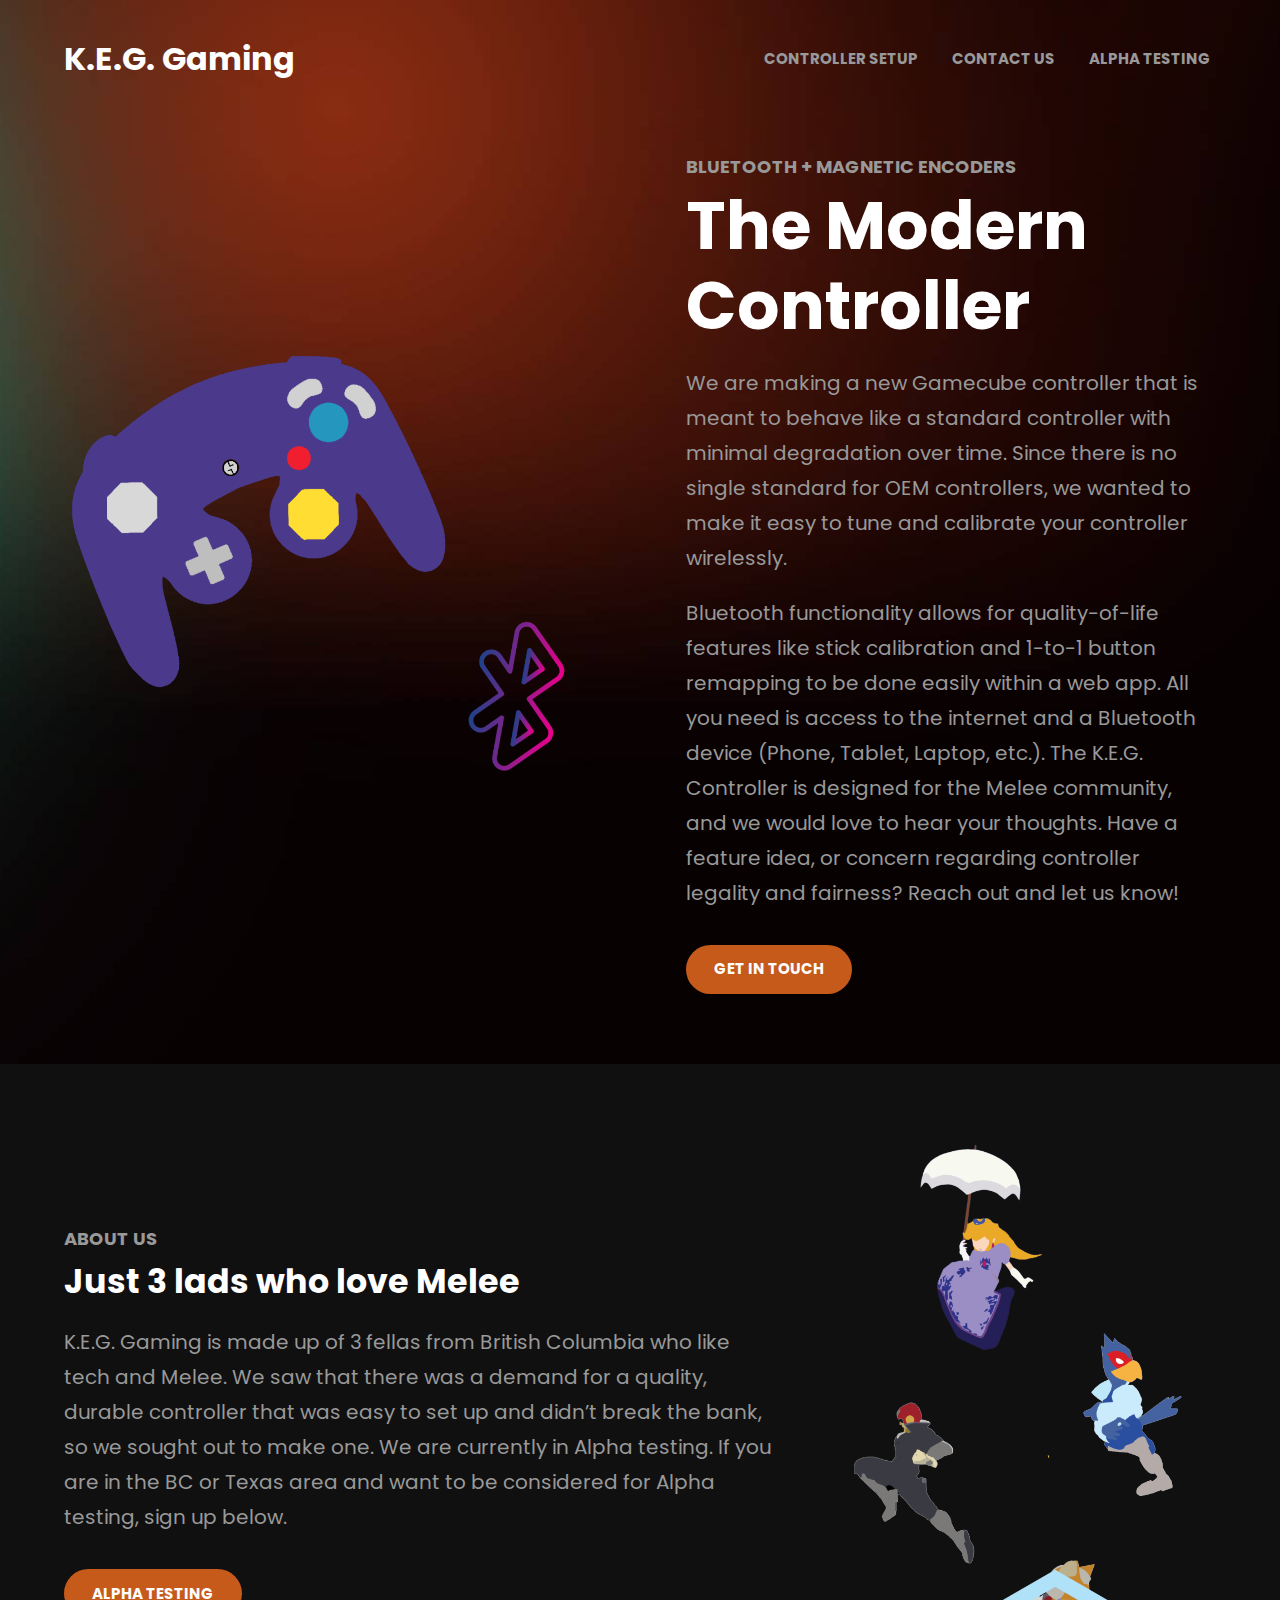
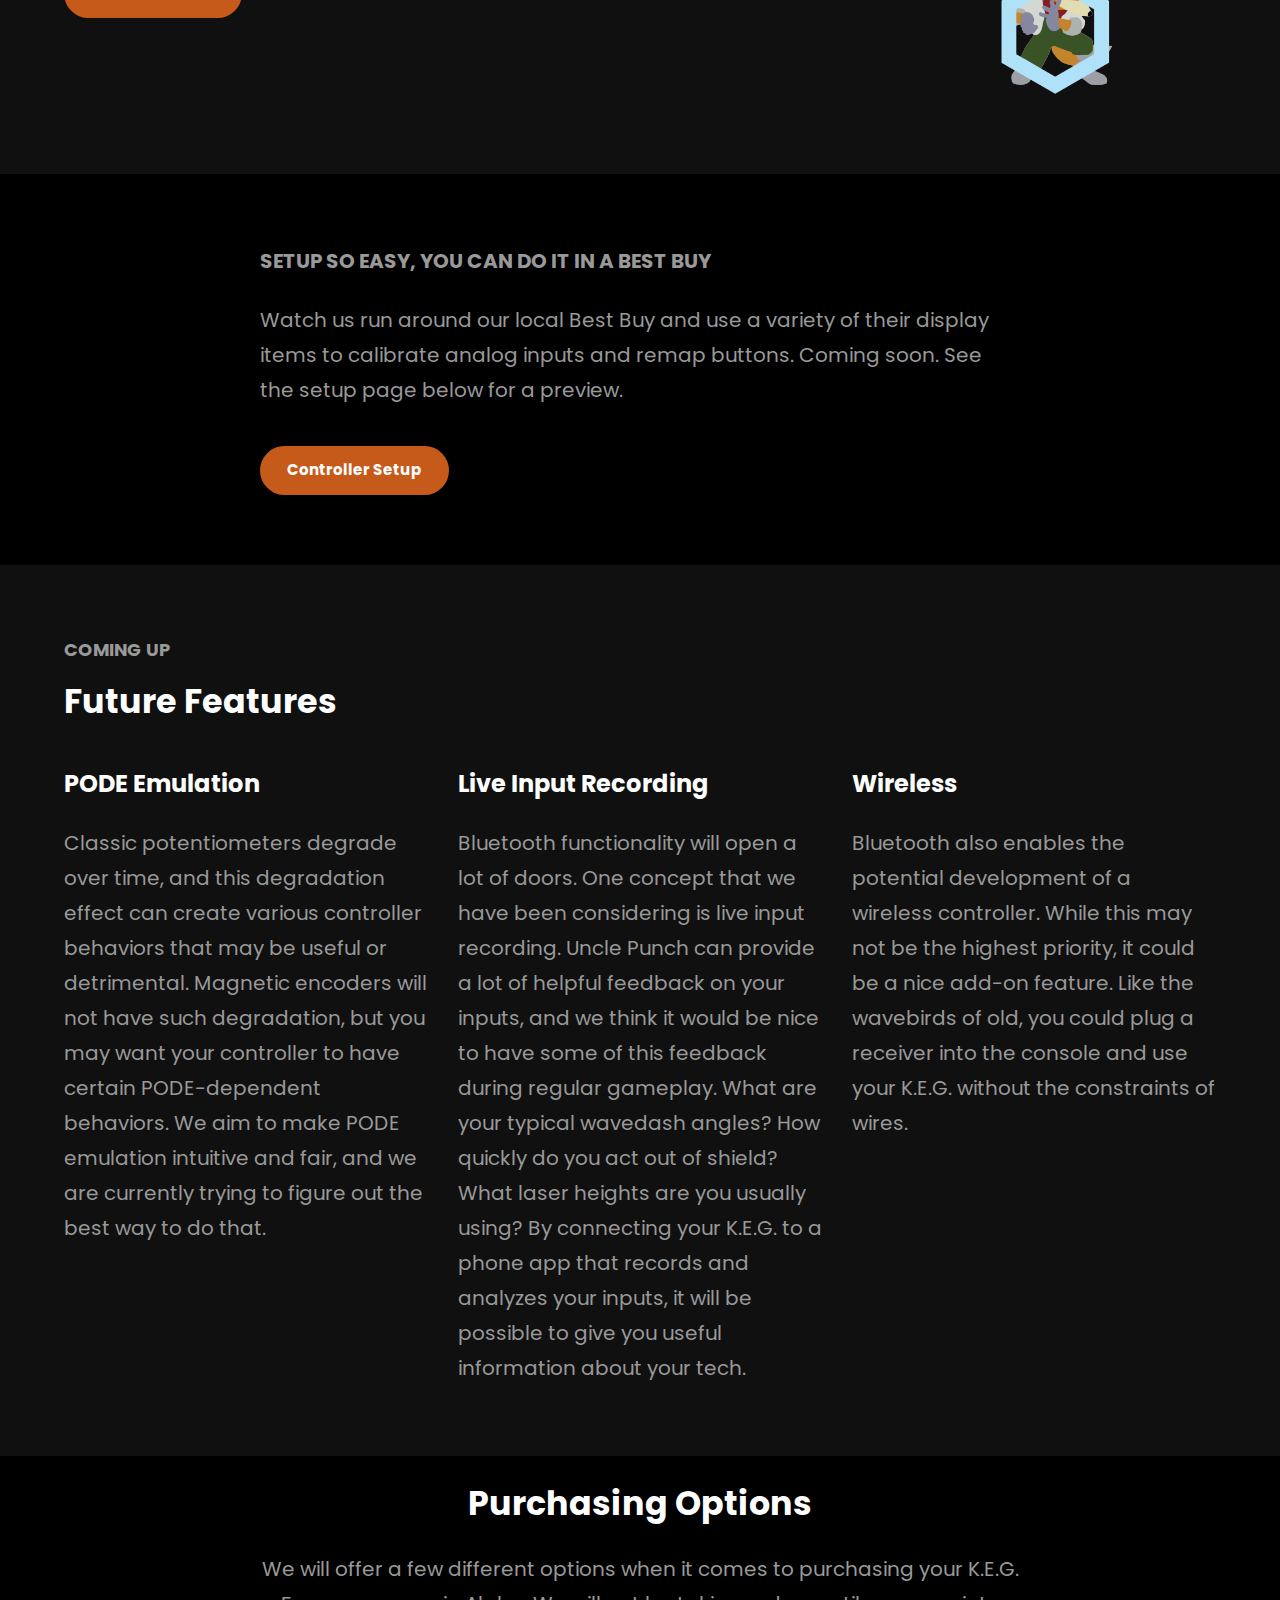
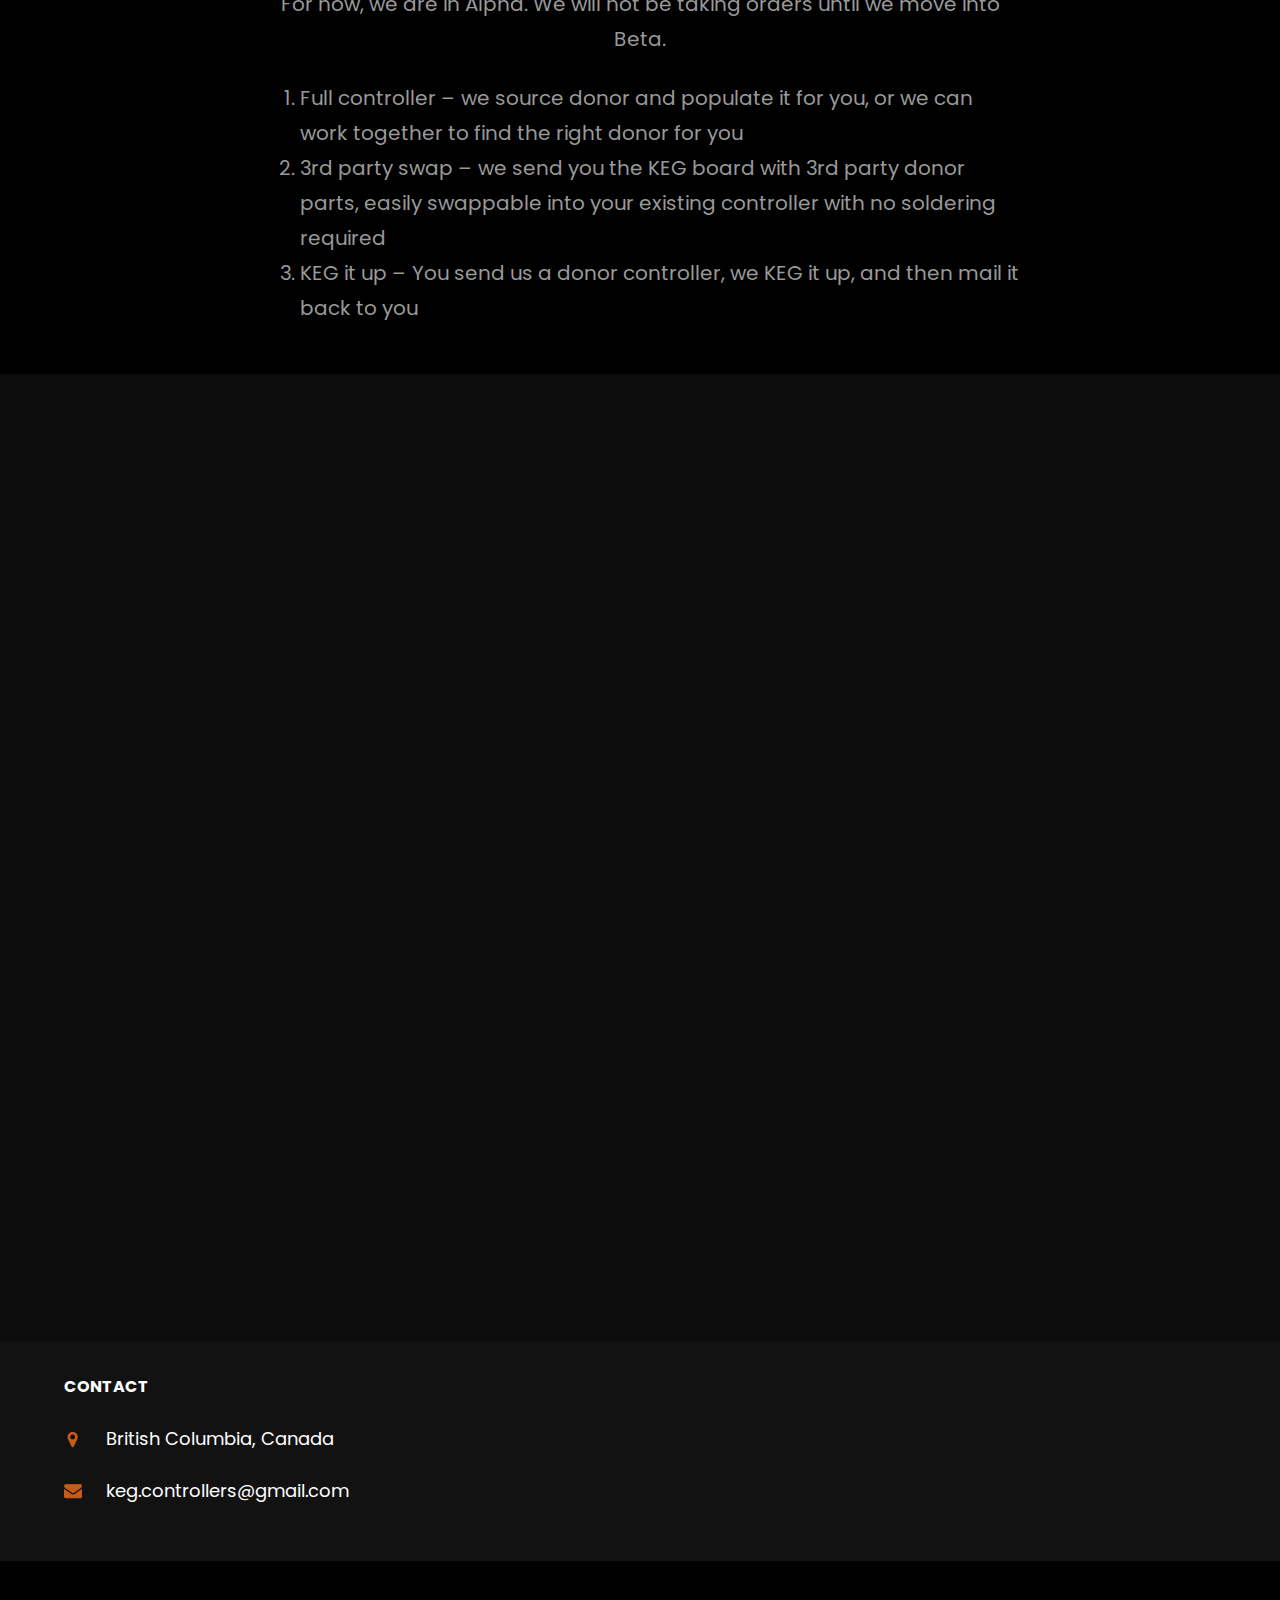
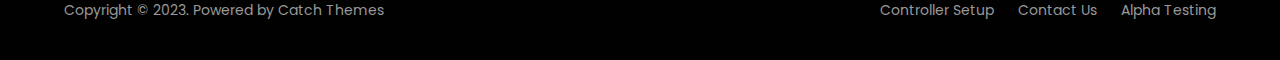
==== commit a1eaef04: "Merge branch 'main' of https://github.com/KEG-Gaming/KEG-Gaming.github.io" ====
--- a/index.html
+++ b/index.html
@@ -1,370 +1,2484 @@
 <!DOCTYPE html>
 <html lang="en-US">
+
 <head>
 	<meta charset="UTF-8">
 	<meta name="viewport" content="width=device-width, initial-scale=1">
-<meta name="robots" content="max-image-preview:large">
-<title>K.E.G. Gaming</title>
-<link rel="alternate" type="application/rss+xml" title="K.E.G. Gaming &raquo; Feed" href="https://keg-gaming.github.io/feed/">
-<link rel="alternate" type="application/rss+xml" title="K.E.G. Gaming &raquo; Comments Feed" href="https://keg-gaming.github.io/comments/feed/">
-<script>
-window._wpemojiSettings = {"baseUrl":"https://s.w.org/images/core/emoji/14.0.0/72x72/","ext":".png","svgUrl":"https://s.w.org/images/core/emoji/14.0.0/svg/","svgExt":".svg","source":{"concatemoji":"http://keg-controllers.local/wp-includes/js/wp-emoji-release.min.js?ver=6.1.1"}};
-/*! This file is auto-generated */
-!function(e,a,t){var n,r,o,i=a.createElement("canvas"),p=i.getContext&&i.getContext("2d");function s(e,t){var a=String.fromCharCode,e=(p.clearRect(0,0,i.width,i.height),p.fillText(a.apply(this,e),0,0),i.toDataURL());return p.clearRect(0,0,i.width,i.height),p.fillText(a.apply(this,t),0,0),e===i.toDataURL()}function c(e){var t=a.createElement("script");t.src=e,t.defer=t.type="text/javascript",a.getElementsByTagName("head")[0].appendChild(t)}for(o=Array("flag","emoji"),t.supports={everything:!0,everythingExceptFlag:!0},r=0;r<o.length;r++)t.supports[o[r]]=function(e){if(p&&p.fillText)switch(p.textBaseline="top",p.font="600 32px Arial",e){case"flag":return s([127987,65039,8205,9895,65039],[127987,65039,8203,9895,65039])?!1:!s([55356,56826,55356,56819],[55356,56826,8203,55356,56819])&&!s([55356,57332,56128,56423,56128,56418,56128,56421,56128,56430,56128,56423,56128,56447],[55356,57332,8203,56128,56423,8203,56128,56418,8203,56128,56421,8203,56128,56430,8203,56128,56423,8203,56128,56447]);case"emoji":return!s([129777,127995,8205,129778,127999],[129777,127995,8203,129778,127999])}return!1}(o[r]),t.supports.everything=t.supports.everything&&t.supports[o[r]],"flag"!==o[r]&&(t.supports.everythingExceptFlag=t.supports.everythingExceptFlag&&t.supports[o[r]]);t.supports.everythingExceptFlag=t.supports.everythingExceptFlag&&!t.supports.flag,t.DOMReady=!1,t.readyCallback=function(){t.DOMReady=!0},t.supports.everything||(n=function(){t.readyCallback()},a.addEventListener?(a.addEventListener("DOMContentLoaded",n,!1),e.addEventListener("load",n,!1)):(e.attachEvent("onload",n),a.attachEvent("onreadystatechange",function(){"complete"===a.readyState&&t.readyCallback()})),(e=t.source||{}).concatemoji?c(e.concatemoji):e.wpemoji&&e.twemoji&&(c(e.twemoji),c(e.wpemoji)))}(window,document,window._wpemojiSettings);
-</script>
-<style>img.wp-smiley,
-img.emoji {
-	display: inline !important;
-	border: none !important;
-	box-shadow: none !important;
-	height: 1em !important;
-	width: 1em !important;
-	margin: 0 0.07em !important;
-	vertical-align: -0.1em !important;
-	background: none !important;
-	padding: 0 !important;
-}</style>
-	<style id="wp-block-site-logo-inline-css">.wp-block-site-logo{box-sizing:border-box;line-height:0}.wp-block-site-logo a{display:inline-block}.wp-block-site-logo.is-default-size img{width:120px;height:auto}.wp-block-site-logo img{height:auto;max-width:100%}.wp-block-site-logo a,.wp-block-site-logo img{border-radius:inherit}.wp-block-site-logo.aligncenter{margin-left:auto;margin-right:auto;text-align:center}.wp-block-site-logo.is-style-rounded{border-radius:9999px}</style>
-<style id="wp-block-site-title-inline-css">.wp-block-site-title{font-size: var(--wp--preset--font-size--large);font-weight: var(--wp--custom--typography--font-weight--bold);line-height: 1.31;text-transform: capitalize;}</style>
-<style id="wp-block-site-tagline-inline-css">.wp-block-site-tagline{color: var(--wp--preset--color--foreground);font-size: var(--wp--preset--font-size--tiny);line-height: var(--wp--custom--typography--line-height--extra-small);}</style>
-<style id="wp-block-group-inline-css">.wp-block-group{box-sizing:border-box}
-:where(.wp-block-group.has-background){padding:1.25em 2.375em}</style>
-<style id="wp-block-navigation-link-inline-css">.wp-block-navigation .wp-block-navigation-item__label{word-break:normal;overflow-wrap:break-word}.wp-block-navigation .wp-block-navigation-item__description{display:none}</style>
-<link rel="stylesheet" id="wp-block-navigation-css" href="https://keg-gaming.github.io/wp-includes/blocks/navigation/style.min.css?ver=6.1.1" media="all">
-<style id="wp-block-navigation-inline-css">.wp-block-navigation{color: var(--wp--preset--color--body-text);font-size: var(--wp--preset--font-size--small);font-weight: var(--wp--custom--typography--font-weight--bold);line-height: 1.87;text-transform: uppercase;}
-.wp-block-navigation a:where(:not(.wp-element-button)){color: inherit;}</style>
-<style id="wp-block-heading-inline-css">h1.has-background,h2.has-background,h3.has-background,h4.has-background,h5.has-background,h6.has-background{padding:1.25em 2.375em}
-h1,h2,h3,h4,h5,h6{color: var(--wp--preset--color--foreground);font-family: var(--wp--preset--font-family--poppins);font-weight: var(--wp--custom--typography--font-weight--bold);margin-top: 5px;margin-bottom: 5px;}</style>
-<style id="wp-block-paragraph-inline-css">.is-small-text{font-size:.875em}.is-regular-text{font-size:1em}.is-large-text{font-size:2.25em}.is-larger-text{font-size:3em}.has-drop-cap:not(:focus):first-letter{float:left;font-size:8.4em;line-height:.68;font-weight:100;margin:.05em .1em 0 0;text-transform:uppercase;font-style:normal}p.has-drop-cap.has-background{overflow:hidden}p.has-background{padding:1.25em 2.375em}:where(p.has-text-color:not(.has-link-color)) a{color:inherit}</style>
-<style id="wp-block-button-inline-css">.wp-block-button__link{cursor:pointer;display:inline-block;text-align:center;word-break:break-word;box-sizing:border-box}.wp-block-button__link.aligncenter{text-align:center}.wp-block-button__link.alignright{text-align:right}:where(.wp-block-button__link){box-shadow:none;text-decoration:none;border-radius:9999px;padding:calc(.667em + 2px) calc(1.333em + 2px)}.wp-block-button[style*=text-decoration] .wp-block-button__link{text-decoration:inherit}.wp-block-buttons>.wp-block-button.has-custom-width{max-width:none}.wp-block-buttons>.wp-block-button.has-custom-width .wp-block-button__link{width:100%}.wp-block-buttons>.wp-block-button.has-custom-font-size .wp-block-button__link{font-size:inherit}.wp-block-buttons>.wp-block-button.wp-block-button__width-25{width:calc(25% - var(--wp--style--block-gap, .5em)*0.75)}.wp-block-buttons>.wp-block-button.wp-block-button__width-50{width:calc(50% - var(--wp--style--block-gap, .5em)*0.5)}.wp-block-buttons>.wp-block-button.wp-block-button__width-75{width:calc(75% - var(--wp--style--block-gap, .5em)*0.25)}.wp-block-buttons>.wp-block-button.wp-block-button__width-100{width:100%;flex-basis:100%}.wp-block-buttons.is-vertical>.wp-block-button.wp-block-button__width-25{width:25%}.wp-block-buttons.is-vertical>.wp-block-button.wp-block-button__width-50{width:50%}.wp-block-buttons.is-vertical>.wp-block-button.wp-block-button__width-75{width:75%}.wp-block-button.is-style-squared,.wp-block-button__link.wp-block-button.is-style-squared{border-radius:0}.wp-block-button.no-border-radius,.wp-block-button__link.no-border-radius{border-radius:0!important}.wp-block-button.is-style-outline>.wp-block-button__link,.wp-block-button .wp-block-button__link.is-style-outline{border:2px solid;padding:.667em 1.333em}.wp-block-button.is-style-outline>.wp-block-button__link:not(.has-text-color),.wp-block-button .wp-block-button__link.is-style-outline:not(.has-text-color){color:currentColor}.wp-block-button.is-style-outline>.wp-block-button__link:not(.has-background),.wp-block-button .wp-block-button__link.is-style-outline:not(.has-background){background-color:transparent;background-image:none}
-.wp-block-button .wp-block-button__link{background-color: var(--wp--preset--color--text-link);border-radius: 28px;color: var(--wp--preset--color--color-light);font-family: var(--wp--preset--font-family--poppins);font-size: var(--wp--preset--font-size--small);font-weight: var(--wp--custom--typography--font-weight--bold);line-height: var(--wp--custom--typography--line-height--paragraph);margin-top: 14px;padding-top: max(0.7rem, 0.75vw);padding-right: max(1.5rem, 1.85vw);padding-bottom: max(0.7rem, 0.75vw);padding-left: max(1.5rem, 1.85vw);text-transform: uppercase;}</style>
-<style id="wp-block-buttons-inline-css">.wp-block-buttons.is-vertical{flex-direction:column}.wp-block-buttons.is-vertical>.wp-block-button:last-child{margin-bottom:0}.wp-block-buttons>.wp-block-button{display:inline-block;margin:0}.wp-block-buttons.is-content-justification-left{justify-content:flex-start}.wp-block-buttons.is-content-justification-left.is-vertical{align-items:flex-start}.wp-block-buttons.is-content-justification-center{justify-content:center}.wp-block-buttons.is-content-justification-center.is-vertical{align-items:center}.wp-block-buttons.is-content-justification-right{justify-content:flex-end}.wp-block-buttons.is-content-justification-right.is-vertical{align-items:flex-end}.wp-block-buttons.is-content-justification-space-between{justify-content:space-between}.wp-block-buttons.aligncenter{text-align:center}.wp-block-buttons:not(.is-content-justification-space-between,.is-content-justification-right,.is-content-justification-left,.is-content-justification-center) .wp-block-button.aligncenter{margin-left:auto;margin-right:auto;width:100%}.wp-block-buttons[style*=text-decoration] .wp-block-button,.wp-block-buttons[style*=text-decoration] .wp-block-button__link{text-decoration:inherit}.wp-block-buttons.has-custom-font-size .wp-block-button__link{font-size:inherit}.wp-block-button.aligncenter{text-align:center}</style>
-<style id="wp-block-media-text-inline-css">.wp-block-media-text{
-  /*!rtl:begin:ignore*/direction:ltr;
-  /*!rtl:end:ignore*/display:grid;grid-template-columns:50% 1fr;grid-template-rows:auto;box-sizing:border-box}.wp-block-media-text.has-media-on-the-right{grid-template-columns:1fr 50%}.wp-block-media-text.is-vertically-aligned-top .wp-block-media-text__content,.wp-block-media-text.is-vertically-aligned-top .wp-block-media-text__media{align-self:start}.wp-block-media-text.is-vertically-aligned-center .wp-block-media-text__content,.wp-block-media-text.is-vertically-aligned-center .wp-block-media-text__media,.wp-block-media-text .wp-block-media-text__content,.wp-block-media-text .wp-block-media-text__media{align-self:center}.wp-block-media-text.is-vertically-aligned-bottom .wp-block-media-text__content,.wp-block-media-text.is-vertically-aligned-bottom .wp-block-media-text__media{align-self:end}.wp-block-media-text .wp-block-media-text__media{
-  /*!rtl:begin:ignore*/grid-column:1;grid-row:1;
-  /*!rtl:end:ignore*/margin:0}.wp-block-media-text .wp-block-media-text__content{direction:ltr;
-  /*!rtl:begin:ignore*/grid-column:2;grid-row:1;
-  /*!rtl:end:ignore*/padding:0 8%;word-break:break-word}.wp-block-media-text.has-media-on-the-right .wp-block-media-text__media{
-  /*!rtl:begin:ignore*/grid-column:2;grid-row:1
-  /*!rtl:end:ignore*/}.wp-block-media-text.has-media-on-the-right .wp-block-media-text__content{
-  /*!rtl:begin:ignore*/grid-column:1;grid-row:1
-  /*!rtl:end:ignore*/}.wp-block-media-text__media img,.wp-block-media-text__media video{height:auto;max-width:unset;width:100%;vertical-align:middle}.wp-block-media-text.is-image-fill .wp-block-media-text__media{height:100%;min-height:250px;background-size:cover}.wp-block-media-text.is-image-fill .wp-block-media-text__media>a{display:block;height:100%}.wp-block-media-text.is-image-fill .wp-block-media-text__media img{position:absolute;width:1px;height:1px;padding:0;margin:-1px;overflow:hidden;clip:rect(0,0,0,0);border:0}@media (max-width:600px){.wp-block-media-text.is-stacked-on-mobile{grid-template-columns:100%!important}.wp-block-media-text.is-stacked-on-mobile .wp-block-media-text__media{grid-column:1;grid-row:1}.wp-block-media-text.is-stacked-on-mobile .wp-block-media-text__content{grid-column:1;grid-row:2}}</style>
-<link rel="stylesheet" id="wp-block-cover-css" href="https://keg-gaming.github.io/wp-includes/blocks/cover/style.min.css?ver=6.1.1" media="all">
-<style id="wp-block-template-part-inline-css">.wp-block-template-part.has-background{padding:1.25em 2.375em;margin-top:0;margin-bottom:0}</style>
-<style id="wp-block-embed-inline-css">.wp-block-embed.alignleft,.wp-block-embed.alignright,.wp-block[data-align=left]>[data-type="core/embed"],.wp-block[data-align=right]>[data-type="core/embed"]{max-width:360px;width:100%}.wp-block-embed.alignleft .wp-block-embed__wrapper,.wp-block-embed.alignright .wp-block-embed__wrapper,.wp-block[data-align=left]>[data-type="core/embed"] .wp-block-embed__wrapper,.wp-block[data-align=right]>[data-type="core/embed"] .wp-block-embed__wrapper{min-width:280px}.wp-block-cover .wp-block-embed{min-width:320px;min-height:240px}.wp-block-embed{overflow-wrap:break-word}.wp-block-embed figcaption{margin-top:.5em;margin-bottom:1em}.wp-block-embed iframe{max-width:100%}.wp-block-embed__wrapper{position:relative}.wp-embed-responsive .wp-has-aspect-ratio .wp-block-embed__wrapper:before{content:"";display:block;padding-top:50%}.wp-embed-responsive .wp-has-aspect-ratio iframe{position:absolute;top:0;right:0;bottom:0;left:0;height:100%;width:100%}.wp-embed-responsive .wp-embed-aspect-21-9 .wp-block-embed__wrapper:before{padding-top:42.85%}.wp-embed-responsive .wp-embed-aspect-18-9 .wp-block-embed__wrapper:before{padding-top:50%}.wp-embed-responsive .wp-embed-aspect-16-9 .wp-block-embed__wrapper:before{padding-top:56.25%}.wp-embed-responsive .wp-embed-aspect-4-3 .wp-block-embed__wrapper:before{padding-top:75%}.wp-embed-responsive .wp-embed-aspect-1-1 .wp-block-embed__wrapper:before{padding-top:100%}.wp-embed-responsive .wp-embed-aspect-9-16 .wp-block-embed__wrapper:before{padding-top:177.77%}.wp-embed-responsive .wp-embed-aspect-1-2 .wp-block-embed__wrapper:before{padding-top:200%}
-.wp-block-embed figcaption{color:#555;font-size:13px;text-align:center}.is-dark-theme .wp-block-embed figcaption{color:hsla(0,0%,100%,.65)}.wp-block-embed{margin:0 0 1em}</style>
-<style id="wp-block-columns-inline-css">.wp-block-columns{display:flex;margin-bottom:1.75em;box-sizing:border-box;flex-wrap:wrap!important;align-items:normal!important}@media (min-width:782px){.wp-block-columns{flex-wrap:nowrap!important}}.wp-block-columns.are-vertically-aligned-top{align-items:flex-start}.wp-block-columns.are-vertically-aligned-center{align-items:center}.wp-block-columns.are-vertically-aligned-bottom{align-items:flex-end}@media (max-width:781px){.wp-block-columns:not(.is-not-stacked-on-mobile)>.wp-block-column{flex-basis:100%!important}}@media (min-width:782px){.wp-block-columns:not(.is-not-stacked-on-mobile)>.wp-block-column{flex-basis:0;flex-grow:1}.wp-block-columns:not(.is-not-stacked-on-mobile)>.wp-block-column[style*=flex-basis]{flex-grow:0}}.wp-block-columns.is-not-stacked-on-mobile{flex-wrap:nowrap!important}.wp-block-columns.is-not-stacked-on-mobile>.wp-block-column{flex-basis:0;flex-grow:1}.wp-block-columns.is-not-stacked-on-mobile>.wp-block-column[style*=flex-basis]{flex-grow:0}:where(.wp-block-columns.has-background){padding:1.25em 2.375em}.wp-block-column{flex-grow:1;min-width:0;word-break:break-word;overflow-wrap:break-word}.wp-block-column.is-vertically-aligned-top{align-self:flex-start}.wp-block-column.is-vertically-aligned-center{align-self:center}.wp-block-column.is-vertically-aligned-bottom{align-self:flex-end}.wp-block-column.is-vertically-aligned-bottom,.wp-block-column.is-vertically-aligned-center,.wp-block-column.is-vertically-aligned-top{width:100%}</style>
-<style id="wp-block-list-inline-css">ol,ul{box-sizing:border-box}ol.has-background,ul.has-background{padding:1.25em 2.375em}</style>
-<style id="wp-duotone-000097-ff4747-27-inline-css">.wp-duotone-000097-ff4747-27 > .wp-block-cover__image-background, .wp-duotone-000097-ff4747-27 > .wp-block-cover__video-background{filter:url('#wp-duotone-000097-ff4747-27') !important;}</style>
-<style id="wp-block-image-inline-css">.wp-block-image img{height:auto;max-width:100%;vertical-align:bottom}.wp-block-image.has-custom-border img,.wp-block-image img{box-sizing:border-box}.wp-block-image.aligncenter{text-align:center}.wp-block-image.alignfull img,.wp-block-image.alignwide img{height:auto;width:100%}.wp-block-image.aligncenter,.wp-block-image .aligncenter,.wp-block-image.alignleft,.wp-block-image .alignleft,.wp-block-image.alignright,.wp-block-image .alignright{display:table}.wp-block-image.aligncenter>figcaption,.wp-block-image .aligncenter>figcaption,.wp-block-image.alignleft>figcaption,.wp-block-image .alignleft>figcaption,.wp-block-image.alignright>figcaption,.wp-block-image .alignright>figcaption{display:table-caption;caption-side:bottom}.wp-block-image .alignleft{float:left;margin:.5em 1em .5em 0}.wp-block-image .alignright{float:right;margin:.5em 0 .5em 1em}.wp-block-image .aligncenter{margin-left:auto;margin-right:auto}.wp-block-image figcaption{margin-top:.5em;margin-bottom:1em}.wp-block-image.is-style-circle-mask img,.wp-block-image.is-style-rounded img,.wp-block-image .is-style-rounded img{border-radius:9999px}@supports ((-webkit-mask-image:none) or (mask-image:none)) or (-webkit-mask-image:none){.wp-block-image.is-style-circle-mask img{-webkit-mask-image:url('data:image/svg+xml;utf8,<svg viewBox="0 0 100 100" xmlns="http://www.w3.org/2000/svg"><circle cx="50" cy="50" r="50"/></svg>');mask-image:url('data:image/svg+xml;utf8,<svg viewBox="0 0 100 100" xmlns="http://www.w3.org/2000/svg"><circle cx="50" cy="50" r="50"/></svg>');mask-mode:alpha;-webkit-mask-repeat:no-repeat;mask-repeat:no-repeat;-webkit-mask-size:contain;mask-size:contain;-webkit-mask-position:center;mask-position:center;border-radius:0}}.wp-block-image :where(.has-border-color){border-style:solid}.wp-block-image :where([style*=border-top-color]){border-top-style:solid}.wp-block-image :where([style*=border-right-color]){border-right-style:solid}.wp-block-image :where([style*=border-bottom-color]){border-bottom-style:solid}.wp-block-image :where([style*=border-left-color]){border-left-style:solid}.wp-block-image :where([style*=border-width]){border-style:solid}.wp-block-image :where([style*=border-top-width]){border-top-style:solid}.wp-block-image :where([style*=border-right-width]){border-right-style:solid}.wp-block-image :where([style*=border-bottom-width]){border-bottom-style:solid}.wp-block-image :where([style*=border-left-width]){border-left-style:solid}.wp-block-image figure{margin:0}
-.wp-block-image figcaption{color:#555;font-size:13px;text-align:center}.is-dark-theme .wp-block-image figcaption{color:hsla(0,0%,100%,.65)}.wp-block-image{margin:0 0 1em}</style>
-<style id="wp-block-library-inline-css">:root{--wp-admin-theme-color:#007cba;--wp-admin-theme-color--rgb:0,124,186;--wp-admin-theme-color-darker-10:#006ba1;--wp-admin-theme-color-darker-10--rgb:0,107,161;--wp-admin-theme-color-darker-20:#005a87;--wp-admin-theme-color-darker-20--rgb:0,90,135;--wp-admin-border-width-focus:2px}@media (-webkit-min-device-pixel-ratio:2),(min-resolution:192dpi){:root{--wp-admin-border-width-focus:1.5px}}.wp-element-button{cursor:pointer}:root{--wp--preset--font-size--normal:16px;--wp--preset--font-size--huge:42px}:root .has-very-light-gray-background-color{background-color:#eee}:root .has-very-dark-gray-background-color{background-color:#313131}:root .has-very-light-gray-color{color:#eee}:root .has-very-dark-gray-color{color:#313131}:root .has-vivid-green-cyan-to-vivid-cyan-blue-gradient-background{background:linear-gradient(135deg,#00d084,#0693e3)}:root .has-purple-crush-gradient-background{background:linear-gradient(135deg,#34e2e4,#4721fb 50%,#ab1dfe)}:root .has-hazy-dawn-gradient-background{background:linear-gradient(135deg,#faaca8,#dad0ec)}:root .has-subdued-olive-gradient-background{background:linear-gradient(135deg,#fafae1,#67a671)}:root .has-atomic-cream-gradient-background{background:linear-gradient(135deg,#fdd79a,#004a59)}:root .has-nightshade-gradient-background{background:linear-gradient(135deg,#330968,#31cdcf)}:root .has-midnight-gradient-background{background:linear-gradient(135deg,#020381,#2874fc)}.has-regular-font-size{font-size:1em}.has-larger-font-size{font-size:2.625em}.has-normal-font-size{font-size:var(--wp--preset--font-size--normal)}.has-huge-font-size{font-size:var(--wp--preset--font-size--huge)}.has-text-align-center{text-align:center}.has-text-align-left{text-align:left}.has-text-align-right{text-align:right}#end-resizable-editor-section{display:none}.aligncenter{clear:both}.items-justified-left{justify-content:flex-start}.items-justified-center{justify-content:center}.items-justified-right{justify-content:flex-end}.items-justified-space-between{justify-content:space-between}.screen-reader-text{border:0;clip:rect(1px,1px,1px,1px);clip-path:inset(50%);height:1px;margin:-1px;overflow:hidden;padding:0;position:absolute;width:1px;word-wrap:normal!important}.screen-reader-text:focus{background-color:#ddd;clip:auto!important;clip-path:none;color:#444;display:block;font-size:1em;height:auto;left:5px;line-height:normal;padding:15px 23px 14px;text-decoration:none;top:5px;width:auto;z-index:100000}html :where(.has-border-color){border-style:solid}html :where([style*=border-top-color]){border-top-style:solid}html :where([style*=border-right-color]){border-right-style:solid}html :where([style*=border-bottom-color]){border-bottom-style:solid}html :where([style*=border-left-color]){border-left-style:solid}html :where([style*=border-width]){border-style:solid}html :where([style*=border-top-width]){border-top-style:solid}html :where([style*=border-right-width]){border-right-style:solid}html :where([style*=border-bottom-width]){border-bottom-style:solid}html :where([style*=border-left-width]){border-left-style:solid}html :where(img[class*=wp-image-]){height:auto;max-width:100%}figure{margin:0 0 1em}</style>
-<style id="global-styles-inline-css">body{--wp--preset--color--black: #000000;--wp--preset--color--cyan-bluish-gray: #abb8c3;--wp--preset--color--white: #ffffff;--wp--preset--color--pale-pink: #f78da7;--wp--preset--color--vivid-red: #cf2e2e;--wp--preset--color--luminous-vivid-orange: #ff6900;--wp--preset--color--luminous-vivid-amber: #fcb900;--wp--preset--color--light-green-cyan: #7bdcb5;--wp--preset--color--vivid-green-cyan: #00d084;--wp--preset--color--pale-cyan-blue: #8ed1fc;--wp--preset--color--vivid-cyan-blue: #0693e3;--wp--preset--color--vivid-purple: #9b51e0;--wp--preset--color--background: #000000;--wp--preset--color--foreground: #ffffff;--wp--preset--color--primary: #101010;--wp--preset--color--secondary: #2e2e2e;--wp--preset--color--tertiary: #121212;--wp--preset--color--text-link: #c65a1b;--wp--preset--color--body-text: #999999;--wp--preset--color--border-color: #282828;--wp--preset--color--rose: #ff27a9;--wp--preset--color--bean-red: #ff575d;--wp--preset--color--ironside-grey: #666666;--wp--preset--color--white-smoke: #f6f6f6;--wp--preset--color--dune: #333333;--wp--preset--color--color-light: #fefefe;--wp--preset--color--color-dark: #010101;--wp--preset--color--woodsmoke: #0e0c0c;--wp--preset--color--deep-orange: #ea6733;--wp--preset--color--eucalyptus: #3fe0b3;--wp--preset--gradient--vivid-cyan-blue-to-vivid-purple: linear-gradient(135deg,rgba(6,147,227,1) 0%,rgb(155,81,224) 100%);--wp--preset--gradient--light-green-cyan-to-vivid-green-cyan: linear-gradient(135deg,rgb(122,220,180) 0%,rgb(0,208,130) 100%);--wp--preset--gradient--luminous-vivid-amber-to-luminous-vivid-orange: linear-gradient(135deg,rgba(252,185,0,1) 0%,rgba(255,105,0,1) 100%);--wp--preset--gradient--luminous-vivid-orange-to-vivid-red: linear-gradient(135deg,rgba(255,105,0,1) 0%,rgb(207,46,46) 100%);--wp--preset--gradient--very-light-gray-to-cyan-bluish-gray: linear-gradient(135deg,rgb(238,238,238) 0%,rgb(169,184,195) 100%);--wp--preset--gradient--cool-to-warm-spectrum: linear-gradient(135deg,rgb(74,234,220) 0%,rgb(151,120,209) 20%,rgb(207,42,186) 40%,rgb(238,44,130) 60%,rgb(251,105,98) 80%,rgb(254,248,76) 100%);--wp--preset--gradient--blush-light-purple: linear-gradient(135deg,rgb(255,206,236) 0%,rgb(152,150,240) 100%);--wp--preset--gradient--blush-bordeaux: linear-gradient(135deg,rgb(254,205,165) 0%,rgb(254,45,45) 50%,rgb(107,0,62) 100%);--wp--preset--gradient--luminous-dusk: linear-gradient(135deg,rgb(255,203,112) 0%,rgb(199,81,192) 50%,rgb(65,88,208) 100%);--wp--preset--gradient--pale-ocean: linear-gradient(135deg,rgb(255,245,203) 0%,rgb(182,227,212) 50%,rgb(51,167,181) 100%);--wp--preset--gradient--electric-grass: linear-gradient(135deg,rgb(202,248,128) 0%,rgb(113,206,126) 100%);--wp--preset--gradient--midnight: linear-gradient(135deg,rgb(2,3,129) 0%,rgb(40,116,252) 100%);--wp--preset--gradient--vertical-secondary-to-tertiary: linear-gradient(to bottom,var(--wp--preset--color--secondary) 0%,var(--wp--preset--color--tertiary) 100%);--wp--preset--gradient--vertical-secondary-to-background: linear-gradient(to bottom,var(--wp--preset--color--secondary) 0%,var(--wp--preset--color--background) 100%);--wp--preset--gradient--vertical-tertiary-to-background: linear-gradient(to bottom,var(--wp--preset--color--tertiary) 0%,var(--wp--preset--color--background) 100%);--wp--preset--gradient--diagonal-primary-to-foreground: linear-gradient(to bottom right,var(--wp--preset--color--primary) 0%,var(--wp--preset--color--foreground) 100%);--wp--preset--gradient--diagonal-secondary-to-background: linear-gradient(to bottom right,var(--wp--preset--color--secondary) 50%,var(--wp--preset--color--background) 50%);--wp--preset--gradient--diagonal-background-to-secondary: linear-gradient(to bottom right,var(--wp--preset--color--background) 50%,var(--wp--preset--color--secondary) 50%);--wp--preset--gradient--diagonal-tertiary-to-background: linear-gradient(to bottom right,var(--wp--preset--color--tertiary) 50%,var(--wp--preset--color--background) 50%);--wp--preset--gradient--diagonal-background-to-tertiary: linear-gradient(to bottom right,var(--wp--preset--color--background) 50%,var(--wp--preset--color--tertiary) 50%);--wp--preset--gradient--horizontal-rose-to-bean-red: linear-gradient(to right,var(--wp--preset--color--rose) 0%,var(--wp--preset--color--bean-red) 100%);--wp--preset--gradient--horizontal-bean-red-to-rose: linear-gradient(to right,var(--wp--preset--color--bean-red) 0%,var(--wp--preset--color--rose) 100%);--wp--preset--gradient--horizontal-color-gradient-first-to-gradient-second: linear-gradient(to right,var(--wp--preset--color--background) 0%,var(--wp--preset--color--background) 100%);--wp--preset--gradient--horizontal-deep-orange-to-eucalyptus: linear-gradient(to right,var(--wp--preset--color--deep-orange) 0%,var(--wp--preset--color--eucalyptus) 99%);--wp--preset--duotone--dark-grayscale: url('#wp-duotone-dark-grayscale');--wp--preset--duotone--grayscale: url('#wp-duotone-grayscale');--wp--preset--duotone--purple-yellow: url('#wp-duotone-purple-yellow');--wp--preset--duotone--blue-red: url('#wp-duotone-blue-red');--wp--preset--duotone--midnight: url('#wp-duotone-midnight');--wp--preset--duotone--magenta-yellow: url('#wp-duotone-magenta-yellow');--wp--preset--duotone--purple-green: url('#wp-duotone-purple-green');--wp--preset--duotone--blue-orange: url('#wp-duotone-blue-orange');--wp--preset--duotone--foreground-and-background: url('#wp-duotone-foreground-and-background');--wp--preset--duotone--foreground-and-secondary: url('#wp-duotone-foreground-and-secondary');--wp--preset--duotone--foreground-and-tertiary: url('#wp-duotone-foreground-and-tertiary');--wp--preset--duotone--link-and-background: url('#wp-duotone-link-and-background');--wp--preset--duotone--link-and-secondary: url('#wp-duotone-link-and-secondary');--wp--preset--duotone--link-and-tertiary: url('#wp-duotone-link-and-tertiary');--wp--preset--font-size--small: 15px;--wp--preset--font-size--medium: 16px;--wp--preset--font-size--large: clamp(24px,4.2vw,32px);--wp--preset--font-size--x-large: 42px;--wp--preset--font-size--tiny: 13px;--wp--preset--font-size--extra-small: 14px;--wp--preset--font-size--upper-heading: 18px;--wp--preset--font-size--normal: clamp(18px,1.6vw,20px);--wp--preset--font-size--content-heading: clamp(22px,4.2vw,24px);--wp--preset--font-size--extra-large: clamp(32px,6vw,36px);--wp--preset--font-size--huge: clamp(36px,5.2vw,80px);--wp--preset--font-family--open-sans: "Open Sans", serif;--wp--preset--font-family--poppins: "Poppins", serif;--wp--preset--spacing--20: 0.44rem;--wp--preset--spacing--30: 0.67rem;--wp--preset--spacing--40: 1rem;--wp--preset--spacing--50: 1.5rem;--wp--preset--spacing--60: 2.25rem;--wp--preset--spacing--70: 3.38rem;--wp--preset--spacing--80: 5.06rem;--wp--custom--spacing--extra-small: clamp(28px, 3.5vw, 35px);--wp--custom--spacing--wp-post: clamp(30px, 3.5vw, 56px);--wp--custom--spacing--wp-comment-horizontal: clamp(30px, 3.7vw, 70px);--wp--custom--spacing--wp-comment-vertical: clamp(30px, 3.5vw, 49px);--wp--custom--spacing--wp-block-sidebar: clamp(0px,5vw,96px);--wp--custom--spacing--wp-block-sidebar-widget: clamp(30px, 3.5vw, 63px);--wp--custom--spacing--wp-block-page-numbers: clamp(49px, 3.3vw, 63px);--wp--custom--spacing--wp-footer-vertical: clamp(5px, 2.5vw, 45px);--wp--custom--spacing--normal: clamp(30px, 3.5vw, 40px);--wp--custom--spacing--small: max(1.75rem, 5vw);--wp--custom--spacing--medium: clamp(2rem, 8vw, calc(4 * var(--wp--style--block-gap)));--wp--custom--spacing--large: clamp(3.5rem, 10vw, 5.0625rem);--wp--custom--spacing--outer: var(--wp--custom--spacing--small, 1.25rem);--wp--custom--spacing--section-block-top: clamp(42px, 5.5vw, 105px);--wp--custom--spacing--section-block-bottom: clamp(12px, 5.5vw, 70px);--wp--custom--spacing--section-pricing-content: clamp(21px, 5.5vw, 42px);--wp--custom--spacing--main-block-gap: clamp(18px, 5.5vw, 81px);--wp--custom--spacing--testimonial-inner-gap: clamp(35px, 3.5vw, 42px);--wp--custom--spacing--group-heading-bottom-gap: clamp(35px, 3.5vw, 42px);--wp--custom--typography--font-size--heading-one: clamp(36px,3vw,56px);--wp--custom--typography--font-size--heading-two: clamp(32px,2.6vw,49px);--wp--custom--typography--font-size--heading-three: clamp(28px,1.9vw,36px);--wp--custom--typography--font-size--heading-four: clamp(24px,1.5vw,28px);--wp--custom--typography--font-size--heading-five: clamp(22px,1.3vw,24px);--wp--custom--typography--font-size--heading-six: 18px;--wp--custom--typography--font-size--post-title: clamp(32px,6vw,36px);--wp--custom--typography--line-height--heading-one: 1.38;--wp--custom--typography--line-height--heading-two: 1.43;--wp--custom--typography--line-height--heading-three: 1.36;--wp--custom--typography--line-height--heading-four: 1.5;--wp--custom--typography--line-height--heading-five: 1.458333333333333;--wp--custom--typography--line-height--heading-six: 1.56;--wp--custom--typography--line-height--paragraph: 1.75;--wp--custom--typography--line-height--post-title: 1.36;--wp--custom--typography--line-height--extra-small: 21px;--wp--custom--typography--line-height--small: 28px;--wp--custom--typography--line-height--normal: normal;--wp--custom--typography--font-weight--light: 300;--wp--custom--typography--font-weight--normal: 400;--wp--custom--typography--font-weight--medium: 500;--wp--custom--typography--font-weight--semi-bold: 600;--wp--custom--typography--font-weight--bold: 700;--wp--custom--typography--font-weight--extra-bold: 900;}body { margin: 0;--wp--style--global--content-size: 760px;--wp--style--global--wide-size: 1400px; }.wp-site-blocks > .alignleft { float: left; margin-right: 2em; }.wp-site-blocks > .alignright { float: right; margin-left: 2em; }.wp-site-blocks > .aligncenter { justify-content: center; margin-left: auto; margin-right: auto; }.wp-site-blocks > * { margin-block-start: 0; margin-block-end: 0; }.wp-site-blocks > * + * { margin-block-start: 1.5rem; }body { --wp--style--block-gap: 1.5rem; }body .is-layout-flow > *{margin-block-start: 0;margin-block-end: 0;}body .is-layout-flow > * + *{margin-block-start: 1.5rem;margin-block-end: 0;}body .is-layout-constrained > *{margin-block-start: 0;margin-block-end: 0;}body .is-layout-constrained > * + *{margin-block-start: 1.5rem;margin-block-end: 0;}body .is-layout-flex{gap: 1.5rem;}body .is-layout-flow > .alignleft{float: left;margin-inline-start: 0;margin-inline-end: 2em;}body .is-layout-flow > .alignright{float: right;margin-inline-start: 2em;margin-inline-end: 0;}body .is-layout-flow > .aligncenter{margin-left: auto !important;margin-right: auto !important;}body .is-layout-constrained > .alignleft{float: left;margin-inline-start: 0;margin-inline-end: 2em;}body .is-layout-constrained > .alignright{float: right;margin-inline-start: 2em;margin-inline-end: 0;}body .is-layout-constrained > .aligncenter{margin-left: auto !important;margin-right: auto !important;}body .is-layout-constrained > :where(:not(.alignleft):not(.alignright):not(.alignfull)){max-width: var(--wp--style--global--content-size);margin-left: auto !important;margin-right: auto !important;}body .is-layout-constrained > .alignwide{max-width: var(--wp--style--global--wide-size);}body .is-layout-flex{display: flex;}body .is-layout-flex{flex-wrap: wrap;align-items: center;}body .is-layout-flex > *{margin: 0;}body{background-color: var(--wp--preset--color--background);color: var(--wp--preset--color--body-text);font-family: var(--wp--preset--font-family--poppins);font-size: var(--wp--preset--font-size--normal);line-height: var(--wp--custom--typography--line-height--paragraph);padding-top: 0px;padding-right: 0px;padding-bottom: 0px;padding-left: 0px;}a:where(:not(.wp-element-button)){color: var(--wp--preset--color--foreground);text-decoration: underline;}h1{font-size: var(--wp--custom--typography--font-size--heading-one);line-height: var(--wp--custom--typography--line-height--heading-one);}h2{font-size: var(--wp--custom--typography--font-size--heading-two);line-height: var(--wp--custom--typography--line-height--heading-two);}h3{font-size: var(--wp--custom--typography--font-size--heading-three);line-height: var(--wp--custom--typography--line-height--heading-three);}h4{font-size: var(--wp--custom--typography--font-size--heading-four);line-height: var(--wp--custom--typography--line-height--heading-four);}h5{font-size: var(--wp--custom--typography--font-size--heading-five);line-height: var(--wp--custom--typography--line-height--heading-five);}h6{font-size: var(--wp--custom--typography--font-size--heading-six);line-height: var(--wp--custom--typography--line-height--heading-six);}.wp-element-button, .wp-block-button__link{background-color: #32373c;border-width: 0;color: #fff;font-family: inherit;font-size: inherit;line-height: inherit;padding: calc(0.667em + 2px) calc(1.333em + 2px);text-decoration: none;}.has-black-color{color: var(--wp--preset--color--black) !important;}.has-cyan-bluish-gray-color{color: var(--wp--preset--color--cyan-bluish-gray) !important;}.has-white-color{color: var(--wp--preset--color--white) !important;}.has-pale-pink-color{color: var(--wp--preset--color--pale-pink) !important;}.has-vivid-red-color{color: var(--wp--preset--color--vivid-red) !important;}.has-luminous-vivid-orange-color{color: var(--wp--preset--color--luminous-vivid-orange) !important;}.has-luminous-vivid-amber-color{color: var(--wp--preset--color--luminous-vivid-amber) !important;}.has-light-green-cyan-color{color: var(--wp--preset--color--light-green-cyan) !important;}.has-vivid-green-cyan-color{color: var(--wp--preset--color--vivid-green-cyan) !important;}.has-pale-cyan-blue-color{color: var(--wp--preset--color--pale-cyan-blue) !important;}.has-vivid-cyan-blue-color{color: var(--wp--preset--color--vivid-cyan-blue) !important;}.has-vivid-purple-color{color: var(--wp--preset--color--vivid-purple) !important;}.has-background-color{color: var(--wp--preset--color--background) !important;}.has-foreground-color{color: var(--wp--preset--color--foreground) !important;}.has-primary-color{color: var(--wp--preset--color--primary) !important;}.has-secondary-color{color: var(--wp--preset--color--secondary) !important;}.has-tertiary-color{color: var(--wp--preset--color--tertiary) !important;}.has-text-link-color{color: var(--wp--preset--color--text-link) !important;}.has-body-text-color{color: var(--wp--preset--color--body-text) !important;}.has-border-color-color{color: var(--wp--preset--color--border-color) !important;}.has-rose-color{color: var(--wp--preset--color--rose) !important;}.has-bean-red-color{color: var(--wp--preset--color--bean-red) !important;}.has-ironside-grey-color{color: var(--wp--preset--color--ironside-grey) !important;}.has-white-smoke-color{color: var(--wp--preset--color--white-smoke) !important;}.has-dune-color{color: var(--wp--preset--color--dune) !important;}.has-color-light-color{color: var(--wp--preset--color--color-light) !important;}.has-color-dark-color{color: var(--wp--preset--color--color-dark) !important;}.has-woodsmoke-color{color: var(--wp--preset--color--woodsmoke) !important;}.has-deep-orange-color{color: var(--wp--preset--color--deep-orange) !important;}.has-eucalyptus-color{color: var(--wp--preset--color--eucalyptus) !important;}.has-black-background-color{background-color: var(--wp--preset--color--black) !important;}.has-cyan-bluish-gray-background-color{background-color: var(--wp--preset--color--cyan-bluish-gray) !important;}.has-white-background-color{background-color: var(--wp--preset--color--white) !important;}.has-pale-pink-background-color{background-color: var(--wp--preset--color--pale-pink) !important;}.has-vivid-red-background-color{background-color: var(--wp--preset--color--vivid-red) !important;}.has-luminous-vivid-orange-background-color{background-color: var(--wp--preset--color--luminous-vivid-orange) !important;}.has-luminous-vivid-amber-background-color{background-color: var(--wp--preset--color--luminous-vivid-amber) !important;}.has-light-green-cyan-background-color{background-color: var(--wp--preset--color--light-green-cyan) !important;}.has-vivid-green-cyan-background-color{background-color: var(--wp--preset--color--vivid-green-cyan) !important;}.has-pale-cyan-blue-background-color{background-color: var(--wp--preset--color--pale-cyan-blue) !important;}.has-vivid-cyan-blue-background-color{background-color: var(--wp--preset--color--vivid-cyan-blue) !important;}.has-vivid-purple-background-color{background-color: var(--wp--preset--color--vivid-purple) !important;}.has-background-background-color{background-color: var(--wp--preset--color--background) !important;}.has-foreground-background-color{background-color: var(--wp--preset--color--foreground) !important;}.has-primary-background-color{background-color: var(--wp--preset--color--primary) !important;}.has-secondary-background-color{background-color: var(--wp--preset--color--secondary) !important;}.has-tertiary-background-color{background-color: var(--wp--preset--color--tertiary) !important;}.has-text-link-background-color{background-color: var(--wp--preset--color--text-link) !important;}.has-body-text-background-color{background-color: var(--wp--preset--color--body-text) !important;}.has-border-color-background-color{background-color: var(--wp--preset--color--border-color) !important;}.has-rose-background-color{background-color: var(--wp--preset--color--rose) !important;}.has-bean-red-background-color{background-color: var(--wp--preset--color--bean-red) !important;}.has-ironside-grey-background-color{background-color: var(--wp--preset--color--ironside-grey) !important;}.has-white-smoke-background-color{background-color: var(--wp--preset--color--white-smoke) !important;}.has-dune-background-color{background-color: var(--wp--preset--color--dune) !important;}.has-color-light-background-color{background-color: var(--wp--preset--color--color-light) !important;}.has-color-dark-background-color{background-color: var(--wp--preset--color--color-dark) !important;}.has-woodsmoke-background-color{background-color: var(--wp--preset--color--woodsmoke) !important;}.has-deep-orange-background-color{background-color: var(--wp--preset--color--deep-orange) !important;}.has-eucalyptus-background-color{background-color: var(--wp--preset--color--eucalyptus) !important;}.has-black-border-color{border-color: var(--wp--preset--color--black) !important;}.has-cyan-bluish-gray-border-color{border-color: var(--wp--preset--color--cyan-bluish-gray) !important;}.has-white-border-color{border-color: var(--wp--preset--color--white) !important;}.has-pale-pink-border-color{border-color: var(--wp--preset--color--pale-pink) !important;}.has-vivid-red-border-color{border-color: var(--wp--preset--color--vivid-red) !important;}.has-luminous-vivid-orange-border-color{border-color: var(--wp--preset--color--luminous-vivid-orange) !important;}.has-luminous-vivid-amber-border-color{border-color: var(--wp--preset--color--luminous-vivid-amber) !important;}.has-light-green-cyan-border-color{border-color: var(--wp--preset--color--light-green-cyan) !important;}.has-vivid-green-cyan-border-color{border-color: var(--wp--preset--color--vivid-green-cyan) !important;}.has-pale-cyan-blue-border-color{border-color: var(--wp--preset--color--pale-cyan-blue) !important;}.has-vivid-cyan-blue-border-color{border-color: var(--wp--preset--color--vivid-cyan-blue) !important;}.has-vivid-purple-border-color{border-color: var(--wp--preset--color--vivid-purple) !important;}.has-background-border-color{border-color: var(--wp--preset--color--background) !important;}.has-foreground-border-color{border-color: var(--wp--preset--color--foreground) !important;}.has-primary-border-color{border-color: var(--wp--preset--color--primary) !important;}.has-secondary-border-color{border-color: var(--wp--preset--color--secondary) !important;}.has-tertiary-border-color{border-color: var(--wp--preset--color--tertiary) !important;}.has-text-link-border-color{border-color: var(--wp--preset--color--text-link) !important;}.has-body-text-border-color{border-color: var(--wp--preset--color--body-text) !important;}.has-border-color-border-color{border-color: var(--wp--preset--color--border-color) !important;}.has-rose-border-color{border-color: var(--wp--preset--color--rose) !important;}.has-bean-red-border-color{border-color: var(--wp--preset--color--bean-red) !important;}.has-ironside-grey-border-color{border-color: var(--wp--preset--color--ironside-grey) !important;}.has-white-smoke-border-color{border-color: var(--wp--preset--color--white-smoke) !important;}.has-dune-border-color{border-color: var(--wp--preset--color--dune) !important;}.has-color-light-border-color{border-color: var(--wp--preset--color--color-light) !important;}.has-color-dark-border-color{border-color: var(--wp--preset--color--color-dark) !important;}.has-woodsmoke-border-color{border-color: var(--wp--preset--color--woodsmoke) !important;}.has-deep-orange-border-color{border-color: var(--wp--preset--color--deep-orange) !important;}.has-eucalyptus-border-color{border-color: var(--wp--preset--color--eucalyptus) !important;}.has-vivid-cyan-blue-to-vivid-purple-gradient-background{background: var(--wp--preset--gradient--vivid-cyan-blue-to-vivid-purple) !important;}.has-light-green-cyan-to-vivid-green-cyan-gradient-background{background: var(--wp--preset--gradient--light-green-cyan-to-vivid-green-cyan) !important;}.has-luminous-vivid-amber-to-luminous-vivid-orange-gradient-background{background: var(--wp--preset--gradient--luminous-vivid-amber-to-luminous-vivid-orange) !important;}.has-luminous-vivid-orange-to-vivid-red-gradient-background{background: var(--wp--preset--gradient--luminous-vivid-orange-to-vivid-red) !important;}.has-very-light-gray-to-cyan-bluish-gray-gradient-background{background: var(--wp--preset--gradient--very-light-gray-to-cyan-bluish-gray) !important;}.has-cool-to-warm-spectrum-gradient-background{background: var(--wp--preset--gradient--cool-to-warm-spectrum) !important;}.has-blush-light-purple-gradient-background{background: var(--wp--preset--gradient--blush-light-purple) !important;}.has-blush-bordeaux-gradient-background{background: var(--wp--preset--gradient--blush-bordeaux) !important;}.has-luminous-dusk-gradient-background{background: var(--wp--preset--gradient--luminous-dusk) !important;}.has-pale-ocean-gradient-background{background: var(--wp--preset--gradient--pale-ocean) !important;}.has-electric-grass-gradient-background{background: var(--wp--preset--gradient--electric-grass) !important;}.has-midnight-gradient-background{background: var(--wp--preset--gradient--midnight) !important;}.has-vertical-secondary-to-tertiary-gradient-background{background: var(--wp--preset--gradient--vertical-secondary-to-tertiary) !important;}.has-vertical-secondary-to-background-gradient-background{background: var(--wp--preset--gradient--vertical-secondary-to-background) !important;}.has-vertical-tertiary-to-background-gradient-background{background: var(--wp--preset--gradient--vertical-tertiary-to-background) !important;}.has-diagonal-primary-to-foreground-gradient-background{background: var(--wp--preset--gradient--diagonal-primary-to-foreground) !important;}.has-diagonal-secondary-to-background-gradient-background{background: var(--wp--preset--gradient--diagonal-secondary-to-background) !important;}.has-diagonal-background-to-secondary-gradient-background{background: var(--wp--preset--gradient--diagonal-background-to-secondary) !important;}.has-diagonal-tertiary-to-background-gradient-background{background: var(--wp--preset--gradient--diagonal-tertiary-to-background) !important;}.has-diagonal-background-to-tertiary-gradient-background{background: var(--wp--preset--gradient--diagonal-background-to-tertiary) !important;}.has-horizontal-rose-to-bean-red-gradient-background{background: var(--wp--preset--gradient--horizontal-rose-to-bean-red) !important;}.has-horizontal-bean-red-to-rose-gradient-background{background: var(--wp--preset--gradient--horizontal-bean-red-to-rose) !important;}.has-horizontal-color-gradient-first-to-gradient-second-gradient-background{background: var(--wp--preset--gradient--horizontal-color-gradient-first-to-gradient-second) !important;}.has-horizontal-deep-orange-to-eucalyptus-gradient-background{background: var(--wp--preset--gradient--horizontal-deep-orange-to-eucalyptus) !important;}.has-small-font-size{font-size: var(--wp--preset--font-size--small) !important;}.has-medium-font-size{font-size: var(--wp--preset--font-size--medium) !important;}.has-large-font-size{font-size: var(--wp--preset--font-size--large) !important;}.has-x-large-font-size{font-size: var(--wp--preset--font-size--x-large) !important;}.has-tiny-font-size{font-size: var(--wp--preset--font-size--tiny) !important;}.has-extra-small-font-size{font-size: var(--wp--preset--font-size--extra-small) !important;}.has-upper-heading-font-size{font-size: var(--wp--preset--font-size--upper-heading) !important;}.has-normal-font-size{font-size: var(--wp--preset--font-size--normal) !important;}.has-content-heading-font-size{font-size: var(--wp--preset--font-size--content-heading) !important;}.has-extra-large-font-size{font-size: var(--wp--preset--font-size--extra-large) !important;}.has-huge-font-size{font-size: var(--wp--preset--font-size--huge) !important;}.has-open-sans-font-family{font-family: var(--wp--preset--font-family--open-sans) !important;}.has-poppins-font-family{font-family: var(--wp--preset--font-family--poppins) !important;}</style>
-<style id="core-block-supports-inline-css">.wp-block-group.wp-container-2{gap:15px;}.wp-block-buttons.wp-container-23{justify-content:center;}.wp-block-navigation.wp-container-4,.wp-block-navigation.wp-container-41{justify-content:flex-end;}.wp-block-group.wp-container-5,.wp-block-group.wp-container-42{justify-content:space-between;}.wp-block-columns.wp-container-21,.wp-block-columns.wp-container-36{flex-wrap:nowrap;}</style>
-<style id="wp-webfonts-inline-css">@font-face{font-family:"Open Sans";font-style:normal;font-weight:300 400 500 600 700 800;font-display:fallback;src:local("Open Sans"), url('https://keg-gaming.github.io/wp-content/themes/pentatonic/assets/fonts/open-sans/OpenSans-VariableFont_wdth_wght.woff2') format('woff2');font-stretch:normal;}@font-face{font-family:"Open Sans";font-style:italic;font-weight:300 400 500 600 700 800;font-display:fallback;src:local("Open Sans"), url('https://keg-gaming.github.io/wp-content/themes/pentatonic/assets/fonts/open-sans/OpenSans-Italic-VariableFont_wdth_wght.woff2') format('woff2');font-stretch:normal;}@font-face{font-family:Poppins;font-style:normal;font-weight:300;font-display:fallback;src:local(Poppins), url('https://keg-gaming.github.io/wp-content/themes/pentatonic/assets/fonts/poppins/Poppins-Light.woff2') format('woff2');font-stretch:normal;}@font-face{font-family:Poppins;font-style:normal;font-weight:400;font-display:fallback;src:local(Poppins), url('https://keg-gaming.github.io/wp-content/themes/pentatonic/assets/fonts/poppins/Poppins-Regular.woff2') format('woff2');font-stretch:normal;}@font-face{font-family:Poppins;font-style:italic;font-weight:400;font-display:fallback;src:local(Poppins), url('https://keg-gaming.github.io/wp-content/themes/pentatonic/assets/fonts/poppins/Poppins-Italic.woff2') format('woff2');font-stretch:normal;}@font-face{font-family:Poppins;font-style:normal;font-weight:500;font-display:fallback;src:local(Poppins), url('https://keg-gaming.github.io/wp-content/themes/pentatonic/assets/fonts/poppins/Poppins-Medium.woff2') format('woff2');font-stretch:normal;}@font-face{font-family:Poppins;font-style:normal;font-weight:600;font-display:fallback;src:local(Poppins), url('https://keg-gaming.github.io/wp-content/themes/pentatonic/assets/fonts/poppins/Poppins-SemiBold.woff2') format('woff2');font-stretch:normal;}@font-face{font-family:Poppins;font-style:normal;font-weight:700;font-display:fallback;src:local(Poppins), url('https://keg-gaming.github.io/wp-content/themes/pentatonic/assets/fonts/poppins/Poppins-Bold.woff2') format('woff2');font-stretch:normal;}@font-face{font-family:Poppins;font-style:normal;font-weight:800;font-display:fallback;src:local(Poppins), url('https://keg-gaming.github.io/wp-content/themes/pentatonic/assets/fonts/poppins/Poppins-ExtraBold.woff2') format('woff2');font-stretch:normal;}@font-face{font-family:Poppins;font-style:normal;font-weight:900;font-display:fallback;src:local(Poppins), url('https://keg-gaming.github.io/wp-content/themes/pentatonic/assets/fonts/poppins/Poppins-Black.woff2') format('woff2');font-stretch:normal;}</style>
-<link rel="stylesheet" id="pentatonic-style-css" href="https://keg-gaming.github.io/wp-content/themes/pentatonic/style.css?ver=1674079825" media="all">
-<script src="https://keg-gaming.github.io/wp-includes/blocks/navigation/view.min.js?ver=c24330f635f5cb9d5e0e" id="wp-block-navigation-view-js"></script>
-<script src="https://keg-gaming.github.io/wp-includes/blocks/navigation/view-modal.min.js?ver=45f05135277abf0b0408" id="wp-block-navigation-view-2-js"></script>
-<link rel="https://api.w.org/" href="https://keg-gaming.github.io/wp-json/">
-<link rel="EditURI" type="application/rsd+xml" title="RSD" href="https://keg-gaming.github.io/xmlrpc.php?rsd">
-<link rel="wlwmanifest" type="application/wlwmanifest+xml" href="https://keg-gaming.github.io/wp-includes/wlwmanifest.xml">
-<meta name="generator" content="WordPress 6.1.1">
+	<meta name="robots" content="max-image-preview:large">
+	<meta name="google-site-verification" content="LV9OIiJ8iN-jDm-wRwd_hnhIj9IPdUNMpSrhyTkTRc0" />
+	<title>K.E.G. Gaming</title>
+	<link rel="alternate" type="application/rss+xml" title="K.E.G. Gaming &raquo; Feed"
+		href="https://keg-gaming.github.io/feed/">
+	<link rel="alternate" type="application/rss+xml" title="K.E.G. Gaming &raquo; Comments Feed"
+		href="https://keg-gaming.github.io/comments/feed/">
+	<style id="wp-block-site-logo-inline-css">
+		.wp-block-site-logo {
+			box-sizing: border-box;
+			line-height: 0
+		}
+
+		.wp-block-site-logo a {
+			display: inline-block
+		}
+
+		.wp-block-site-logo.is-default-size img {
+			width: 120px;
+			height: auto
+		}
+
+		.wp-block-site-logo img {
+			height: auto;
+			max-width: 100%
+		}
+
+		.wp-block-site-logo a,
+		.wp-block-site-logo img {
+			border-radius: inherit
+		}
+
+		.wp-block-site-logo.aligncenter {
+			margin-left: auto;
+			margin-right: auto;
+			text-align: center
+		}
+
+		.wp-block-site-logo.is-style-rounded {
+			border-radius: 9999px
+		}
+	</style>
+	<style id="wp-block-site-title-inline-css">
+		.wp-block-site-title {
+			font-size: var(--wp--preset--font-size--large);
+			font-weight: var(--wp--custom--typography--font-weight--bold);
+			line-height: 1.31;
+			text-transform: capitalize;
+		}
+	</style>
+	<style id="wp-block-site-tagline-inline-css">
+		.wp-block-site-tagline {
+			color: var(--wp--preset--color--foreground);
+			font-size: var(--wp--preset--font-size--tiny);
+			line-height: var(--wp--custom--typography--line-height--extra-small);
+		}
+	</style>
+	<style id="wp-block-group-inline-css">
+		.wp-block-group {
+			box-sizing: border-box
+		}
+
+		:where(.wp-block-group.has-background) {
+			padding: 1.25em 2.375em
+		}
+	</style>
+	<style id="wp-block-navigation-link-inline-css">
+		.wp-block-navigation .wp-block-navigation-item__label {
+			word-break: normal;
+			overflow-wrap: break-word
+		}
+
+		.wp-block-navigation .wp-block-navigation-item__description {
+			display: none
+		}
+	</style>
+	<link rel="stylesheet" id="wp-block-navigation-css"
+		href="https://keg-gaming.github.io/wp-includes/blocks/navigation/style.min.css?ver=6.1.1" media="all">
+	<style id="wp-block-navigation-inline-css">
+		.wp-block-navigation {
+			color: var(--wp--preset--color--body-text);
+			font-size: var(--wp--preset--font-size--small);
+			font-weight: var(--wp--custom--typography--font-weight--bold);
+			line-height: 1.87;
+			text-transform: uppercase;
+		}
+
+		.wp-block-navigation a:where(:not(.wp-element-button)) {
+			color: inherit;
+		}
+	</style>
+	<style id="wp-block-heading-inline-css">
+		h1.has-background,
+		h2.has-background,
+		h3.has-background,
+		h4.has-background,
+		h5.has-background,
+		h6.has-background {
+			padding: 1.25em 2.375em
+		}
+
+		h1,
+		h2,
+		h3,
+		h4,
+		h5,
+		h6 {
+			color: var(--wp--preset--color--foreground);
+			font-family: var(--wp--preset--font-family--poppins);
+			font-weight: var(--wp--custom--typography--font-weight--bold);
+			margin-top: 5px;
+			margin-bottom: 5px;
+		}
+	</style>
+	<style id="wp-block-paragraph-inline-css">
+		.is-small-text {
+			font-size: .875em
+		}
+
+		.is-regular-text {
+			font-size: 1em
+		}
+
+		.is-large-text {
+			font-size: 2.25em
+		}
+
+		.is-larger-text {
+			font-size: 3em
+		}
+
+		.has-drop-cap:not(:focus):first-letter {
+			float: left;
+			font-size: 8.4em;
+			line-height: .68;
+			font-weight: 100;
+			margin: .05em .1em 0 0;
+			text-transform: uppercase;
+			font-style: normal
+		}
+
+		p.has-drop-cap.has-background {
+			overflow: hidden
+		}
+
+		p.has-background {
+			padding: 1.25em 2.375em
+		}
+
+		:where(p.has-text-color:not(.has-link-color)) a {
+			color: inherit
+		}
+	</style>
+	<style id="wp-block-button-inline-css">
+		.wp-block-button__link {
+			cursor: pointer;
+			display: inline-block;
+			text-align: center;
+			word-break: break-word;
+			box-sizing: border-box
+		}
+
+		.wp-block-button__link.aligncenter {
+			text-align: center
+		}
+
+		.wp-block-button__link.alignright {
+			text-align: right
+		}
+
+		:where(.wp-block-button__link) {
+			box-shadow: none;
+			text-decoration: none;
+			border-radius: 9999px;
+			padding: calc(.667em + 2px) calc(1.333em + 2px)
+		}
+
+		.wp-block-button[style*=text-decoration] .wp-block-button__link {
+			text-decoration: inherit
+		}
+
+		.wp-block-buttons>.wp-block-button.has-custom-width {
+			max-width: none
+		}
+
+		.wp-block-buttons>.wp-block-button.has-custom-width .wp-block-button__link {
+			width: 100%
+		}
+
+		.wp-block-buttons>.wp-block-button.has-custom-font-size .wp-block-button__link {
+			font-size: inherit
+		}
+
+		.wp-block-buttons>.wp-block-button.wp-block-button__width-25 {
+			width: calc(25% - var(--wp--style--block-gap, .5em)*0.75)
+		}
+
+		.wp-block-buttons>.wp-block-button.wp-block-button__width-50 {
+			width: calc(50% - var(--wp--style--block-gap, .5em)*0.5)
+		}
+
+		.wp-block-buttons>.wp-block-button.wp-block-button__width-75 {
+			width: calc(75% - var(--wp--style--block-gap, .5em)*0.25)
+		}
+
+		.wp-block-buttons>.wp-block-button.wp-block-button__width-100 {
+			width: 100%;
+			flex-basis: 100%
+		}
+
+		.wp-block-buttons.is-vertical>.wp-block-button.wp-block-button__width-25 {
+			width: 25%
+		}
+
+		.wp-block-buttons.is-vertical>.wp-block-button.wp-block-button__width-50 {
+			width: 50%
+		}
+
+		.wp-block-buttons.is-vertical>.wp-block-button.wp-block-button__width-75 {
+			width: 75%
+		}
+
+		.wp-block-button.is-style-squared,
+		.wp-block-button__link.wp-block-button.is-style-squared {
+			border-radius: 0
+		}
+
+		.wp-block-button.no-border-radius,
+		.wp-block-button__link.no-border-radius {
+			border-radius: 0 !important
+		}
+
+		.wp-block-button.is-style-outline>.wp-block-button__link,
+		.wp-block-button .wp-block-button__link.is-style-outline {
+			border: 2px solid;
+			padding: .667em 1.333em
+		}
+
+		.wp-block-button.is-style-outline>.wp-block-button__link:not(.has-text-color),
+		.wp-block-button .wp-block-button__link.is-style-outline:not(.has-text-color) {
+			color: currentColor
+		}
+
+		.wp-block-button.is-style-outline>.wp-block-button__link:not(.has-background),
+		.wp-block-button .wp-block-button__link.is-style-outline:not(.has-background) {
+			background-color: transparent;
+			background-image: none
+		}
+
+		.wp-block-button .wp-block-button__link {
+			background-color: var(--wp--preset--color--text-link);
+			border-radius: 28px;
+			color: var(--wp--preset--color--color-light);
+			font-family: var(--wp--preset--font-family--poppins);
+			font-size: var(--wp--preset--font-size--small);
+			font-weight: var(--wp--custom--typography--font-weight--bold);
+			line-height: var(--wp--custom--typography--line-height--paragraph);
+			margin-top: 14px;
+			padding-top: max(0.7rem, 0.75vw);
+			padding-right: max(1.5rem, 1.85vw);
+			padding-bottom: max(0.7rem, 0.75vw);
+			padding-left: max(1.5rem, 1.85vw);
+			text-transform: uppercase;
+		}
+	</style>
+	<style id="wp-block-buttons-inline-css">
+		.wp-block-buttons.is-vertical {
+			flex-direction: column
+		}
+
+		.wp-block-buttons.is-vertical>.wp-block-button:last-child {
+			margin-bottom: 0
+		}
+
+		.wp-block-buttons>.wp-block-button {
+			display: inline-block;
+			margin: 0
+		}
+
+		.wp-block-buttons.is-content-justification-left {
+			justify-content: flex-start
+		}
+
+		.wp-block-buttons.is-content-justification-left.is-vertical {
+			align-items: flex-start
+		}
+
+		.wp-block-buttons.is-content-justification-center {
+			justify-content: center
+		}
+
+		.wp-block-buttons.is-content-justification-center.is-vertical {
+			align-items: center
+		}
+
+		.wp-block-buttons.is-content-justification-right {
+			justify-content: flex-end
+		}
+
+		.wp-block-buttons.is-content-justification-right.is-vertical {
+			align-items: flex-end
+		}
+
+		.wp-block-buttons.is-content-justification-space-between {
+			justify-content: space-between
+		}
+
+		.wp-block-buttons.aligncenter {
+			text-align: center
+		}
+
+		.wp-block-buttons:not(.is-content-justification-space-between, .is-content-justification-right, .is-content-justification-left, .is-content-justification-center) .wp-block-button.aligncenter {
+			margin-left: auto;
+			margin-right: auto;
+			width: 100%
+		}
+
+		.wp-block-buttons[style*=text-decoration] .wp-block-button,
+		.wp-block-buttons[style*=text-decoration] .wp-block-button__link {
+			text-decoration: inherit
+		}
+
+		.wp-block-buttons.has-custom-font-size .wp-block-button__link {
+			font-size: inherit
+		}
+
+		.wp-block-button.aligncenter {
+			text-align: center
+		}
+	</style>
+	<style id="wp-block-media-text-inline-css">
+		.wp-block-media-text {
+			/*!rtl:begin:ignore*/
+			direction: ltr;
+			/*!rtl:end:ignore*/
+			display: grid;
+			grid-template-columns: 50% 1fr;
+			grid-template-rows: auto;
+			box-sizing: border-box
+		}
+
+		.wp-block-media-text.has-media-on-the-right {
+			grid-template-columns: 1fr 50%
+		}
+
+		.wp-block-media-text.is-vertically-aligned-top .wp-block-media-text__content,
+		.wp-block-media-text.is-vertically-aligned-top .wp-block-media-text__media {
+			align-self: start
+		}
+
+		.wp-block-media-text.is-vertically-aligned-center .wp-block-media-text__content,
+		.wp-block-media-text.is-vertically-aligned-center .wp-block-media-text__media,
+		.wp-block-media-text .wp-block-media-text__content,
+		.wp-block-media-text .wp-block-media-text__media {
+			align-self: center
+		}
+
+		.wp-block-media-text.is-vertically-aligned-bottom .wp-block-media-text__content,
+		.wp-block-media-text.is-vertically-aligned-bottom .wp-block-media-text__media {
+			align-self: end
+		}
+
+		.wp-block-media-text .wp-block-media-text__media {
+			/*!rtl:begin:ignore*/
+			grid-column: 1;
+			grid-row: 1;
+			/*!rtl:end:ignore*/
+			margin: 0
+		}
+
+		.wp-block-media-text .wp-block-media-text__content {
+			direction: ltr;
+			/*!rtl:begin:ignore*/
+			grid-column: 2;
+			grid-row: 1;
+			/*!rtl:end:ignore*/
+			padding: 0 8%;
+			word-break: break-word
+		}
+
+		.wp-block-media-text.has-media-on-the-right .wp-block-media-text__media {
+			/*!rtl:begin:ignore*/
+			grid-column: 2;
+			grid-row: 1
+				/*!rtl:end:ignore*/
+		}
+
+		.wp-block-media-text.has-media-on-the-right .wp-block-media-text__content {
+			/*!rtl:begin:ignore*/
+			grid-column: 1;
+			grid-row: 1
+				/*!rtl:end:ignore*/
+		}
+
+		.wp-block-media-text__media img,
+		.wp-block-media-text__media video {
+			height: auto;
+			max-width: unset;
+			width: 100%;
+			vertical-align: middle
+		}
+
+		.wp-block-media-text.is-image-fill .wp-block-media-text__media {
+			height: 100%;
+			min-height: 250px;
+			background-size: cover
+		}
+
+		.wp-block-media-text.is-image-fill .wp-block-media-text__media>a {
+			display: block;
+			height: 100%
+		}
+
+		.wp-block-media-text.is-image-fill .wp-block-media-text__media img {
+			position: absolute;
+			width: 1px;
+			height: 1px;
+			padding: 0;
+			margin: -1px;
+			overflow: hidden;
+			clip: rect(0, 0, 0, 0);
+			border: 0
+		}
+
+		@media (max-width:600px) {
+			.wp-block-media-text.is-stacked-on-mobile {
+				grid-template-columns: 100% !important
+			}
+
+			.wp-block-media-text.is-stacked-on-mobile .wp-block-media-text__media {
+				grid-column: 1;
+				grid-row: 1
+			}
+
+			.wp-block-media-text.is-stacked-on-mobile .wp-block-media-text__content {
+				grid-column: 1;
+				grid-row: 2
+			}
+		}
+	</style>
+	<link rel="stylesheet" id="wp-block-cover-css"
+		href="https://keg-gaming.github.io/wp-includes/blocks/cover/style.min.css?ver=6.1.1" media="all">
+	<style id="wp-block-template-part-inline-css">
+		.wp-block-template-part.has-background {
+			padding: 1.25em 2.375em;
+			margin-top: 0;
+			margin-bottom: 0
+		}
+	</style>
+	<style id="wp-block-columns-inline-css">
+		.wp-block-columns {
+			display: flex;
+			margin-bottom: 1.75em;
+			box-sizing: border-box;
+			flex-wrap: wrap !important;
+			align-items: normal !important
+		}
+
+		@media (min-width:782px) {
+			.wp-block-columns {
+				flex-wrap: nowrap !important
+			}
+		}
+
+		.wp-block-columns.are-vertically-aligned-top {
+			align-items: flex-start
+		}
+
+		.wp-block-columns.are-vertically-aligned-center {
+			align-items: center
+		}
+
+		.wp-block-columns.are-vertically-aligned-bottom {
+			align-items: flex-end
+		}
+
+		@media (max-width:781px) {
+			.wp-block-columns:not(.is-not-stacked-on-mobile)>.wp-block-column {
+				flex-basis: 100% !important
+			}
+		}
+
+		@media (min-width:782px) {
+			.wp-block-columns:not(.is-not-stacked-on-mobile)>.wp-block-column {
+				flex-basis: 0;
+				flex-grow: 1
+			}
+
+			.wp-block-columns:not(.is-not-stacked-on-mobile)>.wp-block-column[style*=flex-basis] {
+				flex-grow: 0
+			}
+		}
+
+		.wp-block-columns.is-not-stacked-on-mobile {
+			flex-wrap: nowrap !important
+		}
+
+		.wp-block-columns.is-not-stacked-on-mobile>.wp-block-column {
+			flex-basis: 0;
+			flex-grow: 1
+		}
+
+		.wp-block-columns.is-not-stacked-on-mobile>.wp-block-column[style*=flex-basis] {
+			flex-grow: 0
+		}
+
+		:where(.wp-block-columns.has-background) {
+			padding: 1.25em 2.375em
+		}
+
+		.wp-block-column {
+			flex-grow: 1;
+			min-width: 0;
+			word-break: break-word;
+			overflow-wrap: break-word
+		}
+
+		.wp-block-column.is-vertically-aligned-top {
+			align-self: flex-start
+		}
+
+		.wp-block-column.is-vertically-aligned-center {
+			align-self: center
+		}
+
+		.wp-block-column.is-vertically-aligned-bottom {
+			align-self: flex-end
+		}
+
+		.wp-block-column.is-vertically-aligned-bottom,
+		.wp-block-column.is-vertically-aligned-center,
+		.wp-block-column.is-vertically-aligned-top {
+			width: 100%
+		}
+	</style>
+	<style id="wp-block-list-inline-css">
+		ol,
+		ul {
+			box-sizing: border-box
+		}
+
+		ol.has-background,
+		ul.has-background {
+			padding: 1.25em 2.375em
+		}
+	</style>
+	<style id="wp-duotone-000097-ff4747-27-inline-css">
+		.wp-duotone-000097-ff4747-27>.wp-block-cover__image-background,
+		.wp-duotone-000097-ff4747-27>.wp-block-cover__video-background {
+			filter: url('#wp-duotone-000097-ff4747-27') !important;
+		}
+	</style>
+	<style id="wp-block-image-inline-css">
+		.wp-block-image img {
+			height: auto;
+			max-width: 100%;
+			vertical-align: bottom
+		}
+
+		.wp-block-image.has-custom-border img,
+		.wp-block-image img {
+			box-sizing: border-box
+		}
+
+		.wp-block-image.aligncenter {
+			text-align: center
+		}
+
+		.wp-block-image.alignfull img,
+		.wp-block-image.alignwide img {
+			height: auto;
+			width: 100%
+		}
+
+		.wp-block-image.aligncenter,
+		.wp-block-image .aligncenter,
+		.wp-block-image.alignleft,
+		.wp-block-image .alignleft,
+		.wp-block-image.alignright,
+		.wp-block-image .alignright {
+			display: table
+		}
+
+		.wp-block-image.aligncenter>figcaption,
+		.wp-block-image .aligncenter>figcaption,
+		.wp-block-image.alignleft>figcaption,
+		.wp-block-image .alignleft>figcaption,
+		.wp-block-image.alignright>figcaption,
+		.wp-block-image .alignright>figcaption {
+			display: table-caption;
+			caption-side: bottom
+		}
+
+		.wp-block-image .alignleft {
+			float: left;
+			margin: .5em 1em .5em 0
+		}
+
+		.wp-block-image .alignright {
+			float: right;
+			margin: .5em 0 .5em 1em
+		}
+
+		.wp-block-image .aligncenter {
+			margin-left: auto;
+			margin-right: auto
+		}
+
+		.wp-block-image figcaption {
+			margin-top: .5em;
+			margin-bottom: 1em
+		}
+
+		.wp-block-image.is-style-circle-mask img,
+		.wp-block-image.is-style-rounded img,
+		.wp-block-image .is-style-rounded img {
+			border-radius: 9999px
+		}
+
+		@supports ((-webkit-mask-image:none) or (mask-image:none)) or (-webkit-mask-image:none) {
+			.wp-block-image.is-style-circle-mask img {
+				-webkit-mask-image: url('data:image/svg+xml;utf8,<svg viewBox="0 0 100 100" xmlns="http://www.w3.org/2000/svg"><circle cx="50" cy="50" r="50"/></svg>');
+				mask-image: url('data:image/svg+xml;utf8,<svg viewBox="0 0 100 100" xmlns="http://www.w3.org/2000/svg"><circle cx="50" cy="50" r="50"/></svg>');
+				mask-mode: alpha;
+				-webkit-mask-repeat: no-repeat;
+				mask-repeat: no-repeat;
+				-webkit-mask-size: contain;
+				mask-size: contain;
+				-webkit-mask-position: center;
+				mask-position: center;
+				border-radius: 0
+			}
+		}
+
+		.wp-block-image :where(.has-border-color) {
+			border-style: solid
+		}
+
+		.wp-block-image :where([style*=border-top-color]) {
+			border-top-style: solid
+		}
+
+		.wp-block-image :where([style*=border-right-color]) {
+			border-right-style: solid
+		}
+
+		.wp-block-image :where([style*=border-bottom-color]) {
+			border-bottom-style: solid
+		}
+
+		.wp-block-image :where([style*=border-left-color]) {
+			border-left-style: solid
+		}
+
+		.wp-block-image :where([style*=border-width]) {
+			border-style: solid
+		}
+
+		.wp-block-image :where([style*=border-top-width]) {
+			border-top-style: solid
+		}
+
+		.wp-block-image :where([style*=border-right-width]) {
+			border-right-style: solid
+		}
+
+		.wp-block-image :where([style*=border-bottom-width]) {
+			border-bottom-style: solid
+		}
+
+		.wp-block-image :where([style*=border-left-width]) {
+			border-left-style: solid
+		}
+
+		.wp-block-image figure {
+			margin: 0
+		}
+
+		.wp-block-image figcaption {
+			color: #555;
+			font-size: 13px;
+			text-align: center
+		}
+
+		.is-dark-theme .wp-block-image figcaption {
+			color: hsla(0, 0%, 100%, .65)
+		}
+
+		.wp-block-image {
+			margin: 0 0 1em
+		}
+	</style>
+	<style id="wp-block-library-inline-css">
+		:root {
+			--wp-admin-theme-color: #007cba;
+			--wp-admin-theme-color--rgb: 0, 124, 186;
+			--wp-admin-theme-color-darker-10: #006ba1;
+			--wp-admin-theme-color-darker-10--rgb: 0, 107, 161;
+			--wp-admin-theme-color-darker-20: #005a87;
+			--wp-admin-theme-color-darker-20--rgb: 0, 90, 135;
+			--wp-admin-border-width-focus: 2px
+		}
+
+		@media (-webkit-min-device-pixel-ratio:2),
+		(min-resolution:192dpi) {
+			:root {
+				--wp-admin-border-width-focus: 1.5px
+			}
+		}
+
+		.wp-element-button {
+			cursor: pointer
+		}
+
+		:root {
+			--wp--preset--font-size--normal: 16px;
+			--wp--preset--font-size--huge: 42px
+		}
+
+		:root .has-very-light-gray-background-color {
+			background-color: #eee
+		}
+
+		:root .has-very-dark-gray-background-color {
+			background-color: #313131
+		}
+
+		:root .has-very-light-gray-color {
+			color: #eee
+		}
+
+		:root .has-very-dark-gray-color {
+			color: #313131
+		}
+
+		:root .has-vivid-green-cyan-to-vivid-cyan-blue-gradient-background {
+			background: linear-gradient(135deg, #00d084, #0693e3)
+		}
+
+		:root .has-purple-crush-gradient-background {
+			background: linear-gradient(135deg, #34e2e4, #4721fb 50%, #ab1dfe)
+		}
+
+		:root .has-hazy-dawn-gradient-background {
+			background: linear-gradient(135deg, #faaca8, #dad0ec)
+		}
+
+		:root .has-subdued-olive-gradient-background {
+			background: linear-gradient(135deg, #fafae1, #67a671)
+		}
+
+		:root .has-atomic-cream-gradient-background {
+			background: linear-gradient(135deg, #fdd79a, #004a59)
+		}
+
+		:root .has-nightshade-gradient-background {
+			background: linear-gradient(135deg, #330968, #31cdcf)
+		}
+
+		:root .has-midnight-gradient-background {
+			background: linear-gradient(135deg, #020381, #2874fc)
+		}
+
+		.has-regular-font-size {
+			font-size: 1em
+		}
+
+		.has-larger-font-size {
+			font-size: 2.625em
+		}
+
+		.has-normal-font-size {
+			font-size: var(--wp--preset--font-size--normal)
+		}
+
+		.has-huge-font-size {
+			font-size: var(--wp--preset--font-size--huge)
+		}
+
+		.has-text-align-center {
+			text-align: center
+		}
+
+		.has-text-align-left {
+			text-align: left
+		}
+
+		.has-text-align-right {
+			text-align: right
+		}
+
+		#end-resizable-editor-section {
+			display: none
+		}
+
+		.aligncenter {
+			clear: both
+		}
+
+		.items-justified-left {
+			justify-content: flex-start
+		}
+
+		.items-justified-center {
+			justify-content: center
+		}
+
+		.items-justified-right {
+			justify-content: flex-end
+		}
+
+		.items-justified-space-between {
+			justify-content: space-between
+		}
+
+		.screen-reader-text {
+			border: 0;
+			clip: rect(1px, 1px, 1px, 1px);
+			clip-path: inset(50%);
+			height: 1px;
+			margin: -1px;
+			overflow: hidden;
+			padding: 0;
+			position: absolute;
+			width: 1px;
+			word-wrap: normal !important
+		}
+
+		.screen-reader-text:focus {
+			background-color: #ddd;
+			clip: auto !important;
+			clip-path: none;
+			color: #444;
+			display: block;
+			font-size: 1em;
+			height: auto;
+			left: 5px;
+			line-height: normal;
+			padding: 15px 23px 14px;
+			text-decoration: none;
+			top: 5px;
+			width: auto;
+			z-index: 100000
+		}
+
+		html :where(.has-border-color) {
+			border-style: solid
+		}
+
+		html :where([style*=border-top-color]) {
+			border-top-style: solid
+		}
+
+		html :where([style*=border-right-color]) {
+			border-right-style: solid
+		}
+
+		html :where([style*=border-bottom-color]) {
+			border-bottom-style: solid
+		}
+
+		html :where([style*=border-left-color]) {
+			border-left-style: solid
+		}
+
+		html :where([style*=border-width]) {
+			border-style: solid
+		}
+
+		html :where([style*=border-top-width]) {
+			border-top-style: solid
+		}
+
+		html :where([style*=border-right-width]) {
+			border-right-style: solid
+		}
+
+		html :where([style*=border-bottom-width]) {
+			border-bottom-style: solid
+		}
+
+		html :where([style*=border-left-width]) {
+			border-left-style: solid
+		}
+
+		html :where(img[class*=wp-image-]) {
+			height: auto;
+			max-width: 100%
+		}
+
+		figure {
+			margin: 0 0 1em
+		}
+	</style>
+	<style id="global-styles-inline-css">
+		body {
+			--wp--preset--color--black: #000000;
+			--wp--preset--color--cyan-bluish-gray: #abb8c3;
+			--wp--preset--color--white: #ffffff;
+			--wp--preset--color--pale-pink: #f78da7;
+			--wp--preset--color--vivid-red: #cf2e2e;
+			--wp--preset--color--luminous-vivid-orange: #ff6900;
+			--wp--preset--color--luminous-vivid-amber: #fcb900;
+			--wp--preset--color--light-green-cyan: #7bdcb5;
+			--wp--preset--color--vivid-green-cyan: #00d084;
+			--wp--preset--color--pale-cyan-blue: #8ed1fc;
+			--wp--preset--color--vivid-cyan-blue: #0693e3;
+			--wp--preset--color--vivid-purple: #9b51e0;
+			--wp--preset--color--background: #000000;
+			--wp--preset--color--foreground: #ffffff;
+			--wp--preset--color--primary: #101010;
+			--wp--preset--color--secondary: #2e2e2e;
+			--wp--preset--color--tertiary: #121212;
+			--wp--preset--color--text-link: #c65a1b;
+			--wp--preset--color--body-text: #999999;
+			--wp--preset--color--border-color: #282828;
+			--wp--preset--color--rose: #ff27a9;
+			--wp--preset--color--bean-red: #ff575d;
+			--wp--preset--color--ironside-grey: #666666;
+			--wp--preset--color--white-smoke: #f6f6f6;
+			--wp--preset--color--dune: #333333;
+			--wp--preset--color--color-light: #fefefe;
+			--wp--preset--color--color-dark: #010101;
+			--wp--preset--color--woodsmoke: #0e0c0c;
+			--wp--preset--color--deep-orange: #ea6733;
+			--wp--preset--color--eucalyptus: #3fe0b3;
+			--wp--preset--gradient--vivid-cyan-blue-to-vivid-purple: linear-gradient(135deg, rgba(6, 147, 227, 1) 0%, rgb(155, 81, 224) 100%);
+			--wp--preset--gradient--light-green-cyan-to-vivid-green-cyan: linear-gradient(135deg, rgb(122, 220, 180) 0%, rgb(0, 208, 130) 100%);
+			--wp--preset--gradient--luminous-vivid-amber-to-luminous-vivid-orange: linear-gradient(135deg, rgba(252, 185, 0, 1) 0%, rgba(255, 105, 0, 1) 100%);
+			--wp--preset--gradient--luminous-vivid-orange-to-vivid-red: linear-gradient(135deg, rgba(255, 105, 0, 1) 0%, rgb(207, 46, 46) 100%);
+			--wp--preset--gradient--very-light-gray-to-cyan-bluish-gray: linear-gradient(135deg, rgb(238, 238, 238) 0%, rgb(169, 184, 195) 100%);
+			--wp--preset--gradient--cool-to-warm-spectrum: linear-gradient(135deg, rgb(74, 234, 220) 0%, rgb(151, 120, 209) 20%, rgb(207, 42, 186) 40%, rgb(238, 44, 130) 60%, rgb(251, 105, 98) 80%, rgb(254, 248, 76) 100%);
+			--wp--preset--gradient--blush-light-purple: linear-gradient(135deg, rgb(255, 206, 236) 0%, rgb(152, 150, 240) 100%);
+			--wp--preset--gradient--blush-bordeaux: linear-gradient(135deg, rgb(254, 205, 165) 0%, rgb(254, 45, 45) 50%, rgb(107, 0, 62) 100%);
+			--wp--preset--gradient--luminous-dusk: linear-gradient(135deg, rgb(255, 203, 112) 0%, rgb(199, 81, 192) 50%, rgb(65, 88, 208) 100%);
+			--wp--preset--gradient--pale-ocean: linear-gradient(135deg, rgb(255, 245, 203) 0%, rgb(182, 227, 212) 50%, rgb(51, 167, 181) 100%);
+			--wp--preset--gradient--electric-grass: linear-gradient(135deg, rgb(202, 248, 128) 0%, rgb(113, 206, 126) 100%);
+			--wp--preset--gradient--midnight: linear-gradient(135deg, rgb(2, 3, 129) 0%, rgb(40, 116, 252) 100%);
+			--wp--preset--gradient--vertical-secondary-to-tertiary: linear-gradient(to bottom, var(--wp--preset--color--secondary) 0%, var(--wp--preset--color--tertiary) 100%);
+			--wp--preset--gradient--vertical-secondary-to-background: linear-gradient(to bottom, var(--wp--preset--color--secondary) 0%, var(--wp--preset--color--background) 100%);
+			--wp--preset--gradient--vertical-tertiary-to-background: linear-gradient(to bottom, var(--wp--preset--color--tertiary) 0%, var(--wp--preset--color--background) 100%);
+			--wp--preset--gradient--diagonal-primary-to-foreground: linear-gradient(to bottom right, var(--wp--preset--color--primary) 0%, var(--wp--preset--color--foreground) 100%);
+			--wp--preset--gradient--diagonal-secondary-to-background: linear-gradient(to bottom right, var(--wp--preset--color--secondary) 50%, var(--wp--preset--color--background) 50%);
+			--wp--preset--gradient--diagonal-background-to-secondary: linear-gradient(to bottom right, var(--wp--preset--color--background) 50%, var(--wp--preset--color--secondary) 50%);
+			--wp--preset--gradient--diagonal-tertiary-to-background: linear-gradient(to bottom right, var(--wp--preset--color--tertiary) 50%, var(--wp--preset--color--background) 50%);
+			--wp--preset--gradient--diagonal-background-to-tertiary: linear-gradient(to bottom right, var(--wp--preset--color--background) 50%, var(--wp--preset--color--tertiary) 50%);
+			--wp--preset--gradient--horizontal-rose-to-bean-red: linear-gradient(to right, var(--wp--preset--color--rose) 0%, var(--wp--preset--color--bean-red) 100%);
+			--wp--preset--gradient--horizontal-bean-red-to-rose: linear-gradient(to right, var(--wp--preset--color--bean-red) 0%, var(--wp--preset--color--rose) 100%);
+			--wp--preset--gradient--horizontal-color-gradient-first-to-gradient-second: linear-gradient(to right, var(--wp--preset--color--background) 0%, var(--wp--preset--color--background) 100%);
+			--wp--preset--gradient--horizontal-deep-orange-to-eucalyptus: linear-gradient(to right, var(--wp--preset--color--deep-orange) 0%, var(--wp--preset--color--eucalyptus) 99%);
+			--wp--preset--duotone--dark-grayscale: url('#wp-duotone-dark-grayscale');
+			--wp--preset--duotone--grayscale: url('#wp-duotone-grayscale');
+			--wp--preset--duotone--purple-yellow: url('#wp-duotone-purple-yellow');
+			--wp--preset--duotone--blue-red: url('#wp-duotone-blue-red');
+			--wp--preset--duotone--midnight: url('#wp-duotone-midnight');
+			--wp--preset--duotone--magenta-yellow: url('#wp-duotone-magenta-yellow');
+			--wp--preset--duotone--purple-green: url('#wp-duotone-purple-green');
+			--wp--preset--duotone--blue-orange: url('#wp-duotone-blue-orange');
+			--wp--preset--duotone--foreground-and-background: url('#wp-duotone-foreground-and-background');
+			--wp--preset--duotone--foreground-and-secondary: url('#wp-duotone-foreground-and-secondary');
+			--wp--preset--duotone--foreground-and-tertiary: url('#wp-duotone-foreground-and-tertiary');
+			--wp--preset--duotone--link-and-background: url('#wp-duotone-link-and-background');
+			--wp--preset--duotone--link-and-secondary: url('#wp-duotone-link-and-secondary');
+			--wp--preset--duotone--link-and-tertiary: url('#wp-duotone-link-and-tertiary');
+			--wp--preset--font-size--small: 15px;
+			--wp--preset--font-size--medium: 16px;
+			--wp--preset--font-size--large: clamp(24px, 4.2vw, 32px);
+			--wp--preset--font-size--x-large: 42px;
+			--wp--preset--font-size--tiny: 13px;
+			--wp--preset--font-size--extra-small: 14px;
+			--wp--preset--font-size--upper-heading: 18px;
+			--wp--preset--font-size--normal: clamp(18px, 1.6vw, 20px);
+			--wp--preset--font-size--content-heading: clamp(22px, 4.2vw, 24px);
+			--wp--preset--font-size--extra-large: clamp(32px, 6vw, 36px);
+			--wp--preset--font-size--huge: clamp(36px, 5.2vw, 80px);
+			--wp--preset--font-family--open-sans: "Open Sans", serif;
+			--wp--preset--font-family--poppins: "Poppins", serif;
+			--wp--preset--spacing--20: 0.44rem;
+			--wp--preset--spacing--30: 0.67rem;
+			--wp--preset--spacing--40: 1rem;
+			--wp--preset--spacing--50: 1.5rem;
+			--wp--preset--spacing--60: 2.25rem;
+			--wp--preset--spacing--70: 3.38rem;
+			--wp--preset--spacing--80: 5.06rem;
+			--wp--custom--spacing--extra-small: clamp(28px, 3.5vw, 35px);
+			--wp--custom--spacing--wp-post: clamp(30px, 3.5vw, 56px);
+			--wp--custom--spacing--wp-comment-horizontal: clamp(30px, 3.7vw, 70px);
+			--wp--custom--spacing--wp-comment-vertical: clamp(30px, 3.5vw, 49px);
+			--wp--custom--spacing--wp-block-sidebar: clamp(0px, 5vw, 96px);
+			--wp--custom--spacing--wp-block-sidebar-widget: clamp(30px, 3.5vw, 63px);
+			--wp--custom--spacing--wp-block-page-numbers: clamp(49px, 3.3vw, 63px);
+			--wp--custom--spacing--wp-footer-vertical: clamp(5px, 2.5vw, 45px);
+			--wp--custom--spacing--normal: clamp(30px, 3.5vw, 40px);
+			--wp--custom--spacing--small: max(1.75rem, 5vw);
+			--wp--custom--spacing--medium: clamp(2rem, 8vw, calc(4 * var(--wp--style--block-gap)));
+			--wp--custom--spacing--large: clamp(3.5rem, 10vw, 5.0625rem);
+			--wp--custom--spacing--outer: var(--wp--custom--spacing--small, 1.25rem);
+			--wp--custom--spacing--section-block-top: clamp(42px, 5.5vw, 105px);
+			--wp--custom--spacing--section-block-bottom: clamp(12px, 5.5vw, 70px);
+			--wp--custom--spacing--section-pricing-content: clamp(21px, 5.5vw, 42px);
+			--wp--custom--spacing--main-block-gap: clamp(18px, 5.5vw, 81px);
+			--wp--custom--spacing--testimonial-inner-gap: clamp(35px, 3.5vw, 42px);
+			--wp--custom--spacing--group-heading-bottom-gap: clamp(35px, 3.5vw, 42px);
+			--wp--custom--typography--font-size--heading-one: clamp(36px, 3vw, 56px);
+			--wp--custom--typography--font-size--heading-two: clamp(32px, 2.6vw, 49px);
+			--wp--custom--typography--font-size--heading-three: clamp(28px, 1.9vw, 36px);
+			--wp--custom--typography--font-size--heading-four: clamp(24px, 1.5vw, 28px);
+			--wp--custom--typography--font-size--heading-five: clamp(22px, 1.3vw, 24px);
+			--wp--custom--typography--font-size--heading-six: 18px;
+			--wp--custom--typography--font-size--post-title: clamp(32px, 6vw, 36px);
+			--wp--custom--typography--line-height--heading-one: 1.38;
+			--wp--custom--typography--line-height--heading-two: 1.43;
+			--wp--custom--typography--line-height--heading-three: 1.36;
+			--wp--custom--typography--line-height--heading-four: 1.5;
+			--wp--custom--typography--line-height--heading-five: 1.458333333333333;
+			--wp--custom--typography--line-height--heading-six: 1.56;
+			--wp--custom--typography--line-height--paragraph: 1.75;
+			--wp--custom--typography--line-height--post-title: 1.36;
+			--wp--custom--typography--line-height--extra-small: 21px;
+			--wp--custom--typography--line-height--small: 28px;
+			--wp--custom--typography--line-height--normal: normal;
+			--wp--custom--typography--font-weight--light: 300;
+			--wp--custom--typography--font-weight--normal: 400;
+			--wp--custom--typography--font-weight--medium: 500;
+			--wp--custom--typography--font-weight--semi-bold: 600;
+			--wp--custom--typography--font-weight--bold: 700;
+			--wp--custom--typography--font-weight--extra-bold: 900;
+		}
+
+		body {
+			margin: 0;
+			--wp--style--global--content-size: 760px;
+			--wp--style--global--wide-size: 1400px;
+		}
+
+		.wp-site-blocks>.alignleft {
+			float: left;
+			margin-right: 2em;
+		}
+
+		.wp-site-blocks>.alignright {
+			float: right;
+			margin-left: 2em;
+		}
+
+		.wp-site-blocks>.aligncenter {
+			justify-content: center;
+			margin-left: auto;
+			margin-right: auto;
+		}
+
+		.wp-site-blocks>* {
+			margin-block-start: 0;
+			margin-block-end: 0;
+		}
+
+		.wp-site-blocks>*+* {
+			margin-block-start: 1.5rem;
+		}
+
+		body {
+			--wp--style--block-gap: 1.5rem;
+		}
+
+		body .is-layout-flow>* {
+			margin-block-start: 0;
+			margin-block-end: 0;
+		}
+
+		body .is-layout-flow>*+* {
+			margin-block-start: 1.5rem;
+			margin-block-end: 0;
+		}
+
+		body .is-layout-constrained>* {
+			margin-block-start: 0;
+			margin-block-end: 0;
+		}
+
+		body .is-layout-constrained>*+* {
+			margin-block-start: 1.5rem;
+			margin-block-end: 0;
+		}
+
+		body .is-layout-flex {
+			gap: 1.5rem;
+		}
+
+		body .is-layout-flow>.alignleft {
+			float: left;
+			margin-inline-start: 0;
+			margin-inline-end: 2em;
+		}
+
+		body .is-layout-flow>.alignright {
+			float: right;
+			margin-inline-start: 2em;
+			margin-inline-end: 0;
+		}
+
+		body .is-layout-flow>.aligncenter {
+			margin-left: auto !important;
+			margin-right: auto !important;
+		}
+
+		body .is-layout-constrained>.alignleft {
+			float: left;
+			margin-inline-start: 0;
+			margin-inline-end: 2em;
+		}
+
+		body .is-layout-constrained>.alignright {
+			float: right;
+			margin-inline-start: 2em;
+			margin-inline-end: 0;
+		}
+
+		body .is-layout-constrained>.aligncenter {
+			margin-left: auto !important;
+			margin-right: auto !important;
+		}
+
+		body .is-layout-constrained> :where(:not(.alignleft):not(.alignright):not(.alignfull)) {
+			max-width: var(--wp--style--global--content-size);
+			margin-left: auto !important;
+			margin-right: auto !important;
+		}
+
+		body .is-layout-constrained>.alignwide {
+			max-width: var(--wp--style--global--wide-size);
+		}
+
+		body .is-layout-flex {
+			display: flex;
+		}
+
+		body .is-layout-flex {
+			flex-wrap: wrap;
+			align-items: center;
+		}
+
+		body .is-layout-flex>* {
+			margin: 0;
+		}
+
+		body {
+			background-color: var(--wp--preset--color--background);
+			color: var(--wp--preset--color--body-text);
+			font-family: var(--wp--preset--font-family--poppins);
+			font-size: var(--wp--preset--font-size--normal);
+			line-height: var(--wp--custom--typography--line-height--paragraph);
+			padding-top: 0px;
+			padding-right: 0px;
+			padding-bottom: 0px;
+			padding-left: 0px;
+		}
+
+		a:where(:not(.wp-element-button)) {
+			color: var(--wp--preset--color--foreground);
+			text-decoration: underline;
+		}
+
+		h1 {
+			font-size: var(--wp--custom--typography--font-size--heading-one);
+			line-height: var(--wp--custom--typography--line-height--heading-one);
+		}
+
+		h2 {
+			font-size: var(--wp--custom--typography--font-size--heading-two);
+			line-height: var(--wp--custom--typography--line-height--heading-two);
+		}
+
+		h3 {
+			font-size: var(--wp--custom--typography--font-size--heading-three);
+			line-height: var(--wp--custom--typography--line-height--heading-three);
+		}
+
+		h4 {
+			font-size: var(--wp--custom--typography--font-size--heading-four);
+			line-height: var(--wp--custom--typography--line-height--heading-four);
+		}
+
+		h5 {
+			font-size: var(--wp--custom--typography--font-size--heading-five);
+			line-height: var(--wp--custom--typography--line-height--heading-five);
+		}
+
+		h6 {
+			font-size: var(--wp--custom--typography--font-size--heading-six);
+			line-height: var(--wp--custom--typography--line-height--heading-six);
+		}
+
+		.wp-element-button,
+		.wp-block-button__link {
+			background-color: #32373c;
+			border-width: 0;
+			color: #fff;
+			font-family: inherit;
+			font-size: inherit;
+			line-height: inherit;
+			padding: calc(0.667em + 2px) calc(1.333em + 2px);
+			text-decoration: none;
+		}
+
+		.has-black-color {
+			color: var(--wp--preset--color--black) !important;
+		}
+
+		.has-cyan-bluish-gray-color {
+			color: var(--wp--preset--color--cyan-bluish-gray) !important;
+		}
+
+		.has-white-color {
+			color: var(--wp--preset--color--white) !important;
+		}
+
+		.has-pale-pink-color {
+			color: var(--wp--preset--color--pale-pink) !important;
+		}
+
+		.has-vivid-red-color {
+			color: var(--wp--preset--color--vivid-red) !important;
+		}
+
+		.has-luminous-vivid-orange-color {
+			color: var(--wp--preset--color--luminous-vivid-orange) !important;
+		}
+
+		.has-luminous-vivid-amber-color {
+			color: var(--wp--preset--color--luminous-vivid-amber) !important;
+		}
+
+		.has-light-green-cyan-color {
+			color: var(--wp--preset--color--light-green-cyan) !important;
+		}
+
+		.has-vivid-green-cyan-color {
+			color: var(--wp--preset--color--vivid-green-cyan) !important;
+		}
+
+		.has-pale-cyan-blue-color {
+			color: var(--wp--preset--color--pale-cyan-blue) !important;
+		}
+
+		.has-vivid-cyan-blue-color {
+			color: var(--wp--preset--color--vivid-cyan-blue) !important;
+		}
+
+		.has-vivid-purple-color {
+			color: var(--wp--preset--color--vivid-purple) !important;
+		}
+
+		.has-background-color {
+			color: var(--wp--preset--color--background) !important;
+		}
+
+		.has-foreground-color {
+			color: var(--wp--preset--color--foreground) !important;
+		}
+
+		.has-primary-color {
+			color: var(--wp--preset--color--primary) !important;
+		}
+
+		.has-secondary-color {
+			color: var(--wp--preset--color--secondary) !important;
+		}
+
+		.has-tertiary-color {
+			color: var(--wp--preset--color--tertiary) !important;
+		}
+
+		.has-text-link-color {
+			color: var(--wp--preset--color--text-link) !important;
+		}
+
+		.has-body-text-color {
+			color: var(--wp--preset--color--body-text) !important;
+		}
+
+		.has-border-color-color {
+			color: var(--wp--preset--color--border-color) !important;
+		}
+
+		.has-rose-color {
+			color: var(--wp--preset--color--rose) !important;
+		}
+
+		.has-bean-red-color {
+			color: var(--wp--preset--color--bean-red) !important;
+		}
+
+		.has-ironside-grey-color {
+			color: var(--wp--preset--color--ironside-grey) !important;
+		}
+
+		.has-white-smoke-color {
+			color: var(--wp--preset--color--white-smoke) !important;
+		}
+
+		.has-dune-color {
+			color: var(--wp--preset--color--dune) !important;
+		}
+
+		.has-color-light-color {
+			color: var(--wp--preset--color--color-light) !important;
+		}
+
+		.has-color-dark-color {
+			color: var(--wp--preset--color--color-dark) !important;
+		}
+
+		.has-woodsmoke-color {
+			color: var(--wp--preset--color--woodsmoke) !important;
+		}
+
+		.has-deep-orange-color {
+			color: var(--wp--preset--color--deep-orange) !important;
+		}
+
+		.has-eucalyptus-color {
+			color: var(--wp--preset--color--eucalyptus) !important;
+		}
+
+		.has-black-background-color {
+			background-color: var(--wp--preset--color--black) !important;
+		}
+
+		.has-cyan-bluish-gray-background-color {
+			background-color: var(--wp--preset--color--cyan-bluish-gray) !important;
+		}
+
+		.has-white-background-color {
+			background-color: var(--wp--preset--color--white) !important;
+		}
+
+		.has-pale-pink-background-color {
+			background-color: var(--wp--preset--color--pale-pink) !important;
+		}
+
+		.has-vivid-red-background-color {
+			background-color: var(--wp--preset--color--vivid-red) !important;
+		}
+
+		.has-luminous-vivid-orange-background-color {
+			background-color: var(--wp--preset--color--luminous-vivid-orange) !important;
+		}
+
+		.has-luminous-vivid-amber-background-color {
+			background-color: var(--wp--preset--color--luminous-vivid-amber) !important;
+		}
+
+		.has-light-green-cyan-background-color {
+			background-color: var(--wp--preset--color--light-green-cyan) !important;
+		}
+
+		.has-vivid-green-cyan-background-color {
+			background-color: var(--wp--preset--color--vivid-green-cyan) !important;
+		}
+
+		.has-pale-cyan-blue-background-color {
+			background-color: var(--wp--preset--color--pale-cyan-blue) !important;
+		}
+
+		.has-vivid-cyan-blue-background-color {
+			background-color: var(--wp--preset--color--vivid-cyan-blue) !important;
+		}
+
+		.has-vivid-purple-background-color {
+			background-color: var(--wp--preset--color--vivid-purple) !important;
+		}
+
+		.has-background-background-color {
+			background-color: var(--wp--preset--color--background) !important;
+		}
+
+		.has-foreground-background-color {
+			background-color: var(--wp--preset--color--foreground) !important;
+		}
+
+		.has-primary-background-color {
+			background-color: var(--wp--preset--color--primary) !important;
+		}
+
+		.has-secondary-background-color {
+			background-color: var(--wp--preset--color--secondary) !important;
+		}
+
+		.has-tertiary-background-color {
+			background-color: var(--wp--preset--color--tertiary) !important;
+		}
+
+		.has-text-link-background-color {
+			background-color: var(--wp--preset--color--text-link) !important;
+		}
+
+		.has-body-text-background-color {
+			background-color: var(--wp--preset--color--body-text) !important;
+		}
+
+		.has-border-color-background-color {
+			background-color: var(--wp--preset--color--border-color) !important;
+		}
+
+		.has-rose-background-color {
+			background-color: var(--wp--preset--color--rose) !important;
+		}
+
+		.has-bean-red-background-color {
+			background-color: var(--wp--preset--color--bean-red) !important;
+		}
+
+		.has-ironside-grey-background-color {
+			background-color: var(--wp--preset--color--ironside-grey) !important;
+		}
+
+		.has-white-smoke-background-color {
+			background-color: var(--wp--preset--color--white-smoke) !important;
+		}
+
+		.has-dune-background-color {
+			background-color: var(--wp--preset--color--dune) !important;
+		}
+
+		.has-color-light-background-color {
+			background-color: var(--wp--preset--color--color-light) !important;
+		}
+
+		.has-color-dark-background-color {
+			background-color: var(--wp--preset--color--color-dark) !important;
+		}
+
+		.has-woodsmoke-background-color {
+			background-color: var(--wp--preset--color--woodsmoke) !important;
+		}
+
+		.has-deep-orange-background-color {
+			background-color: var(--wp--preset--color--deep-orange) !important;
+		}
+
+		.has-eucalyptus-background-color {
+			background-color: var(--wp--preset--color--eucalyptus) !important;
+		}
+
+		.has-black-border-color {
+			border-color: var(--wp--preset--color--black) !important;
+		}
+
+		.has-cyan-bluish-gray-border-color {
+			border-color: var(--wp--preset--color--cyan-bluish-gray) !important;
+		}
+
+		.has-white-border-color {
+			border-color: var(--wp--preset--color--white) !important;
+		}
+
+		.has-pale-pink-border-color {
+			border-color: var(--wp--preset--color--pale-pink) !important;
+		}
+
+		.has-vivid-red-border-color {
+			border-color: var(--wp--preset--color--vivid-red) !important;
+		}
+
+		.has-luminous-vivid-orange-border-color {
+			border-color: var(--wp--preset--color--luminous-vivid-orange) !important;
+		}
+
+		.has-luminous-vivid-amber-border-color {
+			border-color: var(--wp--preset--color--luminous-vivid-amber) !important;
+		}
+
+		.has-light-green-cyan-border-color {
+			border-color: var(--wp--preset--color--light-green-cyan) !important;
+		}
+
+		.has-vivid-green-cyan-border-color {
+			border-color: var(--wp--preset--color--vivid-green-cyan) !important;
+		}
+
+		.has-pale-cyan-blue-border-color {
+			border-color: var(--wp--preset--color--pale-cyan-blue) !important;
+		}
+
+		.has-vivid-cyan-blue-border-color {
+			border-color: var(--wp--preset--color--vivid-cyan-blue) !important;
+		}
+
+		.has-vivid-purple-border-color {
+			border-color: var(--wp--preset--color--vivid-purple) !important;
+		}
+
+		.has-background-border-color {
+			border-color: var(--wp--preset--color--background) !important;
+		}
+
+		.has-foreground-border-color {
+			border-color: var(--wp--preset--color--foreground) !important;
+		}
+
+		.has-primary-border-color {
+			border-color: var(--wp--preset--color--primary) !important;
+		}
+
+		.has-secondary-border-color {
+			border-color: var(--wp--preset--color--secondary) !important;
+		}
+
+		.has-tertiary-border-color {
+			border-color: var(--wp--preset--color--tertiary) !important;
+		}
+
+		.has-text-link-border-color {
+			border-color: var(--wp--preset--color--text-link) !important;
+		}
+
+		.has-body-text-border-color {
+			border-color: var(--wp--preset--color--body-text) !important;
+		}
+
+		.has-border-color-border-color {
+			border-color: var(--wp--preset--color--border-color) !important;
+		}
+
+		.has-rose-border-color {
+			border-color: var(--wp--preset--color--rose) !important;
+		}
+
+		.has-bean-red-border-color {
+			border-color: var(--wp--preset--color--bean-red) !important;
+		}
+
+		.has-ironside-grey-border-color {
+			border-color: var(--wp--preset--color--ironside-grey) !important;
+		}
+
+		.has-white-smoke-border-color {
+			border-color: var(--wp--preset--color--white-smoke) !important;
+		}
+
+		.has-dune-border-color {
+			border-color: var(--wp--preset--color--dune) !important;
+		}
+
+		.has-color-light-border-color {
+			border-color: var(--wp--preset--color--color-light) !important;
+		}
+
+		.has-color-dark-border-color {
+			border-color: var(--wp--preset--color--color-dark) !important;
+		}
+
+		.has-woodsmoke-border-color {
+			border-color: var(--wp--preset--color--woodsmoke) !important;
+		}
+
+		.has-deep-orange-border-color {
+			border-color: var(--wp--preset--color--deep-orange) !important;
+		}
+
+		.has-eucalyptus-border-color {
+			border-color: var(--wp--preset--color--eucalyptus) !important;
+		}
+
+		.has-vivid-cyan-blue-to-vivid-purple-gradient-background {
+			background: var(--wp--preset--gradient--vivid-cyan-blue-to-vivid-purple) !important;
+		}
+
+		.has-light-green-cyan-to-vivid-green-cyan-gradient-background {
+			background: var(--wp--preset--gradient--light-green-cyan-to-vivid-green-cyan) !important;
+		}
+
+		.has-luminous-vivid-amber-to-luminous-vivid-orange-gradient-background {
+			background: var(--wp--preset--gradient--luminous-vivid-amber-to-luminous-vivid-orange) !important;
+		}
+
+		.has-luminous-vivid-orange-to-vivid-red-gradient-background {
+			background: var(--wp--preset--gradient--luminous-vivid-orange-to-vivid-red) !important;
+		}
+
+		.has-very-light-gray-to-cyan-bluish-gray-gradient-background {
+			background: var(--wp--preset--gradient--very-light-gray-to-cyan-bluish-gray) !important;
+		}
+
+		.has-cool-to-warm-spectrum-gradient-background {
+			background: var(--wp--preset--gradient--cool-to-warm-spectrum) !important;
+		}
+
+		.has-blush-light-purple-gradient-background {
+			background: var(--wp--preset--gradient--blush-light-purple) !important;
+		}
+
+		.has-blush-bordeaux-gradient-background {
+			background: var(--wp--preset--gradient--blush-bordeaux) !important;
+		}
+
+		.has-luminous-dusk-gradient-background {
+			background: var(--wp--preset--gradient--luminous-dusk) !important;
+		}
+
+		.has-pale-ocean-gradient-background {
+			background: var(--wp--preset--gradient--pale-ocean) !important;
+		}
+
+		.has-electric-grass-gradient-background {
+			background: var(--wp--preset--gradient--electric-grass) !important;
+		}
+
+		.has-midnight-gradient-background {
+			background: var(--wp--preset--gradient--midnight) !important;
+		}
+
+		.has-vertical-secondary-to-tertiary-gradient-background {
+			background: var(--wp--preset--gradient--vertical-secondary-to-tertiary) !important;
+		}
+
+		.has-vertical-secondary-to-background-gradient-background {
+			background: var(--wp--preset--gradient--vertical-secondary-to-background) !important;
+		}
+
+		.has-vertical-tertiary-to-background-gradient-background {
+			background: var(--wp--preset--gradient--vertical-tertiary-to-background) !important;
+		}
+
+		.has-diagonal-primary-to-foreground-gradient-background {
+			background: var(--wp--preset--gradient--diagonal-primary-to-foreground) !important;
+		}
+
+		.has-diagonal-secondary-to-background-gradient-background {
+			background: var(--wp--preset--gradient--diagonal-secondary-to-background) !important;
+		}
+
+		.has-diagonal-background-to-secondary-gradient-background {
+			background: var(--wp--preset--gradient--diagonal-background-to-secondary) !important;
+		}
+
+		.has-diagonal-tertiary-to-background-gradient-background {
+			background: var(--wp--preset--gradient--diagonal-tertiary-to-background) !important;
+		}
+
+		.has-diagonal-background-to-tertiary-gradient-background {
+			background: var(--wp--preset--gradient--diagonal-background-to-tertiary) !important;
+		}
+
+		.has-horizontal-rose-to-bean-red-gradient-background {
+			background: var(--wp--preset--gradient--horizontal-rose-to-bean-red) !important;
+		}
+
+		.has-horizontal-bean-red-to-rose-gradient-background {
+			background: var(--wp--preset--gradient--horizontal-bean-red-to-rose) !important;
+		}
+
+		.has-horizontal-color-gradient-first-to-gradient-second-gradient-background {
+			background: var(--wp--preset--gradient--horizontal-color-gradient-first-to-gradient-second) !important;
+		}
+
+		.has-horizontal-deep-orange-to-eucalyptus-gradient-background {
+			background: var(--wp--preset--gradient--horizontal-deep-orange-to-eucalyptus) !important;
+		}
+
+		.has-small-font-size {
+			font-size: var(--wp--preset--font-size--small) !important;
+		}
+
+		.has-medium-font-size {
+			font-size: var(--wp--preset--font-size--medium) !important;
+		}
+
+		.has-large-font-size {
+			font-size: var(--wp--preset--font-size--large) !important;
+		}
+
+		.has-x-large-font-size {
+			font-size: var(--wp--preset--font-size--x-large) !important;
+		}
+
+		.has-tiny-font-size {
+			font-size: var(--wp--preset--font-size--tiny) !important;
+		}
+
+		.has-extra-small-font-size {
+			font-size: var(--wp--preset--font-size--extra-small) !important;
+		}
+
+		.has-upper-heading-font-size {
+			font-size: var(--wp--preset--font-size--upper-heading) !important;
+		}
+
+		.has-normal-font-size {
+			font-size: var(--wp--preset--font-size--normal) !important;
+		}
+
+		.has-content-heading-font-size {
+			font-size: var(--wp--preset--font-size--content-heading) !important;
+		}
+
+		.has-extra-large-font-size {
+			font-size: var(--wp--preset--font-size--extra-large) !important;
+		}
+
+		.has-huge-font-size {
+			font-size: var(--wp--preset--font-size--huge) !important;
+		}
+
+		.has-open-sans-font-family {
+			font-family: var(--wp--preset--font-family--open-sans) !important;
+		}
+
+		.has-poppins-font-family {
+			font-family: var(--wp--preset--font-family--poppins) !important;
+		}
+	</style>
+	<style id="core-block-supports-inline-css">
+		.wp-block-group.wp-container-2 {
+			gap: 15px;
+		}
+
+		.wp-block-buttons.wp-container-23 {
+			justify-content: center;
+		}
+
+		.wp-block-navigation.wp-container-4,
+		.wp-block-navigation.wp-container-40 {
+			justify-content: flex-end;
+		}
+
+		.wp-block-group.wp-container-5,
+		.wp-block-group.wp-container-41 {
+			justify-content: space-between;
+		}
+
+		.wp-block-columns.wp-container-21,
+		.wp-block-columns.wp-container-35 {
+			flex-wrap: nowrap;
+		}
+	</style>
+	<style id="wp-webfonts-inline-css">
+		@font-face {
+			font-family: "Open Sans";
+			font-style: normal;
+			font-weight: 300 400 500 600 700 800;
+			font-display: fallback;
+			src: local("Open Sans"), url('https://keg-gaming.github.io/wp-content/themes/pentatonic/assets/fonts/open-sans/OpenSans-VariableFont_wdth_wght.woff2') format('woff2');
+			font-stretch: normal;
+		}
+
+		@font-face {
+			font-family: "Open Sans";
+			font-style: italic;
+			font-weight: 300 400 500 600 700 800;
+			font-display: fallback;
+			src: local("Open Sans"), url('https://keg-gaming.github.io/wp-content/themes/pentatonic/assets/fonts/open-sans/OpenSans-Italic-VariableFont_wdth_wght.woff2') format('woff2');
+			font-stretch: normal;
+		}
+
+		@font-face {
+			font-family: Poppins;
+			font-style: normal;
+			font-weight: 300;
+			font-display: fallback;
+			src: local(Poppins), url('https://keg-gaming.github.io/wp-content/themes/pentatonic/assets/fonts/poppins/Poppins-Light.woff2') format('woff2');
+			font-stretch: normal;
+		}
+
+		@font-face {
+			font-family: Poppins;
+			font-style: normal;
+			font-weight: 400;
+			font-display: fallback;
+			src: local(Poppins), url('https://keg-gaming.github.io/wp-content/themes/pentatonic/assets/fonts/poppins/Poppins-Regular.woff2') format('woff2');
+			font-stretch: normal;
+		}
+
+		@font-face {
+			font-family: Poppins;
+			font-style: italic;
+			font-weight: 400;
+			font-display: fallback;
+			src: local(Poppins), url('https://keg-gaming.github.io/wp-content/themes/pentatonic/assets/fonts/poppins/Poppins-Italic.woff2') format('woff2');
+			font-stretch: normal;
+		}
+
+		@font-face {
+			font-family: Poppins;
+			font-style: normal;
+			font-weight: 500;
+			font-display: fallback;
+			src: local(Poppins), url('https://keg-gaming.github.io/wp-content/themes/pentatonic/assets/fonts/poppins/Poppins-Medium.woff2') format('woff2');
+			font-stretch: normal;
+		}
+
+		@font-face {
+			font-family: Poppins;
+			font-style: normal;
+			font-weight: 600;
+			font-display: fallback;
+			src: local(Poppins), url('https://keg-gaming.github.io/wp-content/themes/pentatonic/assets/fonts/poppins/Poppins-SemiBold.woff2') format('woff2');
+			font-stretch: normal;
+		}
+
+		@font-face {
+			font-family: Poppins;
+			font-style: normal;
+			font-weight: 700;
+			font-display: fallback;
+			src: local(Poppins), url('https://keg-gaming.github.io/wp-content/themes/pentatonic/assets/fonts/poppins/Poppins-Bold.woff2') format('woff2');
+			font-stretch: normal;
+		}
+
+		@font-face {
+			font-family: Poppins;
+			font-style: normal;
+			font-weight: 800;
+			font-display: fallback;
+			src: local(Poppins), url('https://keg-gaming.github.io/wp-content/themes/pentatonic/assets/fonts/poppins/Poppins-ExtraBold.woff2') format('woff2');
+			font-stretch: normal;
+		}
+
+		@font-face {
+			font-family: Poppins;
+			font-style: normal;
+			font-weight: 900;
+			font-display: fallback;
+			src: local(Poppins), url('https://keg-gaming.github.io/wp-content/themes/pentatonic/assets/fonts/poppins/Poppins-Black.woff2') format('woff2');
+			font-stretch: normal;
+		}
+	</style>
+	<link rel="stylesheet" id="pentatonic-style-css"
+		href="https://keg-gaming.github.io/wp-content/themes/pentatonic/style.css?ver=1674079825" media="all">
+	<script src="https://keg-gaming.github.io/wp-includes/blocks/navigation/view.min.js?ver=c24330f635f5cb9d5e0e"
+		id="wp-block-navigation-view-js"></script>
+	<script src="https://keg-gaming.github.io/wp-includes/blocks/navigation/view-modal.min.js?ver=45f05135277abf0b0408"
+		id="wp-block-navigation-view-2-js"></script>
+	<link rel="https://api.w.org/" href="https://keg-gaming.github.io/wp-json/">
+	<link rel="EditURI" type="application/rsd+xml" title="RSD" href="https://keg-gaming.github.io/xmlrpc.php?rsd">
+	<link rel="wlwmanifest" type="application/wlwmanifest+xml"
+		href="https://keg-gaming.github.io/wp-includes/wlwmanifest.xml">
+	<meta name="generator" content="WordPress 6.1.1">
 </head>
 
 <body class="home blog wp-embed-responsive">
-<svg xmlns="http://www.w3.org/2000/svg" viewbox="0 0 0 0" width="0" height="0" focusable="false" role="none" style="visibility: hidden; position: absolute; left: -9999px; overflow: hidden;"><defs><filter id="wp-duotone-dark-grayscale"><fecolormatrix color-interpolation-filters="sRGB" type="matrix" values=" .299 .587 .114 0 0 .299 .587 .114 0 0 .299 .587 .114 0 0 .299 .587 .114 0 0 "></fecolormatrix><fecomponenttransfer color-interpolation-filters="sRGB"><fefuncr type="table" tablevalues="0 0.49803921568627"></fefuncr><fefuncg type="table" tablevalues="0 0.49803921568627"></fefuncg><fefuncb type="table" tablevalues="0 0.49803921568627"></fefuncb><fefunca type="table" tablevalues="1 1"></fefunca></fecomponenttransfer><fecomposite in2="SourceGraphic" operator="in"></fecomposite></filter></defs></svg><svg xmlns="http://www.w3.org/2000/svg" viewbox="0 0 0 0" width="0" height="0" focusable="false" role="none" style="visibility: hidden; position: absolute; left: -9999px; overflow: hidden;"><defs><filter id="wp-duotone-grayscale"><fecolormatrix color-interpolation-filters="sRGB" type="matrix" values=" .299 .587 .114 0 0 .299 .587 .114 0 0 .299 .587 .114 0 0 .299 .587 .114 0 0 "></fecolormatrix><fecomponenttransfer color-interpolation-filters="sRGB"><fefuncr type="table" tablevalues="0 1"></fefuncr><fefuncg type="table" tablevalues="0 1"></fefuncg><fefuncb type="table" tablevalues="0 1"></fefuncb><fefunca type="table" tablevalues="1 1"></fefunca></fecomponenttransfer><fecomposite in2="SourceGraphic" operator="in"></fecomposite></filter></defs></svg><svg xmlns="http://www.w3.org/2000/svg" viewbox="0 0 0 0" width="0" height="0" focusable="false" role="none" style="visibility: hidden; position: absolute; left: -9999px; overflow: hidden;"><defs><filter id="wp-duotone-purple-yellow"><fecolormatrix color-interpolation-filters="sRGB" type="matrix" values=" .299 .587 .114 0 0 .299 .587 .114 0 0 .299 .587 .114 0 0 .299 .587 .114 0 0 "></fecolormatrix><fecomponenttransfer color-interpolation-filters="sRGB"><fefuncr type="table" tablevalues="0.54901960784314 0.98823529411765"></fefuncr><fefuncg type="table" tablevalues="0 1"></fefuncg><fefuncb type="table" tablevalues="0.71764705882353 0.25490196078431"></fefuncb><fefunca type="table" tablevalues="1 1"></fefunca></fecomponenttransfer><fecomposite in2="SourceGraphic" operator="in"></fecomposite></filter></defs></svg><svg xmlns="http://www.w3.org/2000/svg" viewbox="0 0 0 0" width="0" height="0" focusable="false" role="none" style="visibility: hidden; position: absolute; left: -9999px; overflow: hidden;"><defs><filter id="wp-duotone-blue-red"><fecolormatrix color-interpolation-filters="sRGB" type="matrix" values=" .299 .587 .114 0 0 .299 .587 .114 0 0 .299 .587 .114 0 0 .299 .587 .114 0 0 "></fecolormatrix><fecomponenttransfer color-interpolation-filters="sRGB"><fefuncr type="table" tablevalues="0 1"></fefuncr><fefuncg type="table" tablevalues="0 0.27843137254902"></fefuncg><fefuncb type="table" tablevalues="0.5921568627451 0.27843137254902"></fefuncb><fefunca type="table" tablevalues="1 1"></fefunca></fecomponenttransfer><fecomposite in2="SourceGraphic" operator="in"></fecomposite></filter></defs></svg><svg xmlns="http://www.w3.org/2000/svg" viewbox="0 0 0 0" width="0" height="0" focusable="false" role="none" style="visibility: hidden; position: absolute; left: -9999px; overflow: hidden;"><defs><filter id="wp-duotone-midnight"><fecolormatrix color-interpolation-filters="sRGB" type="matrix" values=" .299 .587 .114 0 0 .299 .587 .114 0 0 .299 .587 .114 0 0 .299 .587 .114 0 0 "></fecolormatrix><fecomponenttransfer color-interpolation-filters="sRGB"><fefuncr type="table" tablevalues="0 0"></fefuncr><fefuncg type="table" tablevalues="0 0.64705882352941"></fefuncg><fefuncb type="table" tablevalues="0 1"></fefuncb><fefunca type="table" tablevalues="1 1"></fefunca></fecomponenttransfer><fecomposite in2="SourceGraphic" operator="in"></fecomposite></filter></defs></svg><svg xmlns="http://www.w3.org/2000/svg" viewbox="0 0 0 0" width="0" height="0" focusable="false" role="none" style="visibility: hidden; position: absolute; left: -9999px; overflow: hidden;"><defs><filter id="wp-duotone-magenta-yellow"><fecolormatrix color-interpolation-filters="sRGB" type="matrix" values=" .299 .587 .114 0 0 .299 .587 .114 0 0 .299 .587 .114 0 0 .299 .587 .114 0 0 "></fecolormatrix><fecomponenttransfer color-interpolation-filters="sRGB"><fefuncr type="table" tablevalues="0.78039215686275 1"></fefuncr><fefuncg type="table" tablevalues="0 0.94901960784314"></fefuncg><fefuncb type="table" tablevalues="0.35294117647059 0.47058823529412"></fefuncb><fefunca type="table" tablevalues="1 1"></fefunca></fecomponenttransfer><fecomposite in2="SourceGraphic" operator="in"></fecomposite></filter></defs></svg><svg xmlns="http://www.w3.org/2000/svg" viewbox="0 0 0 0" width="0" height="0" focusable="false" role="none" style="visibility: hidden; position: absolute; left: -9999px; overflow: hidden;"><defs><filter id="wp-duotone-purple-green"><fecolormatrix color-interpolation-filters="sRGB" type="matrix" values=" .299 .587 .114 0 0 .299 .587 .114 0 0 .299 .587 .114 0 0 .299 .587 .114 0 0 "></fecolormatrix><fecomponenttransfer color-interpolation-filters="sRGB"><fefuncr type="table" tablevalues="0.65098039215686 0.40392156862745"></fefuncr><fefuncg type="table" tablevalues="0 1"></fefuncg><fefuncb type="table" tablevalues="0.44705882352941 0.4"></fefuncb><fefunca type="table" tablevalues="1 1"></fefunca></fecomponenttransfer><fecomposite in2="SourceGraphic" operator="in"></fecomposite></filter></defs></svg><svg xmlns="http://www.w3.org/2000/svg" viewbox="0 0 0 0" width="0" height="0" focusable="false" role="none" style="visibility: hidden; position: absolute; left: -9999px; overflow: hidden;"><defs><filter id="wp-duotone-blue-orange"><fecolormatrix color-interpolation-filters="sRGB" type="matrix" values=" .299 .587 .114 0 0 .299 .587 .114 0 0 .299 .587 .114 0 0 .299 .587 .114 0 0 "></fecolormatrix><fecomponenttransfer color-interpolation-filters="sRGB"><fefuncr type="table" tablevalues="0.098039215686275 1"></fefuncr><fefuncg type="table" tablevalues="0 0.66274509803922"></fefuncg><fefuncb type="table" tablevalues="0.84705882352941 0.41960784313725"></fefuncb><fefunca type="table" tablevalues="1 1"></fefunca></fecomponenttransfer><fecomposite in2="SourceGraphic" operator="in"></fecomposite></filter></defs></svg><svg xmlns="http://www.w3.org/2000/svg" viewbox="0 0 0 0" width="0" height="0" focusable="false" role="none" style="visibility: hidden; position: absolute; left: -9999px; overflow: hidden;"><defs><filter id="wp-duotone-foreground-and-background"><fecolormatrix color-interpolation-filters="sRGB" type="matrix" values=" .299 .587 .114 0 0 .299 .587 .114 0 0 .299 .587 .114 0 0 .299 .587 .114 0 0 "></fecolormatrix><fecomponenttransfer color-interpolation-filters="sRGB"><fefuncr type="table" tablevalues="1 0"></fefuncr><fefuncg type="table" tablevalues="1 0"></fefuncg><fefuncb type="table" tablevalues="1 0"></fefuncb><fefunca type="table" tablevalues="1 1"></fefunca></fecomponenttransfer><fecomposite in2="SourceGraphic" operator="in"></fecomposite></filter></defs></svg><svg xmlns="http://www.w3.org/2000/svg" viewbox="0 0 0 0" width="0" height="0" focusable="false" role="none" style="visibility: hidden; position: absolute; left: -9999px; overflow: hidden;"><defs><filter id="wp-duotone-foreground-and-secondary"><fecolormatrix color-interpolation-filters="sRGB" type="matrix" values=" .299 .587 .114 0 0 .299 .587 .114 0 0 .299 .587 .114 0 0 .299 .587 .114 0 0 "></fecolormatrix><fecomponenttransfer color-interpolation-filters="sRGB"><fefuncr type="table" tablevalues="1 0.18039215686275"></fefuncr><fefuncg type="table" tablevalues="1 0.18039215686275"></fefuncg><fefuncb type="table" tablevalues="1 0.18039215686275"></fefuncb><fefunca type="table" tablevalues="1 1"></fefunca></fecomponenttransfer><fecomposite in2="SourceGraphic" operator="in"></fecomposite></filter></defs></svg><svg xmlns="http://www.w3.org/2000/svg" viewbox="0 0 0 0" width="0" height="0" focusable="false" role="none" style="visibility: hidden; position: absolute; left: -9999px; overflow: hidden;"><defs><filter id="wp-duotone-foreground-and-tertiary"><fecolormatrix color-interpolation-filters="sRGB" type="matrix" values=" .299 .587 .114 0 0 .299 .587 .114 0 0 .299 .587 .114 0 0 .299 .587 .114 0 0 "></fecolormatrix><fecomponenttransfer color-interpolation-filters="sRGB"><fefuncr type="table" tablevalues="1 0.070588235294118"></fefuncr><fefuncg type="table" tablevalues="1 0.070588235294118"></fefuncg><fefuncb type="table" tablevalues="1 0.070588235294118"></fefuncb><fefunca type="table" tablevalues="1 1"></fefunca></fecomponenttransfer><fecomposite in2="SourceGraphic" operator="in"></fecomposite></filter></defs></svg><svg xmlns="http://www.w3.org/2000/svg" viewbox="0 0 0 0" width="0" height="0" focusable="false" role="none" style="visibility: hidden; position: absolute; left: -9999px; overflow: hidden;"><defs><filter id="wp-duotone-link-and-background"><fecolormatrix color-interpolation-filters="sRGB" type="matrix" values=" .299 .587 .114 0 0 .299 .587 .114 0 0 .299 .587 .114 0 0 .299 .587 .114 0 0 "></fecolormatrix><fecomponenttransfer color-interpolation-filters="sRGB"><fefuncr type="table" tablevalues="0.77647058823529 0"></fefuncr><fefuncg type="table" tablevalues="0.35294117647059 0"></fefuncg><fefuncb type="table" tablevalues="0.10588235294118 0"></fefuncb><fefunca type="table" tablevalues="1 1"></fefunca></fecomponenttransfer><fecomposite in2="SourceGraphic" operator="in"></fecomposite></filter></defs></svg><svg xmlns="http://www.w3.org/2000/svg" viewbox="0 0 0 0" width="0" height="0" focusable="false" role="none" style="visibility: hidden; position: absolute; left: -9999px; overflow: hidden;"><defs><filter id="wp-duotone-link-and-secondary"><fecolormatrix color-interpolation-filters="sRGB" type="matrix" values=" .299 .587 .114 0 0 .299 .587 .114 0 0 .299 .587 .114 0 0 .299 .587 .114 0 0 "></fecolormatrix><fecomponenttransfer color-interpolation-filters="sRGB"><fefuncr type="table" tablevalues="0.77647058823529 0.18039215686275"></fefuncr><fefuncg type="table" tablevalues="0.35294117647059 0.18039215686275"></fefuncg><fefuncb type="table" tablevalues="0.10588235294118 0.18039215686275"></fefuncb><fefunca type="table" tablevalues="1 1"></fefunca></fecomponenttransfer><fecomposite in2="SourceGraphic" operator="in"></fecomposite></filter></defs></svg><svg xmlns="http://www.w3.org/2000/svg" viewbox="0 0 0 0" width="0" height="0" focusable="false" role="none" style="visibility: hidden; position: absolute; left: -9999px; overflow: hidden;"><defs><filter id="wp-duotone-link-and-tertiary"><fecolormatrix color-interpolation-filters="sRGB" type="matrix" values=" .299 .587 .114 0 0 .299 .587 .114 0 0 .299 .587 .114 0 0 .299 .587 .114 0 0 "></fecolormatrix><fecomponenttransfer color-interpolation-filters="sRGB"><fefuncr type="table" tablevalues="0.77647058823529 0.070588235294118"></fefuncr><fefuncg type="table" tablevalues="0.35294117647059 0.070588235294118"></fefuncg><fefuncb type="table" tablevalues="0.10588235294118 0.070588235294118"></fefuncb><fefunca type="table" tablevalues="1 1"></fefunca></fecomponenttransfer><fecomposite in2="SourceGraphic" operator="in"></fecomposite></filter></defs></svg>
-<div class="wp-site-blocks">
-<header class="wp-block-template-part">
-<div class="wp-block-cover alignfull wp-block-custom-header-media-with-title-and-nav wp-block-section wp-block-no-padding">
-<span aria-hidden="true" class="wp-block-cover__background has-background-dim-0 has-background-dim"></span><img decoding="async" class="wp-block-cover__image-background" alt="" src="https://keg-gaming.github.io/wp-content/themes/pentatonic/assets/images/header-media-bg.jpg" style="object-position:46% 67%" data-object-fit="cover" data-object-position="46% 67%"><div class="wp-block-cover__inner-container">
-<div class="is-layout-constrained wp-block-group alignwide social-and-toggle-search">
-<div class="is-layout-constrained wp-block-group alignwide wp-block-main-header">
-<div class="is-content-justification-space-between is-layout-flex wp-container-5 wp-block-group alignwide wp-block-main-header-container" style="padding-top:var(--wp--custom--spacing--extra-small);padding-bottom:var(--wp--custom--spacing--extra-small)">
-<div class="is-layout-flex wp-container-2 wp-block-group">
-
-
-<div class="is-layout-flow wp-block-group">
-<h1 class="wp-block-site-title"><a href="https://keg-gaming.github.io/" target="_self" rel="home" aria-current="page">K.E.G. Gaming</a></h1>
-
-</div>
-</div>
-
-
-<nav class="is-content-justification-right is-layout-flex wp-container-4 is-responsive items-justified-right wp-block-navigation" aria-label="Header navigation"><button aria-haspopup="true" aria-label="Open menu" class="wp-block-navigation__responsive-container-open " data-micromodal-trigger="modal-3"><svg width="24" height="24" xmlns="http://www.w3.org/2000/svg" viewbox="0 0 24 24" aria-hidden="true" focusable="false"><rect x="4" y="7.5" width="16" height="1.5"></rect><rect x="4" y="15" width="16" height="1.5"></rect></svg></button>
-			<div class="wp-block-navigation__responsive-container  " id="modal-3">
-				<div class="wp-block-navigation__responsive-close" tabindex="-1" data-micromodal-close>
-					<div class="wp-block-navigation__responsive-dialog" aria-label="Menu">
-							<button aria-label="Close menu" data-micromodal-close class="wp-block-navigation__responsive-container-close"><svg xmlns="http://www.w3.org/2000/svg" viewbox="0 0 24 24" width="24" height="24" aria-hidden="true" focusable="false"><path d="M13 11.8l6.1-6.3-1-1-6.1 6.2-6.1-6.2-1 1 6.1 6.3-6.5 6.7 1 1 6.5-6.6 6.5 6.6 1-1z"></path></svg></button>
-						<div class="wp-block-navigation__responsive-container-content" id="modal-3-content">
-							<ul class="wp-block-navigation__container">
-<li class=" wp-block-navigation-item wp-block-navigation-link"><a class="wp-block-navigation-item__content" href="https://keg-gaming.github.io/html/BLE-Pairing.html"><span class="wp-block-navigation-item__label">Controller setup</span></a></li>
-<li class=" wp-block-navigation-item wp-block-navigation-link"><a class="wp-block-navigation-item__content" href="https://keg-gaming.github.io/contact-us/"><span class="wp-block-navigation-item__label">Contact Us</span></a></li>
-<li class=" wp-block-navigation-item wp-block-navigation-link"><a class="wp-block-navigation-item__content" href="https://keg-gaming.github.io/alpha-testing/"><span class="wp-block-navigation-item__label">Alpha Testing</span></a></li>
-</ul>
+	<svg xmlns="http://www.w3.org/2000/svg" viewbox="0 0 0 0" width="0" height="0" focusable="false" role="none"
+		style="visibility: hidden; position: absolute; left: -9999px; overflow: hidden;">
+		<defs>
+			<filter id="wp-duotone-dark-grayscale">
+				<fecolormatrix color-interpolation-filters="sRGB" type="matrix"
+					values=" .299 .587 .114 0 0 .299 .587 .114 0 0 .299 .587 .114 0 0 .299 .587 .114 0 0 ">
+				</fecolormatrix>
+				<fecomponenttransfer color-interpolation-filters="sRGB">
+					<fefuncr type="table" tablevalues="0 0.49803921568627"></fefuncr>
+					<fefuncg type="table" tablevalues="0 0.49803921568627"></fefuncg>
+					<fefuncb type="table" tablevalues="0 0.49803921568627"></fefuncb>
+					<fefunca type="table" tablevalues="1 1"></fefunca>
+				</fecomponenttransfer>
+				<fecomposite in2="SourceGraphic" operator="in"></fecomposite>
+			</filter>
+		</defs>
+	</svg><svg xmlns="http://www.w3.org/2000/svg" viewbox="0 0 0 0" width="0" height="0" focusable="false" role="none"
+		style="visibility: hidden; position: absolute; left: -9999px; overflow: hidden;">
+		<defs>
+			<filter id="wp-duotone-grayscale">
+				<fecolormatrix color-interpolation-filters="sRGB" type="matrix"
+					values=" .299 .587 .114 0 0 .299 .587 .114 0 0 .299 .587 .114 0 0 .299 .587 .114 0 0 ">
+				</fecolormatrix>
+				<fecomponenttransfer color-interpolation-filters="sRGB">
+					<fefuncr type="table" tablevalues="0 1"></fefuncr>
+					<fefuncg type="table" tablevalues="0 1"></fefuncg>
+					<fefuncb type="table" tablevalues="0 1"></fefuncb>
+					<fefunca type="table" tablevalues="1 1"></fefunca>
+				</fecomponenttransfer>
+				<fecomposite in2="SourceGraphic" operator="in"></fecomposite>
+			</filter>
+		</defs>
+	</svg><svg xmlns="http://www.w3.org/2000/svg" viewbox="0 0 0 0" width="0" height="0" focusable="false" role="none"
+		style="visibility: hidden; position: absolute; left: -9999px; overflow: hidden;">
+		<defs>
+			<filter id="wp-duotone-purple-yellow">
+				<fecolormatrix color-interpolation-filters="sRGB" type="matrix"
+					values=" .299 .587 .114 0 0 .299 .587 .114 0 0 .299 .587 .114 0 0 .299 .587 .114 0 0 ">
+				</fecolormatrix>
+				<fecomponenttransfer color-interpolation-filters="sRGB">
+					<fefuncr type="table" tablevalues="0.54901960784314 0.98823529411765"></fefuncr>
+					<fefuncg type="table" tablevalues="0 1"></fefuncg>
+					<fefuncb type="table" tablevalues="0.71764705882353 0.25490196078431"></fefuncb>
+					<fefunca type="table" tablevalues="1 1"></fefunca>
+				</fecomponenttransfer>
+				<fecomposite in2="SourceGraphic" operator="in"></fecomposite>
+			</filter>
+		</defs>
+	</svg><svg xmlns="http://www.w3.org/2000/svg" viewbox="0 0 0 0" width="0" height="0" focusable="false" role="none"
+		style="visibility: hidden; position: absolute; left: -9999px; overflow: hidden;">
+		<defs>
+			<filter id="wp-duotone-blue-red">
+				<fecolormatrix color-interpolation-filters="sRGB" type="matrix"
+					values=" .299 .587 .114 0 0 .299 .587 .114 0 0 .299 .587 .114 0 0 .299 .587 .114 0 0 ">
+				</fecolormatrix>
+				<fecomponenttransfer color-interpolation-filters="sRGB">
+					<fefuncr type="table" tablevalues="0 1"></fefuncr>
+					<fefuncg type="table" tablevalues="0 0.27843137254902"></fefuncg>
+					<fefuncb type="table" tablevalues="0.5921568627451 0.27843137254902"></fefuncb>
+					<fefunca type="table" tablevalues="1 1"></fefunca>
+				</fecomponenttransfer>
+				<fecomposite in2="SourceGraphic" operator="in"></fecomposite>
+			</filter>
+		</defs>
+	</svg><svg xmlns="http://www.w3.org/2000/svg" viewbox="0 0 0 0" width="0" height="0" focusable="false" role="none"
+		style="visibility: hidden; position: absolute; left: -9999px; overflow: hidden;">
+		<defs>
+			<filter id="wp-duotone-midnight">
+				<fecolormatrix color-interpolation-filters="sRGB" type="matrix"
+					values=" .299 .587 .114 0 0 .299 .587 .114 0 0 .299 .587 .114 0 0 .299 .587 .114 0 0 ">
+				</fecolormatrix>
+				<fecomponenttransfer color-interpolation-filters="sRGB">
+					<fefuncr type="table" tablevalues="0 0"></fefuncr>
+					<fefuncg type="table" tablevalues="0 0.64705882352941"></fefuncg>
+					<fefuncb type="table" tablevalues="0 1"></fefuncb>
+					<fefunca type="table" tablevalues="1 1"></fefunca>
+				</fecomponenttransfer>
+				<fecomposite in2="SourceGraphic" operator="in"></fecomposite>
+			</filter>
+		</defs>
+	</svg><svg xmlns="http://www.w3.org/2000/svg" viewbox="0 0 0 0" width="0" height="0" focusable="false" role="none"
+		style="visibility: hidden; position: absolute; left: -9999px; overflow: hidden;">
+		<defs>
+			<filter id="wp-duotone-magenta-yellow">
+				<fecolormatrix color-interpolation-filters="sRGB" type="matrix"
+					values=" .299 .587 .114 0 0 .299 .587 .114 0 0 .299 .587 .114 0 0 .299 .587 .114 0 0 ">
+				</fecolormatrix>
+				<fecomponenttransfer color-interpolation-filters="sRGB">
+					<fefuncr type="table" tablevalues="0.78039215686275 1"></fefuncr>
+					<fefuncg type="table" tablevalues="0 0.94901960784314"></fefuncg>
+					<fefuncb type="table" tablevalues="0.35294117647059 0.47058823529412"></fefuncb>
+					<fefunca type="table" tablevalues="1 1"></fefunca>
+				</fecomponenttransfer>
+				<fecomposite in2="SourceGraphic" operator="in"></fecomposite>
+			</filter>
+		</defs>
+	</svg><svg xmlns="http://www.w3.org/2000/svg" viewbox="0 0 0 0" width="0" height="0" focusable="false" role="none"
+		style="visibility: hidden; position: absolute; left: -9999px; overflow: hidden;">
+		<defs>
+			<filter id="wp-duotone-purple-green">
+				<fecolormatrix color-interpolation-filters="sRGB" type="matrix"
+					values=" .299 .587 .114 0 0 .299 .587 .114 0 0 .299 .587 .114 0 0 .299 .587 .114 0 0 ">
+				</fecolormatrix>
+				<fecomponenttransfer color-interpolation-filters="sRGB">
+					<fefuncr type="table" tablevalues="0.65098039215686 0.40392156862745"></fefuncr>
+					<fefuncg type="table" tablevalues="0 1"></fefuncg>
+					<fefuncb type="table" tablevalues="0.44705882352941 0.4"></fefuncb>
+					<fefunca type="table" tablevalues="1 1"></fefunca>
+				</fecomponenttransfer>
+				<fecomposite in2="SourceGraphic" operator="in"></fecomposite>
+			</filter>
+		</defs>
+	</svg><svg xmlns="http://www.w3.org/2000/svg" viewbox="0 0 0 0" width="0" height="0" focusable="false" role="none"
+		style="visibility: hidden; position: absolute; left: -9999px; overflow: hidden;">
+		<defs>
+			<filter id="wp-duotone-blue-orange">
+				<fecolormatrix color-interpolation-filters="sRGB" type="matrix"
+					values=" .299 .587 .114 0 0 .299 .587 .114 0 0 .299 .587 .114 0 0 .299 .587 .114 0 0 ">
+				</fecolormatrix>
+				<fecomponenttransfer color-interpolation-filters="sRGB">
+					<fefuncr type="table" tablevalues="0.098039215686275 1"></fefuncr>
+					<fefuncg type="table" tablevalues="0 0.66274509803922"></fefuncg>
+					<fefuncb type="table" tablevalues="0.84705882352941 0.41960784313725"></fefuncb>
+					<fefunca type="table" tablevalues="1 1"></fefunca>
+				</fecomponenttransfer>
+				<fecomposite in2="SourceGraphic" operator="in"></fecomposite>
+			</filter>
+		</defs>
+	</svg><svg xmlns="http://www.w3.org/2000/svg" viewbox="0 0 0 0" width="0" height="0" focusable="false" role="none"
+		style="visibility: hidden; position: absolute; left: -9999px; overflow: hidden;">
+		<defs>
+			<filter id="wp-duotone-foreground-and-background">
+				<fecolormatrix color-interpolation-filters="sRGB" type="matrix"
+					values=" .299 .587 .114 0 0 .299 .587 .114 0 0 .299 .587 .114 0 0 .299 .587 .114 0 0 ">
+				</fecolormatrix>
+				<fecomponenttransfer color-interpolation-filters="sRGB">
+					<fefuncr type="table" tablevalues="1 0"></fefuncr>
+					<fefuncg type="table" tablevalues="1 0"></fefuncg>
+					<fefuncb type="table" tablevalues="1 0"></fefuncb>
+					<fefunca type="table" tablevalues="1 1"></fefunca>
+				</fecomponenttransfer>
+				<fecomposite in2="SourceGraphic" operator="in"></fecomposite>
+			</filter>
+		</defs>
+	</svg><svg xmlns="http://www.w3.org/2000/svg" viewbox="0 0 0 0" width="0" height="0" focusable="false" role="none"
+		style="visibility: hidden; position: absolute; left: -9999px; overflow: hidden;">
+		<defs>
+			<filter id="wp-duotone-foreground-and-secondary">
+				<fecolormatrix color-interpolation-filters="sRGB" type="matrix"
+					values=" .299 .587 .114 0 0 .299 .587 .114 0 0 .299 .587 .114 0 0 .299 .587 .114 0 0 ">
+				</fecolormatrix>
+				<fecomponenttransfer color-interpolation-filters="sRGB">
+					<fefuncr type="table" tablevalues="1 0.18039215686275"></fefuncr>
+					<fefuncg type="table" tablevalues="1 0.18039215686275"></fefuncg>
+					<fefuncb type="table" tablevalues="1 0.18039215686275"></fefuncb>
+					<fefunca type="table" tablevalues="1 1"></fefunca>
+				</fecomponenttransfer>
+				<fecomposite in2="SourceGraphic" operator="in"></fecomposite>
+			</filter>
+		</defs>
+	</svg><svg xmlns="http://www.w3.org/2000/svg" viewbox="0 0 0 0" width="0" height="0" focusable="false" role="none"
+		style="visibility: hidden; position: absolute; left: -9999px; overflow: hidden;">
+		<defs>
+			<filter id="wp-duotone-foreground-and-tertiary">
+				<fecolormatrix color-interpolation-filters="sRGB" type="matrix"
+					values=" .299 .587 .114 0 0 .299 .587 .114 0 0 .299 .587 .114 0 0 .299 .587 .114 0 0 ">
+				</fecolormatrix>
+				<fecomponenttransfer color-interpolation-filters="sRGB">
+					<fefuncr type="table" tablevalues="1 0.070588235294118"></fefuncr>
+					<fefuncg type="table" tablevalues="1 0.070588235294118"></fefuncg>
+					<fefuncb type="table" tablevalues="1 0.070588235294118"></fefuncb>
+					<fefunca type="table" tablevalues="1 1"></fefunca>
+				</fecomponenttransfer>
+				<fecomposite in2="SourceGraphic" operator="in"></fecomposite>
+			</filter>
+		</defs>
+	</svg><svg xmlns="http://www.w3.org/2000/svg" viewbox="0 0 0 0" width="0" height="0" focusable="false" role="none"
+		style="visibility: hidden; position: absolute; left: -9999px; overflow: hidden;">
+		<defs>
+			<filter id="wp-duotone-link-and-background">
+				<fecolormatrix color-interpolation-filters="sRGB" type="matrix"
+					values=" .299 .587 .114 0 0 .299 .587 .114 0 0 .299 .587 .114 0 0 .299 .587 .114 0 0 ">
+				</fecolormatrix>
+				<fecomponenttransfer color-interpolation-filters="sRGB">
+					<fefuncr type="table" tablevalues="0.77647058823529 0"></fefuncr>
+					<fefuncg type="table" tablevalues="0.35294117647059 0"></fefuncg>
+					<fefuncb type="table" tablevalues="0.10588235294118 0"></fefuncb>
+					<fefunca type="table" tablevalues="1 1"></fefunca>
+				</fecomponenttransfer>
+				<fecomposite in2="SourceGraphic" operator="in"></fecomposite>
+			</filter>
+		</defs>
+	</svg><svg xmlns="http://www.w3.org/2000/svg" viewbox="0 0 0 0" width="0" height="0" focusable="false" role="none"
+		style="visibility: hidden; position: absolute; left: -9999px; overflow: hidden;">
+		<defs>
+			<filter id="wp-duotone-link-and-secondary">
+				<fecolormatrix color-interpolation-filters="sRGB" type="matrix"
+					values=" .299 .587 .114 0 0 .299 .587 .114 0 0 .299 .587 .114 0 0 .299 .587 .114 0 0 ">
+				</fecolormatrix>
+				<fecomponenttransfer color-interpolation-filters="sRGB">
+					<fefuncr type="table" tablevalues="0.77647058823529 0.18039215686275"></fefuncr>
+					<fefuncg type="table" tablevalues="0.35294117647059 0.18039215686275"></fefuncg>
+					<fefuncb type="table" tablevalues="0.10588235294118 0.18039215686275"></fefuncb>
+					<fefunca type="table" tablevalues="1 1"></fefunca>
+				</fecomponenttransfer>
+				<fecomposite in2="SourceGraphic" operator="in"></fecomposite>
+			</filter>
+		</defs>
+	</svg><svg xmlns="http://www.w3.org/2000/svg" viewbox="0 0 0 0" width="0" height="0" focusable="false" role="none"
+		style="visibility: hidden; position: absolute; left: -9999px; overflow: hidden;">
+		<defs>
+			<filter id="wp-duotone-link-and-tertiary">
+				<fecolormatrix color-interpolation-filters="sRGB" type="matrix"
+					values=" .299 .587 .114 0 0 .299 .587 .114 0 0 .299 .587 .114 0 0 .299 .587 .114 0 0 ">
+				</fecolormatrix>
+				<fecomponenttransfer color-interpolation-filters="sRGB">
+					<fefuncr type="table" tablevalues="0.77647058823529 0.070588235294118"></fefuncr>
+					<fefuncg type="table" tablevalues="0.35294117647059 0.070588235294118"></fefuncg>
+					<fefuncb type="table" tablevalues="0.10588235294118 0.070588235294118"></fefuncb>
+					<fefunca type="table" tablevalues="1 1"></fefunca>
+				</fecomponenttransfer>
+				<fecomposite in2="SourceGraphic" operator="in"></fecomposite>
+			</filter>
+		</defs>
+	</svg>
+	<div class="wp-site-blocks">
+		<header class="wp-block-template-part">
+			<div
+				class="wp-block-cover alignfull wp-block-custom-header-media-with-title-and-nav wp-block-section wp-block-no-padding">
+				<span aria-hidden="true"
+					class="wp-block-cover__background has-background-dim-0 has-background-dim"></span><img
+					decoding="async" class="wp-block-cover__image-background" alt=""
+					src="https://keg-gaming.github.io/wp-content/themes/pentatonic/assets/images/header-media-bg.jpg"
+					style="object-position:46% 67%" data-object-fit="cover" data-object-position="46% 67%">
+				<div class="wp-block-cover__inner-container">
+					<div class="is-layout-constrained wp-block-group alignwide social-and-toggle-search">
+						<div class="is-layout-constrained wp-block-group alignwide wp-block-main-header">
+							<div class="is-content-justification-space-between is-layout-flex wp-container-5 wp-block-group alignwide wp-block-main-header-container"
+								style="padding-top:var(--wp--custom--spacing--extra-small);padding-bottom:var(--wp--custom--spacing--extra-small)">
+								<div class="is-layout-flex wp-container-2 wp-block-group">
+
+
+									<div class="is-layout-flow wp-block-group">
+										<h1 class="wp-block-site-title"><a href="https://keg-gaming.github.io/"
+												target="_self" rel="home" aria-current="page">K.E.G. Gaming</a></h1>
+
+									</div>
+								</div>
+
+
+								<nav class="is-content-justification-right is-layout-flex wp-container-4 is-responsive items-justified-right wp-block-navigation"
+									aria-label="Header navigation"><button aria-haspopup="true" aria-label="Open menu"
+										class="wp-block-navigation__responsive-container-open "
+										data-micromodal-trigger="modal-3"><svg width="24" height="24"
+											xmlns="http://www.w3.org/2000/svg" viewbox="0 0 24 24" aria-hidden="true"
+											focusable="false">
+											<rect x="4" y="7.5" width="16" height="1.5"></rect>
+											<rect x="4" y="15" width="16" height="1.5"></rect>
+										</svg></button>
+									<div class="wp-block-navigation__responsive-container  " id="modal-3">
+										<div class="wp-block-navigation__responsive-close" tabindex="-1"
+											data-micromodal-close>
+											<div class="wp-block-navigation__responsive-dialog" aria-label="Menu">
+												<button aria-label="Close menu" data-micromodal-close
+													class="wp-block-navigation__responsive-container-close"><svg
+														xmlns="http://www.w3.org/2000/svg" viewbox="0 0 24 24"
+														width="24" height="24" aria-hidden="true" focusable="false">
+														<path
+															d="M13 11.8l6.1-6.3-1-1-6.1 6.2-6.1-6.2-1 1 6.1 6.3-6.5 6.7 1 1 6.5-6.6 6.5 6.6 1-1z">
+														</path>
+													</svg></button>
+												<div class="wp-block-navigation__responsive-container-content"
+													id="modal-3-content">
+													<ul class="wp-block-navigation__container">
+														<li class=" wp-block-navigation-item wp-block-navigation-link">
+															<a class="wp-block-navigation-item__content"
+																href="https://keg-gaming.github.io/html/BLE-Pairing.html"><span
+																	class="wp-block-navigation-item__label">Controller
+																	setup</span></a></li>
+														<li class=" wp-block-navigation-item wp-block-navigation-link">
+															<a class="wp-block-navigation-item__content"
+																href="https://keg-gaming.github.io/contact-us/"><span
+																	class="wp-block-navigation-item__label">Contact
+																	Us</span></a></li>
+														<li class=" wp-block-navigation-item wp-block-navigation-link">
+															<a class="wp-block-navigation-item__content"
+																href="https://keg-gaming.github.io/alpha-testing/"><span
+																	class="wp-block-navigation-item__label">Alpha
+																	Testing</span></a></li>
+													</ul>
+												</div>
+											</div>
+										</div>
+									</div>
+								</nav>
+							</div>
+						</div>
+					</div>
+
+
+
+					<div class="is-layout-constrained wp-block-group alignwide">
+						<div class="wp-block-media-text alignwide is-stacked-on-mobile">
+							<figure class="wp-block-media-text__media"><img decoding="async" loading="lazy" width="1024"
+									height="819"
+									src="https://keg-gaming.github.io/wp-content/uploads/2023/01/conch-1024x819.png"
+									alt="" class="wp-image-28 size-full"
+									srcset="https://keg-gaming.github.io/wp-content/uploads/2023/01/conch-1024x819.png 1024w, https://keg-gaming.github.io/wp-content/uploads/2023/01/conch-300x240.png 300w, https://keg-gaming.github.io/wp-content/uploads/2023/01/conch-768x614.png 768w, https://keg-gaming.github.io/wp-content/uploads/2023/01/conch.png 1280w"
+									sizes="(max-width: 1024px) 100vw, 1024px"></figure>
+							<div class="wp-block-media-text__content">
+								<h6 class="has-body-text-color has-text-color" style="text-transform:uppercase">
+									Bluetooth + Magnetic Encoders</h6>
+
+
+
+								<h2 class="has-foreground-color has-text-color has-huge-font-size"
+									style="line-height:1.2">The Modern Controller</h2>
+
+
+
+								<p class="has-body-text-color has-text-color">We are making a new Gamecube controller
+									that is meant to behave like a standard controller with minimal degradation over
+									time. Since there is no single standard for OEM controllers, we wanted to make it
+									easy to tune and calibrate your controller wirelessly.</p>
+
+
+
+								<p class="has-body-text-color has-text-color">Bluetooth functionality allows for
+									quality-of-life features like stick calibration and 1-to-1 button remapping to be
+									done easily within a web app. All you need is access to the internet and a Bluetooth
+									device (Phone, Tablet, Laptop, etc.). The K.E.G. Controller is designed for the
+									Melee community, and we would love to hear your thoughts. Have a feature idea, or
+									concern regarding controller legality and fairness? Reach out and let us know!</p>
+
+
+
+								<div class="is-layout-flex wp-block-buttons" style="margin-top:14px">
+									<div class="wp-block-button"><a class="wp-block-button__link wp-element-button"
+											href="https://keg-gaming.github.io/contact-us/">Get in touch</a></div>
+								</div>
+							</div>
 						</div>
 					</div>
 				</div>
-			</div></nav>
-</div>
-</div>
-</div>
-
-
-
-<div class="is-layout-constrained wp-block-group alignwide">
-<div class="wp-block-media-text alignwide is-stacked-on-mobile">
-<figure class="wp-block-media-text__media"><img decoding="async" loading="lazy" width="1024" height="819" src="https://keg-gaming.github.io/wp-content/uploads/2023/01/conch-1024x819.png" alt="" class="wp-image-28 size-full" srcset="https://keg-gaming.github.io/wp-content/uploads/2023/01/conch-1024x819.png 1024w, https://keg-gaming.github.io/wp-content/uploads/2023/01/conch-300x240.png 300w, https://keg-gaming.github.io/wp-content/uploads/2023/01/conch-768x614.png 768w, https://keg-gaming.github.io/wp-content/uploads/2023/01/conch.png 1280w" sizes="(max-width: 1024px) 100vw, 1024px"></figure><div class="wp-block-media-text__content">
-<h6 class="has-body-text-color has-text-color" style="text-transform:uppercase">Bluetooth + Magnetic Encoders</h6>
-
-
-
-<h2 class="has-foreground-color has-text-color has-huge-font-size" style="line-height:1.2">The Modern Controller</h2>
-
-
-
-<p class="has-body-text-color has-text-color">We are making a new Gamecube controller that is meant to behave like a standard controller with minimal degradation over time. Since there is no single standard for OEM controllers, we wanted to make it easy to tune and calibrate your controller wirelessly.</p>
-
-
-
-<p class="has-body-text-color has-text-color">Bluetooth functionality allows for quality-of-life features like stick calibration and 1-to-1 button remapping to be done easily within a web app. All you need is access to the internet and a Bluetooth device (Phone, Tablet, Laptop, etc.). The K.E.G. Controller is designed for the Melee community, and we would love to hear your thoughts. Have a feature idea, or concern regarding controller legality and fairness? Reach out and let us know!</p>
-
-
-
-<div class="is-layout-flex wp-block-buttons" style="margin-top:14px">
-<div class="wp-block-button"><a class="wp-block-button__link wp-element-button" href="https://keg-gaming.github.io/contact-us/">Get in touch</a></div>
-
-
-
-<div class="wp-block-button"><a class="wp-block-button__link wp-element-button" href="https://discord.gg/vufCznzU">Join our discord</a></div>
-</div>
-</div>
-</div>
-</div>
-</div>
-</div>
-</header>
-
-
-<main class="is-layout-constrained wp-block-group main-front-page">
-<div class="is-layout-constrained wp-block-group alignfull wp-block-section">
-<div class="wp-block-media-text alignwide has-media-on-the-right is-stacked-on-mobile" style="grid-template-columns:auto 33%">
-<div class="wp-block-media-text__content">
-<h6 class="has-body-text-color has-text-color" style="text-transform:uppercase">About Us</h6>
-
-
-
-<h2>Just 3 lads who love Melee</h2>
-
-
-
-<p>K.E.G. Gaming is made up of 3 fellas from British Columbia who like tech and Melee. We saw that there was a demand for a quality, durable controller that was easy to set up and didn’t break the bank, so we sought out to make one. We are currently in Alpha testing. If you are in the BC or Texas area and want to be considered for Alpha testing, sign up below.</p>
-
-
-
-<div class="is-layout-flex wp-block-buttons">
-<div class="wp-block-button"><a class="wp-block-button__link wp-element-button" href="https://keg-gaming.github.io/alpha-testing/">Alpha testing</a></div>
-</div>
-</div>
-<figure class="wp-block-media-text__media"><img decoding="async" loading="lazy" width="684" height="1024" src="https://keg-gaming.github.io/wp-content/uploads/2023/01/characters-1-684x1024.png" alt="" class="wp-image-25 size-full" srcset="https://keg-gaming.github.io/wp-content/uploads/2023/01/characters-1-684x1024.png 684w, https://keg-gaming.github.io/wp-content/uploads/2023/01/characters-1-200x300.png 200w, https://keg-gaming.github.io/wp-content/uploads/2023/01/characters-1-768x1150.png 768w, https://keg-gaming.github.io/wp-content/uploads/2023/01/characters-1-1026x1536.png 1026w, https://keg-gaming.github.io/wp-content/uploads/2023/01/characters-1-1368x2048.png 1368w, https://keg-gaming.github.io/wp-content/uploads/2023/01/characters-1.png 1689w" sizes="(max-width: 684px) 100vw, 684px"></figure>
-</div>
-</div>
-
-
-
-<div class="is-layout-constrained wp-block-group alignfull wp-block-section wp-bloock-music-podcast">
-<p><strong>Controller setup so easy, you can do it almost anywhere</strong></p>
-
-
-
-<figure class="wp-block-embed is-type-video is-provider-youtube wp-block-embed-youtube wp-embed-aspect-16-9 wp-has-aspect-ratio"><div class="wp-block-embed__wrapper">
-<iframe loading="lazy" title="Introducing the KEG Controller" width="500" height="281" src="https://www.youtube.com/embed/HvOZPKX7Ttg?feature=oembed" frameborder="0" allow="accelerometer; autoplay; clipboard-write; encrypted-media; gyroscope; picture-in-picture; web-share" allowfullscreen></iframe>
-</div></figure>
-
-
-
-<div class="is-layout-flex wp-block-buttons">
-<div class="wp-block-button"><a class="wp-block-button__link wp-element-button"><strong>Checkout the Controller Setup Page</strong></a></div>
-</div>
-</div>
-
-
-
-<div class="is-layout-constrained wp-block-group alignfull wp-block-section wp-block-feature-content-section">
-<div class="is-layout-flow wp-block-group alignwide wp-block-group-heading">
-<h6 class="has-body-text-color has-has-body-text-color-color has-text-color" style="text-transform:uppercase">Coming up</h6>
-
-
-
-<h2>Future Features</h2>
-</div>
-
-
-
-<div class="is-layout-flex wp-container-21 wp-block-columns alignwide featured-content-columns">
-<div class="is-layout-flow wp-block-column">
-<div class="is-layout-flow wp-block-group wp-block-pentatonic-featured-content">
-<h2 class="has-content-heading-font-size">PODE Emulation</h2>
-
-
-
-<p>Classic potentiometers degrade over time, and this degradation effect can create various controller behaviors that may be useful or detrimental. Magnetic encoders will not have such degradation, but you may want your controller to have certain PODE-dependent behaviors. We aim to make PODE emulation intuitive and fair, and we are currently trying to figure out the best way to do that.</p>
-</div>
-</div>
-
-
-
-<div class="is-layout-flow wp-block-column">
-<div class="is-layout-flow wp-block-group wp-block-pentatonic-featured-content">
-<h2 class="has-content-heading-font-size">Live Input Recording</h2>
-
-
-
-<p>Bluetooth functionality will open a lot of doors. One concept that we have been considering is live input recording. Uncle Punch can provide a lot of helpful feedback on your inputs, and we think it would be nice to have some of this feedback during regular gameplay. What are your typical wavedash angles? How quickly do you act out of shield? What laser heights are you usually using? By connecting your K.E.G. to a phone app that records and analyzes your inputs, it will be possible to give you useful information about your tech.</p>
-</div>
-</div>
-
-
-
-<div class="is-layout-flow wp-block-column">
-<div class="is-layout-flow wp-block-group wp-block-pentatonic-featured-content">
-<h2 class="has-content-heading-font-size">Wireless</h2>
-
-
-
-<p>Bluetooth also enables the potential development of a wireless controller. While this may not be the highest priority, it could be a nice add-on feature. Like the wavebirds of old, you could plug a receiver into the console and use your K.E.G. without the constraints of wires.</p>
-</div>
-</div>
-</div>
-</div>
-
-
-
-<div class="is-layout-constrained wp-block-group">
-<div class="is-layout-flow wp-block-group">
-<div class="is-layout-flow wp-block-group wp-block-group-heading">
-<h2 class="has-text-align-center">Purchasing Options</h2>
-
-
-
-<p class="has-text-align-center has-normal-font-size">We will offer a few different options when it comes to purchasing your K.E.G. For now, we are in Alpha. We will not be taking orders until we move into Beta.</p>
-
-
-
-<ol>
-<li>Full controller &#8211; we source donor and populate it for you, or we can work together to find the right donor for you</li>
-
-
-
-<li>3rd party swap &#8211; we send you the KEG board with 3rd party donor parts, easily swappable into your existing controller with no soldering required</li>
-
-
-
-<li>KEG it up &#8211; You send us a donor controller, we KEG it up, and then mail it back to you</li>
-</ol>
-
-
-
-<div class="is-content-justification-center is-layout-flex wp-container-23 wp-block-buttons"></div>
-</div>
-</div>
-</div>
-
-
-
-<div class="wp-duotone-000097-ff4747-27 wp-block-cover alignfull is-light wp-block-section" style="min-height:967px">
-<span aria-hidden="true" class="wp-block-cover__background has-background-dim-20 has-background-dim"></span><img decoding="async" loading="lazy" width="2560" height="1920" class="wp-block-cover__image-background wp-image-70" alt="" src="https://keg-gaming.github.io/wp-content/uploads/2023/02/328085718_741915760780096_2311442845904507387_n-1-scaled.jpg" data-object-fit="cover" srcset="https://keg-gaming.github.io/wp-content/uploads/2023/02/328085718_741915760780096_2311442845904507387_n-1-scaled.jpg 2560w, https://keg-gaming.github.io/wp-content/uploads/2023/02/328085718_741915760780096_2311442845904507387_n-1-300x225.jpg 300w, https://keg-gaming.github.io/wp-content/uploads/2023/02/328085718_741915760780096_2311442845904507387_n-1-1024x768.jpg 1024w, https://keg-gaming.github.io/wp-content/uploads/2023/02/328085718_741915760780096_2311442845904507387_n-1-768x576.jpg 768w, https://keg-gaming.github.io/wp-content/uploads/2023/02/328085718_741915760780096_2311442845904507387_n-1-1536x1152.jpg 1536w, https://keg-gaming.github.io/wp-content/uploads/2023/02/328085718_741915760780096_2311442845904507387_n-1-2048x1536.jpg 2048w" sizes="(max-width: 2560px) 100vw, 2560px"><div class="wp-block-cover__inner-container">
-<p class="has-text-align-center has-large-font-size"></p>
-</div>
-</div>
-</main>
-
-
-<footer class="wp-block-template-part">
-<div class="is-layout-constrained wp-block-group alignfull footer-dark">
-<div class="is-layout-constrained wp-block-group alignfull wp-block-footer wp-block-widget-area">
-<div class="is-layout-flow wp-block-group alignwide">
-<div class="is-layout-flex wp-container-36 wp-block-columns wp-block-footer-widget-area-columns">
-<div class="is-layout-flow wp-block-column wp-block-widget">
-<div class="is-layout-flow wp-block-group">
-<h2 id="contact" style="margin-top:0px;margin-right:0px;margin-bottom:20px;margin-left:0px">Contact</h2>
-
-
-
-<div class="is-layout-flex wp-block-group">
-<figure class="wp-block-image size-full is-resized"><img decoding="async" loading="lazy" src="https://keg-gaming.github.io/wp-content/themes/pentatonic/assets/images/icon-location.png" alt="" width="24" height="24"></figure>
-
-
-
-<p>British Columbia, Canada</p>
-</div>
-
-
-
-<div class="is-layout-flex wp-block-group">
-<figure class="wp-block-image size-full is-resized"><img decoding="async" loading="lazy" src="https://keg-gaming.github.io/wp-content/themes/pentatonic/assets/images/icon-envelope.png" alt="" width="24" height="24"></figure>
-
-
-
-<p>keg.controllers@gmail.com</p>
-</div>
-
-
-
-<div class="is-layout-flex wp-block-group">
-<figure class="wp-block-image size-full is-resized"><img decoding="async" loading="lazy" src="https://keg-gaming.github.io/wp-content/uploads/2023/03/636e0a6a49cf127bf92de1e2_icon_clyde_blurple_RGB-1.png" alt="" class="wp-image-77" width="-1168" height="-886" srcset="https://keg-gaming.github.io/wp-content/uploads/2023/03/636e0a6a49cf127bf92de1e2_icon_clyde_blurple_RGB-1.png 619w, https://keg-gaming.github.io/wp-content/uploads/2023/03/636e0a6a49cf127bf92de1e2_icon_clyde_blurple_RGB-1-300x228.png 300w" sizes="(max-width: 619px) 100vw, 619px"></figure>
-
-
-
-<p><a href="https://discord.gg/vufCznzU">K.E.G. Discord</a></p>
-</div>
-
-
-
-<div class="is-layout-flex wp-block-group"></div>
-</div>
-</div>
-
-
-
-<div class="is-layout-flow wp-block-column wp-block-widget"></div>
-</div>
-</div>
-</div>
-</div>
-
-
-
-<div class="is-layout-constrained wp-block-group alignfull footer-dark">
-<div class="is-layout-constrained wp-block-group alignfull wp-block-footer wp-block-site-generator">
-<div class="is-content-justification-space-between is-layout-flex wp-container-42 wp-block-group alignwide wp-block-site-info">
-<p> Copyright © 2023. Powered by <a href="https://catchthemes.com/" rel="nofollow">Catch Themes</a></p>
-
-
-<nav class="is-content-justification-right is-layout-flex wp-container-41 is-responsive items-justified-right wp-block-navigation" aria-label="Header navigation 2"><button aria-haspopup="true" aria-label="Open menu" class="wp-block-navigation__responsive-container-open " data-micromodal-trigger="modal-40"><svg width="24" height="24" xmlns="http://www.w3.org/2000/svg" viewbox="0 0 24 24" aria-hidden="true" focusable="false"><rect x="4" y="7.5" width="16" height="1.5"></rect><rect x="4" y="15" width="16" height="1.5"></rect></svg></button>
-			<div class="wp-block-navigation__responsive-container  " id="modal-40">
-				<div class="wp-block-navigation__responsive-close" tabindex="-1" data-micromodal-close>
-					<div class="wp-block-navigation__responsive-dialog" aria-label="Menu">
-							<button aria-label="Close menu" data-micromodal-close class="wp-block-navigation__responsive-container-close"><svg xmlns="http://www.w3.org/2000/svg" viewbox="0 0 24 24" width="24" height="24" aria-hidden="true" focusable="false"><path d="M13 11.8l6.1-6.3-1-1-6.1 6.2-6.1-6.2-1 1 6.1 6.3-6.5 6.7 1 1 6.5-6.6 6.5 6.6 1-1z"></path></svg></button>
-						<div class="wp-block-navigation__responsive-container-content" id="modal-40-content">
-							<ul class="wp-block-navigation__container">
-<li class=" wp-block-navigation-item wp-block-navigation-link"><a class="wp-block-navigation-item__content" href="https://keg-gaming.github.io/html/BLE-Pairing.html"><span class="wp-block-navigation-item__label">Controller setup</span></a></li>
-<li class=" wp-block-navigation-item wp-block-navigation-link"><a class="wp-block-navigation-item__content" href="https://keg-gaming.github.io/contact-us/"><span class="wp-block-navigation-item__label">Contact Us</span></a></li>
-<li class=" wp-block-navigation-item wp-block-navigation-link"><a class="wp-block-navigation-item__content" href="https://keg-gaming.github.io/alpha-testing/"><span class="wp-block-navigation-item__label">Alpha Testing</span></a></li>
-</ul>
+			</div>
+		</header>
+
+
+		<main class="is-layout-constrained wp-block-group main-front-page">
+			<div class="is-layout-constrained wp-block-group alignfull wp-block-section">
+				<div class="wp-block-media-text alignwide has-media-on-the-right is-stacked-on-mobile"
+					style="grid-template-columns:auto 33%">
+					<div class="wp-block-media-text__content">
+						<h6 class="has-body-text-color has-text-color" style="text-transform:uppercase">About Us</h6>
+
+
+
+						<h2>Just 3 lads who love Melee</h2>
+
+
+
+						<p>K.E.G. Gaming is made up of 3 fellas from British Columbia who like tech and Melee. We saw
+							that there was a demand for a quality, durable controller that was easy to set up and didn’t
+							break the bank, so we sought out to make one. We are currently in Alpha testing. If you are
+							in the BC or Texas area and want to be considered for Alpha testing, sign up below.</p>
+
+
+
+						<div class="is-layout-flex wp-block-buttons">
+							<div class="wp-block-button"><a class="wp-block-button__link wp-element-button"
+									href="https://keg-gaming.github.io/alpha-testing/">Alpha testing</a></div>
+						</div>
+					</div>
+					<figure class="wp-block-media-text__media"><img decoding="async" loading="lazy" width="684"
+							height="1024"
+							src="https://keg-gaming.github.io/wp-content/uploads/2023/01/characters-1-684x1024.png"
+							alt="" class="wp-image-25 size-full"
+							srcset="https://keg-gaming.github.io/wp-content/uploads/2023/01/characters-1-684x1024.png 684w, https://keg-gaming.github.io/wp-content/uploads/2023/01/characters-1-200x300.png 200w, https://keg-gaming.github.io/wp-content/uploads/2023/01/characters-1-768x1150.png 768w, https://keg-gaming.github.io/wp-content/uploads/2023/01/characters-1-1026x1536.png 1026w, https://keg-gaming.github.io/wp-content/uploads/2023/01/characters-1-1368x2048.png 1368w, https://keg-gaming.github.io/wp-content/uploads/2023/01/characters-1.png 1689w"
+							sizes="(max-width: 684px) 100vw, 684px"></figure>
+				</div>
+			</div>
+
+
+
+			<div class="is-layout-constrained wp-block-group alignfull wp-block-section wp-bloock-music-podcast">
+				<p><strong>SETUP SO EASY, YOU CAN DO IT IN A BEST BUY</strong></p>
+
+
+
+				<p>Watch us run around our local Best Buy and use a variety of their display items to calibrate analog
+					inputs and remap buttons. Coming soon. See the setup page below for a preview.</p>
+
+
+
+				<div class="is-layout-flex wp-block-buttons">
+					<div class="wp-block-button"><a class="wp-block-button__link wp-element-button"><strong>Controller
+								Setup</strong></a></div>
+				</div>
+			</div>
+
+
+
+			<div
+				class="is-layout-constrained wp-block-group alignfull wp-block-section wp-block-feature-content-section">
+				<div class="is-layout-flow wp-block-group alignwide wp-block-group-heading">
+					<h6 class="has-body-text-color has-has-body-text-color-color has-text-color"
+						style="text-transform:uppercase">Coming up</h6>
+
+
+
+					<h2>Future Features</h2>
+				</div>
+
+
+
+				<div class="is-layout-flex wp-container-21 wp-block-columns alignwide featured-content-columns">
+					<div class="is-layout-flow wp-block-column">
+						<div class="is-layout-flow wp-block-group wp-block-pentatonic-featured-content">
+							<h2 class="has-content-heading-font-size">PODE Emulation</h2>
+
+
+
+							<p>Classic potentiometers degrade over time, and this degradation effect can create various
+								controller behaviors that may be useful or detrimental. Magnetic encoders will not have
+								such degradation, but you may want your controller to have certain PODE-dependent
+								behaviors. We aim to make PODE emulation intuitive and fair, and we are currently trying
+								to figure out the best way to do that.</p>
+						</div>
+					</div>
+
+
+
+					<div class="is-layout-flow wp-block-column">
+						<div class="is-layout-flow wp-block-group wp-block-pentatonic-featured-content">
+							<h2 class="has-content-heading-font-size">Live Input Recording</h2>
+
+
+
+							<p>Bluetooth functionality will open a lot of doors. One concept that we have been
+								considering is live input recording. Uncle Punch can provide a lot of helpful feedback
+								on your inputs, and we think it would be nice to have some of this feedback during
+								regular gameplay. What are your typical wavedash angles? How quickly do you act out of
+								shield? What laser heights are you usually using? By connecting your K.E.G. to a phone
+								app that records and analyzes your inputs, it will be possible to give you useful
+								information about your tech.</p>
+						</div>
+					</div>
+
+
+
+					<div class="is-layout-flow wp-block-column">
+						<div class="is-layout-flow wp-block-group wp-block-pentatonic-featured-content">
+							<h2 class="has-content-heading-font-size">Wireless</h2>
+
+
+
+							<p>Bluetooth also enables the potential development of a wireless controller. While this may
+								not be the highest priority, it could be a nice add-on feature. Like the wavebirds of
+								old, you could plug a receiver into the console and use your K.E.G. without the
+								constraints of wires.</p>
 						</div>
 					</div>
 				</div>
-			</div></nav>
-</div>
-</div>
-</div>
-</footer>
-</div>
-
-		<style id="skip-link-styles">.skip-link.screen-reader-text {
+			</div>
+
+
+
+			<div class="is-layout-constrained wp-block-group">
+				<div class="is-layout-flow wp-block-group">
+					<div class="is-layout-flow wp-block-group wp-block-group-heading">
+						<h2 class="has-text-align-center">Purchasing Options</h2>
+
+
+
+						<p class="has-text-align-center has-normal-font-size">We will offer a few different options when
+							it comes to purchasing your K.E.G. For now, we are in Alpha. We will not be taking orders
+							until we move into Beta.</p>
+
+
+
+						<ol>
+							<li>Full controller &#8211; we source donor and populate it for you, or we can work together
+								to find the right donor for you</li>
+
+
+
+							<li>3rd party swap &#8211; we send you the KEG board with 3rd party donor parts, easily
+								swappable into your existing controller with no soldering required</li>
+
+
+
+							<li>KEG it up &#8211; You send us a donor controller, we KEG it up, and then mail it back to
+								you</li>
+						</ol>
+
+
+
+						<div class="is-content-justification-center is-layout-flex wp-container-23 wp-block-buttons">
+						</div>
+					</div>
+				</div>
+			</div>
+
+
+
+			<div class="wp-duotone-000097-ff4747-27 wp-block-cover alignfull is-light wp-block-section"
+				style="min-height:967px">
+				<span aria-hidden="true"
+					class="wp-block-cover__background has-background-dim-20 has-background-dim"></span><img
+					decoding="async" loading="lazy" width="2560" height="1920"
+					class="wp-block-cover__image-background wp-image-70" alt=""
+					src="https://keg-gaming.github.io/wp-content/uploads/2023/02/328085718_741915760780096_2311442845904507387_n-1-scaled.jpg"
+					data-object-fit="cover"
+					srcset="https://keg-gaming.github.io/wp-content/uploads/2023/02/328085718_741915760780096_2311442845904507387_n-1-scaled.jpg 2560w, https://keg-gaming.github.io/wp-content/uploads/2023/02/328085718_741915760780096_2311442845904507387_n-1-300x225.jpg 300w, https://keg-gaming.github.io/wp-content/uploads/2023/02/328085718_741915760780096_2311442845904507387_n-1-1024x768.jpg 1024w, https://keg-gaming.github.io/wp-content/uploads/2023/02/328085718_741915760780096_2311442845904507387_n-1-768x576.jpg 768w, https://keg-gaming.github.io/wp-content/uploads/2023/02/328085718_741915760780096_2311442845904507387_n-1-1536x1152.jpg 1536w, https://keg-gaming.github.io/wp-content/uploads/2023/02/328085718_741915760780096_2311442845904507387_n-1-2048x1536.jpg 2048w"
+					sizes="(max-width: 2560px) 100vw, 2560px">
+				<div class="wp-block-cover__inner-container"></div>
+			</div>
+		</main>
+
+
+		<footer class="wp-block-template-part">
+			<div class="is-layout-constrained wp-block-group alignfull footer-dark">
+				<div class="is-layout-constrained wp-block-group alignfull wp-block-footer wp-block-widget-area">
+					<div class="is-layout-flow wp-block-group alignwide">
+						<div
+							class="is-layout-flex wp-container-35 wp-block-columns wp-block-footer-widget-area-columns">
+							<div class="is-layout-flow wp-block-column wp-block-widget">
+								<div class="is-layout-flow wp-block-group">
+									<h2 id="contact"
+										style="margin-top:0px;margin-right:0px;margin-bottom:20px;margin-left:0px">
+										Contact</h2>
+
+
+
+									<div class="is-layout-flex wp-block-group">
+										<figure class="wp-block-image size-full"><img decoding="async"
+												src="https://keg-gaming.github.io/wp-content/themes/pentatonic/assets/images/icon-location.png"
+												alt=""></figure>
+
+
+
+										<p><a href="#">British Columbia, Canada</a></p>
+									</div>
+
+
+
+									<div class="is-layout-flex wp-block-group">
+										<figure class="wp-block-image size-full"><img decoding="async"
+												src="https://keg-gaming.github.io/wp-content/themes/pentatonic/assets/images/icon-envelope.png"
+												alt=""></figure>
+
+
+
+										<p><a href="#">keg.controllers@gmail.com</a></p>
+									</div>
+
+
+
+									<div class="is-layout-flex wp-block-group"></div>
+								</div>
+							</div>
+
+
+
+							<div class="is-layout-flow wp-block-column wp-block-widget"></div>
+						</div>
+					</div>
+				</div>
+			</div>
+
+
+
+			<div class="is-layout-constrained wp-block-group alignfull footer-dark">
+				<div class="is-layout-constrained wp-block-group alignfull wp-block-footer wp-block-site-generator">
+					<div
+						class="is-content-justification-space-between is-layout-flex wp-container-41 wp-block-group alignwide wp-block-site-info">
+						<p> Copyright © 2023. Powered by <a href="https://catchthemes.com/" rel="nofollow">Catch
+								Themes</a></p>
+
+
+						<nav class="is-content-justification-right is-layout-flex wp-container-40 is-responsive items-justified-right wp-block-navigation"
+							aria-label="Header navigation 2"><button aria-haspopup="true" aria-label="Open menu"
+								class="wp-block-navigation__responsive-container-open "
+								data-micromodal-trigger="modal-39"><svg width="24" height="24"
+									xmlns="http://www.w3.org/2000/svg" viewbox="0 0 24 24" aria-hidden="true"
+									focusable="false">
+									<rect x="4" y="7.5" width="16" height="1.5"></rect>
+									<rect x="4" y="15" width="16" height="1.5"></rect>
+								</svg></button>
+							<div class="wp-block-navigation__responsive-container  " id="modal-39">
+								<div class="wp-block-navigation__responsive-close" tabindex="-1" data-micromodal-close>
+									<div class="wp-block-navigation__responsive-dialog" aria-label="Menu">
+										<button aria-label="Close menu" data-micromodal-close
+											class="wp-block-navigation__responsive-container-close"><svg
+												xmlns="http://www.w3.org/2000/svg" viewbox="0 0 24 24" width="24"
+												height="24" aria-hidden="true" focusable="false">
+												<path
+													d="M13 11.8l6.1-6.3-1-1-6.1 6.2-6.1-6.2-1 1 6.1 6.3-6.5 6.7 1 1 6.5-6.6 6.5 6.6 1-1z">
+												</path>
+											</svg></button>
+										<div class="wp-block-navigation__responsive-container-content"
+											id="modal-39-content">
+											<ul class="wp-block-navigation__container">
+												<li class=" wp-block-navigation-item wp-block-navigation-link"><a
+														class="wp-block-navigation-item__content"
+														href="https://keg-gaming.github.io/html/BLE-Pairing.html"><span
+															class="wp-block-navigation-item__label">Controller
+															setup</span></a></li>
+												<li class=" wp-block-navigation-item wp-block-navigation-link"><a
+														class="wp-block-navigation-item__content"
+														href="https://keg-gaming.github.io/contact-us/"><span
+															class="wp-block-navigation-item__label">Contact
+															Us</span></a></li>
+												<li class=" wp-block-navigation-item wp-block-navigation-link"><a
+														class="wp-block-navigation-item__content"
+														href="https://keg-gaming.github.io/alpha-testing/"><span
+															class="wp-block-navigation-item__label">Alpha
+															Testing</span></a></li>
+											</ul>
+										</div>
+									</div>
+								</div>
+							</div>
+						</nav>
+					</div>
+				</div>
+			</div>
+		</footer>
+	</div>
+
+	<style id="skip-link-styles">
+		.skip-link.screen-reader-text {
 			border: 0;
-			clip: rect(1px,1px,1px,1px);
+			clip: rect(1px, 1px, 1px, 1px);
 			clip-path: inset(50%);
 			height: 1px;
 			margin: -1px;
@@ -390,439 +2504,660 @@
 			top: 5px;
 			width: auto;
 			z-index: 100000;
-		}</style>
-		<script>( function() {
-		var skipLinkTarget = document.querySelector( 'main' ),
-			sibling,
-			skipLinkTargetID,
-			skipLink;
-
-		// Early exit if a skip-link target can't be located.
-		if ( ! skipLinkTarget ) {
-			return;
-		}
-
-		// Get the site wrapper.
-		// The skip-link will be injected in the beginning of it.
-		sibling = document.querySelector( '.wp-site-blocks' );
-
-		// Early exit if the root element was not found.
-		if ( ! sibling ) {
-			return;
-		}
-
-		// Get the skip-link target's ID, and generate one if it doesn't exist.
-		skipLinkTargetID = skipLinkTarget.id;
-		if ( ! skipLinkTargetID ) {
-			skipLinkTargetID = 'wp--skip-link--target';
-			skipLinkTarget.id = skipLinkTargetID;
-		}
-
-		// Create the skip link.
-		skipLink = document.createElement( 'a' );
-		skipLink.classList.add( 'skip-link', 'screen-reader-text' );
-		skipLink.href = '#' + skipLinkTargetID;
-		skipLink.innerHTML = 'Skip to content';
-
-		// Inject the skip link.
-		sibling.parentElement.insertBefore( skipLink, sibling );
-	}() );</script>
-	<svg xmlns="http://www.w3.org/2000/svg" viewbox="0 0 0 0" width="0" height="0" focusable="false" role="none" style="visibility: hidden; position: absolute; left: -9999px; overflow: hidden;"><defs><filter id="wp-duotone-000097-ff4747-27"><fecolormatrix color-interpolation-filters="sRGB" type="matrix" values=" .299 .587 .114 0 0 .299 .587 .114 0 0 .299 .587 .114 0 0 .299 .587 .114 0 0 "></fecolormatrix><fecomponenttransfer color-interpolation-filters="sRGB"><fefuncr type="table" tablevalues="0 1"></fefuncr><fefuncg type="table" tablevalues="0 0.27843137254902"></fefuncg><fefuncb type="table" tablevalues="0.5921568627451 0.27843137254902"></fefuncb><fefunca type="table" tablevalues="1 1"></fefunca></fecomponenttransfer><fecomposite in2="SourceGraphic" operator="in"></fecomposite></filter></defs></svg><svg style="position: absolute; width: 0; height: 0; overflow: hidden;" version="1.1" xmlns="http://www.w3.org/2000/svg" xmlns:xlink="http://www.w3.org/1999/xlink">
-<defs>
-<symbol id="icon-behance" viewbox="0 0 37 32">
-<path class="path1" d="M33 6.054h-9.125v2.214h9.125v-2.214zM28.5 13.661q-1.607 0-2.607 0.938t-1.107 2.545h7.286q-0.321-3.482-3.571-3.482zM28.786 24.107q1.125 0 2.179-0.571t1.357-1.554h3.946q-1.786 5.482-7.625 5.482-3.821 0-6.080-2.357t-2.259-6.196q0-3.714 2.33-6.17t6.009-2.455q2.464 0 4.295 1.214t2.732 3.196 0.902 4.429q0 0.304-0.036 0.839h-11.75q0 1.982 1.027 3.063t2.973 1.080zM4.946 23.214h5.286q3.661 0 3.661-2.982 0-3.214-3.554-3.214h-5.393v6.196zM4.946 13.625h5.018q1.393 0 2.205-0.652t0.813-2.027q0-2.571-3.393-2.571h-4.643v5.25zM0 4.536h10.607q1.554 0 2.768 0.25t2.259 0.848 1.607 1.723 0.563 2.75q0 3.232-3.071 4.696 2.036 0.571 3.071 2.054t1.036 3.643q0 1.339-0.438 2.438t-1.179 1.848-1.759 1.268-2.161 0.75-2.393 0.232h-10.911v-22.5z"></path>
-</symbol>
-
-<symbol id="icon-deviantart" viewbox="0 0 18 32">
-<path class="path1" d="M18.286 5.411l-5.411 10.393 0.429 0.554h4.982v7.411h-9.054l-0.786 0.536-2.536 4.875-0.536 0.536h-5.375v-5.411l5.411-10.411-0.429-0.536h-4.982v-7.411h9.054l0.786-0.536 2.536-4.875 0.536-0.536h5.375v5.411z"></path>
-</symbol>
-
-<symbol id="icon-medium" viewbox="0 0 32 32">
-<path class="path1" d="M10.661 7.518v20.946q0 0.446-0.223 0.759t-0.652 0.313q-0.304 0-0.589-0.143l-8.304-4.161q-0.375-0.179-0.634-0.598t-0.259-0.83v-20.357q0-0.357 0.179-0.607t0.518-0.25q0.25 0 0.786 0.268l9.125 4.571q0.054 0.054 0.054 0.089zM11.804 9.321l9.536 15.464-9.536-4.75v-10.714zM32 9.643v18.821q0 0.446-0.25 0.723t-0.679 0.277-0.839-0.232l-7.875-3.929zM31.946 7.5q0 0.054-4.58 7.491t-5.366 8.705l-6.964-11.321 5.786-9.411q0.304-0.5 0.929-0.5 0.25 0 0.464 0.107l9.661 4.821q0.071 0.036 0.071 0.107z"></path>
-</symbol>
-
-<symbol id="icon-slideshare" viewbox="0 0 32 32">
-<path class="path1" d="M15.589 13.214q0 1.482-1.134 2.545t-2.723 1.063-2.723-1.063-1.134-2.545q0-1.5 1.134-2.554t2.723-1.054 2.723 1.054 1.134 2.554zM24.554 13.214q0 1.482-1.125 2.545t-2.732 1.063q-1.589 0-2.723-1.063t-1.134-2.545q0-1.5 1.134-2.554t2.723-1.054q1.607 0 2.732 1.054t1.125 2.554zM28.571 16.429v-11.911q0-1.554-0.571-2.205t-1.982-0.652h-19.857q-1.482 0-2.009 0.607t-0.527 2.25v12.018q0.768 0.411 1.58 0.714t1.446 0.5 1.446 0.33 1.268 0.196 1.25 0.071 1.045 0.009 1.009-0.036 0.795-0.036q1.214-0.018 1.696 0.482 0.107 0.107 0.179 0.161 0.464 0.446 1.089 0.911 0.125-1.625 2.107-1.554 0.089 0 0.652 0.027t0.768 0.036 0.813 0.018 0.946-0.018 0.973-0.080 1.089-0.152 1.107-0.241 1.196-0.348 1.205-0.482 1.286-0.616zM31.482 16.339q-2.161 2.661-6.643 4.5 1.5 5.089-0.411 8.304-1.179 2.018-3.268 2.643-1.857 0.571-3.25-0.268-1.536-0.911-1.464-2.929l-0.018-5.821v-0.018q-0.143-0.036-0.438-0.107t-0.42-0.089l-0.018 6.036q0.071 2.036-1.482 2.929-1.411 0.839-3.268 0.268-2.089-0.643-3.25-2.679-1.875-3.214-0.393-8.268-4.482-1.839-6.643-4.5-0.446-0.661-0.071-1.125t1.071 0.018q0.054 0.036 0.196 0.125t0.196 0.143v-12.393q0-1.286 0.839-2.196t2.036-0.911h22.446q1.196 0 2.036 0.911t0.839 2.196v12.393l0.375-0.268q0.696-0.482 1.071-0.018t-0.071 1.125z"></path>
-</symbol>
-
-<symbol id="icon-snapchat-ghost" viewbox="0 0 30 32">
-<path class="path1" d="M15.143 2.286q2.393-0.018 4.295 1.223t2.92 3.438q0.482 1.036 0.482 3.196 0 0.839-0.161 3.411 0.25 0.125 0.5 0.125 0.321 0 0.911-0.241t0.911-0.241q0.518 0 1 0.321t0.482 0.821q0 0.571-0.563 0.964t-1.232 0.563-1.232 0.518-0.563 0.848q0 0.268 0.214 0.768 0.661 1.464 1.83 2.679t2.58 1.804q0.5 0.214 1.429 0.411 0.5 0.107 0.5 0.625 0 1.25-3.911 1.839-0.125 0.196-0.196 0.696t-0.25 0.83-0.589 0.33q-0.357 0-1.107-0.116t-1.143-0.116q-0.661 0-1.107 0.089-0.571 0.089-1.125 0.402t-1.036 0.679-1.036 0.723-1.357 0.598-1.768 0.241q-0.929 0-1.723-0.241t-1.339-0.598-1.027-0.723-1.036-0.679-1.107-0.402q-0.464-0.089-1.125-0.089-0.429 0-1.17 0.134t-1.045 0.134q-0.446 0-0.625-0.33t-0.25-0.848-0.196-0.714q-3.911-0.589-3.911-1.839 0-0.518 0.5-0.625 0.929-0.196 1.429-0.411 1.393-0.571 2.58-1.804t1.83-2.679q0.214-0.5 0.214-0.768 0-0.5-0.563-0.848t-1.241-0.527-1.241-0.563-0.563-0.938q0-0.482 0.464-0.813t0.982-0.33q0.268 0 0.857 0.232t0.946 0.232q0.321 0 0.571-0.125-0.161-2.536-0.161-3.393 0-2.179 0.482-3.214 1.143-2.446 3.071-3.536t4.714-1.125z"></path>
-</symbol>
-
-<symbol id="icon-yelp" viewbox="0 0 27 32">
-<path class="path1" d="M13.804 23.554v2.268q-0.018 5.214-0.107 5.446-0.214 0.571-0.911 0.714-0.964 0.161-3.241-0.679t-2.902-1.589q-0.232-0.268-0.304-0.643-0.018-0.214 0.071-0.464 0.071-0.179 0.607-0.839t3.232-3.857q0.018 0 1.071-1.25 0.268-0.339 0.705-0.438t0.884 0.063q0.429 0.179 0.67 0.518t0.223 0.75zM11.143 19.071q-0.054 0.982-0.929 1.25l-2.143 0.696q-4.911 1.571-5.214 1.571-0.625-0.036-0.964-0.643-0.214-0.446-0.304-1.339-0.143-1.357 0.018-2.973t0.536-2.223 1-0.571q0.232 0 3.607 1.375 1.25 0.518 2.054 0.839l1.5 0.607q0.411 0.161 0.634 0.545t0.205 0.866zM25.893 24.375q-0.125 0.964-1.634 2.875t-2.42 2.268q-0.661 0.25-1.125-0.125-0.25-0.179-3.286-5.125l-0.839-1.375q-0.25-0.375-0.205-0.821t0.348-0.821q0.625-0.768 1.482-0.464 0.018 0.018 2.125 0.714 3.625 1.179 4.321 1.42t0.839 0.366q0.5 0.393 0.393 1.089zM13.893 13.089q0.089 1.821-0.964 2.179-1.036 0.304-2.036-1.268l-6.75-10.679q-0.143-0.625 0.339-1.107 0.732-0.768 3.705-1.598t4.009-0.563q0.714 0.179 0.875 0.804 0.054 0.321 0.393 5.455t0.429 6.777zM25.714 15.018q0.054 0.696-0.464 1.054-0.268 0.179-5.875 1.536-1.196 0.268-1.625 0.411l0.018-0.036q-0.411 0.107-0.821-0.071t-0.661-0.571q-0.536-0.839 0-1.554 0.018-0.018 1.339-1.821 2.232-3.054 2.679-3.643t0.607-0.696q0.5-0.339 1.161-0.036 0.857 0.411 2.196 2.384t1.446 2.991v0.054z"></path>
-</symbol>
-
-<symbol id="icon-vine" viewbox="0 0 27 32">
-<path class="path1" d="M26.732 14.768v3.536q-1.804 0.411-3.536 0.411-1.161 2.429-2.955 4.839t-3.241 3.848-2.286 1.902q-1.429 0.804-2.893-0.054-0.5-0.304-1.080-0.777t-1.518-1.491-1.83-2.295-1.92-3.286-1.884-4.357-1.634-5.616-1.259-6.964h5.054q0.464 3.893 1.25 7.116t1.866 5.661 2.17 4.205 2.5 3.482q3.018-3.018 5.125-7.25-2.536-1.286-3.982-3.929t-1.446-5.946q0-3.429 1.857-5.616t5.071-2.188q3.179 0 4.875 1.884t1.696 5.313q0 2.839-1.036 5.107-0.125 0.018-0.348 0.054t-0.821 0.036-1.125-0.107-1.107-0.455-0.902-0.92q0.554-1.839 0.554-3.286 0-1.554-0.518-2.357t-1.411-0.804q-0.946 0-1.518 0.884t-0.571 2.509q0 3.321 1.875 5.241t4.768 1.92q1.107 0 2.161-0.25z"></path>
-</symbol>
-
-<symbol id="icon-vk" viewbox="0 0 35 32">
-<path class="path1" d="M34.232 9.286q0.411 1.143-2.679 5.25-0.429 0.571-1.161 1.518-1.393 1.786-1.607 2.339-0.304 0.732 0.25 1.446 0.304 0.375 1.446 1.464h0.018l0.071 0.071q2.518 2.339 3.411 3.946 0.054 0.089 0.116 0.223t0.125 0.473-0.009 0.607-0.446 0.491-1.054 0.223l-4.571 0.071q-0.429 0.089-1-0.089t-0.929-0.393l-0.357-0.214q-0.536-0.375-1.25-1.143t-1.223-1.384-1.089-1.036-1.009-0.277q-0.054 0.018-0.143 0.063t-0.304 0.259-0.384 0.527-0.304 0.929-0.116 1.384q0 0.268-0.063 0.491t-0.134 0.33l-0.071 0.089q-0.321 0.339-0.946 0.393h-2.054q-1.268 0.071-2.607-0.295t-2.348-0.946-1.839-1.179-1.259-1.027l-0.446-0.429q-0.179-0.179-0.491-0.536t-1.277-1.625-1.893-2.696-2.188-3.768-2.33-4.857q-0.107-0.286-0.107-0.482t0.054-0.286l0.071-0.107q0.268-0.339 1.018-0.339l4.893-0.036q0.214 0.036 0.411 0.116t0.286 0.152l0.089 0.054q0.286 0.196 0.429 0.571 0.357 0.893 0.821 1.848t0.732 1.455l0.286 0.518q0.518 1.071 1 1.857t0.866 1.223 0.741 0.688 0.607 0.25 0.482-0.089q0.036-0.018 0.089-0.089t0.214-0.393 0.241-0.839 0.17-1.446 0-2.232q-0.036-0.714-0.161-1.304t-0.25-0.821l-0.107-0.214q-0.446-0.607-1.518-0.768-0.232-0.036 0.089-0.429 0.304-0.339 0.679-0.536 0.946-0.464 4.268-0.429 1.464 0.018 2.411 0.232 0.357 0.089 0.598 0.241t0.366 0.429 0.188 0.571 0.063 0.813-0.018 0.982-0.045 1.259-0.027 1.473q0 0.196-0.018 0.75t-0.009 0.857 0.063 0.723 0.205 0.696 0.402 0.438q0.143 0.036 0.304 0.071t0.464-0.196 0.679-0.616 0.929-1.196 1.214-1.92q1.071-1.857 1.911-4.018 0.071-0.179 0.179-0.313t0.196-0.188l0.071-0.054 0.089-0.045t0.232-0.054 0.357-0.009l5.143-0.036q0.696-0.089 1.143 0.045t0.554 0.295z"></path>
-</symbol>
-
-<symbol id="icon-search" viewbox="0 0 30 32">
-<path class="path1" d="M20.571 14.857q0-3.304-2.348-5.652t-5.652-2.348-5.652 2.348-2.348 5.652 2.348 5.652 5.652 2.348 5.652-2.348 2.348-5.652zM29.714 29.714q0 0.929-0.679 1.607t-1.607 0.679q-0.964 0-1.607-0.679l-6.125-6.107q-3.196 2.214-7.125 2.214-2.554 0-4.884-0.991t-4.018-2.679-2.679-4.018-0.991-4.884 0.991-4.884 2.679-4.018 4.018-2.679 4.884-0.991 4.884 0.991 4.018 2.679 2.679 4.018 0.991 4.884q0 3.929-2.214 7.125l6.125 6.125q0.661 0.661 0.661 1.607z"></path>
-</symbol>
-
-<symbol id="icon-envelope-o" viewbox="0 0 1792 1792">
-<path d="M1664 1504v-768q-32 36-69 66-268 206-426 338-51 43-83 67t-86.5 48.5-102.5 24.5h-2q-48 0-102.5-24.5t-86.5-48.5-83-67q-158-132-426-338-37-30-69-66v768q0 13 9.5 22.5t22.5 9.5h1472q13 0 22.5-9.5t9.5-22.5zm0-1051v-24.5l-.5-13-3-12.5-5.5-9-9-7.5-14-2.5h-1472q-13 0-22.5 9.5t-9.5 22.5q0 168 147 284 193 152 401 317 6 5 35 29.5t46 37.5 44.5 31.5 50.5 27.5 43 9h2q20 0 43-9t50.5-27.5 44.5-31.5 46-37.5 35-29.5q208-165 401-317 54-43 100.5-115.5t46.5-131.5zm128-37v1088q0 66-47 113t-113 47h-1472q-66 0-113-47t-47-113v-1088q0-66 47-113t113-47h1472q66 0 113 47t47 113z"></path>
-</symbol>
-
-<symbol id="icon-close" viewbox="0 0 25 32">
-<path class="path1" d="M23.179 23.607q0 0.714-0.5 1.214l-2.429 2.429q-0.5 0.5-1.214 0.5t-1.214-0.5l-5.25-5.25-5.25 5.25q-0.5 0.5-1.214 0.5t-1.214-0.5l-2.429-2.429q-0.5-0.5-0.5-1.214t0.5-1.214l5.25-5.25-5.25-5.25q-0.5-0.5-0.5-1.214t0.5-1.214l2.429-2.429q0.5-0.5 1.214-0.5t1.214 0.5l5.25 5.25 5.25-5.25q0.5-0.5 1.214-0.5t1.214 0.5l2.429 2.429q0.5 0.5 0.5 1.214t-0.5 1.214l-5.25 5.25 5.25 5.25q0.5 0.5 0.5 1.214z"></path>
-</symbol>
-
-<symbol id="icon-angle-left" viewbox="0 0 1792 1792">
-<path class="path1" d="M1203 544q0 13-10 23l-393 393 393 393q10 10 10 23t-10 23l-50 50q-10 10-23 10t-23-10l-466-466q-10-10-10-23t10-23l466-466q10-10 23-10t23 10l50 50q10 10 10 23z"></path>
-</symbol>
-
-<symbol id="icon-angle-right" viewbox="0 0 1792 1792">
-<path class="path1" d="M1171 960q0 13-10 23l-466 466q-10 10-23 10t-23-10l-50-50q-10-10-10-23t10-23l393-393-393-393q-10-10-10-23t10-23l50-50q10-10 23-10t23 10l466 466q10 10 10 23z"></path>
-</symbol>
-
-<symbol id="icon-angle-down" viewbox="0 0 21 32">
-<path class="path1" d="M19.196 13.143q0 0.232-0.179 0.411l-8.321 8.321q-0.179 0.179-0.411 0.179t-0.411-0.179l-8.321-8.321q-0.179-0.179-0.179-0.411t0.179-0.411l0.893-0.893q0.179-0.179 0.411-0.179t0.411 0.179l7.018 7.018 7.018-7.018q0.179-0.179 0.411-0.179t0.411 0.179l0.893 0.893q0.179 0.179 0.179 0.411z"></path>
-</symbol>
-
-<symbol id="icon-folder-open" viewbox="0 0 34 32">
-<path class="path1" d="M33.554 17q0 0.554-0.554 1.179l-6 7.071q-0.768 0.911-2.152 1.545t-2.563 0.634h-19.429q-0.607 0-1.080-0.232t-0.473-0.768q0-0.554 0.554-1.179l6-7.071q0.768-0.911 2.152-1.545t2.563-0.634h19.429q0.607 0 1.080 0.232t0.473 0.768zM27.429 10.857v2.857h-14.857q-1.679 0-3.518 0.848t-2.929 2.134l-6.107 7.179q0-0.071-0.009-0.223t-0.009-0.223v-17.143q0-1.643 1.179-2.821t2.821-1.179h5.714q1.643 0 2.821 1.179t1.179 2.821v0.571h9.714q1.643 0 2.821 1.179t1.179 2.821z"></path>
-</symbol>
-
-<symbol id="icon-twitter" viewbox="0 0 30 32">
-<path class="path1" d="M28.929 7.286q-1.196 1.75-2.893 2.982 0.018 0.25 0.018 0.75 0 2.321-0.679 4.634t-2.063 4.437-3.295 3.759-4.607 2.607-5.768 0.973q-4.839 0-8.857-2.589 0.625 0.071 1.393 0.071 4.018 0 7.161-2.464-1.875-0.036-3.357-1.152t-2.036-2.848q0.589 0.089 1.089 0.089 0.768 0 1.518-0.196-2-0.411-3.313-1.991t-1.313-3.67v-0.071q1.214 0.679 2.607 0.732-1.179-0.786-1.875-2.054t-0.696-2.75q0-1.571 0.786-2.911 2.161 2.661 5.259 4.259t6.634 1.777q-0.143-0.679-0.143-1.321 0-2.393 1.688-4.080t4.080-1.688q2.5 0 4.214 1.821 1.946-0.375 3.661-1.393-0.661 2.054-2.536 3.179 1.661-0.179 3.321-0.893z"></path>
-</symbol>
-
-<symbol id="icon-facebook" viewbox="0 0 19 32">
-<path class="path1" d="M17.125 0.214v4.714h-2.804q-1.536 0-2.071 0.643t-0.536 1.929v3.375h5.232l-0.696 5.286h-4.536v13.554h-5.464v-13.554h-4.554v-5.286h4.554v-3.893q0-3.321 1.857-5.152t4.946-1.83q2.625 0 4.071 0.214z"></path>
-</symbol>
-
-<symbol id="icon-github" viewbox="0 0 27 32">
-<path class="path1" d="M13.714 2.286q3.732 0 6.884 1.839t4.991 4.991 1.839 6.884q0 4.482-2.616 8.063t-6.759 4.955q-0.482 0.089-0.714-0.125t-0.232-0.536q0-0.054 0.009-1.366t0.009-2.402q0-1.732-0.929-2.536 1.018-0.107 1.83-0.321t1.679-0.696 1.446-1.188 0.946-1.875 0.366-2.688q0-2.125-1.411-3.679 0.661-1.625-0.143-3.643-0.5-0.161-1.446 0.196t-1.643 0.786l-0.679 0.429q-1.661-0.464-3.429-0.464t-3.429 0.464q-0.286-0.196-0.759-0.482t-1.491-0.688-1.518-0.241q-0.804 2.018-0.143 3.643-1.411 1.554-1.411 3.679 0 1.518 0.366 2.679t0.938 1.875 1.438 1.196 1.679 0.696 1.83 0.321q-0.696 0.643-0.875 1.839-0.375 0.179-0.804 0.268t-1.018 0.089-1.17-0.384-0.991-1.116q-0.339-0.571-0.866-0.929t-0.884-0.429l-0.357-0.054q-0.375 0-0.518 0.080t-0.089 0.205 0.161 0.25 0.232 0.214l0.125 0.089q0.393 0.179 0.777 0.679t0.563 0.911l0.179 0.411q0.232 0.679 0.786 1.098t1.196 0.536 1.241 0.125 0.991-0.063l0.411-0.071q0 0.679 0.009 1.58t0.009 0.973q0 0.321-0.232 0.536t-0.714 0.125q-4.143-1.375-6.759-4.955t-2.616-8.063q0-3.732 1.839-6.884t4.991-4.991 6.884-1.839zM5.196 21.982q0.054-0.125-0.125-0.214-0.179-0.054-0.232 0.036-0.054 0.125 0.125 0.214 0.161 0.107 0.232-0.036zM5.75 22.589q0.125-0.089-0.036-0.286-0.179-0.161-0.286-0.054-0.125 0.089 0.036 0.286 0.179 0.179 0.286 0.054zM6.286 23.393q0.161-0.125 0-0.339-0.143-0.232-0.304-0.107-0.161 0.089 0 0.321t0.304 0.125zM7.036 24.143q0.143-0.143-0.071-0.339-0.214-0.214-0.357-0.054-0.161 0.143 0.071 0.339 0.214 0.214 0.357 0.054zM8.054 24.589q0.054-0.196-0.232-0.286-0.268-0.071-0.339 0.125t0.232 0.268q0.268 0.107 0.339-0.107zM9.179 24.679q0-0.232-0.304-0.196-0.286 0-0.286 0.196 0 0.232 0.304 0.196 0.286 0 0.286-0.196zM10.214 24.5q-0.036-0.196-0.321-0.161-0.286 0.054-0.25 0.268t0.321 0.143 0.25-0.25z"></path>
-</symbol>
-
-<symbol id="icon-bars" viewbox="0 0 27 32">
-<path class="path1" d="M27.429 24v2.286q0 0.464-0.339 0.804t-0.804 0.339h-25.143q-0.464 0-0.804-0.339t-0.339-0.804v-2.286q0-0.464 0.339-0.804t0.804-0.339h25.143q0.464 0 0.804 0.339t0.339 0.804zM27.429 14.857v2.286q0 0.464-0.339 0.804t-0.804 0.339h-25.143q-0.464 0-0.804-0.339t-0.339-0.804v-2.286q0-0.464 0.339-0.804t0.804-0.339h25.143q0.464 0 0.804 0.339t0.339 0.804zM27.429 5.714v2.286q0 0.464-0.339 0.804t-0.804 0.339h-25.143q-0.464 0-0.804-0.339t-0.339-0.804v-2.286q0-0.464 0.339-0.804t0.804-0.339h25.143q0.464 0 0.804 0.339t0.339 0.804z"></path>
-</symbol>
-
-<symbol id="icon-google-plus" viewbox="0 0 41 32">
-<path class="path1" d="M25.661 16.304q0 3.714-1.554 6.616t-4.429 4.536-6.589 1.634q-2.661 0-5.089-1.036t-4.179-2.786-2.786-4.179-1.036-5.089 1.036-5.089 2.786-4.179 4.179-2.786 5.089-1.036q5.107 0 8.768 3.429l-3.554 3.411q-2.089-2.018-5.214-2.018-2.196 0-4.063 1.107t-2.955 3.009-1.089 4.152 1.089 4.152 2.955 3.009 4.063 1.107q1.482 0 2.723-0.411t2.045-1.027 1.402-1.402 0.875-1.482 0.384-1.321h-7.429v-4.5h12.357q0.214 1.125 0.214 2.179zM41.143 14.125v3.75h-3.732v3.732h-3.75v-3.732h-3.732v-3.75h3.732v-3.732h3.75v3.732h3.732z"></path>
-</symbol>
-
-<symbol id="icon-linkedin" viewbox="0 0 27 32">
-<path class="path1" d="M6.232 11.161v17.696h-5.893v-17.696h5.893zM6.607 5.696q0.018 1.304-0.902 2.179t-2.42 0.875h-0.036q-1.464 0-2.357-0.875t-0.893-2.179q0-1.321 0.92-2.188t2.402-0.866 2.375 0.866 0.911 2.188zM27.429 18.714v10.143h-5.875v-9.464q0-1.875-0.723-2.938t-2.259-1.063q-1.125 0-1.884 0.616t-1.134 1.527q-0.196 0.536-0.196 1.446v9.875h-5.875q0.036-7.125 0.036-11.554t-0.018-5.286l-0.018-0.857h5.875v2.571h-0.036q0.357-0.571 0.732-1t1.009-0.929 1.554-0.777 2.045-0.277q3.054 0 4.911 2.027t1.857 5.938z"></path>
-</symbol>
-
-<symbol id="icon-quote-right" viewbox="0 0 30 32">
-<path class="path1" d="M13.714 5.714v12.571q0 1.857-0.723 3.545t-1.955 2.92-2.92 1.955-3.545 0.723h-1.143q-0.464 0-0.804-0.339t-0.339-0.804v-2.286q0-0.464 0.339-0.804t0.804-0.339h1.143q1.893 0 3.232-1.339t1.339-3.232v-0.571q0-0.714-0.5-1.214t-1.214-0.5h-4q-1.429 0-2.429-1t-1-2.429v-6.857q0-1.429 1-2.429t2.429-1h6.857q1.429 0 2.429 1t1 2.429zM29.714 5.714v12.571q0 1.857-0.723 3.545t-1.955 2.92-2.92 1.955-3.545 0.723h-1.143q-0.464 0-0.804-0.339t-0.339-0.804v-2.286q0-0.464 0.339-0.804t0.804-0.339h1.143q1.893 0 3.232-1.339t1.339-3.232v-0.571q0-0.714-0.5-1.214t-1.214-0.5h-4q-1.429 0-2.429-1t-1-2.429v-6.857q0-1.429 1-2.429t2.429-1h6.857q1.429 0 2.429 1t1 2.429z"></path>
-</symbol>
-
-<symbol id="icon-mail-reply" viewbox="0 0 32 32">
-<path class="path1" d="M32 20q0 2.964-2.268 8.054-0.054 0.125-0.188 0.429t-0.241 0.536-0.232 0.393q-0.214 0.304-0.5 0.304-0.268 0-0.42-0.179t-0.152-0.446q0-0.161 0.045-0.473t0.045-0.42q0.089-1.214 0.089-2.196 0-1.804-0.313-3.232t-0.866-2.473-1.429-1.804-1.884-1.241-2.375-0.759-2.75-0.384-3.134-0.107h-4v4.571q0 0.464-0.339 0.804t-0.804 0.339-0.804-0.339l-9.143-9.143q-0.339-0.339-0.339-0.804t0.339-0.804l9.143-9.143q0.339-0.339 0.804-0.339t0.804 0.339 0.339 0.804v4.571h4q12.732 0 15.625 7.196 0.946 2.393 0.946 5.946z"></path>
-</symbol>
-
-<symbol id="icon-youtube" viewbox="0 0 27 32">
-<path class="path1" d="M17.339 22.214v3.768q0 1.196-0.696 1.196-0.411 0-0.804-0.393v-5.375q0.393-0.393 0.804-0.393 0.696 0 0.696 1.196zM23.375 22.232v0.821h-1.607v-0.821q0-1.214 0.804-1.214t0.804 1.214zM6.125 18.339h1.911v-1.679h-5.571v1.679h1.875v10.161h1.786v-10.161zM11.268 28.5h1.589v-8.821h-1.589v6.75q-0.536 0.75-1.018 0.75-0.321 0-0.375-0.375-0.018-0.054-0.018-0.625v-6.5h-1.589v6.982q0 0.875 0.143 1.304 0.214 0.661 1.036 0.661 0.857 0 1.821-1.089v0.964zM18.929 25.857v-3.518q0-1.304-0.161-1.768-0.304-1-1.268-1-0.893 0-1.661 0.964v-3.875h-1.589v11.839h1.589v-0.857q0.804 0.982 1.661 0.982 0.964 0 1.268-0.982 0.161-0.482 0.161-1.786zM24.964 25.679v-0.232h-1.625q0 0.911-0.036 1.089-0.125 0.643-0.714 0.643-0.821 0-0.821-1.232v-1.554h3.196v-1.839q0-1.411-0.482-2.071-0.696-0.911-1.893-0.911-1.214 0-1.911 0.911-0.5 0.661-0.5 2.071v3.089q0 1.411 0.518 2.071 0.696 0.911 1.929 0.911 1.286 0 1.929-0.946 0.321-0.482 0.375-0.964 0.036-0.161 0.036-1.036zM14.107 9.375v-3.75q0-1.232-0.768-1.232t-0.768 1.232v3.75q0 1.25 0.768 1.25t0.768-1.25zM26.946 22.786q0 4.179-0.464 6.25-0.25 1.054-1.036 1.768t-1.821 0.821q-3.286 0.375-9.911 0.375t-9.911-0.375q-1.036-0.107-1.83-0.821t-1.027-1.768q-0.464-2-0.464-6.25 0-4.179 0.464-6.25 0.25-1.054 1.036-1.768t1.839-0.839q3.268-0.357 9.893-0.357t9.911 0.357q1.036 0.125 1.83 0.839t1.027 1.768q0.464 2 0.464 6.25zM9.125 0h1.821l-2.161 7.125v4.839h-1.786v-4.839q-0.25-1.321-1.089-3.786-0.661-1.839-1.161-3.339h1.893l1.268 4.696zM15.732 5.946v3.125q0 1.446-0.5 2.107-0.661 0.911-1.893 0.911-1.196 0-1.875-0.911-0.5-0.679-0.5-2.107v-3.125q0-1.429 0.5-2.089 0.679-0.911 1.875-0.911 1.232 0 1.893 0.911 0.5 0.661 0.5 2.089zM21.714 3.054v8.911h-1.625v-0.982q-0.946 1.107-1.839 1.107-0.821 0-1.054-0.661-0.143-0.429-0.143-1.339v-7.036h1.625v6.554q0 0.589 0.018 0.625 0.054 0.393 0.375 0.393 0.482 0 1.018-0.768v-6.804h1.625z"></path>
-</symbol>
-
-<symbol id="icon-dropbox" viewbox="0 0 32 32">
-<path class="path1" d="M7.179 12.625l8.821 5.446-6.107 5.089-8.75-5.696zM24.786 22.536v1.929l-8.75 5.232v0.018l-0.018-0.018-0.018 0.018v-0.018l-8.732-5.232v-1.929l2.625 1.714 6.107-5.071v-0.036l0.018 0.018 0.018-0.018v0.036l6.125 5.071zM9.893 2.107l6.107 5.089-8.821 5.429-6.036-4.821zM24.821 12.625l6.036 4.839-8.732 5.696-6.125-5.089zM22.125 2.107l8.732 5.696-6.036 4.821-8.821-5.429z"></path>
-</symbol>
-
-<symbol id="icon-instagram" viewbox="0 0 27 32">
-<path class="path1" d="M18.286 16q0-1.893-1.339-3.232t-3.232-1.339-3.232 1.339-1.339 3.232 1.339 3.232 3.232 1.339 3.232-1.339 1.339-3.232zM20.75 16q0 2.929-2.054 4.982t-4.982 2.054-4.982-2.054-2.054-4.982 2.054-4.982 4.982-2.054 4.982 2.054 2.054 4.982zM22.679 8.679q0 0.679-0.482 1.161t-1.161 0.482-1.161-0.482-0.482-1.161 0.482-1.161 1.161-0.482 1.161 0.482 0.482 1.161zM13.714 4.75q-0.125 0-1.366-0.009t-1.884 0-1.723 0.054-1.839 0.179-1.277 0.33q-0.893 0.357-1.571 1.036t-1.036 1.571q-0.196 0.518-0.33 1.277t-0.179 1.839-0.054 1.723 0 1.884 0.009 1.366-0.009 1.366 0 1.884 0.054 1.723 0.179 1.839 0.33 1.277q0.357 0.893 1.036 1.571t1.571 1.036q0.518 0.196 1.277 0.33t1.839 0.179 1.723 0.054 1.884 0 1.366-0.009 1.366 0.009 1.884 0 1.723-0.054 1.839-0.179 1.277-0.33q0.893-0.357 1.571-1.036t1.036-1.571q0.196-0.518 0.33-1.277t0.179-1.839 0.054-1.723 0-1.884-0.009-1.366 0.009-1.366 0-1.884-0.054-1.723-0.179-1.839-0.33-1.277q-0.357-0.893-1.036-1.571t-1.571-1.036q-0.518-0.196-1.277-0.33t-1.839-0.179-1.723-0.054-1.884 0-1.366 0.009zM27.429 16q0 4.089-0.089 5.661-0.179 3.714-2.214 5.75t-5.75 2.214q-1.571 0.089-5.661 0.089t-5.661-0.089q-3.714-0.179-5.75-2.214t-2.214-5.75q-0.089-1.571-0.089-5.661t0.089-5.661q0.179-3.714 2.214-5.75t5.75-2.214q1.571-0.089 5.661-0.089t5.661 0.089q3.714 0.179 5.75 2.214t2.214 5.75q0.089 1.571 0.089 5.661z"></path>
-</symbol>
-
-<symbol id="icon-flickr" viewbox="0 0 27 32">
-<path class="path1" d="M22.286 2.286q2.125 0 3.634 1.509t1.509 3.634v17.143q0 2.125-1.509 3.634t-3.634 1.509h-17.143q-2.125 0-3.634-1.509t-1.509-3.634v-17.143q0-2.125 1.509-3.634t3.634-1.509h17.143zM12.464 16q0-1.571-1.107-2.679t-2.679-1.107-2.679 1.107-1.107 2.679 1.107 2.679 2.679 1.107 2.679-1.107 1.107-2.679zM22.536 16q0-1.571-1.107-2.679t-2.679-1.107-2.679 1.107-1.107 2.679 1.107 2.679 2.679 1.107 2.679-1.107 1.107-2.679z"></path>
-</symbol>
-
-<symbol id="icon-tumblr" viewbox="0 0 19 32">
-<path class="path1" d="M16.857 23.732l1.429 4.232q-0.411 0.625-1.982 1.179t-3.161 0.571q-1.857 0.036-3.402-0.464t-2.545-1.321-1.696-1.893-0.991-2.143-0.295-2.107v-9.714h-3v-3.839q1.286-0.464 2.304-1.241t1.625-1.607 1.036-1.821 0.607-1.768 0.268-1.58q0.018-0.089 0.080-0.152t0.134-0.063h4.357v7.571h5.946v4.5h-5.964v9.25q0 0.536 0.116 1t0.402 0.938 0.884 0.741 1.455 0.25q1.393-0.036 2.393-0.518z"></path>
-</symbol>
-
-<symbol id="icon-dribbble" viewbox="0 0 27 32">
-<path class="path1" d="M18.286 26.786q-0.75-4.304-2.5-8.893h-0.036l-0.036 0.018q-0.286 0.107-0.768 0.295t-1.804 0.875-2.446 1.464-2.339 2.045-1.839 2.643l-0.268-0.196q3.286 2.679 7.464 2.679 2.357 0 4.571-0.929zM14.982 15.946q-0.375-0.875-0.946-1.982-5.554 1.661-12.018 1.661-0.018 0.125-0.018 0.375 0 2.214 0.786 4.223t2.214 3.598q0.893-1.589 2.205-2.973t2.545-2.223 2.33-1.446 1.777-0.857l0.661-0.232q0.071-0.018 0.232-0.063t0.232-0.080zM13.071 12.161q-2.143-3.804-4.357-6.75-2.464 1.161-4.179 3.321t-2.286 4.857q5.393 0 10.821-1.429zM25.286 17.857q-3.75-1.071-7.304-0.518 1.554 4.268 2.286 8.375 1.982-1.339 3.304-3.384t1.714-4.473zM10.911 4.625q-0.018 0-0.036 0.018 0.018-0.018 0.036-0.018zM21.446 7.214q-3.304-2.929-7.732-2.929-1.357 0-2.768 0.339 2.339 3.036 4.393 6.821 1.232-0.464 2.321-1.080t1.723-1.098 1.17-1.018 0.67-0.723zM25.429 15.875q-0.054-4.143-2.661-7.321l-0.018 0.018q-0.161 0.214-0.339 0.438t-0.777 0.795-1.268 1.080-1.786 1.161-2.348 1.152q0.446 0.946 0.786 1.696 0.036 0.107 0.116 0.313t0.134 0.295q0.643-0.089 1.33-0.125t1.313-0.036 1.232 0.027 1.143 0.071 1.009 0.098 0.857 0.116 0.652 0.107 0.446 0.080zM27.429 16q0 3.732-1.839 6.884t-4.991 4.991-6.884 1.839-6.884-1.839-4.991-4.991-1.839-6.884 1.839-6.884 4.991-4.991 6.884-1.839 6.884 1.839 4.991 4.991 1.839 6.884z"></path>
-</symbol>
-
-<symbol id="icon-skype" viewbox="0 0 27 32">
-<path class="path1" d="M20.946 18.982q0-0.893-0.348-1.634t-0.866-1.223-1.304-0.875-1.473-0.607-1.563-0.411l-1.857-0.429q-0.536-0.125-0.786-0.188t-0.625-0.205-0.536-0.286-0.295-0.375-0.134-0.536q0-1.375 2.571-1.375 0.768 0 1.375 0.214t0.964 0.509 0.679 0.598 0.714 0.518 0.857 0.214q0.839 0 1.348-0.571t0.509-1.375q0-0.982-1-1.777t-2.536-1.205-3.25-0.411q-1.214 0-2.357 0.277t-2.134 0.839-1.589 1.554-0.598 2.295q0 1.089 0.339 1.902t1 1.348 1.429 0.866 1.839 0.58l2.607 0.643q1.607 0.393 2 0.643 0.571 0.357 0.571 1.071 0 0.696-0.714 1.152t-1.875 0.455q-0.911 0-1.634-0.286t-1.161-0.688-0.813-0.804-0.821-0.688-0.964-0.286q-0.893 0-1.348 0.536t-0.455 1.339q0 1.643 2.179 2.813t5.196 1.17q1.304 0 2.5-0.33t2.188-0.955 1.58-1.67 0.589-2.348zM27.429 22.857q0 2.839-2.009 4.848t-4.848 2.009q-2.321 0-4.179-1.429-1.375 0.286-2.679 0.286-2.554 0-4.884-0.991t-4.018-2.679-2.679-4.018-0.991-4.884q0-1.304 0.286-2.679-1.429-1.857-1.429-4.179 0-2.839 2.009-4.848t4.848-2.009q2.321 0 4.179 1.429 1.375-0.286 2.679-0.286 2.554 0 4.884 0.991t4.018 2.679 2.679 4.018 0.991 4.884q0 1.304-0.286 2.679 1.429 1.857 1.429 4.179z"></path>
-</symbol>
-
-<symbol id="icon-foursquare" viewbox="0 0 23 32">
-<path class="path1" d="M17.857 7.75l0.661-3.464q0.089-0.411-0.161-0.714t-0.625-0.304h-12.714q-0.411 0-0.688 0.304t-0.277 0.661v19.661q0 0.125 0.107 0.018l5.196-6.286q0.411-0.464 0.679-0.598t0.857-0.134h4.268q0.393 0 0.661-0.259t0.321-0.527q0.429-2.321 0.661-3.411 0.071-0.375-0.205-0.714t-0.652-0.339h-5.25q-0.518 0-0.857-0.339t-0.339-0.857v-0.75q0-0.518 0.339-0.848t0.857-0.33h6.179q0.321 0 0.625-0.241t0.357-0.527zM21.911 3.786q-0.268 1.304-0.955 4.759t-1.241 6.25-0.625 3.098q-0.107 0.393-0.161 0.58t-0.25 0.58-0.438 0.589-0.688 0.375-1.036 0.179h-4.839q-0.232 0-0.393 0.179-0.143 0.161-7.607 8.821-0.393 0.446-1.045 0.509t-0.866-0.098q-0.982-0.393-0.982-1.75v-25.179q0-0.982 0.679-1.83t2.143-0.848h15.857q1.696 0 2.268 0.946t0.179 2.839zM21.911 3.786l-2.821 14.107q0.071-0.304 0.625-3.098t1.241-6.25 0.955-4.759z"></path>
-</symbol>
-
-<symbol id="icon-wordpress" viewbox="0 0 32 32">
-<path class="path1" d="M2.268 16q0-2.911 1.196-5.589l6.554 17.946q-3.5-1.696-5.625-5.018t-2.125-7.339zM25.268 15.304q0 0.339-0.045 0.688t-0.179 0.884-0.205 0.786-0.313 1.054-0.313 1.036l-1.357 4.571-4.964-14.75q0.821-0.054 1.571-0.143 0.339-0.036 0.464-0.33t-0.045-0.554-0.509-0.241l-3.661 0.179q-1.339-0.018-3.607-0.179-0.214-0.018-0.366 0.089t-0.205 0.268-0.027 0.33 0.161 0.295 0.348 0.143l1.429 0.143 2.143 5.857-3 9-5-14.857q0.821-0.054 1.571-0.143 0.339-0.036 0.464-0.33t-0.045-0.554-0.509-0.241l-3.661 0.179q-0.125 0-0.411-0.009t-0.464-0.009q1.875-2.857 4.902-4.527t6.563-1.67q2.625 0 5.009 0.946t4.259 2.661h-0.179q-0.982 0-1.643 0.723t-0.661 1.705q0 0.214 0.036 0.429t0.071 0.384 0.143 0.411 0.161 0.375 0.214 0.402 0.223 0.375 0.259 0.429 0.25 0.411q1.125 1.911 1.125 3.786zM16.232 17.196l4.232 11.554q0.018 0.107 0.089 0.196-2.25 0.786-4.554 0.786-2 0-3.875-0.571zM28.036 9.411q1.696 3.107 1.696 6.589 0 3.732-1.857 6.884t-4.982 4.973l4.196-12.107q1.054-3.018 1.054-4.929 0-0.75-0.107-1.411zM16 0q3.25 0 6.214 1.268t5.107 3.411 3.411 5.107 1.268 6.214-1.268 6.214-3.411 5.107-5.107 3.411-6.214 1.268-6.214-1.268-5.107-3.411-3.411-5.107-1.268-6.214 1.268-6.214 3.411-5.107 5.107-3.411 6.214-1.268zM16 31.268q3.089 0 5.92-1.214t4.875-3.259 3.259-4.875 1.214-5.92-1.214-5.92-3.259-4.875-4.875-3.259-5.92-1.214-5.92 1.214-4.875 3.259-3.259 4.875-1.214 5.92 1.214 5.92 3.259 4.875 4.875 3.259 5.92 1.214z"></path>
-</symbol>
-
-<symbol id="icon-stumbleupon" viewbox="0 0 34 32">
-<path class="path1" d="M18.964 12.714v-2.107q0-0.75-0.536-1.286t-1.286-0.536-1.286 0.536-0.536 1.286v10.929q0 3.125-2.25 5.339t-5.411 2.214q-3.179 0-5.42-2.241t-2.241-5.42v-4.75h5.857v4.679q0 0.768 0.536 1.295t1.286 0.527 1.286-0.527 0.536-1.295v-11.071q0-3.054 2.259-5.214t5.384-2.161q3.143 0 5.393 2.179t2.25 5.25v2.429l-3.482 1.036zM28.429 16.679h5.857v4.75q0 3.179-2.241 5.42t-5.42 2.241q-3.161 0-5.411-2.223t-2.25-5.366v-4.786l2.339 1.089 3.482-1.036v4.821q0 0.75 0.536 1.277t1.286 0.527 1.286-0.527 0.536-1.277v-4.911z"></path>
-</symbol>
-
-<symbol id="icon-digg" viewbox="0 0 37 32">
-<path class="path1" d="M5.857 5.036h3.643v17.554h-9.5v-12.446h5.857v-5.107zM5.857 19.661v-6.589h-2.196v6.589h2.196zM10.964 10.143v12.446h3.661v-12.446h-3.661zM10.964 5.036v3.643h3.661v-3.643h-3.661zM16.089 10.143h9.518v16.821h-9.518v-2.911h5.857v-1.464h-5.857v-12.446zM21.946 19.661v-6.589h-2.196v6.589h2.196zM27.071 10.143h9.5v16.821h-9.5v-2.911h5.839v-1.464h-5.839v-12.446zM32.911 19.661v-6.589h-2.196v6.589h2.196z"></path>
-</symbol>
-
-<symbol id="icon-spotify" viewbox="0 0 27 32">
-<path class="path1" d="M20.125 21.607q0-0.571-0.536-0.911-3.446-2.054-7.982-2.054-2.375 0-5.125 0.607-0.75 0.161-0.75 0.929 0 0.357 0.241 0.616t0.634 0.259q0.089 0 0.661-0.143 2.357-0.482 4.339-0.482 4.036 0 7.089 1.839 0.339 0.196 0.589 0.196 0.339 0 0.589-0.241t0.25-0.616zM21.839 17.768q0-0.714-0.625-1.089-4.232-2.518-9.786-2.518-2.732 0-5.411 0.75-0.857 0.232-0.857 1.143 0 0.446 0.313 0.759t0.759 0.313q0.125 0 0.661-0.143 2.179-0.589 4.482-0.589 4.982 0 8.714 2.214 0.429 0.232 0.679 0.232 0.446 0 0.759-0.313t0.313-0.759zM23.768 13.339q0-0.839-0.714-1.25-2.25-1.304-5.232-1.973t-6.125-0.67q-3.643 0-6.5 0.839-0.411 0.125-0.688 0.455t-0.277 0.866q0 0.554 0.366 0.929t0.92 0.375q0.196 0 0.714-0.143 2.375-0.661 5.482-0.661 2.839 0 5.527 0.607t4.527 1.696q0.375 0.214 0.714 0.214 0.518 0 0.902-0.366t0.384-0.92zM27.429 16q0 3.732-1.839 6.884t-4.991 4.991-6.884 1.839-6.884-1.839-4.991-4.991-1.839-6.884 1.839-6.884 4.991-4.991 6.884-1.839 6.884 1.839 4.991 4.991 1.839 6.884z"></path>
-</symbol>
-
-<symbol id="icon-soundcloud" viewbox="0 0 41 32">
-<path class="path1" d="M14 24.5l0.286-4.304-0.286-9.339q-0.018-0.179-0.134-0.304t-0.295-0.125q-0.161 0-0.286 0.125t-0.125 0.304l-0.25 9.339 0.25 4.304q0.018 0.179 0.134 0.295t0.277 0.116q0.393 0 0.429-0.411zM19.286 23.982l0.196-3.768-0.214-10.464q0-0.286-0.232-0.429-0.143-0.089-0.286-0.089t-0.286 0.089q-0.232 0.143-0.232 0.429l-0.018 0.107-0.179 10.339q0 0.018 0.196 4.214v0.018q0 0.179 0.107 0.304 0.161 0.196 0.411 0.196 0.196 0 0.357-0.161 0.161-0.125 0.161-0.357zM0.625 17.911l0.357 2.286-0.357 2.25q-0.036 0.161-0.161 0.161t-0.161-0.161l-0.304-2.25 0.304-2.286q0.036-0.161 0.161-0.161t0.161 0.161zM2.161 16.5l0.464 3.696-0.464 3.625q-0.036 0.161-0.179 0.161-0.161 0-0.161-0.179l-0.411-3.607 0.411-3.696q0-0.161 0.161-0.161 0.143 0 0.179 0.161zM3.804 15.821l0.446 4.375-0.446 4.232q0 0.196-0.196 0.196-0.179 0-0.214-0.196l-0.375-4.232 0.375-4.375q0.036-0.214 0.214-0.214 0.196 0 0.196 0.214zM5.482 15.696l0.411 4.5-0.411 4.357q-0.036 0.232-0.25 0.232-0.232 0-0.232-0.232l-0.375-4.357 0.375-4.5q0-0.232 0.232-0.232 0.214 0 0.25 0.232zM7.161 16.018l0.375 4.179-0.375 4.393q-0.036 0.286-0.286 0.286-0.107 0-0.188-0.080t-0.080-0.205l-0.357-4.393 0.357-4.179q0-0.107 0.080-0.188t0.188-0.080q0.25 0 0.286 0.268zM8.839 13.411l0.375 6.786-0.375 4.393q0 0.125-0.089 0.223t-0.214 0.098q-0.286 0-0.321-0.321l-0.321-4.393 0.321-6.786q0.036-0.321 0.321-0.321 0.125 0 0.214 0.098t0.089 0.223zM10.518 11.875l0.339 8.357-0.339 4.357q0 0.143-0.098 0.241t-0.241 0.098q-0.321 0-0.357-0.339l-0.286-4.357 0.286-8.357q0.036-0.339 0.357-0.339 0.143 0 0.241 0.098t0.098 0.241zM12.268 11.161l0.321 9.036-0.321 4.321q-0.036 0.375-0.393 0.375-0.339 0-0.375-0.375l-0.286-4.321 0.286-9.036q0-0.161 0.116-0.277t0.259-0.116q0.161 0 0.268 0.116t0.125 0.277zM19.268 24.411v0 0zM15.732 11.089l0.268 9.107-0.268 4.268q0 0.179-0.134 0.313t-0.313 0.134-0.304-0.125-0.143-0.321l-0.25-4.268 0.25-9.107q0-0.196 0.134-0.321t0.313-0.125 0.313 0.125 0.134 0.321zM17.5 11.429l0.25 8.786-0.25 4.214q0 0.196-0.143 0.339t-0.339 0.143-0.339-0.143-0.161-0.339l-0.214-4.214 0.214-8.786q0.018-0.214 0.161-0.357t0.339-0.143 0.33 0.143 0.152 0.357zM21.286 20.214l-0.25 4.125q0 0.232-0.161 0.393t-0.393 0.161-0.393-0.161-0.179-0.393l-0.107-2.036-0.107-2.089 0.214-11.357v-0.054q0.036-0.268 0.214-0.429 0.161-0.125 0.357-0.125 0.143 0 0.268 0.089 0.25 0.143 0.286 0.464zM41.143 19.875q0 2.089-1.482 3.563t-3.571 1.473h-14.036q-0.232-0.036-0.393-0.196t-0.161-0.393v-16.054q0-0.411 0.5-0.589 1.518-0.607 3.232-0.607 3.482 0 6.036 2.348t2.857 5.777q0.946-0.393 1.964-0.393 2.089 0 3.571 1.482t1.482 3.589z"></path>
-</symbol>
-
-<symbol id="icon-codepen" viewbox="0 0 32 32">
-<path class="path1" d="M3.857 20.875l10.768 7.179v-6.411l-5.964-3.982zM2.75 18.304l3.446-2.304-3.446-2.304v4.607zM17.375 28.054l10.768-7.179-4.804-3.214-5.964 3.982v6.411zM16 19.25l4.857-3.25-4.857-3.25-4.857 3.25zM8.661 14.339l5.964-3.982v-6.411l-10.768 7.179zM25.804 16l3.446 2.304v-4.607zM23.339 14.339l4.804-3.214-10.768-7.179v6.411zM32 11.125v9.75q0 0.732-0.607 1.143l-14.625 9.75q-0.375 0.232-0.768 0.232t-0.768-0.232l-14.625-9.75q-0.607-0.411-0.607-1.143v-9.75q0-0.732 0.607-1.143l14.625-9.75q0.375-0.232 0.768-0.232t0.768 0.232l14.625 9.75q0.607 0.411 0.607 1.143z"></path>
-</symbol>
-
-<symbol id="icon-twitch" viewbox="0 0 32 32">
-<path class="path1" d="M16 7.75v7.75h-2.589v-7.75h2.589zM23.107 7.75v7.75h-2.589v-7.75h2.589zM23.107 21.321l4.518-4.536v-14.196h-21.321v18.732h5.821v3.875l3.875-3.875h7.107zM30.214 0v18.089l-7.75 7.75h-5.821l-3.875 3.875h-3.875v-3.875h-7.107v-20.679l1.946-5.161h26.482z"></path>
-</symbol>
-
-<symbol id="icon-meanpath" viewbox="0 0 27 32">
-<path class="path1" d="M23.411 15.036v2.036q0 0.429-0.241 0.679t-0.67 0.25h-3.607q-0.429 0-0.679-0.25t-0.25-0.679v-2.036q0-0.429 0.25-0.679t0.679-0.25h3.607q0.429 0 0.67 0.25t0.241 0.679zM14.661 19.143v-4.464q0-0.946-0.58-1.527t-1.527-0.58h-2.375q-1.214 0-1.714 0.929-0.5-0.929-1.714-0.929h-2.321q-0.946 0-1.527 0.58t-0.58 1.527v4.464q0 0.393 0.375 0.393h0.982q0.393 0 0.393-0.393v-4.107q0-0.429 0.241-0.679t0.688-0.25h1.679q0.429 0 0.679 0.25t0.25 0.679v4.107q0 0.393 0.375 0.393h0.964q0.393 0 0.393-0.393v-4.107q0-0.429 0.25-0.679t0.679-0.25h1.732q0.429 0 0.67 0.25t0.241 0.679v4.107q0 0.393 0.393 0.393h0.982q0.375 0 0.375-0.393zM25.179 17.429v-2.75q0-0.946-0.589-1.527t-1.536-0.58h-4.714q-0.946 0-1.536 0.58t-0.589 1.527v7.321q0 0.375 0.393 0.375h0.982q0.375 0 0.375-0.375v-3.214q0.554 0.75 1.679 0.75h3.411q0.946 0 1.536-0.58t0.589-1.527zM27.429 6.429v19.143q0 1.714-1.214 2.929t-2.929 1.214h-19.143q-1.714 0-2.929-1.214t-1.214-2.929v-19.143q0-1.714 1.214-2.929t2.929-1.214h19.143q1.714 0 2.929 1.214t1.214 2.929z"></path>
-</symbol>
-
-<symbol id="icon-pinterest-p" viewbox="0 0 23 32">
-<path class="path1" d="M0 10.661q0-1.929 0.67-3.634t1.848-2.973 2.714-2.196 3.304-1.393 3.607-0.464q2.821 0 5.25 1.188t3.946 3.455 1.518 5.125q0 1.714-0.339 3.357t-1.071 3.161-1.786 2.67-2.589 1.839-3.375 0.688q-1.214 0-2.411-0.571t-1.714-1.571q-0.179 0.696-0.5 2.009t-0.42 1.696-0.366 1.268-0.464 1.268-0.571 1.116-0.821 1.384-1.107 1.545l-0.25 0.089-0.161-0.179q-0.268-2.804-0.268-3.357 0-1.643 0.384-3.688t1.188-5.134 0.929-3.625q-0.571-1.161-0.571-3.018 0-1.482 0.929-2.786t2.357-1.304q1.089 0 1.696 0.723t0.607 1.83q0 1.179-0.786 3.411t-0.786 3.339q0 1.125 0.804 1.866t1.946 0.741q0.982 0 1.821-0.446t1.402-1.214 1-1.696 0.679-1.973 0.357-1.982 0.116-1.777q0-3.089-1.955-4.813t-5.098-1.723q-3.571 0-5.964 2.313t-2.393 5.866q0 0.786 0.223 1.518t0.482 1.161 0.482 0.813 0.223 0.545q0 0.5-0.268 1.304t-0.661 0.804q-0.036 0-0.304-0.054-0.911-0.268-1.616-1t-1.089-1.688-0.58-1.929-0.196-1.902z"></path>
-</symbol>
-
-<symbol id="icon-get-pocket" viewbox="0 0 31 32">
-<path class="path1" d="M27.946 2.286q1.161 0 1.964 0.813t0.804 1.973v9.268q0 3.143-1.214 6t-3.259 4.911-4.893 3.259-5.973 1.205q-3.143 0-5.991-1.205t-4.902-3.259-3.268-4.911-1.214-6v-9.268q0-1.143 0.821-1.964t1.964-0.821h25.161zM15.375 21.286q0.839 0 1.464-0.589l7.214-6.929q0.661-0.625 0.661-1.518 0-0.875-0.616-1.491t-1.491-0.616q-0.839 0-1.464 0.589l-5.768 5.536-5.768-5.536q-0.625-0.589-1.446-0.589-0.875 0-1.491 0.616t-0.616 1.491q0 0.911 0.643 1.518l7.232 6.929q0.589 0.589 1.446 0.589z"></path>
-</symbol>
-
-<symbol id="icon-vimeo" viewbox="0 0 32 32">
-<path class="path1" d="M30.518 9.25q-0.179 4.214-5.929 11.625-5.946 7.696-10.036 7.696-2.536 0-4.286-4.696-0.786-2.857-2.357-8.607-1.286-4.679-2.804-4.679-0.321 0-2.268 1.357l-1.375-1.75q0.429-0.375 1.929-1.723t2.321-2.063q2.786-2.464 4.304-2.607 1.696-0.161 2.732 0.991t1.446 3.634q0.786 5.125 1.179 6.661 0.982 4.446 2.143 4.446 0.911 0 2.75-2.875 1.804-2.875 1.946-4.393 0.232-2.482-1.946-2.482-1.018 0-2.161 0.464 2.143-7.018 8.196-6.821 4.482 0.143 4.214 5.821z"></path>
-</symbol>
-
-<symbol id="icon-reddit-alien" viewbox="0 0 32 32">
-<path class="path1" d="M32 15.107q0 1.036-0.527 1.884t-1.42 1.295q0.214 0.821 0.214 1.714 0 2.768-1.902 5.125t-5.188 3.723-7.143 1.366-7.134-1.366-5.179-3.723-1.902-5.125q0-0.839 0.196-1.679-0.911-0.446-1.464-1.313t-0.554-1.902q0-1.464 1.036-2.509t2.518-1.045q1.518 0 2.589 1.125 3.893-2.714 9.196-2.893l2.071-9.304q0.054-0.232 0.268-0.375t0.464-0.089l6.589 1.446q0.321-0.661 0.964-1.063t1.411-0.402q1.107 0 1.893 0.777t0.786 1.884-0.786 1.893-1.893 0.786-1.884-0.777-0.777-1.884l-5.964-1.321-1.857 8.429q5.357 0.161 9.268 2.857 1.036-1.089 2.554-1.089 1.482 0 2.518 1.045t1.036 2.509zM7.464 18.661q0 1.107 0.777 1.893t1.884 0.786 1.893-0.786 0.786-1.893-0.786-1.884-1.893-0.777q-1.089 0-1.875 0.786t-0.786 1.875zM21.929 25q0.196-0.196 0.196-0.464t-0.196-0.464q-0.179-0.179-0.446-0.179t-0.464 0.179q-0.732 0.75-2.161 1.107t-2.857 0.357-2.857-0.357-2.161-1.107q-0.196-0.179-0.464-0.179t-0.446 0.179q-0.196 0.179-0.196 0.455t0.196 0.473q0.768 0.768 2.116 1.214t2.188 0.527 1.625 0.080 1.625-0.080 2.188-0.527 2.116-1.214zM21.875 21.339q1.107 0 1.884-0.786t0.777-1.893q0-1.089-0.786-1.875t-1.875-0.786q-1.107 0-1.893 0.777t-0.786 1.884 0.786 1.893 1.893 0.786z"></path>
-</symbol>
-
-<symbol id="icon-hashtag" viewbox="0 0 32 32">
-<path class="path1" d="M17.696 18.286l1.143-4.571h-4.536l-1.143 4.571h4.536zM31.411 9.286l-1 4q-0.125 0.429-0.554 0.429h-5.839l-1.143 4.571h5.554q0.268 0 0.446 0.214 0.179 0.25 0.107 0.5l-1 4q-0.089 0.429-0.554 0.429h-5.839l-1.446 5.857q-0.125 0.429-0.554 0.429h-4q-0.286 0-0.464-0.214-0.161-0.214-0.107-0.5l1.393-5.571h-4.536l-1.446 5.857q-0.125 0.429-0.554 0.429h-4.018q-0.268 0-0.446-0.214-0.161-0.214-0.107-0.5l1.393-5.571h-5.554q-0.268 0-0.446-0.214-0.161-0.214-0.107-0.5l1-4q0.125-0.429 0.554-0.429h5.839l1.143-4.571h-5.554q-0.268 0-0.446-0.214-0.179-0.25-0.107-0.5l1-4q0.089-0.429 0.554-0.429h5.839l1.446-5.857q0.125-0.429 0.571-0.429h4q0.268 0 0.446 0.214 0.161 0.214 0.107 0.5l-1.393 5.571h4.536l1.446-5.857q0.125-0.429 0.571-0.429h4q0.268 0 0.446 0.214 0.161 0.214 0.107 0.5l-1.393 5.571h5.554q0.268 0 0.446 0.214 0.161 0.214 0.107 0.5z"></path>
-</symbol>
-
-<symbol id="icon-chain" viewbox="0 0 30 32">
-<path class="path1" d="M26 21.714q0-0.714-0.5-1.214l-3.714-3.714q-0.5-0.5-1.214-0.5-0.75 0-1.286 0.571 0.054 0.054 0.339 0.33t0.384 0.384 0.268 0.339 0.232 0.455 0.063 0.491q0 0.714-0.5 1.214t-1.214 0.5q-0.268 0-0.491-0.063t-0.455-0.232-0.339-0.268-0.384-0.384-0.33-0.339q-0.589 0.554-0.589 1.304 0 0.714 0.5 1.214l3.679 3.696q0.482 0.482 1.214 0.482 0.714 0 1.214-0.464l2.625-2.607q0.5-0.5 0.5-1.196zM13.446 9.125q0-0.714-0.5-1.214l-3.679-3.696q-0.5-0.5-1.214-0.5-0.696 0-1.214 0.482l-2.625 2.607q-0.5 0.5-0.5 1.196 0 0.714 0.5 1.214l3.714 3.714q0.482 0.482 1.214 0.482 0.75 0 1.286-0.554-0.054-0.054-0.339-0.33t-0.384-0.384-0.268-0.339-0.232-0.455-0.063-0.491q0-0.714 0.5-1.214t1.214-0.5q0.268 0 0.491 0.063t0.455 0.232 0.339 0.268 0.384 0.384 0.33 0.339q0.589-0.554 0.589-1.304zM29.429 21.714q0 2.143-1.518 3.625l-2.625 2.607q-1.482 1.482-3.625 1.482-2.161 0-3.643-1.518l-3.679-3.696q-1.482-1.482-1.482-3.625 0-2.196 1.571-3.732l-1.571-1.571q-1.536 1.571-3.714 1.571-2.143 0-3.643-1.5l-3.714-3.714q-1.5-1.5-1.5-3.643t1.518-3.625l2.625-2.607q1.482-1.482 3.625-1.482 2.161 0 3.643 1.518l3.679 3.696q1.482 1.482 1.482 3.625 0 2.196-1.571 3.732l1.571 1.571q1.536-1.571 3.714-1.571 2.143 0 3.643 1.5l3.714 3.714q1.5 1.5 1.5 3.643z"></path>
-</symbol>
-
-<symbol id="icon-thumb-tack" viewbox="0 0 21 32">
-<path class="path1" d="M8.571 15.429v-8q0-0.25-0.161-0.411t-0.411-0.161-0.411 0.161-0.161 0.411v8q0 0.25 0.161 0.411t0.411 0.161 0.411-0.161 0.161-0.411zM20.571 21.714q0 0.464-0.339 0.804t-0.804 0.339h-7.661l-0.911 8.625q-0.036 0.214-0.188 0.366t-0.366 0.152h-0.018q-0.482 0-0.571-0.482l-1.357-8.661h-7.214q-0.464 0-0.804-0.339t-0.339-0.804q0-2.196 1.402-3.955t3.17-1.759v-9.143q-0.929 0-1.607-0.679t-0.679-1.607 0.679-1.607 1.607-0.679h11.429q0.929 0 1.607 0.679t0.679 1.607-0.679 1.607-1.607 0.679v9.143q1.768 0 3.17 1.759t1.402 3.955z"></path>
-</symbol>
-
-<symbol id="icon-arrow-left" viewbox="0 0 43 32">
-<path class="path1" d="M42.311 14.044c-0.178-0.178-0.533-0.356-0.711-0.356h-33.778l10.311-10.489c0.178-0.178 0.356-0.533 0.356-0.711 0-0.356-0.178-0.533-0.356-0.711l-1.6-1.422c-0.356-0.178-0.533-0.356-0.889-0.356s-0.533 0.178-0.711 0.356l-14.578 14.933c-0.178 0.178-0.356 0.533-0.356 0.711s0.178 0.533 0.356 0.711l14.756 14.933c0 0.178 0.356 0.356 0.533 0.356s0.533-0.178 0.711-0.356l1.6-1.6c0.178-0.178 0.356-0.533 0.356-0.711s-0.178-0.533-0.356-0.711l-10.311-10.489h33.778c0.178 0 0.533-0.178 0.711-0.356 0.356-0.178 0.533-0.356 0.533-0.711v-2.133c0-0.356-0.178-0.711-0.356-0.889z"></path>
-</symbol>
-
-<symbol id="icon-arrow-right" viewbox="0 0 43 32">
-<path class="path1" d="M0.356 17.956c0.178 0.178 0.533 0.356 0.711 0.356h33.778l-10.311 10.489c-0.178 0.178-0.356 0.533-0.356 0.711 0 0.356 0.178 0.533 0.356 0.711l1.6 1.6c0.178 0.178 0.533 0.356 0.711 0.356s0.533-0.178 0.711-0.356l14.756-14.933c0.178-0.356 0.356-0.711 0.356-0.889s-0.178-0.533-0.356-0.711l-14.756-14.933c0-0.178-0.356-0.356-0.533-0.356s-0.533 0.178-0.711 0.356l-1.6 1.6c-0.178 0.178-0.356 0.533-0.356 0.711s0.178 0.533 0.356 0.711l10.311 10.489h-33.778c-0.178 0-0.533 0.178-0.711 0.356-0.356 0.178-0.533 0.356-0.533 0.711v2.311c0 0.178 0.178 0.533 0.356 0.711z"></path>
-</symbol>
-
-<symbol id="icon-play" viewbox="0 0 22 28">
-<path d="M21.625 14.484l-20.75 11.531c-0.484 0.266-0.875 0.031-0.875-0.516v-23c0-0.547 0.391-0.781 0.875-0.516l20.75 11.531c0.484 0.266 0.484 0.703 0 0.969z"></path>
-</symbol>
-
-<symbol id="icon-pause" viewbox="0 0 24 28">
-<path d="M24 3v22c0 0.547-0.453 1-1 1h-8c-0.547 0-1-0.453-1-1v-22c0-0.547 0.453-1 1-1h8c0.547 0 1 0.453 1 1zM10 3v22c0 0.547-0.453 1-1 1h-8c-0.547 0-1-0.453-1-1v-22c0-0.547 0.453-1 1-1h8c0.547 0 1 0.453 1 1z"></path>
-</symbol>
-
-<symbol id="icon-phone" viewbox="0 0 1792 1792">
-<path d="M1600 1240q0 27-10 70.5t-21 68.5q-21 50-122 106-94 51-186 51-27 0-53-3.5t-57.5-12.5-47-14.5-55.5-20.5-49-18q-98-35-175-83-127-79-264-216t-216-264q-48-77-83-175-3-9-18-49t-20.5-55.5-14.5-47-12.5-57.5-3.5-53q0-92 51-186 56-101 106-122 25-11 68.5-21t70.5-10q14 0 21 3 18 6 53 76 11 19 30 54t35 63.5 31 53.5q3 4 17.5 25t21.5 35.5 7 28.5q0 20-28.5 50t-62 55-62 53-28.5 46q0 9 5 22.5t8.5 20.5 14 24 11.5 19q76 137 174 235t235 174q2 1 19 11.5t24 14 20.5 8.5 22.5 5q18 0 46-28.5t53-62 55-62 50-28.5q14 0 28.5 7t35.5 21.5 25 17.5q25 15 53.5 31t63.5 35 54 30q70 35 76 53 3 7 3 21z"></path>
-</symbol>
-
-<symbol id="icon-address-book-o" viewbox="0 0 1792 1792">
-<path d="M1092 644q0 107-76.5 183t-183.5 76-183.5-76-76.5-183q0-108 76.5-184t183.5-76 183.5 76 76.5 184zm-48 220q46 0 82.5 17t60 47.5 39.5 67 24 81 11.5 82.5 3.5 79q0 67-39.5 118.5t-105.5 51.5h-576q-66 0-105.5-51.5t-39.5-118.5q0-48 4.5-93.5t18.5-98.5 36.5-91.5 63-64.5 93.5-26h5q7 4 32 19.5t35.5 21 33 17 37 16 35 9 39.5 4.5 39.5-4.5 35-9 37-16 33-17 35.5-21 32-19.5zm684-256q0 13-9.5 22.5t-22.5 9.5h-96v128h96q13 0 22.5 9.5t9.5 22.5v192q0 13-9.5 22.5t-22.5 9.5h-96v128h96q13 0 22.5 9.5t9.5 22.5v192q0 13-9.5 22.5t-22.5 9.5h-96v224q0 66-47 113t-113 47h-1216q-66 0-113-47t-47-113v-1472q0-66 47-113t113-47h1216q66 0 113 47t47 113v224h96q13 0 22.5 9.5t9.5 22.5v192zm-256 1024v-1472q0-13-9.5-22.5t-22.5-9.5h-1216q-13 0-22.5 9.5t-9.5 22.5v1472q0 13 9.5 22.5t22.5 9.5h1216q13 0 22.5-9.5t9.5-22.5z"></path>
-</symbol>
-
-<symbol id="icon-calendar" viewbox="0 0 1792 1792">
-<path d="M192 1664h288v-288h-288v288zm352 0h320v-288h-320v288zm-352-352h288v-320h-288v320zm352 0h320v-320h-320v320zm-352-384h288v-288h-288v288zm736 736h320v-288h-320v288zm-384-736h320v-288h-320v288zm768 736h288v-288h-288v288zm-384-352h320v-320h-320v320zm-352-864v-288q0-13-9.5-22.5t-22.5-9.5h-64q-13 0-22.5 9.5t-9.5 22.5v288q0 13 9.5 22.5t22.5 9.5h64q13 0 22.5-9.5t9.5-22.5zm736 864h288v-320h-288v320zm-384-384h320v-288h-320v288zm384 0h288v-288h-288v288zm32-480v-288q0-13-9.5-22.5t-22.5-9.5h-64q-13 0-22.5 9.5t-9.5 22.5v288q0 13 9.5 22.5t22.5 9.5h64q13 0 22.5-9.5t9.5-22.5zm384-64v1280q0 52-38 90t-90 38h-1408q-52 0-90-38t-38-90v-1280q0-52 38-90t90-38h128v-96q0-66 47-113t113-47h64q66 0 113 47t47 113v96h384v-96q0-66 47-113t113-47h64q66 0 113 47t47 113v96h128q52 0 90 38t38 90z"></path>
-</symbol>
-
-<symbol id="icon-quote-left" viewbox="0 0 1792 1792">
-<path d="M832 960v384q0 80-56 136t-136 56h-384q-80 0-136-56t-56-136v-704q0-104 40.5-198.5t109.5-163.5 163.5-109.5 198.5-40.5h64q26 0 45 19t19 45v128q0 26-19 45t-45 19h-64q-106 0-181 75t-75 181v32q0 40 28 68t68 28h224q80 0 136 56t56 136zm896 0v384q0 80-56 136t-136 56h-384q-80 0-136-56t-56-136v-704q0-104 40.5-198.5t109.5-163.5 163.5-109.5 198.5-40.5h64q26 0 45 19t19 45v128q0 26-19 45t-45 19h-64q-106 0-181 75t-75 181v32q0 40 28 68t68 28h224q80 0 136 56t56 136z"></path>
-</symbol>
-
-<symbol id="icon-user" viewbox="0 0 1792 1792">
-<path d="M1536 1399q0 109-62.5 187t-150.5 78h-854q-88 0-150.5-78t-62.5-187q0-85 8.5-160.5t31.5-152 58.5-131 94-89 134.5-34.5q131 128 313 128t313-128q76 0 134.5 34.5t94 89 58.5 131 31.5 152 8.5 160.5zm-256-887q0 159-112.5 271.5t-271.5 112.5-271.5-112.5-112.5-271.5 112.5-271.5 271.5-112.5 271.5 112.5 112.5 271.5z"></path>
-</symbol>
-
-<symbol id="icon-comment" viewbox="0 0 1792 1792">
-<path d="M1792 896q0 174-120 321.5t-326 233-450 85.5q-70 0-145-8-198 175-460 242-49 14-114 22-17 2-30.5-9t-17.5-29v-1q-3-4-.5-12t2-10 4.5-9.5l6-9 7-8.5 8-9q7-8 31-34.5t34.5-38 31-39.5 32.5-51 27-59 26-76q-157-89-247.5-220t-90.5-281q0-130 71-248.5t191-204.5 286-136.5 348-50.5q244 0 450 85.5t326 233 120 321.5z"></path>
-</symbol>
-
-<symbol id="icon-folder" viewbox="0 0 1792 1792">
-<path d="M1728 608v704q0 92-66 158t-158 66h-1216q-92 0-158-66t-66-158v-960q0-92 66-158t158-66h320q92 0 158 66t66 158v32h672q92 0 158 66t66 158z"></path>
-</symbol>
-
-<symbol id="icon-tag" viewbox="0 0 1792 1792">
-<path d="M576 448q0-53-37.5-90.5t-90.5-37.5-90.5 37.5-37.5 90.5 37.5 90.5 90.5 37.5 90.5-37.5 37.5-90.5zm1067 576q0 53-37 90l-491 492q-39 37-91 37-53 0-90-37l-715-716q-38-37-64.5-101t-26.5-117v-416q0-52 38-90t90-38h416q53 0 117 26.5t102 64.5l715 714q37 39 37 91z"></path>
-</symbol>
-
-<symbol id="icon-clock-o" viewbox="0 0 1792 1792">
-<path d="M1024 544v448q0 14-9 23t-23 9h-320q-14 0-23-9t-9-23v-64q0-14 9-23t23-9h224v-352q0-14 9-23t23-9h64q14 0 23 9t9 23zm416 352q0-148-73-273t-198-198-273-73-273 73-198 198-73 273 73 273 198 198 273 73 273-73 198-198 73-273zm224 0q0 209-103 385.5t-279.5 279.5-385.5 103-385.5-103-279.5-279.5-103-385.5 103-385.5 279.5-279.5 385.5-103 385.5 103 279.5 279.5 103 385.5z"></path>
-</symbol>
-
-<symbol id="icon-home" viewbox="0 0 1792 1792">
-<path d="M1472 992v480q0 26-19 45t-45 19h-384v-384h-256v384h-384q-26 0-45-19t-19-45v-480q0-1 .5-3t.5-3l575-474 575 474q1 2 1 6zm223-69l-62 74q-8 9-21 11h-3q-13 0-21-7l-692-577-692 577q-12 8-24 7-13-2-21-11l-62-74q-8-10-7-23.5t11-21.5l719-599q32-26 76-26t76 26l244 204v-195q0-14 9-23t23-9h192q14 0 23 9t9 23v408l219 182q10 8 11 21.5t-7 23.5z"></path>
-</symbol>
-
-<symbol id="icon-image" viewbox="0 0 2048 1792">
-<path d="M704 576q0 80-56 136t-136 56-136-56-56-136 56-136 136-56 136 56 56 136zm1024 384v448h-1408v-192l320-320 160 160 512-512zm96-704h-1600q-13 0-22.5 9.5t-9.5 22.5v1216q0 13 9.5 22.5t22.5 9.5h1600q13 0 22.5-9.5t9.5-22.5v-1216q0-13-9.5-22.5t-22.5-9.5zm160 32v1216q0 66-47 113t-113 47h-1600q-66 0-113-47t-47-113v-1216q0-66 47-113t113-47h1600q66 0 113 47t47 113z"></path>
-</symbol>
-
-<symbol id="icon-video" viewbox="0 0 576 512">
-<path d="M336.2 64H47.8C21.4 64 0 85.4 0 111.8v288.4C0 426.6 21.4 448 47.8 448h288.4c26.4 0 47.8-21.4 47.8-47.8V111.8c0-26.4-21.4-47.8-47.8-47.8zm189.4 37.7L416 177.3v157.4l109.6 75.5c21.2 14.6 50.4-.3 50.4-25.8V127.5c0-25.4-29.1-40.4-50.4-25.8z"></path>
-</symbol>
-
-<symbol id="icon-chat" viewbox="0 0 1792 1792">
-<path d="M1792 896q0 174-120 321.5t-326 233-450 85.5q-70 0-145-8-198 175-460 242-49 14-114 22-17 2-30.5-9t-17.5-29v-1q-3-4-.5-12t2-10 4.5-9.5l6-9 7-8.5 8-9q7-8 31-34.5t34.5-38 31-39.5 32.5-51 27-59 26-76q-157-89-247.5-220t-90.5-281q0-130 71-248.5t191-204.5 286-136.5 348-50.5q244 0 450 85.5t326 233 120 321.5z"></path>
-</symbol>
-
-<symbol id="icon-link" viewbox="0 0 1792 1792">
-<path d="M1520 1216q0-40-28-68l-208-208q-28-28-68-28-42 0-72 32 3 3 19 18.5t21.5 21.5 15 19 13 25.5 3.5 27.5q0 40-28 68t-68 28q-15 0-27.5-3.5t-25.5-13-19-15-21.5-21.5-18.5-19q-33 31-33 73 0 40 28 68l206 207q27 27 68 27 40 0 68-26l147-146q28-28 28-67zm-703-705q0-40-28-68l-206-207q-28-28-68-28-39 0-68 27l-147 146q-28 28-28 67 0 40 28 68l208 208q27 27 68 27 42 0 72-31-3-3-19-18.5t-21.5-21.5-15-19-13-25.5-3.5-27.5q0-40 28-68t68-28q15 0 27.5 3.5t25.5 13 19 15 21.5 21.5 18.5 19q33-31 33-73zm895 705q0 120-85 203l-147 146q-83 83-203 83-121 0-204-85l-206-207q-83-83-83-203 0-123 88-209l-88-88q-86 88-208 88-120 0-204-84l-208-208q-84-84-84-204t85-203l147-146q83-83 203-83 121 0 204 85l206 207q83 83 83 203 0 123-88 209l88 88q86-88 208-88 120 0 204 84l208 208q84 84 84 204z"></path>
-</symbol>
-
-<symbol id="icon-quote" viewbox="0 0 1792 1792">
-<path d="M832 960v384q0 80-56 136t-136 56h-384q-80 0-136-56t-56-136v-704q0-104 40.5-198.5t109.5-163.5 163.5-109.5 198.5-40.5h64q26 0 45 19t19 45v128q0 26-19 45t-45 19h-64q-106 0-181 75t-75 181v32q0 40 28 68t68 28h224q80 0 136 56t56 136zm896 0v384q0 80-56 136t-136 56h-384q-80 0-136-56t-56-136v-704q0-104 40.5-198.5t109.5-163.5 163.5-109.5 198.5-40.5h64q26 0 45 19t19 45v128q0 26-19 45t-45 19h-64q-106 0-181 75t-75 181v32q0 40 28 68t68 28h224q80 0 136 56t56 136z"></path>
-</symbol>
-
-<symbol id="icon-quote" viewbox="0 0 1792 1792">
-<path d="M1596 380q28 28 48 76t20 88v1152q0 40-28 68t-68 28h-1344q-40 0-68-28t-28-68v-1600q0-40 28-68t68-28h896q40 0 88 20t76 48zm-444-244v376h376q-10-29-22-41l-313-313q-12-12-41-22zm384 1528v-1024h-416q-40 0-68-28t-28-68v-416h-768v1536h1280zm-788-814q20 8 20 30v544q0 22-20 30-8 2-12 2-12 0-23-9l-166-167h-131q-14 0-23-9t-9-23v-192q0-14 9-23t23-9h131l166-167q16-15 35-7zm417 689q31 0 50-24 129-159 129-363t-129-363q-16-21-43-24t-47 14q-21 17-23.5 43.5t14.5 47.5q100 123 100 282t-100 282q-17 21-14.5 47.5t23.5 42.5q18 15 40 15zm-211-148q27 0 47-20 87-93 87-219t-87-219q-18-19-45-20t-46 17-20 44.5 18 46.5q52 57 52 131t-52 131q-19 20-18 46.5t20 44.5q20 17 44 17z"></path>
-</symbol>
-
-<symbol id="icon-gallery" viewbox="0 0 2048 1792">
-<path d="M704 576q0 80-56 136t-136 56-136-56-56-136 56-136 136-56 136 56 56 136zm1024 384v448h-1408v-192l320-320 160 160 512-512zm96-704h-1600q-13 0-22.5 9.5t-9.5 22.5v1216q0 13 9.5 22.5t22.5 9.5h1600q13 0 22.5-9.5t9.5-22.5v-1216q0-13-9.5-22.5t-22.5-9.5zm160 32v1216q0 66-47 113t-113 47h-1600q-66 0-113-47t-47-113v-1216q0-66 47-113t113-47h1600q66 0 113 47t47 113z"></path>
-</symbol>
-
-<symbol id="icon-status" viewbox="0 0 1792 1792">
-<path d="M532 1108l152 152-52 52h-56v-96h-96v-56zm414-390q14 13-3 30l-291 291q-17 17-30 3-14-13 3-30l291-291q17-17 30-3zm-274 690l544-544-288-288-544 544v288h288zm608-608l92-92q28-28 28-68t-28-68l-152-152q-28-28-68-28t-68 28l-92 92zm384-384v960q0 119-84.5 203.5t-203.5 84.5h-960q-119 0-203.5-84.5t-84.5-203.5v-960q0-119 84.5-203.5t203.5-84.5h960q119 0 203.5 84.5t84.5 203.5z"></path>
-</symbol>
-
-<symbol id="icon-aside" viewbox="0 0 1792 1792">
-<path d="M1344 960v-128q0-26-19-45t-45-19h-256v-256q0-26-19-45t-45-19h-128q-26 0-45 19t-19 45v256h-256q-26 0-45 19t-19 45v128q0 26 19 45t45 19h256v256q0 26 19 45t45 19h128q26 0 45-19t19-45v-256h256q26 0 45-19t19-45zm320-64q0 209-103 385.5t-279.5 279.5-385.5 103-385.5-103-279.5-279.5-103-385.5 103-385.5 279.5-279.5 385.5-103 385.5 103 279.5 279.5 103 385.5z"></path>
-</symbol>
-
-<symbol id="icon-audio" viewbox="0 0 1792 1792">
-<path d="M832 352v1088q0 26-19 45t-45 19-45-19l-333-333h-262q-26 0-45-19t-19-45v-384q0-26 19-45t45-19h262l333-333q19-19 45-19t45 19 19 45zm384 544q0 76-42.5 141.5t-112.5 93.5q-10 5-25 5-26 0-45-18.5t-19-45.5q0-21 12-35.5t29-25 34-23 29-36 12-56.5-12-56.5-29-36-34-23-29-25-12-35.5q0-27 19-45.5t45-18.5q15 0 25 5 70 27 112.5 93t42.5 142zm256 0q0 153-85 282.5t-225 188.5q-13 5-25 5-27 0-46-19t-19-45q0-39 39-59 56-29 76-44 74-54 115.5-135.5t41.5-173.5-41.5-173.5-115.5-135.5q-20-15-76-44-39-20-39-59 0-26 19-45t45-19q13 0 26 5 140 59 225 188.5t85 282.5zm256 0q0 230-127 422.5t-338 283.5q-13 5-26 5-26 0-45-19t-19-45q0-36 39-59 7-4 22.5-10.5t22.5-10.5q46-25 82-51 123-91 192-227t69-289-69-289-192-227q-36-26-82-51-7-4-22.5-10.5t-22.5-10.5q-39-23-39-59 0-26 19-45t45-19q13 0 26 5 211 91 338 283.5t127 422.5z"></path>
-</symbol>
-
-<symbol id="icon-share" viewbox="0 0 1792 1792">
-<path d="M1344 1024q133 0 226.5 93.5t93.5 226.5-93.5 226.5-226.5 93.5-226.5-93.5-93.5-226.5q0-12 2-34l-360-180q-92 86-218 86-133 0-226.5-93.5t-93.5-226.5 93.5-226.5 226.5-93.5q126 0 218 86l360-180q-2-22-2-34 0-133 93.5-226.5t226.5-93.5 226.5 93.5 93.5 226.5-93.5 226.5-226.5 93.5q-126 0-218-86l-360 180q2 22 2 34t-2 34l360 180q92-86 218-86z"></path>
-</symbol>
-
-<symbol id="icon-list" viewbox="0 0 1792 1792">
-<path d="M384 1408q0 80-56 136t-136 56-136-56-56-136 56-136 136-56 136 56 56 136zm0-512q0 80-56 136t-136 56-136-56-56-136 56-136 136-56 136 56 56 136zm1408 416v192q0 13-9.5 22.5t-22.5 9.5h-1216q-13 0-22.5-9.5t-9.5-22.5v-192q0-13 9.5-22.5t22.5-9.5h1216q13 0 22.5 9.5t9.5 22.5zm-1408-928q0 80-56 136t-136 56-136-56-56-136 56-136 136-56 136 56 56 136zm1408 416v192q0 13-9.5 22.5t-22.5 9.5h-1216q-13 0-22.5-9.5t-9.5-22.5v-192q0-13 9.5-22.5t22.5-9.5h1216q13 0 22.5 9.5t9.5 22.5zm0-512v192q0 13-9.5 22.5t-22.5 9.5h-1216q-13 0-22.5-9.5t-9.5-22.5v-192q0-13 9.5-22.5t22.5-9.5h1216q13 0 22.5 9.5t9.5 22.5z"></path>
-</symbol>
-
-<symbol id="icon-scrollup" viewbox="0 0 31.479 31.479">
-<path d="M26.477,10.274c0.444,0.444,0.444,1.143,0,1.587c-0.429,0.429-1.143,0.429-1.571,0l-8.047-8.047
+		}
+	</style>
+	<script>(function () {
+			var skipLinkTarget = document.querySelector('main'),
+				sibling,
+				skipLinkTargetID,
+				skipLink;
+
+			// Early exit if a skip-link target can't be located.
+			if (!skipLinkTarget) {
+				return;
+			}
+
+			// Get the site wrapper.
+			// The skip-link will be injected in the beginning of it.
+			sibling = document.querySelector('.wp-site-blocks');
+
+			// Early exit if the root element was not found.
+			if (!sibling) {
+				return;
+			}
+
+			// Get the skip-link target's ID, and generate one if it doesn't exist.
+			skipLinkTargetID = skipLinkTarget.id;
+			if (!skipLinkTargetID) {
+				skipLinkTargetID = 'wp--skip-link--target';
+				skipLinkTarget.id = skipLinkTargetID;
+			}
+
+			// Create the skip link.
+			skipLink = document.createElement('a');
+			skipLink.classList.add('skip-link', 'screen-reader-text');
+			skipLink.href = '#' + skipLinkTargetID;
+			skipLink.innerHTML = 'Skip to content';
+
+			// Inject the skip link.
+			sibling.parentElement.insertBefore(skipLink, sibling);
+		}());</script>
+	<svg xmlns="http://www.w3.org/2000/svg" viewbox="0 0 0 0" width="0" height="0" focusable="false" role="none"
+		style="visibility: hidden; position: absolute; left: -9999px; overflow: hidden;">
+		<defs>
+			<filter id="wp-duotone-000097-ff4747-27">
+				<fecolormatrix color-interpolation-filters="sRGB" type="matrix"
+					values=" .299 .587 .114 0 0 .299 .587 .114 0 0 .299 .587 .114 0 0 .299 .587 .114 0 0 ">
+				</fecolormatrix>
+				<fecomponenttransfer color-interpolation-filters="sRGB">
+					<fefuncr type="table" tablevalues="0 1"></fefuncr>
+					<fefuncg type="table" tablevalues="0 0.27843137254902"></fefuncg>
+					<fefuncb type="table" tablevalues="0.5921568627451 0.27843137254902"></fefuncb>
+					<fefunca type="table" tablevalues="1 1"></fefunca>
+				</fecomponenttransfer>
+				<fecomposite in2="SourceGraphic" operator="in"></fecomposite>
+			</filter>
+		</defs>
+	</svg><svg style="position: absolute; width: 0; height: 0; overflow: hidden;" version="1.1"
+		xmlns="http://www.w3.org/2000/svg" xmlns:xlink="http://www.w3.org/1999/xlink">
+		<defs>
+			<symbol id="icon-behance" viewbox="0 0 37 32">
+				<path class="path1"
+					d="M33 6.054h-9.125v2.214h9.125v-2.214zM28.5 13.661q-1.607 0-2.607 0.938t-1.107 2.545h7.286q-0.321-3.482-3.571-3.482zM28.786 24.107q1.125 0 2.179-0.571t1.357-1.554h3.946q-1.786 5.482-7.625 5.482-3.821 0-6.080-2.357t-2.259-6.196q0-3.714 2.33-6.17t6.009-2.455q2.464 0 4.295 1.214t2.732 3.196 0.902 4.429q0 0.304-0.036 0.839h-11.75q0 1.982 1.027 3.063t2.973 1.080zM4.946 23.214h5.286q3.661 0 3.661-2.982 0-3.214-3.554-3.214h-5.393v6.196zM4.946 13.625h5.018q1.393 0 2.205-0.652t0.813-2.027q0-2.571-3.393-2.571h-4.643v5.25zM0 4.536h10.607q1.554 0 2.768 0.25t2.259 0.848 1.607 1.723 0.563 2.75q0 3.232-3.071 4.696 2.036 0.571 3.071 2.054t1.036 3.643q0 1.339-0.438 2.438t-1.179 1.848-1.759 1.268-2.161 0.75-2.393 0.232h-10.911v-22.5z">
+				</path>
+			</symbol>
+
+			<symbol id="icon-deviantart" viewbox="0 0 18 32">
+				<path class="path1"
+					d="M18.286 5.411l-5.411 10.393 0.429 0.554h4.982v7.411h-9.054l-0.786 0.536-2.536 4.875-0.536 0.536h-5.375v-5.411l5.411-10.411-0.429-0.536h-4.982v-7.411h9.054l0.786-0.536 2.536-4.875 0.536-0.536h5.375v5.411z">
+				</path>
+			</symbol>
+
+			<symbol id="icon-medium" viewbox="0 0 32 32">
+				<path class="path1"
+					d="M10.661 7.518v20.946q0 0.446-0.223 0.759t-0.652 0.313q-0.304 0-0.589-0.143l-8.304-4.161q-0.375-0.179-0.634-0.598t-0.259-0.83v-20.357q0-0.357 0.179-0.607t0.518-0.25q0.25 0 0.786 0.268l9.125 4.571q0.054 0.054 0.054 0.089zM11.804 9.321l9.536 15.464-9.536-4.75v-10.714zM32 9.643v18.821q0 0.446-0.25 0.723t-0.679 0.277-0.839-0.232l-7.875-3.929zM31.946 7.5q0 0.054-4.58 7.491t-5.366 8.705l-6.964-11.321 5.786-9.411q0.304-0.5 0.929-0.5 0.25 0 0.464 0.107l9.661 4.821q0.071 0.036 0.071 0.107z">
+				</path>
+			</symbol>
+
+			<symbol id="icon-slideshare" viewbox="0 0 32 32">
+				<path class="path1"
+					d="M15.589 13.214q0 1.482-1.134 2.545t-2.723 1.063-2.723-1.063-1.134-2.545q0-1.5 1.134-2.554t2.723-1.054 2.723 1.054 1.134 2.554zM24.554 13.214q0 1.482-1.125 2.545t-2.732 1.063q-1.589 0-2.723-1.063t-1.134-2.545q0-1.5 1.134-2.554t2.723-1.054q1.607 0 2.732 1.054t1.125 2.554zM28.571 16.429v-11.911q0-1.554-0.571-2.205t-1.982-0.652h-19.857q-1.482 0-2.009 0.607t-0.527 2.25v12.018q0.768 0.411 1.58 0.714t1.446 0.5 1.446 0.33 1.268 0.196 1.25 0.071 1.045 0.009 1.009-0.036 0.795-0.036q1.214-0.018 1.696 0.482 0.107 0.107 0.179 0.161 0.464 0.446 1.089 0.911 0.125-1.625 2.107-1.554 0.089 0 0.652 0.027t0.768 0.036 0.813 0.018 0.946-0.018 0.973-0.080 1.089-0.152 1.107-0.241 1.196-0.348 1.205-0.482 1.286-0.616zM31.482 16.339q-2.161 2.661-6.643 4.5 1.5 5.089-0.411 8.304-1.179 2.018-3.268 2.643-1.857 0.571-3.25-0.268-1.536-0.911-1.464-2.929l-0.018-5.821v-0.018q-0.143-0.036-0.438-0.107t-0.42-0.089l-0.018 6.036q0.071 2.036-1.482 2.929-1.411 0.839-3.268 0.268-2.089-0.643-3.25-2.679-1.875-3.214-0.393-8.268-4.482-1.839-6.643-4.5-0.446-0.661-0.071-1.125t1.071 0.018q0.054 0.036 0.196 0.125t0.196 0.143v-12.393q0-1.286 0.839-2.196t2.036-0.911h22.446q1.196 0 2.036 0.911t0.839 2.196v12.393l0.375-0.268q0.696-0.482 1.071-0.018t-0.071 1.125z">
+				</path>
+			</symbol>
+
+			<symbol id="icon-snapchat-ghost" viewbox="0 0 30 32">
+				<path class="path1"
+					d="M15.143 2.286q2.393-0.018 4.295 1.223t2.92 3.438q0.482 1.036 0.482 3.196 0 0.839-0.161 3.411 0.25 0.125 0.5 0.125 0.321 0 0.911-0.241t0.911-0.241q0.518 0 1 0.321t0.482 0.821q0 0.571-0.563 0.964t-1.232 0.563-1.232 0.518-0.563 0.848q0 0.268 0.214 0.768 0.661 1.464 1.83 2.679t2.58 1.804q0.5 0.214 1.429 0.411 0.5 0.107 0.5 0.625 0 1.25-3.911 1.839-0.125 0.196-0.196 0.696t-0.25 0.83-0.589 0.33q-0.357 0-1.107-0.116t-1.143-0.116q-0.661 0-1.107 0.089-0.571 0.089-1.125 0.402t-1.036 0.679-1.036 0.723-1.357 0.598-1.768 0.241q-0.929 0-1.723-0.241t-1.339-0.598-1.027-0.723-1.036-0.679-1.107-0.402q-0.464-0.089-1.125-0.089-0.429 0-1.17 0.134t-1.045 0.134q-0.446 0-0.625-0.33t-0.25-0.848-0.196-0.714q-3.911-0.589-3.911-1.839 0-0.518 0.5-0.625 0.929-0.196 1.429-0.411 1.393-0.571 2.58-1.804t1.83-2.679q0.214-0.5 0.214-0.768 0-0.5-0.563-0.848t-1.241-0.527-1.241-0.563-0.563-0.938q0-0.482 0.464-0.813t0.982-0.33q0.268 0 0.857 0.232t0.946 0.232q0.321 0 0.571-0.125-0.161-2.536-0.161-3.393 0-2.179 0.482-3.214 1.143-2.446 3.071-3.536t4.714-1.125z">
+				</path>
+			</symbol>
+
+			<symbol id="icon-yelp" viewbox="0 0 27 32">
+				<path class="path1"
+					d="M13.804 23.554v2.268q-0.018 5.214-0.107 5.446-0.214 0.571-0.911 0.714-0.964 0.161-3.241-0.679t-2.902-1.589q-0.232-0.268-0.304-0.643-0.018-0.214 0.071-0.464 0.071-0.179 0.607-0.839t3.232-3.857q0.018 0 1.071-1.25 0.268-0.339 0.705-0.438t0.884 0.063q0.429 0.179 0.67 0.518t0.223 0.75zM11.143 19.071q-0.054 0.982-0.929 1.25l-2.143 0.696q-4.911 1.571-5.214 1.571-0.625-0.036-0.964-0.643-0.214-0.446-0.304-1.339-0.143-1.357 0.018-2.973t0.536-2.223 1-0.571q0.232 0 3.607 1.375 1.25 0.518 2.054 0.839l1.5 0.607q0.411 0.161 0.634 0.545t0.205 0.866zM25.893 24.375q-0.125 0.964-1.634 2.875t-2.42 2.268q-0.661 0.25-1.125-0.125-0.25-0.179-3.286-5.125l-0.839-1.375q-0.25-0.375-0.205-0.821t0.348-0.821q0.625-0.768 1.482-0.464 0.018 0.018 2.125 0.714 3.625 1.179 4.321 1.42t0.839 0.366q0.5 0.393 0.393 1.089zM13.893 13.089q0.089 1.821-0.964 2.179-1.036 0.304-2.036-1.268l-6.75-10.679q-0.143-0.625 0.339-1.107 0.732-0.768 3.705-1.598t4.009-0.563q0.714 0.179 0.875 0.804 0.054 0.321 0.393 5.455t0.429 6.777zM25.714 15.018q0.054 0.696-0.464 1.054-0.268 0.179-5.875 1.536-1.196 0.268-1.625 0.411l0.018-0.036q-0.411 0.107-0.821-0.071t-0.661-0.571q-0.536-0.839 0-1.554 0.018-0.018 1.339-1.821 2.232-3.054 2.679-3.643t0.607-0.696q0.5-0.339 1.161-0.036 0.857 0.411 2.196 2.384t1.446 2.991v0.054z">
+				</path>
+			</symbol>
+
+			<symbol id="icon-vine" viewbox="0 0 27 32">
+				<path class="path1"
+					d="M26.732 14.768v3.536q-1.804 0.411-3.536 0.411-1.161 2.429-2.955 4.839t-3.241 3.848-2.286 1.902q-1.429 0.804-2.893-0.054-0.5-0.304-1.080-0.777t-1.518-1.491-1.83-2.295-1.92-3.286-1.884-4.357-1.634-5.616-1.259-6.964h5.054q0.464 3.893 1.25 7.116t1.866 5.661 2.17 4.205 2.5 3.482q3.018-3.018 5.125-7.25-2.536-1.286-3.982-3.929t-1.446-5.946q0-3.429 1.857-5.616t5.071-2.188q3.179 0 4.875 1.884t1.696 5.313q0 2.839-1.036 5.107-0.125 0.018-0.348 0.054t-0.821 0.036-1.125-0.107-1.107-0.455-0.902-0.92q0.554-1.839 0.554-3.286 0-1.554-0.518-2.357t-1.411-0.804q-0.946 0-1.518 0.884t-0.571 2.509q0 3.321 1.875 5.241t4.768 1.92q1.107 0 2.161-0.25z">
+				</path>
+			</symbol>
+
+			<symbol id="icon-vk" viewbox="0 0 35 32">
+				<path class="path1"
+					d="M34.232 9.286q0.411 1.143-2.679 5.25-0.429 0.571-1.161 1.518-1.393 1.786-1.607 2.339-0.304 0.732 0.25 1.446 0.304 0.375 1.446 1.464h0.018l0.071 0.071q2.518 2.339 3.411 3.946 0.054 0.089 0.116 0.223t0.125 0.473-0.009 0.607-0.446 0.491-1.054 0.223l-4.571 0.071q-0.429 0.089-1-0.089t-0.929-0.393l-0.357-0.214q-0.536-0.375-1.25-1.143t-1.223-1.384-1.089-1.036-1.009-0.277q-0.054 0.018-0.143 0.063t-0.304 0.259-0.384 0.527-0.304 0.929-0.116 1.384q0 0.268-0.063 0.491t-0.134 0.33l-0.071 0.089q-0.321 0.339-0.946 0.393h-2.054q-1.268 0.071-2.607-0.295t-2.348-0.946-1.839-1.179-1.259-1.027l-0.446-0.429q-0.179-0.179-0.491-0.536t-1.277-1.625-1.893-2.696-2.188-3.768-2.33-4.857q-0.107-0.286-0.107-0.482t0.054-0.286l0.071-0.107q0.268-0.339 1.018-0.339l4.893-0.036q0.214 0.036 0.411 0.116t0.286 0.152l0.089 0.054q0.286 0.196 0.429 0.571 0.357 0.893 0.821 1.848t0.732 1.455l0.286 0.518q0.518 1.071 1 1.857t0.866 1.223 0.741 0.688 0.607 0.25 0.482-0.089q0.036-0.018 0.089-0.089t0.214-0.393 0.241-0.839 0.17-1.446 0-2.232q-0.036-0.714-0.161-1.304t-0.25-0.821l-0.107-0.214q-0.446-0.607-1.518-0.768-0.232-0.036 0.089-0.429 0.304-0.339 0.679-0.536 0.946-0.464 4.268-0.429 1.464 0.018 2.411 0.232 0.357 0.089 0.598 0.241t0.366 0.429 0.188 0.571 0.063 0.813-0.018 0.982-0.045 1.259-0.027 1.473q0 0.196-0.018 0.75t-0.009 0.857 0.063 0.723 0.205 0.696 0.402 0.438q0.143 0.036 0.304 0.071t0.464-0.196 0.679-0.616 0.929-1.196 1.214-1.92q1.071-1.857 1.911-4.018 0.071-0.179 0.179-0.313t0.196-0.188l0.071-0.054 0.089-0.045t0.232-0.054 0.357-0.009l5.143-0.036q0.696-0.089 1.143 0.045t0.554 0.295z">
+				</path>
+			</symbol>
+
+			<symbol id="icon-search" viewbox="0 0 30 32">
+				<path class="path1"
+					d="M20.571 14.857q0-3.304-2.348-5.652t-5.652-2.348-5.652 2.348-2.348 5.652 2.348 5.652 5.652 2.348 5.652-2.348 2.348-5.652zM29.714 29.714q0 0.929-0.679 1.607t-1.607 0.679q-0.964 0-1.607-0.679l-6.125-6.107q-3.196 2.214-7.125 2.214-2.554 0-4.884-0.991t-4.018-2.679-2.679-4.018-0.991-4.884 0.991-4.884 2.679-4.018 4.018-2.679 4.884-0.991 4.884 0.991 4.018 2.679 2.679 4.018 0.991 4.884q0 3.929-2.214 7.125l6.125 6.125q0.661 0.661 0.661 1.607z">
+				</path>
+			</symbol>
+
+			<symbol id="icon-envelope-o" viewbox="0 0 1792 1792">
+				<path
+					d="M1664 1504v-768q-32 36-69 66-268 206-426 338-51 43-83 67t-86.5 48.5-102.5 24.5h-2q-48 0-102.5-24.5t-86.5-48.5-83-67q-158-132-426-338-37-30-69-66v768q0 13 9.5 22.5t22.5 9.5h1472q13 0 22.5-9.5t9.5-22.5zm0-1051v-24.5l-.5-13-3-12.5-5.5-9-9-7.5-14-2.5h-1472q-13 0-22.5 9.5t-9.5 22.5q0 168 147 284 193 152 401 317 6 5 35 29.5t46 37.5 44.5 31.5 50.5 27.5 43 9h2q20 0 43-9t50.5-27.5 44.5-31.5 46-37.5 35-29.5q208-165 401-317 54-43 100.5-115.5t46.5-131.5zm128-37v1088q0 66-47 113t-113 47h-1472q-66 0-113-47t-47-113v-1088q0-66 47-113t113-47h1472q66 0 113 47t47 113z">
+				</path>
+			</symbol>
+
+			<symbol id="icon-close" viewbox="0 0 25 32">
+				<path class="path1"
+					d="M23.179 23.607q0 0.714-0.5 1.214l-2.429 2.429q-0.5 0.5-1.214 0.5t-1.214-0.5l-5.25-5.25-5.25 5.25q-0.5 0.5-1.214 0.5t-1.214-0.5l-2.429-2.429q-0.5-0.5-0.5-1.214t0.5-1.214l5.25-5.25-5.25-5.25q-0.5-0.5-0.5-1.214t0.5-1.214l2.429-2.429q0.5-0.5 1.214-0.5t1.214 0.5l5.25 5.25 5.25-5.25q0.5-0.5 1.214-0.5t1.214 0.5l2.429 2.429q0.5 0.5 0.5 1.214t-0.5 1.214l-5.25 5.25 5.25 5.25q0.5 0.5 0.5 1.214z">
+				</path>
+			</symbol>
+
+			<symbol id="icon-angle-left" viewbox="0 0 1792 1792">
+				<path class="path1"
+					d="M1203 544q0 13-10 23l-393 393 393 393q10 10 10 23t-10 23l-50 50q-10 10-23 10t-23-10l-466-466q-10-10-10-23t10-23l466-466q10-10 23-10t23 10l50 50q10 10 10 23z">
+				</path>
+			</symbol>
+
+			<symbol id="icon-angle-right" viewbox="0 0 1792 1792">
+				<path class="path1"
+					d="M1171 960q0 13-10 23l-466 466q-10 10-23 10t-23-10l-50-50q-10-10-10-23t10-23l393-393-393-393q-10-10-10-23t10-23l50-50q10-10 23-10t23 10l466 466q10 10 10 23z">
+				</path>
+			</symbol>
+
+			<symbol id="icon-angle-down" viewbox="0 0 21 32">
+				<path class="path1"
+					d="M19.196 13.143q0 0.232-0.179 0.411l-8.321 8.321q-0.179 0.179-0.411 0.179t-0.411-0.179l-8.321-8.321q-0.179-0.179-0.179-0.411t0.179-0.411l0.893-0.893q0.179-0.179 0.411-0.179t0.411 0.179l7.018 7.018 7.018-7.018q0.179-0.179 0.411-0.179t0.411 0.179l0.893 0.893q0.179 0.179 0.179 0.411z">
+				</path>
+			</symbol>
+
+			<symbol id="icon-folder-open" viewbox="0 0 34 32">
+				<path class="path1"
+					d="M33.554 17q0 0.554-0.554 1.179l-6 7.071q-0.768 0.911-2.152 1.545t-2.563 0.634h-19.429q-0.607 0-1.080-0.232t-0.473-0.768q0-0.554 0.554-1.179l6-7.071q0.768-0.911 2.152-1.545t2.563-0.634h19.429q0.607 0 1.080 0.232t0.473 0.768zM27.429 10.857v2.857h-14.857q-1.679 0-3.518 0.848t-2.929 2.134l-6.107 7.179q0-0.071-0.009-0.223t-0.009-0.223v-17.143q0-1.643 1.179-2.821t2.821-1.179h5.714q1.643 0 2.821 1.179t1.179 2.821v0.571h9.714q1.643 0 2.821 1.179t1.179 2.821z">
+				</path>
+			</symbol>
+
+			<symbol id="icon-twitter" viewbox="0 0 30 32">
+				<path class="path1"
+					d="M28.929 7.286q-1.196 1.75-2.893 2.982 0.018 0.25 0.018 0.75 0 2.321-0.679 4.634t-2.063 4.437-3.295 3.759-4.607 2.607-5.768 0.973q-4.839 0-8.857-2.589 0.625 0.071 1.393 0.071 4.018 0 7.161-2.464-1.875-0.036-3.357-1.152t-2.036-2.848q0.589 0.089 1.089 0.089 0.768 0 1.518-0.196-2-0.411-3.313-1.991t-1.313-3.67v-0.071q1.214 0.679 2.607 0.732-1.179-0.786-1.875-2.054t-0.696-2.75q0-1.571 0.786-2.911 2.161 2.661 5.259 4.259t6.634 1.777q-0.143-0.679-0.143-1.321 0-2.393 1.688-4.080t4.080-1.688q2.5 0 4.214 1.821 1.946-0.375 3.661-1.393-0.661 2.054-2.536 3.179 1.661-0.179 3.321-0.893z">
+				</path>
+			</symbol>
+
+			<symbol id="icon-facebook" viewbox="0 0 19 32">
+				<path class="path1"
+					d="M17.125 0.214v4.714h-2.804q-1.536 0-2.071 0.643t-0.536 1.929v3.375h5.232l-0.696 5.286h-4.536v13.554h-5.464v-13.554h-4.554v-5.286h4.554v-3.893q0-3.321 1.857-5.152t4.946-1.83q2.625 0 4.071 0.214z">
+				</path>
+			</symbol>
+
+			<symbol id="icon-github" viewbox="0 0 27 32">
+				<path class="path1"
+					d="M13.714 2.286q3.732 0 6.884 1.839t4.991 4.991 1.839 6.884q0 4.482-2.616 8.063t-6.759 4.955q-0.482 0.089-0.714-0.125t-0.232-0.536q0-0.054 0.009-1.366t0.009-2.402q0-1.732-0.929-2.536 1.018-0.107 1.83-0.321t1.679-0.696 1.446-1.188 0.946-1.875 0.366-2.688q0-2.125-1.411-3.679 0.661-1.625-0.143-3.643-0.5-0.161-1.446 0.196t-1.643 0.786l-0.679 0.429q-1.661-0.464-3.429-0.464t-3.429 0.464q-0.286-0.196-0.759-0.482t-1.491-0.688-1.518-0.241q-0.804 2.018-0.143 3.643-1.411 1.554-1.411 3.679 0 1.518 0.366 2.679t0.938 1.875 1.438 1.196 1.679 0.696 1.83 0.321q-0.696 0.643-0.875 1.839-0.375 0.179-0.804 0.268t-1.018 0.089-1.17-0.384-0.991-1.116q-0.339-0.571-0.866-0.929t-0.884-0.429l-0.357-0.054q-0.375 0-0.518 0.080t-0.089 0.205 0.161 0.25 0.232 0.214l0.125 0.089q0.393 0.179 0.777 0.679t0.563 0.911l0.179 0.411q0.232 0.679 0.786 1.098t1.196 0.536 1.241 0.125 0.991-0.063l0.411-0.071q0 0.679 0.009 1.58t0.009 0.973q0 0.321-0.232 0.536t-0.714 0.125q-4.143-1.375-6.759-4.955t-2.616-8.063q0-3.732 1.839-6.884t4.991-4.991 6.884-1.839zM5.196 21.982q0.054-0.125-0.125-0.214-0.179-0.054-0.232 0.036-0.054 0.125 0.125 0.214 0.161 0.107 0.232-0.036zM5.75 22.589q0.125-0.089-0.036-0.286-0.179-0.161-0.286-0.054-0.125 0.089 0.036 0.286 0.179 0.179 0.286 0.054zM6.286 23.393q0.161-0.125 0-0.339-0.143-0.232-0.304-0.107-0.161 0.089 0 0.321t0.304 0.125zM7.036 24.143q0.143-0.143-0.071-0.339-0.214-0.214-0.357-0.054-0.161 0.143 0.071 0.339 0.214 0.214 0.357 0.054zM8.054 24.589q0.054-0.196-0.232-0.286-0.268-0.071-0.339 0.125t0.232 0.268q0.268 0.107 0.339-0.107zM9.179 24.679q0-0.232-0.304-0.196-0.286 0-0.286 0.196 0 0.232 0.304 0.196 0.286 0 0.286-0.196zM10.214 24.5q-0.036-0.196-0.321-0.161-0.286 0.054-0.25 0.268t0.321 0.143 0.25-0.25z">
+				</path>
+			</symbol>
+
+			<symbol id="icon-bars" viewbox="0 0 27 32">
+				<path class="path1"
+					d="M27.429 24v2.286q0 0.464-0.339 0.804t-0.804 0.339h-25.143q-0.464 0-0.804-0.339t-0.339-0.804v-2.286q0-0.464 0.339-0.804t0.804-0.339h25.143q0.464 0 0.804 0.339t0.339 0.804zM27.429 14.857v2.286q0 0.464-0.339 0.804t-0.804 0.339h-25.143q-0.464 0-0.804-0.339t-0.339-0.804v-2.286q0-0.464 0.339-0.804t0.804-0.339h25.143q0.464 0 0.804 0.339t0.339 0.804zM27.429 5.714v2.286q0 0.464-0.339 0.804t-0.804 0.339h-25.143q-0.464 0-0.804-0.339t-0.339-0.804v-2.286q0-0.464 0.339-0.804t0.804-0.339h25.143q0.464 0 0.804 0.339t0.339 0.804z">
+				</path>
+			</symbol>
+
+			<symbol id="icon-google-plus" viewbox="0 0 41 32">
+				<path class="path1"
+					d="M25.661 16.304q0 3.714-1.554 6.616t-4.429 4.536-6.589 1.634q-2.661 0-5.089-1.036t-4.179-2.786-2.786-4.179-1.036-5.089 1.036-5.089 2.786-4.179 4.179-2.786 5.089-1.036q5.107 0 8.768 3.429l-3.554 3.411q-2.089-2.018-5.214-2.018-2.196 0-4.063 1.107t-2.955 3.009-1.089 4.152 1.089 4.152 2.955 3.009 4.063 1.107q1.482 0 2.723-0.411t2.045-1.027 1.402-1.402 0.875-1.482 0.384-1.321h-7.429v-4.5h12.357q0.214 1.125 0.214 2.179zM41.143 14.125v3.75h-3.732v3.732h-3.75v-3.732h-3.732v-3.75h3.732v-3.732h3.75v3.732h3.732z">
+				</path>
+			</symbol>
+
+			<symbol id="icon-linkedin" viewbox="0 0 27 32">
+				<path class="path1"
+					d="M6.232 11.161v17.696h-5.893v-17.696h5.893zM6.607 5.696q0.018 1.304-0.902 2.179t-2.42 0.875h-0.036q-1.464 0-2.357-0.875t-0.893-2.179q0-1.321 0.92-2.188t2.402-0.866 2.375 0.866 0.911 2.188zM27.429 18.714v10.143h-5.875v-9.464q0-1.875-0.723-2.938t-2.259-1.063q-1.125 0-1.884 0.616t-1.134 1.527q-0.196 0.536-0.196 1.446v9.875h-5.875q0.036-7.125 0.036-11.554t-0.018-5.286l-0.018-0.857h5.875v2.571h-0.036q0.357-0.571 0.732-1t1.009-0.929 1.554-0.777 2.045-0.277q3.054 0 4.911 2.027t1.857 5.938z">
+				</path>
+			</symbol>
+
+			<symbol id="icon-quote-right" viewbox="0 0 30 32">
+				<path class="path1"
+					d="M13.714 5.714v12.571q0 1.857-0.723 3.545t-1.955 2.92-2.92 1.955-3.545 0.723h-1.143q-0.464 0-0.804-0.339t-0.339-0.804v-2.286q0-0.464 0.339-0.804t0.804-0.339h1.143q1.893 0 3.232-1.339t1.339-3.232v-0.571q0-0.714-0.5-1.214t-1.214-0.5h-4q-1.429 0-2.429-1t-1-2.429v-6.857q0-1.429 1-2.429t2.429-1h6.857q1.429 0 2.429 1t1 2.429zM29.714 5.714v12.571q0 1.857-0.723 3.545t-1.955 2.92-2.92 1.955-3.545 0.723h-1.143q-0.464 0-0.804-0.339t-0.339-0.804v-2.286q0-0.464 0.339-0.804t0.804-0.339h1.143q1.893 0 3.232-1.339t1.339-3.232v-0.571q0-0.714-0.5-1.214t-1.214-0.5h-4q-1.429 0-2.429-1t-1-2.429v-6.857q0-1.429 1-2.429t2.429-1h6.857q1.429 0 2.429 1t1 2.429z">
+				</path>
+			</symbol>
+
+			<symbol id="icon-mail-reply" viewbox="0 0 32 32">
+				<path class="path1"
+					d="M32 20q0 2.964-2.268 8.054-0.054 0.125-0.188 0.429t-0.241 0.536-0.232 0.393q-0.214 0.304-0.5 0.304-0.268 0-0.42-0.179t-0.152-0.446q0-0.161 0.045-0.473t0.045-0.42q0.089-1.214 0.089-2.196 0-1.804-0.313-3.232t-0.866-2.473-1.429-1.804-1.884-1.241-2.375-0.759-2.75-0.384-3.134-0.107h-4v4.571q0 0.464-0.339 0.804t-0.804 0.339-0.804-0.339l-9.143-9.143q-0.339-0.339-0.339-0.804t0.339-0.804l9.143-9.143q0.339-0.339 0.804-0.339t0.804 0.339 0.339 0.804v4.571h4q12.732 0 15.625 7.196 0.946 2.393 0.946 5.946z">
+				</path>
+			</symbol>
+
+			<symbol id="icon-youtube" viewbox="0 0 27 32">
+				<path class="path1"
+					d="M17.339 22.214v3.768q0 1.196-0.696 1.196-0.411 0-0.804-0.393v-5.375q0.393-0.393 0.804-0.393 0.696 0 0.696 1.196zM23.375 22.232v0.821h-1.607v-0.821q0-1.214 0.804-1.214t0.804 1.214zM6.125 18.339h1.911v-1.679h-5.571v1.679h1.875v10.161h1.786v-10.161zM11.268 28.5h1.589v-8.821h-1.589v6.75q-0.536 0.75-1.018 0.75-0.321 0-0.375-0.375-0.018-0.054-0.018-0.625v-6.5h-1.589v6.982q0 0.875 0.143 1.304 0.214 0.661 1.036 0.661 0.857 0 1.821-1.089v0.964zM18.929 25.857v-3.518q0-1.304-0.161-1.768-0.304-1-1.268-1-0.893 0-1.661 0.964v-3.875h-1.589v11.839h1.589v-0.857q0.804 0.982 1.661 0.982 0.964 0 1.268-0.982 0.161-0.482 0.161-1.786zM24.964 25.679v-0.232h-1.625q0 0.911-0.036 1.089-0.125 0.643-0.714 0.643-0.821 0-0.821-1.232v-1.554h3.196v-1.839q0-1.411-0.482-2.071-0.696-0.911-1.893-0.911-1.214 0-1.911 0.911-0.5 0.661-0.5 2.071v3.089q0 1.411 0.518 2.071 0.696 0.911 1.929 0.911 1.286 0 1.929-0.946 0.321-0.482 0.375-0.964 0.036-0.161 0.036-1.036zM14.107 9.375v-3.75q0-1.232-0.768-1.232t-0.768 1.232v3.75q0 1.25 0.768 1.25t0.768-1.25zM26.946 22.786q0 4.179-0.464 6.25-0.25 1.054-1.036 1.768t-1.821 0.821q-3.286 0.375-9.911 0.375t-9.911-0.375q-1.036-0.107-1.83-0.821t-1.027-1.768q-0.464-2-0.464-6.25 0-4.179 0.464-6.25 0.25-1.054 1.036-1.768t1.839-0.839q3.268-0.357 9.893-0.357t9.911 0.357q1.036 0.125 1.83 0.839t1.027 1.768q0.464 2 0.464 6.25zM9.125 0h1.821l-2.161 7.125v4.839h-1.786v-4.839q-0.25-1.321-1.089-3.786-0.661-1.839-1.161-3.339h1.893l1.268 4.696zM15.732 5.946v3.125q0 1.446-0.5 2.107-0.661 0.911-1.893 0.911-1.196 0-1.875-0.911-0.5-0.679-0.5-2.107v-3.125q0-1.429 0.5-2.089 0.679-0.911 1.875-0.911 1.232 0 1.893 0.911 0.5 0.661 0.5 2.089zM21.714 3.054v8.911h-1.625v-0.982q-0.946 1.107-1.839 1.107-0.821 0-1.054-0.661-0.143-0.429-0.143-1.339v-7.036h1.625v6.554q0 0.589 0.018 0.625 0.054 0.393 0.375 0.393 0.482 0 1.018-0.768v-6.804h1.625z">
+				</path>
+			</symbol>
+
+			<symbol id="icon-dropbox" viewbox="0 0 32 32">
+				<path class="path1"
+					d="M7.179 12.625l8.821 5.446-6.107 5.089-8.75-5.696zM24.786 22.536v1.929l-8.75 5.232v0.018l-0.018-0.018-0.018 0.018v-0.018l-8.732-5.232v-1.929l2.625 1.714 6.107-5.071v-0.036l0.018 0.018 0.018-0.018v0.036l6.125 5.071zM9.893 2.107l6.107 5.089-8.821 5.429-6.036-4.821zM24.821 12.625l6.036 4.839-8.732 5.696-6.125-5.089zM22.125 2.107l8.732 5.696-6.036 4.821-8.821-5.429z">
+				</path>
+			</symbol>
+
+			<symbol id="icon-instagram" viewbox="0 0 27 32">
+				<path class="path1"
+					d="M18.286 16q0-1.893-1.339-3.232t-3.232-1.339-3.232 1.339-1.339 3.232 1.339 3.232 3.232 1.339 3.232-1.339 1.339-3.232zM20.75 16q0 2.929-2.054 4.982t-4.982 2.054-4.982-2.054-2.054-4.982 2.054-4.982 4.982-2.054 4.982 2.054 2.054 4.982zM22.679 8.679q0 0.679-0.482 1.161t-1.161 0.482-1.161-0.482-0.482-1.161 0.482-1.161 1.161-0.482 1.161 0.482 0.482 1.161zM13.714 4.75q-0.125 0-1.366-0.009t-1.884 0-1.723 0.054-1.839 0.179-1.277 0.33q-0.893 0.357-1.571 1.036t-1.036 1.571q-0.196 0.518-0.33 1.277t-0.179 1.839-0.054 1.723 0 1.884 0.009 1.366-0.009 1.366 0 1.884 0.054 1.723 0.179 1.839 0.33 1.277q0.357 0.893 1.036 1.571t1.571 1.036q0.518 0.196 1.277 0.33t1.839 0.179 1.723 0.054 1.884 0 1.366-0.009 1.366 0.009 1.884 0 1.723-0.054 1.839-0.179 1.277-0.33q0.893-0.357 1.571-1.036t1.036-1.571q0.196-0.518 0.33-1.277t0.179-1.839 0.054-1.723 0-1.884-0.009-1.366 0.009-1.366 0-1.884-0.054-1.723-0.179-1.839-0.33-1.277q-0.357-0.893-1.036-1.571t-1.571-1.036q-0.518-0.196-1.277-0.33t-1.839-0.179-1.723-0.054-1.884 0-1.366 0.009zM27.429 16q0 4.089-0.089 5.661-0.179 3.714-2.214 5.75t-5.75 2.214q-1.571 0.089-5.661 0.089t-5.661-0.089q-3.714-0.179-5.75-2.214t-2.214-5.75q-0.089-1.571-0.089-5.661t0.089-5.661q0.179-3.714 2.214-5.75t5.75-2.214q1.571-0.089 5.661-0.089t5.661 0.089q3.714 0.179 5.75 2.214t2.214 5.75q0.089 1.571 0.089 5.661z">
+				</path>
+			</symbol>
+
+			<symbol id="icon-flickr" viewbox="0 0 27 32">
+				<path class="path1"
+					d="M22.286 2.286q2.125 0 3.634 1.509t1.509 3.634v17.143q0 2.125-1.509 3.634t-3.634 1.509h-17.143q-2.125 0-3.634-1.509t-1.509-3.634v-17.143q0-2.125 1.509-3.634t3.634-1.509h17.143zM12.464 16q0-1.571-1.107-2.679t-2.679-1.107-2.679 1.107-1.107 2.679 1.107 2.679 2.679 1.107 2.679-1.107 1.107-2.679zM22.536 16q0-1.571-1.107-2.679t-2.679-1.107-2.679 1.107-1.107 2.679 1.107 2.679 2.679 1.107 2.679-1.107 1.107-2.679z">
+				</path>
+			</symbol>
+
+			<symbol id="icon-tumblr" viewbox="0 0 19 32">
+				<path class="path1"
+					d="M16.857 23.732l1.429 4.232q-0.411 0.625-1.982 1.179t-3.161 0.571q-1.857 0.036-3.402-0.464t-2.545-1.321-1.696-1.893-0.991-2.143-0.295-2.107v-9.714h-3v-3.839q1.286-0.464 2.304-1.241t1.625-1.607 1.036-1.821 0.607-1.768 0.268-1.58q0.018-0.089 0.080-0.152t0.134-0.063h4.357v7.571h5.946v4.5h-5.964v9.25q0 0.536 0.116 1t0.402 0.938 0.884 0.741 1.455 0.25q1.393-0.036 2.393-0.518z">
+				</path>
+			</symbol>
+
+			<symbol id="icon-dribbble" viewbox="0 0 27 32">
+				<path class="path1"
+					d="M18.286 26.786q-0.75-4.304-2.5-8.893h-0.036l-0.036 0.018q-0.286 0.107-0.768 0.295t-1.804 0.875-2.446 1.464-2.339 2.045-1.839 2.643l-0.268-0.196q3.286 2.679 7.464 2.679 2.357 0 4.571-0.929zM14.982 15.946q-0.375-0.875-0.946-1.982-5.554 1.661-12.018 1.661-0.018 0.125-0.018 0.375 0 2.214 0.786 4.223t2.214 3.598q0.893-1.589 2.205-2.973t2.545-2.223 2.33-1.446 1.777-0.857l0.661-0.232q0.071-0.018 0.232-0.063t0.232-0.080zM13.071 12.161q-2.143-3.804-4.357-6.75-2.464 1.161-4.179 3.321t-2.286 4.857q5.393 0 10.821-1.429zM25.286 17.857q-3.75-1.071-7.304-0.518 1.554 4.268 2.286 8.375 1.982-1.339 3.304-3.384t1.714-4.473zM10.911 4.625q-0.018 0-0.036 0.018 0.018-0.018 0.036-0.018zM21.446 7.214q-3.304-2.929-7.732-2.929-1.357 0-2.768 0.339 2.339 3.036 4.393 6.821 1.232-0.464 2.321-1.080t1.723-1.098 1.17-1.018 0.67-0.723zM25.429 15.875q-0.054-4.143-2.661-7.321l-0.018 0.018q-0.161 0.214-0.339 0.438t-0.777 0.795-1.268 1.080-1.786 1.161-2.348 1.152q0.446 0.946 0.786 1.696 0.036 0.107 0.116 0.313t0.134 0.295q0.643-0.089 1.33-0.125t1.313-0.036 1.232 0.027 1.143 0.071 1.009 0.098 0.857 0.116 0.652 0.107 0.446 0.080zM27.429 16q0 3.732-1.839 6.884t-4.991 4.991-6.884 1.839-6.884-1.839-4.991-4.991-1.839-6.884 1.839-6.884 4.991-4.991 6.884-1.839 6.884 1.839 4.991 4.991 1.839 6.884z">
+				</path>
+			</symbol>
+
+			<symbol id="icon-skype" viewbox="0 0 27 32">
+				<path class="path1"
+					d="M20.946 18.982q0-0.893-0.348-1.634t-0.866-1.223-1.304-0.875-1.473-0.607-1.563-0.411l-1.857-0.429q-0.536-0.125-0.786-0.188t-0.625-0.205-0.536-0.286-0.295-0.375-0.134-0.536q0-1.375 2.571-1.375 0.768 0 1.375 0.214t0.964 0.509 0.679 0.598 0.714 0.518 0.857 0.214q0.839 0 1.348-0.571t0.509-1.375q0-0.982-1-1.777t-2.536-1.205-3.25-0.411q-1.214 0-2.357 0.277t-2.134 0.839-1.589 1.554-0.598 2.295q0 1.089 0.339 1.902t1 1.348 1.429 0.866 1.839 0.58l2.607 0.643q1.607 0.393 2 0.643 0.571 0.357 0.571 1.071 0 0.696-0.714 1.152t-1.875 0.455q-0.911 0-1.634-0.286t-1.161-0.688-0.813-0.804-0.821-0.688-0.964-0.286q-0.893 0-1.348 0.536t-0.455 1.339q0 1.643 2.179 2.813t5.196 1.17q1.304 0 2.5-0.33t2.188-0.955 1.58-1.67 0.589-2.348zM27.429 22.857q0 2.839-2.009 4.848t-4.848 2.009q-2.321 0-4.179-1.429-1.375 0.286-2.679 0.286-2.554 0-4.884-0.991t-4.018-2.679-2.679-4.018-0.991-4.884q0-1.304 0.286-2.679-1.429-1.857-1.429-4.179 0-2.839 2.009-4.848t4.848-2.009q2.321 0 4.179 1.429 1.375-0.286 2.679-0.286 2.554 0 4.884 0.991t4.018 2.679 2.679 4.018 0.991 4.884q0 1.304-0.286 2.679 1.429 1.857 1.429 4.179z">
+				</path>
+			</symbol>
+
+			<symbol id="icon-foursquare" viewbox="0 0 23 32">
+				<path class="path1"
+					d="M17.857 7.75l0.661-3.464q0.089-0.411-0.161-0.714t-0.625-0.304h-12.714q-0.411 0-0.688 0.304t-0.277 0.661v19.661q0 0.125 0.107 0.018l5.196-6.286q0.411-0.464 0.679-0.598t0.857-0.134h4.268q0.393 0 0.661-0.259t0.321-0.527q0.429-2.321 0.661-3.411 0.071-0.375-0.205-0.714t-0.652-0.339h-5.25q-0.518 0-0.857-0.339t-0.339-0.857v-0.75q0-0.518 0.339-0.848t0.857-0.33h6.179q0.321 0 0.625-0.241t0.357-0.527zM21.911 3.786q-0.268 1.304-0.955 4.759t-1.241 6.25-0.625 3.098q-0.107 0.393-0.161 0.58t-0.25 0.58-0.438 0.589-0.688 0.375-1.036 0.179h-4.839q-0.232 0-0.393 0.179-0.143 0.161-7.607 8.821-0.393 0.446-1.045 0.509t-0.866-0.098q-0.982-0.393-0.982-1.75v-25.179q0-0.982 0.679-1.83t2.143-0.848h15.857q1.696 0 2.268 0.946t0.179 2.839zM21.911 3.786l-2.821 14.107q0.071-0.304 0.625-3.098t1.241-6.25 0.955-4.759z">
+				</path>
+			</symbol>
+
+			<symbol id="icon-wordpress" viewbox="0 0 32 32">
+				<path class="path1"
+					d="M2.268 16q0-2.911 1.196-5.589l6.554 17.946q-3.5-1.696-5.625-5.018t-2.125-7.339zM25.268 15.304q0 0.339-0.045 0.688t-0.179 0.884-0.205 0.786-0.313 1.054-0.313 1.036l-1.357 4.571-4.964-14.75q0.821-0.054 1.571-0.143 0.339-0.036 0.464-0.33t-0.045-0.554-0.509-0.241l-3.661 0.179q-1.339-0.018-3.607-0.179-0.214-0.018-0.366 0.089t-0.205 0.268-0.027 0.33 0.161 0.295 0.348 0.143l1.429 0.143 2.143 5.857-3 9-5-14.857q0.821-0.054 1.571-0.143 0.339-0.036 0.464-0.33t-0.045-0.554-0.509-0.241l-3.661 0.179q-0.125 0-0.411-0.009t-0.464-0.009q1.875-2.857 4.902-4.527t6.563-1.67q2.625 0 5.009 0.946t4.259 2.661h-0.179q-0.982 0-1.643 0.723t-0.661 1.705q0 0.214 0.036 0.429t0.071 0.384 0.143 0.411 0.161 0.375 0.214 0.402 0.223 0.375 0.259 0.429 0.25 0.411q1.125 1.911 1.125 3.786zM16.232 17.196l4.232 11.554q0.018 0.107 0.089 0.196-2.25 0.786-4.554 0.786-2 0-3.875-0.571zM28.036 9.411q1.696 3.107 1.696 6.589 0 3.732-1.857 6.884t-4.982 4.973l4.196-12.107q1.054-3.018 1.054-4.929 0-0.75-0.107-1.411zM16 0q3.25 0 6.214 1.268t5.107 3.411 3.411 5.107 1.268 6.214-1.268 6.214-3.411 5.107-5.107 3.411-6.214 1.268-6.214-1.268-5.107-3.411-3.411-5.107-1.268-6.214 1.268-6.214 3.411-5.107 5.107-3.411 6.214-1.268zM16 31.268q3.089 0 5.92-1.214t4.875-3.259 3.259-4.875 1.214-5.92-1.214-5.92-3.259-4.875-4.875-3.259-5.92-1.214-5.92 1.214-4.875 3.259-3.259 4.875-1.214 5.92 1.214 5.92 3.259 4.875 4.875 3.259 5.92 1.214z">
+				</path>
+			</symbol>
+
+			<symbol id="icon-stumbleupon" viewbox="0 0 34 32">
+				<path class="path1"
+					d="M18.964 12.714v-2.107q0-0.75-0.536-1.286t-1.286-0.536-1.286 0.536-0.536 1.286v10.929q0 3.125-2.25 5.339t-5.411 2.214q-3.179 0-5.42-2.241t-2.241-5.42v-4.75h5.857v4.679q0 0.768 0.536 1.295t1.286 0.527 1.286-0.527 0.536-1.295v-11.071q0-3.054 2.259-5.214t5.384-2.161q3.143 0 5.393 2.179t2.25 5.25v2.429l-3.482 1.036zM28.429 16.679h5.857v4.75q0 3.179-2.241 5.42t-5.42 2.241q-3.161 0-5.411-2.223t-2.25-5.366v-4.786l2.339 1.089 3.482-1.036v4.821q0 0.75 0.536 1.277t1.286 0.527 1.286-0.527 0.536-1.277v-4.911z">
+				</path>
+			</symbol>
+
+			<symbol id="icon-digg" viewbox="0 0 37 32">
+				<path class="path1"
+					d="M5.857 5.036h3.643v17.554h-9.5v-12.446h5.857v-5.107zM5.857 19.661v-6.589h-2.196v6.589h2.196zM10.964 10.143v12.446h3.661v-12.446h-3.661zM10.964 5.036v3.643h3.661v-3.643h-3.661zM16.089 10.143h9.518v16.821h-9.518v-2.911h5.857v-1.464h-5.857v-12.446zM21.946 19.661v-6.589h-2.196v6.589h2.196zM27.071 10.143h9.5v16.821h-9.5v-2.911h5.839v-1.464h-5.839v-12.446zM32.911 19.661v-6.589h-2.196v6.589h2.196z">
+				</path>
+			</symbol>
+
+			<symbol id="icon-spotify" viewbox="0 0 27 32">
+				<path class="path1"
+					d="M20.125 21.607q0-0.571-0.536-0.911-3.446-2.054-7.982-2.054-2.375 0-5.125 0.607-0.75 0.161-0.75 0.929 0 0.357 0.241 0.616t0.634 0.259q0.089 0 0.661-0.143 2.357-0.482 4.339-0.482 4.036 0 7.089 1.839 0.339 0.196 0.589 0.196 0.339 0 0.589-0.241t0.25-0.616zM21.839 17.768q0-0.714-0.625-1.089-4.232-2.518-9.786-2.518-2.732 0-5.411 0.75-0.857 0.232-0.857 1.143 0 0.446 0.313 0.759t0.759 0.313q0.125 0 0.661-0.143 2.179-0.589 4.482-0.589 4.982 0 8.714 2.214 0.429 0.232 0.679 0.232 0.446 0 0.759-0.313t0.313-0.759zM23.768 13.339q0-0.839-0.714-1.25-2.25-1.304-5.232-1.973t-6.125-0.67q-3.643 0-6.5 0.839-0.411 0.125-0.688 0.455t-0.277 0.866q0 0.554 0.366 0.929t0.92 0.375q0.196 0 0.714-0.143 2.375-0.661 5.482-0.661 2.839 0 5.527 0.607t4.527 1.696q0.375 0.214 0.714 0.214 0.518 0 0.902-0.366t0.384-0.92zM27.429 16q0 3.732-1.839 6.884t-4.991 4.991-6.884 1.839-6.884-1.839-4.991-4.991-1.839-6.884 1.839-6.884 4.991-4.991 6.884-1.839 6.884 1.839 4.991 4.991 1.839 6.884z">
+				</path>
+			</symbol>
+
+			<symbol id="icon-soundcloud" viewbox="0 0 41 32">
+				<path class="path1"
+					d="M14 24.5l0.286-4.304-0.286-9.339q-0.018-0.179-0.134-0.304t-0.295-0.125q-0.161 0-0.286 0.125t-0.125 0.304l-0.25 9.339 0.25 4.304q0.018 0.179 0.134 0.295t0.277 0.116q0.393 0 0.429-0.411zM19.286 23.982l0.196-3.768-0.214-10.464q0-0.286-0.232-0.429-0.143-0.089-0.286-0.089t-0.286 0.089q-0.232 0.143-0.232 0.429l-0.018 0.107-0.179 10.339q0 0.018 0.196 4.214v0.018q0 0.179 0.107 0.304 0.161 0.196 0.411 0.196 0.196 0 0.357-0.161 0.161-0.125 0.161-0.357zM0.625 17.911l0.357 2.286-0.357 2.25q-0.036 0.161-0.161 0.161t-0.161-0.161l-0.304-2.25 0.304-2.286q0.036-0.161 0.161-0.161t0.161 0.161zM2.161 16.5l0.464 3.696-0.464 3.625q-0.036 0.161-0.179 0.161-0.161 0-0.161-0.179l-0.411-3.607 0.411-3.696q0-0.161 0.161-0.161 0.143 0 0.179 0.161zM3.804 15.821l0.446 4.375-0.446 4.232q0 0.196-0.196 0.196-0.179 0-0.214-0.196l-0.375-4.232 0.375-4.375q0.036-0.214 0.214-0.214 0.196 0 0.196 0.214zM5.482 15.696l0.411 4.5-0.411 4.357q-0.036 0.232-0.25 0.232-0.232 0-0.232-0.232l-0.375-4.357 0.375-4.5q0-0.232 0.232-0.232 0.214 0 0.25 0.232zM7.161 16.018l0.375 4.179-0.375 4.393q-0.036 0.286-0.286 0.286-0.107 0-0.188-0.080t-0.080-0.205l-0.357-4.393 0.357-4.179q0-0.107 0.080-0.188t0.188-0.080q0.25 0 0.286 0.268zM8.839 13.411l0.375 6.786-0.375 4.393q0 0.125-0.089 0.223t-0.214 0.098q-0.286 0-0.321-0.321l-0.321-4.393 0.321-6.786q0.036-0.321 0.321-0.321 0.125 0 0.214 0.098t0.089 0.223zM10.518 11.875l0.339 8.357-0.339 4.357q0 0.143-0.098 0.241t-0.241 0.098q-0.321 0-0.357-0.339l-0.286-4.357 0.286-8.357q0.036-0.339 0.357-0.339 0.143 0 0.241 0.098t0.098 0.241zM12.268 11.161l0.321 9.036-0.321 4.321q-0.036 0.375-0.393 0.375-0.339 0-0.375-0.375l-0.286-4.321 0.286-9.036q0-0.161 0.116-0.277t0.259-0.116q0.161 0 0.268 0.116t0.125 0.277zM19.268 24.411v0 0zM15.732 11.089l0.268 9.107-0.268 4.268q0 0.179-0.134 0.313t-0.313 0.134-0.304-0.125-0.143-0.321l-0.25-4.268 0.25-9.107q0-0.196 0.134-0.321t0.313-0.125 0.313 0.125 0.134 0.321zM17.5 11.429l0.25 8.786-0.25 4.214q0 0.196-0.143 0.339t-0.339 0.143-0.339-0.143-0.161-0.339l-0.214-4.214 0.214-8.786q0.018-0.214 0.161-0.357t0.339-0.143 0.33 0.143 0.152 0.357zM21.286 20.214l-0.25 4.125q0 0.232-0.161 0.393t-0.393 0.161-0.393-0.161-0.179-0.393l-0.107-2.036-0.107-2.089 0.214-11.357v-0.054q0.036-0.268 0.214-0.429 0.161-0.125 0.357-0.125 0.143 0 0.268 0.089 0.25 0.143 0.286 0.464zM41.143 19.875q0 2.089-1.482 3.563t-3.571 1.473h-14.036q-0.232-0.036-0.393-0.196t-0.161-0.393v-16.054q0-0.411 0.5-0.589 1.518-0.607 3.232-0.607 3.482 0 6.036 2.348t2.857 5.777q0.946-0.393 1.964-0.393 2.089 0 3.571 1.482t1.482 3.589z">
+				</path>
+			</symbol>
+
+			<symbol id="icon-codepen" viewbox="0 0 32 32">
+				<path class="path1"
+					d="M3.857 20.875l10.768 7.179v-6.411l-5.964-3.982zM2.75 18.304l3.446-2.304-3.446-2.304v4.607zM17.375 28.054l10.768-7.179-4.804-3.214-5.964 3.982v6.411zM16 19.25l4.857-3.25-4.857-3.25-4.857 3.25zM8.661 14.339l5.964-3.982v-6.411l-10.768 7.179zM25.804 16l3.446 2.304v-4.607zM23.339 14.339l4.804-3.214-10.768-7.179v6.411zM32 11.125v9.75q0 0.732-0.607 1.143l-14.625 9.75q-0.375 0.232-0.768 0.232t-0.768-0.232l-14.625-9.75q-0.607-0.411-0.607-1.143v-9.75q0-0.732 0.607-1.143l14.625-9.75q0.375-0.232 0.768-0.232t0.768 0.232l14.625 9.75q0.607 0.411 0.607 1.143z">
+				</path>
+			</symbol>
+
+			<symbol id="icon-twitch" viewbox="0 0 32 32">
+				<path class="path1"
+					d="M16 7.75v7.75h-2.589v-7.75h2.589zM23.107 7.75v7.75h-2.589v-7.75h2.589zM23.107 21.321l4.518-4.536v-14.196h-21.321v18.732h5.821v3.875l3.875-3.875h7.107zM30.214 0v18.089l-7.75 7.75h-5.821l-3.875 3.875h-3.875v-3.875h-7.107v-20.679l1.946-5.161h26.482z">
+				</path>
+			</symbol>
+
+			<symbol id="icon-meanpath" viewbox="0 0 27 32">
+				<path class="path1"
+					d="M23.411 15.036v2.036q0 0.429-0.241 0.679t-0.67 0.25h-3.607q-0.429 0-0.679-0.25t-0.25-0.679v-2.036q0-0.429 0.25-0.679t0.679-0.25h3.607q0.429 0 0.67 0.25t0.241 0.679zM14.661 19.143v-4.464q0-0.946-0.58-1.527t-1.527-0.58h-2.375q-1.214 0-1.714 0.929-0.5-0.929-1.714-0.929h-2.321q-0.946 0-1.527 0.58t-0.58 1.527v4.464q0 0.393 0.375 0.393h0.982q0.393 0 0.393-0.393v-4.107q0-0.429 0.241-0.679t0.688-0.25h1.679q0.429 0 0.679 0.25t0.25 0.679v4.107q0 0.393 0.375 0.393h0.964q0.393 0 0.393-0.393v-4.107q0-0.429 0.25-0.679t0.679-0.25h1.732q0.429 0 0.67 0.25t0.241 0.679v4.107q0 0.393 0.393 0.393h0.982q0.375 0 0.375-0.393zM25.179 17.429v-2.75q0-0.946-0.589-1.527t-1.536-0.58h-4.714q-0.946 0-1.536 0.58t-0.589 1.527v7.321q0 0.375 0.393 0.375h0.982q0.375 0 0.375-0.375v-3.214q0.554 0.75 1.679 0.75h3.411q0.946 0 1.536-0.58t0.589-1.527zM27.429 6.429v19.143q0 1.714-1.214 2.929t-2.929 1.214h-19.143q-1.714 0-2.929-1.214t-1.214-2.929v-19.143q0-1.714 1.214-2.929t2.929-1.214h19.143q1.714 0 2.929 1.214t1.214 2.929z">
+				</path>
+			</symbol>
+
+			<symbol id="icon-pinterest-p" viewbox="0 0 23 32">
+				<path class="path1"
+					d="M0 10.661q0-1.929 0.67-3.634t1.848-2.973 2.714-2.196 3.304-1.393 3.607-0.464q2.821 0 5.25 1.188t3.946 3.455 1.518 5.125q0 1.714-0.339 3.357t-1.071 3.161-1.786 2.67-2.589 1.839-3.375 0.688q-1.214 0-2.411-0.571t-1.714-1.571q-0.179 0.696-0.5 2.009t-0.42 1.696-0.366 1.268-0.464 1.268-0.571 1.116-0.821 1.384-1.107 1.545l-0.25 0.089-0.161-0.179q-0.268-2.804-0.268-3.357 0-1.643 0.384-3.688t1.188-5.134 0.929-3.625q-0.571-1.161-0.571-3.018 0-1.482 0.929-2.786t2.357-1.304q1.089 0 1.696 0.723t0.607 1.83q0 1.179-0.786 3.411t-0.786 3.339q0 1.125 0.804 1.866t1.946 0.741q0.982 0 1.821-0.446t1.402-1.214 1-1.696 0.679-1.973 0.357-1.982 0.116-1.777q0-3.089-1.955-4.813t-5.098-1.723q-3.571 0-5.964 2.313t-2.393 5.866q0 0.786 0.223 1.518t0.482 1.161 0.482 0.813 0.223 0.545q0 0.5-0.268 1.304t-0.661 0.804q-0.036 0-0.304-0.054-0.911-0.268-1.616-1t-1.089-1.688-0.58-1.929-0.196-1.902z">
+				</path>
+			</symbol>
+
+			<symbol id="icon-get-pocket" viewbox="0 0 31 32">
+				<path class="path1"
+					d="M27.946 2.286q1.161 0 1.964 0.813t0.804 1.973v9.268q0 3.143-1.214 6t-3.259 4.911-4.893 3.259-5.973 1.205q-3.143 0-5.991-1.205t-4.902-3.259-3.268-4.911-1.214-6v-9.268q0-1.143 0.821-1.964t1.964-0.821h25.161zM15.375 21.286q0.839 0 1.464-0.589l7.214-6.929q0.661-0.625 0.661-1.518 0-0.875-0.616-1.491t-1.491-0.616q-0.839 0-1.464 0.589l-5.768 5.536-5.768-5.536q-0.625-0.589-1.446-0.589-0.875 0-1.491 0.616t-0.616 1.491q0 0.911 0.643 1.518l7.232 6.929q0.589 0.589 1.446 0.589z">
+				</path>
+			</symbol>
+
+			<symbol id="icon-vimeo" viewbox="0 0 32 32">
+				<path class="path1"
+					d="M30.518 9.25q-0.179 4.214-5.929 11.625-5.946 7.696-10.036 7.696-2.536 0-4.286-4.696-0.786-2.857-2.357-8.607-1.286-4.679-2.804-4.679-0.321 0-2.268 1.357l-1.375-1.75q0.429-0.375 1.929-1.723t2.321-2.063q2.786-2.464 4.304-2.607 1.696-0.161 2.732 0.991t1.446 3.634q0.786 5.125 1.179 6.661 0.982 4.446 2.143 4.446 0.911 0 2.75-2.875 1.804-2.875 1.946-4.393 0.232-2.482-1.946-2.482-1.018 0-2.161 0.464 2.143-7.018 8.196-6.821 4.482 0.143 4.214 5.821z">
+				</path>
+			</symbol>
+
+			<symbol id="icon-reddit-alien" viewbox="0 0 32 32">
+				<path class="path1"
+					d="M32 15.107q0 1.036-0.527 1.884t-1.42 1.295q0.214 0.821 0.214 1.714 0 2.768-1.902 5.125t-5.188 3.723-7.143 1.366-7.134-1.366-5.179-3.723-1.902-5.125q0-0.839 0.196-1.679-0.911-0.446-1.464-1.313t-0.554-1.902q0-1.464 1.036-2.509t2.518-1.045q1.518 0 2.589 1.125 3.893-2.714 9.196-2.893l2.071-9.304q0.054-0.232 0.268-0.375t0.464-0.089l6.589 1.446q0.321-0.661 0.964-1.063t1.411-0.402q1.107 0 1.893 0.777t0.786 1.884-0.786 1.893-1.893 0.786-1.884-0.777-0.777-1.884l-5.964-1.321-1.857 8.429q5.357 0.161 9.268 2.857 1.036-1.089 2.554-1.089 1.482 0 2.518 1.045t1.036 2.509zM7.464 18.661q0 1.107 0.777 1.893t1.884 0.786 1.893-0.786 0.786-1.893-0.786-1.884-1.893-0.777q-1.089 0-1.875 0.786t-0.786 1.875zM21.929 25q0.196-0.196 0.196-0.464t-0.196-0.464q-0.179-0.179-0.446-0.179t-0.464 0.179q-0.732 0.75-2.161 1.107t-2.857 0.357-2.857-0.357-2.161-1.107q-0.196-0.179-0.464-0.179t-0.446 0.179q-0.196 0.179-0.196 0.455t0.196 0.473q0.768 0.768 2.116 1.214t2.188 0.527 1.625 0.080 1.625-0.080 2.188-0.527 2.116-1.214zM21.875 21.339q1.107 0 1.884-0.786t0.777-1.893q0-1.089-0.786-1.875t-1.875-0.786q-1.107 0-1.893 0.777t-0.786 1.884 0.786 1.893 1.893 0.786z">
+				</path>
+			</symbol>
+
+			<symbol id="icon-hashtag" viewbox="0 0 32 32">
+				<path class="path1"
+					d="M17.696 18.286l1.143-4.571h-4.536l-1.143 4.571h4.536zM31.411 9.286l-1 4q-0.125 0.429-0.554 0.429h-5.839l-1.143 4.571h5.554q0.268 0 0.446 0.214 0.179 0.25 0.107 0.5l-1 4q-0.089 0.429-0.554 0.429h-5.839l-1.446 5.857q-0.125 0.429-0.554 0.429h-4q-0.286 0-0.464-0.214-0.161-0.214-0.107-0.5l1.393-5.571h-4.536l-1.446 5.857q-0.125 0.429-0.554 0.429h-4.018q-0.268 0-0.446-0.214-0.161-0.214-0.107-0.5l1.393-5.571h-5.554q-0.268 0-0.446-0.214-0.161-0.214-0.107-0.5l1-4q0.125-0.429 0.554-0.429h5.839l1.143-4.571h-5.554q-0.268 0-0.446-0.214-0.179-0.25-0.107-0.5l1-4q0.089-0.429 0.554-0.429h5.839l1.446-5.857q0.125-0.429 0.571-0.429h4q0.268 0 0.446 0.214 0.161 0.214 0.107 0.5l-1.393 5.571h4.536l1.446-5.857q0.125-0.429 0.571-0.429h4q0.268 0 0.446 0.214 0.161 0.214 0.107 0.5l-1.393 5.571h5.554q0.268 0 0.446 0.214 0.161 0.214 0.107 0.5z">
+				</path>
+			</symbol>
+
+			<symbol id="icon-chain" viewbox="0 0 30 32">
+				<path class="path1"
+					d="M26 21.714q0-0.714-0.5-1.214l-3.714-3.714q-0.5-0.5-1.214-0.5-0.75 0-1.286 0.571 0.054 0.054 0.339 0.33t0.384 0.384 0.268 0.339 0.232 0.455 0.063 0.491q0 0.714-0.5 1.214t-1.214 0.5q-0.268 0-0.491-0.063t-0.455-0.232-0.339-0.268-0.384-0.384-0.33-0.339q-0.589 0.554-0.589 1.304 0 0.714 0.5 1.214l3.679 3.696q0.482 0.482 1.214 0.482 0.714 0 1.214-0.464l2.625-2.607q0.5-0.5 0.5-1.196zM13.446 9.125q0-0.714-0.5-1.214l-3.679-3.696q-0.5-0.5-1.214-0.5-0.696 0-1.214 0.482l-2.625 2.607q-0.5 0.5-0.5 1.196 0 0.714 0.5 1.214l3.714 3.714q0.482 0.482 1.214 0.482 0.75 0 1.286-0.554-0.054-0.054-0.339-0.33t-0.384-0.384-0.268-0.339-0.232-0.455-0.063-0.491q0-0.714 0.5-1.214t1.214-0.5q0.268 0 0.491 0.063t0.455 0.232 0.339 0.268 0.384 0.384 0.33 0.339q0.589-0.554 0.589-1.304zM29.429 21.714q0 2.143-1.518 3.625l-2.625 2.607q-1.482 1.482-3.625 1.482-2.161 0-3.643-1.518l-3.679-3.696q-1.482-1.482-1.482-3.625 0-2.196 1.571-3.732l-1.571-1.571q-1.536 1.571-3.714 1.571-2.143 0-3.643-1.5l-3.714-3.714q-1.5-1.5-1.5-3.643t1.518-3.625l2.625-2.607q1.482-1.482 3.625-1.482 2.161 0 3.643 1.518l3.679 3.696q1.482 1.482 1.482 3.625 0 2.196-1.571 3.732l1.571 1.571q1.536-1.571 3.714-1.571 2.143 0 3.643 1.5l3.714 3.714q1.5 1.5 1.5 3.643z">
+				</path>
+			</symbol>
+
+			<symbol id="icon-thumb-tack" viewbox="0 0 21 32">
+				<path class="path1"
+					d="M8.571 15.429v-8q0-0.25-0.161-0.411t-0.411-0.161-0.411 0.161-0.161 0.411v8q0 0.25 0.161 0.411t0.411 0.161 0.411-0.161 0.161-0.411zM20.571 21.714q0 0.464-0.339 0.804t-0.804 0.339h-7.661l-0.911 8.625q-0.036 0.214-0.188 0.366t-0.366 0.152h-0.018q-0.482 0-0.571-0.482l-1.357-8.661h-7.214q-0.464 0-0.804-0.339t-0.339-0.804q0-2.196 1.402-3.955t3.17-1.759v-9.143q-0.929 0-1.607-0.679t-0.679-1.607 0.679-1.607 1.607-0.679h11.429q0.929 0 1.607 0.679t0.679 1.607-0.679 1.607-1.607 0.679v9.143q1.768 0 3.17 1.759t1.402 3.955z">
+				</path>
+			</symbol>
+
+			<symbol id="icon-arrow-left" viewbox="0 0 43 32">
+				<path class="path1"
+					d="M42.311 14.044c-0.178-0.178-0.533-0.356-0.711-0.356h-33.778l10.311-10.489c0.178-0.178 0.356-0.533 0.356-0.711 0-0.356-0.178-0.533-0.356-0.711l-1.6-1.422c-0.356-0.178-0.533-0.356-0.889-0.356s-0.533 0.178-0.711 0.356l-14.578 14.933c-0.178 0.178-0.356 0.533-0.356 0.711s0.178 0.533 0.356 0.711l14.756 14.933c0 0.178 0.356 0.356 0.533 0.356s0.533-0.178 0.711-0.356l1.6-1.6c0.178-0.178 0.356-0.533 0.356-0.711s-0.178-0.533-0.356-0.711l-10.311-10.489h33.778c0.178 0 0.533-0.178 0.711-0.356 0.356-0.178 0.533-0.356 0.533-0.711v-2.133c0-0.356-0.178-0.711-0.356-0.889z">
+				</path>
+			</symbol>
+
+			<symbol id="icon-arrow-right" viewbox="0 0 43 32">
+				<path class="path1"
+					d="M0.356 17.956c0.178 0.178 0.533 0.356 0.711 0.356h33.778l-10.311 10.489c-0.178 0.178-0.356 0.533-0.356 0.711 0 0.356 0.178 0.533 0.356 0.711l1.6 1.6c0.178 0.178 0.533 0.356 0.711 0.356s0.533-0.178 0.711-0.356l14.756-14.933c0.178-0.356 0.356-0.711 0.356-0.889s-0.178-0.533-0.356-0.711l-14.756-14.933c0-0.178-0.356-0.356-0.533-0.356s-0.533 0.178-0.711 0.356l-1.6 1.6c-0.178 0.178-0.356 0.533-0.356 0.711s0.178 0.533 0.356 0.711l10.311 10.489h-33.778c-0.178 0-0.533 0.178-0.711 0.356-0.356 0.178-0.533 0.356-0.533 0.711v2.311c0 0.178 0.178 0.533 0.356 0.711z">
+				</path>
+			</symbol>
+
+			<symbol id="icon-play" viewbox="0 0 22 28">
+				<path
+					d="M21.625 14.484l-20.75 11.531c-0.484 0.266-0.875 0.031-0.875-0.516v-23c0-0.547 0.391-0.781 0.875-0.516l20.75 11.531c0.484 0.266 0.484 0.703 0 0.969z">
+				</path>
+			</symbol>
+
+			<symbol id="icon-pause" viewbox="0 0 24 28">
+				<path
+					d="M24 3v22c0 0.547-0.453 1-1 1h-8c-0.547 0-1-0.453-1-1v-22c0-0.547 0.453-1 1-1h8c0.547 0 1 0.453 1 1zM10 3v22c0 0.547-0.453 1-1 1h-8c-0.547 0-1-0.453-1-1v-22c0-0.547 0.453-1 1-1h8c0.547 0 1 0.453 1 1z">
+				</path>
+			</symbol>
+
+			<symbol id="icon-phone" viewbox="0 0 1792 1792">
+				<path
+					d="M1600 1240q0 27-10 70.5t-21 68.5q-21 50-122 106-94 51-186 51-27 0-53-3.5t-57.5-12.5-47-14.5-55.5-20.5-49-18q-98-35-175-83-127-79-264-216t-216-264q-48-77-83-175-3-9-18-49t-20.5-55.5-14.5-47-12.5-57.5-3.5-53q0-92 51-186 56-101 106-122 25-11 68.5-21t70.5-10q14 0 21 3 18 6 53 76 11 19 30 54t35 63.5 31 53.5q3 4 17.5 25t21.5 35.5 7 28.5q0 20-28.5 50t-62 55-62 53-28.5 46q0 9 5 22.5t8.5 20.5 14 24 11.5 19q76 137 174 235t235 174q2 1 19 11.5t24 14 20.5 8.5 22.5 5q18 0 46-28.5t53-62 55-62 50-28.5q14 0 28.5 7t35.5 21.5 25 17.5q25 15 53.5 31t63.5 35 54 30q70 35 76 53 3 7 3 21z">
+				</path>
+			</symbol>
+
+			<symbol id="icon-address-book-o" viewbox="0 0 1792 1792">
+				<path
+					d="M1092 644q0 107-76.5 183t-183.5 76-183.5-76-76.5-183q0-108 76.5-184t183.5-76 183.5 76 76.5 184zm-48 220q46 0 82.5 17t60 47.5 39.5 67 24 81 11.5 82.5 3.5 79q0 67-39.5 118.5t-105.5 51.5h-576q-66 0-105.5-51.5t-39.5-118.5q0-48 4.5-93.5t18.5-98.5 36.5-91.5 63-64.5 93.5-26h5q7 4 32 19.5t35.5 21 33 17 37 16 35 9 39.5 4.5 39.5-4.5 35-9 37-16 33-17 35.5-21 32-19.5zm684-256q0 13-9.5 22.5t-22.5 9.5h-96v128h96q13 0 22.5 9.5t9.5 22.5v192q0 13-9.5 22.5t-22.5 9.5h-96v128h96q13 0 22.5 9.5t9.5 22.5v192q0 13-9.5 22.5t-22.5 9.5h-96v224q0 66-47 113t-113 47h-1216q-66 0-113-47t-47-113v-1472q0-66 47-113t113-47h1216q66 0 113 47t47 113v224h96q13 0 22.5 9.5t9.5 22.5v192zm-256 1024v-1472q0-13-9.5-22.5t-22.5-9.5h-1216q-13 0-22.5 9.5t-9.5 22.5v1472q0 13 9.5 22.5t22.5 9.5h1216q13 0 22.5-9.5t9.5-22.5z">
+				</path>
+			</symbol>
+
+			<symbol id="icon-calendar" viewbox="0 0 1792 1792">
+				<path
+					d="M192 1664h288v-288h-288v288zm352 0h320v-288h-320v288zm-352-352h288v-320h-288v320zm352 0h320v-320h-320v320zm-352-384h288v-288h-288v288zm736 736h320v-288h-320v288zm-384-736h320v-288h-320v288zm768 736h288v-288h-288v288zm-384-352h320v-320h-320v320zm-352-864v-288q0-13-9.5-22.5t-22.5-9.5h-64q-13 0-22.5 9.5t-9.5 22.5v288q0 13 9.5 22.5t22.5 9.5h64q13 0 22.5-9.5t9.5-22.5zm736 864h288v-320h-288v320zm-384-384h320v-288h-320v288zm384 0h288v-288h-288v288zm32-480v-288q0-13-9.5-22.5t-22.5-9.5h-64q-13 0-22.5 9.5t-9.5 22.5v288q0 13 9.5 22.5t22.5 9.5h64q13 0 22.5-9.5t9.5-22.5zm384-64v1280q0 52-38 90t-90 38h-1408q-52 0-90-38t-38-90v-1280q0-52 38-90t90-38h128v-96q0-66 47-113t113-47h64q66 0 113 47t47 113v96h384v-96q0-66 47-113t113-47h64q66 0 113 47t47 113v96h128q52 0 90 38t38 90z">
+				</path>
+			</symbol>
+
+			<symbol id="icon-quote-left" viewbox="0 0 1792 1792">
+				<path
+					d="M832 960v384q0 80-56 136t-136 56h-384q-80 0-136-56t-56-136v-704q0-104 40.5-198.5t109.5-163.5 163.5-109.5 198.5-40.5h64q26 0 45 19t19 45v128q0 26-19 45t-45 19h-64q-106 0-181 75t-75 181v32q0 40 28 68t68 28h224q80 0 136 56t56 136zm896 0v384q0 80-56 136t-136 56h-384q-80 0-136-56t-56-136v-704q0-104 40.5-198.5t109.5-163.5 163.5-109.5 198.5-40.5h64q26 0 45 19t19 45v128q0 26-19 45t-45 19h-64q-106 0-181 75t-75 181v32q0 40 28 68t68 28h224q80 0 136 56t56 136z">
+				</path>
+			</symbol>
+
+			<symbol id="icon-user" viewbox="0 0 1792 1792">
+				<path
+					d="M1536 1399q0 109-62.5 187t-150.5 78h-854q-88 0-150.5-78t-62.5-187q0-85 8.5-160.5t31.5-152 58.5-131 94-89 134.5-34.5q131 128 313 128t313-128q76 0 134.5 34.5t94 89 58.5 131 31.5 152 8.5 160.5zm-256-887q0 159-112.5 271.5t-271.5 112.5-271.5-112.5-112.5-271.5 112.5-271.5 271.5-112.5 271.5 112.5 112.5 271.5z">
+				</path>
+			</symbol>
+
+			<symbol id="icon-comment" viewbox="0 0 1792 1792">
+				<path
+					d="M1792 896q0 174-120 321.5t-326 233-450 85.5q-70 0-145-8-198 175-460 242-49 14-114 22-17 2-30.5-9t-17.5-29v-1q-3-4-.5-12t2-10 4.5-9.5l6-9 7-8.5 8-9q7-8 31-34.5t34.5-38 31-39.5 32.5-51 27-59 26-76q-157-89-247.5-220t-90.5-281q0-130 71-248.5t191-204.5 286-136.5 348-50.5q244 0 450 85.5t326 233 120 321.5z">
+				</path>
+			</symbol>
+
+			<symbol id="icon-folder" viewbox="0 0 1792 1792">
+				<path
+					d="M1728 608v704q0 92-66 158t-158 66h-1216q-92 0-158-66t-66-158v-960q0-92 66-158t158-66h320q92 0 158 66t66 158v32h672q92 0 158 66t66 158z">
+				</path>
+			</symbol>
+
+			<symbol id="icon-tag" viewbox="0 0 1792 1792">
+				<path
+					d="M576 448q0-53-37.5-90.5t-90.5-37.5-90.5 37.5-37.5 90.5 37.5 90.5 90.5 37.5 90.5-37.5 37.5-90.5zm1067 576q0 53-37 90l-491 492q-39 37-91 37-53 0-90-37l-715-716q-38-37-64.5-101t-26.5-117v-416q0-52 38-90t90-38h416q53 0 117 26.5t102 64.5l715 714q37 39 37 91z">
+				</path>
+			</symbol>
+
+			<symbol id="icon-clock-o" viewbox="0 0 1792 1792">
+				<path
+					d="M1024 544v448q0 14-9 23t-23 9h-320q-14 0-23-9t-9-23v-64q0-14 9-23t23-9h224v-352q0-14 9-23t23-9h64q14 0 23 9t9 23zm416 352q0-148-73-273t-198-198-273-73-273 73-198 198-73 273 73 273 198 198 273 73 273-73 198-198 73-273zm224 0q0 209-103 385.5t-279.5 279.5-385.5 103-385.5-103-279.5-279.5-103-385.5 103-385.5 279.5-279.5 385.5-103 385.5 103 279.5 279.5 103 385.5z">
+				</path>
+			</symbol>
+
+			<symbol id="icon-home" viewbox="0 0 1792 1792">
+				<path
+					d="M1472 992v480q0 26-19 45t-45 19h-384v-384h-256v384h-384q-26 0-45-19t-19-45v-480q0-1 .5-3t.5-3l575-474 575 474q1 2 1 6zm223-69l-62 74q-8 9-21 11h-3q-13 0-21-7l-692-577-692 577q-12 8-24 7-13-2-21-11l-62-74q-8-10-7-23.5t11-21.5l719-599q32-26 76-26t76 26l244 204v-195q0-14 9-23t23-9h192q14 0 23 9t9 23v408l219 182q10 8 11 21.5t-7 23.5z">
+				</path>
+			</symbol>
+
+			<symbol id="icon-image" viewbox="0 0 2048 1792">
+				<path
+					d="M704 576q0 80-56 136t-136 56-136-56-56-136 56-136 136-56 136 56 56 136zm1024 384v448h-1408v-192l320-320 160 160 512-512zm96-704h-1600q-13 0-22.5 9.5t-9.5 22.5v1216q0 13 9.5 22.5t22.5 9.5h1600q13 0 22.5-9.5t9.5-22.5v-1216q0-13-9.5-22.5t-22.5-9.5zm160 32v1216q0 66-47 113t-113 47h-1600q-66 0-113-47t-47-113v-1216q0-66 47-113t113-47h1600q66 0 113 47t47 113z">
+				</path>
+			</symbol>
+
+			<symbol id="icon-video" viewbox="0 0 576 512">
+				<path
+					d="M336.2 64H47.8C21.4 64 0 85.4 0 111.8v288.4C0 426.6 21.4 448 47.8 448h288.4c26.4 0 47.8-21.4 47.8-47.8V111.8c0-26.4-21.4-47.8-47.8-47.8zm189.4 37.7L416 177.3v157.4l109.6 75.5c21.2 14.6 50.4-.3 50.4-25.8V127.5c0-25.4-29.1-40.4-50.4-25.8z">
+				</path>
+			</symbol>
+
+			<symbol id="icon-chat" viewbox="0 0 1792 1792">
+				<path
+					d="M1792 896q0 174-120 321.5t-326 233-450 85.5q-70 0-145-8-198 175-460 242-49 14-114 22-17 2-30.5-9t-17.5-29v-1q-3-4-.5-12t2-10 4.5-9.5l6-9 7-8.5 8-9q7-8 31-34.5t34.5-38 31-39.5 32.5-51 27-59 26-76q-157-89-247.5-220t-90.5-281q0-130 71-248.5t191-204.5 286-136.5 348-50.5q244 0 450 85.5t326 233 120 321.5z">
+				</path>
+			</symbol>
+
+			<symbol id="icon-link" viewbox="0 0 1792 1792">
+				<path
+					d="M1520 1216q0-40-28-68l-208-208q-28-28-68-28-42 0-72 32 3 3 19 18.5t21.5 21.5 15 19 13 25.5 3.5 27.5q0 40-28 68t-68 28q-15 0-27.5-3.5t-25.5-13-19-15-21.5-21.5-18.5-19q-33 31-33 73 0 40 28 68l206 207q27 27 68 27 40 0 68-26l147-146q28-28 28-67zm-703-705q0-40-28-68l-206-207q-28-28-68-28-39 0-68 27l-147 146q-28 28-28 67 0 40 28 68l208 208q27 27 68 27 42 0 72-31-3-3-19-18.5t-21.5-21.5-15-19-13-25.5-3.5-27.5q0-40 28-68t68-28q15 0 27.5 3.5t25.5 13 19 15 21.5 21.5 18.5 19q33-31 33-73zm895 705q0 120-85 203l-147 146q-83 83-203 83-121 0-204-85l-206-207q-83-83-83-203 0-123 88-209l-88-88q-86 88-208 88-120 0-204-84l-208-208q-84-84-84-204t85-203l147-146q83-83 203-83 121 0 204 85l206 207q83 83 83 203 0 123-88 209l88 88q86-88 208-88 120 0 204 84l208 208q84 84 84 204z">
+				</path>
+			</symbol>
+
+			<symbol id="icon-quote" viewbox="0 0 1792 1792">
+				<path
+					d="M832 960v384q0 80-56 136t-136 56h-384q-80 0-136-56t-56-136v-704q0-104 40.5-198.5t109.5-163.5 163.5-109.5 198.5-40.5h64q26 0 45 19t19 45v128q0 26-19 45t-45 19h-64q-106 0-181 75t-75 181v32q0 40 28 68t68 28h224q80 0 136 56t56 136zm896 0v384q0 80-56 136t-136 56h-384q-80 0-136-56t-56-136v-704q0-104 40.5-198.5t109.5-163.5 163.5-109.5 198.5-40.5h64q26 0 45 19t19 45v128q0 26-19 45t-45 19h-64q-106 0-181 75t-75 181v32q0 40 28 68t68 28h224q80 0 136 56t56 136z">
+				</path>
+			</symbol>
+
+			<symbol id="icon-quote" viewbox="0 0 1792 1792">
+				<path
+					d="M1596 380q28 28 48 76t20 88v1152q0 40-28 68t-68 28h-1344q-40 0-68-28t-28-68v-1600q0-40 28-68t68-28h896q40 0 88 20t76 48zm-444-244v376h376q-10-29-22-41l-313-313q-12-12-41-22zm384 1528v-1024h-416q-40 0-68-28t-28-68v-416h-768v1536h1280zm-788-814q20 8 20 30v544q0 22-20 30-8 2-12 2-12 0-23-9l-166-167h-131q-14 0-23-9t-9-23v-192q0-14 9-23t23-9h131l166-167q16-15 35-7zm417 689q31 0 50-24 129-159 129-363t-129-363q-16-21-43-24t-47 14q-21 17-23.5 43.5t14.5 47.5q100 123 100 282t-100 282q-17 21-14.5 47.5t23.5 42.5q18 15 40 15zm-211-148q27 0 47-20 87-93 87-219t-87-219q-18-19-45-20t-46 17-20 44.5 18 46.5q52 57 52 131t-52 131q-19 20-18 46.5t20 44.5q20 17 44 17z">
+				</path>
+			</symbol>
+
+			<symbol id="icon-gallery" viewbox="0 0 2048 1792">
+				<path
+					d="M704 576q0 80-56 136t-136 56-136-56-56-136 56-136 136-56 136 56 56 136zm1024 384v448h-1408v-192l320-320 160 160 512-512zm96-704h-1600q-13 0-22.5 9.5t-9.5 22.5v1216q0 13 9.5 22.5t22.5 9.5h1600q13 0 22.5-9.5t9.5-22.5v-1216q0-13-9.5-22.5t-22.5-9.5zm160 32v1216q0 66-47 113t-113 47h-1600q-66 0-113-47t-47-113v-1216q0-66 47-113t113-47h1600q66 0 113 47t47 113z">
+				</path>
+			</symbol>
+
+			<symbol id="icon-status" viewbox="0 0 1792 1792">
+				<path
+					d="M532 1108l152 152-52 52h-56v-96h-96v-56zm414-390q14 13-3 30l-291 291q-17 17-30 3-14-13 3-30l291-291q17-17 30-3zm-274 690l544-544-288-288-544 544v288h288zm608-608l92-92q28-28 28-68t-28-68l-152-152q-28-28-68-28t-68 28l-92 92zm384-384v960q0 119-84.5 203.5t-203.5 84.5h-960q-119 0-203.5-84.5t-84.5-203.5v-960q0-119 84.5-203.5t203.5-84.5h960q119 0 203.5 84.5t84.5 203.5z">
+				</path>
+			</symbol>
+
+			<symbol id="icon-aside" viewbox="0 0 1792 1792">
+				<path
+					d="M1344 960v-128q0-26-19-45t-45-19h-256v-256q0-26-19-45t-45-19h-128q-26 0-45 19t-19 45v256h-256q-26 0-45 19t-19 45v128q0 26 19 45t45 19h256v256q0 26 19 45t45 19h128q26 0 45-19t19-45v-256h256q26 0 45-19t19-45zm320-64q0 209-103 385.5t-279.5 279.5-385.5 103-385.5-103-279.5-279.5-103-385.5 103-385.5 279.5-279.5 385.5-103 385.5 103 279.5 279.5 103 385.5z">
+				</path>
+			</symbol>
+
+			<symbol id="icon-audio" viewbox="0 0 1792 1792">
+				<path
+					d="M832 352v1088q0 26-19 45t-45 19-45-19l-333-333h-262q-26 0-45-19t-19-45v-384q0-26 19-45t45-19h262l333-333q19-19 45-19t45 19 19 45zm384 544q0 76-42.5 141.5t-112.5 93.5q-10 5-25 5-26 0-45-18.5t-19-45.5q0-21 12-35.5t29-25 34-23 29-36 12-56.5-12-56.5-29-36-34-23-29-25-12-35.5q0-27 19-45.5t45-18.5q15 0 25 5 70 27 112.5 93t42.5 142zm256 0q0 153-85 282.5t-225 188.5q-13 5-25 5-27 0-46-19t-19-45q0-39 39-59 56-29 76-44 74-54 115.5-135.5t41.5-173.5-41.5-173.5-115.5-135.5q-20-15-76-44-39-20-39-59 0-26 19-45t45-19q13 0 26 5 140 59 225 188.5t85 282.5zm256 0q0 230-127 422.5t-338 283.5q-13 5-26 5-26 0-45-19t-19-45q0-36 39-59 7-4 22.5-10.5t22.5-10.5q46-25 82-51 123-91 192-227t69-289-69-289-192-227q-36-26-82-51-7-4-22.5-10.5t-22.5-10.5q-39-23-39-59 0-26 19-45t45-19q13 0 26 5 211 91 338 283.5t127 422.5z">
+				</path>
+			</symbol>
+
+			<symbol id="icon-share" viewbox="0 0 1792 1792">
+				<path
+					d="M1344 1024q133 0 226.5 93.5t93.5 226.5-93.5 226.5-226.5 93.5-226.5-93.5-93.5-226.5q0-12 2-34l-360-180q-92 86-218 86-133 0-226.5-93.5t-93.5-226.5 93.5-226.5 226.5-93.5q126 0 218 86l360-180q-2-22-2-34 0-133 93.5-226.5t226.5-93.5 226.5 93.5 93.5 226.5-93.5 226.5-226.5 93.5q-126 0-218-86l-360 180q2 22 2 34t-2 34l360 180q92-86 218-86z">
+				</path>
+			</symbol>
+
+			<symbol id="icon-list" viewbox="0 0 1792 1792">
+				<path
+					d="M384 1408q0 80-56 136t-136 56-136-56-56-136 56-136 136-56 136 56 56 136zm0-512q0 80-56 136t-136 56-136-56-56-136 56-136 136-56 136 56 56 136zm1408 416v192q0 13-9.5 22.5t-22.5 9.5h-1216q-13 0-22.5-9.5t-9.5-22.5v-192q0-13 9.5-22.5t22.5-9.5h1216q13 0 22.5 9.5t9.5 22.5zm-1408-928q0 80-56 136t-136 56-136-56-56-136 56-136 136-56 136 56 56 136zm1408 416v192q0 13-9.5 22.5t-22.5 9.5h-1216q-13 0-22.5-9.5t-9.5-22.5v-192q0-13 9.5-22.5t22.5-9.5h1216q13 0 22.5 9.5t9.5 22.5zm0-512v192q0 13-9.5 22.5t-22.5 9.5h-1216q-13 0-22.5-9.5t-9.5-22.5v-192q0-13 9.5-22.5t22.5-9.5h1216q13 0 22.5 9.5t9.5 22.5z">
+				</path>
+			</symbol>
+
+			<symbol id="icon-scrollup" viewbox="0 0 31.479 31.479">
+				<path d="M26.477,10.274c0.444,0.444,0.444,1.143,0,1.587c-0.429,0.429-1.143,0.429-1.571,0l-8.047-8.047
 v26.555c0,0.619-0.492,1.111-1.111,1.111c-0.619,0-1.127-0.492-1.127-1.111V3.813l-8.031,8.047c-0.444,0.429-1.159,0.429-1.587,0
 c-0.444-0.444-0.444-1.143,0-1.587l9.952-9.952c0.429-0.429,1.143-0.429,1.571,0L26.477,10.274z"></path>
-</symbol>
-
-<symbol id="icon-mobile" viewbox="0 0 472.811 472.811">
-	<path d="M358.75,0H114.061C97.555,0,84.128,13.428,84.128,29.934v412.944c0,16.505,13.428,29.934,29.934,29.934H358.75   c16.506,0,29.934-13.428,29.934-29.934V29.934C388.683,13.428,375.256,0,358.75,0z M99.128,75.236h274.556v312.687H99.128V75.236z    M114.061,15H358.75c8.234,0,14.934,6.699,14.934,14.934v35.302H99.128V29.934C99.128,21.699,105.827,15,114.061,15z    M358.75,457.811H114.061c-8.234,0-14.934-6.699-14.934-14.934v-44.955h274.556v44.955   C373.683,451.112,366.984,457.811,358.75,457.811z"></path>
-	<path d="m236.406,404.552c-13.545,0-24.564,11.02-24.564,24.565s11.02,24.564 24.564,24.564 24.564-11.02 24.564-24.564-11.019-24.565-24.564-24.565zm0,39.129c-8.031,0-14.564-6.534-14.564-14.564 0-8.031 6.533-14.565 14.564-14.565s14.564,6.534 14.564,14.565c0,8.03-6.533,14.564-14.564,14.564z"></path>
-	<path d="m202.406,47.645h68c2.762,0 5-2.239 5-5s-2.238-5-5-5h-68c-2.762,0-5,2.239-5,5s2.238,5 5,5z"></path>
-	<path d="m184.409,47.645c1.31,0 2.6-0.53 3.53-1.46 0.93-0.94 1.47-2.22 1.47-3.54s-0.54-2.6-1.47-3.54c-0.931-0.93-2.221-1.46-3.53-1.46-1.32,0-2.601,0.53-3.54,1.46-0.93,0.93-1.46,2.22-1.46,3.54s0.53,2.6 1.46,3.54c0.93,0.93 2.22,1.46 3.54,1.46z"></path>
-</symbol>
-
-<symbol id="icon-email" viewbox="0 0 370.88 370.88">
-<path d="M355.6,66.16H15.28C6.841,66.16,0,73.001,0,81.44v208c0,8.439,6.841,15.28,15.28,15.28H355.6
+			</symbol>
+
+			<symbol id="icon-mobile" viewbox="0 0 472.811 472.811">
+				<path
+					d="M358.75,0H114.061C97.555,0,84.128,13.428,84.128,29.934v412.944c0,16.505,13.428,29.934,29.934,29.934H358.75   c16.506,0,29.934-13.428,29.934-29.934V29.934C388.683,13.428,375.256,0,358.75,0z M99.128,75.236h274.556v312.687H99.128V75.236z    M114.061,15H358.75c8.234,0,14.934,6.699,14.934,14.934v35.302H99.128V29.934C99.128,21.699,105.827,15,114.061,15z    M358.75,457.811H114.061c-8.234,0-14.934-6.699-14.934-14.934v-44.955h274.556v44.955   C373.683,451.112,366.984,457.811,358.75,457.811z">
+				</path>
+				<path
+					d="m236.406,404.552c-13.545,0-24.564,11.02-24.564,24.565s11.02,24.564 24.564,24.564 24.564-11.02 24.564-24.564-11.019-24.565-24.564-24.565zm0,39.129c-8.031,0-14.564-6.534-14.564-14.564 0-8.031 6.533-14.565 14.564-14.565s14.564,6.534 14.564,14.565c0,8.03-6.533,14.564-14.564,14.564z">
+				</path>
+				<path d="m202.406,47.645h68c2.762,0 5-2.239 5-5s-2.238-5-5-5h-68c-2.762,0-5,2.239-5,5s2.238,5 5,5z">
+				</path>
+				<path
+					d="m184.409,47.645c1.31,0 2.6-0.53 3.53-1.46 0.93-0.94 1.47-2.22 1.47-3.54s-0.54-2.6-1.47-3.54c-0.931-0.93-2.221-1.46-3.53-1.46-1.32,0-2.601,0.53-3.54,1.46-0.93,0.93-1.46,2.22-1.46,3.54s0.53,2.6 1.46,3.54c0.93,0.93 2.22,1.46 3.54,1.46z">
+				</path>
+			</symbol>
+
+			<symbol id="icon-email" viewbox="0 0 370.88 370.88">
+				<path
+					d="M355.6,66.16H15.28C6.841,66.16,0,73.001,0,81.44v208c0,8.439,6.841,15.28,15.28,15.28H355.6
 c8.439,0,15.28-6.841,15.28-15.28v-208C370.88,73.001,364.039,66.16,355.6,66.16z M15.28,78.16H355.6
 c1.436,0.007,2.7,0.947,3.12,2.32L185.44,188.72L12.16,80.48C12.58,79.107,13.844,78.167,15.28,78.16z M12,94.16L136.64,172
 L12,270.88V94.16z M358.88,289.36c0,1.812-1.469,3.28-3.28,3.28H15.28c-1.811,0-3.28-1.469-3.28-3.28v-3.2l135.44-107.04
-l34.8,21.76c1.955,1.233,4.445,1.233,6.4,0l34.8-21.76l135.44,107.04V289.36z M358.88,270.88l-124.96-98.56l124.96-77.44V270.88z"></path>
-</symbol>
-
-<symbol id="icon-location" viewbox="0 0 54.757 54.757">
-<path d="M27.557,12c-3.859,0-7,3.141-7,7s3.141,7,7,7s7-3.141,7-7S31.416,12,27.557,12z M27.557,24c-2.757,0-5-2.243-5-5
+l34.8,21.76c1.955,1.233,4.445,1.233,6.4,0l34.8-21.76l135.44,107.04V289.36z M358.88,270.88l-124.96-98.56l124.96-77.44V270.88z">
+				</path>
+			</symbol>
+
+			<symbol id="icon-location" viewbox="0 0 54.757 54.757">
+				<path d="M27.557,12c-3.859,0-7,3.141-7,7s3.141,7,7,7s7-3.141,7-7S31.416,12,27.557,12z M27.557,24c-2.757,0-5-2.243-5-5
 s2.243-5,5-5s5,2.243,5,5S30.314,24,27.557,24z"></path>
-<path d="M40.94,5.617C37.318,1.995,32.502,0,27.38,0c-5.123,0-9.938,1.995-13.56,5.617c-6.703,6.702-7.536,19.312-1.804,26.952
+				<path d="M40.94,5.617C37.318,1.995,32.502,0,27.38,0c-5.123,0-9.938,1.995-13.56,5.617c-6.703,6.702-7.536,19.312-1.804,26.952
 L27.38,54.757L42.721,32.6C48.476,24.929,47.643,12.319,40.94,5.617z M41.099,31.431L27.38,51.243L13.639,31.4
 C8.44,24.468,9.185,13.08,15.235,7.031C18.479,3.787,22.792,2,27.38,2s8.901,1.787,12.146,5.031
 C45.576,13.08,46.321,24.468,41.099,31.431z"></path>
-</symbol>
-
-<symbol id="icon-playlist" viewbox="0 0 20 20">
-<path d="M16 17c0 1.657-1.343 3-3 3v0h-2c-1.657 0-3-1.343-3-3s1.343-3 3-3v0h2c0.001 0 0.003 0 0.004 0 0.357 0 0.699 0.062 1.016 0.177l-0.021-0.007v-13.17l6-1v4l-4 0.67v12.33zM0 3h12v2h-12v-2zM0 7h12v2h-12v-2zM0 11h12v2h-12v-2zM0 15h6v2h-6v-2z"></path>
-</symbol>
-
-<symbol id="icon-fetlife" viewbox=".12664386 -3.71233998 15.75044407 19.71433998">
-<path d="m15.06 7.812c0 3.38-4.04 5.176-7.06 8.19-3.02-3.014-7.06-4.81-7.06-8.19 0-.704.207-1.36.563-1.91a6.565 6.565 0 0 1 -.075-2.259 7.462 7.462 0 0 1 .577-1.985 8.386 8.386 0 0 1 .706-1.276c.089-.131.181-.26.279-.382-.018.155-.026.31-.03.464a7.546 7.546 0 0 0 .082 1.351 5.83 5.83 0 0 0 .473 1.609 4.119 4.119 0 0 0 .565.884c.128-.014.258-.021.389-.021 1.951 0 3.531 1.638 3.531 1.638s1.58-1.638 3.53-1.638c.132 0 .263.007.391.021.062-.072.122-.148.18-.227.143-.198.273-.418.386-.657a5.831 5.831 0 0 0 .473-1.609 7.57 7.57 0 0 0 .083-1.351 5.503 5.503 0 0 0 -.03-.464c.098.122.19.25.28.382a8.385 8.385 0 0 1 .706 1.276c.267.606.474 1.267.576 1.984.05.359.073.731.061 1.114a6.361 6.361 0 0 1 -.139 1.145c.356.55.563 1.207.563 1.91z" fill="#990100"></path>
-</symbol>
-
-<symbol id="icon-shopping-bag" viewbox="0 0 1792 1792">
-<path d="M1757 1408l35 313q3 28-16 50-19 21-48 21h-1664q-29 0-48-21-19-22-16-50l35-313h1722zm-93-839l86 775h-1708l86-775q3-24 21-40.5t43-16.5h256v128q0 53 37.5 90.5t90.5 37.5 90.5-37.5 37.5-90.5v-128h384v128q0 53 37.5 90.5t90.5 37.5 90.5-37.5 37.5-90.5v-128h256q25 0 43 16.5t21 40.5zm-384-185v256q0 26-19 45t-45 19-45-19-19-45v-256q0-106-75-181t-181-75-181 75-75 181v256q0 26-19 45t-45 19-45-19-19-45v-256q0-159 112.5-271.5t271.5-112.5 271.5 112.5 112.5 271.5z"></path>
-</symbol>
-
-<symbol id="icon-minus" viewbox="0 0 32 32">
-<path d="M0 13v6c0 0.552 0.448 1 1 1h30c0.552 0 1-0.448 1-1v-6c0-0.552-0.448-1-1-1h-30c-0.552 0-1 0.448-1 1z"></path>
-</symbol>
-
-<symbol id="icon-amazon" viewbox="0 0 32 32">
-<path d="M28.925 27.663c-3.506 2.587-8.581 3.962-12.956 3.962-6.131 0-11.65-2.262-15.825-6.038-0.325-0.294-0.038-0.7 0.356-0.469 4.506 2.625 10.081 4.2 15.838 4.2 3.881 0 8.15-0.806 12.081-2.475 0.587-0.25 1.087 0.394 0.506 0.819z"></path>
-<path d="M30.381 26c-0.45-0.575-2.962-0.275-4.094-0.137-0.344 0.038-0.394-0.256-0.087-0.475 2.006-1.406 5.294-1 5.675-0.531 0.387 0.475-0.1 3.769-1.981 5.344-0.288 0.244-0.563 0.113-0.438-0.206 0.431-1.056 1.375-3.419 0.925-3.994z"></path>
-<path d="M22.106 23.675l0.006 0.006c0.775-0.681 2.169-1.9 2.956-2.556 0.313-0.25 0.256-0.669 0.012-1.019-0.706-0.975-1.456-1.769-1.456-3.569v-6c0-2.544 0.175-4.875-1.694-6.625-1.475-1.413-3.925-1.913-5.8-1.913-3.662 0-7.75 1.369-8.606 5.894-0.094 0.481 0.263 0.738 0.575 0.806l3.731 0.406c0.35-0.019 0.6-0.363 0.669-0.713 0.319-1.556 1.625-2.313 3.094-2.313 0.794 0 1.694 0.287 2.163 1 0.538 0.794 0.469 1.875 0.469 2.794v0.5c-2.231 0.25-5.15 0.412-7.238 1.331-2.412 1.044-4.106 3.169-4.106 6.294 0 4 2.519 6 5.763 6 2.738 0 4.231-0.644 6.344-2.806 0.7 1.012 0.925 1.506 2.206 2.569 0.294 0.156 0.656 0.144 0.913-0.087zM18.225 14.287c0 1.5 0.038 2.75-0.719 4.081-0.613 1.087-1.581 1.75-2.662 1.75-1.475 0-2.338-1.125-2.338-2.788 0-3.281 2.944-3.875 5.725-3.875v0.831z"></path>
-</symbol>
-
-<symbol id="icon-appleinc" viewbox="0 0 32 32">
-<path d="M24.734 17.003c-0.040-4.053 3.305-5.996 3.454-6.093-1.88-2.751-4.808-3.127-5.851-3.171-2.492-0.252-4.862 1.467-6.127 1.467-1.261 0-3.213-1.43-5.28-1.392-2.716 0.040-5.221 1.579-6.619 4.012-2.822 4.897-0.723 12.151 2.028 16.123 1.344 1.944 2.947 4.127 5.051 4.049 2.026-0.081 2.793-1.311 5.242-1.311s3.138 1.311 5.283 1.271c2.18-0.041 3.562-1.981 4.897-3.931 1.543-2.255 2.179-4.439 2.216-4.551-0.048-0.022-4.252-1.632-4.294-6.473zM20.705 5.11c1.117-1.355 1.871-3.235 1.665-5.11-1.609 0.066-3.559 1.072-4.713 2.423-1.036 1.199-1.942 3.113-1.699 4.951 1.796 0.14 3.629-0.913 4.747-2.264z"></path>
-</symbol>
-
-<symbol id="icon-tiktok" viewbox="0 0 32 32">
-<path d="M16.707 0.027c1.747-0.027 3.48-0.013 5.213-0.027 0.107 2.040 0.84 4.12 2.333 5.56 1.493 1.48 3.6 2.16 5.653 2.387v5.373c-1.92-0.067-3.853-0.467-5.6-1.293-0.76-0.347-1.467-0.787-2.16-1.24-0.013 3.893 0.013 7.787-0.027 11.667-0.107 1.867-0.72 3.72-1.8 5.253-1.747 2.56-4.773 4.227-7.88 4.28-1.907 0.107-3.813-0.413-5.44-1.373-2.693-1.587-4.587-4.493-4.867-7.613-0.027-0.667-0.040-1.333-0.013-1.987 0.24-2.533 1.493-4.96 3.44-6.613 2.213-1.92 5.307-2.84 8.2-2.293 0.027 1.973-0.053 3.947-0.053 5.92-1.32-0.427-2.867-0.307-4.027 0.493-0.84 0.547-1.48 1.387-1.813 2.333-0.28 0.68-0.2 1.427-0.187 2.147 0.32 2.187 2.427 4.027 4.667 3.827 1.493-0.013 2.92-0.88 3.693-2.147 0.253-0.44 0.533-0.893 0.547-1.413 0.133-2.387 0.080-4.76 0.093-7.147 0.013-5.373-0.013-10.733 0.027-16.093z"></path>
-</symbol>
-
-<symbol id="icon-menu" viewbox="0 -53 384 384">
-	<path d="m368 154.667969h-352c-8.832031 0-16-7.167969-16-16s7.167969-16 16-16h352c8.832031 0 16 7.167969 16 16s-7.167969 16-16 16zm0 0"></path><path d="m368 32h-352c-8.832031 0-16-7.167969-16-16s7.167969-16 16-16h352c8.832031 0 16 7.167969 16 16s-7.167969 16-16 16zm0 0"></path><path d="m368 277.332031h-352c-8.832031 0-16-7.167969-16-16s7.167969-16 16-16h352c8.832031 0 16 7.167969 16 16s-7.167969 16-16 16zm0 0"></path>
-</symbol>
-
-<symbol id="icon-cancel" viewbox="0 0 311 311.07733">
-	<path d="m16.035156 311.078125c-4.097656 0-8.195312-1.558594-11.308594-4.695313-6.25-6.25-6.25-16.382812 0-22.632812l279.0625-279.0625c6.25-6.25 16.382813-6.25 22.632813 0s6.25 16.382812 0 22.636719l-279.058594 279.058593c-3.136719 3.117188-7.234375 4.695313-11.328125 4.695313zm0 0"></path><path d="m295.117188 311.078125c-4.097657 0-8.191407-1.558594-11.308594-4.695313l-279.082032-279.058593c-6.25-6.253907-6.25-16.386719 0-22.636719s16.382813-6.25 22.636719 0l279.058594 279.0625c6.25 6.25 6.25 16.382812 0 22.632812-3.136719 3.117188-7.230469 4.695313-11.304687 4.695313zm0 0"></path>
-</symbol>
-
-<symbol id="icon-category" viewbox="0 0 512 512">
-	<path d="M464 128H272l-54.63-54.63c-6-6-14.14-9.37-22.63-9.37H48C21.49 64 0 85.49 0 112v288c0 26.51 21.49 48 48 48h416c26.51 0 48-21.49 48-48V176c0-26.51-21.49-48-48-48zm0 272H48V112h140.12l54.63 54.63c6 6 14.14 9.37 22.63 9.37H464v224z"></path>
-</symbol>
-
-<symbol id="icon-tags" viewbox="0 0 640 512">
-	<path d="M497.941 225.941L286.059 14.059A48 48 0 0 0 252.118 0H48C21.49 0 0 21.49 0 48v204.118a48 48 0 0 0 14.059 33.941l211.882 211.882c18.744 18.745 49.136 18.746 67.882 0l204.118-204.118c18.745-18.745 18.745-49.137 0-67.882zM112 160c-26.51 0-48-21.49-48-48s21.49-48 48-48 48 21.49 48 48-21.49 48-48 48zm513.941 133.823L421.823 497.941c-18.745 18.745-49.137 18.745-67.882 0l-.36-.36L527.64 323.522c16.999-16.999 26.36-39.6 26.36-63.64s-9.362-46.641-26.36-63.64L331.397 0h48.721a48 48 0 0 1 33.941 14.059l211.882 211.882c18.745 18.745 18.745 49.137 0 67.882z"></path>
-</symbol>
-
-<symbol id="icon-calendar" viewbox="0 0 448 512">
-	<path d="M12 192h424c6.6 0 12 5.4 12 12v260c0 26.5-21.5 48-48 48H48c-26.5 0-48-21.5-48-48V204c0-6.6 5.4-12 12-12zm436-44v-36c0-26.5-21.5-48-48-48h-48V12c0-6.6-5.4-12-12-12h-40c-6.6 0-12 5.4-12 12v52H160V12c0-6.6-5.4-12-12-12h-40c-6.6 0-12 5.4-12 12v52H48C21.5 64 0 85.5 0 112v36c0 6.6 5.4 12 12 12h424c6.6 0 12-5.4 12-12z"></path>
-</symbol>
-
-<symbol id="icon-user" viewbox="0 0 448 512">
-	<path d="M224 256c70.7 0 128-57.3 128-128S294.7 0 224 0 96 57.3 96 128s57.3 128 128 128zm89.6 32h-16.7c-22.2 10.2-46.9 16-72.9 16s-50.6-5.8-72.9-16h-16.7C60.2 288 0 348.2 0 422.4V464c0 26.5 21.5 48 48 48h352c26.5 0 48-21.5 48-48v-41.6c0-74.2-60.2-134.4-134.4-134.4z"></path>
-</symbol>
-
-<symbol id="icon-prev" viewbox="0 0 320 512">
-	<path d="M224 480c-8.188 0-16.38-3.125-22.62-9.375l-192-192c-12.5-12.5-12.5-32.75 0-45.25l192-192c12.5-12.5 32.75-12.5 45.25 0s12.5 32.75 0 45.25L77.25 256l169.4 169.4c12.5 12.5 12.5 32.75 0 45.25C240.4 476.9 232.2 480 224 480z"></path>
-</symbol>
-
-<symbol id="icon-next" viewbox="0 0 320 512">
-	<path d="M96 480c-8.188 0-16.38-3.125-22.62-9.375c-12.5-12.5-12.5-32.75 0-45.25L242.8 256L73.38 86.63c-12.5-12.5-12.5-32.75 0-45.25s32.75-12.5 45.25 0l192 192c12.5 12.5 12.5 32.75 0 45.25l-192 192C112.4 476.9 104.2 480 96 480z"></path>
-</symbol>
-<symbol id="icon-play" viewbox="0 0 485 485">
-	<g>
-	<path class="st0" d="M414,71C368.2,25.2,307.3,0,242.5,0S116.8,25.2,71,71C25.2,116.8,0,177.7,0,242.5S25.2,368.2,71,414   c45.8,45.8,106.7,71,171.5,71s125.7-25.2,171.5-71c45.8-45.8,71-106.7,71-171.5S459.8,116.8,414,71z M242.5,455   C125.3,455,30,359.7,30,242.5S125.3,30,242.5,30S455,125.3,455,242.5S359.7,455,242.5,455z"></path>
-	<polygon class="st0" points="181.1,336.6 343.9,242.5 181.1,148.4  "></polygon>
-	</g>
-</symbol>
-<symbol id="icon-play-alt" viewbox="0 0 1200 1200">
-	<path d="M600,1200C268.6,1200,0,931.3,0,600S268.6,0,600,0  s600,268.6,600,600S931.3,1200,600,1200z M450,300.4v599.1L900,600L450,300.4z"></path>
-</symbol>
-
-<symbol id="icon-caret-circle-right" viewbox="0 0 256 256">
-  <path d="M128,28A100,100,0,1,0,228,128,100.11332,100.11332,0,0,0,128,28Zm0,192a92,92,0,1,1,92-92A92.10416,92.10416,0,0,1,128,220Zm30.67578-94.97314a3.99976,3.99976,0,0,1,0,5.94628l-40,36a3.99992,3.99992,0,0,1-5.35156-5.94628L150.02051,128,113.32422,94.97314a3.99992,3.99992,0,0,1,5.35156-5.94628Z"></path>
-</symbol>
-
-</defs>
-</svg>
+			</symbol>
+
+			<symbol id="icon-playlist" viewbox="0 0 20 20">
+				<path
+					d="M16 17c0 1.657-1.343 3-3 3v0h-2c-1.657 0-3-1.343-3-3s1.343-3 3-3v0h2c0.001 0 0.003 0 0.004 0 0.357 0 0.699 0.062 1.016 0.177l-0.021-0.007v-13.17l6-1v4l-4 0.67v12.33zM0 3h12v2h-12v-2zM0 7h12v2h-12v-2zM0 11h12v2h-12v-2zM0 15h6v2h-6v-2z">
+				</path>
+			</symbol>
+
+			<symbol id="icon-fetlife" viewbox=".12664386 -3.71233998 15.75044407 19.71433998">
+				<path
+					d="m15.06 7.812c0 3.38-4.04 5.176-7.06 8.19-3.02-3.014-7.06-4.81-7.06-8.19 0-.704.207-1.36.563-1.91a6.565 6.565 0 0 1 -.075-2.259 7.462 7.462 0 0 1 .577-1.985 8.386 8.386 0 0 1 .706-1.276c.089-.131.181-.26.279-.382-.018.155-.026.31-.03.464a7.546 7.546 0 0 0 .082 1.351 5.83 5.83 0 0 0 .473 1.609 4.119 4.119 0 0 0 .565.884c.128-.014.258-.021.389-.021 1.951 0 3.531 1.638 3.531 1.638s1.58-1.638 3.53-1.638c.132 0 .263.007.391.021.062-.072.122-.148.18-.227.143-.198.273-.418.386-.657a5.831 5.831 0 0 0 .473-1.609 7.57 7.57 0 0 0 .083-1.351 5.503 5.503 0 0 0 -.03-.464c.098.122.19.25.28.382a8.385 8.385 0 0 1 .706 1.276c.267.606.474 1.267.576 1.984.05.359.073.731.061 1.114a6.361 6.361 0 0 1 -.139 1.145c.356.55.563 1.207.563 1.91z"
+					fill="#990100"></path>
+			</symbol>
+
+			<symbol id="icon-shopping-bag" viewbox="0 0 1792 1792">
+				<path
+					d="M1757 1408l35 313q3 28-16 50-19 21-48 21h-1664q-29 0-48-21-19-22-16-50l35-313h1722zm-93-839l86 775h-1708l86-775q3-24 21-40.5t43-16.5h256v128q0 53 37.5 90.5t90.5 37.5 90.5-37.5 37.5-90.5v-128h384v128q0 53 37.5 90.5t90.5 37.5 90.5-37.5 37.5-90.5v-128h256q25 0 43 16.5t21 40.5zm-384-185v256q0 26-19 45t-45 19-45-19-19-45v-256q0-106-75-181t-181-75-181 75-75 181v256q0 26-19 45t-45 19-45-19-19-45v-256q0-159 112.5-271.5t271.5-112.5 271.5 112.5 112.5 271.5z">
+				</path>
+			</symbol>
+
+			<symbol id="icon-minus" viewbox="0 0 32 32">
+				<path
+					d="M0 13v6c0 0.552 0.448 1 1 1h30c0.552 0 1-0.448 1-1v-6c0-0.552-0.448-1-1-1h-30c-0.552 0-1 0.448-1 1z">
+				</path>
+			</symbol>
+
+			<symbol id="icon-amazon" viewbox="0 0 32 32">
+				<path
+					d="M28.925 27.663c-3.506 2.587-8.581 3.962-12.956 3.962-6.131 0-11.65-2.262-15.825-6.038-0.325-0.294-0.038-0.7 0.356-0.469 4.506 2.625 10.081 4.2 15.838 4.2 3.881 0 8.15-0.806 12.081-2.475 0.587-0.25 1.087 0.394 0.506 0.819z">
+				</path>
+				<path
+					d="M30.381 26c-0.45-0.575-2.962-0.275-4.094-0.137-0.344 0.038-0.394-0.256-0.087-0.475 2.006-1.406 5.294-1 5.675-0.531 0.387 0.475-0.1 3.769-1.981 5.344-0.288 0.244-0.563 0.113-0.438-0.206 0.431-1.056 1.375-3.419 0.925-3.994z">
+				</path>
+				<path
+					d="M22.106 23.675l0.006 0.006c0.775-0.681 2.169-1.9 2.956-2.556 0.313-0.25 0.256-0.669 0.012-1.019-0.706-0.975-1.456-1.769-1.456-3.569v-6c0-2.544 0.175-4.875-1.694-6.625-1.475-1.413-3.925-1.913-5.8-1.913-3.662 0-7.75 1.369-8.606 5.894-0.094 0.481 0.263 0.738 0.575 0.806l3.731 0.406c0.35-0.019 0.6-0.363 0.669-0.713 0.319-1.556 1.625-2.313 3.094-2.313 0.794 0 1.694 0.287 2.163 1 0.538 0.794 0.469 1.875 0.469 2.794v0.5c-2.231 0.25-5.15 0.412-7.238 1.331-2.412 1.044-4.106 3.169-4.106 6.294 0 4 2.519 6 5.763 6 2.738 0 4.231-0.644 6.344-2.806 0.7 1.012 0.925 1.506 2.206 2.569 0.294 0.156 0.656 0.144 0.913-0.087zM18.225 14.287c0 1.5 0.038 2.75-0.719 4.081-0.613 1.087-1.581 1.75-2.662 1.75-1.475 0-2.338-1.125-2.338-2.788 0-3.281 2.944-3.875 5.725-3.875v0.831z">
+				</path>
+			</symbol>
+
+			<symbol id="icon-appleinc" viewbox="0 0 32 32">
+				<path
+					d="M24.734 17.003c-0.040-4.053 3.305-5.996 3.454-6.093-1.88-2.751-4.808-3.127-5.851-3.171-2.492-0.252-4.862 1.467-6.127 1.467-1.261 0-3.213-1.43-5.28-1.392-2.716 0.040-5.221 1.579-6.619 4.012-2.822 4.897-0.723 12.151 2.028 16.123 1.344 1.944 2.947 4.127 5.051 4.049 2.026-0.081 2.793-1.311 5.242-1.311s3.138 1.311 5.283 1.271c2.18-0.041 3.562-1.981 4.897-3.931 1.543-2.255 2.179-4.439 2.216-4.551-0.048-0.022-4.252-1.632-4.294-6.473zM20.705 5.11c1.117-1.355 1.871-3.235 1.665-5.11-1.609 0.066-3.559 1.072-4.713 2.423-1.036 1.199-1.942 3.113-1.699 4.951 1.796 0.14 3.629-0.913 4.747-2.264z">
+				</path>
+			</symbol>
+
+			<symbol id="icon-tiktok" viewbox="0 0 32 32">
+				<path
+					d="M16.707 0.027c1.747-0.027 3.48-0.013 5.213-0.027 0.107 2.040 0.84 4.12 2.333 5.56 1.493 1.48 3.6 2.16 5.653 2.387v5.373c-1.92-0.067-3.853-0.467-5.6-1.293-0.76-0.347-1.467-0.787-2.16-1.24-0.013 3.893 0.013 7.787-0.027 11.667-0.107 1.867-0.72 3.72-1.8 5.253-1.747 2.56-4.773 4.227-7.88 4.28-1.907 0.107-3.813-0.413-5.44-1.373-2.693-1.587-4.587-4.493-4.867-7.613-0.027-0.667-0.040-1.333-0.013-1.987 0.24-2.533 1.493-4.96 3.44-6.613 2.213-1.92 5.307-2.84 8.2-2.293 0.027 1.973-0.053 3.947-0.053 5.92-1.32-0.427-2.867-0.307-4.027 0.493-0.84 0.547-1.48 1.387-1.813 2.333-0.28 0.68-0.2 1.427-0.187 2.147 0.32 2.187 2.427 4.027 4.667 3.827 1.493-0.013 2.92-0.88 3.693-2.147 0.253-0.44 0.533-0.893 0.547-1.413 0.133-2.387 0.080-4.76 0.093-7.147 0.013-5.373-0.013-10.733 0.027-16.093z">
+				</path>
+			</symbol>
+
+			<symbol id="icon-menu" viewbox="0 -53 384 384">
+				<path
+					d="m368 154.667969h-352c-8.832031 0-16-7.167969-16-16s7.167969-16 16-16h352c8.832031 0 16 7.167969 16 16s-7.167969 16-16 16zm0 0">
+				</path>
+				<path
+					d="m368 32h-352c-8.832031 0-16-7.167969-16-16s7.167969-16 16-16h352c8.832031 0 16 7.167969 16 16s-7.167969 16-16 16zm0 0">
+				</path>
+				<path
+					d="m368 277.332031h-352c-8.832031 0-16-7.167969-16-16s7.167969-16 16-16h352c8.832031 0 16 7.167969 16 16s-7.167969 16-16 16zm0 0">
+				</path>
+			</symbol>
+
+			<symbol id="icon-cancel" viewbox="0 0 311 311.07733">
+				<path
+					d="m16.035156 311.078125c-4.097656 0-8.195312-1.558594-11.308594-4.695313-6.25-6.25-6.25-16.382812 0-22.632812l279.0625-279.0625c6.25-6.25 16.382813-6.25 22.632813 0s6.25 16.382812 0 22.636719l-279.058594 279.058593c-3.136719 3.117188-7.234375 4.695313-11.328125 4.695313zm0 0">
+				</path>
+				<path
+					d="m295.117188 311.078125c-4.097657 0-8.191407-1.558594-11.308594-4.695313l-279.082032-279.058593c-6.25-6.253907-6.25-16.386719 0-22.636719s16.382813-6.25 22.636719 0l279.058594 279.0625c6.25 6.25 6.25 16.382812 0 22.632812-3.136719 3.117188-7.230469 4.695313-11.304687 4.695313zm0 0">
+				</path>
+			</symbol>
+
+			<symbol id="icon-category" viewbox="0 0 512 512">
+				<path
+					d="M46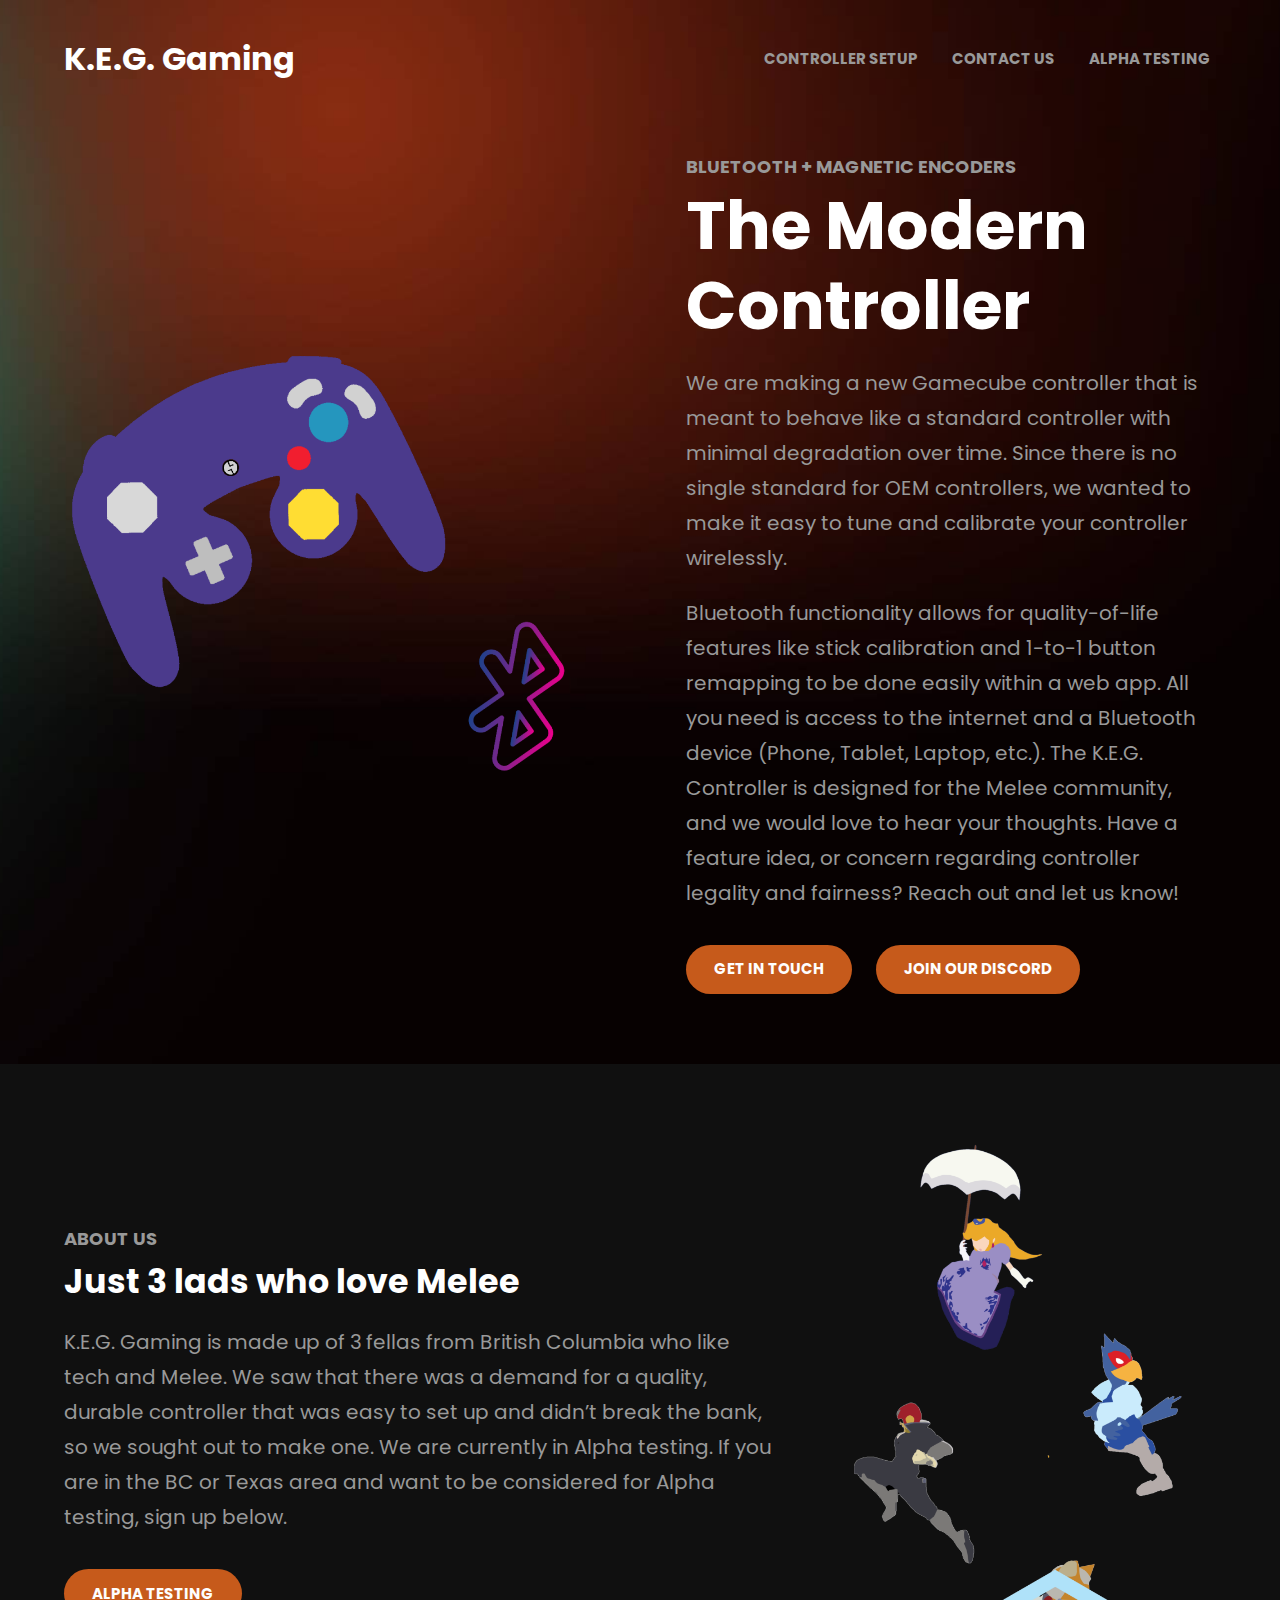
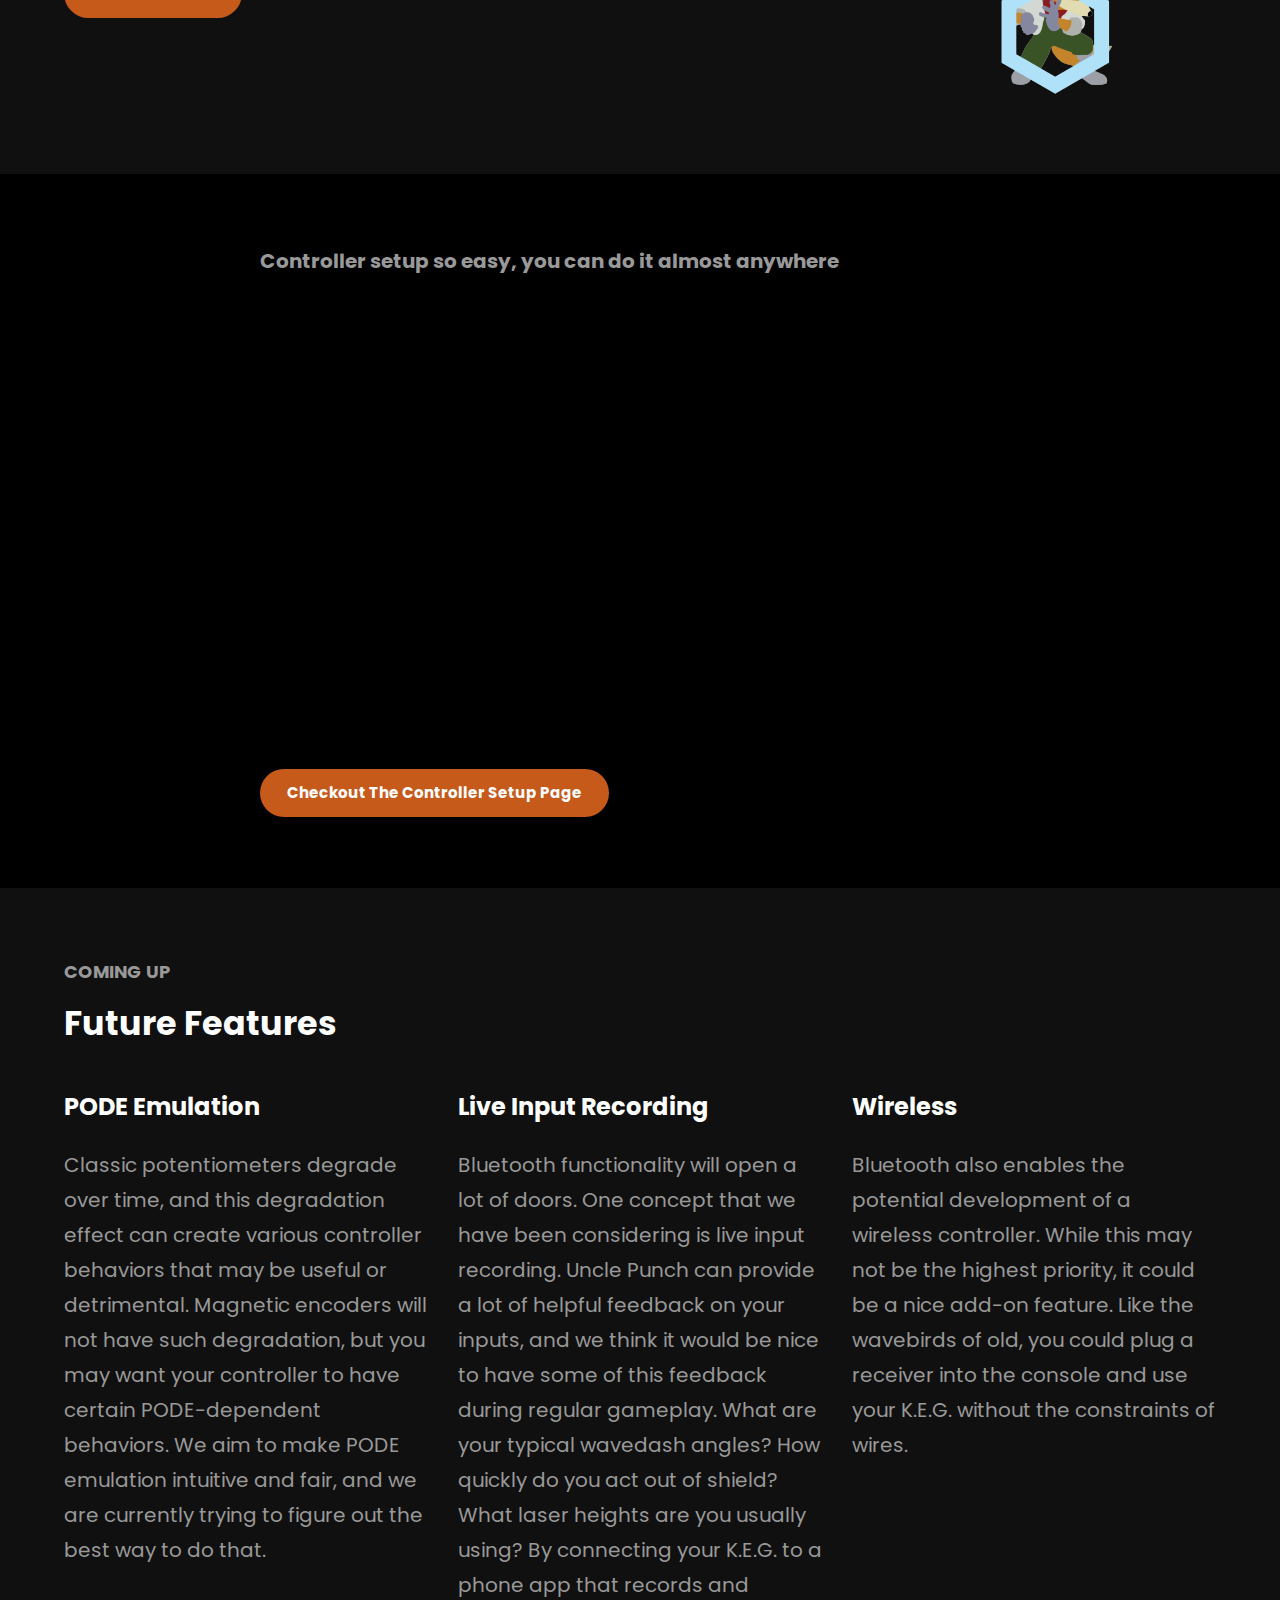
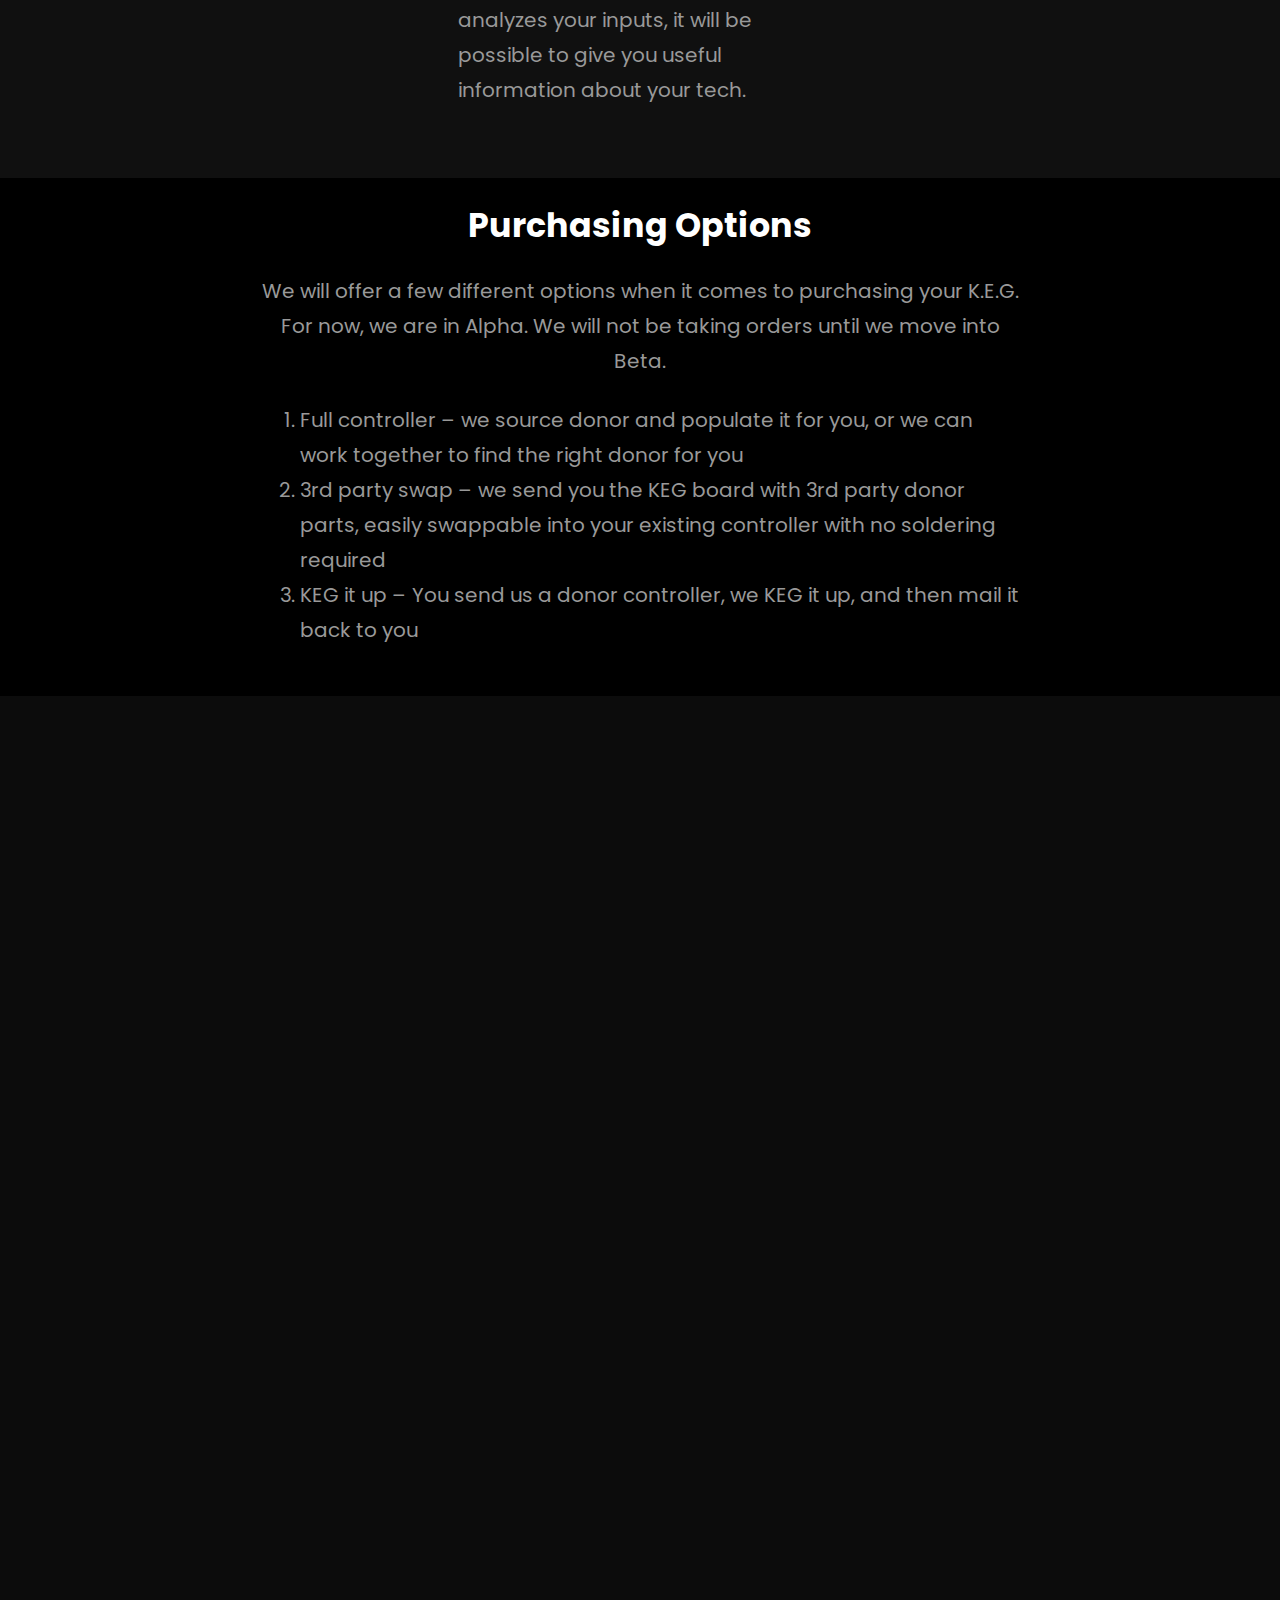
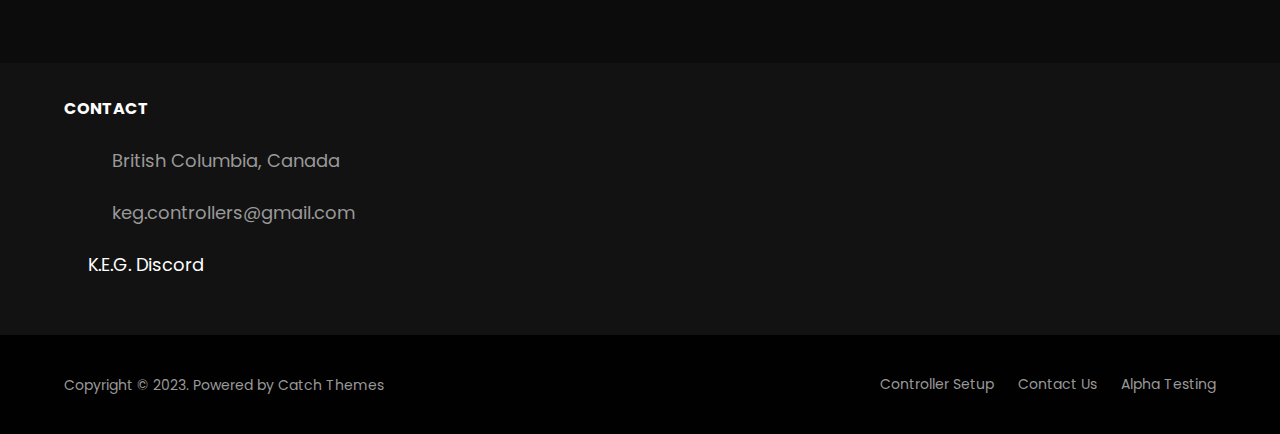
==== commit f5b1bfc8: "Better merge" ====
--- a/index.html
+++ b/index.html
@@ -11,6 +11,7 @@
 		href="https://keg-gaming.github.io/feed/">
 	<link rel="alternate" type="application/rss+xml" title="K.E.G. Gaming &raquo; Comments Feed"
 		href="https://keg-gaming.github.io/comments/feed/">
+
 	<style id="wp-block-site-logo-inline-css">
 		.wp-block-site-logo {
 			box-sizing: border-box;
@@ -451,6 +452,102 @@
 			padding: 1.25em 2.375em;
 			margin-top: 0;
 			margin-bottom: 0
+		}
+	</style>
+	<style id="wp-block-embed-inline-css">
+		.wp-block-embed.alignleft,
+		.wp-block-embed.alignright,
+		.wp-block[data-align=left]>[data-type="core/embed"],
+		.wp-block[data-align=right]>[data-type="core/embed"] {
+			max-width: 360px;
+			width: 100%
+		}
+
+		.wp-block-embed.alignleft .wp-block-embed__wrapper,
+		.wp-block-embed.alignright .wp-block-embed__wrapper,
+		.wp-block[data-align=left]>[data-type="core/embed"] .wp-block-embed__wrapper,
+		.wp-block[data-align=right]>[data-type="core/embed"] .wp-block-embed__wrapper {
+			min-width: 280px
+		}
+
+		.wp-block-cover .wp-block-embed {
+			min-width: 320px;
+			min-height: 240px
+		}
+
+		.wp-block-embed {
+			overflow-wrap: break-word
+		}
+
+		.wp-block-embed figcaption {
+			margin-top: .5em;
+			margin-bottom: 1em
+		}
+
+		.wp-block-embed iframe {
+			max-width: 100%
+		}
+
+		.wp-block-embed__wrapper {
+			position: relative
+		}
+
+		.wp-embed-responsive .wp-has-aspect-ratio .wp-block-embed__wrapper:before {
+			content: "";
+			display: block;
+			padding-top: 50%
+		}
+
+		.wp-embed-responsive .wp-has-aspect-ratio iframe {
+			position: absolute;
+			top: 0;
+			right: 0;
+			bottom: 0;
+			left: 0;
+			height: 100%;
+			width: 100%
+		}
+
+		.wp-embed-responsive .wp-embed-aspect-21-9 .wp-block-embed__wrapper:before {
+			padding-top: 42.85%
+		}
+
+		.wp-embed-responsive .wp-embed-aspect-18-9 .wp-block-embed__wrapper:before {
+			padding-top: 50%
+		}
+
+		.wp-embed-responsive .wp-embed-aspect-16-9 .wp-block-embed__wrapper:before {
+			padding-top: 56.25%
+		}
+
+		.wp-embed-responsive .wp-embed-aspect-4-3 .wp-block-embed__wrapper:before {
+			padding-top: 75%
+		}
+
+		.wp-embed-responsive .wp-embed-aspect-1-1 .wp-block-embed__wrapper:before {
+			padding-top: 100%
+		}
+
+		.wp-embed-responsive .wp-embed-aspect-9-16 .wp-block-embed__wrapper:before {
+			padding-top: 177.77%
+		}
+
+		.wp-embed-responsive .wp-embed-aspect-1-2 .wp-block-embed__wrapper:before {
+			padding-top: 200%
+		}
+
+		.wp-block-embed figcaption {
+			color: #555;
+			font-size: 13px;
+			text-align: center
+		}
+
+		.is-dark-theme .wp-block-embed figcaption {
+			color: hsla(0, 0%, 100%, .65)
+		}
+
+		.wp-block-embed {
+			margin: 0 0 1em
 		}
 	</style>
 	<style id="wp-block-columns-inline-css">
@@ -1726,17 +1823,17 @@
 		}
 
 		.wp-block-navigation.wp-container-4,
-		.wp-block-navigation.wp-container-40 {
+		.wp-block-navigation.wp-container-41 {
 			justify-content: flex-end;
 		}
 
 		.wp-block-group.wp-container-5,
-		.wp-block-group.wp-container-41 {
+		.wp-block-group.wp-container-42 {
 			justify-content: space-between;
 		}
 
 		.wp-block-columns.wp-container-21,
-		.wp-block-columns.wp-container-35 {
+		.wp-block-columns.wp-container-36 {
 			flex-wrap: nowrap;
 		}
 	</style>
@@ -2184,6 +2281,11 @@
 								<div class="is-layout-flex wp-block-buttons" style="margin-top:14px">
 									<div class="wp-block-button"><a class="wp-block-button__link wp-element-button"
 											href="https://keg-gaming.github.io/contact-us/">Get in touch</a></div>
+
+
+
+									<div class="wp-block-button"><a class="wp-block-button__link wp-element-button"
+											href="https://discord.gg/vufCznzU">Join our discord</a></div>
 								</div>
 							</div>
 						</div>
@@ -2230,18 +2332,25 @@
 
 
 			<div class="is-layout-constrained wp-block-group alignfull wp-block-section wp-bloock-music-podcast">
-				<p><strong>SETUP SO EASY, YOU CAN DO IT IN A BEST BUY</strong></p>
-
-
-
-				<p>Watch us run around our local Best Buy and use a variety of their display items to calibrate analog
-					inputs and remap buttons. Coming soon. See the setup page below for a preview.</p>
+				<p><strong>Controller setup so easy, you can do it almost anywhere</strong></p>
+
+
+
+				<figure
+					class="wp-block-embed is-type-video is-provider-youtube wp-block-embed-youtube wp-embed-aspect-16-9 wp-has-aspect-ratio">
+					<div class="wp-block-embed__wrapper">
+						<iframe loading="lazy" title="Introducing the KEG Controller" width="500" height="281"
+							src="https://www.youtube.com/embed/HvOZPKX7Ttg?feature=oembed" frameborder="0"
+							allow="accelerometer; autoplay; clipboard-write; encrypted-media; gyroscope; picture-in-picture; web-share"
+							allowfullscreen></iframe>
+					</div>
+				</figure>
 
 
 
 				<div class="is-layout-flex wp-block-buttons">
-					<div class="wp-block-button"><a class="wp-block-button__link wp-element-button"><strong>Controller
-								Setup</strong></a></div>
+					<div class="wp-block-button"><a class="wp-block-button__link wp-element-button"><strong>Checkout the
+								Controller Setup Page</strong></a></div>
 				</div>
 			</div>
 
@@ -2360,7 +2469,9 @@
 					data-object-fit="cover"
 					srcset="https://keg-gaming.github.io/wp-content/uploads/2023/02/328085718_741915760780096_2311442845904507387_n-1-scaled.jpg 2560w, https://keg-gaming.github.io/wp-content/uploads/2023/02/328085718_741915760780096_2311442845904507387_n-1-300x225.jpg 300w, https://keg-gaming.github.io/wp-content/uploads/2023/02/328085718_741915760780096_2311442845904507387_n-1-1024x768.jpg 1024w, https://keg-gaming.github.io/wp-content/uploads/2023/02/328085718_741915760780096_2311442845904507387_n-1-768x576.jpg 768w, https://keg-gaming.github.io/wp-content/uploads/2023/02/328085718_741915760780096_2311442845904507387_n-1-1536x1152.jpg 1536w, https://keg-gaming.github.io/wp-content/uploads/2023/02/328085718_741915760780096_2311442845904507387_n-1-2048x1536.jpg 2048w"
 					sizes="(max-width: 2560px) 100vw, 2560px">
-				<div class="wp-block-cover__inner-container"></div>
+				<div class="wp-block-cover__inner-container">
+					<p class="has-text-align-center has-large-font-size"></p>
+				</div>
 			</div>
 		</main>
 
@@ -2370,7 +2481,7 @@
 				<div class="is-layout-constrained wp-block-group alignfull wp-block-footer wp-block-widget-area">
 					<div class="is-layout-flow wp-block-group alignwide">
 						<div
-							class="is-layout-flex wp-container-35 wp-block-columns wp-block-footer-widget-area-columns">
+							class="is-layout-flex wp-container-36 wp-block-columns wp-block-footer-widget-area-columns">
 							<div class="is-layout-flow wp-block-column wp-block-widget">
 								<div class="is-layout-flow wp-block-group">
 									<h2 id="contact"
@@ -2380,25 +2491,42 @@
 
 
 									<div class="is-layout-flex wp-block-group">
-										<figure class="wp-block-image size-full"><img decoding="async"
+										<figure class="wp-block-image size-full is-resized"><img decoding="async"
+												loading="lazy"
 												src="https://keg-gaming.github.io/wp-content/themes/pentatonic/assets/images/icon-location.png"
-												alt=""></figure>
-
-
-
-										<p><a href="#">British Columbia, Canada</a></p>
+												alt="" width="24" height="24"></figure>
+
+
+
+										<p>British Columbia, Canada</p>
 									</div>
 
 
 
 									<div class="is-layout-flex wp-block-group">
-										<figure class="wp-block-image size-full"><img decoding="async"
+										<figure class="wp-block-image size-full is-resized"><img decoding="async"
+												loading="lazy"
 												src="https://keg-gaming.github.io/wp-content/themes/pentatonic/assets/images/icon-envelope.png"
-												alt=""></figure>
-
-
-
-										<p><a href="#">keg.controllers@gmail.com</a></p>
+												alt="" width="24" height="24"></figure>
+
+
+
+										<p>keg.controllers@gmail.com</p>
+									</div>
+
+
+
+									<div class="is-layout-flex wp-block-group">
+										<figure class="wp-block-image size-full is-resized"><img decoding="async"
+												loading="lazy"
+												src="https://keg-gaming.github.io/wp-content/uploads/2023/03/636e0a6a49cf127bf92de1e2_icon_clyde_blurple_RGB-1.png"
+												alt="" class="wp-image-77" width="-1168" height="-886"
+												srcset="https://keg-gaming.github.io/wp-content/uploads/2023/03/636e0a6a49cf127bf92de1e2_icon_clyde_blurple_RGB-1.png 619w, https://keg-gaming.github.io/wp-content/uploads/2023/03/636e0a6a49cf127bf92de1e2_icon_clyde_blurple_RGB-1-300x228.png 300w"
+												sizes="(max-width: 619px) 100vw, 619px"></figure>
+
+
+
+										<p><a href="https://discord.gg/vufCznzU">K.E.G. Discord</a></p>
 									</div>
 
 
@@ -2420,21 +2548,21 @@
 			<div class="is-layout-constrained wp-block-group alignfull footer-dark">
 				<div class="is-layout-constrained wp-block-group alignfull wp-block-footer wp-block-site-generator">
 					<div
-						class="is-content-justification-space-between is-layout-flex wp-container-41 wp-block-group alignwide wp-block-site-info">
+						class="is-content-justification-space-between is-layout-flex wp-container-42 wp-block-group alignwide wp-block-site-info">
 						<p> Copyright © 2023. Powered by <a href="https://catchthemes.com/" rel="nofollow">Catch
 								Themes</a></p>
 
 
-						<nav class="is-content-justification-right is-layout-flex wp-container-40 is-responsive items-justified-right wp-block-navigation"
+						<nav class="is-content-justification-right is-layout-flex wp-container-41 is-responsive items-justified-right wp-block-navigation"
 							aria-label="Header navigation 2"><button aria-haspopup="true" aria-label="Open menu"
 								class="wp-block-navigation__responsive-container-open "
-								data-micromodal-trigger="modal-39"><svg width="24" height="24"
+								data-micromodal-trigger="modal-40"><svg width="24" height="24"
 									xmlns="http://www.w3.org/2000/svg" viewbox="0 0 24 24" aria-hidden="true"
 									focusable="false">
 									<rect x="4" y="7.5" width="16" height="1.5"></rect>
 									<rect x="4" y="15" width="16" height="1.5"></rect>
 								</svg></button>
-							<div class="wp-block-navigation__responsive-container  " id="modal-39">
+							<div class="wp-block-navigation__responsive-container  " id="modal-40">
 								<div class="wp-block-navigation__responsive-close" tabindex="-1" data-micromodal-close>
 									<div class="wp-block-navigation__responsive-dialog" aria-label="Menu">
 										<button aria-label="Close menu" data-micromodal-close
@@ -2446,7 +2574,7 @@
 												</path>
 											</svg></button>
 										<div class="wp-block-navigation__responsive-container-content"
-											id="modal-39-content">
+											id="modal-40-content">
 											<ul class="wp-block-navigation__container">
 												<li class=" wp-block-navigation-item wp-block-navigation-link"><a
 														class="wp-block-navigation-item__content"
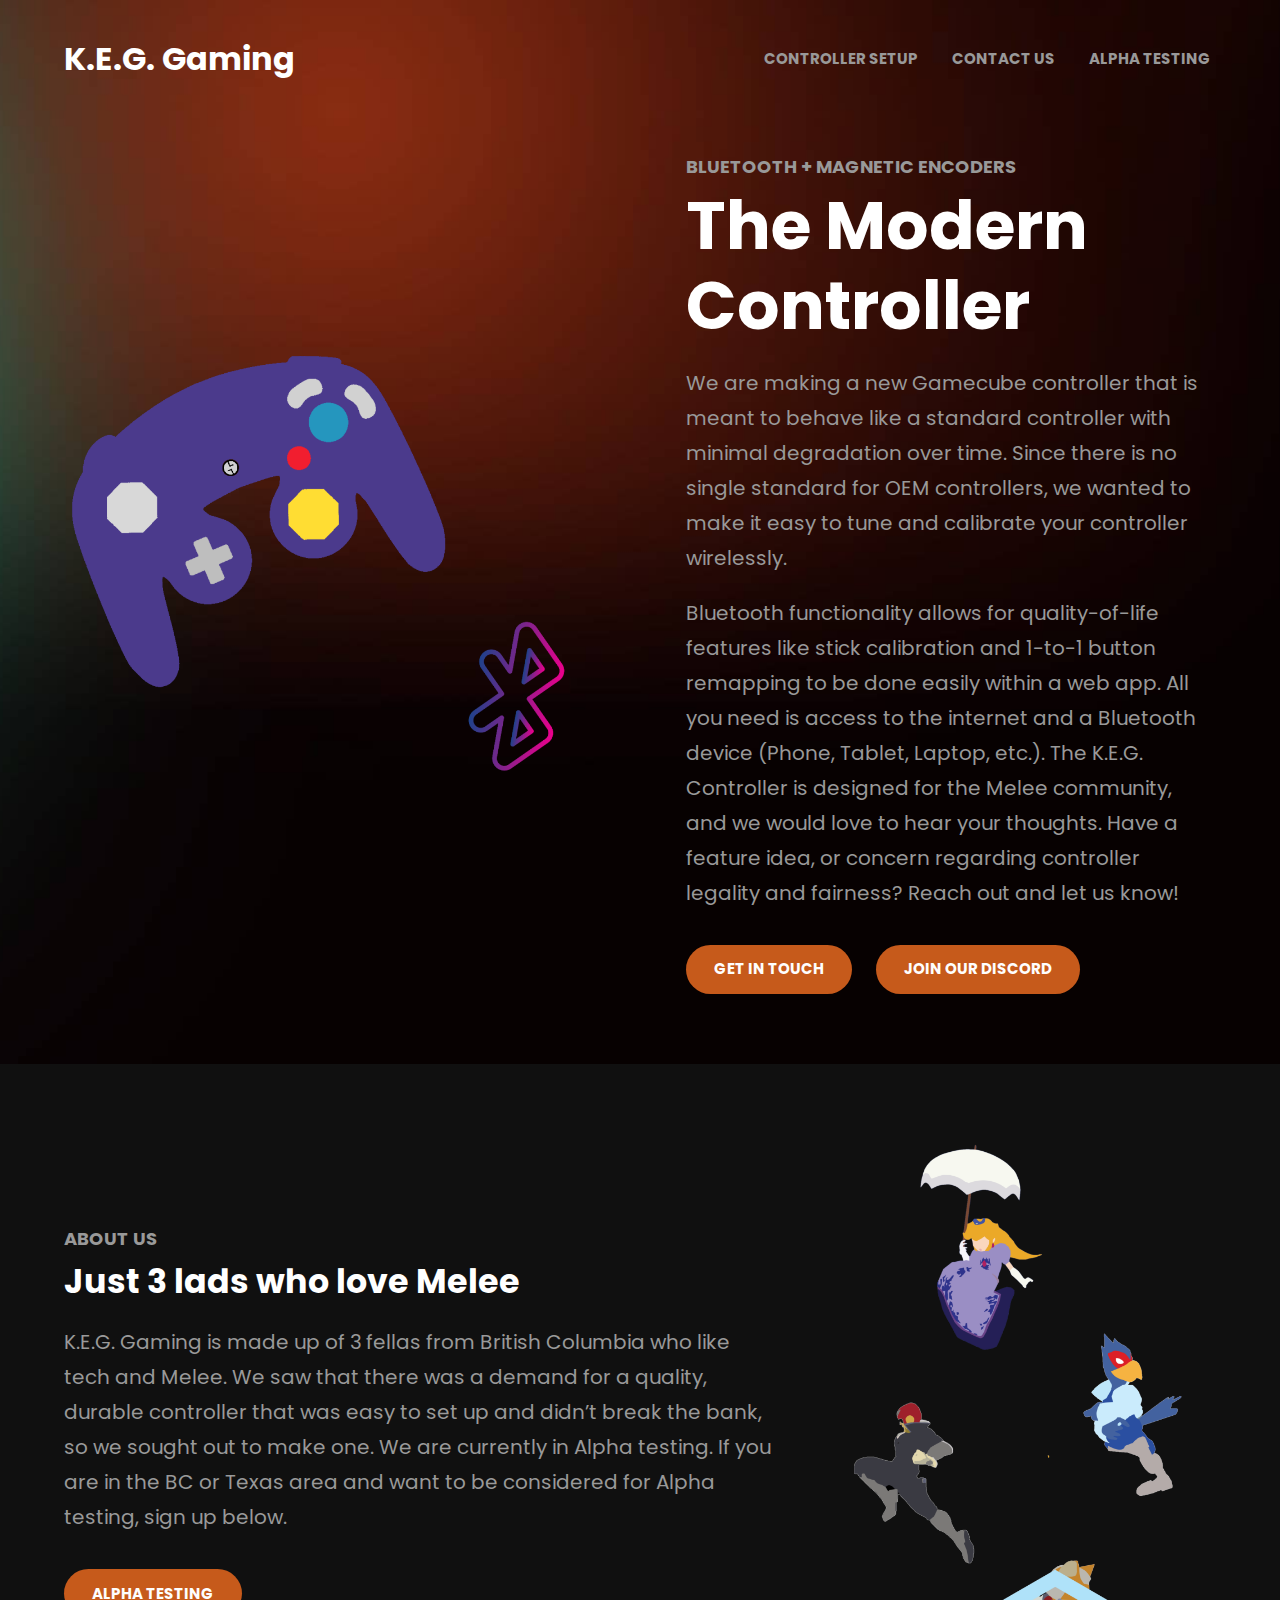
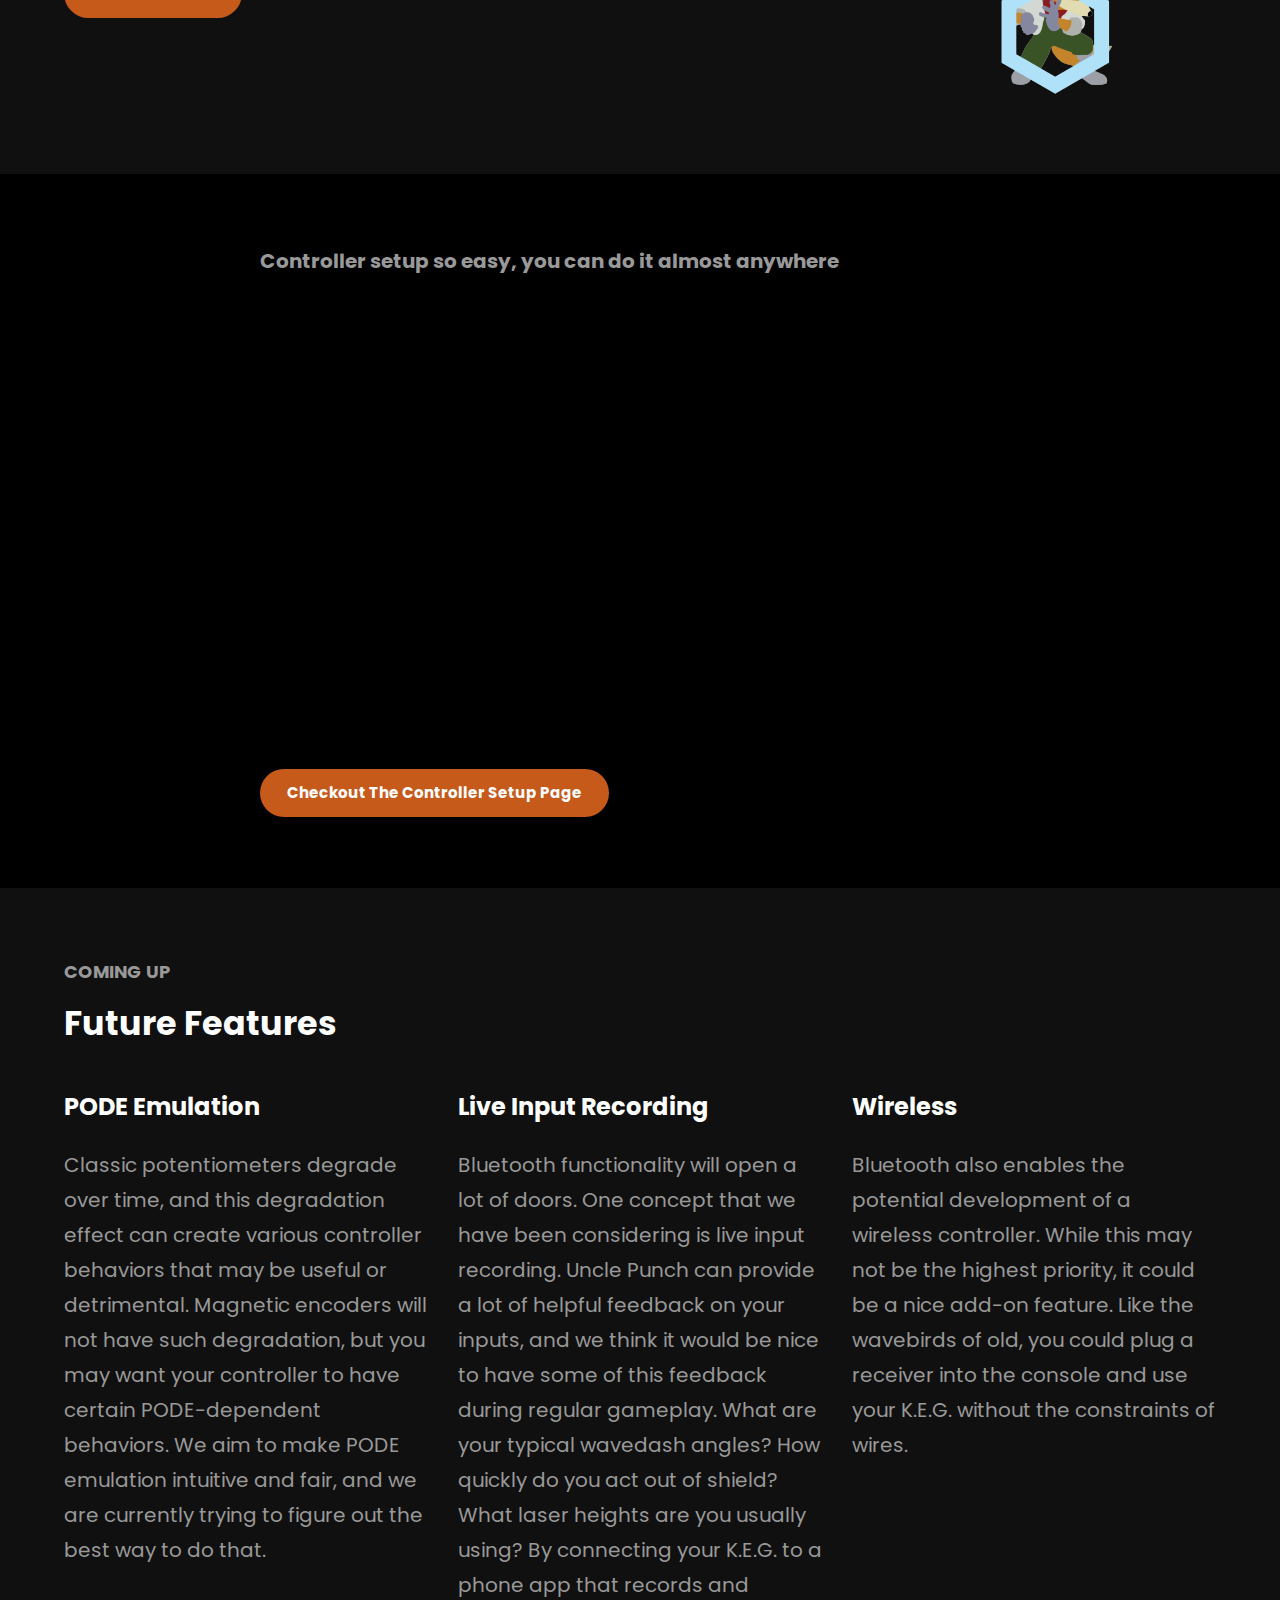
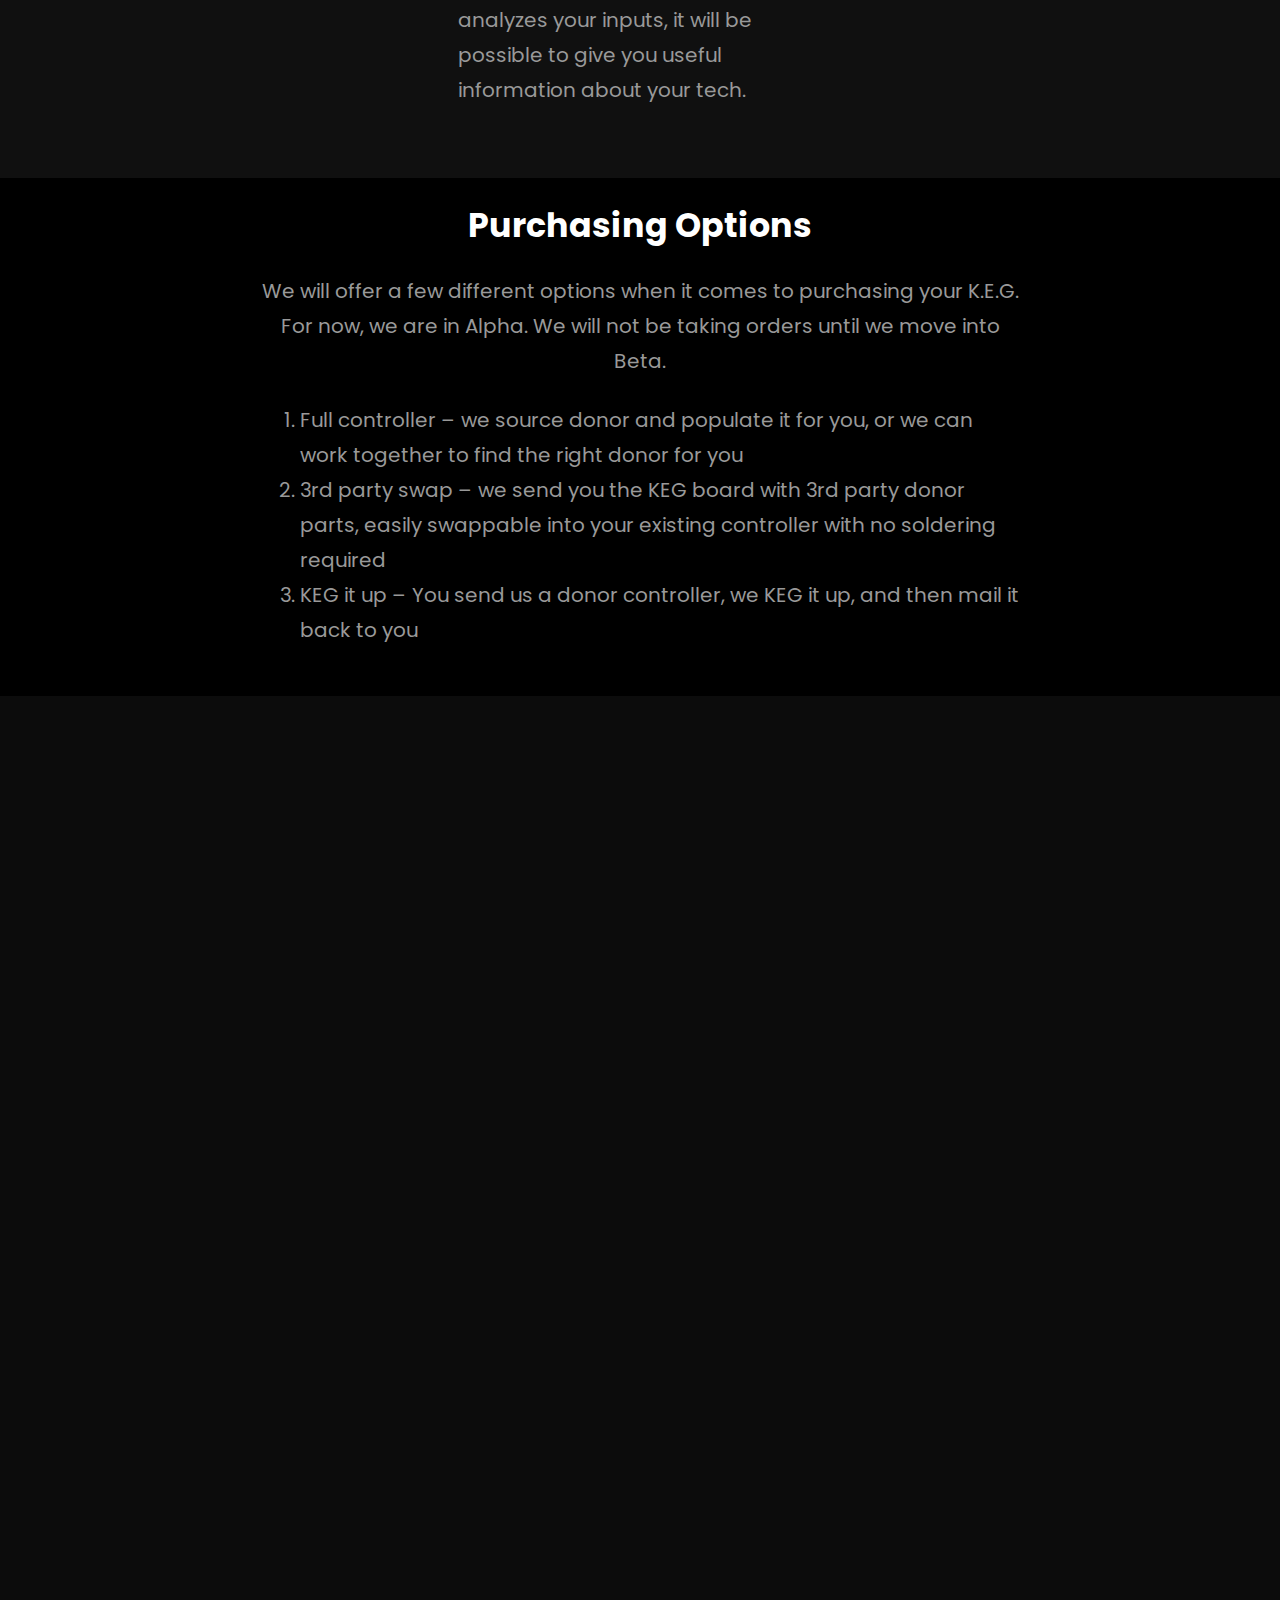
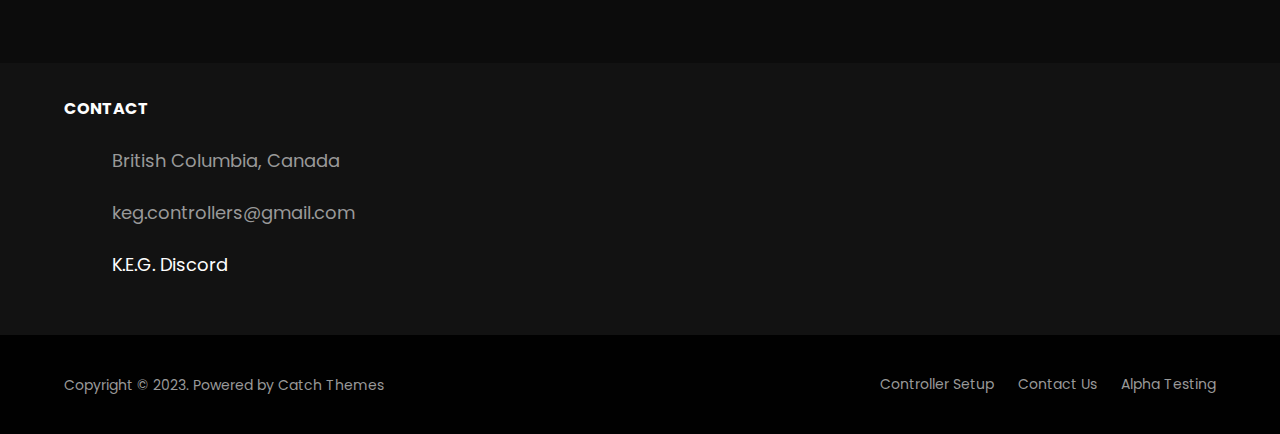
==== commit e99a7552: "oops, made discord icon slightly smaller" ====
--- a/index.html
+++ b/index.html
@@ -2520,7 +2520,7 @@
 										<figure class="wp-block-image size-full is-resized"><img decoding="async"
 												loading="lazy"
 												src="https://keg-gaming.github.io/wp-content/uploads/2023/03/636e0a6a49cf127bf92de1e2_icon_clyde_blurple_RGB-1.png"
-												alt="" class="wp-image-77" width="-1168" height="-886"
+												alt="" class="wp-image-77" width="24" height="24"
 												srcset="https://keg-gaming.github.io/wp-content/uploads/2023/03/636e0a6a49cf127bf92de1e2_icon_clyde_blurple_RGB-1.png 619w, https://keg-gaming.github.io/wp-content/uploads/2023/03/636e0a6a49cf127bf92de1e2_icon_clyde_blurple_RGB-1-300x228.png 300w"
 												sizes="(max-width: 619px) 100vw, 619px"></figure>
 
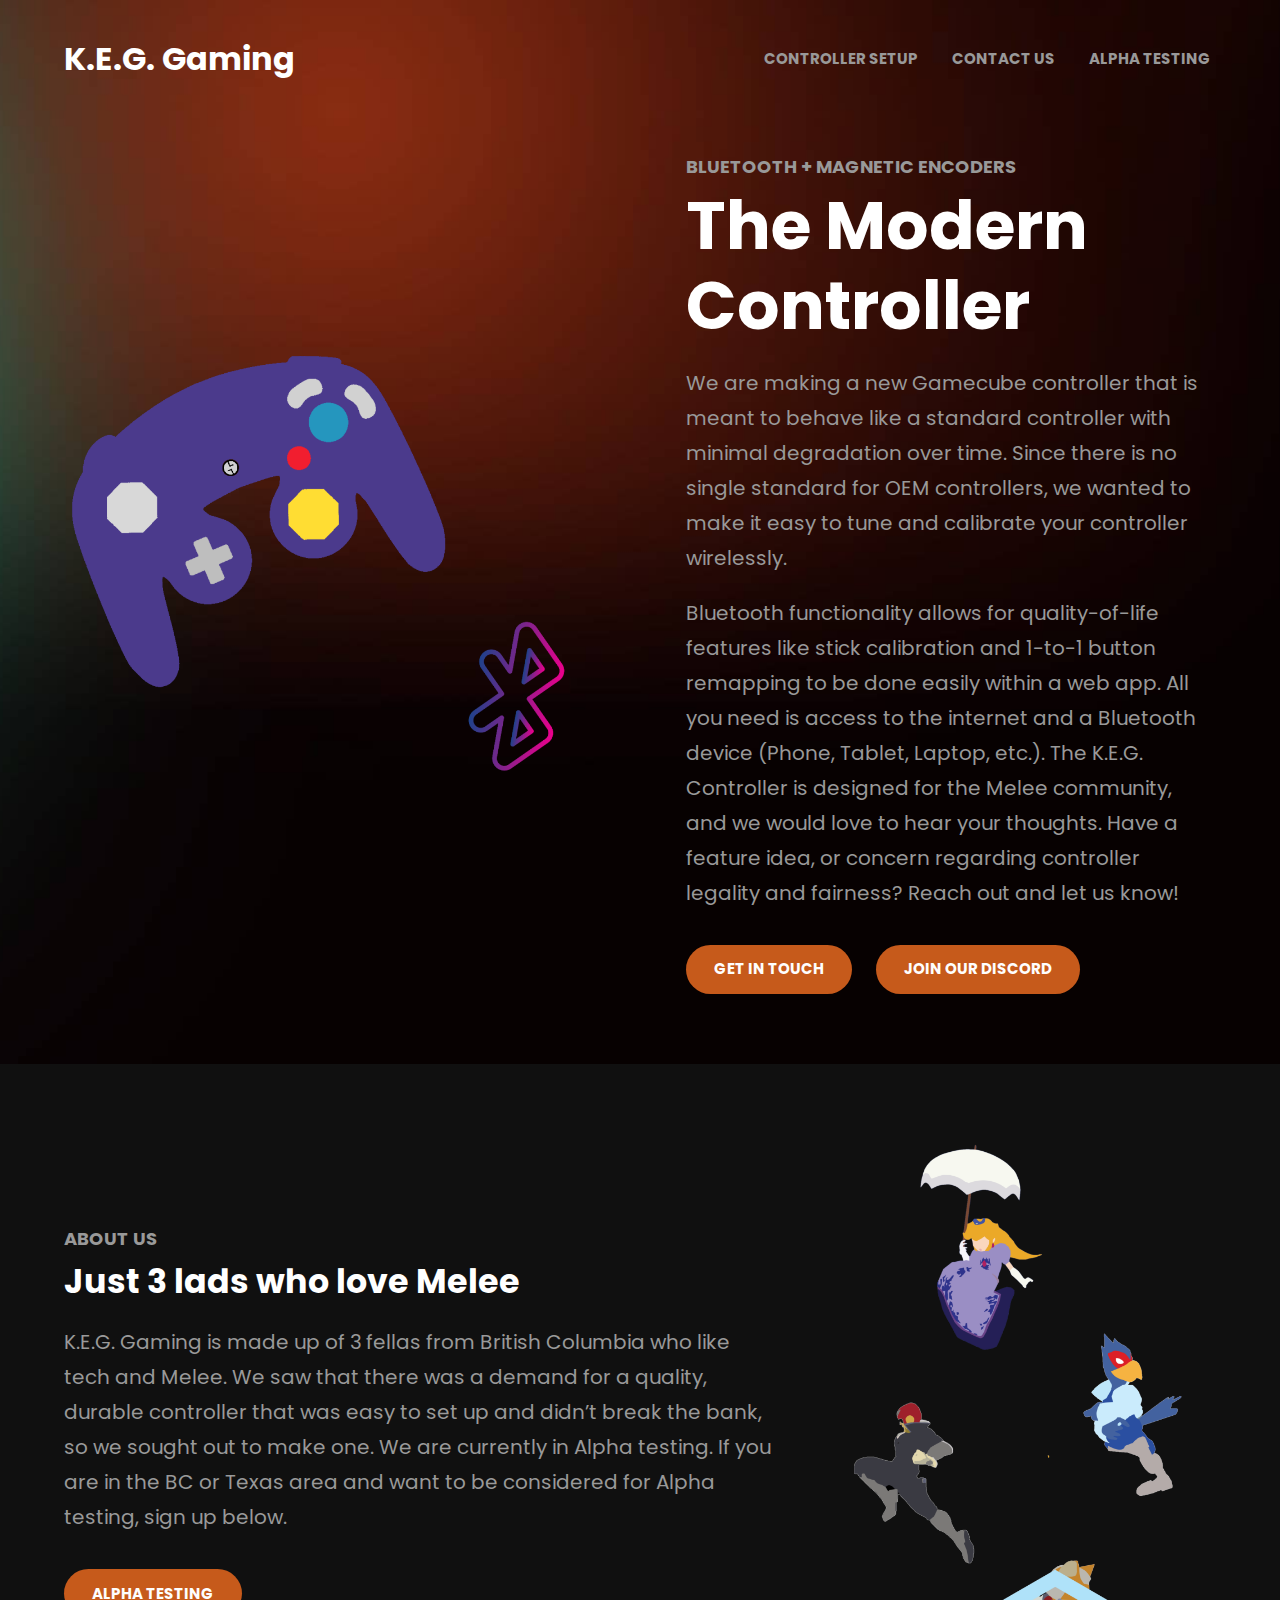
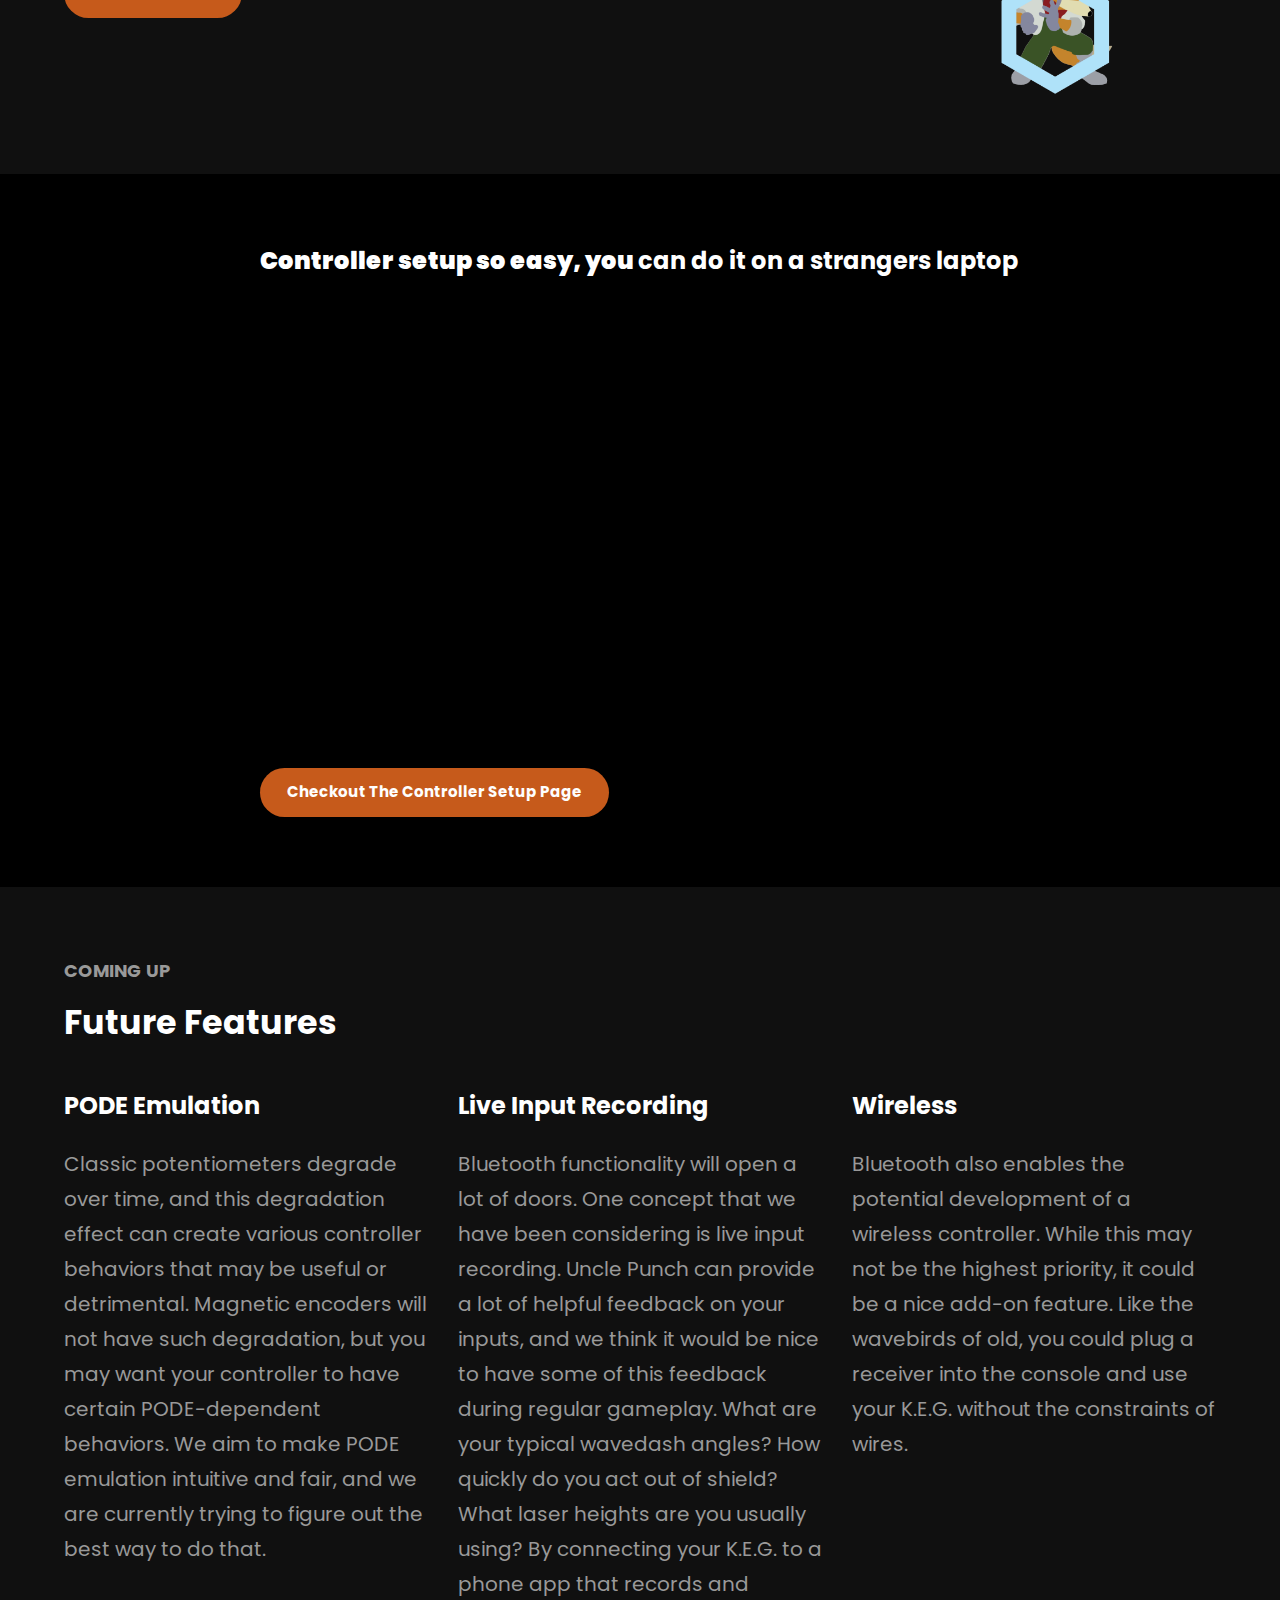
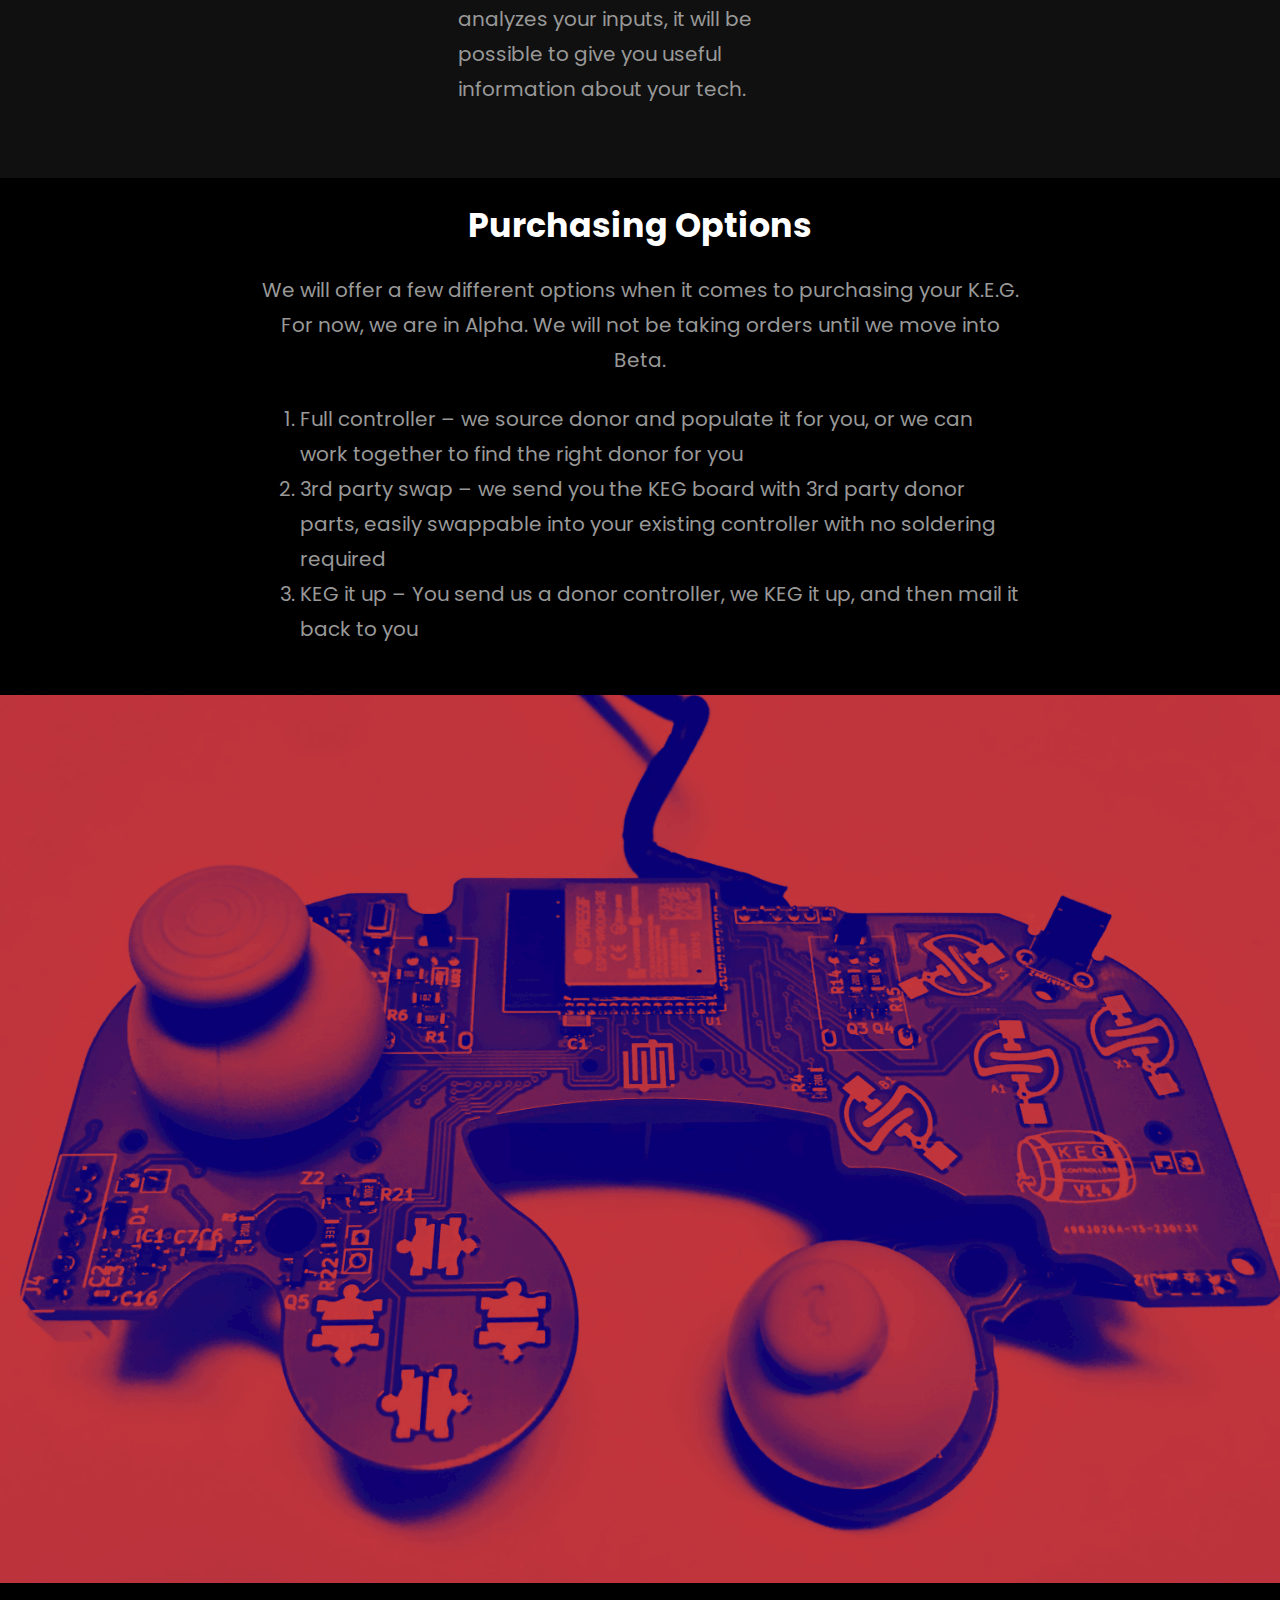
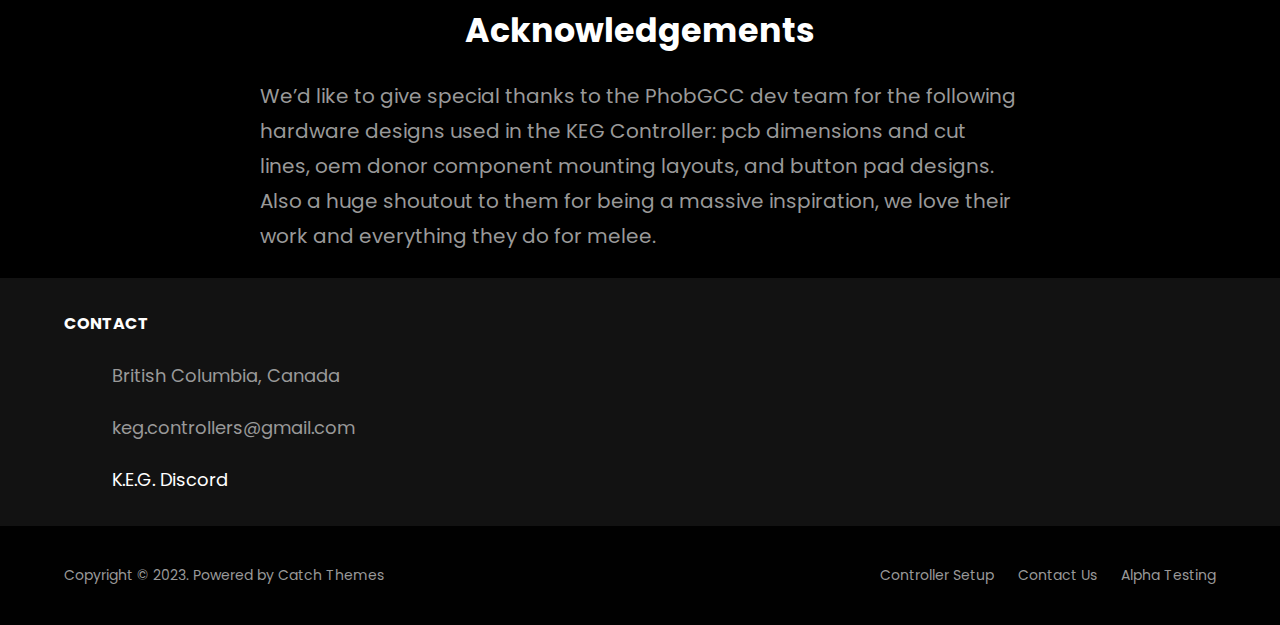
==== commit 961a6426: "Phob acknowledgement" ====
--- a/index.html
+++ b/index.html
@@ -11,7 +11,7 @@
 		href="https://keg-gaming.github.io/feed/">
 	<link rel="alternate" type="application/rss+xml" title="K.E.G. Gaming &raquo; Comments Feed"
 		href="https://keg-gaming.github.io/comments/feed/">
-
+	
 	<style id="wp-block-site-logo-inline-css">
 		.wp-block-site-logo {
 			box-sizing: border-box;
@@ -1823,17 +1823,17 @@
 		}
 
 		.wp-block-navigation.wp-container-4,
-		.wp-block-navigation.wp-container-41 {
+		.wp-block-navigation.wp-container-40 {
 			justify-content: flex-end;
 		}
 
 		.wp-block-group.wp-container-5,
-		.wp-block-group.wp-container-42 {
+		.wp-block-group.wp-container-41 {
 			justify-content: space-between;
 		}
 
 		.wp-block-columns.wp-container-21,
-		.wp-block-columns.wp-container-36 {
+		.wp-block-columns.wp-container-35 {
 			flex-wrap: nowrap;
 		}
 	</style>
@@ -2332,7 +2332,9 @@
 
 
 			<div class="is-layout-constrained wp-block-group alignfull wp-block-section wp-bloock-music-podcast">
-				<p><strong>Controller setup so easy, you can do it almost anywhere</strong></p>
+				<h2 class="has-content-heading-font-size">
+					<strong>Controller setup so easy, you </strong>can do it on a strangers laptop
+				</h2>
 
 
 
@@ -2460,7 +2462,7 @@
 
 
 			<div class="wp-duotone-000097-ff4747-27 wp-block-cover alignfull is-light wp-block-section"
-				style="min-height:967px">
+				style="min-height:888px">
 				<span aria-hidden="true"
 					class="wp-block-cover__background has-background-dim-20 has-background-dim"></span><img
 					decoding="async" loading="lazy" width="2560" height="1920"
@@ -2469,10 +2471,23 @@
 					data-object-fit="cover"
 					srcset="https://keg-gaming.github.io/wp-content/uploads/2023/02/328085718_741915760780096_2311442845904507387_n-1-scaled.jpg 2560w, https://keg-gaming.github.io/wp-content/uploads/2023/02/328085718_741915760780096_2311442845904507387_n-1-300x225.jpg 300w, https://keg-gaming.github.io/wp-content/uploads/2023/02/328085718_741915760780096_2311442845904507387_n-1-1024x768.jpg 1024w, https://keg-gaming.github.io/wp-content/uploads/2023/02/328085718_741915760780096_2311442845904507387_n-1-768x576.jpg 768w, https://keg-gaming.github.io/wp-content/uploads/2023/02/328085718_741915760780096_2311442845904507387_n-1-1536x1152.jpg 1536w, https://keg-gaming.github.io/wp-content/uploads/2023/02/328085718_741915760780096_2311442845904507387_n-1-2048x1536.jpg 2048w"
 					sizes="(max-width: 2560px) 100vw, 2560px">
-				<div class="wp-block-cover__inner-container">
-					<p class="has-text-align-center has-large-font-size"></p>
-				</div>
+				<div class="wp-block-cover__inner-container"></div>
 			</div>
+
+
+
+			<h2 class="has-text-align-center">Acknowledgements</h2>
+
+
+
+			<p>We&#8217;d like to give special thanks to the PhobGCC dev team for the following hardware designs used in
+				the KEG Controller: pcb dimensions and cut lines, oem donor component mounting layouts, and button pad
+				designs. Also a huge shoutout to them for being a massive inspiration, we love their work and everything
+				they do for melee.</p>
+
+
+
+			<p></p>
 		</main>
 
 
@@ -2481,7 +2496,7 @@
 				<div class="is-layout-constrained wp-block-group alignfull wp-block-footer wp-block-widget-area">
 					<div class="is-layout-flow wp-block-group alignwide">
 						<div
-							class="is-layout-flex wp-container-36 wp-block-columns wp-block-footer-widget-area-columns">
+							class="is-layout-flex wp-container-35 wp-block-columns wp-block-footer-widget-area-columns">
 							<div class="is-layout-flow wp-block-column wp-block-widget">
 								<div class="is-layout-flow wp-block-group">
 									<h2 id="contact"
@@ -2519,19 +2534,15 @@
 									<div class="is-layout-flex wp-block-group">
 										<figure class="wp-block-image size-full is-resized"><img decoding="async"
 												loading="lazy"
-												src="https://keg-gaming.github.io/wp-content/uploads/2023/03/636e0a6a49cf127bf92de1e2_icon_clyde_blurple_RGB-1.png"
-												alt="" class="wp-image-77" width="24" height="24"
-												srcset="https://keg-gaming.github.io/wp-content/uploads/2023/03/636e0a6a49cf127bf92de1e2_icon_clyde_blurple_RGB-1.png 619w, https://keg-gaming.github.io/wp-content/uploads/2023/03/636e0a6a49cf127bf92de1e2_icon_clyde_blurple_RGB-1-300x228.png 300w"
+												src="https://keg-gaming.github.io/wp-content/uploads/2023/03/636e0a6a49cf127bf92de1e2_icon_clyde_blurple_RGB-2.png"
+												alt="" class="wp-image-82" width="24" height="24"
+												srcset="https://keg-gaming.github.io/wp-content/uploads/2023/03/636e0a6a49cf127bf92de1e2_icon_clyde_blurple_RGB-2.png 619w, https://keg-gaming.github.io/wp-content/uploads/2023/03/636e0a6a49cf127bf92de1e2_icon_clyde_blurple_RGB-2-300x228.png 300w"
 												sizes="(max-width: 619px) 100vw, 619px"></figure>
 
 
 
 										<p><a href="https://discord.gg/vufCznzU">K.E.G. Discord</a></p>
 									</div>
-
-
-
-									<div class="is-layout-flex wp-block-group"></div>
 								</div>
 							</div>
 
@@ -2548,21 +2559,21 @@
 			<div class="is-layout-constrained wp-block-group alignfull footer-dark">
 				<div class="is-layout-constrained wp-block-group alignfull wp-block-footer wp-block-site-generator">
 					<div
-						class="is-content-justification-space-between is-layout-flex wp-container-42 wp-block-group alignwide wp-block-site-info">
+						class="is-content-justification-space-between is-layout-flex wp-container-41 wp-block-group alignwide wp-block-site-info">
 						<p> Copyright © 2023. Powered by <a href="https://catchthemes.com/" rel="nofollow">Catch
 								Themes</a></p>
 
 
-						<nav class="is-content-justification-right is-layout-flex wp-container-41 is-responsive items-justified-right wp-block-navigation"
+						<nav class="is-content-justification-right is-layout-flex wp-container-40 is-responsive items-justified-right wp-block-navigation"
 							aria-label="Header navigation 2"><button aria-haspopup="true" aria-label="Open menu"
 								class="wp-block-navigation__responsive-container-open "
-								data-micromodal-trigger="modal-40"><svg width="24" height="24"
+								data-micromodal-trigger="modal-39"><svg width="24" height="24"
 									xmlns="http://www.w3.org/2000/svg" viewbox="0 0 24 24" aria-hidden="true"
 									focusable="false">
 									<rect x="4" y="7.5" width="16" height="1.5"></rect>
 									<rect x="4" y="15" width="16" height="1.5"></rect>
 								</svg></button>
-							<div class="wp-block-navigation__responsive-container  " id="modal-40">
+							<div class="wp-block-navigation__responsive-container  " id="modal-39">
 								<div class="wp-block-navigation__responsive-close" tabindex="-1" data-micromodal-close>
 									<div class="wp-block-navigation__responsive-dialog" aria-label="Menu">
 										<button aria-label="Close menu" data-micromodal-close
@@ -2574,7 +2585,7 @@
 												</path>
 											</svg></button>
 										<div class="wp-block-navigation__responsive-container-content"
-											id="modal-40-content">
+											id="modal-39-content">
 											<ul class="wp-block-navigation__container">
 												<li class=" wp-block-navigation-item wp-block-navigation-link"><a
 														class="wp-block-navigation-item__content"
